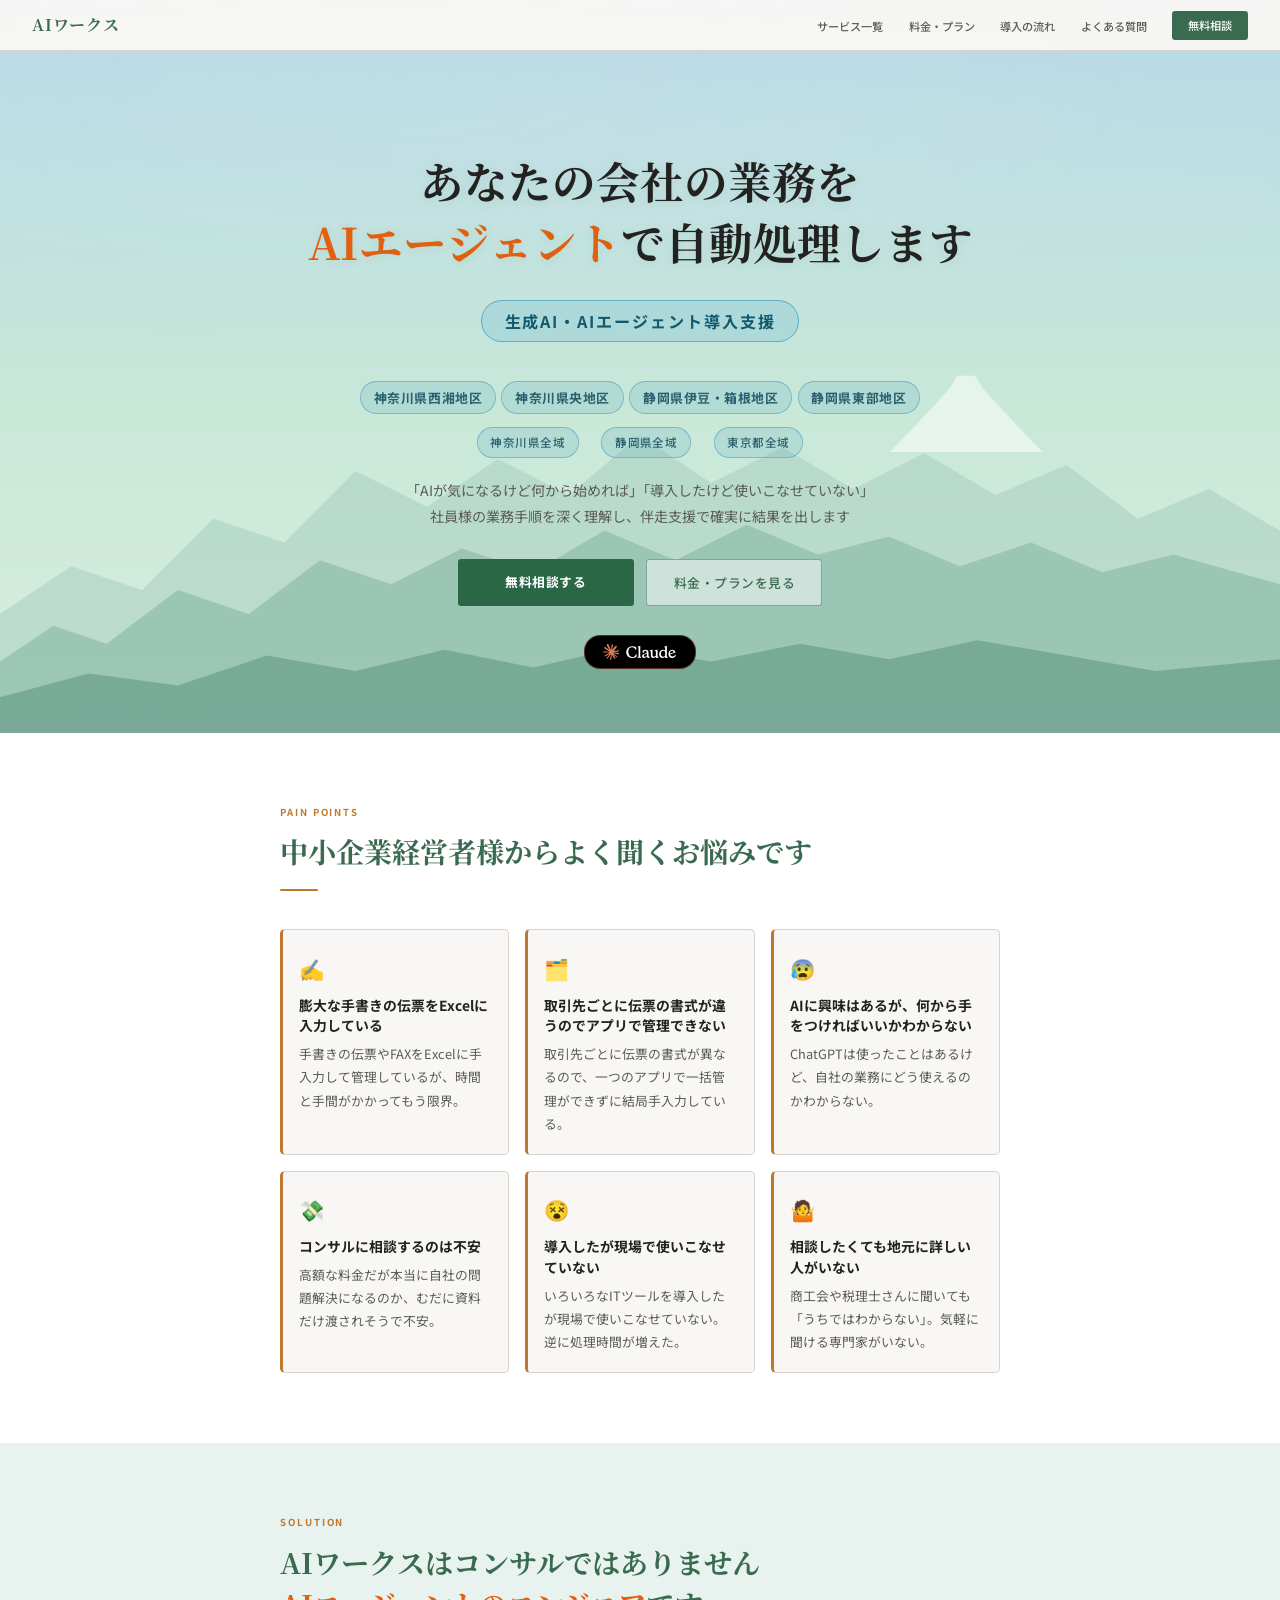
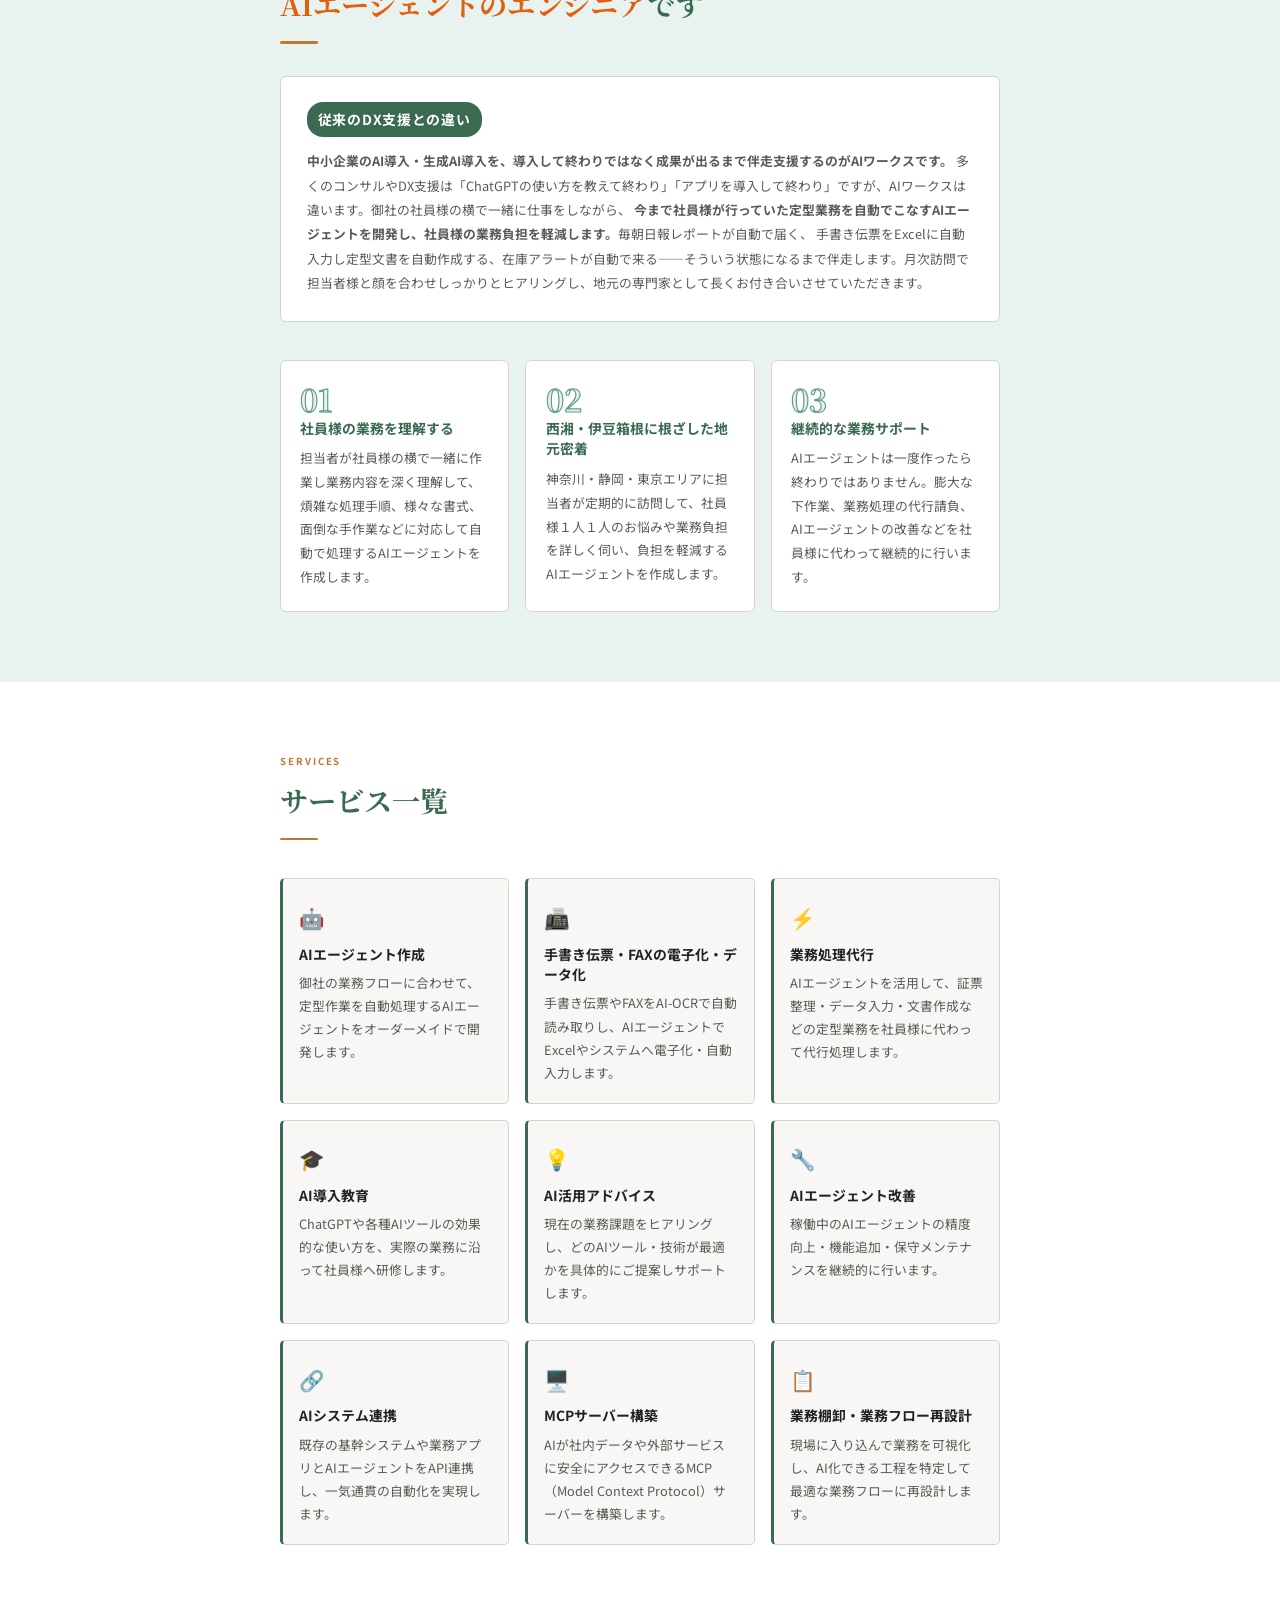
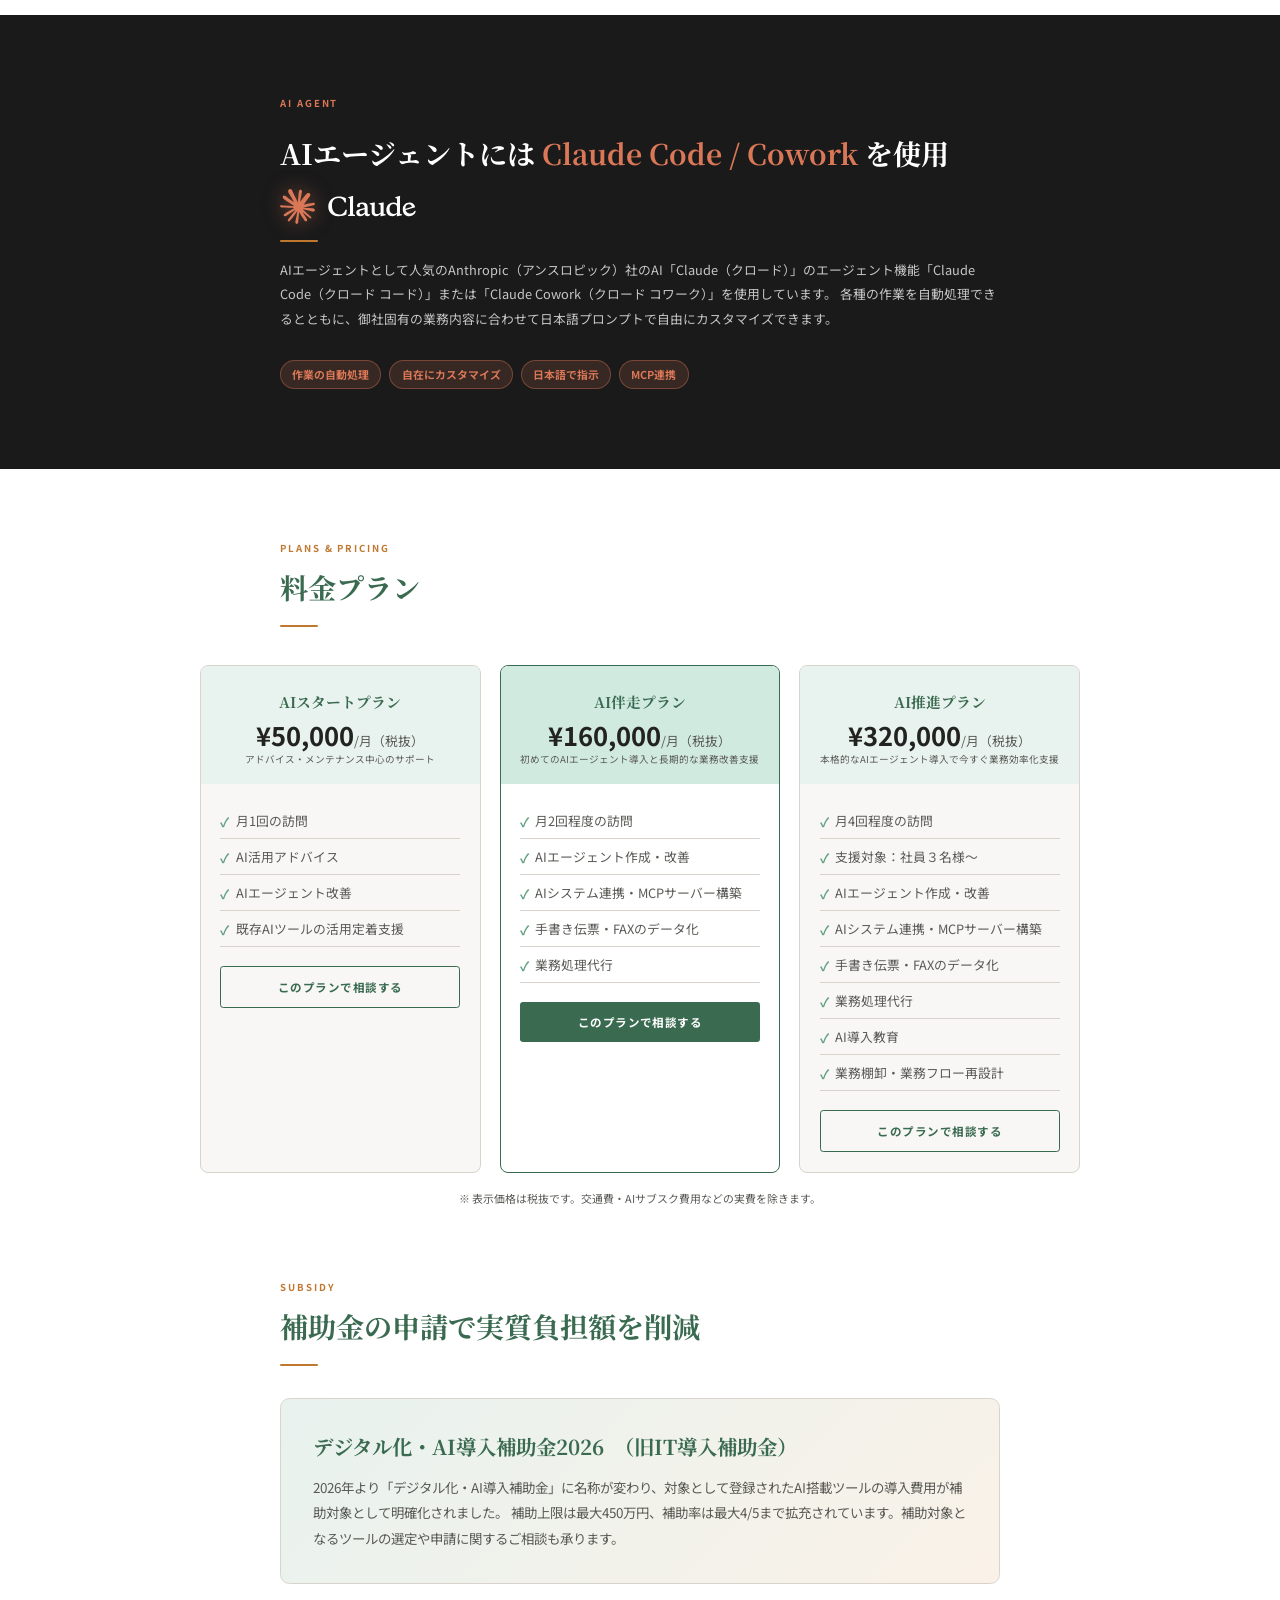
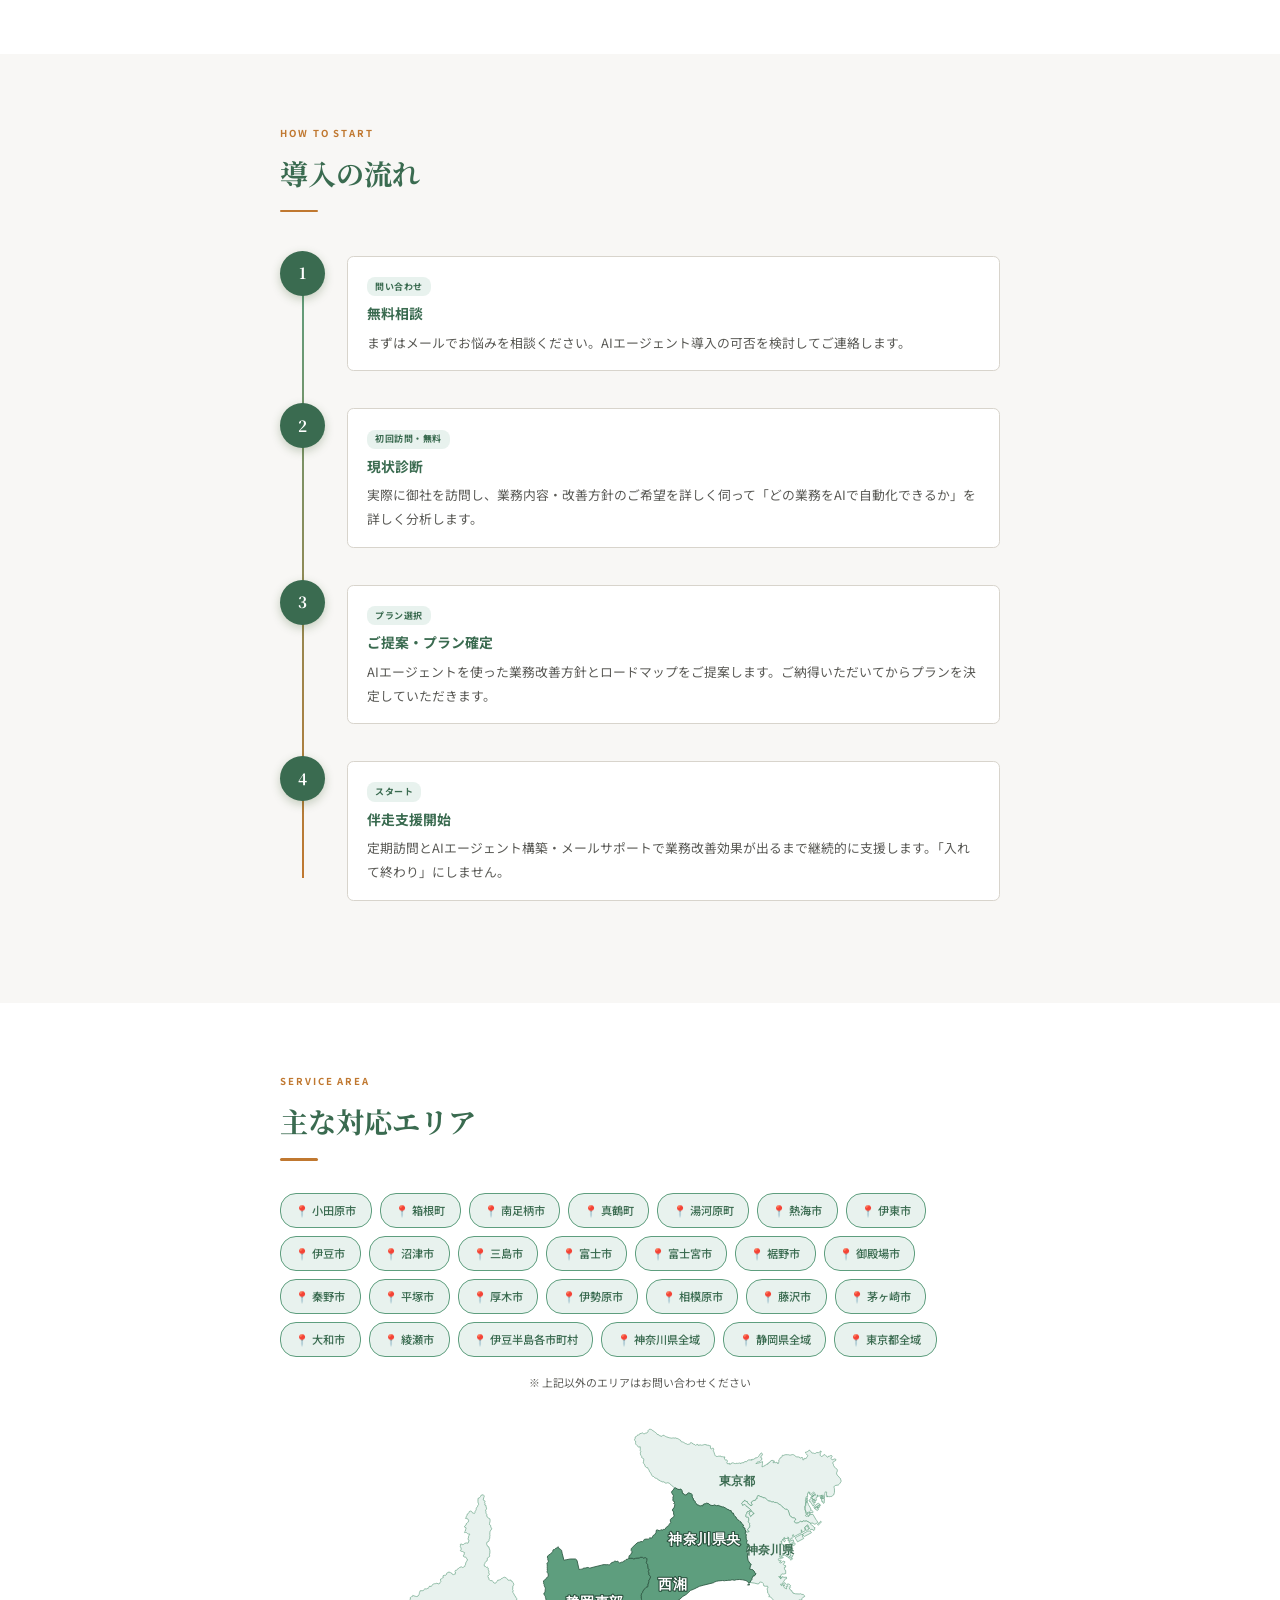
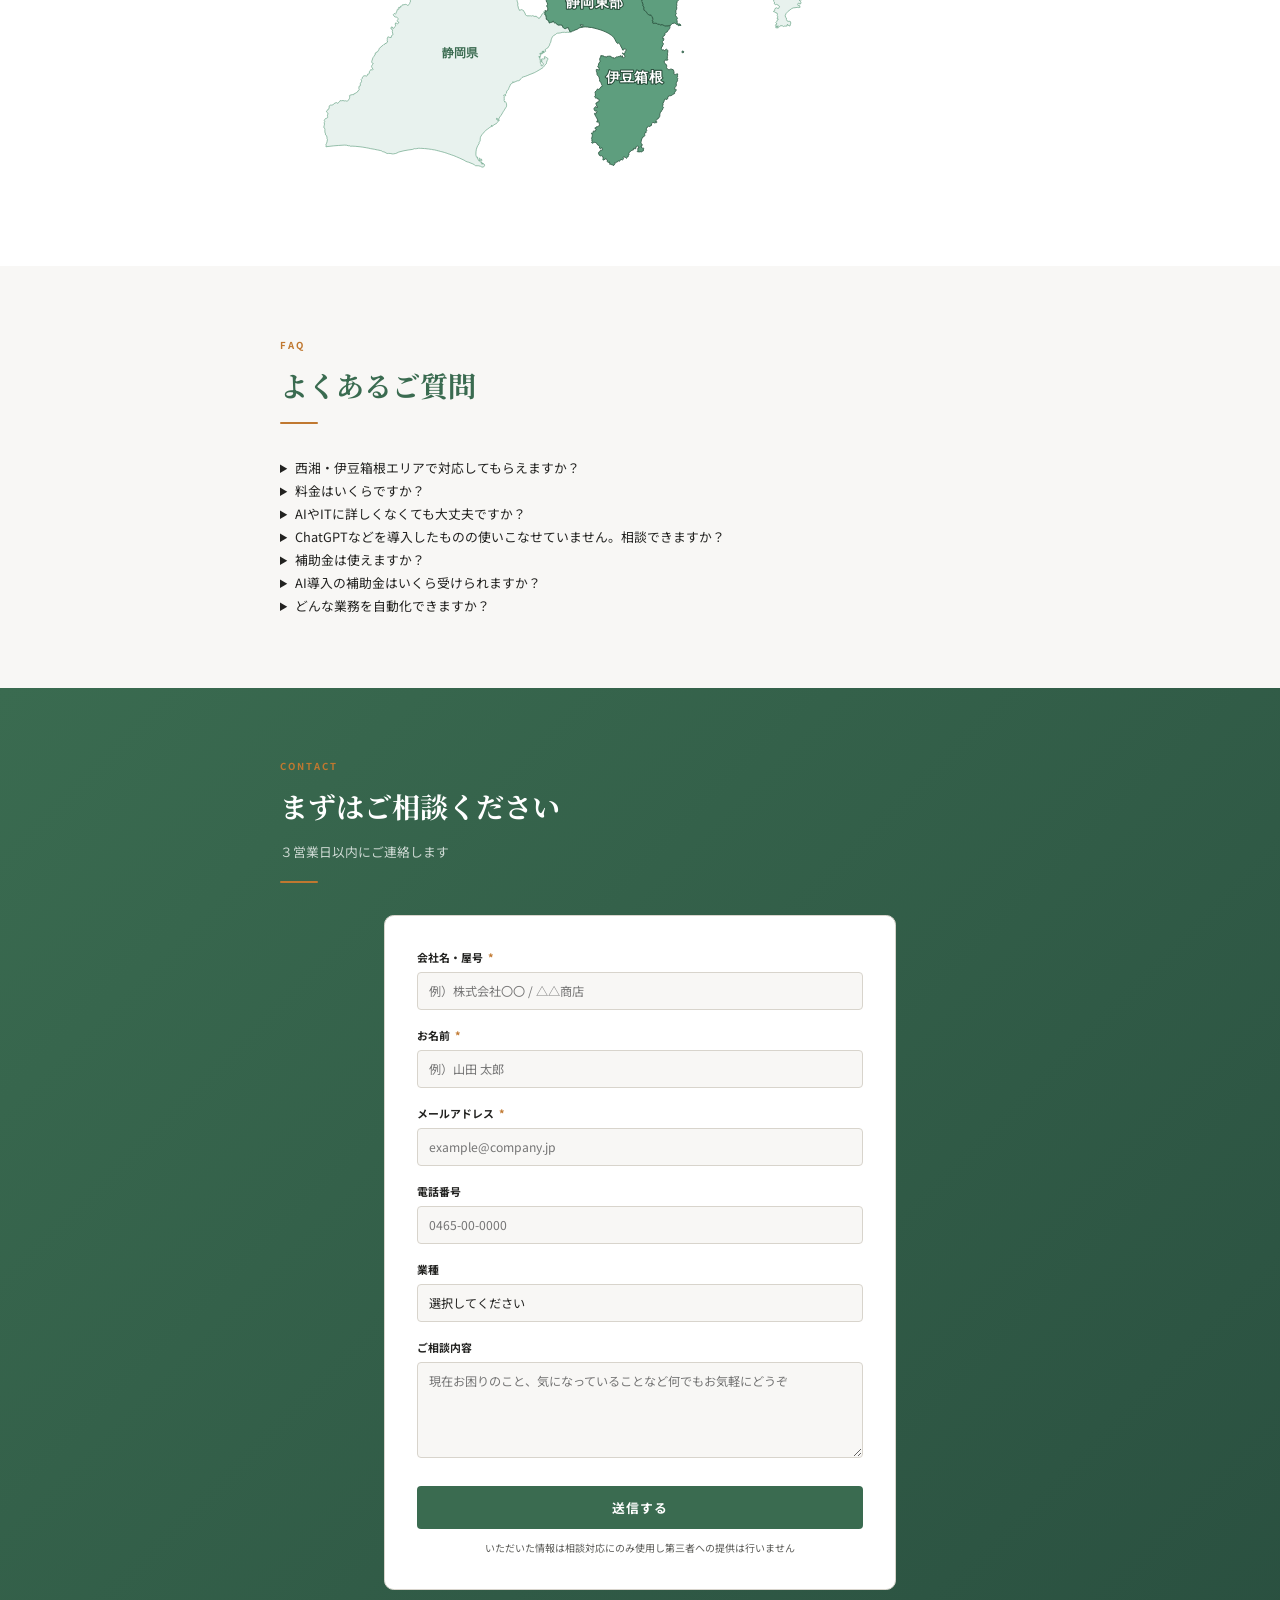
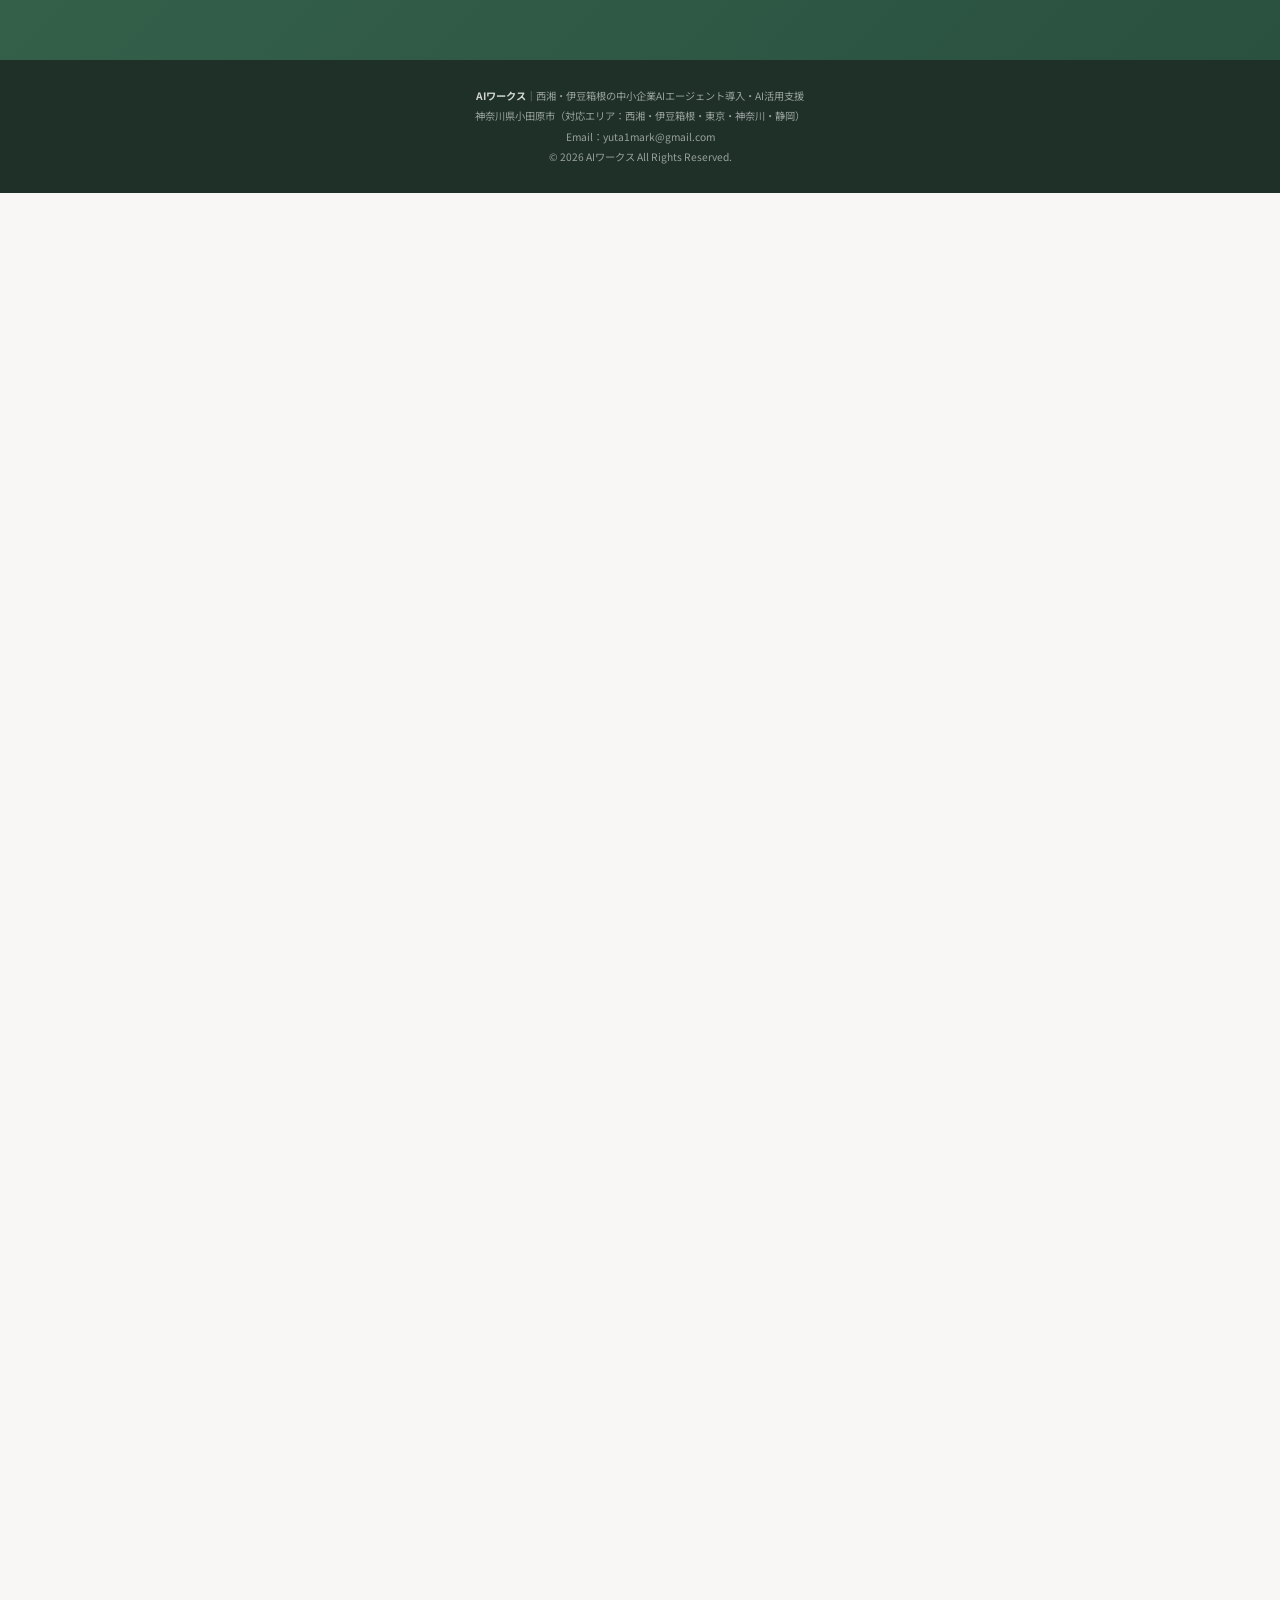
==== index.html @ 1e6c9ca2 "seo: title/OGP/Twitterの表記を「生成AI」に統一 Co-Authored-By: Claude Opus 5 (1M context) <noreply@anthropic.co" ====
<!DOCTYPE html>
<html lang="ja">
<head>
<meta charset="UTF-8">
<meta name="viewport" content="width=device-width, initial-scale=1.0">

<title>生成AI・AIエージェント導入支援｜小田原・神奈川・伊豆箱根の中小企業をサポート｜AIワークス</title>
<meta name="description" content="中小企業向けに生成AI・AIエージェントの導入をサポートします。手書き伝票の電子化、業務自動化、AI導入補助金の申請相談も対応。小田原・伊豆箱根・神奈川県央・静岡東部エリア中心。初回相談・訪問診断は無料。">
<meta name="robots" content="index, follow, max-image-preview:large">
<link rel="canonical" href="https://ai-works1.com/">
<meta name="theme-color" content="#3A6B50">
<meta name="format-detection" content="telephone=no">

<!-- Favicon -->
<link rel="icon" href="favicon.ico" sizes="any">
<link rel="icon" type="image/png" sizes="32x32" href="favicon-32x32.png">
<link rel="apple-touch-icon" href="apple-touch-icon.png">

<!-- OGP / SNSシェア -->
<meta property="og:type" content="website">
<meta property="og:site_name" content="AIワークス">
<meta property="og:title" content="生成AI・AIエージェント導入支援｜小田原・神奈川・伊豆箱根の中小企業をサポート｜AIワークス">
<meta property="og:description" content="中小企業向けに生成AI・AIエージェントの導入をサポートします。手書き伝票の電子化、業務自動化、AI導入補助金の申請相談も対応。小田原・伊豆箱根・神奈川県央・静岡東部エリア中心。初回相談・訪問診断は無料。">
<meta property="og:url" content="https://ai-works1.com/">
<meta property="og:image" content="https://ai-works1.com/ogp.png">
<meta property="og:locale" content="ja_JP">
<meta name="twitter:card" content="summary_large_image">
<meta name="twitter:title" content="生成AI・AIエージェント導入支援｜小田原・神奈川・伊豆箱根の中小企業をサポート｜AIワークス">
<meta name="twitter:description" content="中小企業向けに生成AI・AIエージェントの導入をサポートします。手書き伝票の電子化、業務自動化、AI導入補助金の申請相談も対応。小田原・伊豆箱根・神奈川県央・静岡東部エリア中心。初回相談・訪問診断は無料。">
<meta name="twitter:image" content="https://ai-works1.com/ogp.png">

<script>document.documentElement.classList.add('js');</script>

<!-- 構造化データ） -->
<script type="application/ld+json">
{
  "@context": "https://schema.org",
  "@type": "ProfessionalService",
  "@id": "https://ai-works1.com/#business",
  "name": "AIワークス",
  "description": "小田原・伊豆箱根・神奈川県央・静岡東部エリアの中小企業向けに生成AI・AIエージェントの導入・開発・伴走支援を行うサービス。手書き伝票・FAXの自動データ化、日報レポート自動化、業務処理代行などを地元密着でサポートします。",
  "url": "https://ai-works1.com/",
  "email": "yuta1mark@gmail.com",
  "telephone": "+81-070-8991-7971",
  "priceRange": "¥50,000〜¥320,000",
  "image": "https://ai-works1.com/ogp.png",
  "logo": "https://ai-works1.com/logo.png",
  "address": {
    "@type": "PostalAddress",
    "postalCode": "250-0055",
    "addressRegion": "神奈川県",
    "addressLocality": "小田原市",
    "streetAddress": "久野978-5",
    "addressCountry": "JP"
  },
  "geo": {
    "@type": "GeoCoordinates",
    "latitude": 35.2646,
    "longitude": 139.1522
  },
  "areaServed": [
    { "@type": "City", "name": "小田原市" },
    { "@type": "City", "name": "箱根町" },
    { "@type": "City", "name": "南足柄市" },
    { "@type": "City", "name": "真鶴町" },
    { "@type": "City", "name": "湯河原町" },
    { "@type": "City", "name": "熱海市" },
    { "@type": "City", "name": "伊東市" },
    { "@type": "City", "name": "伊豆市" },
    { "@type": "City", "name": "沼津市" },
    { "@type": "City", "name": "三島市" },
    { "@type": "City", "name": "秦野市" },
    { "@type": "City", "name": "平塚市" },
    { "@type": "City", "name": "厚木市" },
    { "@type": "City", "name": "伊勢原市" },
    { "@type": "City", "name": "相模原市" },
    { "@type": "City", "name": "藤沢市" },
    { "@type": "City", "name": "茅ヶ崎市" },
    { "@type": "City", "name": "大和市" },
    { "@type": "City", "name": "御殿場市" },
    { "@type": "City", "name": "裾野市" },
    { "@type": "City", "name": "富士市" },
    { "@type": "City", "name": "富士宮市" },
    { "@type": "AdministrativeArea", "name": "神奈川県" },
    { "@type": "AdministrativeArea", "name": "静岡県" },
    { "@type": "AdministrativeArea", "name": "東京都" },
    { "@type": "AdministrativeArea", "name": "伊豆半島各市町村" }

  ],
  "knowsAbout": ["AIエージェント導入", "生成AI導入", "生成AI活用", "AI導入支援", "業務自動処理", "手書き伝票処理", "DX支援", "MCPサーバー構築", "FAX処理", "業務処理代行", "AI導入教育", "業務フロー再設計"],
  "hasOfferCatalog": {
    "@type": "OfferCatalog",
    "name": "料金プラン",
    "itemListElement": [
      {
        "@type": "Offer",
        "name": "AIスタートプラン",
        "priceCurrency": "JPY",
        "price": "50000",
        "description": "月1回の訪問。AI活用アドバイス・AIエージェント改善・既存AIツールの活用定着支援。",
        "priceSpecification": { "@type": "UnitPriceSpecification", "price": "50000", "priceCurrency": "JPY", "unitText": "月額" }
      },
      {
        "@type": "Offer",
        "name": "AI伴走プラン",
        "priceCurrency": "JPY",
        "price": "160000",
        "description": "月2回程度の訪問。AIエージェント作成・改善、システム連携・MCPサーバー構築、手書き伝票・FAXのデータ化、業務処理代行。",
        "priceSpecification": { "@type": "UnitPriceSpecification", "price": "160000", "priceCurrency": "JPY", "unitText": "月額" }
      },
      {
        "@type": "Offer",
        "name": "AI推進プラン",
        "priceCurrency": "JPY",
        "price": "320000",
        "description": "月4回程度の訪問。AIエージェント作成・改善、システム連携・MCPサーバー構築、データ化、業務処理代行、AI導入教育、業務棚卸・業務フロー再設計。",
        "priceSpecification": { "@type": "UnitPriceSpecification", "price": "320000", "priceCurrency": "JPY", "unitText": "月額" }
      }
    ]
  }
}
</script>

<!-- 構造化データ：FAQ -->
<script type="application/ld+json">
{
  "@context": "https://schema.org",
  "@type": "FAQPage",
  "mainEntity": [
    {
      "@type": "Question",
      "name": "西湘・伊豆箱根エリアで対応してもらえますか？",
      "acceptedAnswer": { "@type": "Answer", "text": "はい。小田原市・箱根町・南足柄市・真鶴町・湯河原町・熱海市・伊東市・伊豆市・沼津市・三島市などの西湘〜伊豆箱根地区を中心に、厚木市・伊勢原市・相模原市・藤沢市・茅ヶ崎市・大和市・綾瀬市などの神奈川県央・湘南エリアも含め、神奈川県・静岡県・東京都全域まで訪問で対応しています。" }
    },
    {
      "@type": "Question",
      "name": "料金はいくらですか？",
      "acceptedAnswer": { "@type": "Answer", "text": "月額5万円のAIスタートプラン、月額16万円のAI伴走プラン、月額32万円のAI推進プランの3プランです。初回のメール相談と初回訪問による現状診断は無料です。交通費・AIサブスク費用などの実費は別途となります。" }
    },
    {
      "@type": "Question",
      "name": "AIやITに詳しくなくても大丈夫ですか？",
      "acceptedAnswer": { "@type": "Answer", "text": "問題ありません。担当者が社員様の横で一緒に作業しながら業務を理解し、負担を軽減するAIエージェントを作成します。専門用語ではなく、実際の業務に沿って進めます。" }
    },
    {
      "@type": "Question",
      "name": "ChatGPTなどを導入したものの使いこなせていません。相談できますか？",
      "acceptedAnswer": { "@type": "Answer", "text": "はい。既存のAIツールが定着せず処理時間が増えてしまったケースこそ得意分野です。実際の業務に合わせた使い方の定着支援や、必要に応じた自動化の作り込みを行います。" }
    },
    {
      "@type": "Question",
      "name": "補助金は使えますか？",
      "acceptedAnswer": { "@type": "Answer", "text": "国の「デジタル化・AI導入補助金2026」では、対象として登録されたAI搭載ツールの導入費用が補助対象になります。補助対象となるツールの選定や申請のご相談も承ります。補助対象・補助率は申請枠や導入ツールにより異なります。" }
    },
    {
      "@type": "Question",
      "name": "AI導入の補助金はいくら受けられますか？",
      "acceptedAnswer": { "@type": "Answer", "text": "「デジタル化・AI導入補助金2026」では、補助上限は最大450万円、補助率は最大4/5まで拡充されています。実際に受けられる金額は事業規模・申請枠・導入するツールにより異なるため、御社の状況に合わせた補助対象ツールの選定から申請サポートまで承ります。" }
    },
    {
      "@type": "Question",
      "name": "どんな業務を自動化できますか？",
      "acceptedAnswer": { "@type": "Answer", "text": "手書き伝票やFAXのデータ化、Excelへの自動入力、定型文書の自動作成、毎朝の日報レポート自動配信、在庫アラート、問い合わせ・電話対応の自動化など、定型業務を中心に幅広く対応します。" }
    }
  ]
}
</script>

<link rel="preconnect" href="https://fonts.googleapis.com">
<link rel="preconnect" href="https://fonts.gstatic.com" crossorigin>
<link href="https://fonts.googleapis.com/css2?family=Noto+Sans+JP:wght@400;500;700&family=Noto+Serif+JP:wght@700&display=swap" rel="stylesheet">
<link rel="stylesheet" href="aiworks_lp.css?v=20260725f">
</head>
<body>

<!-- HEADER -->
<header>
  <a href="#" class="logo">AI<span>ワークス</span></a>
  <nav>
    <a href="#services">サービス一覧</a>
    <a href="#plans">料金・プラン</a>
    <a href="#steps">導入の流れ</a>
    <a href="#faq">よくある質問</a>
    <a href="#contact" class="nav-cta">無料相談</a>
  </nav>
</header>

<main>

<!-- HERO -->
<section class="hero">
  <div class="hero-stars"></div>

  <img class="hero-mountain" src="hero-mountain.svg" alt="">

  <div class="hero-content">
    <h1>
      あなたの会社の業務を<br>
      <em>AIエージェント</em>で自動処理します
    </h1>
    <div class="hero-eyebrow">
      <div class="hero-eyebrow-title">生成AI・AIエージェント導入支援</div>
      <div class="hero-eyebrow-areas">
        <div class="hero-eyebrow-areas-row">
          <span class="strong">神奈川県西湘地区</span>
          <span class="strong">神奈川県央地区</span>
          <span class="strong">静岡県伊豆・箱根地区</span>
          <span class="strong">静岡県東部地区</span>
        </div>
        <div class="hero-eyebrow-areas-row hero-eyebrow-areas-row--sub">
          <span>神奈川県全域</span>
          <span>静岡県全域</span>
          <span>東京都全域</span>
        </div>
      </div>
    </div>
    <p class="hero-sub">
      「AIが気になるけど何から始めれば」「導入したけど使いこなせていない」<br>
      社員様の業務手順を深く理解し、伴走支援で確実に結果を出します
    </p>
    <div class="hero-btns">
      <a href="#contact" class="btn-primary">無料相談する</a>
      <a href="#plans" class="btn-ghost">料金・プランを見る</a>
    </div>
    <div class="hero-claude-badge">
      <img class="hero-claude-icon" src="claude-icon.svg" alt="" aria-hidden="true">
      <img class="hero-claude-text" src="claude-text.svg" alt="Claude" aria-hidden="true">
    </div>
  </div>
</section>

<!-- PAIN -->
<section class="pain">
  <div class="container">
    <div class="fade-in">
      <div class="section-label">PAIN POINTS</div>
      <h2 class="section-title">中小企業経営者様からよく聞くお悩みです</h2>
      <div class="divider"></div>
    </div>
    <div class="pain-grid">
      <div class="pain-card fade-in">
        <span class="icon">✍️</span>
        <h3>膨大な手書きの伝票をExcelに入力している</h3>
        <p>手書きの伝票やFAXをExcelに手入力して管理しているが、時間と手間がかかってもう限界。</p>
      </div>
      <div class="pain-card fade-in">
        <span class="icon">🗂️</span>
        <h3>取引先ごとに伝票の書式が違うのでアプリで管理できない</h3>
        <p>取引先ごとに伝票の書式が異なるので、一つのアプリで一括管理ができずに結局手入力している。</p>
      </div>
      <div class="pain-card fade-in">
        <span class="icon">😰</span>
        <h3>AIに興味はあるが、何から手をつければいいかわからない</h3>
        <p>ChatGPTは使ったことはあるけど、自社の業務にどう使えるのかわからない。</p>
      </div>
      <div class="pain-card fade-in">
        <span class="icon">💸</span>
        <h3>コンサルに相談するのは不安</h3>
        <p>高額な料金だが本当に自社の問題解決になるのか、むだに資料だけ渡されそうで不安。</p>
      </div>
      <div class="pain-card fade-in">
        <span class="icon">😵</span>
        <h3>導入したが現場で使いこなせていない</h3>
        <p>いろいろなITツールを導入したが現場で使いこなせていない。逆に処理時間が増えた。</p>
      </div>
      <div class="pain-card fade-in">
        <span class="icon">🤷</span>
        <h3>相談したくても地元に詳しい人がいない</h3>
        <p>商工会や税理士さんに聞いても「うちではわからない」。気軽に聞ける専門家がいない。</p>
      </div>
    </div>
  </div>
</section>

<!-- SOLUTION -->
<section class="solution">
  <div class="container">
    <div class="fade-in">
      <div class="section-label">SOLUTION</div>
      <h2 class="section-title">AIワークスはコンサルではありません<br><em>AIエージェントのエンジニア</em>です</h2>
      <div class="divider"></div>
    </div>
    <div class="solution-intro fade-in">
      <div class="badge"> 従来のDX支援との違い </div>
      <p>
        <strong>中小企業のAI導入・生成AI導入を、導入して終わりではなく成果が出るまで伴走支援するのがAIワークスです。</strong>
        多くのコンサルやDX支援は「ChatGPTの使い方を教えて終わり」「アプリを導入して終わり」ですが、AIワークスは違います。御社の社員様の横で一緒に仕事をしながら、
        <strong>今まで社員様が行っていた定型業務を自動でこなすAIエージェントを開発し、社員様の業務負担を軽減します。</strong>毎朝日報レポートが自動で届く、
        手書き伝票をExcelに自動入力し定型文書を自動作成する、在庫アラートが自動で来る——そういう状態になるまで伴走します。月次訪問で担当者様と顔を合わせしっかりとヒアリングし、地元の専門家として長くお付き合いさせていただきます。
      </p>
    </div>

    <div class="why-grid" id="why">
      <div class="why-card fade-in">
        <div class="why-num">01</div>
        <h3>社員様の業務を理解する</h3>
        <p>担当者が社員様の横で一緒に作業し業務内容を深く理解して、煩雑な処理手順、様々な書式、面倒な手作業などに対応して自動で処理するAIエージェントを作成します。</p>
      </div>
      <div class="why-card fade-in">
        <div class="why-num">02</div>
        <h3>西湘・伊豆箱根に根ざした地元密着</h3>
        <p>神奈川・静岡・東京エリアに担当者が定期的に訪問して、社員様１人１人のお悩みや業務負担を詳しく伺い、負担を軽減するAIエージェントを作成します。</p>
      </div>
      <div class="why-card fade-in">
        <div class="why-num">03</div>
        <h3>継続的な業務サポート</h3>
        <p>AIエージェントは一度作ったら終わりではありません。膨大な下作業、業務処理の代行請負、AIエージェントの改善などを社員様に代わって継続的に行います。</p>
      </div>
    </div>
  </div>
</section>

<!-- SERVICES -->
<section class="services" id="services">
  <div class="container">
    <div class="fade-in">
      <div class="section-label">SERVICES</div>
      <h2 class="section-title">サービス一覧</h2>
      <div class="divider"></div>
    </div>
    <div class="services-grid">
      <div class="service-card fade-in">
        <span class="service-icon">🤖</span>
        <h3>AIエージェント作成</h3>
        <p>御社の業務フローに合わせて、定型作業を自動処理するAIエージェントをオーダーメイドで開発します。</p>
      </div>
      <div class="service-card fade-in">
        <span class="service-icon">📠</span>
        <h3>手書き伝票・FAXの電子化・データ化</h3>
        <p>手書き伝票やFAXをAI-OCRで自動読み取りし、AIエージェントでExcelやシステムへ電子化・自動入力します。</p>
      </div>
      <div class="service-card fade-in">
        <span class="service-icon">⚡</span>
        <h3>業務処理代行</h3>
        <p>AIエージェントを活用して、証票整理・データ入力・文書作成などの定型業務を社員様に代わって代行処理します。</p>
      </div>
      <div class="service-card fade-in">
        <span class="service-icon">🎓</span>
        <h3>AI導入教育</h3>
        <p>ChatGPTや各種AIツールの効果的な使い方を、実際の業務に沿って社員様へ研修します。</p>
      </div>
      <div class="service-card fade-in">
        <span class="service-icon">💡</span>
        <h3>AI活用アドバイス</h3>
        <p>現在の業務課題をヒアリングし、どのAIツール・技術が最適かを具体的にご提案しサポートします。</p>
      </div>
      <div class="service-card fade-in">
        <span class="service-icon">🔧</span>
        <h3>AIエージェント改善</h3>
        <p>稼働中のAIエージェントの精度向上・機能追加・保守メンテナンスを継続的に行います。</p>
      </div>
      <div class="service-card fade-in">
        <span class="service-icon">🔗</span>
        <h3>AIシステム連携</h3>
        <p>既存の基幹システムや業務アプリとAIエージェントをAPI連携し、一気通貫の自動化を実現します。</p>
      </div>
      <div class="service-card fade-in">
        <span class="service-icon">🖥️</span>
        <h3>MCPサーバー構築</h3>
        <p>AIが社内データや外部サービスに安全にアクセスできるMCP（Model Context Protocol）サーバーを構築します。</p>
      </div>
      <div class="service-card fade-in">
        <span class="service-icon">📋</span>
        <h3>業務棚卸・業務フロー再設計</h3>
        <p>現場に入り込んで業務を可視化し、AI化できる工程を特定して最適な業務フローに再設計します。</p>
      </div>

    </div>
  </div>
</section>

<!-- CLAUDE -->
<section class="claude-section">
  <div class="container">
    <div class="claude-inner fade-in">
      <div class="section-label">AI Agent</div>
      <div class="claude-logo-col">
        <h2 class="section-title">AIエージェントには<em> Claude Code / Cowork</em> を使用</h2>
        <div class="claude-combine">
          <img class="claude-icon-svg" src="claude-icon.svg" alt="Claude">
          <img class="claude-text-svg" src="claude-text.svg" alt="Claude Code" aria-hidden="true">
        </div>
      </div>
      <div class="divider"></div>
      <p class="claude-desc">AIエージェントとして人気のAnthropic（アンスロピック）社のAI「Claude（クロード）」のエージェント機能「Claude Code（クロード コード）」または「Claude Cowork（クロード コワーク）」を使用しています。
        各種の作業を自動処理できるとともに、御社固有の業務内容に合わせて日本語プロンプトで自由にカスタマイズできます。</p>
      <div class="claude-badges">
        <span class="claude-badge">作業の自動処理</span>
        <span class="claude-badge">自在にカスタマイズ</span>
        <span class="claude-badge">日本語で指示</span>
        <span class="claude-badge">MCP連携</span>
      </div>
    </div>
  </div>
</section>

<!-- PLANS -->
<section class="plans" id="plans">
  <div class="container-wide">
    <div class="fade-in" style="max-width:900px;margin:0 auto 0;">
      <div class="section-label">PLANS &amp; PRICING</div>
      <h2 class="section-title">料金プラン</h2>
      <div class="divider"></div>
    </div>

    <div class="plans-grid">
      <!-- スタートプラン -->
      <div class="plan-card fade-in">
        <div class="plan-header">
          <div class="plan-name">AIスタートプラン</div>
          <div class="plan-price">¥50,000<span>/月（税抜）</span></div>
          <div class="plan-note">アドバイス・メンテナンス中心のサポート</div>
        </div>
        <div class="plan-body">
          <ul>
            <li>月1回の訪問</li>
            <li>AI活用アドバイス</li>
            <li>AIエージェント改善</li>
            <li>既存AIツールの活用定着支援</li>
          </ul>
          <a href="#contact" class="btn-plan btn-plan-ghost">このプランで相談する</a>
        </div>
      </div>

      <!-- 伴走プラン（主力・featured） -->
      <div class="plan-card featured fade-in">
        <div class="plan-header">
          <div class="plan-name">AI伴走プラン</div>
          <div class="plan-price">¥160,000<span>/月（税抜）</span></div>
          <div class="plan-note">初めてのAIエージェント導入と長期的な業務改善支援</div>
        </div>
        <div class="plan-body">
          <ul>
            <li>月2回程度の訪問</li>
            <li>AIエージェント作成・改善</li>
            <li>AIシステム連携・MCPサーバー構築</li>
            <li>手書き伝票・FAXのデータ化</li>
            <li>業務処理代行</li>
          </ul>
          <a href="#contact" class="btn-plan btn-plan-solid">このプランで相談する</a>
        </div>
      </div>

      <!-- 推進プラン -->
      <div class="plan-card fade-in">
        <div class="plan-header">
          <div class="plan-name">AI推進プラン</div>
          <div class="plan-price">¥320,000<span>/月（税抜）</span></div>
          <div class="plan-note">本格的なAIエージェント導入で今すぐ業務効率化支援</div>
        </div>
        <div class="plan-body">
          <ul>
            <li>月4回程度の訪問</li>
            <li>支援対象：社員３名様～</li>
            <li>AIエージェント作成・改善</li>
            <li>AIシステム連携・MCPサーバー構築</li>
            <li>手書き伝票・FAXのデータ化</li>
            <li>業務処理代行</li>
            <li>AI導入教育</li>
            <li>業務棚卸・業務フロー再設計</li>
          </ul>
          <a href="#contact" class="btn-plan btn-plan-ghost">このプランで相談する</a>
        </div>
      </div>

    </div>

    <p class="area-note fade-in">
      ※ 表示価格は税抜です。交通費・AIサブスク費用などの実費を除きます。
    </p>

  </div>
</section>

<!-- SUBSIDY -->
<section class="subsidy">
  <div class="container">
    <div class="fade-in">
      <div class="section-label">SUBSIDY</div>
      <h2 class="section-title">補助金の申請で実質負担額を削減</h2>
      <div class="divider"></div>
    </div>
    <div class="subsidy-box fade-in">
      <div>
        <h3>デジタル化・AI導入補助金2026　（旧IT導入補助金）</h3>
        <p>
          2026年より「デジタル化・AI導入補助金」に名称が変わり、対象として登録されたAI搭載ツールの導入費用が補助対象として明確化されました。
          補助上限は最大450万円、補助率は最大4/5まで拡充されています。補助対象となるツールの選定や申請に関するご相談も承ります。
        </p>
      </div>
    </div>
  </div>
</section>

<!-- STEPS -->
<section class="steps" id="steps">
  <div class="container">
    <div class="fade-in">
      <div class="section-label">HOW TO START</div>
      <h2 class="section-title">導入の流れ</h2>
      <div class="divider"></div>
    </div>
    <div class="steps-list">
      <div class="step-item fade-in">
        <div class="step-circle">1</div>
        <div class="step-body">
          <div class="step-tag">問い合わせ</div>
          <h3>無料相談</h3>
          <p>まずはメールでお悩みを相談ください。AIエージェント導入の可否を検討してご連絡します。</p>
        </div>
      </div>
      <div class="step-item fade-in">
        <div class="step-circle">2</div>
        <div class="step-body">
          <div class="step-tag">初回訪問・無料</div>
          <h3>現状診断</h3>
          <p>実際に御社を訪問し、業務内容・改善方針のご希望を詳しく伺って「どの業務をAIで自動化できるか」を詳しく分析します。</p>
        </div>
      </div>
      <div class="step-item fade-in">
        <div class="step-circle">3</div>
        <div class="step-body">
          <div class="step-tag">プラン選択</div>
          <h3>ご提案・プラン確定</h3>
          <p>AIエージェントを使った業務改善方針とロードマップをご提案します。ご納得いただいてからプランを決定していただきます。</p>
        </div>
      </div>
      <div class="step-item fade-in">
        <div class="step-circle">4</div>
        <div class="step-body">
          <div class="step-tag">スタート</div>
          <h3>伴走支援開始</h3>
          <p>定期訪問とAIエージェント構築・メールサポートで業務改善効果が出るまで継続的に支援します。「入れて終わり」にしません。</p>
        </div>
      </div>
    </div>
  </div>
</section>

<!-- AREA -->
<section class="area">
  <div class="container">
    <div class="fade-in">
      <div class="section-label">SERVICE AREA</div>
      <h2 class="section-title">主な対応エリア</h2>
      <div class="divider"></div>
    </div>
    <div class="area-tags fade-in">
      <span class="area-tag">📍 小田原市</span>
      <span class="area-tag">📍 箱根町</span>
      <span class="area-tag">📍 南足柄市</span>
      <span class="area-tag">📍 真鶴町</span>
      <span class="area-tag">📍 湯河原町</span>
      <span class="area-tag">📍 熱海市</span>
      <span class="area-tag">📍 伊東市</span>
      <span class="area-tag">📍 伊豆市</span>
      <span class="area-tag">📍 沼津市</span>
      <span class="area-tag">📍 三島市</span>
      <span class="area-tag">📍 富士市</span>
      <span class="area-tag">📍 富士宮市</span>
      <span class="area-tag">📍 裾野市</span>
      <span class="area-tag">📍 御殿場市</span>
      <span class="area-tag">📍 秦野市</span>
      <span class="area-tag">📍 平塚市</span>
      <span class="area-tag">📍 厚木市</span>
      <span class="area-tag">📍 伊勢原市</span>
      <span class="area-tag">📍 相模原市</span>
      <span class="area-tag">📍 藤沢市</span>
      <span class="area-tag">📍 茅ヶ崎市</span>
      <span class="area-tag">📍 大和市</span>
      <span class="area-tag">📍 綾瀬市</span>
      <span class="area-tag">📍 伊豆半島各市町村</span>
      <span class="area-tag">📍 神奈川県全域</span>
      <span class="area-tag">📍 静岡県全域</span>
      <span class="area-tag">📍 東京都全域</span>
    </div>
    <p class="area-note fade-in">
      ※ 上記以外のエリアはお問い合わせください
    </p>
    <figure class="area-map fade-in">
      <img src="map.svg?v=20260725d" width="1180" height="811" loading="lazy" decoding="async"
           alt="対応エリアマップ：伊豆箱根・静岡東部・西湘・神奈川県央を中心に、静岡県・神奈川県・東京都全域に対応">
    </figure>
  </div>
</section>

<!-- FAQ -->
<section class="faq" id="faq">
  <div class="container">
    <div class="fade-in">
      <div class="section-label">FAQ</div>
      <h2 class="section-title">よくあるご質問</h2>
      <div class="divider"></div>
    </div>
    <div class="faq-list fade-in">
      <details class="faq-item">
        <summary>西湘・伊豆箱根エリアで対応してもらえますか？</summary>
        <div class="faq-a">はい。小田原市・箱根町・南足柄市・真鶴町・湯河原町・熱海市・伊東市・伊豆市・沼津市・三島市などの西湘〜伊豆箱根地区を中心に、厚木市・伊勢原市・相模原市・藤沢市・茅ヶ崎市・大和市・綾瀬市などの神奈川県央・湘南エリア、静岡東部も含め神奈川県・静岡県・東京都全域まで訪問で対応しています。</div>
      </details>
      <details class="faq-item">
        <summary>料金はいくらですか？</summary>
        <div class="faq-a">月額5万円のAIスタートプラン、月額16万円のAI伴走プラン、月額32万円のAI推進プランの3プランです（いずれも税抜）。初回のメール相談と初回訪問による現状診断は無料です。交通費・AIサブスク費用などの実費は別途となります。</div>
      </details>
      <details class="faq-item">
        <summary>AIやITに詳しくなくても大丈夫ですか？</summary>
        <div class="faq-a">問題ありません。担当者が社員様の横で一緒に作業しながら業務を理解し、負担を軽減するAIエージェントを作成します。専門用語ではなく、実際の業務に沿って進めます。</div>
      </details>
      <details class="faq-item">
        <summary>ChatGPTなどを導入したものの使いこなせていません。相談できますか？</summary>
        <div class="faq-a">はい。既存のAIツールが定着せず、かえって処理時間が増えてしまったケースこそ得意分野です。実際の業務に合わせた使い方の定着支援や、必要に応じた自動化の作り込みを行います。</div>
      </details>
      <details class="faq-item">
        <summary>補助金は使えますか？</summary>
        <div class="faq-a">国の「デジタル化・AI導入補助金2026」では、対象として登録されたAI搭載ツールの導入費用が補助対象になります。補助対象となるツールの選定や申請のご相談も承ります。補助対象・補助率は申請枠や導入ツールにより異なります。</div>
      </details>
      <details class="faq-item">
        <summary>AI導入の補助金はいくら受けられますか？</summary>
        <div class="faq-a">「デジタル化・AI導入補助金2026」では、補助上限は最大450万円、補助率は最大4/5まで拡充されています。実際に受けられる金額は事業規模・申請枠・導入するツールにより異なるため、御社の状況に合わせた補助対象ツールの選定から申請サポートまで承ります。</div>
      </details>
      <details class="faq-item">
        <summary>どんな業務を自動化できますか？</summary>
        <div class="faq-a">手書き伝票やFAXのデータ化、Excelへの自動入力、定型文書の自動作成、毎朝の日報レポート送信、在庫アラート、問い合わせ対応の自動化など、定型業務を中心に幅広く対応します。</div>
      </details>
    </div>
  </div>
</section>

<!-- CONTACT -->
<section class="contact" id="contact">
  <div class="container">
    <div class="fade-in">
      <div class="section-label">CONTACT</div>
      <h2 class="section-title">まずはご相談ください</h2>
      <p class="section-lead">３営業日以内にご連絡します</p>
      <div class="divider"></div>
    </div>

    <form class="contact-form fade-in" action="https://formsubmit.co/yuta1mark@gmail.com" method="POST" onsubmit="handleSubmit(event)">
      <div class="form-row">
        <label for="f-company">会社名・屋号 <span class="req">*</span></label>
        <input id="f-company" name="会社名・屋号" type="text" placeholder="例）株式会社〇〇 / △△商店" required>
      </div>
      <div class="form-row">
        <label for="f-name">お名前 <span class="req">*</span></label>
        <input id="f-name" name="お名前" type="text" placeholder="例）山田 太郎" required>
      </div>
      <div class="form-row">
        <label for="f-email">メールアドレス <span class="req">*</span></label>
        <input id="f-email" name="メールアドレス" type="email" placeholder="example@company.jp" required>
      </div>
      <div class="form-row">
        <label for="f-tel">電話番号</label>
        <input id="f-tel" name="電話番号" type="tel" placeholder="0465-00-0000">
      </div>
      <div class="form-row">
        <label for="f-industry">業種</label>
        <select id="f-industry" name="業種">
          <option value="">選択してください</option>
          <option>飲食・食品</option>
          <option>建設・工事</option>
          <option>小売・販売</option>
          <option>宿泊・観光</option>
          <option>製造業</option>
          <option>農業・水産</option>
          <option>運輸・物流</option>
          <option>医療・介護</option>
          <option>士業・専門職</option>
          <option>その他</option>
        </select>
      </div>
      <div class="form-row">
        <label for="f-message">ご相談内容</label>
        <textarea id="f-message" name="ご相談内容" placeholder="現在お困りのこと、気になっていることなど何でもお気軽にどうぞ"></textarea>
      </div>
      <input type="hidden" name="_subject" value="AIワークス お問い合わせ">
      <input type="hidden" name="_template" value="table">
      <input type="hidden" name="_captcha" value="false">
      <button type="submit" class="form-submit">送信する</button>
      <p class="form-note">いただいた情報は相談対応にのみ使用し第三者への提供は行いません</p>
    </form>
  </div>
</section>

</main>

<!-- FOOTER -->
<footer>
  <strong>AIワークス</strong>｜西湘・伊豆箱根の中小企業AIエージェント導入・AI活用支援<br>
  神奈川県小田原市（対応エリア：西湘・伊豆箱根・東京・神奈川・静岡）<br>
  Email：yuta1mark@gmail.com<br>
  © 2026 AIワークス All Rights Reserved.
</footer>

<script>
  // Fade-in on scroll
  const observer = new IntersectionObserver((entries) => {
    entries.forEach(el => {
      if (el.isIntersecting) {
        el.target.classList.add('visible');
        observer.unobserve(el.target);
      }
    });
  }, { threshold: 0.12 });

  document.querySelectorAll('.fade-in').forEach(el => observer.observe(el));

  // Form submit（Formspree等へAJAX送信。actionを正しいエンドポイントに設定すること）
  function handleSubmit(e) {
    e.preventDefault();
    const form = e.target;
    const btn = form.querySelector('.form-submit');
    btn.disabled = true;
    btn.textContent = '送信中...';
    fetch(form.action, {
      method: 'POST',
      body: new FormData(form),
      headers: { 'Accept': 'application/json' }
    })
    .then(res => {
      if (res.ok) {
        btn.textContent = '送信しました。３営業日以内にご連絡します。';
        btn.style.background = '#4A7C2F';
        form.reset();
      } else {
        throw new Error('send failed');
      }
    })
    .catch(() => {
      btn.disabled = false;
      btn.textContent = '送信に失敗しました。時間をおいて再度お試しください。';
      btn.style.background = '#B03030';
    });
  }
</script>
</body>
</html>
---- aiworks_lp.css ----
*, *::before, *::after { box-sizing: border-box; margin: 0; padding: 0; }

:root {
  --green-deep:   #3A6B50;
  --green-mid:    #5E9E7E;
  --green-light:  #E8F2EE;
  --earth:        #C07830;
  --earth-light:  #FAF2E8;
  --cream:        #F8F7F5;
  --white:        #FFFFFF;
  --text:         #222220;
  --text-sub:     #5A5A56;
  --border:       #D8D4CC;
  --green-gradient: linear-gradient(135deg, #3A6B50 0%, #2A5040 100%);
}

html { scroll-behavior: smooth; zoom: 0.8; }

body {
  font-family: 'Noto Sans JP', sans-serif;
  color: var(--text);
  background: var(--cream);
  font-size: 16px;
  line-height: 1.8;
}

/* ── HEADER ── */
header {
  position: fixed;
  top: 0; left: 0; right: 0;
  z-index: 100;
  background: rgba(248,247,245,0.96);
  backdrop-filter: blur(6px);
  border-bottom: 1px solid var(--border);
  display: flex;
  align-items: center;
  justify-content: space-between;
  padding: 0 40px;
  height: 64px;
}

.logo {
  font-family: 'Noto Serif JP', serif;
  font-size: 1.25rem;
  font-weight: 700;
  color: var(--green-deep);
  letter-spacing: 0.05em;
  text-decoration: none;
}

.logo span {
  color: var(--green-deep);
}

nav a {
  color: var(--text-sub);
  text-decoration: none;
  font-size: 0.875rem;
  margin-left: 28px;
  font-weight: 500;
  transition: color 0.2s;
}
nav a:hover { color: var(--green-deep); }

.nav-cta {
  background: var(--green-deep);
  color: var(--white) !important;
  padding: 8px 20px;
  border-radius: 4px;
  transition: background 0.2s !important;
}
.nav-cta:hover { background: var(--green-mid) !important; }

/* ── HERO ── */
.hero {
  min-height: 100vh;
  display: flex;
  flex-direction: column;
  justify-content: flex-end;
  background: linear-gradient(180deg, #B8D8E8 0%, #C8E8D8 55%, #D8EEE0 100%);
  position: relative;
  overflow: hidden;
  padding-bottom: 0;
}

.hero-stars {
  position: absolute;
  top: 0; left: 0; right: 0;
  height: 55%;
  background: radial-gradient(ellipse at 30% 20%, rgba(255,255,255,0.06) 0%, transparent 60%),
              radial-gradient(ellipse at 70% 40%, rgba(255,255,255,0.04) 0%, transparent 50%);
}

/* Mountain SVG silhouette */
.hero-mountain {
  position: absolute;
  bottom: 0; left: 0; right: 0;
  width: 100%;
  height: 52%;
}

.hero-content {
  position: relative;
  z-index: 2;
  text-align: center;
  color: var(--text);
  padding: 0 24px 80px;
}

.hero-eyebrow {
  display: inline-flex;
  flex-direction: column;
  align-items: center;
  gap: 12px;
  margin-top: 16px;
}

.hero-eyebrow-title {
  font-size: 1.26rem;
  font-weight: 700;
  letter-spacing: 0.12em;
  color: #115A6E;
  background: rgba(130,195,215,0.35);
  border: 2px solid rgba(70,160,190,0.75);
  padding: 7px 28px;
  border-radius: 999px;
  margin-bottom: 12px;
}

.hero-eyebrow-areas {
  display: flex;
  flex-direction: column;
  align-items: center;
  gap: 16px;
  margin: 24px 0;
}

.hero-eyebrow-areas-row {
  display: flex;
  flex-wrap: wrap;
  justify-content: center;
  gap: 7px;
}

.hero-eyebrow-areas span {
  font-size: 1.008rem;
  font-weight: 500;
  letter-spacing: 0.04em;
  color: #3A7A8A;
  background: rgba(180,220,235,0.3);
  border: 1px solid rgba(120,190,210,0.45);
  padding: 5px 16px;
  border-radius: 999px;
}

.hero-eyebrow-areas span.strong {
  background: rgba(100,175,200,0.22);
  color: #2A6070;
  border-color: rgba(80,160,185,0.6);
  font-weight: 700;
}

.hero-eyebrow-areas-row--sub {
  gap: 28px;
}

.hero-eyebrow-areas-row--sub span {
  background: rgba(100,175,200,0.22);
  color: #2A6070;
  border-color: rgba(80,160,185,0.6);
  font-size: 0.9rem;
}

.hero h1 {
  font-family: 'Noto Serif JP', serif;
  font-size: clamp(2rem, 5vw, 3.4rem);
  font-weight: 700;
  line-height: 1.4;
  margin-bottom: 20px;
  text-shadow: 0 2px 12px rgba(100,150,130,0.15);
}

.hero h1 em,
.section-title em {
  font-style: normal;
  color: #E06010;
}

.hero-sub {
  font-size: clamp(0.95rem, 2vw, 1.1rem);
  color: var(--text-sub);
  max-width: 672px;
  margin: 0 auto 36px;
  line-height: 1.9;
}

.hero-btns {
  display: flex;
  gap: 16px;
  justify-content: center;
  flex-wrap: wrap;
}

.hero-btns a {
  width: 220px;
  text-align: center;
  box-sizing: border-box;
}

.btn-primary {
  background: #2A6845;
  color: var(--white);
  padding: 14px 36px;
  border-radius: 4px;
  font-size: 1rem;
  font-weight: 700;
  text-decoration: none;
  letter-spacing: 0.04em;
  transition: background 0.2s, transform 0.15s;
  display: inline-block;
}
.btn-primary:hover { background: var(--green-mid); transform: translateY(-2px); }

.btn-ghost {
  background: rgba(255,255,255,0.5);
  color: var(--green-deep);
  padding: 14px 16px;
  border-radius: 4px;
  font-size: 1rem;
  font-weight: 500;
  text-decoration: none;
  border: 1.5px solid rgba(58,107,80,0.5);
  letter-spacing: 0.04em;
  transition: border-color 0.2s, background 0.2s;
  display: inline-block;
}
.btn-ghost:hover { border-color: var(--green-deep); background: rgba(58,107,80,0.06); }

/* hero claude badge */
.hero-claude-badge {
  display: inline-flex;
  align-items: center;
  gap: 8px;
  margin-top: 36px;
  background: #000;
  border: 1px solid rgba(217,119,87,0.4);
  border-radius: 20px;
  padding: 10px 22px;
  color: rgba(255,255,255,0.85);
  font-size: 0.85rem;
  letter-spacing: 0.04em;
}

.hero-claude-icon {
  width: 20px;
  height: 20px;
  flex-shrink: 0;
}

.hero-claude-text {
  width: 65px;
  height: 16px;
}

/* scroll hint */
.scroll-hint {
  position: absolute;
  bottom: 24px;
  left: 50%;
  transform: translateX(-50%);
  display: flex;
  flex-direction: column;
  align-items: center;
  gap: 6px;
  color: rgba(58,107,80,0.5);
  font-size: 0.7rem;
  letter-spacing: 0.1em;
  animation: bounce 2s infinite;
}
.scroll-hint::after {
  content: '';
  width: 1px;
  height: 32px;
  background: rgba(58,107,80,0.3);
}
@keyframes bounce {
  0%,100% { transform: translateX(-50%) translateY(0); }
  50% { transform: translateX(-50%) translateY(6px); }
}

/* ── SECTIONS ── */
section { padding: 88px 24px; }

.container { max-width: 900px; margin: 0 auto; }
.container-wide { max-width: 1100px; margin: 0 auto; }

.section-label {
  font-size: 0.75rem;
  letter-spacing: 0.2em;
  color: var(--earth);
  font-weight: 700;
  text-transform: uppercase;
  margin-bottom: 12px;
}

.section-title {
  font-family: 'Noto Serif JP', serif;
  font-size: clamp(1.6rem, 3.5vw, 2.2rem);
  font-weight: 700;
  color: var(--green-deep);
  line-height: 1.5;
  margin-bottom: 16px;
}

.section-lead {
  color: var(--text-sub);
  font-size: 1rem;
  max-width: 640px;
  line-height: 1.9;
}

.divider {
  width: 48px;
  height: 3px;
  background: var(--earth);
  margin: 20px 0 40px;
  border-radius: 2px;
}

/* ── PAIN SECTION ── */
.pain { background: var(--white); }

.pain-grid {
  display: grid;
  grid-template-columns: repeat(auto-fit, minmax(240px, 1fr));
  gap: 20px;
  margin-top: 48px;
}

.pain-card {
  background: var(--cream);
  border: 1px solid var(--border);
  border-left: 4px solid var(--earth);
  border-radius: 6px;
  padding: 24px 20px;
}

.pain-card .icon {
  font-size: 1.6rem;
  margin-bottom: 10px;
  display: block;
}

.pain-card h3 {
  font-size: 1.083rem;
  font-weight: 700;
  color: var(--text);
  margin-bottom: 8px;
  line-height: 1.5;
}

.pain-card p {
  font-size: 1rem;
  color: var(--text-sub);
  line-height: 1.8;
}

/* ── SOLUTION ── */
.solution { background: var(--green-light); }

.solution-intro {
  background: var(--white);
  border: 1px solid var(--border);
  border-radius: 8px;
  padding: 32px;
  margin-bottom: 48px;
  display: flex;
  flex-direction: column;
  gap: 16px;
}

.solution-intro .badge {
  background: var(--green-deep);
  color: white;
  font-size: 1.083rem;
  padding: 6px 14px;
  border-radius: 20px;
  white-space: nowrap;
  font-weight: 700;
  letter-spacing: 0.05em;
  align-self: flex-start;
}

.solution-intro p {
  color: var(--text-sub);
  line-height: 1.9;
  font-size: 1rem;
}

/* ── SERVICES ── */
.services { background: var(--white); }

.services-grid {
  display: grid;
  grid-template-columns: repeat(auto-fit, minmax(240px, 1fr));
  gap: 20px;
  margin-top: 48px;
}

.service-card {
  background: var(--cream);
  border: 1px solid var(--border);
  border-left: 4px solid var(--green-deep);
  border-radius: 6px;
  padding: 24px 20px;
}

.service-icon {
  font-size: 1.6rem;
  margin-bottom: 10px;
  display: block;
}

.service-card h3 {
  font-size: 1.083rem;
  font-weight: 700;
  color: var(--text);
  margin-bottom: 8px;
  line-height: 1.5;
}

.service-card p {
  font-size: 1rem;
  color: var(--text-sub);
  line-height: 1.8;
}

/* ── CLAUDE SECTION ── */
.claude-section {
  background: #1a1a1a;
  color: white;
  padding: 100px 24px;
}

.claude-inner {
  display: flex;
  flex-direction: column;
  align-items: flex-start;
  gap: 12px;
}

.claude-logo-col {
  margin: 0;
}

.claude-combine {
  display: flex;
  align-items: center;
  gap: 14px;
  line-height: 0;
  height: 50px;
}

.claude-icon-svg {
  width: 44px;
  height: 44px;
  flex-shrink: 0;
  filter: drop-shadow(0 0 12px rgba(217,119,87,0.5));
}

.claude-text-svg {
  width: 114px;
  height: 28px;
}

.claude-inner .divider { margin: 4px 0 8px; }

.claude-section .section-label {
  color: #D97757;
}

.claude-section .section-title {
  color: white;
}

.claude-section .section-title em {
  color: #D97757;
}

.claude-desc {
  font-size: 1rem;
  color: rgba(255,255,255,0.75);
  line-height: 1.9;
  margin-bottom: 24px;
}

.claude-badges {
  display: flex;
  flex-wrap: wrap;
  gap: 10px;
}

.claude-badge {
  background: rgba(217,119,87,0.15);
  border: 1px solid rgba(217,119,87,0.4);
  color: #D97757;
  padding: 5px 14px;
  border-radius: 20px;
  font-size: 0.85rem;
  font-weight: 700;
}

/* ── PLANS ── */
.plans { background: var(--white); }

.plans-grid {
  display: grid;
  grid-template-columns: repeat(auto-fit, minmax(260px, 1fr));
  gap: 24px;
  margin-top: 48px;
}

.plan-card {
  border: 1.5px solid var(--border);
  border-radius: 10px;
  overflow: hidden;
  background: var(--cream);
  transition: transform 0.2s, box-shadow 0.2s;
}
.plan-card:hover { transform: translateY(-4px); box-shadow: 0 12px 32px rgba(45,80,22,0.1); }

.plan-card.featured {
  border-color: var(--green-deep);
  background: var(--white);
  position: relative;
}

.plan-header {
  background: var(--green-light);
  padding: 28px 24px 20px;
  text-align: center;
}
.plan-card.featured .plan-header { background: #D0EAE0; }

.plan-name {
  font-family: 'Noto Serif JP', serif;
  font-size: 1.15rem;
  font-weight: 700;
  color: var(--green-deep);
  margin-bottom: 8px;
}

.plan-price {
  font-size: 2rem;
  font-weight: 700;
  color: var(--text);
  line-height: 1;
}
.plan-price span { font-size: 1rem; font-weight: 400; color: var(--text-sub); }

.plan-note {
  font-size: 0.75rem;
  color: var(--text-sub);
  margin-top: 4px;
}

.plan-body { padding: 24px; }

.plan-body ul {
  list-style: none;
  margin-bottom: 24px;
}

.plan-body li {
  font-size: 1rem;
  color: var(--text-sub);
  padding: 7px 0;
  border-bottom: 1px solid var(--border);
  display: flex;
  gap: 8px;
  align-items: flex-start;
}

.plan-body li::before {
  content: '✓';
  color: var(--green-mid);
  font-weight: 700;
  flex-shrink: 0;
  margin-top: 1px;
}

.plan-body .btn-plan {
  display: block;
  text-align: center;
  padding: 12px;
  border-radius: 4px;
  font-weight: 700;
  font-size: 0.9rem;
  text-decoration: none;
  letter-spacing: 0.04em;
  transition: background 0.2s;
}

.btn-plan-ghost {
  border: 1.5px solid var(--green-deep);
  color: var(--green-deep);
}
.btn-plan-ghost:hover { background: var(--green-light); }

.btn-plan-solid {
  background: var(--green-deep);
  color: white;
}
.btn-plan-solid:hover { background: var(--green-mid); }

/* ── WHY ── */
.why-grid {
  display: grid;
  grid-template-columns: repeat(auto-fit, minmax(260px, 1fr));
  gap: 20px;
  margin-top: 48px;
}

.why-card {
  background: var(--white);
  border-radius: 8px;
  padding: 28px 24px;
  border: 1px solid var(--border);
}

.why-num {
  font-family: 'Noto Serif JP', serif;
  font-size: 2.4rem;
  font-weight: 700;
  color: var(--green-light);
  line-height: 1;
  margin-bottom: 4px;
  -webkit-text-stroke: 1.5px var(--green-mid);
}

.why-card h3 {
  font-size: 1.083rem;
  font-weight: 700;
  color: var(--green-deep);
  margin-bottom: 10px;
  line-height: 1.5;
}

.why-card p {
  font-size: 1rem;
  color: var(--text-sub);
  line-height: 1.85;
}

/* ── SUBSIDY ── */
.subsidy { background: var(--white); }

.subsidy-box {
  background: linear-gradient(135deg, var(--green-light) 0%, var(--earth-light) 100%);
  border: 1.5px solid var(--border);
  border-radius: 12px;
  padding: 40px;
  margin-top: 40px;
}

.subsidy-box h3 {
  font-family: 'Noto Serif JP', serif;
  font-size: 1.6rem;
  color: var(--green-deep);
  font-weight: 700;
  margin-bottom: 16px;
  line-height: 1.5;
}

.subsidy-box p { font-size: 1.05rem; color: var(--text-sub); line-height: 1.9; }

.subsidy-highlight {
  background: var(--white);
  border-radius: 8px;
  padding: 28px;
  text-align: center;
  border: 1px solid var(--border);
}

.subsidy-highlight .big-num {
  font-family: 'Noto Serif JP', serif;
  font-size: 3rem;
  font-weight: 700;
  color: var(--green-deep);
  line-height: 1;
}

.subsidy-highlight .big-label {
  font-size: 0.85rem;
  color: var(--text-sub);
  margin-top: 6px;
}

.subsidy-highlight .arrow {
  font-size: 1.4rem;
  color: var(--earth);
  margin: 12px 0;
}

.subsidy-highlight .after {
  font-size: 1.2rem;
  font-weight: 700;
  color: var(--earth);
}

/* ── STEPS ── */
.steps { background: var(--cream); }

.steps-list {
  margin-top: 48px;
  position: relative;
}

.steps-list::before {
  content: '';
  position: absolute;
  left: 28px;
  top: 28px;
  bottom: 28px;
  width: 2px;
  background: linear-gradient(to bottom, var(--green-mid), var(--earth));
}

.step-item {
  display: flex;
  gap: 28px;
  margin-bottom: 40px;
  align-items: flex-start;
  position: relative;
}

.step-circle {
  width: 56px;
  height: 56px;
  border-radius: 50%;
  background: var(--green-deep);
  color: white;
  display: flex;
  align-items: center;
  justify-content: center;
  font-family: 'Noto Serif JP', serif;
  font-size: 1.2rem;
  font-weight: 700;
  flex-shrink: 0;
  position: relative;
  z-index: 1;
  box-shadow: 0 4px 12px rgba(45,80,22,0.25);
}

.step-body {
  background: var(--white);
  border: 1px solid var(--border);
  border-radius: 8px;
  padding: 20px 24px;
  flex: 1;
  margin-top: 6px;
}

.step-body h3 {
  font-size: 1.083rem;
  font-weight: 700;
  color: var(--green-deep);
  margin-bottom: 6px;
}

.step-body p {
  font-size: 1rem;
  color: var(--text-sub);
  line-height: 1.85;
}

.step-tag {
  display: inline-block;
  background: var(--green-light);
  color: var(--green-deep);
  font-size: 0.7rem;
  padding: 2px 10px;
  border-radius: 10px;
  font-weight: 700;
  margin-bottom: 6px;
  letter-spacing: 0.05em;
}

/* ── AREA ── */
.area { background: var(--white); }

.area-tags {
  display: flex;
  flex-wrap: wrap;
  gap: 10px;
  margin-top: 32px;
}

.area-tag {
  background: var(--green-light);
  border: 1px solid var(--green-mid);
  color: var(--green-deep);
  padding: 8px 18px;
  border-radius: 20px;
  font-size: 0.875rem;
  font-weight: 500;
}

.area-note {
  margin-top: 20px;
  font-size: 0.85rem;
  color: var(--text-sub);
  line-height: 1.8;
  text-align: center;
}

.area-map {
  margin: 10px auto 0;
  max-width: 720px;
  text-align: center;
  /* Uses the standalone `translate` property (not `transform`) because this
     element also carries `.fade-in`, which sets `transform: translateY(...)`
     on scroll-reveal. `transform` isn't additive across rules — the fade-in
     rule would silently overwrite a translateX set via `transform` here.
     `translate` composes independently alongside `transform`. */
  translate: -10% 0;
}

.area-map img {
  width: 100%;
  height: auto;
  display: block;
}

@media (max-width: 768px) {
  .area-map { translate: none; }
}

/* ── CTA ── */
.cta-section {
  background: var(--green-gradient);
  padding: 88px 24px;
  text-align: center;
}

.cta-section h2 {
  font-family: 'Noto Serif JP', serif;
  font-size: clamp(1.6rem, 3.5vw, 2.2rem);
  color: white;
  font-weight: 700;
  line-height: 1.5;
  margin-bottom: 16px;
}

.cta-section p {
  color: rgba(255,255,255,0.78);
  font-size: 1rem;
  margin-bottom: 40px;
  line-height: 1.9;
  max-width: 520px;
  margin-left: auto;
  margin-right: auto;
}

/* ── CONTACT FORM ── */
.contact { background: var(--green-gradient); }

.contact .section-title { color: white; }

.contact .section-lead { color: rgba(255,255,255,0.75); }

.contact-form {
  background: var(--white);
  border: 1px solid var(--border);
  border-radius: 12px;
  padding: 40px;
  max-width: 640px;
  margin: 40px auto 0;
}

.form-row {
  margin-bottom: 20px;
}

.form-row label {
  display: block;
  font-size: 0.85rem;
  font-weight: 700;
  color: var(--text);
  margin-bottom: 6px;
}

.form-row label .req {
  color: var(--earth);
  margin-left: 4px;
}

.form-row input,
.form-row select,
.form-row textarea {
  width: 100%;
  padding: 11px 14px;
  border: 1.5px solid var(--border);
  border-radius: 5px;
  font-family: 'Noto Sans JP', sans-serif;
  font-size: 0.95rem;
  background: var(--cream);
  color: var(--text);
  transition: border-color 0.2s;
  appearance: none;
}

.form-row input:focus,
.form-row select:focus,
.form-row textarea:focus {
  outline: none;
  border-color: var(--green-mid);
  background: var(--white);
}

.form-row textarea { resize: vertical; min-height: 120px; }

.form-submit {
  width: 100%;
  padding: 15px;
  background: var(--green-deep);
  color: white;
  border: none;
  border-radius: 5px;
  font-family: 'Noto Sans JP', sans-serif;
  font-size: 1rem;
  font-weight: 700;
  cursor: pointer;
  letter-spacing: 0.06em;
  transition: background 0.2s;
  margin-top: 8px;
}
.form-submit:hover { background: var(--green-mid); }

.form-note {
  text-align: center;
  font-size: 0.78rem;
  color: var(--text-sub);
  margin-top: 12px;
}

/* ── FOOTER ── */
footer {
  background: #1E3028;
  color: rgba(255,255,255,0.55);
  text-align: center;
  padding: 32px 24px;
  font-size: 0.8rem;
  line-height: 2;
}

footer a { color: rgba(255,255,255,0.4); text-decoration: none; }
footer strong { color: rgba(255,255,255,0.8); }

/* ── PC: hero-content margin (縦長・横長の中間値) ── */
@media (min-width: 681px) {
  .hero { justify-content: flex-start; }
  .hero-content { margin-top: clamp(50px, 11vh, 130px); }
  .subsidy { padding-top: 0; }
}

/* ── RESPONSIVE ── */
.mobile-break { display: none; }

@media (max-width: 680px) {
  header { padding: 0 20px; }
  nav a:not(.nav-cta) { display: none; }
  .mobile-break { display: block; }
  section:not(.hero) { padding-top: 44px; padding-bottom: 44px; }
  .hero-mountain { left: 50%; right: auto; width: 150%; height: auto; transform: translateX(-50%); }
  .claude-section { padding-top: 50px; padding-bottom: 50px; }
  .cta-section { padding-top: 44px; padding-bottom: 44px; }
  .hero-eyebrow-areas-row--sub { gap: 12px; }
  .solution-intro { flex-direction: column; gap: 12px; }
  .contact-form { padding: 28px 20px; }
  .spot-card { gap: 16px; }
  .steps-list::before { left: 22px; }
  .step-circle { width: 44px; height: 44px; font-size: 1rem; }
}

@media (max-width: 420px) {
  .hero h1 { font-size: 1.5rem; }
  .hero-eyebrow-title { font-size: 0.95rem; padding: 5px 18px; }
}

/* ── FADE IN ── */
.fade-in {
  opacity: 0;
  transform: translateY(20px);
  transition: opacity 0.6s ease, transform 0.6s ease;
}
.fade-in.visible {
  opacity: 1;
  transform: translateY(0);
}
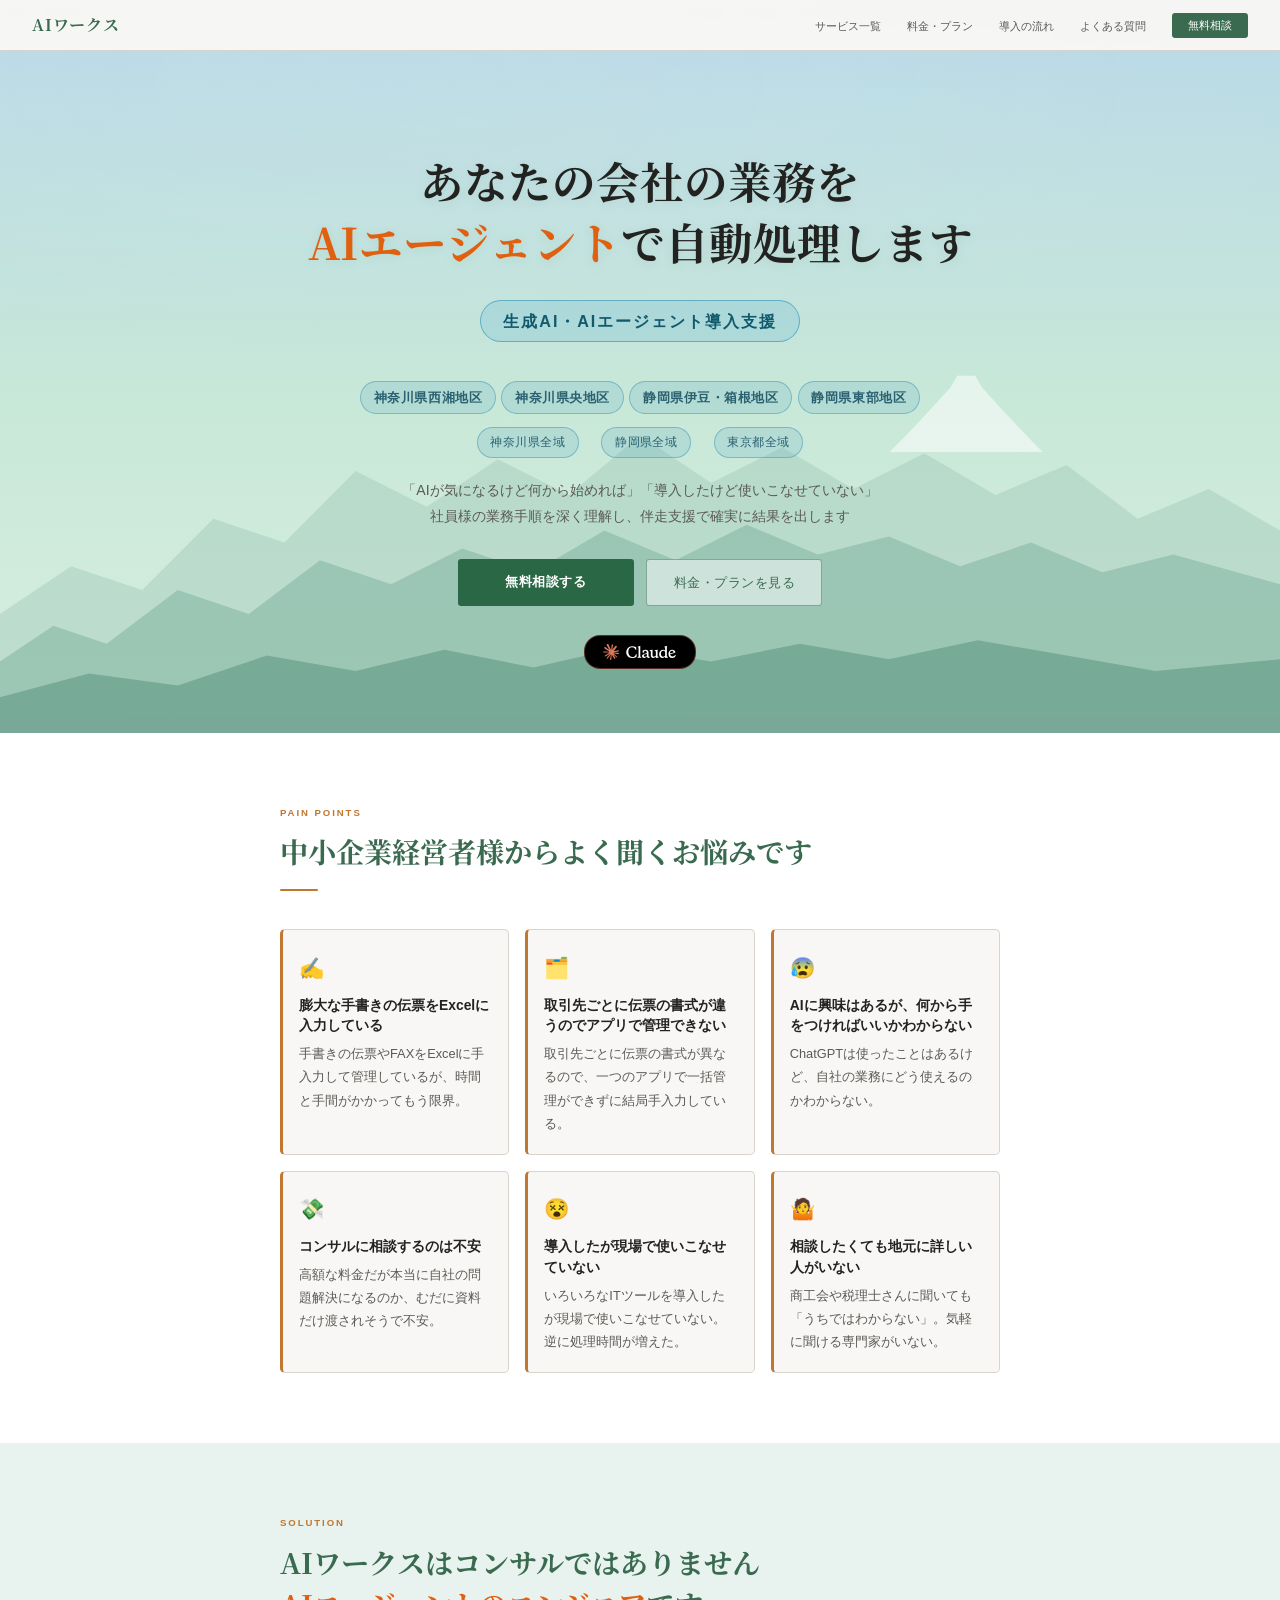
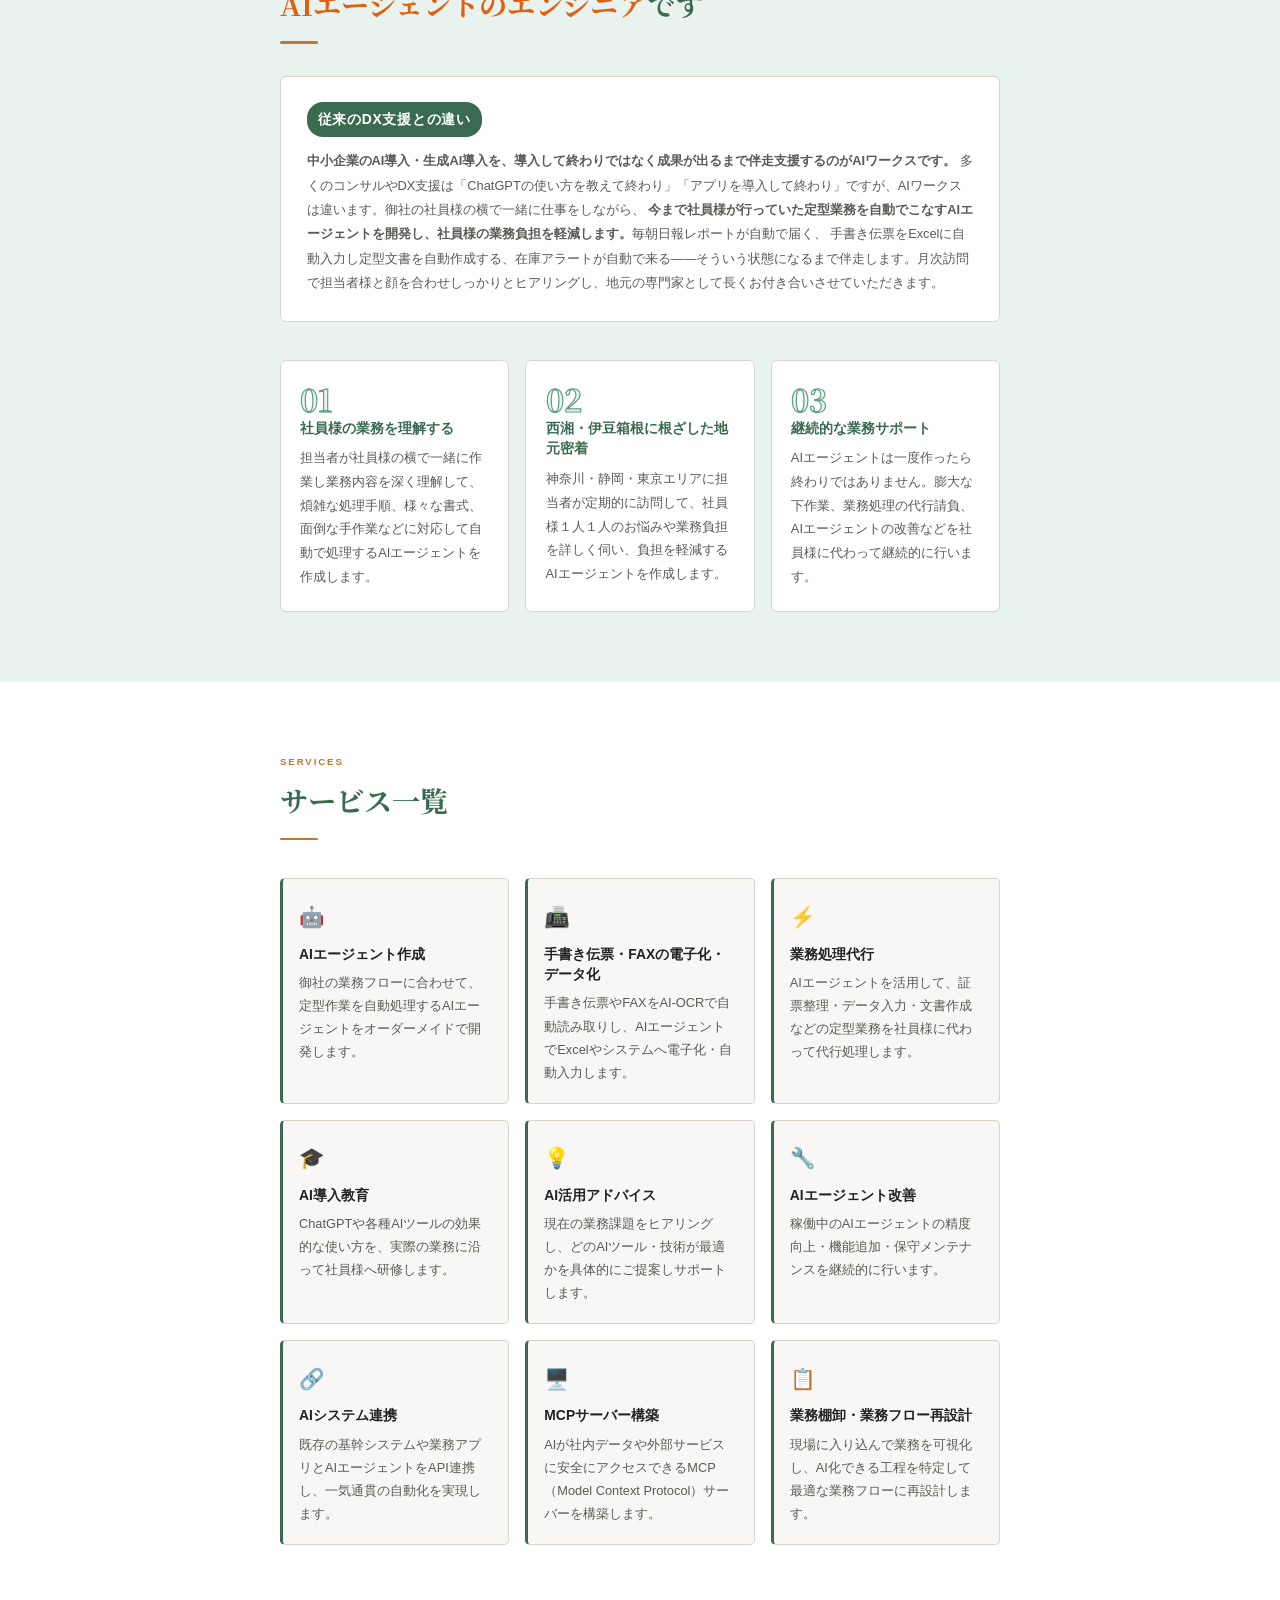
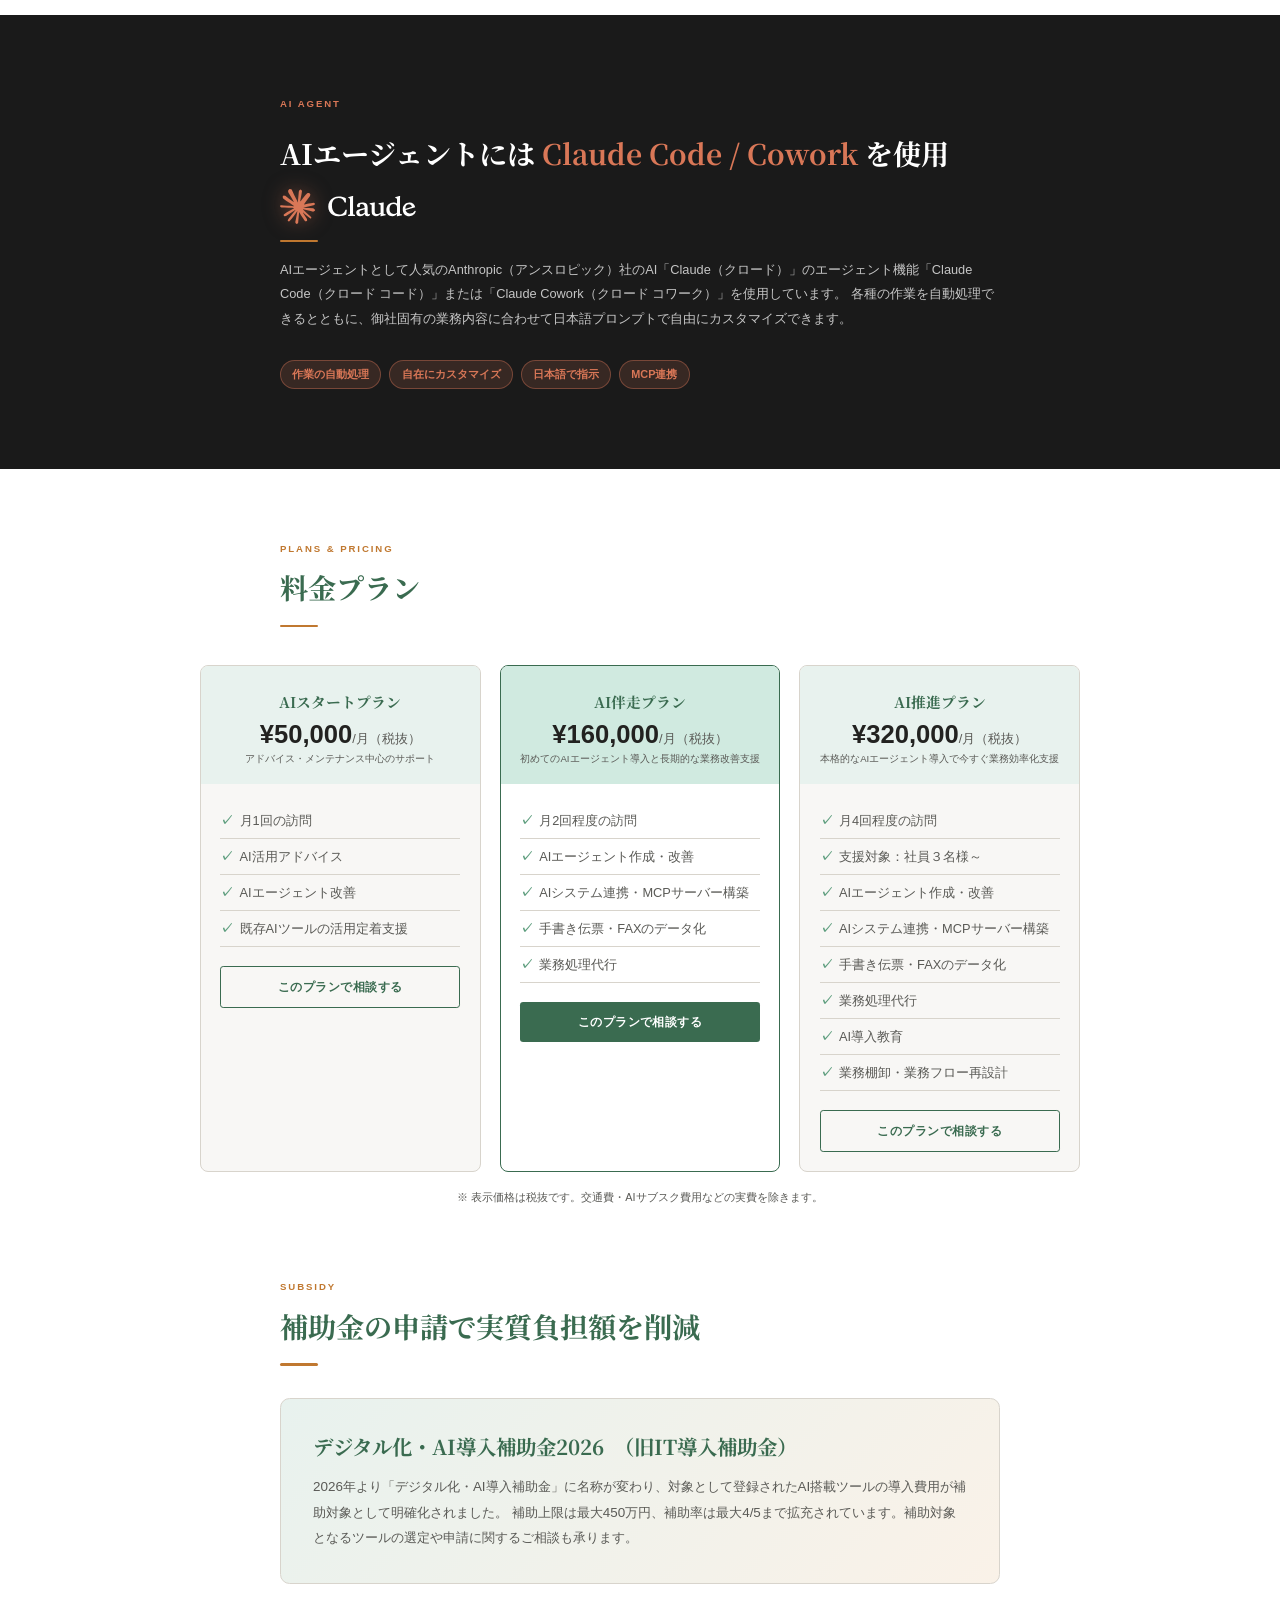
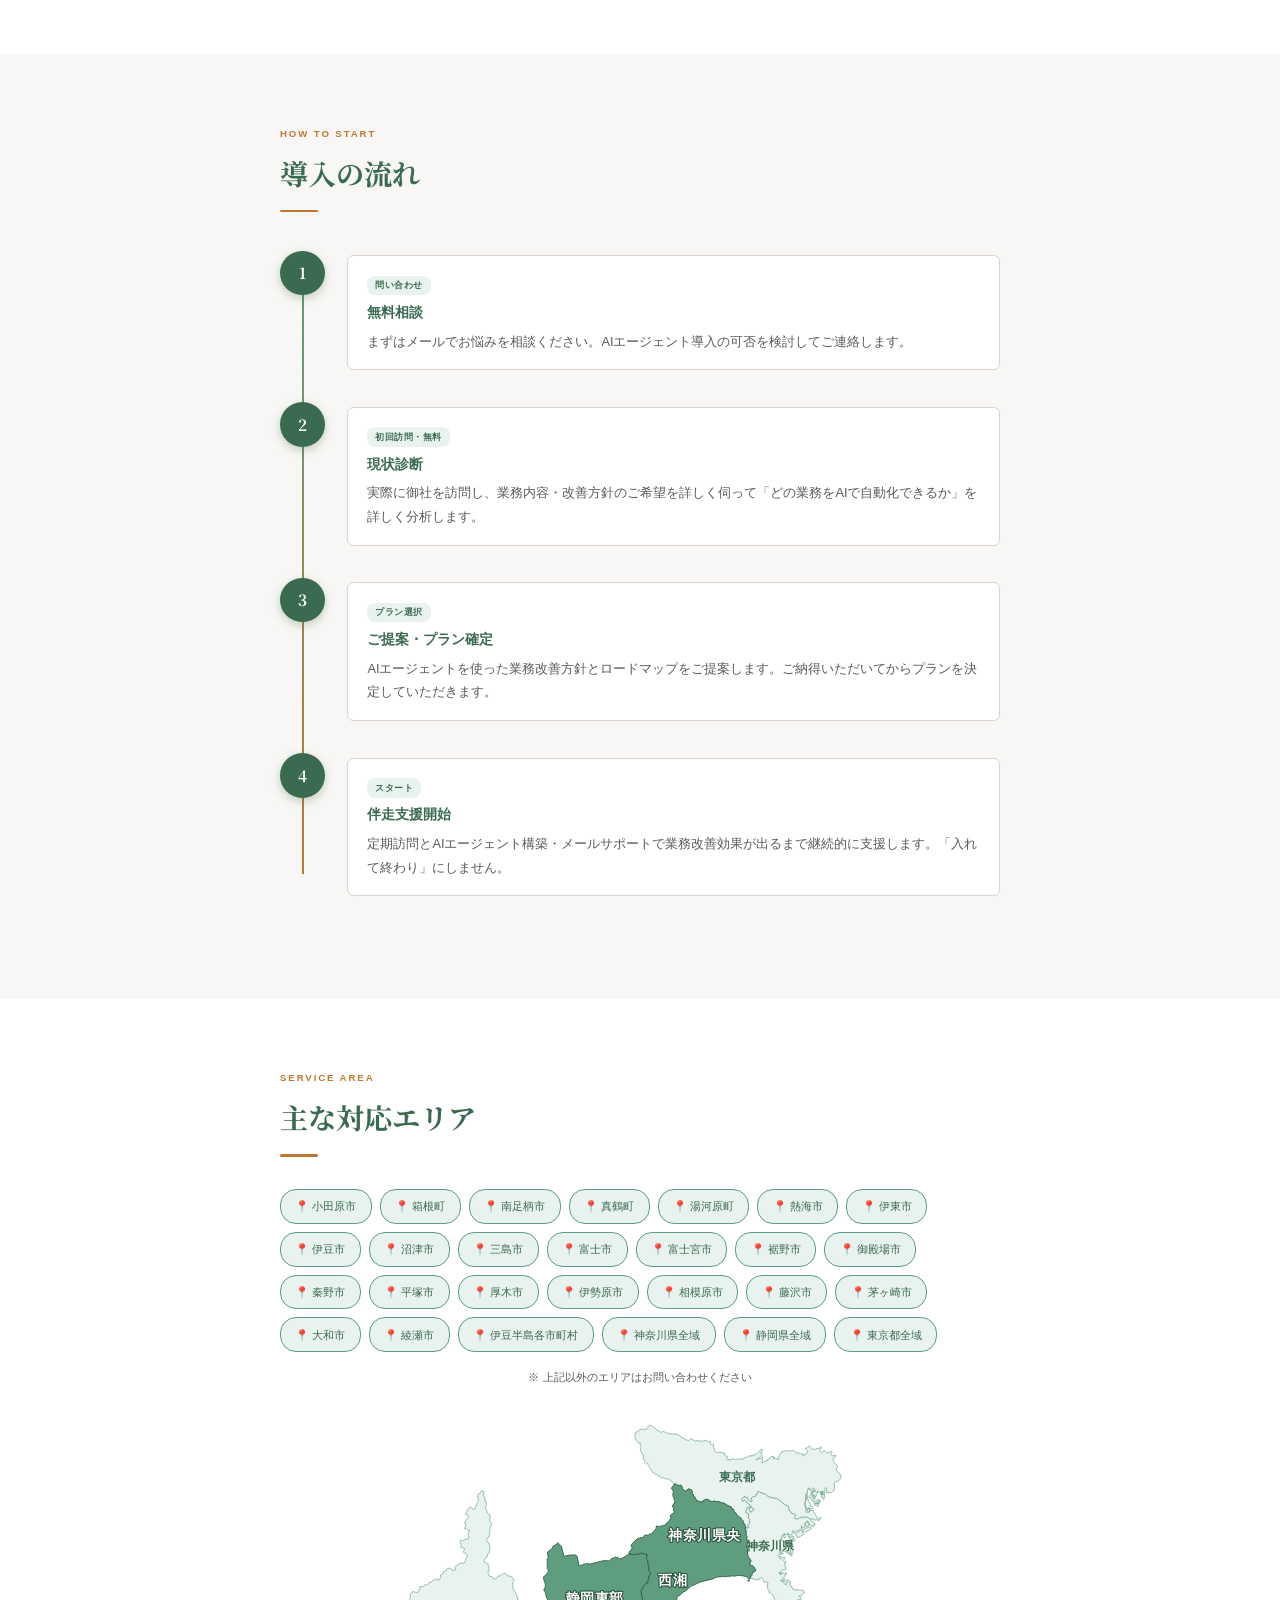
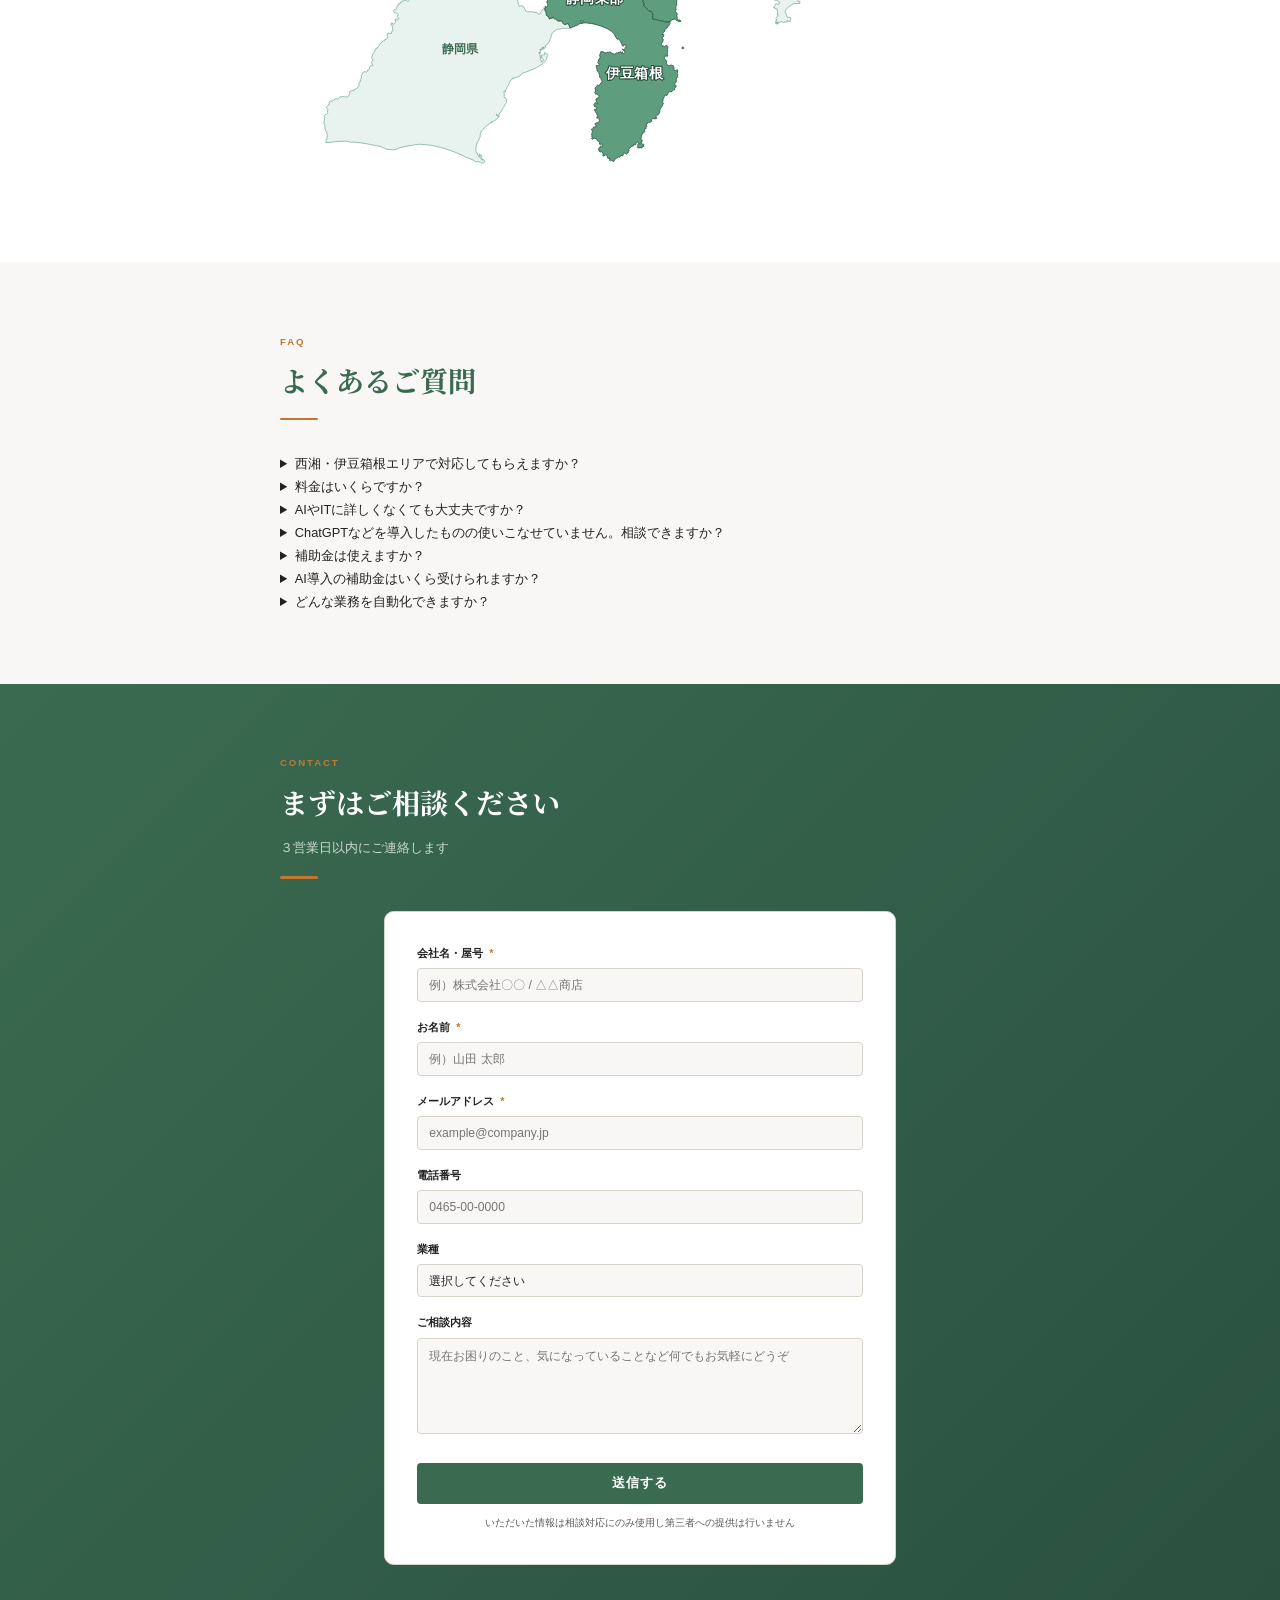
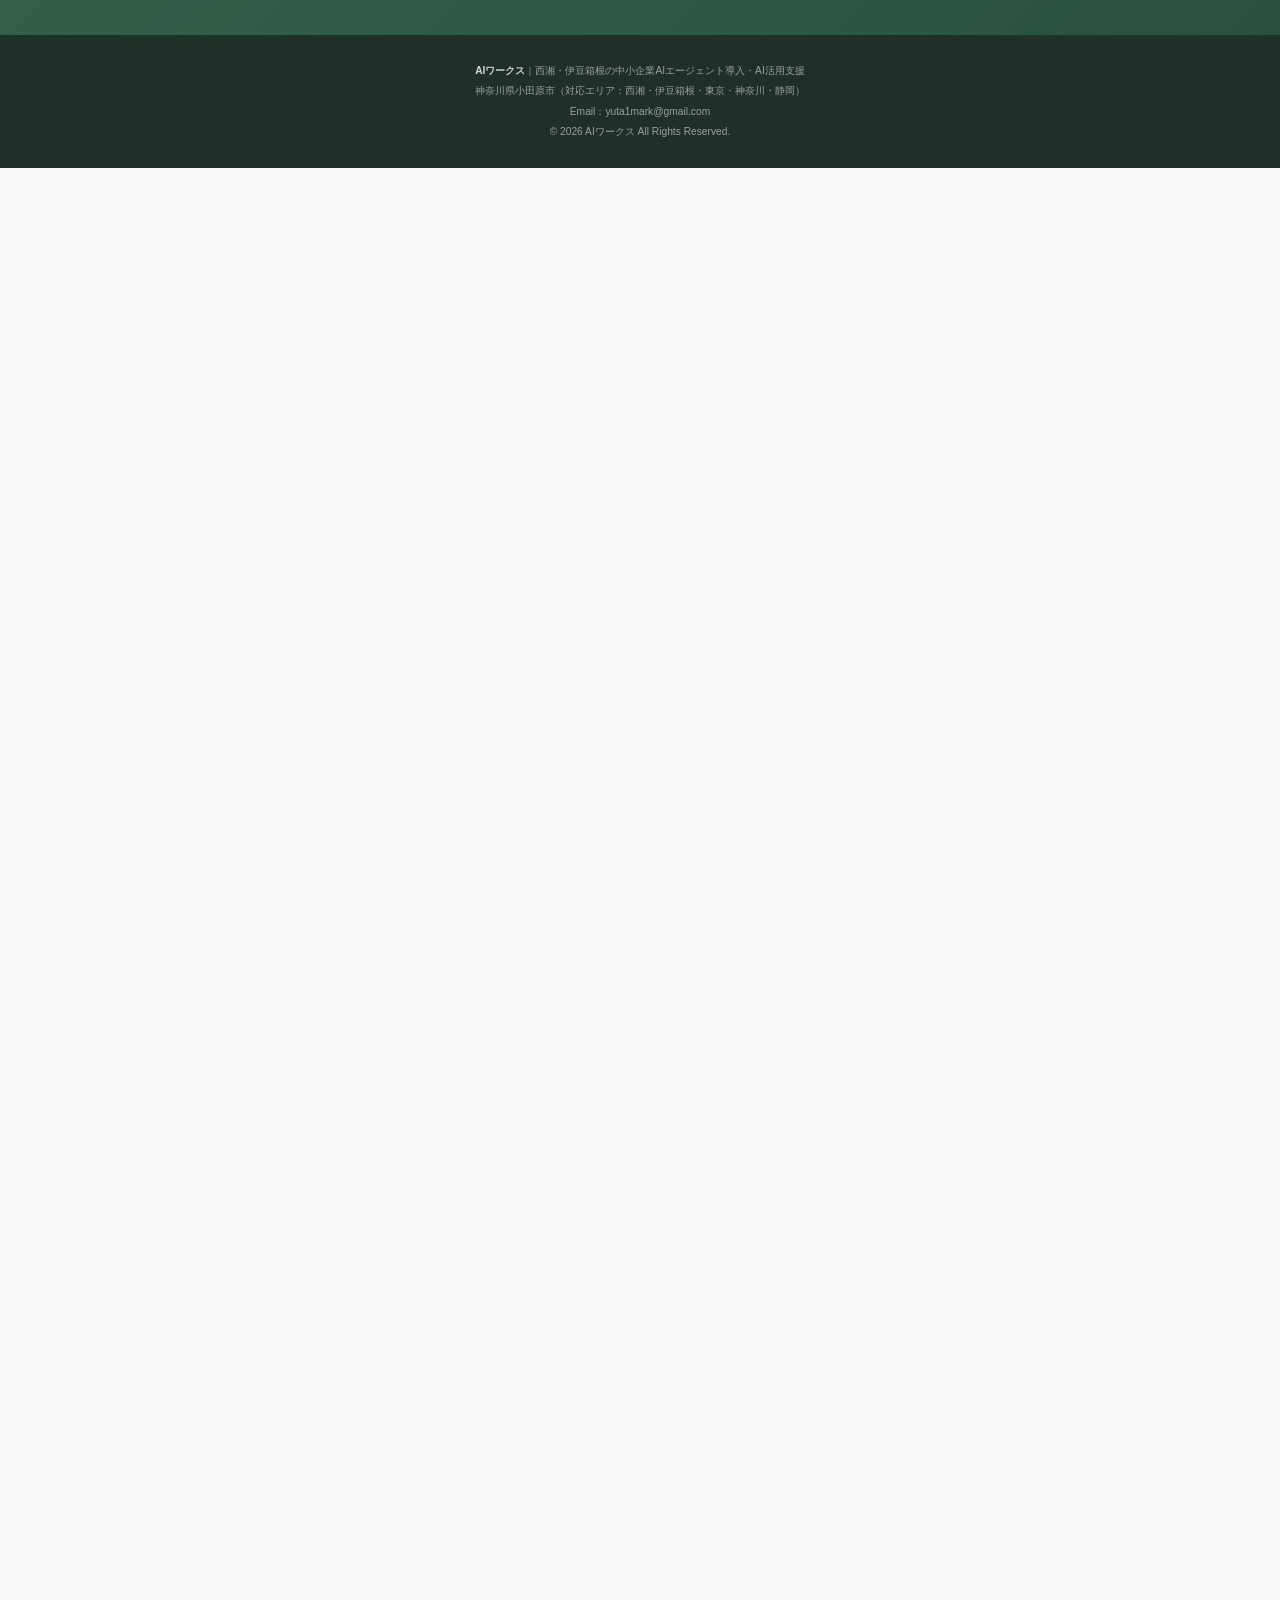
==== commit 5d49186c: "perf: Google Fontsをセルフホスト化しCSSをminify 外部ドメイン(fonts.googleapis.com/fonts.gstatic.com)への往復をなくし LCP/FCP" ====
--- a/index.html
+++ b/index.html
@@ -166,10 +166,8 @@
 }
 </script>
 
-<link rel="preconnect" href="https://fonts.googleapis.com">
-<link rel="preconnect" href="https://fonts.gstatic.com" crossorigin>
-<link href="https://fonts.googleapis.com/css2?family=Noto+Sans+JP:wght@400;500;700&family=Noto+Serif+JP:wght@700&display=swap" rel="stylesheet">
-<link rel="stylesheet" href="aiworks_lp.css?v=20260725f">
+<link rel="stylesheet" href="fonts.css?v=20260729a">
+<link rel="stylesheet" href="aiworks_lp.css?v=20260729a">
 </head>
 <body>
 
--- a/fonts.css
+++ b/fonts.css
@@ -0,0 +1 @@
+@font-face{font-family:'Noto Sans JP';font-style:normal;font-weight:400;font-display:swap;src:url(fonts/-F62fjtqLzI2JPCgQBnw7HFow2oe2EcP5pp0erwTqsSWs9Jezazjcb4.0.woff2) format('woff2');unicode-range:U+25ee8,U+25f23,U+25f5c,U+25fd4,U+25fe0,U+25ffb,U+2600c,U+26017,U+26060,U+260ed,U+26222,U+2626a,U+26270,U+26286,U+2634c,U+26402,U+2667e,U+266b0,U+2671d,U+268dd,U+268ea,U+26951,U+2696f,U+26999,U+269dd,U+26a1e,U+26a58,U+26a8c,U+26ab7,U+26aff,U+26c29,U+26c73,U+26c9e,U+26cdd,U+26e40,U+26e65,U+26f94,U+26ff6-26ff8,U+270f4,U+2710d,U+27139,U+273da-273db,U+273fe,U+27410,U+27449,U+27614-27615,U+27631,U+27684,U+27693,U+2770e,U+27723,U+27752,U+278b2,U+27985,U+279b4,U+27a84,U+27bb3,U+27bbe,U+27bc7,U+27c3c,U+27cb8,U+27d73,U+27da0,U+27e10,U+27eaf,U+27fb7,U+2808a,U+280bb,U+28277,U+28282,U+282f3,U+283cd,U+2840c,U+28455,U+284dc,U+2856b,U+285c8-285c9,U+286d7,U+286fa,U+28946,U+28949,U+2896b,U+28987-28988,U+289ba-289bb,U+28a1e,U+28a29,U+28a43,U+28a71,U+28a99,U+28acd,U+28add,U+28ae4,U+28bc1,U+28bef,U+28cdd,U+28d10,U+28d71,U+28dfb,U+28e0f,U+28e17,U+28e1f,U+28e36,U+28e89,U+28eeb,U+28ef6,U+28f32,U+28ff8,U+292a0,U+292b1,U+29490,U+295cf,U+2967f,U+296f0,U+29719,U+29750,U+29810,U+298c6,U+29a72,U+29d4b,U+29ddb,U+29e15,U+29e3d,U+29e49,U+29e8a,U+29ec4,U+29edb,U+29ee9,U+29fce,U+29fd7,U+2a01a,U+2a02f,U+2a082,U+2a0f9,U+2a190,U+2a2b2,U+2a38c,U+2a437,U+2a5f1,U+2a602,U+2a61a,U+2a6b2,U+2a9e6,U+2b746,U+2b751,U+2b753,U+2b75a,U+2b75c,U+2b765,U+2b776-2b777,U+2b77c,U+2b782,U+2b789,U+2b78b,U+2b78e,U+2b794,U+2b7ac,U+2b7af,U+2b7bd,U+2b7c9,U+2b7cf,U+2b7d2,U+2b7d8,U+2b7f0,U+2b80d,U+2b817,U+2b81a,U+2d544,U+2e278,U+2e569,U+2e6ea,U+2f804,U+2f80f,U+2f815,U+2f818,U+2f81a,U+2f822,U+2f828,U+2f82c,U+2f833,U+2f83f,U+2f846,U+2f852,U+2f862,U+2f86d,U+2f873,U+2f877,U+2f884,U+2f899-2f89a,U+2f8a6,U+2f8ac,U+2f8b2,U+2f8b6,U+2f8d3,U+2f8db-2f8dc,U+2f8e1,U+2f8e5,U+2f8ea,U+2f8ed,U+2f8fc,U+2f903,U+2f90b,U+2f90f,U+2f91a,U+2f920-2f921,U+2f945,U+2f947,U+2f96c,U+2f995,U+2f9d0,U+2f9de-2f9df,U+2f9f4}@font-face{font-family:'Noto Sans JP';font-style:normal;font-weight:400;font-display:swap;src:url(fonts/-F62fjtqLzI2JPCgQBnw7HFow2oe2EcP5pp0erwTqsSWs9Jezazjcb4.1.woff2) format('woff2');unicode-range:U+1f235-1f23b,U+1f240-1f248,U+1f250-1f251,U+2000b,U+20089-2008a,U+200a2,U+200a4,U+200b0,U+200f5,U+20158,U+201a2,U+20213,U+2032b,U+20371,U+20381,U+203f9,U+2044a,U+20509,U+2053f,U+205b1,U+205d6,U+20611,U+20628,U+206ec,U+2074f,U+207c8,U+20807,U+2083a,U+208b9,U+2090e,U+2097c,U+20984,U+2099d,U+20a64,U+20ad3,U+20b1d,U+20b9f,U+20bb7,U+20d45,U+20d58,U+20de1,U+20e64,U+20e6d,U+20e95,U+20f5f,U+21201,U+2123d,U+21255,U+21274,U+2127b,U+212d7,U+212e4,U+212fd,U+2131b,U+21336,U+21344,U+213c4,U+2146d-2146e,U+215d7,U+21647,U+216b4,U+21706,U+21742,U+218bd,U+219c3,U+21a1a,U+21c56,U+21d2d,U+21d45,U+21d62,U+21d78,U+21d92,U+21d9c,U+21da1,U+21db7,U+21de0,U+21e33-21e34,U+21f1e,U+21f76,U+21ffa,U+2217b,U+22218,U+2231e,U+223ad,U+22609,U+226f3,U+2285b,U+228ab,U+2298f,U+22ab8,U+22b46,U+22b4f-22b50,U+22ba6,U+22c1d,U+22c24,U+22de1,U+22e42,U+22feb,U+231b6,U+231c3-231c4,U+231f5,U+23372,U+233cc,U+233d0,U+233d2-233d3,U+233d5,U+233da,U+233df,U+233e4,U+233fe,U+2344a-2344b,U+23451,U+23465,U+234e4,U+2355a,U+23594,U+235c4,U+23638-2363a,U+23647,U+2370c,U+2371c,U+2373f,U+23763-23764,U+237e7,U+237f1,U+237ff,U+23824,U+2383d,U+23a98,U+23c7f,U+23cbe,U+23cfe,U+23d00,U+23d0e,U+23d40,U+23dd3,U+23df9-23dfa,U+23f7e,U+2404b,U+24096,U+24103,U+241c6,U+241fe,U+242ee,U+243bc,U+243d0,U+24629,U+246a5,U+247f1,U+24896,U+248e9,U+24a4d,U+24b56,U+24b6f,U+24c16,U+24d14,U+24e04,U+24e0e,U+24e37,U+24e6a,U+24e8b,U+24ff2,U+2504a,U+25055,U+25122,U+251a9,U+251cd,U+251e5,U+2521e,U+2524c,U+2542e,U+2548e,U+254d9,U+2550e,U+255a7,U+2567f,U+25771,U+257a9,U+257b4,U+25874,U+259c4,U+259cc,U+259d4,U+25ad7,U+25ae3-25ae4,U+25af1,U+25bb2,U+25c4b,U+25c64,U+25da1,U+25e2e,U+25e56,U+25e62,U+25e65,U+25ec2,U+25ed8}@font-face{font-family:'Noto Sans JP';font-style:normal;font-weight:400;font-display:swap;src:url(fonts/-F62fjtqLzI2JPCgQBnw7HFow2oe2EcP5pp0erwTqsSWs9Jezazjcb4.2.woff2) format('woff2');unicode-range:U+ffd7,U+ffda-ffdc,U+ffe0-ffe2,U+ffe4,U+ffe6,U+ffe8-ffee,U+1f100-1f10c,U+1f110-1f16c,U+1f170-1f1ac,U+1f200-1f202,U+1f210-1f234}@font-face{font-family:'Noto Sans JP';font-style:normal;font-weight:400;font-display:swap;src:url(fonts/-F62fjtqLzI2JPCgQBnw7HFow2oe2EcP5pp0erwTqsSWs9Jezazjcb4.3.woff2) format('woff2');unicode-range:U+fa10,U+fa12-fa6d,U+fb00-fb04,U+fe10-fe19,U+fe30-fe42,U+fe44-fe52,U+fe54-fe66,U+fe68-fe6b,U+ff02,U+ff04,U+ff07,U+ff51,U+ff5b,U+ff5d,U+ff5f-ff60,U+ff66,U+ff69,U+ff87,U+ffa1-ffbe,U+ffc2-ffc7,U+ffca-ffcf,U+ffd2-ffd6}@font-face{font-family:'Noto Sans JP';font-style:normal;font-weight:400;font-display:swap;src:url(fonts/-F62fjtqLzI2JPCgQBnw7HFow2oe2EcP5pp0erwTqsSWs9Jezazjcb4.4.woff2) format('woff2');unicode-range:U+f92d-f959,U+f95b-f9f2,U+f9f4-fa0b,U+fa0e-fa0f}@font-face{font-family:'Noto Sans JP';font-style:normal;font-weight:400;font-display:swap;src:url(fonts/-F62fjtqLzI2JPCgQBnw7HFow2oe2EcP5pp0erwTqsSWs9Jezazjcb4.5.woff2) format('woff2');unicode-range:U+9e8b-9e8c,U+9e8e-9e8f,U+9e91-9e92,U+9e95-9e96,U+9e98,U+9e9b,U+9e9d-9e9e,U+9ea4-9ea5,U+9ea8-9eaa,U+9eac-9eb0,U+9eb3-9eb5,U+9eb8,U+9ebc-9ebf,U+9ec3,U+9ec6,U+9ec8,U+9ecb-9ecd,U+9ecf-9ed1,U+9ed4-9ed5,U+9ed8,U+9edb-9ee0,U+9ee4-9ee5,U+9ee7-9ee8,U+9eec-9ef2,U+9ef4-9ef9,U+9efb-9eff,U+9f02-9f03,U+9f07-9f09,U+9f0e-9f12,U+9f14-9f17,U+9f19-9f1b,U+9f1f-9f22,U+9f26,U+9f2a-9f2c,U+9f2f,U+9f31-9f32,U+9f34,U+9f37,U+9f39-9f3a,U+9f3c-9f3f,U+9f41,U+9f43-9f47,U+9f4a,U+9f4e-9f50,U+9f52-9f58,U+9f5a,U+9f5d-9f61,U+9f63,U+9f66-9f6a,U+9f6c-9f73,U+9f75-9f77,U+9f7a,U+9f7d,U+9f7f,U+9f8f-9f92,U+9f94-9f97,U+9f99,U+9f9c-9fa3,U+9fa5,U+9fb4,U+9fbc-9fc2,U+9fc4,U+9fc6,U+9fcc,U+f900-f92c}@font-face{font-family:'Noto Sans JP';font-style:normal;font-weight:400;font-display:swap;src:url(fonts/-F62fjtqLzI2JPCgQBnw7HFow2oe2EcP5pp0erwTqsSWs9Jezazjcb4.6.woff2) format('woff2');unicode-range:U+9c3e,U+9c41,U+9c43-9c4a,U+9c4e-9c50,U+9c52-9c54,U+9c56,U+9c58,U+9c5a-9c61,U+9c63,U+9c65,U+9c67-9c6b,U+9c6d-9c6e,U+9c70,U+9c72,U+9c75-9c78,U+9c7a-9c7c,U+9ce6-9ce7,U+9ceb-9cec,U+9cf0,U+9cf2,U+9cf6-9cf7,U+9cf9,U+9d02-9d03,U+9d06-9d09,U+9d0b,U+9d0e,U+9d11-9d12,U+9d15,U+9d17-9d18,U+9d1b-9d1f,U+9d23,U+9d26,U+9d2a-9d2c,U+9d2f-9d30,U+9d32-9d34,U+9d3a,U+9d3c-9d3f,U+9d41-9d48,U+9d4a,U+9d50-9d54,U+9d59,U+9d5d-9d65,U+9d69-9d6c,U+9d6f-9d70,U+9d72-9d73,U+9d76-9d77,U+9d7a-9d7c,U+9d7e,U+9d83-9d84,U+9d86-9d87,U+9d89-9d8a,U+9d8d-9d8e,U+9d92-9d93,U+9d95-9d9a,U+9da1,U+9da4,U+9da9-9dac,U+9dae,U+9db1-9db2,U+9db5,U+9db8-9dbd,U+9dbf-9dc4,U+9dc6-9dc7,U+9dc9-9dca,U+9dcf,U+9dd3-9dd7,U+9dd9-9dda,U+9dde-9de0,U+9de3,U+9de5-9de7,U+9de9,U+9deb,U+9ded-9df0,U+9df3-9df4,U+9df8,U+9dfd-9dfe,U+9e02,U+9e07,U+9e0a,U+9e0d-9e0e,U+9e10-9e12,U+9e15-9e16,U+9e19-9e1f,U+9e75,U+9e79-9e7d,U+9e80-9e85,U+9e87-9e88}@font-face{font-family:'Noto Sans JP';font-style:normal;font-weight:400;font-display:swap;src:url(fonts/-F62fjtqLzI2JPCgQBnw7HFow2oe2EcP5pp0erwTqsSWs9Jezazjcb4.7.woff2) format('woff2');unicode-range:U+9ae5-9ae7,U+9ae9,U+9aeb-9aec,U+9aee-9aef,U+9af1-9af5,U+9af7,U+9af9-9afb,U+9afd,U+9aff-9b06,U+9b08-9b09,U+9b0b-9b0e,U+9b10,U+9b12,U+9b16,U+9b18-9b1d,U+9b1f-9b20,U+9b22-9b23,U+9b25-9b2f,U+9b32-9b35,U+9b37,U+9b39-9b3b,U+9b3d,U+9b43-9b44,U+9b48,U+9b4b-9b4f,U+9b51,U+9b55-9b58,U+9b5b,U+9b5e,U+9b61,U+9b63,U+9b65-9b66,U+9b68,U+9b6a-9b6f,U+9b72-9b79,U+9b7f-9b80,U+9b83-9b87,U+9b89-9b8b,U+9b8d,U+9b8f-9b94,U+9b96-9b97,U+9b9a,U+9b9d-9ba0,U+9ba6-9ba7,U+9ba9-9baa,U+9bac,U+9bb0-9bb2,U+9bb4,U+9bb7-9bb9,U+9bbb-9bbc,U+9bbe-9bc1,U+9bc6-9bc8,U+9bca,U+9bce-9bd2,U+9bd4,U+9bd7-9bd8,U+9bdd,U+9bdf,U+9be1-9be5,U+9be7,U+9bea-9beb,U+9bee-9bf3,U+9bf5,U+9bf7-9bfa,U+9bfd,U+9bff-9c00,U+9c02,U+9c04,U+9c06,U+9c08-9c0d,U+9c0f-9c16,U+9c18-9c1e,U+9c21-9c2a,U+9c2d-9c32,U+9c35-9c37,U+9c39-9c3a,U+9c3d}@font-face{font-family:'Noto Sans JP';font-style:normal;font-weight:400;font-display:swap;src:url(fonts/-F62fjtqLzI2JPCgQBnw7HFow2oe2EcP5pp0erwTqsSWs9Jezazjcb4.8.woff2) format('woff2');unicode-range:U+98eb,U+98ed-98ee,U+98f0-98f1,U+98f3,U+98f6,U+9902,U+9907-9909,U+9911-9912,U+9914-9918,U+991a-9922,U+9924,U+9926-9927,U+992b-992c,U+992e,U+9931-9935,U+9939-993e,U+9940-9942,U+9945-9949,U+994b-994e,U+9950-9952,U+9954-9955,U+9958-9959,U+995b-995c,U+995e-9960,U+9963,U+9997-9998,U+999b,U+999d-999f,U+99a3,U+99a5-99a6,U+99a8,U+99ad-99ae,U+99b0-99b2,U+99b5,U+99b9-99ba,U+99bc-99bd,U+99bf,U+99c1,U+99c3,U+99c8-99c9,U+99d1,U+99d3-99d5,U+99d8-99df,U+99e1-99e2,U+99e7,U+99ea-99ee,U+99f0-99f2,U+99f4-99f5,U+99f8-99f9,U+99fb-99fe,U+9a01-9a05,U+9a08,U+9a0a-9a0c,U+9a0f-9a11,U+9a16,U+9a1a,U+9a1e,U+9a20,U+9a22-9a24,U+9a27,U+9a2b,U+9a2d-9a2e,U+9a31,U+9a33,U+9a35-9a38,U+9a3e,U+9a40-9a45,U+9a47,U+9a4a-9a4e,U+9a51-9a52,U+9a54-9a58,U+9a5b,U+9a5d,U+9a5f,U+9a62,U+9a64-9a65,U+9a69-9a6c,U+9aaa,U+9aac-9ab0,U+9ab2,U+9ab4-9ab7,U+9ab9,U+9abb-9ac1,U+9ac3,U+9ac6,U+9ac8,U+9ace-9ad3,U+9ad5-9ad7,U+9adb-9adc,U+9ade-9ae0,U+9ae2-9ae4}@font-face{font-family:'Noto Sans JP';font-style:normal;font-weight:400;font-display:swap;src:url(fonts/-F62fjtqLzI2JPCgQBnw7HFow2oe2EcP5pp0erwTqsSWs9Jezazjcb4.9.woff2) format('woff2');unicode-range:U+971d,U+9721-9724,U+9728,U+972a,U+9730-9731,U+9733,U+9736,U+9738-9739,U+973b,U+973d-973e,U+9741-9744,U+9746-974a,U+974d-974f,U+9751,U+9755,U+9757-9758,U+975a-975c,U+9760-9761,U+9763-9764,U+9766-9768,U+976a-976b,U+976e,U+9771,U+9773,U+9776-977d,U+977f-9781,U+9785-9786,U+9789,U+978b,U+978f-9790,U+9795-9797,U+9799-979a,U+979c,U+979e-97a0,U+97a2-97a3,U+97a6,U+97a8,U+97ab-97ac,U+97ae,U+97b1-97b6,U+97b8-97ba,U+97bc,U+97be-97bf,U+97c1,U+97c3-97ce,U+97d0-97d1,U+97d4,U+97d7-97d9,U+97db-97de,U+97e0-97e1,U+97e4,U+97e6,U+97ed-97ef,U+97f1-97f2,U+97f4-97f8,U+97fa,U+9804,U+9807,U+980a,U+980c-980f,U+9814,U+9816-9817,U+9819-981a,U+981c,U+981e,U+9820-9821,U+9823-9826,U+982b,U+982e-9830,U+9832-9835,U+9837,U+9839,U+983d-983e,U+9844,U+9846-9847,U+984a-984b,U+984f,U+9851-9853,U+9856-9857,U+9859-985b,U+9862-9863,U+9865-9866,U+986a-986c,U+986f-9871,U+9873-9875,U+98aa-98ab,U+98ad-98ae,U+98b0-98b1,U+98b4,U+98b6-98b8,U+98ba-98bc,U+98bf,U+98c2-98c8,U+98cb-98cc,U+98ce,U+98dc,U+98de,U+98e0-98e1,U+98e3,U+98e5-98e7,U+98e9-98ea}@font-face{font-family:'Noto Sans JP';font-style:normal;font-weight:400;font-display:swap;src:url(fonts/-F62fjtqLzI2JPCgQBnw7HFow2oe2EcP5pp0erwTqsSWs9Jezazjcb4.10.woff2) format('woff2');unicode-range:U+944a,U+944c,U+9452-9453,U+9455,U+9459-945c,U+945e-9463,U+9468,U+946a-946b,U+946d-9472,U+9475,U+9477,U+947c-947f,U+9481,U+9483-9485,U+9578-9579,U+957e-957f,U+9582,U+9584,U+9586-9588,U+958a,U+958c-958f,U+9592,U+9594,U+9596,U+9598-9599,U+959d-95a1,U+95a4,U+95a6-95a9,U+95ab-95ad,U+95b1,U+95b4,U+95b6,U+95b9-95bf,U+95c3,U+95c6,U+95c8-95cd,U+95d0-95d6,U+95d9-95da,U+95dc-95e2,U+95e4-95e6,U+95e8,U+961d-961e,U+9621-9622,U+9624-9626,U+9628,U+962c,U+962e-962f,U+9631,U+9633-9634,U+9637-963a,U+963c-963d,U+9641-9642,U+964b-964c,U+964f,U+9652,U+9654,U+9656-9658,U+965c-965f,U+9661,U+9666,U+966a,U+966c,U+966e,U+9672,U+9674,U+9677,U+967b-967c,U+967e-967f,U+9681-9684,U+9689,U+968b,U+968d,U+9691,U+9695-9698,U+969a,U+969d,U+969f,U+96a4-96aa,U+96ae-96b4,U+96b6,U+96b8-96bb,U+96bd,U+96c1,U+96c9-96cb,U+96cd-96ce,U+96d2,U+96d5-96d6,U+96d8-96da,U+96dc-96df,U+96e9,U+96ef,U+96f1,U+96f9-96fa,U+9702-9706,U+9708-9709,U+970d-970f,U+9711,U+9713-9714,U+9716,U+9719-971b}@font-face{font-family:'Noto Sans JP';font-style:normal;font-weight:400;font-display:swap;src:url(fonts/-F62fjtqLzI2JPCgQBnw7HFow2oe2EcP5pp0erwTqsSWs9Jezazjcb4.11.woff2) format('woff2');unicode-range:U+92bc-92bd,U+92bf-92c3,U+92c5-92c8,U+92cb-92d0,U+92d2-92d3,U+92d5,U+92d7-92d9,U+92dc-92dd,U+92df-92e1,U+92e3-92e5,U+92e7-92ea,U+92ec,U+92ee,U+92f0,U+92f2,U+92f7-92fb,U+92ff-9300,U+9302,U+9304,U+9308,U+930d,U+930f-9311,U+9314-9315,U+9318-931a,U+931c-931f,U+9321-9325,U+9327-932b,U+932e,U+9333-9337,U+933a-933b,U+9344,U+9347-934a,U+934d,U+9350-9352,U+9354-9358,U+935a,U+935c,U+935e,U+9360,U+9364-9365,U+9367,U+9369-936d,U+936f-9371,U+9373-9374,U+9376,U+937a,U+937d-9382,U+9388,U+938a-938b,U+938d,U+938f,U+9392,U+9394-9395,U+9397-9398,U+939a-939b,U+939e,U+93a1,U+93a3-93a4,U+93a6,U+93a8-93a9,U+93ab-93ad,U+93b0,U+93b4-93b6,U+93b9-93bb,U+93c1,U+93c3-93cd,U+93d0-93d1,U+93d3,U+93d6-93d9,U+93dc-93df,U+93e2,U+93e4-93e8,U+93f1,U+93f5,U+93f7-93fb,U+93fd,U+9401-9404,U+9407-9409,U+940d-9410,U+9413-9417,U+9419-941a,U+941f,U+9421,U+942b,U+942e-942f,U+9431-9434,U+9436,U+9438,U+943a-943b,U+943d,U+943f,U+9441,U+9443-9445,U+9448}@font-face{font-family:'Noto Sans JP';font-style:normal;font-weight:400;font-display:swap;src:url(fonts/-F62fjtqLzI2JPCgQBnw7HFow2oe2EcP5pp0erwTqsSWs9Jezazjcb4.12.woff2) format('woff2');unicode-range:U+9143,U+9146-914c,U+914f,U+9153,U+9156-915b,U+9161,U+9163-9165,U+9167,U+9169,U+916d,U+9172-9174,U+9179-917b,U+9181-9183,U+9185-9187,U+9189-918b,U+918e,U+9191,U+9193-9195,U+9197-9198,U+919e,U+91a1-91a2,U+91a6,U+91a8,U+91aa-91b6,U+91ba-91bd,U+91bf-91c6,U+91c9,U+91cb,U+91d0,U+91d3-91d4,U+91d6-91d7,U+91d9-91db,U+91de-91df,U+91e1,U+91e4-91e6,U+91e9-91ea,U+91ec-91f1,U+91f5-91f7,U+91f9,U+91fb-91fd,U+91ff-9201,U+9204-9207,U+9209-920a,U+920c,U+920e,U+9210-9218,U+921c-921e,U+9223-9226,U+9228-9229,U+922c,U+922e-9230,U+9233,U+9235-923a,U+923c,U+923e-9240,U+9242-9243,U+9245-924b,U+924d-9251,U+9256-925a,U+925c-925e,U+9260-9261,U+9264-9269,U+926e-9270,U+9275-9279,U+927b-927f,U+9288-928a,U+928d-928e,U+9291-9293,U+9295-9297,U+9299,U+929b-929c,U+929f-92a0,U+92a4-92a5,U+92a7-92a8,U+92ab,U+92af,U+92b2-92b3,U+92b6-92bb}@font-face{font-family:'Noto Sans JP';font-style:normal;font-weight:400;font-display:swap;src:url(fonts/-F62fjtqLzI2JPCgQBnw7HFow2oe2EcP5pp0erwTqsSWs9Jezazjcb4.13.woff2) format('woff2');unicode-range:U+8f52-8f55,U+8f57-8f58,U+8f5c-8f5e,U+8f61-8f66,U+8f9c-8f9d,U+8f9f-8fa2,U+8fa4-8fa8,U+8fad-8faf,U+8fb4-8fb8,U+8fbe,U+8fc0-8fc2,U+8fc6,U+8fc8,U+8fca-8fcb,U+8fcd,U+8fd0,U+8fd2-8fd3,U+8fd5,U+8fda,U+8fe0,U+8fe2-8fe5,U+8fe8-8fea,U+8fed-8fef,U+8ff1,U+8ff4-8ff6,U+8ff8-8ffb,U+8ffe,U+9002,U+9004-9005,U+9008,U+900b-900e,U+9011,U+9013,U+9015-9016,U+9018,U+901b,U+901e,U+9021,U+9027-902a,U+902c-902d,U+902f,U+9033-9037,U+9039,U+903c,U+903e-903f,U+9041,U+9043-9044,U+9049,U+904c,U+904f-9052,U+9056,U+9058,U+905b-905e,U+9062,U+9066-9068,U+906c,U+906f-9070,U+9072,U+9074,U+9076,U+9079,U+9080-9083,U+9085,U+9087-9088,U+908b-908c,U+908e-9090,U+9095,U+9097-9099,U+909b,U+90a0-90a2,U+90a5,U+90a8,U+90af-90b6,U+90bd-90be,U+90c3-90c5,U+90c7-90c9,U+90cc,U+90d2,U+90d5,U+90d7-90d9,U+90db-90df,U+90e2,U+90e4-90e5,U+90eb,U+90ef-90f0,U+90f2,U+90f4,U+90f6,U+90fe-9100,U+9102,U+9104-9106,U+9108,U+910d,U+9110,U+9112,U+9114-911a,U+911c,U+911e,U+9120,U+9122-9123,U+9125,U+9127,U+9129,U+912d-9132,U+9134,U+9136-9137,U+9139-913a,U+913c-913d}@font-face{font-family:'Noto Sans JP';font-style:normal;font-weight:400;font-display:swap;src:url(fonts/-F62fjtqLzI2JPCgQBnw7HFow2oe2EcP5pp0erwTqsSWs9Jezazjcb4.14.woff2) format('woff2');unicode-range:U+8dc0,U+8dc2,U+8dc5-8dc8,U+8dca-8dcc,U+8dce-8dcf,U+8dd1,U+8dd4-8dd7,U+8dd9-8ddb,U+8ddf,U+8de3-8de5,U+8de7,U+8dea-8dec,U+8df0-8df2,U+8df4,U+8dfc-8dfd,U+8dff,U+8e01,U+8e04-8e06,U+8e08-8e09,U+8e0b-8e0c,U+8e10-8e11,U+8e14,U+8e16,U+8e1d-8e23,U+8e26-8e27,U+8e30-8e31,U+8e33-8e39,U+8e3d,U+8e40-8e42,U+8e44,U+8e47-8e50,U+8e54-8e55,U+8e59,U+8e5b-8e64,U+8e69,U+8e6c-8e6d,U+8e6f-8e72,U+8e75-8e77,U+8e79-8e7c,U+8e81-8e85,U+8e89,U+8e8b,U+8e90-8e95,U+8e98-8e9b,U+8e9d-8e9e,U+8ea1-8ea2,U+8ea7,U+8ea9-8eaa,U+8eac-8eb1,U+8eb3,U+8eb5-8eb6,U+8eba-8ebb,U+8ebe,U+8ec0-8ec1,U+8ec3-8ec8,U+8ecb,U+8ecf,U+8ed1,U+8ed4,U+8edb-8edc,U+8ee3,U+8ee8,U+8eeb,U+8eed-8eee,U+8ef0-8ef1,U+8ef7,U+8ef9-8efc,U+8efe,U+8f00,U+8f02,U+8f05,U+8f07-8f08,U+8f0a,U+8f0f-8f10,U+8f12-8f13,U+8f15-8f19,U+8f1b-8f1c,U+8f1e-8f21,U+8f23,U+8f25-8f28,U+8f2b-8f2f,U+8f33-8f37,U+8f39-8f3b,U+8f3e,U+8f40-8f43,U+8f45-8f47,U+8f49-8f4a,U+8f4c-8f4f,U+8f51}@font-face{font-family:'Noto Sans JP';font-style:normal;font-weight:400;font-display:swap;src:url(fonts/-F62fjtqLzI2JPCgQBnw7HFow2oe2EcP5pp0erwTqsSWs9Jezazjcb4.15.woff2) format('woff2');unicode-range:U+8b2d,U+8b30,U+8b37,U+8b3c,U+8b3e,U+8b41-8b46,U+8b48-8b49,U+8b4c-8b4f,U+8b51-8b54,U+8b56,U+8b59,U+8b5b,U+8b5e-8b5f,U+8b63,U+8b69,U+8b6b-8b6d,U+8b6f,U+8b71,U+8b74,U+8b76,U+8b78-8b79,U+8b7c-8b81,U+8b84-8b85,U+8b8a-8b8f,U+8b92-8b96,U+8b99-8b9a,U+8b9c-8ba0,U+8c38-8c3a,U+8c3d-8c3f,U+8c41,U+8c45,U+8c47-8c49,U+8c4b-8c4c,U+8c4e-8c51,U+8c53-8c55,U+8c57-8c59,U+8c5b,U+8c5d,U+8c62-8c64,U+8c66,U+8c68-8c69,U+8c6b-8c6d,U+8c73,U+8c75-8c76,U+8c78,U+8c7a-8c7c,U+8c7e,U+8c82,U+8c85-8c87,U+8c89-8c8b,U+8c8d-8c8e,U+8c90,U+8c92-8c94,U+8c98-8c99,U+8c9b-8c9c,U+8c9f,U+8ca4,U+8cad-8cae,U+8cb2-8cb3,U+8cb6,U+8cb9-8cba,U+8cbd,U+8cc1-8cc2,U+8cc4-8cc6,U+8cc8-8cc9,U+8ccb,U+8ccd-8ccf,U+8cd2,U+8cd5-8cd6,U+8cd9-8cda,U+8cdd,U+8ce1,U+8ce3-8ce4,U+8ce6,U+8ce8,U+8cec,U+8cef-8cf2,U+8cf4-8cf5,U+8cf7-8cf8,U+8cfa-8cfb,U+8cfd-8cff,U+8d01,U+8d03-8d04,U+8d07,U+8d09-8d0b,U+8d0d-8d10,U+8d12-8d14,U+8d16-8d17,U+8d1b-8d1d,U+8d65,U+8d67,U+8d69,U+8d6b-8d6e,U+8d71,U+8d73,U+8d76,U+8d7f,U+8d81-8d82,U+8d84,U+8d88,U+8d8d,U+8d90-8d91,U+8d95,U+8d99,U+8d9e-8da0,U+8da6,U+8da8,U+8dab-8dac,U+8daf,U+8db2,U+8db5,U+8db7,U+8db9-8dbc,U+8dbe}@font-face{font-family:'Noto Sans JP';font-style:normal;font-weight:400;font-display:swap;src:url(fonts/-F62fjtqLzI2JPCgQBnw7HFow2oe2EcP5pp0erwTqsSWs9Jezazjcb4.16.woff2) format('woff2');unicode-range:U+8973-8975,U+8977,U+897a-897e,U+8980,U+8983,U+8988-898a,U+898d,U+8990,U+8993-8995,U+8998,U+899b-899c,U+899f-89a1,U+89a5-89a6,U+89a9,U+89ac,U+89af-89b0,U+89b2,U+89b4-89b7,U+89ba,U+89bc-89bd,U+89bf-89c1,U+89d4-89d8,U+89da,U+89dc-89dd,U+89e5,U+89e7,U+89e9,U+89eb,U+89ed,U+89f1,U+89f3-89f4,U+89f6,U+89f8-89f9,U+89fd,U+89ff,U+8a01,U+8a04-8a05,U+8a07,U+8a0c,U+8a0f-8a12,U+8a14-8a16,U+8a1b,U+8a1d-8a1e,U+8a20-8a22,U+8a24-8a26,U+8a2b-8a2c,U+8a2f,U+8a35-8a37,U+8a3b,U+8a3d-8a3e,U+8a40-8a41,U+8a43,U+8a45-8a49,U+8a4d-8a4e,U+8a51-8a54,U+8a56-8a58,U+8a5b-8a5d,U+8a61-8a62,U+8a65,U+8a67,U+8a6c-8a6d,U+8a75-8a77,U+8a79-8a7c,U+8a7e-8a80,U+8a82-8a86,U+8a8b,U+8a8f-8a92,U+8a96-8a97,U+8a99-8a9a,U+8a9f,U+8aa1,U+8aa3,U+8aa5-8aaa,U+8aae-8aaf,U+8ab3,U+8ab6-8ab7,U+8abb-8abc,U+8abe,U+8ac2-8ac4,U+8ac6,U+8ac8-8aca,U+8acc-8acd,U+8ad0-8ad1,U+8ad3-8ad5,U+8ad7,U+8ada-8ae2,U+8ae4,U+8ae7,U+8aeb-8aec,U+8aee,U+8af0-8af1,U+8af3-8af7,U+8afa,U+8afc,U+8aff,U+8b01-8b02,U+8b04-8b07,U+8b0a-8b0d,U+8b0f-8b11,U+8b14,U+8b16,U+8b1a,U+8b1c,U+8b1e-8b20,U+8b26,U+8b28,U+8b2b-8b2c}@font-face{font-family:'Noto Sans JP';font-style:normal;font-weight:400;font-display:swap;src:url(fonts/-F62fjtqLzI2JPCgQBnw7HFow2oe2EcP5pp0erwTqsSWs9Jezazjcb4.17.woff2) format('woff2');unicode-range:U+87e2-87e6,U+87ea-87ed,U+87ef,U+87f1,U+87f3,U+87f5-87f8,U+87fa-87fb,U+87fe-87ff,U+8801,U+8803,U+8805-8807,U+8809-880b,U+880d-8816,U+8818-881c,U+881e-881f,U+8821-8822,U+8827-8828,U+882d-882e,U+8830-8832,U+8835-8836,U+8839-883c,U+8841-8845,U+8848-884b,U+884d-884e,U+8851-8852,U+8855-8856,U+8858-885a,U+885c,U+885e-8860,U+8862,U+8864,U+8869,U+886b,U+886e-886f,U+8871-8872,U+8875,U+8877,U+8879,U+887b,U+887d-887e,U+8880-8882,U+8888,U+888d,U+8892,U+8897-889c,U+889e-88a0,U+88a2,U+88a4,U+88a8,U+88aa,U+88ae,U+88b0-88b1,U+88b5,U+88b7,U+88ba,U+88bc-88c0,U+88c3-88c4,U+88c6,U+88ca-88ce,U+88d1-88d4,U+88d8-88d9,U+88db,U+88dd-88e1,U+88e7-88e8,U+88ef-88f2,U+88f4-88f5,U+88f7,U+88f9,U+88fc,U+8901-8902,U+8904,U+8906,U+890a,U+890c-890f,U+8913,U+8915-8916,U+8918-891a,U+891c-891e,U+8920,U+8925-8928,U+892a-892b,U+8930-8932,U+8935-893b,U+893e,U+8940-8946,U+8949,U+894c-894d,U+894f,U+8952,U+8956-8957,U+895a-895c,U+895e,U+8960-8964,U+8966,U+896a-896b,U+896d-8970}@font-face{font-family:'Noto Sans JP';font-style:normal;font-weight:400;font-display:swap;src:url(fonts/-F62fjtqLzI2JPCgQBnw7HFow2oe2EcP5pp0erwTqsSWs9Jezazjcb4.18.woff2) format('woff2');unicode-range:U+8655-8659,U+865b,U+865d-8664,U+8667,U+8669,U+866c,U+866f,U+8671,U+8675-8677,U+867a-867b,U+867d,U+8687-8689,U+868b-868d,U+8691,U+8693,U+8695-8696,U+8698,U+869a,U+869c-869d,U+86a1,U+86a3-86a4,U+86a6-86ab,U+86ad,U+86af-86b1,U+86b3-86b9,U+86bf-86c1,U+86c3-86c6,U+86c9,U+86cb,U+86ce,U+86d1-86d2,U+86d4-86d5,U+86d7,U+86da,U+86dc,U+86de-86e0,U+86e3-86e7,U+86e9,U+86ec-86ed,U+86ef,U+86f8-86fe,U+8700,U+8703-870b,U+870d-8714,U+8719-871a,U+871e-871f,U+8721-8723,U+8725,U+8728-8729,U+872e-872f,U+8731-8732,U+8734,U+8737,U+8739-8740,U+8743,U+8745,U+8749,U+874b-874e,U+8751,U+8753,U+8755,U+8757-8759,U+875d,U+875f-8761,U+8763-8766,U+8768,U+876a,U+876e-876f,U+8771-8772,U+8774,U+8778,U+877b-877c,U+877f,U+8782-8789,U+878b-878c,U+878e,U+8790,U+8793,U+8795,U+8797-8799,U+879e-87a0,U+87a2-87a3,U+87a7,U+87ab-87af,U+87b1,U+87b3,U+87b5,U+87bb,U+87bd-87c1,U+87c4,U+87c6-87cb,U+87ce,U+87d0,U+87d2,U+87d5-87d6,U+87d9-87da,U+87dc,U+87df-87e0}@font-face{font-family:'Noto Sans JP';font-style:normal;font-weight:400;font-display:swap;src:url(fonts/-F62fjtqLzI2JPCgQBnw7HFow2oe2EcP5pp0erwTqsSWs9Jezazjcb4.19.woff2) format('woff2');unicode-range:U+84b4,U+84b9-84bb,U+84bd-84c2,U+84c6-84ca,U+84cc-84d1,U+84d3,U+84d6,U+84d9-84da,U+84dc,U+84e7,U+84ea,U+84ec,U+84ef-84f2,U+84f4,U+84f7,U+84fa-84fd,U+84ff-8500,U+8502-8503,U+8506-8507,U+850c,U+850e,U+8510,U+8514-8515,U+8517-8518,U+851a-851c,U+851e-851f,U+8521-8525,U+8527,U+852a-852c,U+852f,U+8532-8534,U+8536,U+853e-8541,U+8543,U+8546,U+8548,U+854a-854b,U+854f-8553,U+8555-855a,U+855c-8564,U+8569-856b,U+856d,U+856f,U+8577,U+8579-857b,U+857d-8581,U+8585-8586,U+8588-858c,U+858f-8591,U+8593,U+8597-8598,U+859b-859d,U+859f-85a0,U+85a2,U+85a4-85a5,U+85a7-85a8,U+85ad-85b0,U+85b4,U+85b6-85ba,U+85bc-85bf,U+85c1-85c2,U+85c7,U+85c9-85cb,U+85ce-85d0,U+85d5,U+85d8-85da,U+85dc,U+85df-85e1,U+85e5-85e6,U+85e8,U+85ed,U+85f3-85f4,U+85f6-85f7,U+85f9-85fa,U+85fc,U+85fe-8600,U+8602,U+8604-8606,U+860a-860b,U+860d-860e,U+8610-8613,U+8616-861b,U+861e,U+8621-8622,U+8624,U+8627,U+8629,U+862f-8630,U+8636,U+8638-863a,U+863c-863d,U+863f-8642,U+8646,U+864d,U+8652-8654}@font-face{font-family:'Noto Sans JP';font-style:normal;font-weight:400;font-display:swap;src:url(fonts/-F62fjtqLzI2JPCgQBnw7HFow2oe2EcP5pp0erwTqsSWs9Jezazjcb4.20.woff2) format('woff2');unicode-range:U+82e8,U+82ea,U+82ed,U+82ef,U+82f3-82f4,U+82f6-82f7,U+82f9,U+82fb,U+82fd-82fe,U+8300-8301,U+8303,U+8306-8308,U+830a-830c,U+8316-8318,U+831b,U+831d-831f,U+8321-8323,U+832b-8335,U+8337,U+833a,U+833c-833d,U+8340,U+8342-8347,U+834a,U+834d-8351,U+8353-8357,U+835a,U+8362-8363,U+8370,U+8373,U+8375,U+8378,U+837c-837d,U+837f-8380,U+8382,U+8384-8387,U+838a,U+838d-838e,U+8392-8396,U+8398-83a0,U+83a2,U+83a6-83ad,U+83b1,U+83b5,U+83bd-83c1,U+83c7,U+83c9,U+83ce-83d1,U+83d4,U+83d6,U+83d8,U+83dd,U+83df-83e1,U+83e5,U+83e8,U+83ea-83eb,U+83f0,U+83f2,U+83f4,U+83f6-83f9,U+83fb-83fd,U+8401,U+8403-8404,U+8406-8407,U+840a-840b,U+840d,U+840f,U+8411,U+8413,U+8415,U+8417,U+8419,U+8420,U+8422,U+842a,U+842f,U+8431,U+8435,U+8438-8439,U+843c,U+8445-8448,U+844a,U+844d-844f,U+8451-8452,U+8456,U+8458-845a,U+845c,U+845f-8462,U+8464-8467,U+8469-846b,U+846d-8470,U+8473-8474,U+8476-847a,U+847c-847d,U+8481-8482,U+8484-8485,U+848b,U+8490,U+8492-8493,U+8495,U+8497,U+849c,U+849e-849f,U+84a1,U+84a6,U+84a8-84aa,U+84ad,U+84af,U+84b1}@font-face{font-family:'Noto Sans JP';font-style:normal;font-weight:400;font-display:swap;src:url(fonts/-F62fjtqLzI2JPCgQBnw7HFow2oe2EcP5pp0erwTqsSWs9Jezazjcb4.21.woff2) format('woff2');unicode-range:U+814a,U+814c,U+8151-8153,U+8157,U+815f-8161,U+8165-8169,U+816d-816f,U+8171,U+8173-8174,U+8177,U+8180-8186,U+8188,U+818a-818b,U+818e,U+8190,U+8193,U+8195-8196,U+8198,U+819b,U+819e,U+81a0,U+81a2,U+81a4,U+81a9,U+81ae,U+81b0,U+81b2,U+81b4-81b5,U+81b8,U+81ba-81bb,U+81bd-81be,U+81c0-81c3,U+81c5-81c6,U+81c8-81cb,U+81cd-81cf,U+81d1,U+81d5-81db,U+81dd-81e1,U+81e4-81e5,U+81e7,U+81eb-81ec,U+81ef-81f2,U+81f5-81f6,U+81f8-81fb,U+81fd-8205,U+8209-820b,U+820d,U+820f,U+8212-8214,U+8216,U+8219-821d,U+8221-8222,U+8228-8229,U+822b,U+822e,U+8232-8235,U+8237-8238,U+823a,U+823c,U+8240,U+8243-8246,U+8249,U+824b,U+824e-824f,U+8251,U+8256-825a,U+825c-825d,U+825f-8260,U+8262-8264,U+8267-8268,U+826a-826b,U+826d-826e,U+8271,U+8274,U+8277,U+8279,U+827b,U+827d-8281,U+8283-8284,U+8287,U+8289-828a,U+828d-828e,U+8291-8294,U+8296,U+8298-829b,U+829f-82a1,U+82a3-82a4,U+82a7-82ac,U+82ae,U+82b0,U+82b2,U+82b4,U+82b7,U+82ba-82bc,U+82be-82bf,U+82c5-82c6,U+82d0,U+82d2-82d3,U+82d5,U+82d9-82da,U+82dc,U+82de-82e4,U+82e7}@font-face{font-family:'Noto Sans JP';font-style:normal;font-weight:400;font-display:swap;src:url(fonts/-F62fjtqLzI2JPCgQBnw7HFow2oe2EcP5pp0erwTqsSWs9Jezazjcb4.22.woff2) format('woff2');unicode-range:U+7f77-7f79,U+7f7d-7f80,U+7f82-7f83,U+7f86-7f88,U+7f8b-7f8d,U+7f8f-7f91,U+7f94,U+7f96-7f97,U+7f9a,U+7f9c-7f9d,U+7fa1-7fa3,U+7fa6,U+7faa,U+7fad-7faf,U+7fb2,U+7fb4,U+7fb6,U+7fb8-7fb9,U+7fbc,U+7fbf-7fc0,U+7fc3,U+7fc5-7fc6,U+7fc8,U+7fca,U+7fce-7fcf,U+7fd5,U+7fdb,U+7fdf,U+7fe1,U+7fe3,U+7fe5-7fe6,U+7fe8-7fe9,U+7feb-7fec,U+7fee-7ff0,U+7ff2-7ff3,U+7ff9-7ffa,U+7ffd-7fff,U+8002,U+8004,U+8006-8008,U+800a-800f,U+8011-8014,U+8016,U+8018-8019,U+801c-8021,U+8024,U+8026,U+8028,U+802c,U+802e,U+8030,U+8034-8035,U+8037,U+8039-8040,U+8043-8044,U+8046,U+804a,U+8052,U+8058,U+805a,U+805f-8060,U+8062,U+8064,U+8066,U+8068,U+806d,U+806f-8073,U+8075-8076,U+8079,U+807b,U+807d-8081,U+8084-8088,U+808b,U+808e,U+8093,U+8099-809a,U+809c,U+809e,U+80a4,U+80a6-80a7,U+80ab-80ad,U+80b1,U+80b8-80b9,U+80c4-80c5,U+80c8,U+80ca,U+80cd,U+80cf,U+80d2,U+80d4-80db,U+80dd,U+80e0,U+80e4-80e6,U+80ed-80f3,U+80f5-80f7,U+80f9-80fc,U+80fe,U+8101,U+8103,U+8109,U+810b,U+810d,U+8116-8118,U+811b-811c,U+811e,U+8120,U+8123-8124,U+8127,U+8129,U+812b-812c,U+812f-8130,U+8135,U+8139-813a,U+813c-813e,U+8141,U+8145-8147}@font-face{font-family:'Noto Sans JP';font-style:normal;font-weight:400;font-display:swap;src:url(fonts/-F62fjtqLzI2JPCgQBnw7HFow2oe2EcP5pp0erwTqsSWs9Jezazjcb4.23.woff2) format('woff2');unicode-range:U+7d57,U+7d59-7d5d,U+7d63,U+7d65,U+7d67,U+7d6a,U+7d6e,U+7d70,U+7d72-7d73,U+7d78,U+7d7a-7d7b,U+7d7d,U+7d7f,U+7d81-7d83,U+7d85-7d86,U+7d88-7d89,U+7d8b-7d8d,U+7d8f,U+7d91,U+7d93,U+7d96-7d97,U+7d9b-7da0,U+7da2-7da3,U+7da6-7da7,U+7daa-7dac,U+7dae-7db0,U+7db3,U+7db5-7db9,U+7dbd,U+7dc0,U+7dc2-7dc7,U+7dcc-7dce,U+7dd0,U+7dd5-7dd9,U+7ddc-7dde,U+7de1-7de6,U+7dea-7ded,U+7df1-7df2,U+7df5-7df6,U+7df9-7dfa,U+7e00,U+7e05,U+7e08-7e0b,U+7e10-7e12,U+7e15,U+7e17,U+7e1c-7e1d,U+7e1f-7e23,U+7e27-7e28,U+7e2c-7e2d,U+7e2f,U+7e31-7e33,U+7e35-7e37,U+7e39-7e3b,U+7e3d,U+7e3f,U+7e43-7e48,U+7e4e,U+7e50,U+7e52,U+7e56,U+7e58-7e5a,U+7e5d-7e5f,U+7e61-7e62,U+7e65-7e67,U+7e69-7e6b,U+7e6d-7e6f,U+7e73,U+7e75,U+7e78-7e79,U+7e7b-7e7f,U+7e81-7e83,U+7e86-7e8a,U+7e8c-7e8e,U+7e90-7e96,U+7e98,U+7e9a-7e9f,U+7f38,U+7f3a-7f3f,U+7f43-7f45,U+7f47,U+7f4c-7f50,U+7f52-7f55,U+7f58,U+7f5b-7f5d,U+7f5f,U+7f61,U+7f63-7f69,U+7f6b,U+7f6d,U+7f71}@font-face{font-family:'Noto Sans JP';font-style:normal;font-weight:400;font-display:swap;src:url(fonts/-F62fjtqLzI2JPCgQBnw7HFow2oe2EcP5pp0erwTqsSWs9Jezazjcb4.24.woff2) format('woff2');unicode-range:U+7bc8,U+7bca-7bcc,U+7bcf,U+7bd4,U+7bd6-7bd7,U+7bd9-7bdb,U+7bdd,U+7be5-7be6,U+7be8-7bea,U+7bf0,U+7bf2-7bfa,U+7bfc,U+7bfe,U+7c00-7c04,U+7c06-7c07,U+7c09,U+7c0b-7c0f,U+7c11-7c14,U+7c17,U+7c19,U+7c1b,U+7c1e-7c20,U+7c23,U+7c25-7c28,U+7c2a-7c2c,U+7c2f,U+7c31,U+7c33-7c34,U+7c36-7c3a,U+7c3d-7c3e,U+7c40,U+7c42-7c43,U+7c45-7c46,U+7c4a,U+7c4c,U+7c4f-7c5f,U+7c61,U+7c63-7c65,U+7c67,U+7c69,U+7c6c-7c70,U+7c72,U+7c75,U+7c79,U+7c7b-7c7e,U+7c81-7c83,U+7c86-7c87,U+7c8d,U+7c8f-7c90,U+7c94,U+7c9e,U+7ca0-7ca2,U+7ca4-7ca6,U+7ca8,U+7cab,U+7cad-7cae,U+7cb0-7cb3,U+7cb6-7cb7,U+7cb9-7cbd,U+7cbf-7cc0,U+7cc2,U+7cc4-7cc5,U+7cc7-7cca,U+7ccd-7ccf,U+7cd2-7cd5,U+7cd7-7cda,U+7cdc-7cdd,U+7cdf-7ce0,U+7ce2,U+7ce6,U+7ce9,U+7ceb,U+7cef,U+7cf2,U+7cf4-7cf6,U+7cf9-7cfa,U+7cfe,U+7d02-7d03,U+7d06-7d0a,U+7d0f,U+7d11-7d13,U+7d15-7d16,U+7d1c-7d1e,U+7d23,U+7d26,U+7d2a,U+7d2c-7d2e,U+7d31-7d32,U+7d35,U+7d3c-7d41,U+7d43,U+7d45,U+7d47-7d48,U+7d4b,U+7d4d-7d4f,U+7d51,U+7d53,U+7d55-7d56}@font-face{font-family:'Noto Sans JP';font-style:normal;font-weight:400;font-display:swap;src:url(fonts/-F62fjtqLzI2JPCgQBnw7HFow2oe2EcP5pp0erwTqsSWs9Jezazjcb4.25.woff2) format('woff2');unicode-range:U+7a17-7a19,U+7a1b,U+7a1e-7a21,U+7a27,U+7a2b,U+7a2d,U+7a2f-7a31,U+7a34-7a35,U+7a37-7a3b,U+7a3e,U+7a43-7a49,U+7a4c,U+7a4e,U+7a50,U+7a55-7a57,U+7a59,U+7a5c-7a5d,U+7a5f-7a63,U+7a65,U+7a67,U+7a69-7a6a,U+7a6d,U+7a70,U+7a75,U+7a78-7a79,U+7a7d-7a7e,U+7a80,U+7a82,U+7a84-7a86,U+7a88,U+7a8a-7a8b,U+7a90-7a91,U+7a94-7a98,U+7a9e,U+7aa0,U+7aa3,U+7aa9,U+7aac,U+7ab0,U+7ab3,U+7ab5-7ab6,U+7ab9-7abf,U+7ac3,U+7ac5-7aca,U+7acc-7acf,U+7ad1-7ad3,U+7ad5,U+7ada-7adb,U+7add,U+7adf,U+7ae1-7ae2,U+7ae6-7aed,U+7af0-7af1,U+7af4,U+7af8,U+7afa-7afb,U+7afd-7afe,U+7b02,U+7b04,U+7b06-7b08,U+7b0a-7b0b,U+7b0f,U+7b12,U+7b14,U+7b18-7b19,U+7b1e-7b1f,U+7b23,U+7b25,U+7b27-7b2b,U+7b2d-7b31,U+7b33-7b36,U+7b3b,U+7b3d,U+7b3f-7b41,U+7b45,U+7b47,U+7b4c-7b50,U+7b53,U+7b55,U+7b5d,U+7b60,U+7b64-7b66,U+7b69-7b6a,U+7b6c-7b75,U+7b77,U+7b79-7b7a,U+7b7f,U+7b84,U+7b86,U+7b89,U+7b8d-7b92,U+7b96,U+7b98-7ba0,U+7ba5,U+7bac-7bad,U+7baf-7bb0,U+7bb2,U+7bb4-7bb6,U+7bba-7bbd,U+7bc1-7bc2,U+7bc5-7bc6}@font-face{font-family:'Noto Sans JP';font-style:normal;font-weight:400;font-display:swap;src:url(fonts/-F62fjtqLzI2JPCgQBnw7HFow2oe2EcP5pp0erwTqsSWs9Jezazjcb4.26.woff2) format('woff2');unicode-range:U+7851-7852,U+785c,U+785e,U+7860-7861,U+7863-7864,U+7868,U+786a,U+786e-786f,U+7872,U+7874,U+787a,U+787c,U+787e,U+7886-7887,U+788a,U+788c-788f,U+7893-7895,U+7898,U+789a,U+789d-789f,U+78a1,U+78a3-78a4,U+78a8-78aa,U+78ac-78ad,U+78af-78b3,U+78b5,U+78bb-78bf,U+78c5-78cc,U+78ce,U+78d1-78d6,U+78da-78db,U+78df-78e1,U+78e4,U+78e6-78e7,U+78ea,U+78ec,U+78f2-78f4,U+78f6-78f7,U+78f9-78fb,U+78fd-7901,U+7906-7907,U+790c,U+7910-7912,U+7919-791c,U+791e-7920,U+7925-792e,U+7930-7931,U+7934-7935,U+793b,U+793d,U+793f,U+7941-7942,U+7944-7946,U+794a-794b,U+794f,U+7951,U+7954-7955,U+7957-7958,U+795a-795c,U+795f-7960,U+7962,U+7967,U+7969,U+796b,U+7972,U+7977,U+7979-797c,U+797e-7980,U+798a-798e,U+7991,U+7993-7996,U+7998,U+799b-799d,U+79a1,U+79a6-79ab,U+79ae-79b1,U+79b3-79b4,U+79b8-79bb,U+79bd-79be,U+79c2,U+79c4,U+79c7-79ca,U+79cc-79cd,U+79cf,U+79d4-79d6,U+79da,U+79dd-79e3,U+79e5,U+79e7,U+79ea-79ed,U+79f1,U+79f8,U+79fc,U+7a02-7a03,U+7a05,U+7a07-7a0a,U+7a0c-7a0d,U+7a11,U+7a15}@font-face{font-family:'Noto Sans JP';font-style:normal;font-weight:400;font-display:swap;src:url(fonts/-F62fjtqLzI2JPCgQBnw7HFow2oe2EcP5pp0erwTqsSWs9Jezazjcb4.27.woff2) format('woff2');unicode-range:U+768c-768e,U+7690,U+7693,U+7695-7696,U+7699-76a8,U+76aa,U+76ad,U+76af-76b0,U+76b4,U+76b6-76ba,U+76bd,U+76c1-76c3,U+76c5,U+76c8-76c9,U+76cb-76ce,U+76d2,U+76d4,U+76d6,U+76d9,U+76dc,U+76de,U+76e0-76e1,U+76e5-76e8,U+76ea-76ec,U+76f0-76f1,U+76f6,U+76f9,U+76fb-76fc,U+7700,U+7704,U+7706-7708,U+770a,U+770e,U+7712,U+7714-7715,U+7717,U+7719-771c,U+7722,U+7724-7726,U+7728,U+772d-772f,U+7734-7739,U+773d-773e,U+7742,U+7745-7747,U+774a,U+774d-774f,U+7752,U+7756-7758,U+775a-775c,U+775e-7760,U+7762,U+7764-7765,U+7767,U+776a-776c,U+7770,U+7772-7774,U+7779-777a,U+777c-7780,U+7784,U+778b-778e,U+7794-7796,U+779a,U+779e-77a0,U+77a2,U+77a4-77a5,U+77a7,U+77a9-77aa,U+77ae-77b1,U+77b5-77b7,U+77b9,U+77bb-77bf,U+77c3,U+77c7,U+77c9,U+77cd,U+77d1-77d2,U+77d5,U+77d7,U+77d9-77da,U+77dc,U+77de-77e0,U+77e3-77e4,U+77e6-77e7,U+77e9-77ea,U+77ec,U+77ee,U+77f0-77f1,U+77f4,U+77f8,U+77fb-77fc,U+7805-7806,U+7809,U+780c-780e,U+7811-7812,U+7819,U+781d,U+7820-7823,U+7826-7827,U+782c-782e,U+7830,U+7835,U+7837,U+783a,U+783f,U+7843-7845,U+7847-7848,U+784c,U+784e-784f}@font-face{font-family:'Noto Sans JP';font-style:normal;font-weight:400;font-display:swap;src:url(fonts/-F62fjtqLzI2JPCgQBnw7HFow2oe2EcP5pp0erwTqsSWs9Jezazjcb4.28.woff2) format('woff2');unicode-range:U+7511-7513,U+7515-7517,U+751c,U+751e,U+7520-7522,U+7524,U+7526-7527,U+7529-752c,U+752f,U+7536,U+7538-7539,U+753c-7540,U+7543-7544,U+7546-754b,U+754d-7550,U+7552,U+7557,U+755a-755b,U+755d-755f,U+7561-7562,U+7564,U+7566-7567,U+7569,U+756b-756d,U+756f,U+7571-7572,U+7574-757e,U+7581-7582,U+7585-7587,U+7589-758c,U+758f-7590,U+7592-7595,U+7599-759a,U+759c-759d,U+75a2-75a5,U+75b0-75b1,U+75b3-75b5,U+75b7-75b8,U+75ba,U+75bd,U+75bf-75c4,U+75c6,U+75ca,U+75cc-75cf,U+75d3-75d4,U+75d7-75d8,U+75dc-75e1,U+75e3-75e4,U+75e7,U+75ec,U+75ee-75f3,U+75f9,U+75fc,U+75fe-7604,U+7607-760c,U+760f,U+7612-7613,U+7615-7616,U+7618-7619,U+761b-7629,U+762d,U+7630,U+7632-7635,U+7638-763c,U+7640-7641,U+7643-764b,U+764e,U+7655,U+7658-7659,U+765c,U+765f,U+7661-7662,U+7664-7665,U+7667-766a,U+766c-7672,U+7674,U+7676,U+7678,U+7680-7683,U+7685,U+7688,U+768b}@font-face{font-family:'Noto Sans JP';font-style:normal;font-weight:400;font-display:swap;src:url(fonts/-F62fjtqLzI2JPCgQBnw7HFow2oe2EcP5pp0erwTqsSWs9Jezazjcb4.29.woff2) format('woff2');unicode-range:U+736c,U+736e-7371,U+7375,U+7377-737c,U+7380-7381,U+7383,U+7385-7386,U+738a,U+738e,U+7390,U+7393-7398,U+739c,U+739e-73a0,U+73a2,U+73a5-73a6,U+73a8,U+73aa-73ab,U+73ad,U+73b3,U+73b5,U+73b7,U+73b9-73bd,U+73bf,U+73c5-73c6,U+73c9-73cc,U+73ce-73cf,U+73d2-73d3,U+73d6,U+73d9,U+73dd-73de,U+73e1,U+73e3-73e7,U+73e9-73ea,U+73ee,U+73f1,U+73f4-73f5,U+73f7-73fb,U+73fd,U+73ff-7401,U+7404-7405,U+7407,U+740a,U+7411,U+7413,U+741a-741b,U+7421,U+7424,U+7426,U+7428-7431,U+7433,U+7439-743a,U+743f-7441,U+7443-7444,U+7446-7447,U+744b,U+744d,U+7451-7453,U+7455,U+7457,U+7459-745a,U+745c-745d,U+745f,U+7462-7464,U+7466-746b,U+746d-7473,U+7476,U+747e,U+7480-7481,U+7485-7489,U+748b,U+748f-7492,U+7497-749a,U+749c,U+749e-74a3,U+74a5-74a6,U+74a8-74ab,U+74ae-74af,U+74b1-74b2,U+74b5,U+74b9-74bb,U+74bd,U+74bf,U+74c8-74ca,U+74cc,U+74cf-74d0,U+74d3-74d4,U+74d6,U+74d8,U+74da-74db,U+74de-74e0,U+74e3-74e4,U+74e7-74eb,U+74ee-74f2,U+74f4,U+74f7-74f8,U+74fa-74fc,U+74ff,U+7501,U+7503-7506,U+750c-750e}@font-face{font-family:'Noto Sans JP';font-style:normal;font-weight:400;font-display:swap;src:url(fonts/-F62fjtqLzI2JPCgQBnw7HFow2oe2EcP5pp0erwTqsSWs9Jezazjcb4.30.woff2) format('woff2');unicode-range:U+7166,U+7168,U+716c,U+7179,U+7180,U+7184-7185,U+7187-7188,U+718c,U+718f,U+7192,U+7194-7196,U+7199-719b,U+71a0,U+71a2,U+71a8,U+71ac,U+71ae-71b0,U+71b2-71b3,U+71b9-71ba,U+71be-71c1,U+71c4,U+71c9,U+71cb-71cc,U+71ce,U+71d0,U+71d2-71d4,U+71d6-71d7,U+71d9-71da,U+71dc,U+71df-71e0,U+71e6-71e7,U+71ec-71ee,U+71f4-71f5,U+71f8-71f9,U+71fc,U+71fe-7200,U+7207-7209,U+720d,U+7210,U+7213,U+7215,U+7217,U+721a,U+721d,U+721f,U+7224,U+7228,U+722b,U+722d,U+722f-7230,U+7232,U+7234,U+7238-7239,U+723b-723c,U+723e-7243,U+7245-7246,U+724b,U+724e-7250,U+7252-7253,U+7255-7258,U+725a,U+725c,U+725e,U+7260,U+7263,U+7268,U+726b,U+726e-726f,U+7271,U+7274,U+7277-7278,U+727b-727c,U+727e-7282,U+7284,U+7287,U+7289,U+728d-728e,U+7292-7293,U+7296,U+729b,U+72a2,U+72a7-72a8,U+72ad-72ae,U+72b0-72b2,U+72b4,U+72b9,U+72be,U+72c0-72c1,U+72c3-72c4,U+72c6-72c7,U+72c9,U+72cc,U+72ce,U+72d2,U+72d5-72d6,U+72d8,U+72df-72e2,U+72e5,U+72f3-72f4,U+72f7,U+72f9-72fb,U+72fd-72fe,U+7302,U+7304-7305,U+7307,U+730a-730b,U+730d,U+7312-7313,U+7316-7319,U+731c-731e,U+7322,U+7324,U+7327-7329,U+732c,U+732f,U+7331-7337,U+7339-733b,U+733d-733e,U+7343,U+734d-7350,U+7352,U+7356-7358,U+735d-7360,U+7366-736b}@font-face{font-family:'Noto Sans JP';font-style:normal;font-weight:400;font-display:swap;src:url(fonts/-F62fjtqLzI2JPCgQBnw7HFow2oe2EcP5pp0erwTqsSWs9Jezazjcb4.31.woff2) format('woff2');unicode-range:U+6f58-6f5b,U+6f5d-6f5e,U+6f60-6f62,U+6f66,U+6f68,U+6f6c-6f6d,U+6f6f,U+6f74,U+6f78,U+6f7a,U+6f7c-6f7e,U+6f80,U+6f82-6f83,U+6f86-6f88,U+6f8b-6f8e,U+6f90-6f94,U+6f96-6f98,U+6f9a,U+6f9d,U+6f9f-6fa1,U+6fa3,U+6fa5-6fa8,U+6fae-6fb1,U+6fb3,U+6fb5-6fb7,U+6fb9,U+6fbc,U+6fbe,U+6fc2,U+6fc5-6fca,U+6fd4-6fd5,U+6fd8,U+6fda-6fdb,U+6fde-6fe0,U+6fe4,U+6fe8-6fe9,U+6feb-6fec,U+6fee,U+6ff0,U+6ff3,U+6ff5-6ff6,U+6ff9-6ffa,U+6ffc-6ffe,U+7000-7001,U+7005-7007,U+7009-700b,U+700d,U+700f,U+7011,U+7015,U+7017-7018,U+701a-701b,U+701d-7020,U+7023,U+7026,U+7028,U+702f-7030,U+7032,U+7034,U+7037,U+7039-703a,U+703c,U+703e,U+7043-7044,U+7047-704c,U+704e,U+7051,U+7054-7055,U+705d-705e,U+7064-7065,U+7069,U+706c,U+706e,U+7075-7076,U+707e,U+7081,U+7085-7086,U+7094-7098,U+709b,U+709f,U+70a4,U+70ab-70ac,U+70ae-70b1,U+70b3-70b4,U+70b7,U+70bb,U+70ca-70cb,U+70d1,U+70d3-70d6,U+70d8-70d9,U+70dc-70dd,U+70df,U+70e4,U+70ec,U+70f1,U+70fa,U+70fd,U+7103-7108,U+710b-710c,U+710f,U+7114,U+7119,U+711c,U+711e,U+7120,U+712b,U+712d-7131,U+7138,U+7141,U+7145-7147,U+7149-714b,U+7150-7153,U+7155-7157,U+715a,U+715c,U+715e,U+7160,U+7162,U+7164-7165}@font-face{font-family:'Noto Sans JP';font-style:normal;font-weight:400;font-display:swap;src:url(fonts/-F62fjtqLzI2JPCgQBnw7HFow2oe2EcP5pp0erwTqsSWs9Jezazjcb4.32.woff2) format('woff2');unicode-range:U+6d7c,U+6d80-6d82,U+6d85,U+6d87,U+6d89-6d8a,U+6d8c-6d8e,U+6d91-6d98,U+6d9c,U+6daa-6dac,U+6dae,U+6db4-6db5,U+6db7-6db9,U+6dbd,U+6dbf,U+6dc2,U+6dc4-6dc8,U+6dca,U+6dcc,U+6dce-6dd0,U+6dd2,U+6dd5-6dd6,U+6dd8-6ddb,U+6ddd-6de0,U+6de2,U+6de4-6de6,U+6de8-6dea,U+6dec,U+6dee-6df0,U+6df2,U+6df4,U+6df6,U+6df8-6dfa,U+6dfc,U+6e00,U+6e04,U+6e0a,U+6e17,U+6e19,U+6e1d-6e20,U+6e22-6e25,U+6e27,U+6e2b,U+6e2d-6e2e,U+6e32,U+6e34,U+6e36,U+6e38-6e3c,U+6e42-6e45,U+6e48-6e49,U+6e4b-6e4f,U+6e51-6e54,U+6e57,U+6e5b-6e5f,U+6e62-6e63,U+6e68,U+6e6b,U+6e6e,U+6e72-6e73,U+6e76,U+6e7b,U+6e7d,U+6e82,U+6e89,U+6e8c-6e8d,U+6e8f,U+6e93,U+6e98-6e99,U+6e9f-6ea0,U+6ea5,U+6ea7,U+6eaa-6eab,U+6ead-6eaf,U+6eb1-6eb4,U+6eb7,U+6ebb-6ebd,U+6ebf-6ec4,U+6ec7-6eca,U+6ecc-6ecf,U+6ed3-6ed5,U+6ed9-6edb,U+6ee6,U+6eeb-6eef,U+6ef7-6ef9,U+6efb,U+6efd-6eff,U+6f04,U+6f08-6f0a,U+6f0c-6f0d,U+6f10-6f11,U+6f13,U+6f15-6f16,U+6f18,U+6f1a-6f1b,U+6f25-6f26,U+6f29-6f2a,U+6f2d,U+6f2f-6f33,U+6f35-6f36,U+6f38,U+6f3b-6f3c,U+6f3e-6f3f,U+6f41,U+6f45,U+6f4f,U+6f51-6f53,U+6f57}@font-face{font-family:'Noto Sans JP';font-style:normal;font-weight:400;font-display:swap;src:url(fonts/-F62fjtqLzI2JPCgQBnw7HFow2oe2EcP5pp0erwTqsSWs9Jezazjcb4.33.woff2) format('woff2');unicode-range:U+6b85,U+6b89,U+6b8d,U+6b95,U+6b97-6b98,U+6b9b,U+6b9e-6ba0,U+6ba2-6ba4,U+6ba8-6bb3,U+6bb7-6bb9,U+6bbc-6bbe,U+6bc0,U+6bc3-6bc4,U+6bc6-6bc9,U+6bcb-6bcc,U+6bcf,U+6bd3,U+6bd6-6bd8,U+6bda,U+6bdf,U+6be1,U+6be3,U+6be6-6be7,U+6beb-6bec,U+6bee,U+6bf1,U+6bf3,U+6bf7,U+6bf9,U+6bff,U+6c02,U+6c04-6c05,U+6c08-6c0a,U+6c0d-6c0e,U+6c10,U+6c12-6c14,U+6c19,U+6c1b,U+6c1f,U+6c24,U+6c26-6c28,U+6c2c,U+6c2e,U+6c33,U+6c35-6c36,U+6c3a-6c3b,U+6c3e-6c40,U+6c4a-6c4b,U+6c4d,U+6c4f,U+6c52,U+6c54-6c55,U+6c59,U+6c5b-6c5e,U+6c62,U+6c67-6c68,U+6c6a-6c6b,U+6c6d,U+6c6f,U+6c73-6c74,U+6c76,U+6c78-6c79,U+6c7b,U+6c7e,U+6c81-6c87,U+6c89,U+6c8c-6c8d,U+6c90,U+6c92-6c95,U+6c97-6c98,U+6c9a-6c9c,U+6c9f,U+6caa-6cae,U+6cb0-6cb2,U+6cb4,U+6cba,U+6cbd-6cbe,U+6cc2,U+6cc5-6cc6,U+6ccd,U+6ccf-6cd4,U+6cd6-6cd7,U+6cd9-6cdd,U+6ce0,U+6ce7,U+6ce9-6cef,U+6cf1-6cf2,U+6cf4,U+6cfb,U+6d00-6d01,U+6d04,U+6d07,U+6d0a,U+6d0c,U+6d0e-6d0f,U+6d11,U+6d13,U+6d19-6d1a,U+6d1f,U+6d24,U+6d26-6d28,U+6d2b,U+6d2e-6d2f,U+6d31,U+6d33-6d36,U+6d38-6d39,U+6d3c-6d3d,U+6d3f,U+6d57-6d5b,U+6d5e-6d61,U+6d64-6d65,U+6d67,U+6d6c,U+6d6f-6d70,U+6d79}@font-face{font-family:'Noto Sans JP';font-style:normal;font-weight:400;font-display:swap;src:url(fonts/-F62fjtqLzI2JPCgQBnw7HFow2oe2EcP5pp0erwTqsSWs9Jezazjcb4.34.woff2) format('woff2');unicode-range:U+69dd-69de,U+69e2-69e3,U+69e5,U+69e7-69eb,U+69ed-69ef,U+69f1-69f6,U+69f9,U+69fe-6a01,U+6a03,U+6a05,U+6a0a,U+6a0c,U+6a0f,U+6a11-6a15,U+6a17,U+6a1a-6a1b,U+6a1d-6a20,U+6a22-6a24,U+6a28,U+6a2e,U+6a30,U+6a32-6a38,U+6a3b,U+6a3e-6a3f,U+6a44-6a4a,U+6a4e,U+6a50-6a52,U+6a54-6a56,U+6a5b,U+6a61-6a62,U+6a64,U+6a66-6a67,U+6a6a-6a6b,U+6a71-6a73,U+6a78,U+6a7a,U+6a7e-6a7f,U+6a81,U+6a83-6a84,U+6a86-6a87,U+6a89,U+6a8b,U+6a8d,U+6a90-6a91,U+6a94,U+6a97,U+6a9b,U+6a9d-6aa3,U+6aa5,U+6aaa-6aac,U+6aae-6ab1,U+6ab3-6ab4,U+6ab8,U+6abb,U+6abd-6abf,U+6ac1-6ac3,U+6ac6,U+6ac8-6ac9,U+6acc,U+6ad0-6ad1,U+6ad3-6ad6,U+6ada-6adf,U+6ae2,U+6ae4,U+6ae7-6ae8,U+6aea,U+6aec,U+6af0-6af3,U+6af8,U+6afa,U+6afc-6afd,U+6b02-6b03,U+6b06-6b07,U+6b09-6b0b,U+6b0f-6b12,U+6b16-6b17,U+6b1b,U+6b1d-6b1f,U+6b23-6b24,U+6b28,U+6b2b-6b2c,U+6b2f,U+6b35-6b39,U+6b3b,U+6b3d,U+6b3f,U+6b43,U+6b46-6b47,U+6b49-6b4a,U+6b4d-6b4e,U+6b50,U+6b52,U+6b54,U+6b56,U+6b58-6b59,U+6b5b,U+6b5d,U+6b5f-6b61,U+6b65,U+6b67,U+6b6b-6b6c,U+6b6e,U+6b70,U+6b72,U+6b75,U+6b77-6b7a,U+6b7d-6b84}@font-face{font-family:'Noto Sans JP';font-style:normal;font-weight:400;font-display:swap;src:url(fonts/-F62fjtqLzI2JPCgQBnw7HFow2oe2EcP5pp0erwTqsSWs9Jezazjcb4.35.woff2) format('woff2');unicode-range:U+6855,U+6857-6859,U+685b,U+685d,U+685f,U+6863,U+6867,U+686b,U+686e-6872,U+6874-6875,U+6877,U+6879-687c,U+687e-687f,U+6882-6884,U+6886,U+6888,U+688d-6890,U+6894,U+6896,U+6898-689c,U+689f-68a3,U+68a5-68a7,U+68a9-68ab,U+68ad-68af,U+68b2-68b5,U+68b9-68bc,U+68c3,U+68c5-68c6,U+68c8-68ca,U+68cc-68cd,U+68cf-68d1,U+68d3-68d9,U+68dc-68dd,U+68e0-68e1,U+68e3-68e5,U+68e7-68e8,U+68ea-68ed,U+68ef-68f1,U+68f5-68f7,U+68f9,U+68fb-68fd,U+6900-6901,U+6903-6904,U+6906-690c,U+690f-6911,U+6913,U+6916-6917,U+6919-691b,U+6921-6923,U+6925-6926,U+6928,U+692a,U+6930-6931,U+6933-6936,U+6938-6939,U+693b,U+693d,U+6942,U+6945-6946,U+6949,U+694e,U+6954,U+6957,U+6959,U+695b-695e,U+6961-6966,U+6968-696c,U+696e-6974,U+6977-697b,U+697e-6981,U+6986,U+698d,U+6991-6992,U+6994-6996,U+6998,U+699c,U+69a0-69a1,U+69a5-69a8,U+69ab,U+69ad,U+69af-69b2,U+69b4,U+69b7-69b8,U+69ba-69bc,U+69be-69c1,U+69c3,U+69c5,U+69c7-69c8,U+69ca,U+69ce-69d1,U+69d3,U+69d6-69d7,U+69d9}@font-face{font-family:'Noto Sans JP';font-style:normal;font-weight:400;font-display:swap;src:url(fonts/-F62fjtqLzI2JPCgQBnw7HFow2oe2EcP5pp0erwTqsSWs9Jezazjcb4.36.woff2) format('woff2');unicode-range:U+667e-6680,U+6683-6684,U+6688,U+668b-668e,U+6690,U+6692,U+6698-669d,U+669f-66a0,U+66a2,U+66a4,U+66ad,U+66b1-66b3,U+66b5,U+66b8-66b9,U+66bb-66bc,U+66be-66c4,U+66c6,U+66c8-66c9,U+66cc,U+66ce-66cf,U+66d4,U+66da-66db,U+66dd,U+66df-66e0,U+66e6,U+66e8-66e9,U+66eb-66ec,U+66ee,U+66f5,U+66f7,U+66fa-66fc,U+6701,U+6705,U+6707,U+670c,U+670e-6710,U+6712-6716,U+6719,U+671c,U+671e,U+6720,U+6722,U+6725-6726,U+672e,U+6733,U+6735-6738,U+673e-673f,U+6741,U+6743,U+6745-6748,U+674c-674d,U+6753-6755,U+6759,U+675d-675e,U+6760,U+6762-6764,U+6766,U+676a,U+676c,U+676e,U+6770,U+6772-6774,U+6776-6777,U+677b-677c,U+6780-6781,U+6784-6785,U+6787,U+6789,U+678b-678c,U+678e-678f,U+6791-6793,U+6796,U+6798-6799,U+679b,U+67a1,U+67a4,U+67a6,U+67a9,U+67b0-67b5,U+67b7-67b9,U+67bb-67be,U+67c0-67c3,U+67c5-67c6,U+67c8-67c9,U+67ce,U+67d2,U+67d7-67d9,U+67db-67de,U+67e1-67e2,U+67e4,U+67e6-67e7,U+67e9,U+67ec,U+67ee-67f0,U+67f2,U+67f6-67f7,U+67f9-67fa,U+67fc,U+67fe,U+6801-6802,U+6805,U+6810,U+6814,U+6818-6819,U+681d,U+681f,U+6822,U+6827-6829,U+682b-682d,U+682f-6834,U+683b,U+683e-6840,U+6844-6846,U+6849-684a,U+684c-684e,U+6852-6854}@font-face{font-family:'Noto Sans JP';font-style:normal;font-weight:400;font-display:swap;src:url(fonts/-F62fjtqLzI2JPCgQBnw7HFow2oe2EcP5pp0erwTqsSWs9Jezazjcb4.37.woff2) format('woff2');unicode-range:U+64d2,U+64d4-64d5,U+64d7-64d8,U+64da,U+64e0-64e1,U+64e3-64e5,U+64e7,U+64e9-64ea,U+64ed,U+64ef-64f2,U+64f4-64f7,U+64fa-64fb,U+64fd-6501,U+6504-6505,U+6508-650a,U+650f,U+6513-6514,U+6516,U+6518-6519,U+651b-651f,U+6522,U+6524,U+6526,U+6529-652c,U+652e,U+6531-6532,U+6534-6538,U+653a,U+653c-653d,U+6543-6544,U+6547-6549,U+654d-654e,U+6550,U+6552,U+6554-6556,U+6558,U+655d-6560,U+6567,U+656b,U+6572,U+6578,U+657a,U+657d,U+6581-6585,U+6588,U+658a,U+658c,U+6592,U+6595,U+6598,U+659b,U+659d,U+659f-65a1,U+65a3-65a6,U+65ab,U+65ae,U+65b2-65b5,U+65b7-65b8,U+65be-65bf,U+65c1-65c4,U+65c6,U+65c8-65c9,U+65cc,U+65ce,U+65d0,U+65d2,U+65d4,U+65d6,U+65d8-65d9,U+65db,U+65df-65e1,U+65e3,U+65f0-65f2,U+65f4-65f5,U+65f9,U+65fb-65fc,U+65fe-6600,U+6603-6604,U+6608-660a,U+660d,U+6611-6612,U+6615-6616,U+661c-661e,U+6621-6624,U+6626,U+6629-662c,U+662e,U+6630-6631,U+6633-6637,U+6639-663b,U+663f-6641,U+6644-6646,U+6648-664a,U+664c,U+664e-664f,U+6651,U+6657-6665,U+6667-6668,U+666a-666d,U+6670,U+6673,U+6675,U+6677-6679,U+667b-667c}@font-face{font-family:'Noto Sans JP';font-style:normal;font-weight:400;font-display:swap;src:url(fonts/-F62fjtqLzI2JPCgQBnw7HFow2oe2EcP5pp0erwTqsSWs9Jezazjcb4.38.woff2) format('woff2');unicode-range:U+62cf,U+62d1,U+62d4-62d6,U+62da,U+62dc,U+62ea,U+62ee-62ef,U+62f1-62f2,U+62f4-62f5,U+62fc-62fd,U+62ff,U+6302-6304,U+6308-630d,U+6310,U+6313,U+6316,U+6318,U+631b,U+6327,U+6329-632a,U+632d,U+6332,U+6335-6336,U+6339-633c,U+633e,U+6341-6344,U+6346,U+634a-634e,U+6350,U+6352-6354,U+6358-6359,U+635b,U+6365-6366,U+6369,U+636b-636d,U+6371-6372,U+6374-6378,U+637a,U+637c-637d,U+637f-6380,U+6382,U+6384,U+6387,U+6389-638a,U+638e-6390,U+6394-6396,U+6399-639a,U+639e,U+63a0,U+63a3-63a4,U+63a6,U+63a9,U+63ab-63af,U+63b5,U+63bd-63be,U+63c0-63c1,U+63c4-63c6,U+63c8,U+63ce,U+63d1-63d6,U+63dc,U+63e0,U+63e3,U+63e5,U+63e9-63ed,U+63f2-63f3,U+63f5-63f9,U+6406,U+6409-640a,U+640f-6410,U+6412-6414,U+6416-6418,U+641e,U+6420,U+6422,U+6424-6426,U+6428-642a,U+642f-6430,U+6434-6436,U+643d,U+643f,U+644b,U+644e-644f,U+6451-6454,U+645a-645d,U+645f-6461,U+6463,U+6467,U+646d,U+6473-6474,U+6476,U+6478-6479,U+647b,U+647d,U+6485,U+6487-6488,U+648f-6491,U+6493,U+6495,U+6498-649b,U+649d-649f,U+64a1,U+64a3,U+64a6,U+64a8-64a9,U+64ac,U+64b3,U+64bb-64bf,U+64c2,U+64c4-64c5,U+64c7,U+64c9-64cc,U+64ce,U+64d0-64d1}@font-face{font-family:'Noto Sans JP';font-style:normal;font-weight:400;font-display:swap;src:url(fonts/-F62fjtqLzI2JPCgQBnw7HFow2oe2EcP5pp0erwTqsSWs9Jezazjcb4.39.woff2) format('woff2');unicode-range:U+6117,U+6119,U+611c,U+611e,U+6120-6122,U+6127-6128,U+612a-612c,U+6130-6131,U+6134-6137,U+6139-613a,U+613c-613f,U+6141-6142,U+6144-6147,U+6149-614a,U+614d,U+6153,U+6158-615a,U+615d-6160,U+6164-6165,U+616b-616c,U+616f,U+6171-6175,U+6177-6178,U+617b-6181,U+6183-6184,U+6187,U+618a-618b,U+618d,U+6192-6194,U+6196-619a,U+619c-619d,U+619f-61a0,U+61a5,U+61a8,U+61aa-61ae,U+61b8-61ba,U+61bc,U+61be,U+61c0-61c3,U+61c6,U+61c8,U+61ca-61cf,U+61d5,U+61dc-61df,U+61e1-61e3,U+61e5-61e9,U+61ec-61ed,U+61ef,U+61f4-61f7,U+61fa,U+61fc-6201,U+6203-6204,U+6207-620a,U+620d-620e,U+6213-6215,U+621b-621e,U+6220-6223,U+6227,U+6229-622b,U+622e,U+6230-6233,U+6236,U+6239,U+623d-623e,U+6241-6244,U+6246,U+6248,U+624c,U+624e,U+6250-6252,U+6254,U+6256,U+6258,U+625a-625c,U+625e,U+6260-6261,U+6263-6264,U+6268,U+626d,U+626f,U+6273,U+627a-627e,U+6282-6283,U+6285,U+6289,U+628d-6290,U+6292-6294,U+6296,U+6299,U+629b,U+62a6,U+62a8,U+62ac,U+62b3,U+62b6-62b7,U+62ba-62bb,U+62be-62bf,U+62c2,U+62c4,U+62c6-62c8,U+62ca,U+62ce}@font-face{font-family:'Noto Sans JP';font-style:normal;font-weight:400;font-display:swap;src:url(fonts/-F62fjtqLzI2JPCgQBnw7HFow2oe2EcP5pp0erwTqsSWs9Jezazjcb4.40.woff2) format('woff2');unicode-range:U+5f6c-5f6d,U+5f6f,U+5f72-5f75,U+5f78,U+5f7a,U+5f7d-5f7f,U+5f82-5f83,U+5f87-5f89,U+5f8d,U+5f8f,U+5f91,U+5f96,U+5f99,U+5f9c-5f9d,U+5fa0,U+5fa2,U+5fa4,U+5fa7-5fa8,U+5fab-5fad,U+5faf-5fb1,U+5fb5,U+5fb7-5fb8,U+5fbc-5fbd,U+5fc4,U+5fc7-5fc9,U+5fcb,U+5fd0-5fd4,U+5fdd-5fde,U+5fe1-5fe2,U+5fe4,U+5fe8-5fea,U+5fec-5ff3,U+5ff6,U+5ff8,U+5ffa-5ffd,U+5fff,U+6007,U+600a,U+600d-6010,U+6013-6015,U+6017-601b,U+601f,U+6021-6022,U+6024,U+6026,U+6029,U+602b,U+602d,U+6031,U+6033,U+6035,U+603a,U+6040-6043,U+6046-604a,U+604c-604d,U+6051,U+6054-6057,U+6059-605a,U+605d,U+605f-6064,U+6067,U+606a-606c,U+6070-6071,U+6077,U+607e-607f,U+6081-6086,U+6088-608e,U+6091-6093,U+6095-6098,U+609a-609b,U+609d-609e,U+60a2,U+60a4-60a5,U+60a7-60a8,U+60b0-60b1,U+60b3-60b5,U+60b7-60b8,U+60bb,U+60bd-60be,U+60c2,U+60c4,U+60c6-60cb,U+60ce-60cf,U+60d3-60d5,U+60d8-60d9,U+60db,U+60dd-60df,U+60e1-60e2,U+60e5,U+60ee,U+60f0-60f2,U+60f4-60f8,U+60fa-60fd,U+6100,U+6102-6103,U+6106-6108,U+610a,U+610c-610e,U+6110-6114,U+6116}@font-face{font-family:'Noto Sans JP';font-style:normal;font-weight:400;font-display:swap;src:url(fonts/-F62fjtqLzI2JPCgQBnw7HFow2oe2EcP5pp0erwTqsSWs9Jezazjcb4.41.woff2) format('woff2');unicode-range:U+5d9b,U+5d9d,U+5d9f-5da0,U+5da2,U+5da4,U+5da7,U+5dab-5dac,U+5dae,U+5db0,U+5db2,U+5db4,U+5db7-5db9,U+5dbc-5dbd,U+5dc3,U+5dc7,U+5dc9,U+5dcb-5dce,U+5dd0-5dd3,U+5dd6-5dd9,U+5ddb,U+5de0,U+5de2,U+5de4,U+5de9,U+5df2,U+5df5,U+5df8-5df9,U+5dfd,U+5dff-5e00,U+5e07,U+5e0b,U+5e0d,U+5e11-5e12,U+5e14-5e15,U+5e18-5e1b,U+5e1f-5e20,U+5e25,U+5e28,U+5e2e,U+5e32,U+5e35-5e37,U+5e3e,U+5e40,U+5e43-5e44,U+5e47,U+5e49,U+5e4b,U+5e4e,U+5e50-5e51,U+5e54,U+5e56-5e58,U+5e5b-5e5c,U+5e5e-5e5f,U+5e62,U+5e64,U+5e68,U+5e6a-5e6e,U+5e70,U+5e75-5e77,U+5e7a,U+5e7f-5e80,U+5e87,U+5e8b,U+5e8e,U+5e96,U+5e99-5e9a,U+5ea0,U+5ea2,U+5ea4-5ea5,U+5ea8,U+5eaa,U+5eac,U+5eb1,U+5eb3,U+5eb8-5eb9,U+5ebd-5ebf,U+5ec1-5ec2,U+5ec6,U+5ec8,U+5ecb-5ecc,U+5ece-5ed6,U+5ed9-5ee2,U+5ee5,U+5ee8-5ee9,U+5eeb-5eec,U+5ef0-5ef1,U+5ef3-5ef4,U+5ef8-5ef9,U+5efc-5f00,U+5f02-5f03,U+5f06-5f09,U+5f0b-5f0e,U+5f11,U+5f16-5f17,U+5f19,U+5f1b-5f1e,U+5f21-5f24,U+5f27-5f29,U+5f2b-5f30,U+5f34,U+5f36,U+5f38,U+5f3a-5f3d,U+5f3f-5f41,U+5f44-5f45,U+5f47-5f48,U+5f4a,U+5f4c-5f4e,U+5f50-5f51,U+5f54,U+5f56-5f58,U+5f5b-5f5d,U+5f60,U+5f63-5f65,U+5f67,U+5f6a}@font-face{font-family:'Noto Sans JP';font-style:normal;font-weight:400;font-display:swap;src:url(fonts/-F62fjtqLzI2JPCgQBnw7HFow2oe2EcP5pp0erwTqsSWs9Jezazjcb4.42.woff2) format('woff2');unicode-range:U+5bbc,U+5bc0-5bc1,U+5bc3,U+5bc7,U+5bc9,U+5bcd-5bd0,U+5bd3-5bd4,U+5bd6-5bda,U+5bde,U+5be0-5be2,U+5be4-5be6,U+5be8,U+5beb-5bec,U+5bef-5bf1,U+5bf3-5bf6,U+5bfd,U+5c03,U+5c05,U+5c07-5c09,U+5c0c-5c0d,U+5c12-5c14,U+5c17,U+5c19,U+5c1e-5c20,U+5c22-5c24,U+5c26,U+5c28-5c2e,U+5c30,U+5c32,U+5c35-5c36,U+5c38-5c39,U+5c46,U+5c4d-5c50,U+5c53,U+5c59-5c5c,U+5c5f-5c63,U+5c67-5c69,U+5c6c-5c70,U+5c74-5c76,U+5c79-5c7d,U+5c87-5c88,U+5c8a,U+5c8c,U+5c8f,U+5c91-5c92,U+5c94,U+5c9d,U+5c9f-5ca0,U+5ca2-5ca3,U+5ca6-5ca8,U+5caa-5cab,U+5cad,U+5cb1-5cb2,U+5cb4-5cb7,U+5cba-5cbc,U+5cbe,U+5cc5,U+5cc7,U+5cc9,U+5ccb,U+5cd0,U+5cd2,U+5cd7,U+5cd9,U+5cdd,U+5ce6,U+5ce8-5cea,U+5ced-5cee,U+5cf1-5cf2,U+5cf4-5cf5,U+5cfa-5cfb,U+5cfd,U+5d01,U+5d06,U+5d0b,U+5d0d,U+5d10-5d12,U+5d14-5d15,U+5d17-5d1b,U+5d1d,U+5d1f-5d20,U+5d22-5d24,U+5d26-5d27,U+5d2b,U+5d31,U+5d34,U+5d39,U+5d3d,U+5d3f,U+5d42-5d43,U+5d46-5d48,U+5d4a-5d4b,U+5d4e,U+5d51-5d53,U+5d55,U+5d59,U+5d5c,U+5d5f-5d62,U+5d64,U+5d69-5d6a,U+5d6c-5d6d,U+5d6f-5d70,U+5d73,U+5d76,U+5d79-5d7a,U+5d7e-5d7f,U+5d81-5d84,U+5d87-5d88,U+5d8a,U+5d8c,U+5d90,U+5d92-5d95,U+5d97,U+5d99}@font-face{font-family:'Noto Sans JP';font-style:normal;font-weight:400;font-display:swap;src:url(fonts/-F62fjtqLzI2JPCgQBnw7HFow2oe2EcP5pp0erwTqsSWs9Jezazjcb4.43.woff2) format('woff2');unicode-range:U+598b-598e,U+5992,U+5995,U+5997,U+599b,U+599d,U+599f,U+59a3-59a4,U+59a7,U+59ad-59b0,U+59b2-59b3,U+59b7,U+59ba,U+59bc,U+59be,U+59c1,U+59c3-59c4,U+59c6,U+59c8,U+59ca,U+59cd,U+59d2,U+59d9-59da,U+59dd-59df,U+59e3-59e5,U+59e7-59e8,U+59ec,U+59ee-59ef,U+59f1-59f2,U+59f4,U+59f6-59f8,U+5a00,U+5a03-5a04,U+5a09,U+5a0c-5a0e,U+5a11-5a13,U+5a17,U+5a1a-5a1c,U+5a1e-5a1f,U+5a23-5a25,U+5a27-5a28,U+5a2a,U+5a2d,U+5a30,U+5a35-5a36,U+5a40-5a41,U+5a44-5a45,U+5a47-5a49,U+5a4c,U+5a50,U+5a55,U+5a5e,U+5a62-5a63,U+5a65,U+5a67,U+5a6a,U+5a6c-5a6d,U+5a77,U+5a7a-5a7b,U+5a7e,U+5a84,U+5a8b,U+5a90,U+5a93,U+5a96,U+5a99,U+5a9c,U+5a9e-5aa0,U+5aa2,U+5aa7,U+5aac,U+5ab1-5ab3,U+5ab5,U+5ab8,U+5aba-5abf,U+5ac2,U+5ac4,U+5ac6,U+5ac8,U+5acb,U+5acf-5ad0,U+5ad6-5ad7,U+5ada,U+5adc,U+5ae0-5ae1,U+5ae3,U+5ae5-5ae6,U+5ae9-5aea,U+5aee,U+5af0,U+5af5-5af6,U+5afa-5afb,U+5afd,U+5b00-5b01,U+5b08,U+5b0b,U+5b16-5b17,U+5b19,U+5b1b,U+5b1d,U+5b21,U+5b25,U+5b2a,U+5b2c-5b2d,U+5b30,U+5b32,U+5b34,U+5b36,U+5b38,U+5b3e,U+5b40-5b41,U+5b43,U+5b45,U+5b4b-5b4c,U+5b51-5b52,U+5b56,U+5b5a-5b5c,U+5b5e-5b5f,U+5b65,U+5b68-5b69,U+5b6e-5b71,U+5b73,U+5b75-5b76,U+5b7a,U+5b7c-5b84,U+5b86,U+5b8a-5b8b,U+5b8d-5b8e,U+5b90-5b91,U+5b93-5b94,U+5b96,U+5ba5-5ba6,U+5ba8-5ba9,U+5bac-5bad,U+5baf,U+5bb1-5bb2,U+5bb7-5bb8,U+5bba}@font-face{font-family:'Noto Sans JP';font-style:normal;font-weight:400;font-display:swap;src:url(fonts/-F62fjtqLzI2JPCgQBnw7HFow2oe2EcP5pp0erwTqsSWs9Jezazjcb4.44.woff2) format('woff2');unicode-range:U+57b3,U+57b8,U+57bd,U+57c0,U+57c3,U+57c6-57c8,U+57cc,U+57cf,U+57d2-57d7,U+57dc-57de,U+57e0-57e1,U+57e3-57e4,U+57e6-57e7,U+57e9,U+57ed,U+57f0,U+57f4-57f6,U+57f8,U+57fb,U+57fd-57ff,U+5803-5804,U+5808-580d,U+5819,U+581b,U+581d-5821,U+5826-5827,U+582d,U+582f-5830,U+5832,U+5835,U+5839,U+583d,U+583f-5840,U+5849,U+584b-584d,U+584f-5852,U+5855,U+5858-5859,U+585f,U+5861-5862,U+5864,U+5867-5868,U+586d,U+5870,U+5872,U+5878-5879,U+587c,U+587f-5881,U+5885,U+5887-588d,U+588f-5890,U+5894,U+5896,U+5898,U+589d-589e,U+58a0-58a2,U+58a6,U+58a9-58ab,U+58ae,U+58b1-58b3,U+58b8-58bc,U+58be,U+58c2-58c5,U+58c8,U+58cd-58ce,U+58d0-58da,U+58dc-58e2,U+58e4-58e5,U+58e9,U+58ec,U+58ef,U+58f3-58f4,U+58f7,U+58f9,U+58fb-58fd,U+5902,U+5905-5906,U+590a-590d,U+5910,U+5912-5914,U+5918-5919,U+591b,U+591d,U+591f,U+5921,U+5923-5925,U+5928,U+592c-592d,U+592f-5930,U+5932-5933,U+5935-5936,U+5938-5939,U+593d-593f,U+5943,U+5946,U+594e,U+5950,U+5952-5953,U+5955,U+5957-595b,U+595d-5961,U+5963,U+5967,U+5969,U+596b-596d,U+596f,U+5972,U+5975-5976,U+5978-5979,U+597b-597c,U+5981}@font-face{font-family:'Noto Sans JP';font-style:normal;font-weight:400;font-display:swap;src:url(fonts/-F62fjtqLzI2JPCgQBnw7HFow2oe2EcP5pp0erwTqsSWs9Jezazjcb4.45.woff2) format('woff2');unicode-range:U+5616-5617,U+5619,U+561b,U+5620,U+5628,U+562c,U+562f-5639,U+563b-563d,U+563f-5641,U+5643-5644,U+5646-5647,U+5649,U+564b,U+564d-5650,U+5653-5654,U+565e,U+5660-5664,U+5666,U+5669-566d,U+566f,U+5671-5672,U+5675-5676,U+5678,U+567a,U+5680,U+5684-5688,U+568a-568c,U+568f,U+5694-5695,U+5699-569a,U+569d-56a0,U+56a5-56a9,U+56ab-56ae,U+56b1-56b4,U+56b6-56b7,U+56bc,U+56be,U+56c0,U+56c2-56c3,U+56c5,U+56c8-56d1,U+56d3,U+56d7-56d9,U+56dc-56dd,U+56df,U+56e1,U+56e4-56e8,U+56eb,U+56ed-56ee,U+56f1,U+56f6-56f7,U+56f9,U+56ff-5704,U+5707-570a,U+570c-570d,U+5711,U+5713,U+5715-5716,U+5718,U+571a-571d,U+5720-5726,U+5729-572a,U+572c,U+572e-572f,U+5733-5734,U+5737-5738,U+573b,U+573d-573f,U+5745-5746,U+574c-574f,U+5751-5752,U+5759,U+575f,U+5761-5762,U+5764-5765,U+5767-5769,U+576b,U+576d-5771,U+5773-5775,U+5777,U+5779-577c,U+577e-577f,U+5781,U+5783,U+5788-5789,U+578c,U+5793-5795,U+5797,U+5799-579a,U+579c-57a1,U+57a4,U+57a7-57aa,U+57ac,U+57ae,U+57b0}@font-face{font-family:'Noto Sans JP';font-style:normal;font-weight:400;font-display:swap;src:url(fonts/-F62fjtqLzI2JPCgQBnw7HFow2oe2EcP5pp0erwTqsSWs9Jezazjcb4.46.woff2) format('woff2');unicode-range:U+543f-5440,U+5443-5444,U+5447,U+544c-544f,U+5455,U+545e,U+5462,U+5464,U+5466-5467,U+5469,U+546b-546e,U+5470-5471,U+5474-5477,U+547b,U+547f-5481,U+5483-5486,U+5488-548b,U+548d-5492,U+5495-5496,U+549c,U+549f-54a2,U+54a4,U+54a6-54af,U+54b1,U+54b7-54bc,U+54be-54bf,U+54c2-54c4,U+54c6-54c8,U+54ca,U+54cd-54ce,U+54d8,U+54e0,U+54e2,U+54e5-54e6,U+54e8-54ea,U+54ec-54ef,U+54f1,U+54f3,U+54f6,U+54fc-5501,U+5505,U+5508-5509,U+550c-550f,U+5514-5516,U+5527,U+552a-552b,U+552e,U+5532-5533,U+5535-5536,U+5538-5539,U+553b-553d,U+5540-5541,U+5544-5545,U+5547,U+5549-554a,U+554c-554d,U+5550-5551,U+5556-5558,U+555a-555e,U+5560-5561,U+5563-5564,U+5566,U+557b-5583,U+5586-5588,U+558a,U+558e-558f,U+5591-5594,U+5597,U+5599,U+559e-559f,U+55a3-55a4,U+55a8-55a9,U+55ac-55ae,U+55b2,U+55bf,U+55c1,U+55c3-55c4,U+55c6-55c7,U+55c9,U+55cb-55cc,U+55ce,U+55d1-55d4,U+55d7-55d8,U+55da-55db,U+55dd-55df,U+55e2,U+55e4,U+55e9,U+55ec,U+55ee,U+55f1,U+55f6-55f9,U+55fd-55ff,U+5605,U+5607-5608,U+560a,U+560d-5612}@font-face{font-family:'Noto Sans JP';font-style:normal;font-weight:400;font-display:swap;src:url(fonts/-F62fjtqLzI2JPCgQBnw7HFow2oe2EcP5pp0erwTqsSWs9Jezazjcb4.47.woff2) format('woff2');unicode-range:U+528d,U+5291-5298,U+529a,U+529c,U+52a4-52a7,U+52ab-52ad,U+52af-52b0,U+52b5-52b8,U+52ba-52be,U+52c0-52c1,U+52c4-52c6,U+52c8,U+52ca,U+52cc-52cd,U+52cf-52d2,U+52d4,U+52d6-52d7,U+52db-52dc,U+52de,U+52e0-52e1,U+52e3,U+52e5-52e6,U+52e8-52ea,U+52ec,U+52f0-52f1,U+52f3-52fb,U+5300-5301,U+5303,U+5306-5308,U+530a-530d,U+530f-5311,U+5313,U+5315,U+5318-531f,U+5321,U+5323-5325,U+5327-532d,U+532f-5333,U+5335,U+5338,U+533c-533e,U+5340,U+5342,U+5345-5346,U+5349,U+534b-534c,U+5359,U+535b,U+535e,U+5361,U+5363-5367,U+5369,U+536c-536e,U+5372,U+5377,U+5379-537b,U+537d-537f,U+5382-5383,U+5387-5389,U+538e,U+5393-5394,U+5396,U+5398-5399,U+539d,U+53a0-53a1,U+53a4-53a6,U+53a9-53ab,U+53ad-53b0,U+53b2,U+53b4-53b8,U+53ba,U+53bd,U+53c0-53c1,U+53c3-53c5,U+53cf,U+53d2-53d3,U+53d5,U+53da-53db,U+53dd-53e0,U+53e2,U+53e6-53e8,U+53ed-53ee,U+53f4-53f5,U+53fa,U+5401-5403,U+540b,U+540f,U+5412-5413,U+541a,U+541d-541e,U+5421,U+5424,U+5427-542a,U+542c-542f,U+5431,U+5433-5436,U+543c-543d}@font-face{font-family:'Noto Sans JP';font-style:normal;font-weight:400;font-display:swap;src:url(fonts/-F62fjtqLzI2JPCgQBnw7HFow2oe2EcP5pp0erwTqsSWs9Jezazjcb4.48.woff2) format('woff2');unicode-range:U+50dd-50df,U+50e1-50e6,U+50e8-50e9,U+50ed-50f6,U+50f9-50fb,U+50fe,U+5101-5103,U+5106-5109,U+510b-510e,U+5110,U+5112,U+5114-511e,U+5121,U+5123,U+5127-5128,U+512c-512d,U+512f,U+5131,U+5133-5135,U+5137-513c,U+513f-5142,U+5147,U+514a,U+514c,U+514f,U+5152-5155,U+5157-5158,U+515f-5160,U+5162,U+5164,U+5166-5167,U+5169-516a,U+516e,U+5173-5174,U+5179,U+517b,U+517e,U+5180,U+5182-5184,U+5189,U+518b-518c,U+518e-5191,U+5193,U+5195-5196,U+5198,U+519d,U+51a1-51a4,U+51a6,U+51a9-51ab,U+51ad,U+51b0-51b3,U+51b5,U+51b8,U+51ba,U+51bc-51bf,U+51c2-51c3,U+51c5,U+51c8-51cb,U+51cf,U+51d1-51d6,U+51d8,U+51de-51e0,U+51e2,U+51e5,U+51e7,U+51e9,U+51ec-51ee,U+51f2-51f5,U+51f7,U+51fe,U+5201-5202,U+5204-5205,U+520b,U+520e,U+5212-5216,U+5218,U+5222,U+5226-5228,U+522a-522b,U+522e,U+5231-5233,U+5235,U+523c,U+5244-5245,U+5249,U+524b-524c,U+524f,U+5254-5255,U+5257-5258,U+525a,U+525c-5261,U+5266,U+5269,U+526c,U+526e,U+5271,U+5273-5274,U+5277-5279,U+527d,U+527f-5280,U+5282-5285,U+5288-528a,U+528c}@font-face{font-family:'Noto Sans JP';font-style:normal;font-weight:400;font-display:swap;src:url(fonts/-F62fjtqLzI2JPCgQBnw7HFow2oe2EcP5pp0erwTqsSWs9Jezazjcb4.49.woff2) format('woff2');unicode-range:U+4f57-4f58,U+4f5a-4f5b,U+4f5d-4f5f,U+4f63-4f64,U+4f69-4f6a,U+4f6c,U+4f6e-4f71,U+4f76-4f7e,U+4f81-4f85,U+4f88-4f8a,U+4f8c,U+4f8e-4f90,U+4f92-4f94,U+4f96-4f9a,U+4f9e-4fa0,U+4fab,U+4fad,U+4faf,U+4fb2,U+4fb7,U+4fb9,U+4fbb-4fbe,U+4fc0-4fc1,U+4fc4-4fc6,U+4fc8-4fc9,U+4fcb-4fd4,U+4fd8,U+4fda-4fdc,U+4fdf-4fe0,U+4fe2,U+4fe4-4fe6,U+4fef-4ff2,U+4ff6,U+4ffc-5002,U+5004-5007,U+500a,U+500c,U+500e-5011,U+5013-5014,U+5016-5018,U+501a-501e,U+5021-5023,U+5025-502a,U+502c-502e,U+5030,U+5032-5033,U+5035,U+5039,U+503b,U+5040-5043,U+5045-5048,U+504a,U+504c,U+504e,U+5050-5053,U+5055-5057,U+5059-505a,U+505f-5060,U+5062-5063,U+5066-5067,U+506a,U+506c-506d,U+5070-5072,U+5077-5078,U+5080-5081,U+5083-5086,U+5088,U+508a,U+508e-5090,U+5092-5096,U+509a-509c,U+509e-50a3,U+50aa,U+50ad,U+50af-50b4,U+50b9-50bb,U+50bd,U+50c0,U+50c2-50c4,U+50c7,U+50c9-50ca,U+50cc,U+50ce,U+50d0-50d1,U+50d3-50d4,U+50d6,U+50d8-50d9,U+50dc}@font-face{font-family:'Noto Sans JP';font-style:normal;font-weight:400;font-display:swap;src:url(fonts/-F62fjtqLzI2JPCgQBnw7HFow2oe2EcP5pp0erwTqsSWs9Jezazjcb4.50.woff2) format('woff2');unicode-range:U+4093,U+4103,U+4105,U+4148,U+414f,U+4163,U+41b4,U+41bf,U+41e6,U+41ee,U+41f3,U+4207,U+420e,U+4264,U+4293,U+42c6,U+42d6,U+42dd,U+4302,U+432b,U+4343,U+43ee,U+43f0,U+4408,U+440c,U+4417,U+441c,U+4422,U+4453,U+445b,U+4476,U+447a,U+4491,U+44b3,U+44be,U+44d4,U+4508,U+450d,U+4525,U+4543,U+457a,U+459d,U+45b8,U+45be,U+45e5,U+45ea,U+460f-4610,U+4641,U+4665,U+46a1,U+46ae-46af,U+470c,U+471f,U+4764,U+47e6,U+47fd,U+4816,U+481e,U+4844,U+484e,U+48b5,U+49b0,U+49e7,U+49fa,U+4a04,U+4a29,U+4abc,U+4b38,U+4b3b,U+4b7e,U+4bc2,U+4bca,U+4bd2,U+4be8,U+4c17,U+4c20,U+4c38,U+4cc4,U+4cd1,U+4ce1,U+4d07,U+4d77,U+4e02,U+4e04-4e05,U+4e0c,U+4e0f-4e12,U+4e15,U+4e17,U+4e19,U+4e1e-4e1f,U+4e23-4e24,U+4e28-4e2c,U+4e2e-4e31,U+4e35-4e37,U+4e3f-4e42,U+4e44,U+4e47-4e48,U+4e4d-4e4e,U+4e51,U+4e55-4e56,U+4e58,U+4e5a-4e5c,U+4e62-4e63,U+4e68-4e69,U+4e74-4e75,U+4e79,U+4e7f,U+4e82,U+4e85,U+4e8a,U+4e8d-4e8e,U+4e96-4e99,U+4e9d-4ea0,U+4ea2,U+4ea5-4ea6,U+4ea8,U+4eaf-4eb0,U+4eb3,U+4eb6,U+4eb9,U+4ebb-4ebc,U+4ec2-4ec4,U+4ec6-4ec8,U+4ecd,U+4ed0,U+4ed7,U+4eda-4edb,U+4edd-4ee2,U+4ee8,U+4eeb,U+4eed,U+4eef,U+4ef1,U+4ef3,U+4ef5,U+4ef7,U+4efc-4f00,U+4f02-4f03,U+4f08-4f09,U+4f0b-4f0d,U+4f12,U+4f15-4f17,U+4f19,U+4f1c,U+4f2b,U+4f2e,U+4f30-4f31,U+4f33,U+4f35-4f37,U+4f39,U+4f3b,U+4f3e,U+4f40,U+4f42-4f43,U+4f48-4f49,U+4f4b-4f4c,U+4f52,U+4f54,U+4f56}@font-face{font-family:'Noto Sans JP';font-style:normal;font-weight:400;font-display:swap;src:url(fonts/-F62fjtqLzI2JPCgQBnw7HFow2oe2EcP5pp0erwTqsSWs9Jezazjcb4.51.woff2) format('woff2');unicode-range:U+3395-339b,U+339e-33a0,U+33a2-33ff,U+3402,U+3405-3406,U+3427,U+342c,U+342e,U+3468,U+346a,U+3488,U+3492,U+34b5,U+34bc,U+34c1,U+34c7,U+34db,U+351f,U+353e,U+355d-355e,U+3563,U+356e,U+35a6,U+35a8,U+35c5,U+35da,U+35de,U+35f4,U+3605,U+3614,U+364a,U+3691,U+3696,U+3699,U+36cf,U+3761-3762,U+376b-376c,U+3775,U+378d,U+37c1,U+37e2,U+37e8,U+37f4,U+37fd,U+3800,U+382f,U+3836,U+3840,U+385c,U+3861,U+38a1,U+38ad,U+38fa,U+3917,U+391a,U+396f,U+39a4,U+39b8,U+3a5c,U+3a6e,U+3a73,U+3a85,U+3ac4,U+3acb,U+3ad6-3ad7,U+3aea,U+3af3,U+3b0e,U+3b1a,U+3b1c,U+3b22,U+3b35,U+3b6d,U+3b77,U+3b87-3b88,U+3b8d,U+3ba4,U+3bb6,U+3bc3,U+3bcd,U+3bf0,U+3bf3,U+3c0f,U+3c26,U+3cc3,U+3cd2,U+3d11,U+3d1e,U+3d31,U+3d4e,U+3d64,U+3d9a,U+3dc0,U+3dcc,U+3dd4,U+3e05,U+3e3f-3e40,U+3e60,U+3e66,U+3e68,U+3e83,U+3e8a,U+3e94,U+3eda,U+3f57,U+3f72,U+3f75,U+3f77,U+3fae,U+3fb1,U+3fc9,U+3fd7,U+3fdc,U+4039,U+4058}@font-face{font-family:'Noto Sans JP';font-style:normal;font-weight:400;font-display:swap;src:url(fonts/-F62fjtqLzI2JPCgQBnw7HFow2oe2EcP5pp0erwTqsSWs9Jezazjcb4.52.woff2) format('woff2');unicode-range:U+32b5-332b,U+332d-3394}@font-face{font-family:'Noto Sans JP';font-style:normal;font-weight:400;font-display:swap;src:url(fonts/-F62fjtqLzI2JPCgQBnw7HFow2oe2EcP5pp0erwTqsSWs9Jezazjcb4.53.woff2) format('woff2');unicode-range:U+31c8-31e3,U+31f0-321e,U+3220-3230,U+3232-32b4}@font-face{font-family:'Noto Sans JP';font-style:normal;font-weight:400;font-display:swap;src:url(fonts/-F62fjtqLzI2JPCgQBnw7HFow2oe2EcP5pp0erwTqsSWs9Jezazjcb4.54.woff2) format('woff2');unicode-range:U+3028-303f,U+3094-3096,U+309f-30a0,U+30ee,U+30f7-30fa,U+30ff,U+3105-312f,U+3131-3163,U+3165-318e,U+3190-31bb,U+31c0-31c7}@font-face{font-family:'Noto Sans JP';font-style:normal;font-weight:400;font-display:swap;src:url(fonts/-F62fjtqLzI2JPCgQBnw7HFow2oe2EcP5pp0erwTqsSWs9Jezazjcb4.55.woff2) format('woff2');unicode-range:U+2f14-2fd5,U+2ff0-2ffb,U+3004,U+3013,U+3016-301b,U+301e,U+3020-3027}@font-face{font-family:'Noto Sans JP';font-style:normal;font-weight:400;font-display:swap;src:url(fonts/-F62fjtqLzI2JPCgQBnw7HFow2oe2EcP5pp0erwTqsSWs9Jezazjcb4.56.woff2) format('woff2');unicode-range:U+25e4-25e6,U+2601-2603,U+2609,U+260e-260f,U+2616-2617,U+261c-261f,U+262f,U+2641,U+2660,U+2662-2664,U+2666-2668,U+266d-266e,U+2672-267d,U+26bd-26be,U+2702,U+271a,U+273d,U+2740,U+2756,U+2776-2793,U+27a1,U+2934-2935,U+29bf,U+29fa-29fb,U+2b05-2b07,U+2b1a,U+2b95,U+2e3a-2e3b,U+2e80-2e99,U+2e9b-2ef3,U+2f00-2f13}@font-face{font-family:'Noto Sans JP';font-style:normal;font-weight:400;font-display:swap;src:url(fonts/-F62fjtqLzI2JPCgQBnw7HFow2oe2EcP5pp0erwTqsSWs9Jezazjcb4.57.woff2) format('woff2');unicode-range:U+24d1-24ff,U+2503-2513,U+2515-2516,U+2518-251b,U+251d-2522,U+2524-259f,U+25a2-25ab,U+25b1,U+25b7,U+25c0-25c1,U+25c9-25ca,U+25cc,U+25d0-25d3,U+25e2-25e3}@font-face{font-family:'Noto Sans JP';font-style:normal;font-weight:400;font-display:swap;src:url(fonts/-F62fjtqLzI2JPCgQBnw7HFow2oe2EcP5pp0erwTqsSWs9Jezazjcb4.58.woff2) format('woff2');unicode-range:U+2105,U+2109-210a,U+210f,U+2116,U+2121,U+2126-2127,U+212b,U+212e,U+2135,U+213b,U+2194-2199,U+21b8-21b9,U+21c4-21c6,U+21cb-21cc,U+21d0,U+21e6-21e9,U+21f5,U+2202-2203,U+2205-2206,U+2208-220b,U+220f,U+2211,U+2213,U+2215,U+221a,U+221d,U+2220,U+2223,U+2225-2226,U+2228,U+222a-222e,U+2234-2237,U+223d,U+2243,U+2245,U+2248,U+224c,U+2260,U+2262,U+2264-2265,U+226e-226f,U+2272-2273,U+2276-2277,U+2283-2287,U+228a-228b,U+2295-2299,U+22a0,U+22a5,U+22bf,U+22da-22db,U+22ef,U+2305-2307,U+2318,U+2329-232a,U+23b0-23b1,U+23be-23cc,U+23ce,U+23da-23db,U+2423,U+2469-24d0}@font-face{font-family:'Noto Sans JP';font-style:normal;font-weight:400;font-display:swap;src:url(fonts/-F62fjtqLzI2JPCgQBnw7HFow2oe2EcP5pp0erwTqsSWs9Jezazjcb4.59.woff2) format('woff2');unicode-range:U+a1-a4,U+a6-a7,U+aa,U+ac-ad,U+b5-b6,U+b8-ba,U+bc-c8,U+ca-cc,U+ce-d5,U+d9-db,U+dd-df,U+e6,U+ee,U+f0,U+f5,U+f7,U+f9,U+fb,U+fe-102,U+110-113,U+11a-11b,U+128-12b,U+143-144,U+147-148,U+14c,U+14e-14f,U+152-153,U+168-16d,U+192,U+1a0-1a1,U+1af,U+1cd-1dc,U+1f8-1f9,U+251,U+261,U+2bb,U+2c7,U+2c9,U+2ea-2eb,U+304,U+307,U+30c,U+1e3e-1e3f,U+1ea0-1ebe,U+1ec0-1ec6,U+1ec8-1ef9,U+2011-2012,U+2016,U+2018-201a,U+201e,U+2021,U+2030,U+2033,U+2035,U+2042,U+2047,U+2051,U+2074,U+20a9,U+20ab-20ac,U+20dd-20de,U+2100}@font-face{font-family:'Noto Sans JP';font-style:normal;font-weight:400;font-display:swap;src:url(fonts/-F62fjtqLzI2JPCgQBnw7HFow2oe2EcP5pp0erwTqsSWs9Jezazjcb4.60.woff2) format('woff2');unicode-range:U+2227,U+26a0,U+2713,U+301f,U+4ff8,U+5239,U+526a,U+54fa,U+5740,U+5937,U+5993,U+59fb,U+5a3c,U+5c41,U+6028,U+626e,U+646f,U+647a,U+64b0,U+64e2,U+65a7,U+66fe,U+6727,U+6955,U+6bef,U+6f23,U+724c,U+767c,U+7a83,U+7ac4,U+7b67,U+8000,U+8471,U+8513,U+8599,U+86db,U+8718,U+87f2,U+88f3,U+8ad2,U+8e2a,U+8fa3,U+95a5,U+9798,U+9910,U+9957,U+9bab,U+9c3b,U+9daf,U+ff95}@font-face{font-family:'Noto Sans JP';font-style:normal;font-weight:400;font-display:swap;src:url(fonts/-F62fjtqLzI2JPCgQBnw7HFow2oe2EcP5pp0erwTqsSWs9Jezazjcb4.61.woff2) format('woff2');unicode-range:U+a8,U+2032,U+2261,U+2282,U+3090,U+30f1,U+339c,U+535c,U+53d9,U+56a2,U+56c1,U+5806,U+589f,U+59d0,U+5a7f,U+60e0,U+639f,U+65af,U+68fa,U+69ae,U+6d1b,U+6ef2,U+71fb,U+725d,U+7262,U+75bc,U+7768,U+7940,U+79bf,U+7bed,U+7d68,U+7dfb,U+814b,U+8207,U+83e9,U+8494,U+8526,U+8568,U+85ea,U+86d9,U+87ba,U+8861,U+887f,U+8fe6,U+9059,U+9061,U+916a,U+976d,U+97ad,U+9ece}@font-face{font-family:'Noto Sans JP';font-style:normal;font-weight:400;font-display:swap;src:url(fonts/-F62fjtqLzI2JPCgQBnw7HFow2oe2EcP5pp0erwTqsSWs9Jezazjcb4.62.woff2) format('woff2');unicode-range:U+2d9,U+21d4,U+301d,U+515c,U+52fe,U+5420,U+5750,U+5766,U+5954,U+5b95,U+5f8a,U+5f98,U+620c,U+621f,U+641c,U+66d9,U+676d,U+6775,U+67f5,U+694a,U+6a02,U+6a3a,U+6a80,U+6c23,U+6c72,U+6dcb,U+6faa,U+707c,U+71c8,U+7422,U+74e2,U+7791,U+7825,U+7a14,U+7a1c,U+7c95,U+7fc1,U+82a5,U+82db,U+8304,U+853d,U+8cd3,U+8de8,U+8f0c,U+8f3f,U+9091,U+91c7,U+929a,U+98af,U+9913}@font-face{font-family:'Noto Sans JP';font-style:normal;font-weight:400;font-display:swap;src:url(fonts/-F62fjtqLzI2JPCgQBnw7HFow2oe2EcP5pp0erwTqsSWs9Jezazjcb4.63.woff2) format('woff2');unicode-range:U+2ca-2cb,U+2229,U+2468,U+2669,U+266f,U+273f,U+4ec0,U+4f60,U+4fb6,U+5347,U+540e,U+543b,U+5b0c,U+5d4c,U+5f14,U+5f9e,U+6155,U+62d0,U+6602,U+6666,U+66f3,U+67a2,U+67ca,U+69cc,U+6d29,U+6d9b,U+6e3e,U+6f81,U+7109,U+73c0,U+73c2,U+7425,U+7435-7436,U+7525,U+7554,U+785d,U+786b,U+7ae3,U+7b94,U+7d18,U+81bf,U+8511,U+8549,U+9075,U+9640,U+98e2,U+9e9f,U+ff96}@font-face{font-family:'Noto Sans JP';font-style:normal;font-weight:400;font-display:swap;src:url(fonts/-F62fjtqLzI2JPCgQBnw7HFow2oe2EcP5pp0erwTqsSWs9Jezazjcb4.64.woff2) format('woff2');unicode-range:U+2467,U+4ece,U+4ed4,U+4f91,U+4fae,U+534d,U+53c9,U+54b3,U+586b,U+5944,U+5b78,U+5df7,U+5f77,U+6101,U+6167-6168,U+61a4,U+62d9,U+698a,U+699b,U+6a59,U+6cc4,U+6e07,U+7099,U+75d2,U+77ad,U+7953,U+7984,U+7a92,U+7baa,U+7dbb,U+817f,U+82ad,U+85e9,U+868a,U+8caa,U+8f44,U+9017,U+907c,U+908a,U+92f3,U+936e,U+9435,U+978d,U+9838,U+9a28,U+9b41,U+9ba8,U+9c57,U+9eb9}@font-face{font-family:'Noto Sans JP';font-style:normal;font-weight:400;font-display:swap;src:url(fonts/-F62fjtqLzI2JPCgQBnw7HFow2oe2EcP5pp0erwTqsSWs9Jezazjcb4.65.woff2) format('woff2');unicode-range:U+b1,U+309b,U+4e5e,U+51f1,U+5506,U+55c5,U+58cc,U+59d1,U+5c51,U+5ef7,U+6284,U+62d7,U+6689,U+673d,U+6a2b,U+6a8e,U+6a9c,U+6d63,U+6dd1,U+70b8,U+7235,U+72db,U+72f8,U+7560,U+7c9b,U+7ce7,U+7e1e,U+80af,U+82eb,U+8463,U+8499,U+85dd,U+86ee,U+8a60,U+8a6e,U+8c79,U+8e87,U+8e8a,U+8f5f,U+9010,U+918d,U+9190,U+965b,U+97fb,U+9ab8,U+9bad,U+9d3b,U+9d5c,U+9dfa,U+9e93}@font-face{font-family:'Noto Sans JP';font-style:normal;font-weight:400;font-display:swap;src:url(fonts/-F62fjtqLzI2JPCgQBnw7HFow2oe2EcP5pp0erwTqsSWs9Jezazjcb4.66.woff2) format('woff2');unicode-range:U+2020,U+3003,U+3231,U+4e9b,U+4f3d,U+4f47,U+51b6,U+51dc,U+53e1,U+5bc5,U+602f,U+60bc,U+61c9,U+633d,U+637b,U+6492,U+65fa,U+660f,U+66f0,U+6703,U+681e,U+6876,U+6893,U+6912,U+698e,U+6c7d,U+714c,U+7169,U+71d5,U+725f,U+72d7,U+745b,U+74dc,U+75e2,U+7891,U+7897,U+7dcb,U+810a,U+8218,U+8339,U+840e,U+852d,U+8823,U+8a0a,U+9089,U+919c,U+971c,U+9ad9,U+ff4a,U+ff5a}@font-face{font-family:'Noto Sans JP';font-style:normal;font-weight:400;font-display:swap;src:url(fonts/-F62fjtqLzI2JPCgQBnw7HFow2oe2EcP5pp0erwTqsSWs9Jezazjcb4.67.woff2) format('woff2');unicode-range:U+2466,U+2600,U+4eab,U+4fe3,U+4ff5,U+51a5,U+51f0,U+536f,U+53d4,U+53f1,U+54a5,U+559d,U+55e3,U+58fa,U+5962,U+59ea,U+5c16,U+5cef,U+5d16,U+5f10,U+5fd6,U+6190,U+6216,U+634f,U+63bb,U+66d6,U+6756,U+6bc5,U+6e26,U+727d,U+731f,U+76f2,U+7729,U+7a7f,U+7aff,U+7c9f,U+818f,U+8236,U+82b9,U+8338,U+85aa,U+88b4,U+8b33,U+904d,U+93a7,U+96cc,U+96eb,U+9aed,U+9b8e,U+fa11}@font-face{font-family:'Noto Sans JP';font-style:normal;font-weight:400;font-display:swap;src:url(fonts/-F62fjtqLzI2JPCgQBnw7HFow2oe2EcP5pp0erwTqsSWs9Jezazjcb4.68.woff2) format('woff2');unicode-range:U+251c,U+2523,U+4e14,U+545f,U+54bd,U+553e,U+55dc,U+56da,U+589c,U+5b55,U+5bb5,U+5ce1,U+5df4,U+5eb6,U+5ec9,U+6191,U+62f7,U+6357,U+64a5,U+6591,U+65bc,U+6897,U+6e1a,U+7063,U+711a,U+721b,U+722c,U+75b9,U+75d5,U+75fa,U+7766,U+7aae,U+7b48,U+7b8b,U+7d21,U+7e55,U+7f75,U+842c,U+8910,U+8a63,U+8b39,U+8b5a,U+8cdc,U+8d74,U+907d,U+91e7,U+9306,U+96bc,U+98f4,U+9ac4}@font-face{font-family:'Noto Sans JP';font-style:normal;font-weight:400;font-display:swap;src:url(fonts/-F62fjtqLzI2JPCgQBnw7HFow2oe2EcP5pp0erwTqsSWs9Jezazjcb4.69.woff2) format('woff2');unicode-range:U+2003,U+2312,U+266c,U+4f86,U+51ea,U+5243,U+5256,U+541f,U+5841,U+59dc,U+5df3,U+601c,U+60e7,U+632b,U+638c,U+64ad,U+6881,U+697c,U+69cd,U+6c50,U+6d2a,U+6fc1,U+7027,U+7058,U+70f9,U+714e,U+7345,U+751a,U+760d,U+764c,U+77db,U+7d79,U+7e8f,U+80ce,U+814e,U+81fc,U+8247,U+8278,U+85a9,U+8a03,U+90ed,U+9784,U+9801,U+984e,U+99b3,U+9bc9,U+9bdb,U+9be8,U+9e78,U+ff6b}@font-face{font-family:'Noto Sans JP';font-style:normal;font-weight:400;font-display:swap;src:url(fonts/-F62fjtqLzI2JPCgQBnw7HFow2oe2EcP5pp0erwTqsSWs9Jezazjcb4.70.woff2) format('woff2');unicode-range:U+266b,U+3006,U+5176,U+5197,U+51a8,U+51c6,U+52f2,U+5614,U+5875,U+5a2f,U+5b54,U+5ce0,U+5dba,U+5deb,U+5e63,U+5f59,U+5fcc,U+6068,U+6367,U+68b6,U+6a0b,U+6b64,U+6e15,U+6eba,U+7272,U+72a0,U+7947,U+7985,U+79e6,U+79e9,U+7a3d,U+7a9f,U+7aaf,U+7b95,U+7f60,U+7f9e,U+7fe0,U+8098,U+80ba,U+8106,U+82d4,U+831c,U+87f9,U+8a1f,U+8acf,U+90c1,U+920d,U+9756,U+fe43,U+ff94}@font-face{font-family:'Noto Sans JP';font-style:normal;font-weight:400;font-display:swap;src:url(fonts/-F62fjtqLzI2JPCgQBnw7HFow2oe2EcP5pp0erwTqsSWs9Jezazjcb4.71.woff2) format('woff2');unicode-range:U+af,U+2465,U+2517,U+33a1,U+4f10,U+50c5,U+51b4,U+5384,U+5606,U+5bb0,U+5cac,U+5ee3,U+618e,U+61f2,U+62c9,U+66ab,U+66f9,U+6816,U+6960,U+6b3e,U+6f20,U+7078,U+72d0,U+73ed,U+7ad9,U+7b1b,U+7be4,U+7d62,U+7f51,U+80b4,U+80f4,U+8154,U+85fb,U+865c,U+8702,U+895f,U+8aed,U+8b90,U+8ced,U+8fbf,U+91d8,U+9418,U+9583,U+9591,U+9813,U+982c,U+9bd6,U+ff46,U+ff7f,U+ff88}@font-face{font-family:'Noto Sans JP';font-style:normal;font-weight:400;font-display:swap;src:url(fonts/-F62fjtqLzI2JPCgQBnw7HFow2oe2EcP5pp0erwTqsSWs9Jezazjcb4.72.woff2) format('woff2');unicode-range:U+4e91,U+508d,U+50e7,U+514e,U+51f6,U+5446,U+5504,U+584a,U+59a8,U+59d3,U+5a46,U+5ac9,U+6020,U+60a6,U+6148,U+621a,U+6234,U+64c1,U+6523,U+675c,U+67d1,U+6953,U+6ccc,U+6df5,U+6e13,U+6f06,U+723a,U+7325,U+74e6,U+758e,U+75ab,U+75d9,U+7a40,U+8096,U+82fa,U+8587,U+8594,U+8a6b,U+8ab9,U+8b17,U+8b83,U+937c,U+963b,U+9673,U+96db,U+9ce9,U+9f4b,U+ff67,U+ff82,U+ff93}@font-face{font-family:'Noto Sans JP';font-style:normal;font-weight:400;font-display:swap;src:url(fonts/-F62fjtqLzI2JPCgQBnw7HFow2oe2EcP5pp0erwTqsSWs9Jezazjcb4.73.woff2) format('woff2');unicode-range:U+221e,U+2514,U+51f9,U+5270,U+5449,U+5824,U+59a5,U+5a29,U+5d07,U+5e16,U+60e3,U+614c,U+6276,U+643e,U+64ab,U+6562,U+6681,U+670b,U+6734,U+67af,U+6a3d,U+6b05,U+6dc0,U+6e4a,U+7259,U+732a,U+7409,U+78a7,U+7a6b,U+8015,U+809b,U+817a,U+830e,U+837b,U+85ab,U+8a23,U+8a93,U+8b00,U+8b19,U+8b21,U+8cbf,U+8fb0,U+901d,U+91b8,U+9320,U+932c,U+9688,U+96f6,U+9df2,U+ff6a}@font-face{font-family:'Noto Sans JP';font-style:normal;font-weight:400;font-display:swap;src:url(fonts/-F62fjtqLzI2JPCgQBnw7HFow2oe2EcP5pp0erwTqsSWs9Jezazjcb4.74.woff2) format('woff2');unicode-range:U+2002,U+2025,U+4f8d,U+51e1,U+51f8,U+5507,U+5598,U+58f1,U+5983,U+59ac,U+5c3c,U+5de7,U+5e7d,U+5eca,U+5f61,U+606d,U+60f9,U+636e,U+64ec,U+67da,U+67ff,U+6813,U+68f2,U+693f,U+6b6a,U+6bbb,U+6ef4,U+7092,U+717d,U+7261,U+73c8,U+7432,U+7483,U+76fe,U+7709,U+78d0,U+81a3,U+81b3,U+82af,U+8305,U+8309,U+8870,U+88fe,U+8cd1,U+8d66,U+906e,U+971e,U+9812,U+ff79,U+ff90}@font-face{font-family:'Noto Sans JP';font-style:normal;font-weight:400;font-display:swap;src:url(fonts/-F62fjtqLzI2JPCgQBnw7HFow2oe2EcP5pp0erwTqsSWs9Jezazjcb4.75.woff2) format('woff2');unicode-range:U+2464,U+2501,U+2640,U+2642,U+339d,U+4f0e,U+5091,U+50b5,U+5132,U+51cc,U+558b,U+55aa,U+585e,U+5bee,U+5dfe,U+60b6,U+62b9,U+6349,U+6566,U+6590,U+6842,U+689d,U+6a58,U+6c70,U+6ff1,U+7815,U+7881,U+7aaa,U+7bc7,U+7def,U+7fa8,U+8017,U+8036,U+8061,U+821f,U+8429,U+8ce0,U+8e74,U+9019,U+90ca,U+9162,U+932f,U+93ae,U+9644,U+990c,U+9cf3,U+ff56,U+ff6e,U+ff7e,U+ff85}@font-face{font-family:'Noto Sans JP';font-style:normal;font-weight:400;font-display:swap;src:url(fonts/-F62fjtqLzI2JPCgQBnw7HFow2oe2EcP5pp0erwTqsSWs9Jezazjcb4.76.woff2) format('woff2');unicode-range:U+2266-2267,U+4f2f,U+5208,U+5451,U+546a,U+5589,U+576a,U+5815,U+5a9a,U+5b9b,U+5c3a,U+5efb,U+5faa,U+6109,U+6643,U+6652,U+695a,U+69fd,U+6b86,U+6bb4,U+6daf,U+7089,U+70cf,U+7a00,U+7a4f,U+7b39,U+7d33,U+80e1,U+828b,U+82a6,U+86cd,U+8c8c,U+8cca,U+8df3,U+9077,U+9175,U+91dc,U+925b,U+9262,U+9271,U+92ed,U+9855,U+9905,U+9d28,U+ff3f,U+ff58,U+ff68,U+ff6d,U+ff9c}@font-face{font-family:'Noto Sans JP';font-style:normal;font-weight:400;font-display:swap;src:url(fonts/-F62fjtqLzI2JPCgQBnw7HFow2oe2EcP5pp0erwTqsSWs9Jezazjcb4.77.woff2) format('woff2');unicode-range:U+2207,U+25ef,U+309c,U+4e4f,U+5146,U+51dd,U+5351,U+540a,U+5629,U+5eb5,U+5f04,U+5f13,U+60dc,U+6212,U+63b4,U+642c,U+6627,U+66a6,U+66c7,U+66fd,U+674e,U+6b96,U+6c4e,U+6df3,U+6e67,U+6f84,U+72fc,U+733f,U+7c97,U+7db1,U+7e4d,U+816b,U+82d1,U+84cb,U+854e,U+8607,U+86c7,U+871c,U+8776,U+8a89,U+8fc4,U+91a4,U+9285,U+9685,U+9903,U+9b31,U+9f13,U+ff42,U+ff74,U+ff91}@font-face{font-family:'Noto Sans JP';font-style:normal;font-weight:400;font-display:swap;src:url(fonts/-F62fjtqLzI2JPCgQBnw7HFow2oe2EcP5pp0erwTqsSWs9Jezazjcb4.78.woff2) format('woff2');unicode-range:U+4e32,U+51db,U+53a8,U+53ea,U+5609,U+5674,U+5a92,U+5e7e,U+6115,U+611a,U+62cc,U+62ed,U+63c9,U+64b9,U+64e6,U+65cb,U+6606,U+6731,U+683d,U+6afb,U+7460,U+771e,U+78ef,U+7b26,U+7b51,U+7cde,U+7d10,U+7d2f,U+7d46,U+80de,U+819c,U+84b2,U+85cd,U+865a,U+8ecc,U+9022,U+90b8,U+9192,U+9675,U+96b7,U+99ff,U+ff44,U+ff55,U+ff6c,U+ff73,U+ff75,U+ff86,U+ff8d,U+ff92,U+ffe3}@font-face{font-family:'Noto Sans JP';font-style:normal;font-weight:400;font-display:swap;src:url(fonts/-F62fjtqLzI2JPCgQBnw7HFow2oe2EcP5pp0erwTqsSWs9Jezazjcb4.79.woff2) format('woff2');unicode-range:U+25b3,U+30f5,U+4eae,U+4f46,U+4f51,U+5203,U+52ff,U+55a7,U+564c,U+565b,U+57f9,U+5805,U+5b64,U+5e06,U+5f70,U+5f90,U+60e8,U+6182,U+62f3,U+62fe,U+63aa,U+64a4,U+65d7,U+673a,U+6851,U+68cb,U+68df,U+6d1e,U+6e58,U+6e9d,U+77b3,U+7832,U+7c3f,U+7db4,U+7f70,U+80aa,U+80c6,U+8105,U+819d,U+8276,U+8679,U+8986,U+8c9d,U+8fc5,U+916c,U+9665,U+9699,U+96c0,U+9a19,U+ff8b}@font-face{font-family:'Noto Sans JP';font-style:normal;font-weight:400;font-display:swap;src:url(fonts/-F62fjtqLzI2JPCgQBnw7HFow2oe2EcP5pp0erwTqsSWs9Jezazjcb4.80.woff2) format('woff2');unicode-range:U+2463,U+25a1,U+4ef0,U+5076,U+5098,U+51fd,U+5302,U+5448,U+54c9,U+570b,U+583a,U+5893,U+58a8,U+58ee,U+5949,U+5bdb,U+5f26,U+5f81,U+6052,U+6170,U+61c7,U+631f,U+635c,U+664b,U+69fb,U+6f01,U+7070,U+722a,U+745e,U+755c,U+76c6,U+78c1,U+79e4,U+7bb8,U+7d0b,U+81a8,U+82d7,U+8b5c,U+8f14,U+8fb1,U+8fbb,U+9283,U+9298,U+9a30,U+ff03,U+ff50,U+ff59,U+ff7b,U+ff8e-ff8f}@font-face{font-family:'Noto Sans JP';font-style:normal;font-weight:400;font-display:swap;src:url(fonts/-F62fjtqLzI2JPCgQBnw7HFow2oe2EcP5pp0erwTqsSWs9Jezazjcb4.81.woff2) format('woff2');unicode-range:U+2010,U+2502,U+25b6,U+4f3a,U+514b,U+5265,U+52c3,U+5339,U+53ec,U+54c0,U+55b0,U+5854,U+5b8f,U+5cb3,U+5e84,U+60da,U+6247,U+6249,U+628a,U+62cd,U+65ac,U+6838,U+690e,U+6cf0,U+6f02,U+6f2c,U+6f70,U+708a,U+7434,U+75be,U+77ef,U+7c60,U+7c98,U+7d1b,U+7e2b,U+80a5,U+81e3,U+820c,U+8210,U+8475,U+862d,U+8650,U+8997,U+906d,U+91c8,U+9700,U+9727,U+9df9,U+ff3a,U+ff9a}@font-face{font-family:'Noto Sans JP';font-style:normal;font-weight:400;font-display:swap;src:url(fonts/-F62fjtqLzI2JPCgQBnw7HFow2oe2EcP5pp0erwTqsSWs9Jezazjcb4.82.woff2) format('woff2');unicode-range:U+2103,U+5049,U+52b1,U+5320,U+5553,U+572d,U+58c7,U+5b5d,U+5bc2,U+5de3,U+5e61,U+5f80,U+61a9,U+67d0,U+67f4,U+6c88,U+6ca1,U+6ce5,U+6d78,U+6e9c,U+6f54,U+731b,U+73b2,U+74a7,U+74f6,U+75e9,U+7b20,U+7c8b,U+7f72,U+809d,U+8108,U+82b3,U+82bd,U+84b8,U+84c4,U+88c2,U+8ae6,U+8ef8,U+902e,U+9065,U+9326,U+935b,U+938c,U+9676,U+9694,U+96f7,U+9ed9,U+ff48,U+ff4c,U+ff81}@font-face{font-family:'Noto Sans JP';font-style:normal;font-weight:400;font-display:swap;src:url(fonts/-F62fjtqLzI2JPCgQBnw7HFow2oe2EcP5pp0erwTqsSWs9Jezazjcb4.83.woff2) format('woff2');unicode-range:U+2500,U+3008-3009,U+4ead,U+4f0f,U+4fca,U+53eb,U+543e,U+57a2,U+5cf0,U+5e8f,U+5fe0,U+61b2,U+62d8,U+6442,U+64b2,U+6589,U+659c,U+67f1,U+68c4,U+6cb8,U+6d12,U+6de1,U+6fe1,U+70c8,U+723d,U+73e0,U+7656,U+773a,U+7948,U+7b87,U+7c92,U+7d3a,U+7e1b,U+7e4a,U+819a,U+8358,U+83c5,U+84bc,U+864e,U+8912,U+8c9e,U+8d05,U+92fc,U+9396,U+98fd,U+99d2,U+ff64,U+ff7a,U+ff83}@font-face{font-family:'Noto Sans JP';font-style:normal;font-weight:400;font-display:swap;src:url(fonts/-F62fjtqLzI2JPCgQBnw7HFow2oe2EcP5pp0erwTqsSWs9Jezazjcb4.84.woff2) format('woff2');unicode-range:U+3014-3015,U+4e3c,U+5036,U+5075,U+533f,U+53e9,U+5531,U+5642,U+5984,U+59e6,U+5a01,U+5b6b,U+5c0b,U+5f25,U+6069,U+60a0,U+614e,U+62b5,U+62d2-62d3,U+6597,U+660c,U+674f,U+67cf,U+6841,U+6905,U+6cf3,U+6d32,U+6d69,U+6f64,U+716e,U+7761,U+7b52,U+7be0,U+7dbf,U+7de9,U+7f36,U+81d3,U+8302,U+8389,U+846c,U+84ee,U+8a69,U+9038,U+9d8f,U+ff47,U+ff4b,U+ff76,U+ff9b}@font-face{font-family:'Noto Sans JP';font-style:normal;font-weight:400;font-display:swap;src:url(fonts/-F62fjtqLzI2JPCgQBnw7HFow2oe2EcP5pp0erwTqsSWs9Jezazjcb4.85.woff2) format('woff2');unicode-range:U+25c7,U+3007,U+504f,U+507d,U+51a0,U+52a3,U+5410,U+5510,U+559a,U+5782,U+582a,U+5c0a,U+5c3f,U+5c48,U+5f6b,U+6176,U+622f,U+6279,U+62bd,U+62dd,U+65ed,U+67b6,U+6817,U+6850,U+6d6a,U+6deb,U+6ea2,U+6edd,U+6f5c,U+72e9,U+73a9,U+7573,U+76bf,U+7950,U+7956,U+7f8a,U+7ffc,U+80a2,U+80c3,U+83ca,U+8a02,U+8a13,U+8df5,U+9375,U+983b,U+99b4,U+ff4e,U+ff71,U+ff89,U+ff97}@font-face{font-family:'Noto Sans JP';font-style:normal;font-weight:400;font-display:swap;src:url(fonts/-F62fjtqLzI2JPCgQBnw7HFow2oe2EcP5pp0erwTqsSWs9Jezazjcb4.86.woff2) format('woff2');unicode-range:U+24,U+2022,U+2212,U+221f,U+2665,U+4ecf,U+5100,U+51cd,U+52d8,U+5378,U+53f6,U+574a,U+5982,U+5996,U+5c1a,U+5e1d,U+5f84,U+609f,U+61a7,U+61f8,U+6398,U+63ee,U+6676,U+6691,U+6eb6,U+7126,U+71e5,U+7687,U+7965,U+7d17,U+80a1,U+8107,U+8266,U+85a6,U+8987,U+8ca2,U+8cab,U+8e0a,U+9042,U+95c7,U+9810,U+9867,U+98fc,U+ff52-ff54,U+ff61,U+ff77,U+ff98-ff99}@font-face{font-family:'Noto Sans JP';font-style:normal;font-weight:400;font-display:swap;src:url(fonts/-F62fjtqLzI2JPCgQBnw7HFow2oe2EcP5pp0erwTqsSWs9Jezazjcb4.87.woff2) format('woff2');unicode-range:U+b0,U+226a,U+2462,U+4e39,U+4fc3,U+4fd7,U+50be,U+50da,U+5200,U+5211,U+54f2,U+5618,U+596a,U+5b22,U+5bb4,U+5d50,U+60a3,U+63fa,U+658e,U+65e8,U+6669,U+6795,U+679d,U+67a0,U+6b3a,U+6e09,U+757f,U+7cd6,U+7dbe,U+7ffb,U+83cc,U+83f1,U+840c,U+845b,U+8846,U+8972,U+8a34,U+8a50,U+8a87,U+8edf,U+8ff0,U+90a6,U+9154,U+95a3,U+9663,U+9686,U+96c7,U+ff3c,U+ff7c,U+ff8a}@font-face{font-family:'Noto Sans JP';font-style:normal;font-weight:400;font-display:swap;src:url(fonts/-F62fjtqLzI2JPCgQBnw7HFow2oe2EcP5pp0erwTqsSWs9Jezazjcb4.88.woff2) format('woff2');unicode-range:U+25bd,U+4e59,U+4ec1,U+4ff3,U+515a,U+518a,U+525b,U+5375,U+552f,U+57a3,U+5b9c,U+5c3d,U+5e3d,U+5e7b,U+5f0a,U+6094,U+6458,U+654f,U+67f3,U+6b8a,U+6bd2,U+6c37,U+6ce1,U+6e56,U+6e7f,U+6ed1,U+6ede,U+6f0f,U+70ad,U+7267,U+7363,U+786c,U+7a42,U+7db2,U+7f85,U+8178,U+829d,U+8896,U+8c5a,U+8cb0,U+8ce2,U+8ed2,U+9047,U+9177,U+970a,U+9ea6,U+ff1b,U+ff31,U+ff39,U+ff80}@font-face{font-family:'Noto Sans JP';font-style:normal;font-weight:400;font-display:swap;src:url(fonts/-F62fjtqLzI2JPCgQBnw7HFow2oe2EcP5pp0erwTqsSWs9Jezazjcb4.89.woff2) format('woff2');unicode-range:U+a5,U+4e80,U+4f34,U+4f73,U+4f75,U+511f,U+5192,U+52aa,U+53c8,U+570f,U+57cb,U+596e,U+5d8b,U+5f66,U+5fd9,U+62db,U+62f6,U+6328,U+633f,U+63a7,U+6469,U+6bbf,U+6c41,U+6c57,U+6d44,U+6dbc,U+706f,U+72c2,U+72ed,U+7551,U+75f4,U+7949,U+7e26,U+7fd4,U+8150,U+8af8,U+8b0e,U+8b72,U+8ca7,U+934b,U+9a0e,U+9a12,U+9b42,U+ff41,U+ff43,U+ff45,U+ff49,U+ff4f,U+ff62-ff63}@font-face{font-family:'Noto Sans JP';font-style:normal;font-weight:400;font-display:swap;src:url(fonts/-F62fjtqLzI2JPCgQBnw7HFow2oe2EcP5pp0erwTqsSWs9Jezazjcb4.90.woff2) format('woff2');unicode-range:U+4e18,U+4fb5,U+5104,U+52c7,U+5353,U+5374,U+53e5,U+587e,U+594f,U+5a20,U+5de1,U+5f18,U+5fcd,U+6291,U+62ab,U+6355,U+6392,U+63da,U+63e1,U+656c,U+6687,U+68b0-68b1,U+68d2,U+68da,U+6b27,U+6cbc,U+7159,U+7344,U+73cd,U+76df,U+790e,U+7cf8,U+8102,U+88c1,U+8aa0,U+8e0f,U+9178,U+92ad,U+9670,U+96c5,U+9cf4,U+9db4,U+ff3e,U+ff6f,U+ff72,U+ff78,U+ff7d,U+ff84,U+ff8c}@font-face{font-family:'Noto Sans JP';font-style:normal;font-weight:400;font-display:swap;src:url(fonts/-F62fjtqLzI2JPCgQBnw7HFow2oe2EcP5pp0erwTqsSWs9Jezazjcb4.91.woff2) format('woff2');unicode-range:U+60,U+2200,U+226b,U+2461,U+517c,U+526f,U+5800,U+5b97,U+5bf8,U+5c01,U+5d29,U+5e4c,U+5e81,U+6065,U+61d0,U+667a,U+6696,U+6843,U+6c99,U+6d99,U+6ec5,U+6f22,U+6f6e,U+6fa4,U+6fef,U+71c3,U+72d9,U+7384,U+78e8,U+7a1a,U+7a32,U+7a3c,U+7adc,U+7ca7,U+7d2b,U+7dad,U+7e4b,U+80a9,U+8170,U+81ed,U+820e,U+8a17,U+8afe,U+90aa,U+914e,U+963f,U+99c4,U+9eba,U+9f3b,U+ff38}@font-face{font-family:'Noto Sans JP';font-style:normal;font-weight:400;font-display:swap;src:url(fonts/-F62fjtqLzI2JPCgQBnw7HFow2oe2EcP5pp0erwTqsSWs9Jezazjcb4.92.woff2) format('woff2');unicode-range:U+2460,U+4e5f,U+4e7e,U+4ed9,U+501f,U+502b,U+5968,U+5974,U+5ac1,U+5b99,U+5ba3,U+5be7,U+5be9,U+5c64,U+5cb8,U+5ec3,U+5f1f,U+616e,U+6297,U+62e0,U+62ec,U+6368,U+642d,U+65e6,U+6717,U+676f,U+6b04,U+732e,U+7652,U+76ca,U+76d7,U+7802,U+7e70,U+7f6a,U+8133,U+81e8,U+866b,U+878d,U+88f8,U+8a5e,U+8cdb,U+8d08,U+907a,U+90e1,U+96f2,U+9f8d,U+ff35,U+ff37,U+ff40,U+ff9d}@font-face{font-family:'Noto Sans JP';font-style:normal;font-weight:400;font-display:swap;src:url(fonts/-F62fjtqLzI2JPCgQBnw7HFow2oe2EcP5pp0erwTqsSWs9Jezazjcb4.93.woff2) format('woff2');unicode-range:U+21d2,U+25ce,U+300a-300b,U+4e89,U+4e9c,U+4ea1,U+5263,U+53cc,U+5426,U+5869,U+5947,U+598a,U+5999,U+5e55,U+5e72,U+5e79,U+5fae,U+5fb9,U+602a,U+6163,U+624d,U+6749,U+6c5a,U+6cbf,U+6d45,U+6dfb,U+6e7e,U+708e,U+725b,U+7763,U+79c0,U+7bc4,U+7c89,U+7e01,U+7e2e,U+8010,U+8033,U+8c6a,U+8cc3,U+8f1d,U+8f9b,U+8fb2,U+907f,U+90f7,U+9707,U+9818,U+9b3c,U+ff0a,U+ff4d}@font-face{font-family:'Noto Sans JP';font-style:normal;font-weight:400;font-display:swap;src:url(fonts/-F62fjtqLzI2JPCgQBnw7HFow2oe2EcP5pp0erwTqsSWs9Jezazjcb4.94.woff2) format('woff2');unicode-range:U+2015,U+2190,U+4e43,U+5019,U+5247,U+52e7,U+5438,U+54b2,U+55ab,U+57f7,U+5bd2,U+5e8a,U+5ef6,U+6016,U+60b2,U+6162,U+6319,U+6551,U+6607,U+66b4,U+675f,U+67d4,U+6b20,U+6b53,U+6ce3,U+719f,U+75b2,U+770b,U+7720,U+77ac,U+79d2,U+7af9,U+7d05,U+7dca,U+8056,U+80f8,U+81f3,U+8352,U+885d,U+8a70,U+8aa4,U+8cbc,U+900f,U+9084,U+91e3,U+9451,U+96c4,U+99c6,U+9ad4,U+ff70}@font-face{font-family:'Noto Sans JP';font-style:normal;font-weight:400;font-display:swap;src:url(fonts/-F62fjtqLzI2JPCgQBnw7HFow2oe2EcP5pp0erwTqsSWs9Jezazjcb4.95.woff2) format('woff2');unicode-range:U+2193,U+25b2,U+4e4b,U+516d,U+51c4,U+529f,U+52c9,U+5360,U+5442,U+5857,U+5915,U+59eb,U+5a9b,U+5c3b,U+6012,U+61b6,U+62b1,U+6311,U+6577,U+65e2,U+65ec,U+6613,U+6790,U+6cb9,U+7372,U+76ae,U+7d5e,U+7fcc,U+88ab,U+88d5,U+8caf,U+8ddd,U+8ecd,U+8f38,U+8f9e,U+8feb,U+9063,U+90f5,U+93e1,U+968a,U+968f,U+98fe,U+9ec4,U+ff1d,U+ff27,U+ff2a,U+ff36,U+ff3b,U+ff3d,U+ffe5}@font-face{font-family:'Noto Sans JP';font-style:normal;font-weight:400;font-display:swap;src:url(fonts/-F62fjtqLzI2JPCgQBnw7HFow2oe2EcP5pp0erwTqsSWs9Jezazjcb4.96.woff2) format('woff2');unicode-range:U+4e03,U+4f38,U+50b7,U+5264,U+5348,U+5371,U+585a,U+58ca,U+5951,U+59b9,U+59d4,U+5b98,U+5f8b,U+6388,U+64cd,U+65e7,U+6803,U+6b6f,U+6d66,U+6e0b,U+6ecb,U+6fc3,U+72ac,U+773c,U+77e2,U+7968,U+7a74,U+7dba,U+7dd1,U+7e3e,U+808c,U+811a,U+8179,U+8239,U+8584,U+8a0e,U+8a72,U+8b66,U+8c46,U+8f29,U+90a3,U+9234,U+96f0,U+9769,U+9774,U+9aa8,U+ff26,U+ff28,U+ff9e-ff9f}@font-face{font-family:'Noto Sans JP';font-style:normal;font-weight:400;font-display:swap;src:url(fonts/-F62fjtqLzI2JPCgQBnw7HFow2oe2EcP5pp0erwTqsSWs9Jezazjcb4.97.woff2) format('woff2');unicode-range:U+7e,U+b4,U+25c6,U+2661,U+4e92,U+4eee,U+4ffa,U+5144,U+5237,U+5287,U+52b4,U+58c1,U+5bff,U+5c04,U+5c06,U+5e95,U+5f31,U+5f93,U+63c3,U+640d,U+6557,U+6614,U+662f,U+67d3,U+690d,U+6bba,U+6e6f,U+72af,U+732b,U+7518,U+7ae0,U+7ae5,U+7af6,U+822a,U+89e6,U+8a3a,U+8a98,U+8cb8,U+8de1,U+8e8d,U+95d8,U+961c,U+96a3,U+96ea,U+9bae,U+ff20,U+ff22,U+ff29,U+ff2b-ff2c}@font-face{font-family:'Noto Sans JP';font-style:normal;font-weight:400;font-display:swap;src:url(fonts/-F62fjtqLzI2JPCgQBnw7HFow2oe2EcP5pp0erwTqsSWs9Jezazjcb4.98.woff2) format('woff2');unicode-range:U+25cb,U+4e71,U+4f59,U+50d5,U+520a,U+5217,U+5230,U+523a-523b,U+541b,U+5439,U+5747,U+59c9,U+5bdf,U+5c31,U+5de8,U+5e7c,U+5f69,U+6050,U+60d1,U+63cf,U+663c,U+67c4,U+6885,U+6c38,U+6d6e,U+6db2,U+6df7,U+6e2c,U+6f5f,U+7532,U+76e3-76e4,U+7701,U+793c,U+79f0,U+7a93,U+7d00,U+7de0,U+7e54,U+8328,U+8840,U+969c,U+96e8,U+9811,U+9aea,U+9b5a,U+ff24,U+ff2e,U+ff57}@font-face{font-family:'Noto Sans JP';font-style:normal;font-weight:400;font-display:swap;src:url(fonts/-F62fjtqLzI2JPCgQBnw7HFow2oe2EcP5pp0erwTqsSWs9Jezazjcb4.99.woff2) format('woff2');unicode-range:U+2191,U+505c,U+52e4,U+5305,U+535a,U+56e0,U+59bb,U+5acc,U+5b09,U+5b87,U+5c90,U+5df1,U+5e2d,U+5e33,U+5f3e,U+6298,U+6383,U+653b,U+6697,U+6804,U+6a39,U+6cca,U+6e90,U+6f2b,U+702c,U+7206,U+7236,U+7559,U+7565,U+7591,U+75c7,U+75db,U+7b4b,U+7bb1,U+7d99,U+7fbd,U+8131,U+885b,U+8b1d,U+8ff7,U+9003,U+9045,U+96a0,U+9732,U+990a,U+99d0,U+9e97,U+9f62,U+ff25,U+ff2d}@font-face{font-family:'Noto Sans JP';font-style:normal;font-weight:400;font-display:swap;src:url(fonts/-F62fjtqLzI2JPCgQBnw7HFow2oe2EcP5pp0erwTqsSWs9Jezazjcb4.100.woff2) format('woff2');unicode-range:U+4e08,U+4f9d,U+5012,U+514d,U+51b7,U+5275,U+53ca,U+53f8,U+5584,U+57fc,U+5b9d,U+5bfa,U+5c3e,U+5f01,U+5fb4,U+5fd7,U+606f,U+62e1,U+6563,U+6674,U+6cb3,U+6d3e,U+6d74,U+6e1b,U+6e2f,U+718a,U+7247,U+79d8,U+7d14,U+7d66,U+7d71,U+7df4,U+7e41,U+80cc,U+8155,U+83d3,U+8a95,U+8ab2,U+8ad6,U+8ca1,U+9000,U+9006,U+9678,U+97d3,U+9808,U+98ef,U+9a5a,U+9b45,U+ff23,U+ff30}@font-face{font-family:'Noto Sans JP';font-style:normal;font-weight:400;font-display:swap;src:url(fonts/-F62fjtqLzI2JPCgQBnw7HFow2oe2EcP5pp0erwTqsSWs9Jezazjcb4.101.woff2) format('woff2');unicode-range:U+25bc,U+3012,U+4ef2,U+4f0a,U+516b,U+5373,U+539a,U+53b3,U+559c,U+56f0,U+5727,U+5742,U+5965,U+59ff,U+5bc6,U+5dfb,U+5e45,U+5ead,U+5fb3,U+6211,U+6253,U+639b,U+63a8,U+6545,U+6575,U+6628,U+672d,U+68a8,U+6bdb,U+6d25,U+707d,U+767e,U+7834,U+7b46,U+7bc9,U+8074,U+82e6,U+8349,U+8a2a,U+8d70,U+8da3,U+8fce,U+91cc,U+967d,U+97ff,U+9996,U+ff1c,U+ff2f,U+ff32,U+ff34}@font-face{font-family:'Noto Sans JP';font-style:normal;font-weight:400;font-display:swap;src:url(fonts/-F62fjtqLzI2JPCgQBnw7HFow2oe2EcP5pp0erwTqsSWs9Jezazjcb4.102.woff2) format('woff2');unicode-range:U+3d,U+5e,U+25cf,U+4e0e,U+4e5d,U+4e73,U+4e94,U+4f3c,U+5009,U+5145,U+51ac,U+5238,U+524a,U+53f3,U+547c,U+5802,U+5922,U+5a66,U+5c0e,U+5de6,U+5fd8,U+5feb,U+6797,U+685c,U+6b7b,U+6c5f-6c60,U+6cc9,U+6ce2,U+6d17,U+6e21,U+7167,U+7642,U+76db,U+8001,U+821e,U+8857,U+89d2,U+8b1b,U+8b70,U+8cb4,U+8cde,U+8f03,U+8f2a,U+968e,U+9b54,U+9e7f,U+9ebb,U+ff05,U+ff33}@font-face{font-family:'Noto Sans JP';font-style:normal;font-weight:400;font-display:swap;src:url(fonts/-F62fjtqLzI2JPCgQBnw7HFow2oe2EcP5pp0erwTqsSWs9Jezazjcb4.103.woff2) format('woff2');unicode-range:U+500d,U+5074,U+50cd,U+5175,U+52e2,U+5352,U+5354,U+53f2,U+5409,U+56fa,U+5a18,U+5b88,U+5bdd,U+5ca9,U+5f92,U+5fa9,U+60a9,U+623f,U+6483,U+653f,U+666f,U+66ae,U+66f2,U+6a21,U+6b66,U+6bcd,U+6d5c,U+796d,U+7a4d,U+7aef,U+7b56,U+7b97,U+7c4d,U+7e04,U+7fa9,U+8377,U+83dc,U+83ef,U+8535,U+8863,U+88cf,U+88dc,U+8907,U+8acb,U+90ce,U+91dd,U+ff0b,U+ff0d,U+ff19,U+ff65}@font-face{font-family:'Noto Sans JP';font-style:normal;font-weight:400;font-display:swap;src:url(fonts/-F62fjtqLzI2JPCgQBnw7HFow2oe2EcP5pp0erwTqsSWs9Jezazjcb4.104.woff2) format('woff2');unicode-range:U+4e01,U+4e21,U+4e38,U+52a9,U+547d,U+592e,U+5931,U+5b63,U+5c40,U+5dde,U+5e78,U+5efa,U+5fa1,U+604b,U+6075,U+62c5,U+632f,U+6a19,U+6c0f,U+6c11,U+6c96,U+6e05,U+70ba,U+71b1,U+7387,U+7403,U+75c5,U+77ed,U+795d,U+7b54,U+7cbe,U+7d19,U+7fa4,U+8089,U+81f4,U+8208,U+8336,U+8457,U+8a33,U+8c4a,U+8ca0,U+8ca8,U+8cc0,U+9014,U+964d,U+9803,U+983c,U+98db,U+ff17,U+ff21}@font-face{font-family:'Noto Sans JP';font-style:normal;font-weight:400;font-display:swap;src:url(fonts/-F62fjtqLzI2JPCgQBnw7HFow2oe2EcP5pp0erwTqsSWs9Jezazjcb4.105.woff2) format('woff2');unicode-range:U+25,U+25a0,U+4e26,U+4f4e,U+5341,U+56f2,U+5bbf,U+5c45,U+5c55,U+5c5e,U+5dee,U+5e9c,U+5f7c,U+6255,U+627f,U+62bc,U+65cf,U+661f,U+666e,U+66dc,U+67fb,U+6975,U+6a4b,U+6b32,U+6df1,U+6e29,U+6fc0,U+738b,U+7686,U+7a76,U+7a81,U+7c73,U+7d75,U+7dd2,U+82e5,U+82f1,U+85ac,U+888b,U+899a,U+8a31,U+8a8c,U+8ab0,U+8b58,U+904a,U+9060,U+9280,U+95b2,U+984d,U+9ce5,U+ff18}@font-face{font-family:'Noto Sans JP';font-style:normal;font-weight:400;font-display:swap;src:url(fonts/-F62fjtqLzI2JPCgQBnw7HFow2oe2EcP5pp0erwTqsSWs9Jezazjcb4.106.woff2) format('woff2');unicode-range:U+30f6,U+50ac,U+5178,U+51e6,U+5224,U+52dd,U+5883,U+5897,U+590f,U+5a5a,U+5bb3,U+5c65,U+5e03,U+5e2b,U+5e30,U+5eb7,U+6271,U+63f4,U+64ae,U+6574,U+672b,U+679a,U+6a29-6a2a,U+6ca2,U+6cc1,U+6d0b,U+713c,U+74b0,U+7981,U+7a0b,U+7bc0,U+7d1a,U+7d61,U+7fd2,U+822c,U+8996,U+89aa,U+8cac,U+8cbb,U+8d77,U+8def,U+9020,U+9152,U+9244,U+9662,U+967a,U+96e3,U+9759,U+ff16}@font-face{font-family:'Noto Sans JP';font-style:normal;font-weight:400;font-display:swap;src:url(fonts/-F62fjtqLzI2JPCgQBnw7HFow2oe2EcP5pp0erwTqsSWs9Jezazjcb4.107.woff2) format('woff2');unicode-range:U+23,U+3c,U+2192,U+4e45,U+4efb,U+4f50,U+4f8b,U+4fc2,U+5024,U+5150,U+5272,U+5370,U+53bb,U+542b,U+56db,U+56e3,U+57ce,U+5bc4,U+5bcc,U+5f71,U+60aa,U+6238,U+6280,U+629c,U+6539,U+66ff,U+670d,U+677e-677f,U+6839,U+69cb,U+6b4c,U+6bb5,U+6e96,U+6f14,U+72ec,U+7389,U+7814,U+79cb,U+79d1,U+79fb,U+7a0e,U+7d0d,U+85e4,U+8d64,U+9632,U+96e2,U+9805,U+99ac,U+ff1e}@font-face{font-family:'Noto Sans JP';font-style:normal;font-weight:400;font-display:swap;src:url(fonts/-F62fjtqLzI2JPCgQBnw7HFow2oe2EcP5pp0erwTqsSWs9Jezazjcb4.108.woff2) format('woff2');unicode-range:U+2605-2606,U+301c,U+4e57,U+4fee,U+5065,U+52df,U+533b,U+5357,U+57df,U+58eb,U+58f0,U+591c,U+592a-592b,U+5948,U+5b85,U+5d0e,U+5ea7,U+5ff5,U+6025,U+63a1,U+63a5,U+63db,U+643a,U+65bd,U+671d,U+68ee,U+6982,U+6b73,U+6bd4,U+6d88,U+7570,U+7b11,U+7d76,U+8077,U+8217,U+8c37,U+8c61,U+8cc7,U+8d85,U+901f,U+962a,U+9802,U+9806,U+9854,U+98f2,U+9928,U+99c5,U+9ed2}@font-face{font-family:'Noto Sans JP';font-style:normal;font-weight:400;font-display:swap;src:url(fonts/-F62fjtqLzI2JPCgQBnw7HFow2oe2EcP5pp0erwTqsSWs9Jezazjcb4.109.woff2) format('woff2');unicode-range:U+266a,U+4f11,U+533a,U+5343,U+534a,U+53cd,U+5404,U+56f3,U+5b57-5b58,U+5bae,U+5c4a,U+5e0c,U+5e2f,U+5eab,U+5f35,U+5f79,U+614b,U+6226,U+629e,U+65c5,U+6625,U+6751,U+6821,U+6b69,U+6b8b,U+6bce,U+6c42,U+706b,U+7c21,U+7cfb,U+805e,U+80b2,U+82b8,U+843d,U+8853,U+88c5,U+8a3c,U+8a66,U+8d8a,U+8fba,U+9069,U+91cf,U+9752,U+975e,U+9999,U+ff0f-ff10,U+ff14-ff15}@font-face{font-family:'Noto Sans JP';font-style:normal;font-weight:400;font-display:swap;src:url(fonts/-F62fjtqLzI2JPCgQBnw7HFow2oe2EcP5pp0erwTqsSWs9Jezazjcb4.110.woff2) format('woff2');unicode-range:U+40,U+4e86,U+4e95,U+4f01,U+4f1d,U+4fbf,U+5099,U+5171,U+5177,U+53cb,U+53ce,U+53f0,U+5668,U+5712,U+5ba4,U+5ca1,U+5f85,U+60f3,U+653e,U+65ad,U+65e9,U+6620,U+6750,U+6761,U+6b62,U+6b74,U+6e08,U+6e80,U+7248,U+7531,U+7533,U+753a,U+77f3,U+798f,U+7f6e,U+8449,U+88fd,U+89b3,U+8a55,U+8ac7,U+8b77,U+8db3,U+8efd,U+8fd4,U+9031-9032,U+9580,U+9589,U+96d1,U+985e}@font-face{font-family:'Noto Sans JP';font-style:normal;font-weight:400;font-display:swap;src:url(fonts/-F62fjtqLzI2JPCgQBnw7HFow2oe2EcP5pp0erwTqsSWs9Jezazjcb4.111.woff2) format('woff2');unicode-range:U+2b,U+d7,U+300e-300f,U+4e07,U+4e8c,U+512a,U+5149,U+518d,U+5236,U+52b9,U+52d9,U+5468,U+578b,U+57fa,U+5b8c,U+5ba2,U+5c02,U+5de5,U+5f37,U+5f62,U+623b,U+63d0,U+652f,U+672a,U+6848,U+6d41,U+7136,U+7537,U+754c,U+76f4,U+79c1,U+7ba1,U+7d44,U+7d4c,U+7dcf,U+7dda,U+7de8,U+82b1,U+897f,U+8ca9,U+8cfc,U+904e,U+9664,U+982d,U+9858,U+98a8,U+9a13,U+ff13,U+ff5c}@font-face{font-family:'Noto Sans JP';font-style:normal;font-weight:400;font-display:swap;src:url(fonts/-F62fjtqLzI2JPCgQBnw7HFow2oe2EcP5pp0erwTqsSWs9Jezazjcb4.112.woff2) format('woff2');unicode-range:U+4e16,U+4e3b,U+4ea4,U+4ee4,U+4f4d,U+4f4f,U+4f55,U+4f9b,U+5317,U+5358,U+53c2,U+53e4,U+548c,U+571f,U+59cb,U+5cf6,U+5e38,U+63a2,U+63b2,U+6559,U+662d,U+679c,U+6c7a,U+72b6,U+7523,U+767d,U+770c,U+7a2e,U+7a3f,U+7a7a,U+7b2c,U+7b49,U+7d20,U+7d42,U+8003,U+8272,U+8a08,U+8aac,U+8cb7,U+8eab,U+8ee2,U+9054-9055,U+90fd,U+914d,U+91cd,U+969b,U+97f3,U+984c,U+ff06}@font-face{font-family:'Noto Sans JP';font-style:normal;font-weight:400;font-display:swap;src:url(fonts/-F62fjtqLzI2JPCgQBnw7HFow2oe2EcP5pp0erwTqsSWs9Jezazjcb4.113.woff2) format('woff2');unicode-range:U+26,U+5f,U+2026,U+203b,U+4e09,U+4eac,U+4ed5,U+4fa1,U+5143,U+5199,U+5207,U+539f,U+53e3,U+53f7,U+5411,U+5473,U+5546,U+55b6,U+5929,U+597d,U+5bb9,U+5c11,U+5c4b,U+5ddd,U+5f97,U+5fc5,U+6295,U+6301,U+6307,U+671b,U+76f8,U+78ba,U+795e,U+7d30,U+7d39,U+7d9a,U+89e3,U+8a00,U+8a73,U+8a8d,U+8a9e,U+8aad,U+8abf,U+8cea,U+8eca,U+8ffd,U+904b,U+9650,U+ff11-ff12}@font-face{font-family:'Noto Sans JP';font-style:normal;font-weight:400;font-display:swap;src:url(fonts/-F62fjtqLzI2JPCgQBnw7HFow2oe2EcP5pp0erwTqsSWs9Jezazjcb4.114.woff2) format('woff2');unicode-range:U+3e,U+3005,U+4e0d,U+4e88,U+4ecb,U+4ee3,U+4ef6,U+4fdd,U+4fe1,U+500b,U+50cf,U+5186,U+5316,U+53d7,U+540c,U+544a,U+54e1,U+5728,U+58f2,U+5973,U+5b89,U+5c71,U+5e02,U+5e97,U+5f15,U+5fc3,U+5fdc,U+601d,U+611b,U+611f,U+671f,U+6728,U+6765,U+683c,U+6b21,U+6ce8,U+6d3b,U+6d77,U+7530,U+7740,U+7acb,U+7d50,U+826f,U+8f09,U+8fbc,U+9001,U+9053,U+91ce,U+9762,U+98df}@font-face{font-family:'Noto Sans JP';font-style:normal;font-weight:400;font-display:swap;src:url(fonts/-F62fjtqLzI2JPCgQBnw7HFow2oe2EcP5pp0erwTqsSWs9Jezazjcb4.115.woff2) format('woff2');unicode-range:U+7c,U+3080,U+4ee5,U+5148,U+516c,U+521d,U+5225,U+529b,U+52a0,U+53ef,U+56de,U+56fd,U+5909,U+591a,U+5b66,U+5b9f,U+5bb6,U+5bfe,U+5e73,U+5e83,U+5ea6,U+5f53,U+6027,U+610f,U+6210,U+6240,U+660e,U+66f4,U+66f8,U+6709,U+6771,U+697d,U+69d8,U+6a5f,U+6c34,U+6cbb,U+73fe,U+756a,U+7684,U+771f,U+793a,U+7f8e,U+898f,U+8a2d,U+8a71,U+8fd1,U+9078,U+9577,U+96fb,U+ff5e}@font-face{font-family:'Noto Sans JP';font-style:normal;font-weight:400;font-display:swap;src:url(fonts/-F62fjtqLzI2JPCgQBnw7HFow2oe2EcP5pp0erwTqsSWs9Jezazjcb4.116.woff2) format('woff2');unicode-range:U+a9,U+3010-3011,U+30e2,U+4e0b,U+4eca,U+4ed6,U+4ed8,U+4f53,U+4f5c,U+4f7f,U+53d6,U+540d,U+54c1,U+5730,U+5916,U+5b50,U+5c0f,U+5f8c,U+624b,U+6570,U+6587,U+6599,U+691c,U+696d,U+6cd5,U+7269,U+7279,U+7406,U+767a-767b,U+77e5,U+7d04,U+7d22,U+8005,U+80fd,U+81ea,U+8868,U+8981,U+89a7,U+901a,U+9023,U+90e8,U+91d1,U+9332,U+958b,U+96c6,U+9ad8,U+ff1a,U+ff1f}@font-face{font-family:'Noto Sans JP';font-style:normal;font-weight:400;font-display:swap;src:url(fonts/-F62fjtqLzI2JPCgQBnw7HFow2oe2EcP5pp0erwTqsSWs9Jezazjcb4.117.woff2) format('woff2');unicode-range:U+4e,U+a0,U+3000,U+300c-300d,U+4e00,U+4e0a,U+4e2d,U+4e8b,U+4eba,U+4f1a,U+5165,U+5168,U+5185,U+51fa,U+5206,U+5229,U+524d,U+52d5,U+5408,U+554f,U+5831,U+5834,U+5927,U+5b9a,U+5e74,U+5f0f,U+60c5,U+65b0,U+65b9,U+6642,U+6700,U+672c,U+682a,U+6b63,U+6c17,U+7121,U+751f,U+7528,U+753b,U+76ee,U+793e,U+884c,U+898b,U+8a18,U+9593,U+95a2,U+ff01,U+ff08-ff09}@font-face{font-family:'Noto Sans JP';font-style:normal;font-weight:400;font-display:swap;src:url(fonts/-F62fjtqLzI2JPCgQBnw7HFow2oe2EcP5pp0erwTqsSWs9Jezazjcb4.118.woff2) format('woff2');unicode-range:U+21-22,U+27-2a,U+2c-3b,U+3f,U+41-4d,U+4f-5d,U+61-7b,U+7d,U+ab,U+ae,U+b2-b3,U+b7,U+bb,U+c9,U+cd,U+d6,U+d8,U+dc,U+e0-e5,U+e7-ed,U+ef,U+f1-f4,U+f6,U+f8,U+fa,U+fc-fd,U+103,U+14d,U+1b0,U+300-301,U+1ebf,U+1ec7,U+2013-2014,U+201c-201d,U+2039-203a,U+203c,U+2048-2049,U+2113,U+2122,U+65e5,U+6708,U+70b9}@font-face{font-family:'Noto Sans JP';font-style:normal;font-weight:400;font-display:swap;src:url(fonts/-F62fjtqLzI2JPCgQBnw7HFow2oe2EcP5pp0erwTqsSWs9Jezazjcb4.119.woff2) format('woff2');unicode-range:U+20,U+2027,U+3001-3002,U+3041-307f,U+3081-308f,U+3091-3093,U+3099-309a,U+309d-309e,U+30a1-30e1,U+30e3-30ed,U+30ef-30f0,U+30f2-30f4,U+30fb-30fe,U+ff0c,U+ff0e}@font-face{font-family:'Noto Sans JP';font-style:normal;font-weight:400;font-display:swap;src:url(fonts/-F62fjtqLzI2JPCgQBnw7HFYxQgP6lY.woff2) format('woff2');unicode-range:U+0301,U+0400-045F,U+0490-0491,U+04B0-04B1,U+2116}@font-face{font-family:'Noto Sans JP';font-style:normal;font-weight:400;font-display:swap;src:url(fonts/-F62fjtqLzI2JPCgQBnw7HFYzggP6lY.woff2) format('woff2');unicode-range:U+0102-0103,U+0110-0111,U+0128-0129,U+0168-0169,U+01A0-01A1,U+01AF-01B0,U+0300-0301,U+0303-0304,U+0308-0309,U+0323,U+0329,U+1EA0-1EF9,U+20AB}@font-face{font-family:'Noto Sans JP';font-style:normal;font-weight:400;font-display:swap;src:url(fonts/-F62fjtqLzI2JPCgQBnw7HFYzwgP6lY.woff2) format('woff2');unicode-range:U+0100-02BA,U+02BD-02C5,U+02C7-02CC,U+02CE-02D7,U+02DD-02FF,U+0304,U+0308,U+0329,U+1D00-1DBF,U+1E00-1E9F,U+1EF2-1EFF,U+2020,U+20A0-20AB,U+20AD-20C0,U+2113,U+2C60-2C7F,U+A720-A7FF}@font-face{font-family:'Noto Sans JP';font-style:normal;font-weight:400;font-display:swap;src:url(fonts/-F62fjtqLzI2JPCgQBnw7HFYwQgP.woff2) format('woff2');unicode-range:U+0000-00FF,U+0131,U+0152-0153,U+02BB-02BC,U+02C6,U+02DA,U+02DC,U+0304,U+0308,U+0329,U+2000-206F,U+20AC,U+2122,U+2191,U+2193,U+2212,U+2215,U+FEFF,U+FFFD}@font-face{font-family:'Noto Sans JP';font-style:normal;font-weight:500;font-display:swap;src:url(fonts/-F62fjtqLzI2JPCgQBnw7HFow2oe2EcP5pp0erwTqsSWs9Jezazjcb4.0.woff2) format('woff2');unicode-range:U+25ee8,U+25f23,U+25f5c,U+25fd4,U+25fe0,U+25ffb,U+2600c,U+26017,U+26060,U+260ed,U+26222,U+2626a,U+26270,U+26286,U+2634c,U+26402,U+2667e,U+266b0,U+2671d,U+268dd,U+268ea,U+26951,U+2696f,U+26999,U+269dd,U+26a1e,U+26a58,U+26a8c,U+26ab7,U+26aff,U+26c29,U+26c73,U+26c9e,U+26cdd,U+26e40,U+26e65,U+26f94,U+26ff6-26ff8,U+270f4,U+2710d,U+27139,U+273da-273db,U+273fe,U+27410,U+27449,U+27614-27615,U+27631,U+27684,U+27693,U+2770e,U+27723,U+27752,U+278b2,U+27985,U+279b4,U+27a84,U+27bb3,U+27bbe,U+27bc7,U+27c3c,U+27cb8,U+27d73,U+27da0,U+27e10,U+27eaf,U+27fb7,U+2808a,U+280bb,U+28277,U+28282,U+282f3,U+283cd,U+2840c,U+28455,U+284dc,U+2856b,U+285c8-285c9,U+286d7,U+286fa,U+28946,U+28949,U+2896b,U+28987-28988,U+289ba-289bb,U+28a1e,U+28a29,U+28a43,U+28a71,U+28a99,U+28acd,U+28add,U+28ae4,U+28bc1,U+28bef,U+28cdd,U+28d10,U+28d71,U+28dfb,U+28e0f,U+28e17,U+28e1f,U+28e36,U+28e89,U+28eeb,U+28ef6,U+28f32,U+28ff8,U+292a0,U+292b1,U+29490,U+295cf,U+2967f,U+296f0,U+29719,U+29750,U+29810,U+298c6,U+29a72,U+29d4b,U+29ddb,U+29e15,U+29e3d,U+29e49,U+29e8a,U+29ec4,U+29edb,U+29ee9,U+29fce,U+29fd7,U+2a01a,U+2a02f,U+2a082,U+2a0f9,U+2a190,U+2a2b2,U+2a38c,U+2a437,U+2a5f1,U+2a602,U+2a61a,U+2a6b2,U+2a9e6,U+2b746,U+2b751,U+2b753,U+2b75a,U+2b75c,U+2b765,U+2b776-2b777,U+2b77c,U+2b782,U+2b789,U+2b78b,U+2b78e,U+2b794,U+2b7ac,U+2b7af,U+2b7bd,U+2b7c9,U+2b7cf,U+2b7d2,U+2b7d8,U+2b7f0,U+2b80d,U+2b817,U+2b81a,U+2d544,U+2e278,U+2e569,U+2e6ea,U+2f804,U+2f80f,U+2f815,U+2f818,U+2f81a,U+2f822,U+2f828,U+2f82c,U+2f833,U+2f83f,U+2f846,U+2f852,U+2f862,U+2f86d,U+2f873,U+2f877,U+2f884,U+2f899-2f89a,U+2f8a6,U+2f8ac,U+2f8b2,U+2f8b6,U+2f8d3,U+2f8db-2f8dc,U+2f8e1,U+2f8e5,U+2f8ea,U+2f8ed,U+2f8fc,U+2f903,U+2f90b,U+2f90f,U+2f91a,U+2f920-2f921,U+2f945,U+2f947,U+2f96c,U+2f995,U+2f9d0,U+2f9de-2f9df,U+2f9f4}@font-face{font-family:'Noto Sans JP';font-style:normal;font-weight:500;font-display:swap;src:url(fonts/-F62fjtqLzI2JPCgQBnw7HFow2oe2EcP5pp0erwTqsSWs9Jezazjcb4.1.woff2) format('woff2');unicode-range:U+1f235-1f23b,U+1f240-1f248,U+1f250-1f251,U+2000b,U+20089-2008a,U+200a2,U+200a4,U+200b0,U+200f5,U+20158,U+201a2,U+20213,U+2032b,U+20371,U+20381,U+203f9,U+2044a,U+20509,U+2053f,U+205b1,U+205d6,U+20611,U+20628,U+206ec,U+2074f,U+207c8,U+20807,U+2083a,U+208b9,U+2090e,U+2097c,U+20984,U+2099d,U+20a64,U+20ad3,U+20b1d,U+20b9f,U+20bb7,U+20d45,U+20d58,U+20de1,U+20e64,U+20e6d,U+20e95,U+20f5f,U+21201,U+2123d,U+21255,U+21274,U+2127b,U+212d7,U+212e4,U+212fd,U+2131b,U+21336,U+21344,U+213c4,U+2146d-2146e,U+215d7,U+21647,U+216b4,U+21706,U+21742,U+218bd,U+219c3,U+21a1a,U+21c56,U+21d2d,U+21d45,U+21d62,U+21d78,U+21d92,U+21d9c,U+21da1,U+21db7,U+21de0,U+21e33-21e34,U+21f1e,U+21f76,U+21ffa,U+2217b,U+22218,U+2231e,U+223ad,U+22609,U+226f3,U+2285b,U+228ab,U+2298f,U+22ab8,U+22b46,U+22b4f-22b50,U+22ba6,U+22c1d,U+22c24,U+22de1,U+22e42,U+22feb,U+231b6,U+231c3-231c4,U+231f5,U+23372,U+233cc,U+233d0,U+233d2-233d3,U+233d5,U+233da,U+233df,U+233e4,U+233fe,U+2344a-2344b,U+23451,U+23465,U+234e4,U+2355a,U+23594,U+235c4,U+23638-2363a,U+23647,U+2370c,U+2371c,U+2373f,U+23763-23764,U+237e7,U+237f1,U+237ff,U+23824,U+2383d,U+23a98,U+23c7f,U+23cbe,U+23cfe,U+23d00,U+23d0e,U+23d40,U+23dd3,U+23df9-23dfa,U+23f7e,U+2404b,U+24096,U+24103,U+241c6,U+241fe,U+242ee,U+243bc,U+243d0,U+24629,U+246a5,U+247f1,U+24896,U+248e9,U+24a4d,U+24b56,U+24b6f,U+24c16,U+24d14,U+24e04,U+24e0e,U+24e37,U+24e6a,U+24e8b,U+24ff2,U+2504a,U+25055,U+25122,U+251a9,U+251cd,U+251e5,U+2521e,U+2524c,U+2542e,U+2548e,U+254d9,U+2550e,U+255a7,U+2567f,U+25771,U+257a9,U+257b4,U+25874,U+259c4,U+259cc,U+259d4,U+25ad7,U+25ae3-25ae4,U+25af1,U+25bb2,U+25c4b,U+25c64,U+25da1,U+25e2e,U+25e56,U+25e62,U+25e65,U+25ec2,U+25ed8}@font-face{font-family:'Noto Sans JP';font-style:normal;font-weight:500;font-display:swap;src:url(fonts/-F62fjtqLzI2JPCgQBnw7HFow2oe2EcP5pp0erwTqsSWs9Jezazjcb4.2.woff2) format('woff2');unicode-range:U+ffd7,U+ffda-ffdc,U+ffe0-ffe2,U+ffe4,U+ffe6,U+ffe8-ffee,U+1f100-1f10c,U+1f110-1f16c,U+1f170-1f1ac,U+1f200-1f202,U+1f210-1f234}@font-face{font-family:'Noto Sans JP';font-style:normal;font-weight:500;font-display:swap;src:url(fonts/-F62fjtqLzI2JPCgQBnw7HFow2oe2EcP5pp0erwTqsSWs9Jezazjcb4.3.woff2) format('woff2');unicode-range:U+fa10,U+fa12-fa6d,U+fb00-fb04,U+fe10-fe19,U+fe30-fe42,U+fe44-fe52,U+fe54-fe66,U+fe68-fe6b,U+ff02,U+ff04,U+ff07,U+ff51,U+ff5b,U+ff5d,U+ff5f-ff60,U+ff66,U+ff69,U+ff87,U+ffa1-ffbe,U+ffc2-ffc7,U+ffca-ffcf,U+ffd2-ffd6}@font-face{font-family:'Noto Sans JP';font-style:normal;font-weight:500;font-display:swap;src:url(fonts/-F62fjtqLzI2JPCgQBnw7HFow2oe2EcP5pp0erwTqsSWs9Jezazjcb4.4.woff2) format('woff2');unicode-range:U+f92d-f959,U+f95b-f9f2,U+f9f4-fa0b,U+fa0e-fa0f}@font-face{font-family:'Noto Sans JP';font-style:normal;font-weight:500;font-display:swap;src:url(fonts/-F62fjtqLzI2JPCgQBnw7HFow2oe2EcP5pp0erwTqsSWs9Jezazjcb4.5.woff2) format('woff2');unicode-range:U+9e8b-9e8c,U+9e8e-9e8f,U+9e91-9e92,U+9e95-9e96,U+9e98,U+9e9b,U+9e9d-9e9e,U+9ea4-9ea5,U+9ea8-9eaa,U+9eac-9eb0,U+9eb3-9eb5,U+9eb8,U+9ebc-9ebf,U+9ec3,U+9ec6,U+9ec8,U+9ecb-9ecd,U+9ecf-9ed1,U+9ed4-9ed5,U+9ed8,U+9edb-9ee0,U+9ee4-9ee5,U+9ee7-9ee8,U+9eec-9ef2,U+9ef4-9ef9,U+9efb-9eff,U+9f02-9f03,U+9f07-9f09,U+9f0e-9f12,U+9f14-9f17,U+9f19-9f1b,U+9f1f-9f22,U+9f26,U+9f2a-9f2c,U+9f2f,U+9f31-9f32,U+9f34,U+9f37,U+9f39-9f3a,U+9f3c-9f3f,U+9f41,U+9f43-9f47,U+9f4a,U+9f4e-9f50,U+9f52-9f58,U+9f5a,U+9f5d-9f61,U+9f63,U+9f66-9f6a,U+9f6c-9f73,U+9f75-9f77,U+9f7a,U+9f7d,U+9f7f,U+9f8f-9f92,U+9f94-9f97,U+9f99,U+9f9c-9fa3,U+9fa5,U+9fb4,U+9fbc-9fc2,U+9fc4,U+9fc6,U+9fcc,U+f900-f92c}@font-face{font-family:'Noto Sans JP';font-style:normal;font-weight:500;font-display:swap;src:url(fonts/-F62fjtqLzI2JPCgQBnw7HFow2oe2EcP5pp0erwTqsSWs9Jezazjcb4.6.woff2) format('woff2');unicode-range:U+9c3e,U+9c41,U+9c43-9c4a,U+9c4e-9c50,U+9c52-9c54,U+9c56,U+9c58,U+9c5a-9c61,U+9c63,U+9c65,U+9c67-9c6b,U+9c6d-9c6e,U+9c70,U+9c72,U+9c75-9c78,U+9c7a-9c7c,U+9ce6-9ce7,U+9ceb-9cec,U+9cf0,U+9cf2,U+9cf6-9cf7,U+9cf9,U+9d02-9d03,U+9d06-9d09,U+9d0b,U+9d0e,U+9d11-9d12,U+9d15,U+9d17-9d18,U+9d1b-9d1f,U+9d23,U+9d26,U+9d2a-9d2c,U+9d2f-9d30,U+9d32-9d34,U+9d3a,U+9d3c-9d3f,U+9d41-9d48,U+9d4a,U+9d50-9d54,U+9d59,U+9d5d-9d65,U+9d69-9d6c,U+9d6f-9d70,U+9d72-9d73,U+9d76-9d77,U+9d7a-9d7c,U+9d7e,U+9d83-9d84,U+9d86-9d87,U+9d89-9d8a,U+9d8d-9d8e,U+9d92-9d93,U+9d95-9d9a,U+9da1,U+9da4,U+9da9-9dac,U+9dae,U+9db1-9db2,U+9db5,U+9db8-9dbd,U+9dbf-9dc4,U+9dc6-9dc7,U+9dc9-9dca,U+9dcf,U+9dd3-9dd7,U+9dd9-9dda,U+9dde-9de0,U+9de3,U+9de5-9de7,U+9de9,U+9deb,U+9ded-9df0,U+9df3-9df4,U+9df8,U+9dfd-9dfe,U+9e02,U+9e07,U+9e0a,U+9e0d-9e0e,U+9e10-9e12,U+9e15-9e16,U+9e19-9e1f,U+9e75,U+9e79-9e7d,U+9e80-9e85,U+9e87-9e88}@font-face{font-family:'Noto Sans JP';font-style:normal;font-weight:500;font-display:swap;src:url(fonts/-F62fjtqLzI2JPCgQBnw7HFow2oe2EcP5pp0erwTqsSWs9Jezazjcb4.7.woff2) format('woff2');unicode-range:U+9ae5-9ae7,U+9ae9,U+9aeb-9aec,U+9aee-9aef,U+9af1-9af5,U+9af7,U+9af9-9afb,U+9afd,U+9aff-9b06,U+9b08-9b09,U+9b0b-9b0e,U+9b10,U+9b12,U+9b16,U+9b18-9b1d,U+9b1f-9b20,U+9b22-9b23,U+9b25-9b2f,U+9b32-9b35,U+9b37,U+9b39-9b3b,U+9b3d,U+9b43-9b44,U+9b48,U+9b4b-9b4f,U+9b51,U+9b55-9b58,U+9b5b,U+9b5e,U+9b61,U+9b63,U+9b65-9b66,U+9b68,U+9b6a-9b6f,U+9b72-9b79,U+9b7f-9b80,U+9b83-9b87,U+9b89-9b8b,U+9b8d,U+9b8f-9b94,U+9b96-9b97,U+9b9a,U+9b9d-9ba0,U+9ba6-9ba7,U+9ba9-9baa,U+9bac,U+9bb0-9bb2,U+9bb4,U+9bb7-9bb9,U+9bbb-9bbc,U+9bbe-9bc1,U+9bc6-9bc8,U+9bca,U+9bce-9bd2,U+9bd4,U+9bd7-9bd8,U+9bdd,U+9bdf,U+9be1-9be5,U+9be7,U+9bea-9beb,U+9bee-9bf3,U+9bf5,U+9bf7-9bfa,U+9bfd,U+9bff-9c00,U+9c02,U+9c04,U+9c06,U+9c08-9c0d,U+9c0f-9c16,U+9c18-9c1e,U+9c21-9c2a,U+9c2d-9c32,U+9c35-9c37,U+9c39-9c3a,U+9c3d}@font-face{font-family:'Noto Sans JP';font-style:normal;font-weight:500;font-display:swap;src:url(fonts/-F62fjtqLzI2JPCgQBnw7HFow2oe2EcP5pp0erwTqsSWs9Jezazjcb4.8.woff2) format('woff2');unicode-range:U+98eb,U+98ed-98ee,U+98f0-98f1,U+98f3,U+98f6,U+9902,U+9907-9909,U+9911-9912,U+9914-9918,U+991a-9922,U+9924,U+9926-9927,U+992b-992c,U+992e,U+9931-9935,U+9939-993e,U+9940-9942,U+9945-9949,U+994b-994e,U+9950-9952,U+9954-9955,U+9958-9959,U+995b-995c,U+995e-9960,U+9963,U+9997-9998,U+999b,U+999d-999f,U+99a3,U+99a5-99a6,U+99a8,U+99ad-99ae,U+99b0-99b2,U+99b5,U+99b9-99ba,U+99bc-99bd,U+99bf,U+99c1,U+99c3,U+99c8-99c9,U+99d1,U+99d3-99d5,U+99d8-99df,U+99e1-99e2,U+99e7,U+99ea-99ee,U+99f0-99f2,U+99f4-99f5,U+99f8-99f9,U+99fb-99fe,U+9a01-9a05,U+9a08,U+9a0a-9a0c,U+9a0f-9a11,U+9a16,U+9a1a,U+9a1e,U+9a20,U+9a22-9a24,U+9a27,U+9a2b,U+9a2d-9a2e,U+9a31,U+9a33,U+9a35-9a38,U+9a3e,U+9a40-9a45,U+9a47,U+9a4a-9a4e,U+9a51-9a52,U+9a54-9a58,U+9a5b,U+9a5d,U+9a5f,U+9a62,U+9a64-9a65,U+9a69-9a6c,U+9aaa,U+9aac-9ab0,U+9ab2,U+9ab4-9ab7,U+9ab9,U+9abb-9ac1,U+9ac3,U+9ac6,U+9ac8,U+9ace-9ad3,U+9ad5-9ad7,U+9adb-9adc,U+9ade-9ae0,U+9ae2-9ae4}@font-face{font-family:'Noto Sans JP';font-style:normal;font-weight:500;font-display:swap;src:url(fonts/-F62fjtqLzI2JPCgQBnw7HFow2oe2EcP5pp0erwTqsSWs9Jezazjcb4.9.woff2) format('woff2');unicode-range:U+971d,U+9721-9724,U+9728,U+972a,U+9730-9731,U+9733,U+9736,U+9738-9739,U+973b,U+973d-973e,U+9741-9744,U+9746-974a,U+974d-974f,U+9751,U+9755,U+9757-9758,U+975a-975c,U+9760-9761,U+9763-9764,U+9766-9768,U+976a-976b,U+976e,U+9771,U+9773,U+9776-977d,U+977f-9781,U+9785-9786,U+9789,U+978b,U+978f-9790,U+9795-9797,U+9799-979a,U+979c,U+979e-97a0,U+97a2-97a3,U+97a6,U+97a8,U+97ab-97ac,U+97ae,U+97b1-97b6,U+97b8-97ba,U+97bc,U+97be-97bf,U+97c1,U+97c3-97ce,U+97d0-97d1,U+97d4,U+97d7-97d9,U+97db-97de,U+97e0-97e1,U+97e4,U+97e6,U+97ed-97ef,U+97f1-97f2,U+97f4-97f8,U+97fa,U+9804,U+9807,U+980a,U+980c-980f,U+9814,U+9816-9817,U+9819-981a,U+981c,U+981e,U+9820-9821,U+9823-9826,U+982b,U+982e-9830,U+9832-9835,U+9837,U+9839,U+983d-983e,U+9844,U+9846-9847,U+984a-984b,U+984f,U+9851-9853,U+9856-9857,U+9859-985b,U+9862-9863,U+9865-9866,U+986a-986c,U+986f-9871,U+9873-9875,U+98aa-98ab,U+98ad-98ae,U+98b0-98b1,U+98b4,U+98b6-98b8,U+98ba-98bc,U+98bf,U+98c2-98c8,U+98cb-98cc,U+98ce,U+98dc,U+98de,U+98e0-98e1,U+98e3,U+98e5-98e7,U+98e9-98ea}@font-face{font-family:'Noto Sans JP';font-style:normal;font-weight:500;font-display:swap;src:url(fonts/-F62fjtqLzI2JPCgQBnw7HFow2oe2EcP5pp0erwTqsSWs9Jezazjcb4.10.woff2) format('woff2');unicode-range:U+944a,U+944c,U+9452-9453,U+9455,U+9459-945c,U+945e-9463,U+9468,U+946a-946b,U+946d-9472,U+9475,U+9477,U+947c-947f,U+9481,U+9483-9485,U+9578-9579,U+957e-957f,U+9582,U+9584,U+9586-9588,U+958a,U+958c-958f,U+9592,U+9594,U+9596,U+9598-9599,U+959d-95a1,U+95a4,U+95a6-95a9,U+95ab-95ad,U+95b1,U+95b4,U+95b6,U+95b9-95bf,U+95c3,U+95c6,U+95c8-95cd,U+95d0-95d6,U+95d9-95da,U+95dc-95e2,U+95e4-95e6,U+95e8,U+961d-961e,U+9621-9622,U+9624-9626,U+9628,U+962c,U+962e-962f,U+9631,U+9633-9634,U+9637-963a,U+963c-963d,U+9641-9642,U+964b-964c,U+964f,U+9652,U+9654,U+9656-9658,U+965c-965f,U+9661,U+9666,U+966a,U+966c,U+966e,U+9672,U+9674,U+9677,U+967b-967c,U+967e-967f,U+9681-9684,U+9689,U+968b,U+968d,U+9691,U+9695-9698,U+969a,U+969d,U+969f,U+96a4-96aa,U+96ae-96b4,U+96b6,U+96b8-96bb,U+96bd,U+96c1,U+96c9-96cb,U+96cd-96ce,U+96d2,U+96d5-96d6,U+96d8-96da,U+96dc-96df,U+96e9,U+96ef,U+96f1,U+96f9-96fa,U+9702-9706,U+9708-9709,U+970d-970f,U+9711,U+9713-9714,U+9716,U+9719-971b}@font-face{font-family:'Noto Sans JP';font-style:normal;font-weight:500;font-display:swap;src:url(fonts/-F62fjtqLzI2JPCgQBnw7HFow2oe2EcP5pp0erwTqsSWs9Jezazjcb4.11.woff2) format('woff2');unicode-range:U+92bc-92bd,U+92bf-92c3,U+92c5-92c8,U+92cb-92d0,U+92d2-92d3,U+92d5,U+92d7-92d9,U+92dc-92dd,U+92df-92e1,U+92e3-92e5,U+92e7-92ea,U+92ec,U+92ee,U+92f0,U+92f2,U+92f7-92fb,U+92ff-9300,U+9302,U+9304,U+9308,U+930d,U+930f-9311,U+9314-9315,U+9318-931a,U+931c-931f,U+9321-9325,U+9327-932b,U+932e,U+9333-9337,U+933a-933b,U+9344,U+9347-934a,U+934d,U+9350-9352,U+9354-9358,U+935a,U+935c,U+935e,U+9360,U+9364-9365,U+9367,U+9369-936d,U+936f-9371,U+9373-9374,U+9376,U+937a,U+937d-9382,U+9388,U+938a-938b,U+938d,U+938f,U+9392,U+9394-9395,U+9397-9398,U+939a-939b,U+939e,U+93a1,U+93a3-93a4,U+93a6,U+93a8-93a9,U+93ab-93ad,U+93b0,U+93b4-93b6,U+93b9-93bb,U+93c1,U+93c3-93cd,U+93d0-93d1,U+93d3,U+93d6-93d9,U+93dc-93df,U+93e2,U+93e4-93e8,U+93f1,U+93f5,U+93f7-93fb,U+93fd,U+9401-9404,U+9407-9409,U+940d-9410,U+9413-9417,U+9419-941a,U+941f,U+9421,U+942b,U+942e-942f,U+9431-9434,U+9436,U+9438,U+943a-943b,U+943d,U+943f,U+9441,U+9443-9445,U+9448}@font-face{font-family:'Noto Sans JP';font-style:normal;font-weight:500;font-display:swap;src:url(fonts/-F62fjtqLzI2JPCgQBnw7HFow2oe2EcP5pp0erwTqsSWs9Jezazjcb4.12.woff2) format('woff2');unicode-range:U+9143,U+9146-914c,U+914f,U+9153,U+9156-915b,U+9161,U+9163-9165,U+9167,U+9169,U+916d,U+9172-9174,U+9179-917b,U+9181-9183,U+9185-9187,U+9189-918b,U+918e,U+9191,U+9193-9195,U+9197-9198,U+919e,U+91a1-91a2,U+91a6,U+91a8,U+91aa-91b6,U+91ba-91bd,U+91bf-91c6,U+91c9,U+91cb,U+91d0,U+91d3-91d4,U+91d6-91d7,U+91d9-91db,U+91de-91df,U+91e1,U+91e4-91e6,U+91e9-91ea,U+91ec-91f1,U+91f5-91f7,U+91f9,U+91fb-91fd,U+91ff-9201,U+9204-9207,U+9209-920a,U+920c,U+920e,U+9210-9218,U+921c-921e,U+9223-9226,U+9228-9229,U+922c,U+922e-9230,U+9233,U+9235-923a,U+923c,U+923e-9240,U+9242-9243,U+9245-924b,U+924d-9251,U+9256-925a,U+925c-925e,U+9260-9261,U+9264-9269,U+926e-9270,U+9275-9279,U+927b-927f,U+9288-928a,U+928d-928e,U+9291-9293,U+9295-9297,U+9299,U+929b-929c,U+929f-92a0,U+92a4-92a5,U+92a7-92a8,U+92ab,U+92af,U+92b2-92b3,U+92b6-92bb}@font-face{font-family:'Noto Sans JP';font-style:normal;font-weight:500;font-display:swap;src:url(fonts/-F62fjtqLzI2JPCgQBnw7HFow2oe2EcP5pp0erwTqsSWs9Jezazjcb4.13.woff2) format('woff2');unicode-range:U+8f52-8f55,U+8f57-8f58,U+8f5c-8f5e,U+8f61-8f66,U+8f9c-8f9d,U+8f9f-8fa2,U+8fa4-8fa8,U+8fad-8faf,U+8fb4-8fb8,U+8fbe,U+8fc0-8fc2,U+8fc6,U+8fc8,U+8fca-8fcb,U+8fcd,U+8fd0,U+8fd2-8fd3,U+8fd5,U+8fda,U+8fe0,U+8fe2-8fe5,U+8fe8-8fea,U+8fed-8fef,U+8ff1,U+8ff4-8ff6,U+8ff8-8ffb,U+8ffe,U+9002,U+9004-9005,U+9008,U+900b-900e,U+9011,U+9013,U+9015-9016,U+9018,U+901b,U+901e,U+9021,U+9027-902a,U+902c-902d,U+902f,U+9033-9037,U+9039,U+903c,U+903e-903f,U+9041,U+9043-9044,U+9049,U+904c,U+904f-9052,U+9056,U+9058,U+905b-905e,U+9062,U+9066-9068,U+906c,U+906f-9070,U+9072,U+9074,U+9076,U+9079,U+9080-9083,U+9085,U+9087-9088,U+908b-908c,U+908e-9090,U+9095,U+9097-9099,U+909b,U+90a0-90a2,U+90a5,U+90a8,U+90af-90b6,U+90bd-90be,U+90c3-90c5,U+90c7-90c9,U+90cc,U+90d2,U+90d5,U+90d7-90d9,U+90db-90df,U+90e2,U+90e4-90e5,U+90eb,U+90ef-90f0,U+90f2,U+90f4,U+90f6,U+90fe-9100,U+9102,U+9104-9106,U+9108,U+910d,U+9110,U+9112,U+9114-911a,U+911c,U+911e,U+9120,U+9122-9123,U+9125,U+9127,U+9129,U+912d-9132,U+9134,U+9136-9137,U+9139-913a,U+913c-913d}@font-face{font-family:'Noto Sans JP';font-style:normal;font-weight:500;font-display:swap;src:url(fonts/-F62fjtqLzI2JPCgQBnw7HFow2oe2EcP5pp0erwTqsSWs9Jezazjcb4.14.woff2) format('woff2');unicode-range:U+8dc0,U+8dc2,U+8dc5-8dc8,U+8dca-8dcc,U+8dce-8dcf,U+8dd1,U+8dd4-8dd7,U+8dd9-8ddb,U+8ddf,U+8de3-8de5,U+8de7,U+8dea-8dec,U+8df0-8df2,U+8df4,U+8dfc-8dfd,U+8dff,U+8e01,U+8e04-8e06,U+8e08-8e09,U+8e0b-8e0c,U+8e10-8e11,U+8e14,U+8e16,U+8e1d-8e23,U+8e26-8e27,U+8e30-8e31,U+8e33-8e39,U+8e3d,U+8e40-8e42,U+8e44,U+8e47-8e50,U+8e54-8e55,U+8e59,U+8e5b-8e64,U+8e69,U+8e6c-8e6d,U+8e6f-8e72,U+8e75-8e77,U+8e79-8e7c,U+8e81-8e85,U+8e89,U+8e8b,U+8e90-8e95,U+8e98-8e9b,U+8e9d-8e9e,U+8ea1-8ea2,U+8ea7,U+8ea9-8eaa,U+8eac-8eb1,U+8eb3,U+8eb5-8eb6,U+8eba-8ebb,U+8ebe,U+8ec0-8ec1,U+8ec3-8ec8,U+8ecb,U+8ecf,U+8ed1,U+8ed4,U+8edb-8edc,U+8ee3,U+8ee8,U+8eeb,U+8eed-8eee,U+8ef0-8ef1,U+8ef7,U+8ef9-8efc,U+8efe,U+8f00,U+8f02,U+8f05,U+8f07-8f08,U+8f0a,U+8f0f-8f10,U+8f12-8f13,U+8f15-8f19,U+8f1b-8f1c,U+8f1e-8f21,U+8f23,U+8f25-8f28,U+8f2b-8f2f,U+8f33-8f37,U+8f39-8f3b,U+8f3e,U+8f40-8f43,U+8f45-8f47,U+8f49-8f4a,U+8f4c-8f4f,U+8f51}@font-face{font-family:'Noto Sans JP';font-style:normal;font-weight:500;font-display:swap;src:url(fonts/-F62fjtqLzI2JPCgQBnw7HFow2oe2EcP5pp0erwTqsSWs9Jezazjcb4.15.woff2) format('woff2');unicode-range:U+8b2d,U+8b30,U+8b37,U+8b3c,U+8b3e,U+8b41-8b46,U+8b48-8b49,U+8b4c-8b4f,U+8b51-8b54,U+8b56,U+8b59,U+8b5b,U+8b5e-8b5f,U+8b63,U+8b69,U+8b6b-8b6d,U+8b6f,U+8b71,U+8b74,U+8b76,U+8b78-8b79,U+8b7c-8b81,U+8b84-8b85,U+8b8a-8b8f,U+8b92-8b96,U+8b99-8b9a,U+8b9c-8ba0,U+8c38-8c3a,U+8c3d-8c3f,U+8c41,U+8c45,U+8c47-8c49,U+8c4b-8c4c,U+8c4e-8c51,U+8c53-8c55,U+8c57-8c59,U+8c5b,U+8c5d,U+8c62-8c64,U+8c66,U+8c68-8c69,U+8c6b-8c6d,U+8c73,U+8c75-8c76,U+8c78,U+8c7a-8c7c,U+8c7e,U+8c82,U+8c85-8c87,U+8c89-8c8b,U+8c8d-8c8e,U+8c90,U+8c92-8c94,U+8c98-8c99,U+8c9b-8c9c,U+8c9f,U+8ca4,U+8cad-8cae,U+8cb2-8cb3,U+8cb6,U+8cb9-8cba,U+8cbd,U+8cc1-8cc2,U+8cc4-8cc6,U+8cc8-8cc9,U+8ccb,U+8ccd-8ccf,U+8cd2,U+8cd5-8cd6,U+8cd9-8cda,U+8cdd,U+8ce1,U+8ce3-8ce4,U+8ce6,U+8ce8,U+8cec,U+8cef-8cf2,U+8cf4-8cf5,U+8cf7-8cf8,U+8cfa-8cfb,U+8cfd-8cff,U+8d01,U+8d03-8d04,U+8d07,U+8d09-8d0b,U+8d0d-8d10,U+8d12-8d14,U+8d16-8d17,U+8d1b-8d1d,U+8d65,U+8d67,U+8d69,U+8d6b-8d6e,U+8d71,U+8d73,U+8d76,U+8d7f,U+8d81-8d82,U+8d84,U+8d88,U+8d8d,U+8d90-8d91,U+8d95,U+8d99,U+8d9e-8da0,U+8da6,U+8da8,U+8dab-8dac,U+8daf,U+8db2,U+8db5,U+8db7,U+8db9-8dbc,U+8dbe}@font-face{font-family:'Noto Sans JP';font-style:normal;font-weight:500;font-display:swap;src:url(fonts/-F62fjtqLzI2JPCgQBnw7HFow2oe2EcP5pp0erwTqsSWs9Jezazjcb4.16.woff2) format('woff2');unicode-range:U+8973-8975,U+8977,U+897a-897e,U+8980,U+8983,U+8988-898a,U+898d,U+8990,U+8993-8995,U+8998,U+899b-899c,U+899f-89a1,U+89a5-89a6,U+89a9,U+89ac,U+89af-89b0,U+89b2,U+89b4-89b7,U+89ba,U+89bc-89bd,U+89bf-89c1,U+89d4-89d8,U+89da,U+89dc-89dd,U+89e5,U+89e7,U+89e9,U+89eb,U+89ed,U+89f1,U+89f3-89f4,U+89f6,U+89f8-89f9,U+89fd,U+89ff,U+8a01,U+8a04-8a05,U+8a07,U+8a0c,U+8a0f-8a12,U+8a14-8a16,U+8a1b,U+8a1d-8a1e,U+8a20-8a22,U+8a24-8a26,U+8a2b-8a2c,U+8a2f,U+8a35-8a37,U+8a3b,U+8a3d-8a3e,U+8a40-8a41,U+8a43,U+8a45-8a49,U+8a4d-8a4e,U+8a51-8a54,U+8a56-8a58,U+8a5b-8a5d,U+8a61-8a62,U+8a65,U+8a67,U+8a6c-8a6d,U+8a75-8a77,U+8a79-8a7c,U+8a7e-8a80,U+8a82-8a86,U+8a8b,U+8a8f-8a92,U+8a96-8a97,U+8a99-8a9a,U+8a9f,U+8aa1,U+8aa3,U+8aa5-8aaa,U+8aae-8aaf,U+8ab3,U+8ab6-8ab7,U+8abb-8abc,U+8abe,U+8ac2-8ac4,U+8ac6,U+8ac8-8aca,U+8acc-8acd,U+8ad0-8ad1,U+8ad3-8ad5,U+8ad7,U+8ada-8ae2,U+8ae4,U+8ae7,U+8aeb-8aec,U+8aee,U+8af0-8af1,U+8af3-8af7,U+8afa,U+8afc,U+8aff,U+8b01-8b02,U+8b04-8b07,U+8b0a-8b0d,U+8b0f-8b11,U+8b14,U+8b16,U+8b1a,U+8b1c,U+8b1e-8b20,U+8b26,U+8b28,U+8b2b-8b2c}@font-face{font-family:'Noto Sans JP';font-style:normal;font-weight:500;font-display:swap;src:url(fonts/-F62fjtqLzI2JPCgQBnw7HFow2oe2EcP5pp0erwTqsSWs9Jezazjcb4.17.woff2) format('woff2');unicode-range:U+87e2-87e6,U+87ea-87ed,U+87ef,U+87f1,U+87f3,U+87f5-87f8,U+87fa-87fb,U+87fe-87ff,U+8801,U+8803,U+8805-8807,U+8809-880b,U+880d-8816,U+8818-881c,U+881e-881f,U+8821-8822,U+8827-8828,U+882d-882e,U+8830-8832,U+8835-8836,U+8839-883c,U+8841-8845,U+8848-884b,U+884d-884e,U+8851-8852,U+8855-8856,U+8858-885a,U+885c,U+885e-8860,U+8862,U+8864,U+8869,U+886b,U+886e-886f,U+8871-8872,U+8875,U+8877,U+8879,U+887b,U+887d-887e,U+8880-8882,U+8888,U+888d,U+8892,U+8897-889c,U+889e-88a0,U+88a2,U+88a4,U+88a8,U+88aa,U+88ae,U+88b0-88b1,U+88b5,U+88b7,U+88ba,U+88bc-88c0,U+88c3-88c4,U+88c6,U+88ca-88ce,U+88d1-88d4,U+88d8-88d9,U+88db,U+88dd-88e1,U+88e7-88e8,U+88ef-88f2,U+88f4-88f5,U+88f7,U+88f9,U+88fc,U+8901-8902,U+8904,U+8906,U+890a,U+890c-890f,U+8913,U+8915-8916,U+8918-891a,U+891c-891e,U+8920,U+8925-8928,U+892a-892b,U+8930-8932,U+8935-893b,U+893e,U+8940-8946,U+8949,U+894c-894d,U+894f,U+8952,U+8956-8957,U+895a-895c,U+895e,U+8960-8964,U+8966,U+896a-896b,U+896d-8970}@font-face{font-family:'Noto Sans JP';font-style:normal;font-weight:500;font-display:swap;src:url(fonts/-F62fjtqLzI2JPCgQBnw7HFow2oe2EcP5pp0erwTqsSWs9Jezazjcb4.18.woff2) format('woff2');unicode-range:U+8655-8659,U+865b,U+865d-8664,U+8667,U+8669,U+866c,U+866f,U+8671,U+8675-8677,U+867a-867b,U+867d,U+8687-8689,U+868b-868d,U+8691,U+8693,U+8695-8696,U+8698,U+869a,U+869c-869d,U+86a1,U+86a3-86a4,U+86a6-86ab,U+86ad,U+86af-86b1,U+86b3-86b9,U+86bf-86c1,U+86c3-86c6,U+86c9,U+86cb,U+86ce,U+86d1-86d2,U+86d4-86d5,U+86d7,U+86da,U+86dc,U+86de-86e0,U+86e3-86e7,U+86e9,U+86ec-86ed,U+86ef,U+86f8-86fe,U+8700,U+8703-870b,U+870d-8714,U+8719-871a,U+871e-871f,U+8721-8723,U+8725,U+8728-8729,U+872e-872f,U+8731-8732,U+8734,U+8737,U+8739-8740,U+8743,U+8745,U+8749,U+874b-874e,U+8751,U+8753,U+8755,U+8757-8759,U+875d,U+875f-8761,U+8763-8766,U+8768,U+876a,U+876e-876f,U+8771-8772,U+8774,U+8778,U+877b-877c,U+877f,U+8782-8789,U+878b-878c,U+878e,U+8790,U+8793,U+8795,U+8797-8799,U+879e-87a0,U+87a2-87a3,U+87a7,U+87ab-87af,U+87b1,U+87b3,U+87b5,U+87bb,U+87bd-87c1,U+87c4,U+87c6-87cb,U+87ce,U+87d0,U+87d2,U+87d5-87d6,U+87d9-87da,U+87dc,U+87df-87e0}@font-face{font-family:'Noto Sans JP';font-style:normal;font-weight:500;font-display:swap;src:url(fonts/-F62fjtqLzI2JPCgQBnw7HFow2oe2EcP5pp0erwTqsSWs9Jezazjcb4.19.woff2) format('woff2');unicode-range:U+84b4,U+84b9-84bb,U+84bd-84c2,U+84c6-84ca,U+84cc-84d1,U+84d3,U+84d6,U+84d9-84da,U+84dc,U+84e7,U+84ea,U+84ec,U+84ef-84f2,U+84f4,U+84f7,U+84fa-84fd,U+84ff-8500,U+8502-8503,U+8506-8507,U+850c,U+850e,U+8510,U+8514-8515,U+8517-8518,U+851a-851c,U+851e-851f,U+8521-8525,U+8527,U+852a-852c,U+852f,U+8532-8534,U+8536,U+853e-8541,U+8543,U+8546,U+8548,U+854a-854b,U+854f-8553,U+8555-855a,U+855c-8564,U+8569-856b,U+856d,U+856f,U+8577,U+8579-857b,U+857d-8581,U+8585-8586,U+8588-858c,U+858f-8591,U+8593,U+8597-8598,U+859b-859d,U+859f-85a0,U+85a2,U+85a4-85a5,U+85a7-85a8,U+85ad-85b0,U+85b4,U+85b6-85ba,U+85bc-85bf,U+85c1-85c2,U+85c7,U+85c9-85cb,U+85ce-85d0,U+85d5,U+85d8-85da,U+85dc,U+85df-85e1,U+85e5-85e6,U+85e8,U+85ed,U+85f3-85f4,U+85f6-85f7,U+85f9-85fa,U+85fc,U+85fe-8600,U+8602,U+8604-8606,U+860a-860b,U+860d-860e,U+8610-8613,U+8616-861b,U+861e,U+8621-8622,U+8624,U+8627,U+8629,U+862f-8630,U+8636,U+8638-863a,U+863c-863d,U+863f-8642,U+8646,U+864d,U+8652-8654}@font-face{font-family:'Noto Sans JP';font-style:normal;font-weight:500;font-display:swap;src:url(fonts/-F62fjtqLzI2JPCgQBnw7HFow2oe2EcP5pp0erwTqsSWs9Jezazjcb4.20.woff2) format('woff2');unicode-range:U+82e8,U+82ea,U+82ed,U+82ef,U+82f3-82f4,U+82f6-82f7,U+82f9,U+82fb,U+82fd-82fe,U+8300-8301,U+8303,U+8306-8308,U+830a-830c,U+8316-8318,U+831b,U+831d-831f,U+8321-8323,U+832b-8335,U+8337,U+833a,U+833c-833d,U+8340,U+8342-8347,U+834a,U+834d-8351,U+8353-8357,U+835a,U+8362-8363,U+8370,U+8373,U+8375,U+8378,U+837c-837d,U+837f-8380,U+8382,U+8384-8387,U+838a,U+838d-838e,U+8392-8396,U+8398-83a0,U+83a2,U+83a6-83ad,U+83b1,U+83b5,U+83bd-83c1,U+83c7,U+83c9,U+83ce-83d1,U+83d4,U+83d6,U+83d8,U+83dd,U+83df-83e1,U+83e5,U+83e8,U+83ea-83eb,U+83f0,U+83f2,U+83f4,U+83f6-83f9,U+83fb-83fd,U+8401,U+8403-8404,U+8406-8407,U+840a-840b,U+840d,U+840f,U+8411,U+8413,U+8415,U+8417,U+8419,U+8420,U+8422,U+842a,U+842f,U+8431,U+8435,U+8438-8439,U+843c,U+8445-8448,U+844a,U+844d-844f,U+8451-8452,U+8456,U+8458-845a,U+845c,U+845f-8462,U+8464-8467,U+8469-846b,U+846d-8470,U+8473-8474,U+8476-847a,U+847c-847d,U+8481-8482,U+8484-8485,U+848b,U+8490,U+8492-8493,U+8495,U+8497,U+849c,U+849e-849f,U+84a1,U+84a6,U+84a8-84aa,U+84ad,U+84af,U+84b1}@font-face{font-family:'Noto Sans JP';font-style:normal;font-weight:500;font-display:swap;src:url(fonts/-F62fjtqLzI2JPCgQBnw7HFow2oe2EcP5pp0erwTqsSWs9Jezazjcb4.21.woff2) format('woff2');unicode-range:U+814a,U+814c,U+8151-8153,U+8157,U+815f-8161,U+8165-8169,U+816d-816f,U+8171,U+8173-8174,U+8177,U+8180-8186,U+8188,U+818a-818b,U+818e,U+8190,U+8193,U+8195-8196,U+8198,U+819b,U+819e,U+81a0,U+81a2,U+81a4,U+81a9,U+81ae,U+81b0,U+81b2,U+81b4-81b5,U+81b8,U+81ba-81bb,U+81bd-81be,U+81c0-81c3,U+81c5-81c6,U+81c8-81cb,U+81cd-81cf,U+81d1,U+81d5-81db,U+81dd-81e1,U+81e4-81e5,U+81e7,U+81eb-81ec,U+81ef-81f2,U+81f5-81f6,U+81f8-81fb,U+81fd-8205,U+8209-820b,U+820d,U+820f,U+8212-8214,U+8216,U+8219-821d,U+8221-8222,U+8228-8229,U+822b,U+822e,U+8232-8235,U+8237-8238,U+823a,U+823c,U+8240,U+8243-8246,U+8249,U+824b,U+824e-824f,U+8251,U+8256-825a,U+825c-825d,U+825f-8260,U+8262-8264,U+8267-8268,U+826a-826b,U+826d-826e,U+8271,U+8274,U+8277,U+8279,U+827b,U+827d-8281,U+8283-8284,U+8287,U+8289-828a,U+828d-828e,U+8291-8294,U+8296,U+8298-829b,U+829f-82a1,U+82a3-82a4,U+82a7-82ac,U+82ae,U+82b0,U+82b2,U+82b4,U+82b7,U+82ba-82bc,U+82be-82bf,U+82c5-82c6,U+82d0,U+82d2-82d3,U+82d5,U+82d9-82da,U+82dc,U+82de-82e4,U+82e7}@font-face{font-family:'Noto Sans JP';font-style:normal;font-weight:500;font-display:swap;src:url(fonts/-F62fjtqLzI2JPCgQBnw7HFow2oe2EcP5pp0erwTqsSWs9Jezazjcb4.22.woff2) format('woff2');unicode-range:U+7f77-7f79,U+7f7d-7f80,U+7f82-7f83,U+7f86-7f88,U+7f8b-7f8d,U+7f8f-7f91,U+7f94,U+7f96-7f97,U+7f9a,U+7f9c-7f9d,U+7fa1-7fa3,U+7fa6,U+7faa,U+7fad-7faf,U+7fb2,U+7fb4,U+7fb6,U+7fb8-7fb9,U+7fbc,U+7fbf-7fc0,U+7fc3,U+7fc5-7fc6,U+7fc8,U+7fca,U+7fce-7fcf,U+7fd5,U+7fdb,U+7fdf,U+7fe1,U+7fe3,U+7fe5-7fe6,U+7fe8-7fe9,U+7feb-7fec,U+7fee-7ff0,U+7ff2-7ff3,U+7ff9-7ffa,U+7ffd-7fff,U+8002,U+8004,U+8006-8008,U+800a-800f,U+8011-8014,U+8016,U+8018-8019,U+801c-8021,U+8024,U+8026,U+8028,U+802c,U+802e,U+8030,U+8034-8035,U+8037,U+8039-8040,U+8043-8044,U+8046,U+804a,U+8052,U+8058,U+805a,U+805f-8060,U+8062,U+8064,U+8066,U+8068,U+806d,U+806f-8073,U+8075-8076,U+8079,U+807b,U+807d-8081,U+8084-8088,U+808b,U+808e,U+8093,U+8099-809a,U+809c,U+809e,U+80a4,U+80a6-80a7,U+80ab-80ad,U+80b1,U+80b8-80b9,U+80c4-80c5,U+80c8,U+80ca,U+80cd,U+80cf,U+80d2,U+80d4-80db,U+80dd,U+80e0,U+80e4-80e6,U+80ed-80f3,U+80f5-80f7,U+80f9-80fc,U+80fe,U+8101,U+8103,U+8109,U+810b,U+810d,U+8116-8118,U+811b-811c,U+811e,U+8120,U+8123-8124,U+8127,U+8129,U+812b-812c,U+812f-8130,U+8135,U+8139-813a,U+813c-813e,U+8141,U+8145-8147}@font-face{font-family:'Noto Sans JP';font-style:normal;font-weight:500;font-display:swap;src:url(fonts/-F62fjtqLzI2JPCgQBnw7HFow2oe2EcP5pp0erwTqsSWs9Jezazjcb4.23.woff2) format('woff2');unicode-range:U+7d57,U+7d59-7d5d,U+7d63,U+7d65,U+7d67,U+7d6a,U+7d6e,U+7d70,U+7d72-7d73,U+7d78,U+7d7a-7d7b,U+7d7d,U+7d7f,U+7d81-7d83,U+7d85-7d86,U+7d88-7d89,U+7d8b-7d8d,U+7d8f,U+7d91,U+7d93,U+7d96-7d97,U+7d9b-7da0,U+7da2-7da3,U+7da6-7da7,U+7daa-7dac,U+7dae-7db0,U+7db3,U+7db5-7db9,U+7dbd,U+7dc0,U+7dc2-7dc7,U+7dcc-7dce,U+7dd0,U+7dd5-7dd9,U+7ddc-7dde,U+7de1-7de6,U+7dea-7ded,U+7df1-7df2,U+7df5-7df6,U+7df9-7dfa,U+7e00,U+7e05,U+7e08-7e0b,U+7e10-7e12,U+7e15,U+7e17,U+7e1c-7e1d,U+7e1f-7e23,U+7e27-7e28,U+7e2c-7e2d,U+7e2f,U+7e31-7e33,U+7e35-7e37,U+7e39-7e3b,U+7e3d,U+7e3f,U+7e43-7e48,U+7e4e,U+7e50,U+7e52,U+7e56,U+7e58-7e5a,U+7e5d-7e5f,U+7e61-7e62,U+7e65-7e67,U+7e69-7e6b,U+7e6d-7e6f,U+7e73,U+7e75,U+7e78-7e79,U+7e7b-7e7f,U+7e81-7e83,U+7e86-7e8a,U+7e8c-7e8e,U+7e90-7e96,U+7e98,U+7e9a-7e9f,U+7f38,U+7f3a-7f3f,U+7f43-7f45,U+7f47,U+7f4c-7f50,U+7f52-7f55,U+7f58,U+7f5b-7f5d,U+7f5f,U+7f61,U+7f63-7f69,U+7f6b,U+7f6d,U+7f71}@font-face{font-family:'Noto Sans JP';font-style:normal;font-weight:500;font-display:swap;src:url(fonts/-F62fjtqLzI2JPCgQBnw7HFow2oe2EcP5pp0erwTqsSWs9Jezazjcb4.24.woff2) format('woff2');unicode-range:U+7bc8,U+7bca-7bcc,U+7bcf,U+7bd4,U+7bd6-7bd7,U+7bd9-7bdb,U+7bdd,U+7be5-7be6,U+7be8-7bea,U+7bf0,U+7bf2-7bfa,U+7bfc,U+7bfe,U+7c00-7c04,U+7c06-7c07,U+7c09,U+7c0b-7c0f,U+7c11-7c14,U+7c17,U+7c19,U+7c1b,U+7c1e-7c20,U+7c23,U+7c25-7c28,U+7c2a-7c2c,U+7c2f,U+7c31,U+7c33-7c34,U+7c36-7c3a,U+7c3d-7c3e,U+7c40,U+7c42-7c43,U+7c45-7c46,U+7c4a,U+7c4c,U+7c4f-7c5f,U+7c61,U+7c63-7c65,U+7c67,U+7c69,U+7c6c-7c70,U+7c72,U+7c75,U+7c79,U+7c7b-7c7e,U+7c81-7c83,U+7c86-7c87,U+7c8d,U+7c8f-7c90,U+7c94,U+7c9e,U+7ca0-7ca2,U+7ca4-7ca6,U+7ca8,U+7cab,U+7cad-7cae,U+7cb0-7cb3,U+7cb6-7cb7,U+7cb9-7cbd,U+7cbf-7cc0,U+7cc2,U+7cc4-7cc5,U+7cc7-7cca,U+7ccd-7ccf,U+7cd2-7cd5,U+7cd7-7cda,U+7cdc-7cdd,U+7cdf-7ce0,U+7ce2,U+7ce6,U+7ce9,U+7ceb,U+7cef,U+7cf2,U+7cf4-7cf6,U+7cf9-7cfa,U+7cfe,U+7d02-7d03,U+7d06-7d0a,U+7d0f,U+7d11-7d13,U+7d15-7d16,U+7d1c-7d1e,U+7d23,U+7d26,U+7d2a,U+7d2c-7d2e,U+7d31-7d32,U+7d35,U+7d3c-7d41,U+7d43,U+7d45,U+7d47-7d48,U+7d4b,U+7d4d-7d4f,U+7d51,U+7d53,U+7d55-7d56}@font-face{font-family:'Noto Sans JP';font-style:normal;font-weight:500;font-display:swap;src:url(fonts/-F62fjtqLzI2JPCgQBnw7HFow2oe2EcP5pp0erwTqsSWs9Jezazjcb4.25.woff2) format('woff2');unicode-range:U+7a17-7a19,U+7a1b,U+7a1e-7a21,U+7a27,U+7a2b,U+7a2d,U+7a2f-7a31,U+7a34-7a35,U+7a37-7a3b,U+7a3e,U+7a43-7a49,U+7a4c,U+7a4e,U+7a50,U+7a55-7a57,U+7a59,U+7a5c-7a5d,U+7a5f-7a63,U+7a65,U+7a67,U+7a69-7a6a,U+7a6d,U+7a70,U+7a75,U+7a78-7a79,U+7a7d-7a7e,U+7a80,U+7a82,U+7a84-7a86,U+7a88,U+7a8a-7a8b,U+7a90-7a91,U+7a94-7a98,U+7a9e,U+7aa0,U+7aa3,U+7aa9,U+7aac,U+7ab0,U+7ab3,U+7ab5-7ab6,U+7ab9-7abf,U+7ac3,U+7ac5-7aca,U+7acc-7acf,U+7ad1-7ad3,U+7ad5,U+7ada-7adb,U+7add,U+7adf,U+7ae1-7ae2,U+7ae6-7aed,U+7af0-7af1,U+7af4,U+7af8,U+7afa-7afb,U+7afd-7afe,U+7b02,U+7b04,U+7b06-7b08,U+7b0a-7b0b,U+7b0f,U+7b12,U+7b14,U+7b18-7b19,U+7b1e-7b1f,U+7b23,U+7b25,U+7b27-7b2b,U+7b2d-7b31,U+7b33-7b36,U+7b3b,U+7b3d,U+7b3f-7b41,U+7b45,U+7b47,U+7b4c-7b50,U+7b53,U+7b55,U+7b5d,U+7b60,U+7b64-7b66,U+7b69-7b6a,U+7b6c-7b75,U+7b77,U+7b79-7b7a,U+7b7f,U+7b84,U+7b86,U+7b89,U+7b8d-7b92,U+7b96,U+7b98-7ba0,U+7ba5,U+7bac-7bad,U+7baf-7bb0,U+7bb2,U+7bb4-7bb6,U+7bba-7bbd,U+7bc1-7bc2,U+7bc5-7bc6}@font-face{font-family:'Noto Sans JP';font-style:normal;font-weight:500;font-display:swap;src:url(fonts/-F62fjtqLzI2JPCgQBnw7HFow2oe2EcP5pp0erwTqsSWs9Jezazjcb4.26.woff2) format('woff2');unicode-range:U+7851-7852,U+785c,U+785e,U+7860-7861,U+7863-7864,U+7868,U+786a,U+786e-786f,U+7872,U+7874,U+787a,U+787c,U+787e,U+7886-7887,U+788a,U+788c-788f,U+7893-7895,U+7898,U+789a,U+789d-789f,U+78a1,U+78a3-78a4,U+78a8-78aa,U+78ac-78ad,U+78af-78b3,U+78b5,U+78bb-78bf,U+78c5-78cc,U+78ce,U+78d1-78d6,U+78da-78db,U+78df-78e1,U+78e4,U+78e6-78e7,U+78ea,U+78ec,U+78f2-78f4,U+78f6-78f7,U+78f9-78fb,U+78fd-7901,U+7906-7907,U+790c,U+7910-7912,U+7919-791c,U+791e-7920,U+7925-792e,U+7930-7931,U+7934-7935,U+793b,U+793d,U+793f,U+7941-7942,U+7944-7946,U+794a-794b,U+794f,U+7951,U+7954-7955,U+7957-7958,U+795a-795c,U+795f-7960,U+7962,U+7967,U+7969,U+796b,U+7972,U+7977,U+7979-797c,U+797e-7980,U+798a-798e,U+7991,U+7993-7996,U+7998,U+799b-799d,U+79a1,U+79a6-79ab,U+79ae-79b1,U+79b3-79b4,U+79b8-79bb,U+79bd-79be,U+79c2,U+79c4,U+79c7-79ca,U+79cc-79cd,U+79cf,U+79d4-79d6,U+79da,U+79dd-79e3,U+79e5,U+79e7,U+79ea-79ed,U+79f1,U+79f8,U+79fc,U+7a02-7a03,U+7a05,U+7a07-7a0a,U+7a0c-7a0d,U+7a11,U+7a15}@font-face{font-family:'Noto Sans JP';font-style:normal;font-weight:500;font-display:swap;src:url(fonts/-F62fjtqLzI2JPCgQBnw7HFow2oe2EcP5pp0erwTqsSWs9Jezazjcb4.27.woff2) format('woff2');unicode-range:U+768c-768e,U+7690,U+7693,U+7695-7696,U+7699-76a8,U+76aa,U+76ad,U+76af-76b0,U+76b4,U+76b6-76ba,U+76bd,U+76c1-76c3,U+76c5,U+76c8-76c9,U+76cb-76ce,U+76d2,U+76d4,U+76d6,U+76d9,U+76dc,U+76de,U+76e0-76e1,U+76e5-76e8,U+76ea-76ec,U+76f0-76f1,U+76f6,U+76f9,U+76fb-76fc,U+7700,U+7704,U+7706-7708,U+770a,U+770e,U+7712,U+7714-7715,U+7717,U+7719-771c,U+7722,U+7724-7726,U+7728,U+772d-772f,U+7734-7739,U+773d-773e,U+7742,U+7745-7747,U+774a,U+774d-774f,U+7752,U+7756-7758,U+775a-775c,U+775e-7760,U+7762,U+7764-7765,U+7767,U+776a-776c,U+7770,U+7772-7774,U+7779-777a,U+777c-7780,U+7784,U+778b-778e,U+7794-7796,U+779a,U+779e-77a0,U+77a2,U+77a4-77a5,U+77a7,U+77a9-77aa,U+77ae-77b1,U+77b5-77b7,U+77b9,U+77bb-77bf,U+77c3,U+77c7,U+77c9,U+77cd,U+77d1-77d2,U+77d5,U+77d7,U+77d9-77da,U+77dc,U+77de-77e0,U+77e3-77e4,U+77e6-77e7,U+77e9-77ea,U+77ec,U+77ee,U+77f0-77f1,U+77f4,U+77f8,U+77fb-77fc,U+7805-7806,U+7809,U+780c-780e,U+7811-7812,U+7819,U+781d,U+7820-7823,U+7826-7827,U+782c-782e,U+7830,U+7835,U+7837,U+783a,U+783f,U+7843-7845,U+7847-7848,U+784c,U+784e-784f}@font-face{font-family:'Noto Sans JP';font-style:normal;font-weight:500;font-display:swap;src:url(fonts/-F62fjtqLzI2JPCgQBnw7HFow2oe2EcP5pp0erwTqsSWs9Jezazjcb4.28.woff2) format('woff2');unicode-range:U+7511-7513,U+7515-7517,U+751c,U+751e,U+7520-7522,U+7524,U+7526-7527,U+7529-752c,U+752f,U+7536,U+7538-7539,U+753c-7540,U+7543-7544,U+7546-754b,U+754d-7550,U+7552,U+7557,U+755a-755b,U+755d-755f,U+7561-7562,U+7564,U+7566-7567,U+7569,U+756b-756d,U+756f,U+7571-7572,U+7574-757e,U+7581-7582,U+7585-7587,U+7589-758c,U+758f-7590,U+7592-7595,U+7599-759a,U+759c-759d,U+75a2-75a5,U+75b0-75b1,U+75b3-75b5,U+75b7-75b8,U+75ba,U+75bd,U+75bf-75c4,U+75c6,U+75ca,U+75cc-75cf,U+75d3-75d4,U+75d7-75d8,U+75dc-75e1,U+75e3-75e4,U+75e7,U+75ec,U+75ee-75f3,U+75f9,U+75fc,U+75fe-7604,U+7607-760c,U+760f,U+7612-7613,U+7615-7616,U+7618-7619,U+761b-7629,U+762d,U+7630,U+7632-7635,U+7638-763c,U+7640-7641,U+7643-764b,U+764e,U+7655,U+7658-7659,U+765c,U+765f,U+7661-7662,U+7664-7665,U+7667-766a,U+766c-7672,U+7674,U+7676,U+7678,U+7680-7683,U+7685,U+7688,U+768b}@font-face{font-family:'Noto Sans JP';font-style:normal;font-weight:500;font-display:swap;src:url(fonts/-F62fjtqLzI2JPCgQBnw7HFow2oe2EcP5pp0erwTqsSWs9Jezazjcb4.29.woff2) format('woff2');unicode-range:U+736c,U+736e-7371,U+7375,U+7377-737c,U+7380-7381,U+7383,U+7385-7386,U+738a,U+738e,U+7390,U+7393-7398,U+739c,U+739e-73a0,U+73a2,U+73a5-73a6,U+73a8,U+73aa-73ab,U+73ad,U+73b3,U+73b5,U+73b7,U+73b9-73bd,U+73bf,U+73c5-73c6,U+73c9-73cc,U+73ce-73cf,U+73d2-73d3,U+73d6,U+73d9,U+73dd-73de,U+73e1,U+73e3-73e7,U+73e9-73ea,U+73ee,U+73f1,U+73f4-73f5,U+73f7-73fb,U+73fd,U+73ff-7401,U+7404-7405,U+7407,U+740a,U+7411,U+7413,U+741a-741b,U+7421,U+7424,U+7426,U+7428-7431,U+7433,U+7439-743a,U+743f-7441,U+7443-7444,U+7446-7447,U+744b,U+744d,U+7451-7453,U+7455,U+7457,U+7459-745a,U+745c-745d,U+745f,U+7462-7464,U+7466-746b,U+746d-7473,U+7476,U+747e,U+7480-7481,U+7485-7489,U+748b,U+748f-7492,U+7497-749a,U+749c,U+749e-74a3,U+74a5-74a6,U+74a8-74ab,U+74ae-74af,U+74b1-74b2,U+74b5,U+74b9-74bb,U+74bd,U+74bf,U+74c8-74ca,U+74cc,U+74cf-74d0,U+74d3-74d4,U+74d6,U+74d8,U+74da-74db,U+74de-74e0,U+74e3-74e4,U+74e7-74eb,U+74ee-74f2,U+74f4,U+74f7-74f8,U+74fa-74fc,U+74ff,U+7501,U+7503-7506,U+750c-750e}@font-face{font-family:'Noto Sans JP';font-style:normal;font-weight:500;font-display:swap;src:url(fonts/-F62fjtqLzI2JPCgQBnw7HFow2oe2EcP5pp0erwTqsSWs9Jezazjcb4.30.woff2) format('woff2');unicode-range:U+7166,U+7168,U+716c,U+7179,U+7180,U+7184-7185,U+7187-7188,U+718c,U+718f,U+7192,U+7194-7196,U+7199-719b,U+71a0,U+71a2,U+71a8,U+71ac,U+71ae-71b0,U+71b2-71b3,U+71b9-71ba,U+71be-71c1,U+71c4,U+71c9,U+71cb-71cc,U+71ce,U+71d0,U+71d2-71d4,U+71d6-71d7,U+71d9-71da,U+71dc,U+71df-71e0,U+71e6-71e7,U+71ec-71ee,U+71f4-71f5,U+71f8-71f9,U+71fc,U+71fe-7200,U+7207-7209,U+720d,U+7210,U+7213,U+7215,U+7217,U+721a,U+721d,U+721f,U+7224,U+7228,U+722b,U+722d,U+722f-7230,U+7232,U+7234,U+7238-7239,U+723b-723c,U+723e-7243,U+7245-7246,U+724b,U+724e-7250,U+7252-7253,U+7255-7258,U+725a,U+725c,U+725e,U+7260,U+7263,U+7268,U+726b,U+726e-726f,U+7271,U+7274,U+7277-7278,U+727b-727c,U+727e-7282,U+7284,U+7287,U+7289,U+728d-728e,U+7292-7293,U+7296,U+729b,U+72a2,U+72a7-72a8,U+72ad-72ae,U+72b0-72b2,U+72b4,U+72b9,U+72be,U+72c0-72c1,U+72c3-72c4,U+72c6-72c7,U+72c9,U+72cc,U+72ce,U+72d2,U+72d5-72d6,U+72d8,U+72df-72e2,U+72e5,U+72f3-72f4,U+72f7,U+72f9-72fb,U+72fd-72fe,U+7302,U+7304-7305,U+7307,U+730a-730b,U+730d,U+7312-7313,U+7316-7319,U+731c-731e,U+7322,U+7324,U+7327-7329,U+732c,U+732f,U+7331-7337,U+7339-733b,U+733d-733e,U+7343,U+734d-7350,U+7352,U+7356-7358,U+735d-7360,U+7366-736b}@font-face{font-family:'Noto Sans JP';font-style:normal;font-weight:500;font-display:swap;src:url(fonts/-F62fjtqLzI2JPCgQBnw7HFow2oe2EcP5pp0erwTqsSWs9Jezazjcb4.31.woff2) format('woff2');unicode-range:U+6f58-6f5b,U+6f5d-6f5e,U+6f60-6f62,U+6f66,U+6f68,U+6f6c-6f6d,U+6f6f,U+6f74,U+6f78,U+6f7a,U+6f7c-6f7e,U+6f80,U+6f82-6f83,U+6f86-6f88,U+6f8b-6f8e,U+6f90-6f94,U+6f96-6f98,U+6f9a,U+6f9d,U+6f9f-6fa1,U+6fa3,U+6fa5-6fa8,U+6fae-6fb1,U+6fb3,U+6fb5-6fb7,U+6fb9,U+6fbc,U+6fbe,U+6fc2,U+6fc5-6fca,U+6fd4-6fd5,U+6fd8,U+6fda-6fdb,U+6fde-6fe0,U+6fe4,U+6fe8-6fe9,U+6feb-6fec,U+6fee,U+6ff0,U+6ff3,U+6ff5-6ff6,U+6ff9-6ffa,U+6ffc-6ffe,U+7000-7001,U+7005-7007,U+7009-700b,U+700d,U+700f,U+7011,U+7015,U+7017-7018,U+701a-701b,U+701d-7020,U+7023,U+7026,U+7028,U+702f-7030,U+7032,U+7034,U+7037,U+7039-703a,U+703c,U+703e,U+7043-7044,U+7047-704c,U+704e,U+7051,U+7054-7055,U+705d-705e,U+7064-7065,U+7069,U+706c,U+706e,U+7075-7076,U+707e,U+7081,U+7085-7086,U+7094-7098,U+709b,U+709f,U+70a4,U+70ab-70ac,U+70ae-70b1,U+70b3-70b4,U+70b7,U+70bb,U+70ca-70cb,U+70d1,U+70d3-70d6,U+70d8-70d9,U+70dc-70dd,U+70df,U+70e4,U+70ec,U+70f1,U+70fa,U+70fd,U+7103-7108,U+710b-710c,U+710f,U+7114,U+7119,U+711c,U+711e,U+7120,U+712b,U+712d-7131,U+7138,U+7141,U+7145-7147,U+7149-714b,U+7150-7153,U+7155-7157,U+715a,U+715c,U+715e,U+7160,U+7162,U+7164-7165}@font-face{font-family:'Noto Sans JP';font-style:normal;font-weight:500;font-display:swap;src:url(fonts/-F62fjtqLzI2JPCgQBnw7HFow2oe2EcP5pp0erwTqsSWs9Jezazjcb4.32.woff2) format('woff2');unicode-range:U+6d7c,U+6d80-6d82,U+6d85,U+6d87,U+6d89-6d8a,U+6d8c-6d8e,U+6d91-6d98,U+6d9c,U+6daa-6dac,U+6dae,U+6db4-6db5,U+6db7-6db9,U+6dbd,U+6dbf,U+6dc2,U+6dc4-6dc8,U+6dca,U+6dcc,U+6dce-6dd0,U+6dd2,U+6dd5-6dd6,U+6dd8-6ddb,U+6ddd-6de0,U+6de2,U+6de4-6de6,U+6de8-6dea,U+6dec,U+6dee-6df0,U+6df2,U+6df4,U+6df6,U+6df8-6dfa,U+6dfc,U+6e00,U+6e04,U+6e0a,U+6e17,U+6e19,U+6e1d-6e20,U+6e22-6e25,U+6e27,U+6e2b,U+6e2d-6e2e,U+6e32,U+6e34,U+6e36,U+6e38-6e3c,U+6e42-6e45,U+6e48-6e49,U+6e4b-6e4f,U+6e51-6e54,U+6e57,U+6e5b-6e5f,U+6e62-6e63,U+6e68,U+6e6b,U+6e6e,U+6e72-6e73,U+6e76,U+6e7b,U+6e7d,U+6e82,U+6e89,U+6e8c-6e8d,U+6e8f,U+6e93,U+6e98-6e99,U+6e9f-6ea0,U+6ea5,U+6ea7,U+6eaa-6eab,U+6ead-6eaf,U+6eb1-6eb4,U+6eb7,U+6ebb-6ebd,U+6ebf-6ec4,U+6ec7-6eca,U+6ecc-6ecf,U+6ed3-6ed5,U+6ed9-6edb,U+6ee6,U+6eeb-6eef,U+6ef7-6ef9,U+6efb,U+6efd-6eff,U+6f04,U+6f08-6f0a,U+6f0c-6f0d,U+6f10-6f11,U+6f13,U+6f15-6f16,U+6f18,U+6f1a-6f1b,U+6f25-6f26,U+6f29-6f2a,U+6f2d,U+6f2f-6f33,U+6f35-6f36,U+6f38,U+6f3b-6f3c,U+6f3e-6f3f,U+6f41,U+6f45,U+6f4f,U+6f51-6f53,U+6f57}@font-face{font-family:'Noto Sans JP';font-style:normal;font-weight:500;font-display:swap;src:url(fonts/-F62fjtqLzI2JPCgQBnw7HFow2oe2EcP5pp0erwTqsSWs9Jezazjcb4.33.woff2) format('woff2');unicode-range:U+6b85,U+6b89,U+6b8d,U+6b95,U+6b97-6b98,U+6b9b,U+6b9e-6ba0,U+6ba2-6ba4,U+6ba8-6bb3,U+6bb7-6bb9,U+6bbc-6bbe,U+6bc0,U+6bc3-6bc4,U+6bc6-6bc9,U+6bcb-6bcc,U+6bcf,U+6bd3,U+6bd6-6bd8,U+6bda,U+6bdf,U+6be1,U+6be3,U+6be6-6be7,U+6beb-6bec,U+6bee,U+6bf1,U+6bf3,U+6bf7,U+6bf9,U+6bff,U+6c02,U+6c04-6c05,U+6c08-6c0a,U+6c0d-6c0e,U+6c10,U+6c12-6c14,U+6c19,U+6c1b,U+6c1f,U+6c24,U+6c26-6c28,U+6c2c,U+6c2e,U+6c33,U+6c35-6c36,U+6c3a-6c3b,U+6c3e-6c40,U+6c4a-6c4b,U+6c4d,U+6c4f,U+6c52,U+6c54-6c55,U+6c59,U+6c5b-6c5e,U+6c62,U+6c67-6c68,U+6c6a-6c6b,U+6c6d,U+6c6f,U+6c73-6c74,U+6c76,U+6c78-6c79,U+6c7b,U+6c7e,U+6c81-6c87,U+6c89,U+6c8c-6c8d,U+6c90,U+6c92-6c95,U+6c97-6c98,U+6c9a-6c9c,U+6c9f,U+6caa-6cae,U+6cb0-6cb2,U+6cb4,U+6cba,U+6cbd-6cbe,U+6cc2,U+6cc5-6cc6,U+6ccd,U+6ccf-6cd4,U+6cd6-6cd7,U+6cd9-6cdd,U+6ce0,U+6ce7,U+6ce9-6cef,U+6cf1-6cf2,U+6cf4,U+6cfb,U+6d00-6d01,U+6d04,U+6d07,U+6d0a,U+6d0c,U+6d0e-6d0f,U+6d11,U+6d13,U+6d19-6d1a,U+6d1f,U+6d24,U+6d26-6d28,U+6d2b,U+6d2e-6d2f,U+6d31,U+6d33-6d36,U+6d38-6d39,U+6d3c-6d3d,U+6d3f,U+6d57-6d5b,U+6d5e-6d61,U+6d64-6d65,U+6d67,U+6d6c,U+6d6f-6d70,U+6d79}@font-face{font-family:'Noto Sans JP';font-style:normal;font-weight:500;font-display:swap;src:url(fonts/-F62fjtqLzI2JPCgQBnw7HFow2oe2EcP5pp0erwTqsSWs9Jezazjcb4.34.woff2) format('woff2');unicode-range:U+69dd-69de,U+69e2-69e3,U+69e5,U+69e7-69eb,U+69ed-69ef,U+69f1-69f6,U+69f9,U+69fe-6a01,U+6a03,U+6a05,U+6a0a,U+6a0c,U+6a0f,U+6a11-6a15,U+6a17,U+6a1a-6a1b,U+6a1d-6a20,U+6a22-6a24,U+6a28,U+6a2e,U+6a30,U+6a32-6a38,U+6a3b,U+6a3e-6a3f,U+6a44-6a4a,U+6a4e,U+6a50-6a52,U+6a54-6a56,U+6a5b,U+6a61-6a62,U+6a64,U+6a66-6a67,U+6a6a-6a6b,U+6a71-6a73,U+6a78,U+6a7a,U+6a7e-6a7f,U+6a81,U+6a83-6a84,U+6a86-6a87,U+6a89,U+6a8b,U+6a8d,U+6a90-6a91,U+6a94,U+6a97,U+6a9b,U+6a9d-6aa3,U+6aa5,U+6aaa-6aac,U+6aae-6ab1,U+6ab3-6ab4,U+6ab8,U+6abb,U+6abd-6abf,U+6ac1-6ac3,U+6ac6,U+6ac8-6ac9,U+6acc,U+6ad0-6ad1,U+6ad3-6ad6,U+6ada-6adf,U+6ae2,U+6ae4,U+6ae7-6ae8,U+6aea,U+6aec,U+6af0-6af3,U+6af8,U+6afa,U+6afc-6afd,U+6b02-6b03,U+6b06-6b07,U+6b09-6b0b,U+6b0f-6b12,U+6b16-6b17,U+6b1b,U+6b1d-6b1f,U+6b23-6b24,U+6b28,U+6b2b-6b2c,U+6b2f,U+6b35-6b39,U+6b3b,U+6b3d,U+6b3f,U+6b43,U+6b46-6b47,U+6b49-6b4a,U+6b4d-6b4e,U+6b50,U+6b52,U+6b54,U+6b56,U+6b58-6b59,U+6b5b,U+6b5d,U+6b5f-6b61,U+6b65,U+6b67,U+6b6b-6b6c,U+6b6e,U+6b70,U+6b72,U+6b75,U+6b77-6b7a,U+6b7d-6b84}@font-face{font-family:'Noto Sans JP';font-style:normal;font-weight:500;font-display:swap;src:url(fonts/-F62fjtqLzI2JPCgQBnw7HFow2oe2EcP5pp0erwTqsSWs9Jezazjcb4.35.woff2) format('woff2');unicode-range:U+6855,U+6857-6859,U+685b,U+685d,U+685f,U+6863,U+6867,U+686b,U+686e-6872,U+6874-6875,U+6877,U+6879-687c,U+687e-687f,U+6882-6884,U+6886,U+6888,U+688d-6890,U+6894,U+6896,U+6898-689c,U+689f-68a3,U+68a5-68a7,U+68a9-68ab,U+68ad-68af,U+68b2-68b5,U+68b9-68bc,U+68c3,U+68c5-68c6,U+68c8-68ca,U+68cc-68cd,U+68cf-68d1,U+68d3-68d9,U+68dc-68dd,U+68e0-68e1,U+68e3-68e5,U+68e7-68e8,U+68ea-68ed,U+68ef-68f1,U+68f5-68f7,U+68f9,U+68fb-68fd,U+6900-6901,U+6903-6904,U+6906-690c,U+690f-6911,U+6913,U+6916-6917,U+6919-691b,U+6921-6923,U+6925-6926,U+6928,U+692a,U+6930-6931,U+6933-6936,U+6938-6939,U+693b,U+693d,U+6942,U+6945-6946,U+6949,U+694e,U+6954,U+6957,U+6959,U+695b-695e,U+6961-6966,U+6968-696c,U+696e-6974,U+6977-697b,U+697e-6981,U+6986,U+698d,U+6991-6992,U+6994-6996,U+6998,U+699c,U+69a0-69a1,U+69a5-69a8,U+69ab,U+69ad,U+69af-69b2,U+69b4,U+69b7-69b8,U+69ba-69bc,U+69be-69c1,U+69c3,U+69c5,U+69c7-69c8,U+69ca,U+69ce-69d1,U+69d3,U+69d6-69d7,U+69d9}@font-face{font-family:'Noto Sans JP';font-style:normal;font-weight:500;font-display:swap;src:url(fonts/-F62fjtqLzI2JPCgQBnw7HFow2oe2EcP5pp0erwTqsSWs9Jezazjcb4.36.woff2) format('woff2');unicode-range:U+667e-6680,U+6683-6684,U+6688,U+668b-668e,U+6690,U+6692,U+6698-669d,U+669f-66a0,U+66a2,U+66a4,U+66ad,U+66b1-66b3,U+66b5,U+66b8-66b9,U+66bb-66bc,U+66be-66c4,U+66c6,U+66c8-66c9,U+66cc,U+66ce-66cf,U+66d4,U+66da-66db,U+66dd,U+66df-66e0,U+66e6,U+66e8-66e9,U+66eb-66ec,U+66ee,U+66f5,U+66f7,U+66fa-66fc,U+6701,U+6705,U+6707,U+670c,U+670e-6710,U+6712-6716,U+6719,U+671c,U+671e,U+6720,U+6722,U+6725-6726,U+672e,U+6733,U+6735-6738,U+673e-673f,U+6741,U+6743,U+6745-6748,U+674c-674d,U+6753-6755,U+6759,U+675d-675e,U+6760,U+6762-6764,U+6766,U+676a,U+676c,U+676e,U+6770,U+6772-6774,U+6776-6777,U+677b-677c,U+6780-6781,U+6784-6785,U+6787,U+6789,U+678b-678c,U+678e-678f,U+6791-6793,U+6796,U+6798-6799,U+679b,U+67a1,U+67a4,U+67a6,U+67a9,U+67b0-67b5,U+67b7-67b9,U+67bb-67be,U+67c0-67c3,U+67c5-67c6,U+67c8-67c9,U+67ce,U+67d2,U+67d7-67d9,U+67db-67de,U+67e1-67e2,U+67e4,U+67e6-67e7,U+67e9,U+67ec,U+67ee-67f0,U+67f2,U+67f6-67f7,U+67f9-67fa,U+67fc,U+67fe,U+6801-6802,U+6805,U+6810,U+6814,U+6818-6819,U+681d,U+681f,U+6822,U+6827-6829,U+682b-682d,U+682f-6834,U+683b,U+683e-6840,U+6844-6846,U+6849-684a,U+684c-684e,U+6852-6854}@font-face{font-family:'Noto Sans JP';font-style:normal;font-weight:500;font-display:swap;src:url(fonts/-F62fjtqLzI2JPCgQBnw7HFow2oe2EcP5pp0erwTqsSWs9Jezazjcb4.37.woff2) format('woff2');unicode-range:U+64d2,U+64d4-64d5,U+64d7-64d8,U+64da,U+64e0-64e1,U+64e3-64e5,U+64e7,U+64e9-64ea,U+64ed,U+64ef-64f2,U+64f4-64f7,U+64fa-64fb,U+64fd-6501,U+6504-6505,U+6508-650a,U+650f,U+6513-6514,U+6516,U+6518-6519,U+651b-651f,U+6522,U+6524,U+6526,U+6529-652c,U+652e,U+6531-6532,U+6534-6538,U+653a,U+653c-653d,U+6543-6544,U+6547-6549,U+654d-654e,U+6550,U+6552,U+6554-6556,U+6558,U+655d-6560,U+6567,U+656b,U+6572,U+6578,U+657a,U+657d,U+6581-6585,U+6588,U+658a,U+658c,U+6592,U+6595,U+6598,U+659b,U+659d,U+659f-65a1,U+65a3-65a6,U+65ab,U+65ae,U+65b2-65b5,U+65b7-65b8,U+65be-65bf,U+65c1-65c4,U+65c6,U+65c8-65c9,U+65cc,U+65ce,U+65d0,U+65d2,U+65d4,U+65d6,U+65d8-65d9,U+65db,U+65df-65e1,U+65e3,U+65f0-65f2,U+65f4-65f5,U+65f9,U+65fb-65fc,U+65fe-6600,U+6603-6604,U+6608-660a,U+660d,U+6611-6612,U+6615-6616,U+661c-661e,U+6621-6624,U+6626,U+6629-662c,U+662e,U+6630-6631,U+6633-6637,U+6639-663b,U+663f-6641,U+6644-6646,U+6648-664a,U+664c,U+664e-664f,U+6651,U+6657-6665,U+6667-6668,U+666a-666d,U+6670,U+6673,U+6675,U+6677-6679,U+667b-667c}@font-face{font-family:'Noto Sans JP';font-style:normal;font-weight:500;font-display:swap;src:url(fonts/-F62fjtqLzI2JPCgQBnw7HFow2oe2EcP5pp0erwTqsSWs9Jezazjcb4.38.woff2) format('woff2');unicode-range:U+62cf,U+62d1,U+62d4-62d6,U+62da,U+62dc,U+62ea,U+62ee-62ef,U+62f1-62f2,U+62f4-62f5,U+62fc-62fd,U+62ff,U+6302-6304,U+6308-630d,U+6310,U+6313,U+6316,U+6318,U+631b,U+6327,U+6329-632a,U+632d,U+6332,U+6335-6336,U+6339-633c,U+633e,U+6341-6344,U+6346,U+634a-634e,U+6350,U+6352-6354,U+6358-6359,U+635b,U+6365-6366,U+6369,U+636b-636d,U+6371-6372,U+6374-6378,U+637a,U+637c-637d,U+637f-6380,U+6382,U+6384,U+6387,U+6389-638a,U+638e-6390,U+6394-6396,U+6399-639a,U+639e,U+63a0,U+63a3-63a4,U+63a6,U+63a9,U+63ab-63af,U+63b5,U+63bd-63be,U+63c0-63c1,U+63c4-63c6,U+63c8,U+63ce,U+63d1-63d6,U+63dc,U+63e0,U+63e3,U+63e5,U+63e9-63ed,U+63f2-63f3,U+63f5-63f9,U+6406,U+6409-640a,U+640f-6410,U+6412-6414,U+6416-6418,U+641e,U+6420,U+6422,U+6424-6426,U+6428-642a,U+642f-6430,U+6434-6436,U+643d,U+643f,U+644b,U+644e-644f,U+6451-6454,U+645a-645d,U+645f-6461,U+6463,U+6467,U+646d,U+6473-6474,U+6476,U+6478-6479,U+647b,U+647d,U+6485,U+6487-6488,U+648f-6491,U+6493,U+6495,U+6498-649b,U+649d-649f,U+64a1,U+64a3,U+64a6,U+64a8-64a9,U+64ac,U+64b3,U+64bb-64bf,U+64c2,U+64c4-64c5,U+64c7,U+64c9-64cc,U+64ce,U+64d0-64d1}@font-face{font-family:'Noto Sans JP';font-style:normal;font-weight:500;font-display:swap;src:url(fonts/-F62fjtqLzI2JPCgQBnw7HFow2oe2EcP5pp0erwTqsSWs9Jezazjcb4.39.woff2) format('woff2');unicode-range:U+6117,U+6119,U+611c,U+611e,U+6120-6122,U+6127-6128,U+612a-612c,U+6130-6131,U+6134-6137,U+6139-613a,U+613c-613f,U+6141-6142,U+6144-6147,U+6149-614a,U+614d,U+6153,U+6158-615a,U+615d-6160,U+6164-6165,U+616b-616c,U+616f,U+6171-6175,U+6177-6178,U+617b-6181,U+6183-6184,U+6187,U+618a-618b,U+618d,U+6192-6194,U+6196-619a,U+619c-619d,U+619f-61a0,U+61a5,U+61a8,U+61aa-61ae,U+61b8-61ba,U+61bc,U+61be,U+61c0-61c3,U+61c6,U+61c8,U+61ca-61cf,U+61d5,U+61dc-61df,U+61e1-61e3,U+61e5-61e9,U+61ec-61ed,U+61ef,U+61f4-61f7,U+61fa,U+61fc-6201,U+6203-6204,U+6207-620a,U+620d-620e,U+6213-6215,U+621b-621e,U+6220-6223,U+6227,U+6229-622b,U+622e,U+6230-6233,U+6236,U+6239,U+623d-623e,U+6241-6244,U+6246,U+6248,U+624c,U+624e,U+6250-6252,U+6254,U+6256,U+6258,U+625a-625c,U+625e,U+6260-6261,U+6263-6264,U+6268,U+626d,U+626f,U+6273,U+627a-627e,U+6282-6283,U+6285,U+6289,U+628d-6290,U+6292-6294,U+6296,U+6299,U+629b,U+62a6,U+62a8,U+62ac,U+62b3,U+62b6-62b7,U+62ba-62bb,U+62be-62bf,U+62c2,U+62c4,U+62c6-62c8,U+62ca,U+62ce}@font-face{font-family:'Noto Sans JP';font-style:normal;font-weight:500;font-display:swap;src:url(fonts/-F62fjtqLzI2JPCgQBnw7HFow2oe2EcP5pp0erwTqsSWs9Jezazjcb4.40.woff2) format('woff2');unicode-range:U+5f6c-5f6d,U+5f6f,U+5f72-5f75,U+5f78,U+5f7a,U+5f7d-5f7f,U+5f82-5f83,U+5f87-5f89,U+5f8d,U+5f8f,U+5f91,U+5f96,U+5f99,U+5f9c-5f9d,U+5fa0,U+5fa2,U+5fa4,U+5fa7-5fa8,U+5fab-5fad,U+5faf-5fb1,U+5fb5,U+5fb7-5fb8,U+5fbc-5fbd,U+5fc4,U+5fc7-5fc9,U+5fcb,U+5fd0-5fd4,U+5fdd-5fde,U+5fe1-5fe2,U+5fe4,U+5fe8-5fea,U+5fec-5ff3,U+5ff6,U+5ff8,U+5ffa-5ffd,U+5fff,U+6007,U+600a,U+600d-6010,U+6013-6015,U+6017-601b,U+601f,U+6021-6022,U+6024,U+6026,U+6029,U+602b,U+602d,U+6031,U+6033,U+6035,U+603a,U+6040-6043,U+6046-604a,U+604c-604d,U+6051,U+6054-6057,U+6059-605a,U+605d,U+605f-6064,U+6067,U+606a-606c,U+6070-6071,U+6077,U+607e-607f,U+6081-6086,U+6088-608e,U+6091-6093,U+6095-6098,U+609a-609b,U+609d-609e,U+60a2,U+60a4-60a5,U+60a7-60a8,U+60b0-60b1,U+60b3-60b5,U+60b7-60b8,U+60bb,U+60bd-60be,U+60c2,U+60c4,U+60c6-60cb,U+60ce-60cf,U+60d3-60d5,U+60d8-60d9,U+60db,U+60dd-60df,U+60e1-60e2,U+60e5,U+60ee,U+60f0-60f2,U+60f4-60f8,U+60fa-60fd,U+6100,U+6102-6103,U+6106-6108,U+610a,U+610c-610e,U+6110-6114,U+6116}@font-face{font-family:'Noto Sans JP';font-style:normal;font-weight:500;font-display:swap;src:url(fonts/-F62fjtqLzI2JPCgQBnw7HFow2oe2EcP5pp0erwTqsSWs9Jezazjcb4.41.woff2) format('woff2');unicode-range:U+5d9b,U+5d9d,U+5d9f-5da0,U+5da2,U+5da4,U+5da7,U+5dab-5dac,U+5dae,U+5db0,U+5db2,U+5db4,U+5db7-5db9,U+5dbc-5dbd,U+5dc3,U+5dc7,U+5dc9,U+5dcb-5dce,U+5dd0-5dd3,U+5dd6-5dd9,U+5ddb,U+5de0,U+5de2,U+5de4,U+5de9,U+5df2,U+5df5,U+5df8-5df9,U+5dfd,U+5dff-5e00,U+5e07,U+5e0b,U+5e0d,U+5e11-5e12,U+5e14-5e15,U+5e18-5e1b,U+5e1f-5e20,U+5e25,U+5e28,U+5e2e,U+5e32,U+5e35-5e37,U+5e3e,U+5e40,U+5e43-5e44,U+5e47,U+5e49,U+5e4b,U+5e4e,U+5e50-5e51,U+5e54,U+5e56-5e58,U+5e5b-5e5c,U+5e5e-5e5f,U+5e62,U+5e64,U+5e68,U+5e6a-5e6e,U+5e70,U+5e75-5e77,U+5e7a,U+5e7f-5e80,U+5e87,U+5e8b,U+5e8e,U+5e96,U+5e99-5e9a,U+5ea0,U+5ea2,U+5ea4-5ea5,U+5ea8,U+5eaa,U+5eac,U+5eb1,U+5eb3,U+5eb8-5eb9,U+5ebd-5ebf,U+5ec1-5ec2,U+5ec6,U+5ec8,U+5ecb-5ecc,U+5ece-5ed6,U+5ed9-5ee2,U+5ee5,U+5ee8-5ee9,U+5eeb-5eec,U+5ef0-5ef1,U+5ef3-5ef4,U+5ef8-5ef9,U+5efc-5f00,U+5f02-5f03,U+5f06-5f09,U+5f0b-5f0e,U+5f11,U+5f16-5f17,U+5f19,U+5f1b-5f1e,U+5f21-5f24,U+5f27-5f29,U+5f2b-5f30,U+5f34,U+5f36,U+5f38,U+5f3a-5f3d,U+5f3f-5f41,U+5f44-5f45,U+5f47-5f48,U+5f4a,U+5f4c-5f4e,U+5f50-5f51,U+5f54,U+5f56-5f58,U+5f5b-5f5d,U+5f60,U+5f63-5f65,U+5f67,U+5f6a}@font-face{font-family:'Noto Sans JP';font-style:normal;font-weight:500;font-display:swap;src:url(fonts/-F62fjtqLzI2JPCgQBnw7HFow2oe2EcP5pp0erwTqsSWs9Jezazjcb4.42.woff2) format('woff2');unicode-range:U+5bbc,U+5bc0-5bc1,U+5bc3,U+5bc7,U+5bc9,U+5bcd-5bd0,U+5bd3-5bd4,U+5bd6-5bda,U+5bde,U+5be0-5be2,U+5be4-5be6,U+5be8,U+5beb-5bec,U+5bef-5bf1,U+5bf3-5bf6,U+5bfd,U+5c03,U+5c05,U+5c07-5c09,U+5c0c-5c0d,U+5c12-5c14,U+5c17,U+5c19,U+5c1e-5c20,U+5c22-5c24,U+5c26,U+5c28-5c2e,U+5c30,U+5c32,U+5c35-5c36,U+5c38-5c39,U+5c46,U+5c4d-5c50,U+5c53,U+5c59-5c5c,U+5c5f-5c63,U+5c67-5c69,U+5c6c-5c70,U+5c74-5c76,U+5c79-5c7d,U+5c87-5c88,U+5c8a,U+5c8c,U+5c8f,U+5c91-5c92,U+5c94,U+5c9d,U+5c9f-5ca0,U+5ca2-5ca3,U+5ca6-5ca8,U+5caa-5cab,U+5cad,U+5cb1-5cb2,U+5cb4-5cb7,U+5cba-5cbc,U+5cbe,U+5cc5,U+5cc7,U+5cc9,U+5ccb,U+5cd0,U+5cd2,U+5cd7,U+5cd9,U+5cdd,U+5ce6,U+5ce8-5cea,U+5ced-5cee,U+5cf1-5cf2,U+5cf4-5cf5,U+5cfa-5cfb,U+5cfd,U+5d01,U+5d06,U+5d0b,U+5d0d,U+5d10-5d12,U+5d14-5d15,U+5d17-5d1b,U+5d1d,U+5d1f-5d20,U+5d22-5d24,U+5d26-5d27,U+5d2b,U+5d31,U+5d34,U+5d39,U+5d3d,U+5d3f,U+5d42-5d43,U+5d46-5d48,U+5d4a-5d4b,U+5d4e,U+5d51-5d53,U+5d55,U+5d59,U+5d5c,U+5d5f-5d62,U+5d64,U+5d69-5d6a,U+5d6c-5d6d,U+5d6f-5d70,U+5d73,U+5d76,U+5d79-5d7a,U+5d7e-5d7f,U+5d81-5d84,U+5d87-5d88,U+5d8a,U+5d8c,U+5d90,U+5d92-5d95,U+5d97,U+5d99}@font-face{font-family:'Noto Sans JP';font-style:normal;font-weight:500;font-display:swap;src:url(fonts/-F62fjtqLzI2JPCgQBnw7HFow2oe2EcP5pp0erwTqsSWs9Jezazjcb4.43.woff2) format('woff2');unicode-range:U+598b-598e,U+5992,U+5995,U+5997,U+599b,U+599d,U+599f,U+59a3-59a4,U+59a7,U+59ad-59b0,U+59b2-59b3,U+59b7,U+59ba,U+59bc,U+59be,U+59c1,U+59c3-59c4,U+59c6,U+59c8,U+59ca,U+59cd,U+59d2,U+59d9-59da,U+59dd-59df,U+59e3-59e5,U+59e7-59e8,U+59ec,U+59ee-59ef,U+59f1-59f2,U+59f4,U+59f6-59f8,U+5a00,U+5a03-5a04,U+5a09,U+5a0c-5a0e,U+5a11-5a13,U+5a17,U+5a1a-5a1c,U+5a1e-5a1f,U+5a23-5a25,U+5a27-5a28,U+5a2a,U+5a2d,U+5a30,U+5a35-5a36,U+5a40-5a41,U+5a44-5a45,U+5a47-5a49,U+5a4c,U+5a50,U+5a55,U+5a5e,U+5a62-5a63,U+5a65,U+5a67,U+5a6a,U+5a6c-5a6d,U+5a77,U+5a7a-5a7b,U+5a7e,U+5a84,U+5a8b,U+5a90,U+5a93,U+5a96,U+5a99,U+5a9c,U+5a9e-5aa0,U+5aa2,U+5aa7,U+5aac,U+5ab1-5ab3,U+5ab5,U+5ab8,U+5aba-5abf,U+5ac2,U+5ac4,U+5ac6,U+5ac8,U+5acb,U+5acf-5ad0,U+5ad6-5ad7,U+5ada,U+5adc,U+5ae0-5ae1,U+5ae3,U+5ae5-5ae6,U+5ae9-5aea,U+5aee,U+5af0,U+5af5-5af6,U+5afa-5afb,U+5afd,U+5b00-5b01,U+5b08,U+5b0b,U+5b16-5b17,U+5b19,U+5b1b,U+5b1d,U+5b21,U+5b25,U+5b2a,U+5b2c-5b2d,U+5b30,U+5b32,U+5b34,U+5b36,U+5b38,U+5b3e,U+5b40-5b41,U+5b43,U+5b45,U+5b4b-5b4c,U+5b51-5b52,U+5b56,U+5b5a-5b5c,U+5b5e-5b5f,U+5b65,U+5b68-5b69,U+5b6e-5b71,U+5b73,U+5b75-5b76,U+5b7a,U+5b7c-5b84,U+5b86,U+5b8a-5b8b,U+5b8d-5b8e,U+5b90-5b91,U+5b93-5b94,U+5b96,U+5ba5-5ba6,U+5ba8-5ba9,U+5bac-5bad,U+5baf,U+5bb1-5bb2,U+5bb7-5bb8,U+5bba}@font-face{font-family:'Noto Sans JP';font-style:normal;font-weight:500;font-display:swap;src:url(fonts/-F62fjtqLzI2JPCgQBnw7HFow2oe2EcP5pp0erwTqsSWs9Jezazjcb4.44.woff2) format('woff2');unicode-range:U+57b3,U+57b8,U+57bd,U+57c0,U+57c3,U+57c6-57c8,U+57cc,U+57cf,U+57d2-57d7,U+57dc-57de,U+57e0-57e1,U+57e3-57e4,U+57e6-57e7,U+57e9,U+57ed,U+57f0,U+57f4-57f6,U+57f8,U+57fb,U+57fd-57ff,U+5803-5804,U+5808-580d,U+5819,U+581b,U+581d-5821,U+5826-5827,U+582d,U+582f-5830,U+5832,U+5835,U+5839,U+583d,U+583f-5840,U+5849,U+584b-584d,U+584f-5852,U+5855,U+5858-5859,U+585f,U+5861-5862,U+5864,U+5867-5868,U+586d,U+5870,U+5872,U+5878-5879,U+587c,U+587f-5881,U+5885,U+5887-588d,U+588f-5890,U+5894,U+5896,U+5898,U+589d-589e,U+58a0-58a2,U+58a6,U+58a9-58ab,U+58ae,U+58b1-58b3,U+58b8-58bc,U+58be,U+58c2-58c5,U+58c8,U+58cd-58ce,U+58d0-58da,U+58dc-58e2,U+58e4-58e5,U+58e9,U+58ec,U+58ef,U+58f3-58f4,U+58f7,U+58f9,U+58fb-58fd,U+5902,U+5905-5906,U+590a-590d,U+5910,U+5912-5914,U+5918-5919,U+591b,U+591d,U+591f,U+5921,U+5923-5925,U+5928,U+592c-592d,U+592f-5930,U+5932-5933,U+5935-5936,U+5938-5939,U+593d-593f,U+5943,U+5946,U+594e,U+5950,U+5952-5953,U+5955,U+5957-595b,U+595d-5961,U+5963,U+5967,U+5969,U+596b-596d,U+596f,U+5972,U+5975-5976,U+5978-5979,U+597b-597c,U+5981}@font-face{font-family:'Noto Sans JP';font-style:normal;font-weight:500;font-display:swap;src:url(fonts/-F62fjtqLzI2JPCgQBnw7HFow2oe2EcP5pp0erwTqsSWs9Jezazjcb4.45.woff2) format('woff2');unicode-range:U+5616-5617,U+5619,U+561b,U+5620,U+5628,U+562c,U+562f-5639,U+563b-563d,U+563f-5641,U+5643-5644,U+5646-5647,U+5649,U+564b,U+564d-5650,U+5653-5654,U+565e,U+5660-5664,U+5666,U+5669-566d,U+566f,U+5671-5672,U+5675-5676,U+5678,U+567a,U+5680,U+5684-5688,U+568a-568c,U+568f,U+5694-5695,U+5699-569a,U+569d-56a0,U+56a5-56a9,U+56ab-56ae,U+56b1-56b4,U+56b6-56b7,U+56bc,U+56be,U+56c0,U+56c2-56c3,U+56c5,U+56c8-56d1,U+56d3,U+56d7-56d9,U+56dc-56dd,U+56df,U+56e1,U+56e4-56e8,U+56eb,U+56ed-56ee,U+56f1,U+56f6-56f7,U+56f9,U+56ff-5704,U+5707-570a,U+570c-570d,U+5711,U+5713,U+5715-5716,U+5718,U+571a-571d,U+5720-5726,U+5729-572a,U+572c,U+572e-572f,U+5733-5734,U+5737-5738,U+573b,U+573d-573f,U+5745-5746,U+574c-574f,U+5751-5752,U+5759,U+575f,U+5761-5762,U+5764-5765,U+5767-5769,U+576b,U+576d-5771,U+5773-5775,U+5777,U+5779-577c,U+577e-577f,U+5781,U+5783,U+5788-5789,U+578c,U+5793-5795,U+5797,U+5799-579a,U+579c-57a1,U+57a4,U+57a7-57aa,U+57ac,U+57ae,U+57b0}@font-face{font-family:'Noto Sans JP';font-style:normal;font-weight:500;font-display:swap;src:url(fonts/-F62fjtqLzI2JPCgQBnw7HFow2oe2EcP5pp0erwTqsSWs9Jezazjcb4.46.woff2) format('woff2');unicode-range:U+543f-5440,U+5443-5444,U+5447,U+544c-544f,U+5455,U+545e,U+5462,U+5464,U+5466-5467,U+5469,U+546b-546e,U+5470-5471,U+5474-5477,U+547b,U+547f-5481,U+5483-5486,U+5488-548b,U+548d-5492,U+5495-5496,U+549c,U+549f-54a2,U+54a4,U+54a6-54af,U+54b1,U+54b7-54bc,U+54be-54bf,U+54c2-54c4,U+54c6-54c8,U+54ca,U+54cd-54ce,U+54d8,U+54e0,U+54e2,U+54e5-54e6,U+54e8-54ea,U+54ec-54ef,U+54f1,U+54f3,U+54f6,U+54fc-5501,U+5505,U+5508-5509,U+550c-550f,U+5514-5516,U+5527,U+552a-552b,U+552e,U+5532-5533,U+5535-5536,U+5538-5539,U+553b-553d,U+5540-5541,U+5544-5545,U+5547,U+5549-554a,U+554c-554d,U+5550-5551,U+5556-5558,U+555a-555e,U+5560-5561,U+5563-5564,U+5566,U+557b-5583,U+5586-5588,U+558a,U+558e-558f,U+5591-5594,U+5597,U+5599,U+559e-559f,U+55a3-55a4,U+55a8-55a9,U+55ac-55ae,U+55b2,U+55bf,U+55c1,U+55c3-55c4,U+55c6-55c7,U+55c9,U+55cb-55cc,U+55ce,U+55d1-55d4,U+55d7-55d8,U+55da-55db,U+55dd-55df,U+55e2,U+55e4,U+55e9,U+55ec,U+55ee,U+55f1,U+55f6-55f9,U+55fd-55ff,U+5605,U+5607-5608,U+560a,U+560d-5612}@font-face{font-family:'Noto Sans JP';font-style:normal;font-weight:500;font-display:swap;src:url(fonts/-F62fjtqLzI2JPCgQBnw7HFow2oe2EcP5pp0erwTqsSWs9Jezazjcb4.47.woff2) format('woff2');unicode-range:U+528d,U+5291-5298,U+529a,U+529c,U+52a4-52a7,U+52ab-52ad,U+52af-52b0,U+52b5-52b8,U+52ba-52be,U+52c0-52c1,U+52c4-52c6,U+52c8,U+52ca,U+52cc-52cd,U+52cf-52d2,U+52d4,U+52d6-52d7,U+52db-52dc,U+52de,U+52e0-52e1,U+52e3,U+52e5-52e6,U+52e8-52ea,U+52ec,U+52f0-52f1,U+52f3-52fb,U+5300-5301,U+5303,U+5306-5308,U+530a-530d,U+530f-5311,U+5313,U+5315,U+5318-531f,U+5321,U+5323-5325,U+5327-532d,U+532f-5333,U+5335,U+5338,U+533c-533e,U+5340,U+5342,U+5345-5346,U+5349,U+534b-534c,U+5359,U+535b,U+535e,U+5361,U+5363-5367,U+5369,U+536c-536e,U+5372,U+5377,U+5379-537b,U+537d-537f,U+5382-5383,U+5387-5389,U+538e,U+5393-5394,U+5396,U+5398-5399,U+539d,U+53a0-53a1,U+53a4-53a6,U+53a9-53ab,U+53ad-53b0,U+53b2,U+53b4-53b8,U+53ba,U+53bd,U+53c0-53c1,U+53c3-53c5,U+53cf,U+53d2-53d3,U+53d5,U+53da-53db,U+53dd-53e0,U+53e2,U+53e6-53e8,U+53ed-53ee,U+53f4-53f5,U+53fa,U+5401-5403,U+540b,U+540f,U+5412-5413,U+541a,U+541d-541e,U+5421,U+5424,U+5427-542a,U+542c-542f,U+5431,U+5433-5436,U+543c-543d}@font-face{font-family:'Noto Sans JP';font-style:normal;font-weight:500;font-display:swap;src:url(fonts/-F62fjtqLzI2JPCgQBnw7HFow2oe2EcP5pp0erwTqsSWs9Jezazjcb4.48.woff2) format('woff2');unicode-range:U+50dd-50df,U+50e1-50e6,U+50e8-50e9,U+50ed-50f6,U+50f9-50fb,U+50fe,U+5101-5103,U+5106-5109,U+510b-510e,U+5110,U+5112,U+5114-511e,U+5121,U+5123,U+5127-5128,U+512c-512d,U+512f,U+5131,U+5133-5135,U+5137-513c,U+513f-5142,U+5147,U+514a,U+514c,U+514f,U+5152-5155,U+5157-5158,U+515f-5160,U+5162,U+5164,U+5166-5167,U+5169-516a,U+516e,U+5173-5174,U+5179,U+517b,U+517e,U+5180,U+5182-5184,U+5189,U+518b-518c,U+518e-5191,U+5193,U+5195-5196,U+5198,U+519d,U+51a1-51a4,U+51a6,U+51a9-51ab,U+51ad,U+51b0-51b3,U+51b5,U+51b8,U+51ba,U+51bc-51bf,U+51c2-51c3,U+51c5,U+51c8-51cb,U+51cf,U+51d1-51d6,U+51d8,U+51de-51e0,U+51e2,U+51e5,U+51e7,U+51e9,U+51ec-51ee,U+51f2-51f5,U+51f7,U+51fe,U+5201-5202,U+5204-5205,U+520b,U+520e,U+5212-5216,U+5218,U+5222,U+5226-5228,U+522a-522b,U+522e,U+5231-5233,U+5235,U+523c,U+5244-5245,U+5249,U+524b-524c,U+524f,U+5254-5255,U+5257-5258,U+525a,U+525c-5261,U+5266,U+5269,U+526c,U+526e,U+5271,U+5273-5274,U+5277-5279,U+527d,U+527f-5280,U+5282-5285,U+5288-528a,U+528c}@font-face{font-family:'Noto Sans JP';font-style:normal;font-weight:500;font-display:swap;src:url(fonts/-F62fjtqLzI2JPCgQBnw7HFow2oe2EcP5pp0erwTqsSWs9Jezazjcb4.49.woff2) format('woff2');unicode-range:U+4f57-4f58,U+4f5a-4f5b,U+4f5d-4f5f,U+4f63-4f64,U+4f69-4f6a,U+4f6c,U+4f6e-4f71,U+4f76-4f7e,U+4f81-4f85,U+4f88-4f8a,U+4f8c,U+4f8e-4f90,U+4f92-4f94,U+4f96-4f9a,U+4f9e-4fa0,U+4fab,U+4fad,U+4faf,U+4fb2,U+4fb7,U+4fb9,U+4fbb-4fbe,U+4fc0-4fc1,U+4fc4-4fc6,U+4fc8-4fc9,U+4fcb-4fd4,U+4fd8,U+4fda-4fdc,U+4fdf-4fe0,U+4fe2,U+4fe4-4fe6,U+4fef-4ff2,U+4ff6,U+4ffc-5002,U+5004-5007,U+500a,U+500c,U+500e-5011,U+5013-5014,U+5016-5018,U+501a-501e,U+5021-5023,U+5025-502a,U+502c-502e,U+5030,U+5032-5033,U+5035,U+5039,U+503b,U+5040-5043,U+5045-5048,U+504a,U+504c,U+504e,U+5050-5053,U+5055-5057,U+5059-505a,U+505f-5060,U+5062-5063,U+5066-5067,U+506a,U+506c-506d,U+5070-5072,U+5077-5078,U+5080-5081,U+5083-5086,U+5088,U+508a,U+508e-5090,U+5092-5096,U+509a-509c,U+509e-50a3,U+50aa,U+50ad,U+50af-50b4,U+50b9-50bb,U+50bd,U+50c0,U+50c2-50c4,U+50c7,U+50c9-50ca,U+50cc,U+50ce,U+50d0-50d1,U+50d3-50d4,U+50d6,U+50d8-50d9,U+50dc}@font-face{font-family:'Noto Sans JP';font-style:normal;font-weight:500;font-display:swap;src:url(fonts/-F62fjtqLzI2JPCgQBnw7HFow2oe2EcP5pp0erwTqsSWs9Jezazjcb4.50.woff2) format('woff2');unicode-range:U+4093,U+4103,U+4105,U+4148,U+414f,U+4163,U+41b4,U+41bf,U+41e6,U+41ee,U+41f3,U+4207,U+420e,U+4264,U+4293,U+42c6,U+42d6,U+42dd,U+4302,U+432b,U+4343,U+43ee,U+43f0,U+4408,U+440c,U+4417,U+441c,U+4422,U+4453,U+445b,U+4476,U+447a,U+4491,U+44b3,U+44be,U+44d4,U+4508,U+450d,U+4525,U+4543,U+457a,U+459d,U+45b8,U+45be,U+45e5,U+45ea,U+460f-4610,U+4641,U+4665,U+46a1,U+46ae-46af,U+470c,U+471f,U+4764,U+47e6,U+47fd,U+4816,U+481e,U+4844,U+484e,U+48b5,U+49b0,U+49e7,U+49fa,U+4a04,U+4a29,U+4abc,U+4b38,U+4b3b,U+4b7e,U+4bc2,U+4bca,U+4bd2,U+4be8,U+4c17,U+4c20,U+4c38,U+4cc4,U+4cd1,U+4ce1,U+4d07,U+4d77,U+4e02,U+4e04-4e05,U+4e0c,U+4e0f-4e12,U+4e15,U+4e17,U+4e19,U+4e1e-4e1f,U+4e23-4e24,U+4e28-4e2c,U+4e2e-4e31,U+4e35-4e37,U+4e3f-4e42,U+4e44,U+4e47-4e48,U+4e4d-4e4e,U+4e51,U+4e55-4e56,U+4e58,U+4e5a-4e5c,U+4e62-4e63,U+4e68-4e69,U+4e74-4e75,U+4e79,U+4e7f,U+4e82,U+4e85,U+4e8a,U+4e8d-4e8e,U+4e96-4e99,U+4e9d-4ea0,U+4ea2,U+4ea5-4ea6,U+4ea8,U+4eaf-4eb0,U+4eb3,U+4eb6,U+4eb9,U+4ebb-4ebc,U+4ec2-4ec4,U+4ec6-4ec8,U+4ecd,U+4ed0,U+4ed7,U+4eda-4edb,U+4edd-4ee2,U+4ee8,U+4eeb,U+4eed,U+4eef,U+4ef1,U+4ef3,U+4ef5,U+4ef7,U+4efc-4f00,U+4f02-4f03,U+4f08-4f09,U+4f0b-4f0d,U+4f12,U+4f15-4f17,U+4f19,U+4f1c,U+4f2b,U+4f2e,U+4f30-4f31,U+4f33,U+4f35-4f37,U+4f39,U+4f3b,U+4f3e,U+4f40,U+4f42-4f43,U+4f48-4f49,U+4f4b-4f4c,U+4f52,U+4f54,U+4f56}@font-face{font-family:'Noto Sans JP';font-style:normal;font-weight:500;font-display:swap;src:url(fonts/-F62fjtqLzI2JPCgQBnw7HFow2oe2EcP5pp0erwTqsSWs9Jezazjcb4.51.woff2) format('woff2');unicode-range:U+3395-339b,U+339e-33a0,U+33a2-33ff,U+3402,U+3405-3406,U+3427,U+342c,U+342e,U+3468,U+346a,U+3488,U+3492,U+34b5,U+34bc,U+34c1,U+34c7,U+34db,U+351f,U+353e,U+355d-355e,U+3563,U+356e,U+35a6,U+35a8,U+35c5,U+35da,U+35de,U+35f4,U+3605,U+3614,U+364a,U+3691,U+3696,U+3699,U+36cf,U+3761-3762,U+376b-376c,U+3775,U+378d,U+37c1,U+37e2,U+37e8,U+37f4,U+37fd,U+3800,U+382f,U+3836,U+3840,U+385c,U+3861,U+38a1,U+38ad,U+38fa,U+3917,U+391a,U+396f,U+39a4,U+39b8,U+3a5c,U+3a6e,U+3a73,U+3a85,U+3ac4,U+3acb,U+3ad6-3ad7,U+3aea,U+3af3,U+3b0e,U+3b1a,U+3b1c,U+3b22,U+3b35,U+3b6d,U+3b77,U+3b87-3b88,U+3b8d,U+3ba4,U+3bb6,U+3bc3,U+3bcd,U+3bf0,U+3bf3,U+3c0f,U+3c26,U+3cc3,U+3cd2,U+3d11,U+3d1e,U+3d31,U+3d4e,U+3d64,U+3d9a,U+3dc0,U+3dcc,U+3dd4,U+3e05,U+3e3f-3e40,U+3e60,U+3e66,U+3e68,U+3e83,U+3e8a,U+3e94,U+3eda,U+3f57,U+3f72,U+3f75,U+3f77,U+3fae,U+3fb1,U+3fc9,U+3fd7,U+3fdc,U+4039,U+4058}@font-face{font-family:'Noto Sans JP';font-style:normal;font-weight:500;font-display:swap;src:url(fonts/-F62fjtqLzI2JPCgQBnw7HFow2oe2EcP5pp0erwTqsSWs9Jezazjcb4.52.woff2) format('woff2');unicode-range:U+32b5-332b,U+332d-3394}@font-face{font-family:'Noto Sans JP';font-style:normal;font-weight:500;font-display:swap;src:url(fonts/-F62fjtqLzI2JPCgQBnw7HFow2oe2EcP5pp0erwTqsSWs9Jezazjcb4.53.woff2) format('woff2');unicode-range:U+31c8-31e3,U+31f0-321e,U+3220-3230,U+3232-32b4}@font-face{font-family:'Noto Sans JP';font-style:normal;font-weight:500;font-display:swap;src:url(fonts/-F62fjtqLzI2JPCgQBnw7HFow2oe2EcP5pp0erwTqsSWs9Jezazjcb4.54.woff2) format('woff2');unicode-range:U+3028-303f,U+3094-3096,U+309f-30a0,U+30ee,U+30f7-30fa,U+30ff,U+3105-312f,U+3131-3163,U+3165-318e,U+3190-31bb,U+31c0-31c7}@font-face{font-family:'Noto Sans JP';font-style:normal;font-weight:500;font-display:swap;src:url(fonts/-F62fjtqLzI2JPCgQBnw7HFow2oe2EcP5pp0erwTqsSWs9Jezazjcb4.55.woff2) format('woff2');unicode-range:U+2f14-2fd5,U+2ff0-2ffb,U+3004,U+3013,U+3016-301b,U+301e,U+3020-3027}@font-face{font-family:'Noto Sans JP';font-style:normal;font-weight:500;font-display:swap;src:url(fonts/-F62fjtqLzI2JPCgQBnw7HFow2oe2EcP5pp0erwTqsSWs9Jezazjcb4.56.woff2) format('woff2');unicode-range:U+25e4-25e6,U+2601-2603,U+2609,U+260e-260f,U+2616-2617,U+261c-261f,U+262f,U+2641,U+2660,U+2662-2664,U+2666-2668,U+266d-266e,U+2672-267d,U+26bd-26be,U+2702,U+271a,U+273d,U+2740,U+2756,U+2776-2793,U+27a1,U+2934-2935,U+29bf,U+29fa-29fb,U+2b05-2b07,U+2b1a,U+2b95,U+2e3a-2e3b,U+2e80-2e99,U+2e9b-2ef3,U+2f00-2f13}@font-face{font-family:'Noto Sans JP';font-style:normal;font-weight:500;font-display:swap;src:url(fonts/-F62fjtqLzI2JPCgQBnw7HFow2oe2EcP5pp0erwTqsSWs9Jezazjcb4.57.woff2) format('woff2');unicode-range:U+24d1-24ff,U+2503-2513,U+2515-2516,U+2518-251b,U+251d-2522,U+2524-259f,U+25a2-25ab,U+25b1,U+25b7,U+25c0-25c1,U+25c9-25ca,U+25cc,U+25d0-25d3,U+25e2-25e3}@font-face{font-family:'Noto Sans JP';font-style:normal;font-weight:500;font-display:swap;src:url(fonts/-F62fjtqLzI2JPCgQBnw7HFow2oe2EcP5pp0erwTqsSWs9Jezazjcb4.58.woff2) format('woff2');unicode-range:U+2105,U+2109-210a,U+210f,U+2116,U+2121,U+2126-2127,U+212b,U+212e,U+2135,U+213b,U+2194-2199,U+21b8-21b9,U+21c4-21c6,U+21cb-21cc,U+21d0,U+21e6-21e9,U+21f5,U+2202-2203,U+2205-2206,U+2208-220b,U+220f,U+2211,U+2213,U+2215,U+221a,U+221d,U+2220,U+2223,U+2225-2226,U+2228,U+222a-222e,U+2234-2237,U+223d,U+2243,U+2245,U+2248,U+224c,U+2260,U+2262,U+2264-2265,U+226e-226f,U+2272-2273,U+2276-2277,U+2283-2287,U+228a-228b,U+2295-2299,U+22a0,U+22a5,U+22bf,U+22da-22db,U+22ef,U+2305-2307,U+2318,U+2329-232a,U+23b0-23b1,U+23be-23cc,U+23ce,U+23da-23db,U+2423,U+2469-24d0}@font-face{font-family:'Noto Sans JP';font-style:normal;font-weight:500;font-display:swap;src:url(fonts/-F62fjtqLzI2JPCgQBnw7HFow2oe2EcP5pp0erwTqsSWs9Jezazjcb4.59.woff2) format('woff2');unicode-range:U+a1-a4,U+a6-a7,U+aa,U+ac-ad,U+b5-b6,U+b8-ba,U+bc-c8,U+ca-cc,U+ce-d5,U+d9-db,U+dd-df,U+e6,U+ee,U+f0,U+f5,U+f7,U+f9,U+fb,U+fe-102,U+110-113,U+11a-11b,U+128-12b,U+143-144,U+147-148,U+14c,U+14e-14f,U+152-153,U+168-16d,U+192,U+1a0-1a1,U+1af,U+1cd-1dc,U+1f8-1f9,U+251,U+261,U+2bb,U+2c7,U+2c9,U+2ea-2eb,U+304,U+307,U+30c,U+1e3e-1e3f,U+1ea0-1ebe,U+1ec0-1ec6,U+1ec8-1ef9,U+2011-2012,U+2016,U+2018-201a,U+201e,U+2021,U+2030,U+2033,U+2035,U+2042,U+2047,U+2051,U+2074,U+20a9,U+20ab-20ac,U+20dd-20de,U+2100}@font-face{font-family:'Noto Sans JP';font-style:normal;font-weight:500;font-display:swap;src:url(fonts/-F62fjtqLzI2JPCgQBnw7HFow2oe2EcP5pp0erwTqsSWs9Jezazjcb4.60.woff2) format('woff2');unicode-range:U+2227,U+26a0,U+2713,U+301f,U+4ff8,U+5239,U+526a,U+54fa,U+5740,U+5937,U+5993,U+59fb,U+5a3c,U+5c41,U+6028,U+626e,U+646f,U+647a,U+64b0,U+64e2,U+65a7,U+66fe,U+6727,U+6955,U+6bef,U+6f23,U+724c,U+767c,U+7a83,U+7ac4,U+7b67,U+8000,U+8471,U+8513,U+8599,U+86db,U+8718,U+87f2,U+88f3,U+8ad2,U+8e2a,U+8fa3,U+95a5,U+9798,U+9910,U+9957,U+9bab,U+9c3b,U+9daf,U+ff95}@font-face{font-family:'Noto Sans JP';font-style:normal;font-weight:500;font-display:swap;src:url(fonts/-F62fjtqLzI2JPCgQBnw7HFow2oe2EcP5pp0erwTqsSWs9Jezazjcb4.61.woff2) format('woff2');unicode-range:U+a8,U+2032,U+2261,U+2282,U+3090,U+30f1,U+339c,U+535c,U+53d9,U+56a2,U+56c1,U+5806,U+589f,U+59d0,U+5a7f,U+60e0,U+639f,U+65af,U+68fa,U+69ae,U+6d1b,U+6ef2,U+71fb,U+725d,U+7262,U+75bc,U+7768,U+7940,U+79bf,U+7bed,U+7d68,U+7dfb,U+814b,U+8207,U+83e9,U+8494,U+8526,U+8568,U+85ea,U+86d9,U+87ba,U+8861,U+887f,U+8fe6,U+9059,U+9061,U+916a,U+976d,U+97ad,U+9ece}@font-face{font-family:'Noto Sans JP';font-style:normal;font-weight:500;font-display:swap;src:url(fonts/-F62fjtqLzI2JPCgQBnw7HFow2oe2EcP5pp0erwTqsSWs9Jezazjcb4.62.woff2) format('woff2');unicode-range:U+2d9,U+21d4,U+301d,U+515c,U+52fe,U+5420,U+5750,U+5766,U+5954,U+5b95,U+5f8a,U+5f98,U+620c,U+621f,U+641c,U+66d9,U+676d,U+6775,U+67f5,U+694a,U+6a02,U+6a3a,U+6a80,U+6c23,U+6c72,U+6dcb,U+6faa,U+707c,U+71c8,U+7422,U+74e2,U+7791,U+7825,U+7a14,U+7a1c,U+7c95,U+7fc1,U+82a5,U+82db,U+8304,U+853d,U+8cd3,U+8de8,U+8f0c,U+8f3f,U+9091,U+91c7,U+929a,U+98af,U+9913}@font-face{font-family:'Noto Sans JP';font-style:normal;font-weight:500;font-display:swap;src:url(fonts/-F62fjtqLzI2JPCgQBnw7HFow2oe2EcP5pp0erwTqsSWs9Jezazjcb4.63.woff2) format('woff2');unicode-range:U+2ca-2cb,U+2229,U+2468,U+2669,U+266f,U+273f,U+4ec0,U+4f60,U+4fb6,U+5347,U+540e,U+543b,U+5b0c,U+5d4c,U+5f14,U+5f9e,U+6155,U+62d0,U+6602,U+6666,U+66f3,U+67a2,U+67ca,U+69cc,U+6d29,U+6d9b,U+6e3e,U+6f81,U+7109,U+73c0,U+73c2,U+7425,U+7435-7436,U+7525,U+7554,U+785d,U+786b,U+7ae3,U+7b94,U+7d18,U+81bf,U+8511,U+8549,U+9075,U+9640,U+98e2,U+9e9f,U+ff96}@font-face{font-family:'Noto Sans JP';font-style:normal;font-weight:500;font-display:swap;src:url(fonts/-F62fjtqLzI2JPCgQBnw7HFow2oe2EcP5pp0erwTqsSWs9Jezazjcb4.64.woff2) format('woff2');unicode-range:U+2467,U+4ece,U+4ed4,U+4f91,U+4fae,U+534d,U+53c9,U+54b3,U+586b,U+5944,U+5b78,U+5df7,U+5f77,U+6101,U+6167-6168,U+61a4,U+62d9,U+698a,U+699b,U+6a59,U+6cc4,U+6e07,U+7099,U+75d2,U+77ad,U+7953,U+7984,U+7a92,U+7baa,U+7dbb,U+817f,U+82ad,U+85e9,U+868a,U+8caa,U+8f44,U+9017,U+907c,U+908a,U+92f3,U+936e,U+9435,U+978d,U+9838,U+9a28,U+9b41,U+9ba8,U+9c57,U+9eb9}@font-face{font-family:'Noto Sans JP';font-style:normal;font-weight:500;font-display:swap;src:url(fonts/-F62fjtqLzI2JPCgQBnw7HFow2oe2EcP5pp0erwTqsSWs9Jezazjcb4.65.woff2) format('woff2');unicode-range:U+b1,U+309b,U+4e5e,U+51f1,U+5506,U+55c5,U+58cc,U+59d1,U+5c51,U+5ef7,U+6284,U+62d7,U+6689,U+673d,U+6a2b,U+6a8e,U+6a9c,U+6d63,U+6dd1,U+70b8,U+7235,U+72db,U+72f8,U+7560,U+7c9b,U+7ce7,U+7e1e,U+80af,U+82eb,U+8463,U+8499,U+85dd,U+86ee,U+8a60,U+8a6e,U+8c79,U+8e87,U+8e8a,U+8f5f,U+9010,U+918d,U+9190,U+965b,U+97fb,U+9ab8,U+9bad,U+9d3b,U+9d5c,U+9dfa,U+9e93}@font-face{font-family:'Noto Sans JP';font-style:normal;font-weight:500;font-display:swap;src:url(fonts/-F62fjtqLzI2JPCgQBnw7HFow2oe2EcP5pp0erwTqsSWs9Jezazjcb4.66.woff2) format('woff2');unicode-range:U+2020,U+3003,U+3231,U+4e9b,U+4f3d,U+4f47,U+51b6,U+51dc,U+53e1,U+5bc5,U+602f,U+60bc,U+61c9,U+633d,U+637b,U+6492,U+65fa,U+660f,U+66f0,U+6703,U+681e,U+6876,U+6893,U+6912,U+698e,U+6c7d,U+714c,U+7169,U+71d5,U+725f,U+72d7,U+745b,U+74dc,U+75e2,U+7891,U+7897,U+7dcb,U+810a,U+8218,U+8339,U+840e,U+852d,U+8823,U+8a0a,U+9089,U+919c,U+971c,U+9ad9,U+ff4a,U+ff5a}@font-face{font-family:'Noto Sans JP';font-style:normal;font-weight:500;font-display:swap;src:url(fonts/-F62fjtqLzI2JPCgQBnw7HFow2oe2EcP5pp0erwTqsSWs9Jezazjcb4.67.woff2) format('woff2');unicode-range:U+2466,U+2600,U+4eab,U+4fe3,U+4ff5,U+51a5,U+51f0,U+536f,U+53d4,U+53f1,U+54a5,U+559d,U+55e3,U+58fa,U+5962,U+59ea,U+5c16,U+5cef,U+5d16,U+5f10,U+5fd6,U+6190,U+6216,U+634f,U+63bb,U+66d6,U+6756,U+6bc5,U+6e26,U+727d,U+731f,U+76f2,U+7729,U+7a7f,U+7aff,U+7c9f,U+818f,U+8236,U+82b9,U+8338,U+85aa,U+88b4,U+8b33,U+904d,U+93a7,U+96cc,U+96eb,U+9aed,U+9b8e,U+fa11}@font-face{font-family:'Noto Sans JP';font-style:normal;font-weight:500;font-display:swap;src:url(fonts/-F62fjtqLzI2JPCgQBnw7HFow2oe2EcP5pp0erwTqsSWs9Jezazjcb4.68.woff2) format('woff2');unicode-range:U+251c,U+2523,U+4e14,U+545f,U+54bd,U+553e,U+55dc,U+56da,U+589c,U+5b55,U+5bb5,U+5ce1,U+5df4,U+5eb6,U+5ec9,U+6191,U+62f7,U+6357,U+64a5,U+6591,U+65bc,U+6897,U+6e1a,U+7063,U+711a,U+721b,U+722c,U+75b9,U+75d5,U+75fa,U+7766,U+7aae,U+7b48,U+7b8b,U+7d21,U+7e55,U+7f75,U+842c,U+8910,U+8a63,U+8b39,U+8b5a,U+8cdc,U+8d74,U+907d,U+91e7,U+9306,U+96bc,U+98f4,U+9ac4}@font-face{font-family:'Noto Sans JP';font-style:normal;font-weight:500;font-display:swap;src:url(fonts/-F62fjtqLzI2JPCgQBnw7HFow2oe2EcP5pp0erwTqsSWs9Jezazjcb4.69.woff2) format('woff2');unicode-range:U+2003,U+2312,U+266c,U+4f86,U+51ea,U+5243,U+5256,U+541f,U+5841,U+59dc,U+5df3,U+601c,U+60e7,U+632b,U+638c,U+64ad,U+6881,U+697c,U+69cd,U+6c50,U+6d2a,U+6fc1,U+7027,U+7058,U+70f9,U+714e,U+7345,U+751a,U+760d,U+764c,U+77db,U+7d79,U+7e8f,U+80ce,U+814e,U+81fc,U+8247,U+8278,U+85a9,U+8a03,U+90ed,U+9784,U+9801,U+984e,U+99b3,U+9bc9,U+9bdb,U+9be8,U+9e78,U+ff6b}@font-face{font-family:'Noto Sans JP';font-style:normal;font-weight:500;font-display:swap;src:url(fonts/-F62fjtqLzI2JPCgQBnw7HFow2oe2EcP5pp0erwTqsSWs9Jezazjcb4.70.woff2) format('woff2');unicode-range:U+266b,U+3006,U+5176,U+5197,U+51a8,U+51c6,U+52f2,U+5614,U+5875,U+5a2f,U+5b54,U+5ce0,U+5dba,U+5deb,U+5e63,U+5f59,U+5fcc,U+6068,U+6367,U+68b6,U+6a0b,U+6b64,U+6e15,U+6eba,U+7272,U+72a0,U+7947,U+7985,U+79e6,U+79e9,U+7a3d,U+7a9f,U+7aaf,U+7b95,U+7f60,U+7f9e,U+7fe0,U+8098,U+80ba,U+8106,U+82d4,U+831c,U+87f9,U+8a1f,U+8acf,U+90c1,U+920d,U+9756,U+fe43,U+ff94}@font-face{font-family:'Noto Sans JP';font-style:normal;font-weight:500;font-display:swap;src:url(fonts/-F62fjtqLzI2JPCgQBnw7HFow2oe2EcP5pp0erwTqsSWs9Jezazjcb4.71.woff2) format('woff2');unicode-range:U+af,U+2465,U+2517,U+33a1,U+4f10,U+50c5,U+51b4,U+5384,U+5606,U+5bb0,U+5cac,U+5ee3,U+618e,U+61f2,U+62c9,U+66ab,U+66f9,U+6816,U+6960,U+6b3e,U+6f20,U+7078,U+72d0,U+73ed,U+7ad9,U+7b1b,U+7be4,U+7d62,U+7f51,U+80b4,U+80f4,U+8154,U+85fb,U+865c,U+8702,U+895f,U+8aed,U+8b90,U+8ced,U+8fbf,U+91d8,U+9418,U+9583,U+9591,U+9813,U+982c,U+9bd6,U+ff46,U+ff7f,U+ff88}@font-face{font-family:'Noto Sans JP';font-style:normal;font-weight:500;font-display:swap;src:url(fonts/-F62fjtqLzI2JPCgQBnw7HFow2oe2EcP5pp0erwTqsSWs9Jezazjcb4.72.woff2) format('woff2');unicode-range:U+4e91,U+508d,U+50e7,U+514e,U+51f6,U+5446,U+5504,U+584a,U+59a8,U+59d3,U+5a46,U+5ac9,U+6020,U+60a6,U+6148,U+621a,U+6234,U+64c1,U+6523,U+675c,U+67d1,U+6953,U+6ccc,U+6df5,U+6e13,U+6f06,U+723a,U+7325,U+74e6,U+758e,U+75ab,U+75d9,U+7a40,U+8096,U+82fa,U+8587,U+8594,U+8a6b,U+8ab9,U+8b17,U+8b83,U+937c,U+963b,U+9673,U+96db,U+9ce9,U+9f4b,U+ff67,U+ff82,U+ff93}@font-face{font-family:'Noto Sans JP';font-style:normal;font-weight:500;font-display:swap;src:url(fonts/-F62fjtqLzI2JPCgQBnw7HFow2oe2EcP5pp0erwTqsSWs9Jezazjcb4.73.woff2) format('woff2');unicode-range:U+221e,U+2514,U+51f9,U+5270,U+5449,U+5824,U+59a5,U+5a29,U+5d07,U+5e16,U+60e3,U+614c,U+6276,U+643e,U+64ab,U+6562,U+6681,U+670b,U+6734,U+67af,U+6a3d,U+6b05,U+6dc0,U+6e4a,U+7259,U+732a,U+7409,U+78a7,U+7a6b,U+8015,U+809b,U+817a,U+830e,U+837b,U+85ab,U+8a23,U+8a93,U+8b00,U+8b19,U+8b21,U+8cbf,U+8fb0,U+901d,U+91b8,U+9320,U+932c,U+9688,U+96f6,U+9df2,U+ff6a}@font-face{font-family:'Noto Sans JP';font-style:normal;font-weight:500;font-display:swap;src:url(fonts/-F62fjtqLzI2JPCgQBnw7HFow2oe2EcP5pp0erwTqsSWs9Jezazjcb4.74.woff2) format('woff2');unicode-range:U+2002,U+2025,U+4f8d,U+51e1,U+51f8,U+5507,U+5598,U+58f1,U+5983,U+59ac,U+5c3c,U+5de7,U+5e7d,U+5eca,U+5f61,U+606d,U+60f9,U+636e,U+64ec,U+67da,U+67ff,U+6813,U+68f2,U+693f,U+6b6a,U+6bbb,U+6ef4,U+7092,U+717d,U+7261,U+73c8,U+7432,U+7483,U+76fe,U+7709,U+78d0,U+81a3,U+81b3,U+82af,U+8305,U+8309,U+8870,U+88fe,U+8cd1,U+8d66,U+906e,U+971e,U+9812,U+ff79,U+ff90}@font-face{font-family:'Noto Sans JP';font-style:normal;font-weight:500;font-display:swap;src:url(fonts/-F62fjtqLzI2JPCgQBnw7HFow2oe2EcP5pp0erwTqsSWs9Jezazjcb4.75.woff2) format('woff2');unicode-range:U+2464,U+2501,U+2640,U+2642,U+339d,U+4f0e,U+5091,U+50b5,U+5132,U+51cc,U+558b,U+55aa,U+585e,U+5bee,U+5dfe,U+60b6,U+62b9,U+6349,U+6566,U+6590,U+6842,U+689d,U+6a58,U+6c70,U+6ff1,U+7815,U+7881,U+7aaa,U+7bc7,U+7def,U+7fa8,U+8017,U+8036,U+8061,U+821f,U+8429,U+8ce0,U+8e74,U+9019,U+90ca,U+9162,U+932f,U+93ae,U+9644,U+990c,U+9cf3,U+ff56,U+ff6e,U+ff7e,U+ff85}@font-face{font-family:'Noto Sans JP';font-style:normal;font-weight:500;font-display:swap;src:url(fonts/-F62fjtqLzI2JPCgQBnw7HFow2oe2EcP5pp0erwTqsSWs9Jezazjcb4.76.woff2) format('woff2');unicode-range:U+2266-2267,U+4f2f,U+5208,U+5451,U+546a,U+5589,U+576a,U+5815,U+5a9a,U+5b9b,U+5c3a,U+5efb,U+5faa,U+6109,U+6643,U+6652,U+695a,U+69fd,U+6b86,U+6bb4,U+6daf,U+7089,U+70cf,U+7a00,U+7a4f,U+7b39,U+7d33,U+80e1,U+828b,U+82a6,U+86cd,U+8c8c,U+8cca,U+8df3,U+9077,U+9175,U+91dc,U+925b,U+9262,U+9271,U+92ed,U+9855,U+9905,U+9d28,U+ff3f,U+ff58,U+ff68,U+ff6d,U+ff9c}@font-face{font-family:'Noto Sans JP';font-style:normal;font-weight:500;font-display:swap;src:url(fonts/-F62fjtqLzI2JPCgQBnw7HFow2oe2EcP5pp0erwTqsSWs9Jezazjcb4.77.woff2) format('woff2');unicode-range:U+2207,U+25ef,U+309c,U+4e4f,U+5146,U+51dd,U+5351,U+540a,U+5629,U+5eb5,U+5f04,U+5f13,U+60dc,U+6212,U+63b4,U+642c,U+6627,U+66a6,U+66c7,U+66fd,U+674e,U+6b96,U+6c4e,U+6df3,U+6e67,U+6f84,U+72fc,U+733f,U+7c97,U+7db1,U+7e4d,U+816b,U+82d1,U+84cb,U+854e,U+8607,U+86c7,U+871c,U+8776,U+8a89,U+8fc4,U+91a4,U+9285,U+9685,U+9903,U+9b31,U+9f13,U+ff42,U+ff74,U+ff91}@font-face{font-family:'Noto Sans JP';font-style:normal;font-weight:500;font-display:swap;src:url(fonts/-F62fjtqLzI2JPCgQBnw7HFow2oe2EcP5pp0erwTqsSWs9Jezazjcb4.78.woff2) format('woff2');unicode-range:U+4e32,U+51db,U+53a8,U+53ea,U+5609,U+5674,U+5a92,U+5e7e,U+6115,U+611a,U+62cc,U+62ed,U+63c9,U+64b9,U+64e6,U+65cb,U+6606,U+6731,U+683d,U+6afb,U+7460,U+771e,U+78ef,U+7b26,U+7b51,U+7cde,U+7d10,U+7d2f,U+7d46,U+80de,U+819c,U+84b2,U+85cd,U+865a,U+8ecc,U+9022,U+90b8,U+9192,U+9675,U+96b7,U+99ff,U+ff44,U+ff55,U+ff6c,U+ff73,U+ff75,U+ff86,U+ff8d,U+ff92,U+ffe3}@font-face{font-family:'Noto Sans JP';font-style:normal;font-weight:500;font-display:swap;src:url(fonts/-F62fjtqLzI2JPCgQBnw7HFow2oe2EcP5pp0erwTqsSWs9Jezazjcb4.79.woff2) format('woff2');unicode-range:U+25b3,U+30f5,U+4eae,U+4f46,U+4f51,U+5203,U+52ff,U+55a7,U+564c,U+565b,U+57f9,U+5805,U+5b64,U+5e06,U+5f70,U+5f90,U+60e8,U+6182,U+62f3,U+62fe,U+63aa,U+64a4,U+65d7,U+673a,U+6851,U+68cb,U+68df,U+6d1e,U+6e58,U+6e9d,U+77b3,U+7832,U+7c3f,U+7db4,U+7f70,U+80aa,U+80c6,U+8105,U+819d,U+8276,U+8679,U+8986,U+8c9d,U+8fc5,U+916c,U+9665,U+9699,U+96c0,U+9a19,U+ff8b}@font-face{font-family:'Noto Sans JP';font-style:normal;font-weight:500;font-display:swap;src:url(fonts/-F62fjtqLzI2JPCgQBnw7HFow2oe2EcP5pp0erwTqsSWs9Jezazjcb4.80.woff2) format('woff2');unicode-range:U+2463,U+25a1,U+4ef0,U+5076,U+5098,U+51fd,U+5302,U+5448,U+54c9,U+570b,U+583a,U+5893,U+58a8,U+58ee,U+5949,U+5bdb,U+5f26,U+5f81,U+6052,U+6170,U+61c7,U+631f,U+635c,U+664b,U+69fb,U+6f01,U+7070,U+722a,U+745e,U+755c,U+76c6,U+78c1,U+79e4,U+7bb8,U+7d0b,U+81a8,U+82d7,U+8b5c,U+8f14,U+8fb1,U+8fbb,U+9283,U+9298,U+9a30,U+ff03,U+ff50,U+ff59,U+ff7b,U+ff8e-ff8f}@font-face{font-family:'Noto Sans JP';font-style:normal;font-weight:500;font-display:swap;src:url(fonts/-F62fjtqLzI2JPCgQBnw7HFow2oe2EcP5pp0erwTqsSWs9Jezazjcb4.81.woff2) format('woff2');unicode-range:U+2010,U+2502,U+25b6,U+4f3a,U+514b,U+5265,U+52c3,U+5339,U+53ec,U+54c0,U+55b0,U+5854,U+5b8f,U+5cb3,U+5e84,U+60da,U+6247,U+6249,U+628a,U+62cd,U+65ac,U+6838,U+690e,U+6cf0,U+6f02,U+6f2c,U+6f70,U+708a,U+7434,U+75be,U+77ef,U+7c60,U+7c98,U+7d1b,U+7e2b,U+80a5,U+81e3,U+820c,U+8210,U+8475,U+862d,U+8650,U+8997,U+906d,U+91c8,U+9700,U+9727,U+9df9,U+ff3a,U+ff9a}@font-face{font-family:'Noto Sans JP';font-style:normal;font-weight:500;font-display:swap;src:url(fonts/-F62fjtqLzI2JPCgQBnw7HFow2oe2EcP5pp0erwTqsSWs9Jezazjcb4.82.woff2) format('woff2');unicode-range:U+2103,U+5049,U+52b1,U+5320,U+5553,U+572d,U+58c7,U+5b5d,U+5bc2,U+5de3,U+5e61,U+5f80,U+61a9,U+67d0,U+67f4,U+6c88,U+6ca1,U+6ce5,U+6d78,U+6e9c,U+6f54,U+731b,U+73b2,U+74a7,U+74f6,U+75e9,U+7b20,U+7c8b,U+7f72,U+809d,U+8108,U+82b3,U+82bd,U+84b8,U+84c4,U+88c2,U+8ae6,U+8ef8,U+902e,U+9065,U+9326,U+935b,U+938c,U+9676,U+9694,U+96f7,U+9ed9,U+ff48,U+ff4c,U+ff81}@font-face{font-family:'Noto Sans JP';font-style:normal;font-weight:500;font-display:swap;src:url(fonts/-F62fjtqLzI2JPCgQBnw7HFow2oe2EcP5pp0erwTqsSWs9Jezazjcb4.83.woff2) format('woff2');unicode-range:U+2500,U+3008-3009,U+4ead,U+4f0f,U+4fca,U+53eb,U+543e,U+57a2,U+5cf0,U+5e8f,U+5fe0,U+61b2,U+62d8,U+6442,U+64b2,U+6589,U+659c,U+67f1,U+68c4,U+6cb8,U+6d12,U+6de1,U+6fe1,U+70c8,U+723d,U+73e0,U+7656,U+773a,U+7948,U+7b87,U+7c92,U+7d3a,U+7e1b,U+7e4a,U+819a,U+8358,U+83c5,U+84bc,U+864e,U+8912,U+8c9e,U+8d05,U+92fc,U+9396,U+98fd,U+99d2,U+ff64,U+ff7a,U+ff83}@font-face{font-family:'Noto Sans JP';font-style:normal;font-weight:500;font-display:swap;src:url(fonts/-F62fjtqLzI2JPCgQBnw7HFow2oe2EcP5pp0erwTqsSWs9Jezazjcb4.84.woff2) format('woff2');unicode-range:U+3014-3015,U+4e3c,U+5036,U+5075,U+533f,U+53e9,U+5531,U+5642,U+5984,U+59e6,U+5a01,U+5b6b,U+5c0b,U+5f25,U+6069,U+60a0,U+614e,U+62b5,U+62d2-62d3,U+6597,U+660c,U+674f,U+67cf,U+6841,U+6905,U+6cf3,U+6d32,U+6d69,U+6f64,U+716e,U+7761,U+7b52,U+7be0,U+7dbf,U+7de9,U+7f36,U+81d3,U+8302,U+8389,U+846c,U+84ee,U+8a69,U+9038,U+9d8f,U+ff47,U+ff4b,U+ff76,U+ff9b}@font-face{font-family:'Noto Sans JP';font-style:normal;font-weight:500;font-display:swap;src:url(fonts/-F62fjtqLzI2JPCgQBnw7HFow2oe2EcP5pp0erwTqsSWs9Jezazjcb4.85.woff2) format('woff2');unicode-range:U+25c7,U+3007,U+504f,U+507d,U+51a0,U+52a3,U+5410,U+5510,U+559a,U+5782,U+582a,U+5c0a,U+5c3f,U+5c48,U+5f6b,U+6176,U+622f,U+6279,U+62bd,U+62dd,U+65ed,U+67b6,U+6817,U+6850,U+6d6a,U+6deb,U+6ea2,U+6edd,U+6f5c,U+72e9,U+73a9,U+7573,U+76bf,U+7950,U+7956,U+7f8a,U+7ffc,U+80a2,U+80c3,U+83ca,U+8a02,U+8a13,U+8df5,U+9375,U+983b,U+99b4,U+ff4e,U+ff71,U+ff89,U+ff97}@font-face{font-family:'Noto Sans JP';font-style:normal;font-weight:500;font-display:swap;src:url(fonts/-F62fjtqLzI2JPCgQBnw7HFow2oe2EcP5pp0erwTqsSWs9Jezazjcb4.86.woff2) format('woff2');unicode-range:U+24,U+2022,U+2212,U+221f,U+2665,U+4ecf,U+5100,U+51cd,U+52d8,U+5378,U+53f6,U+574a,U+5982,U+5996,U+5c1a,U+5e1d,U+5f84,U+609f,U+61a7,U+61f8,U+6398,U+63ee,U+6676,U+6691,U+6eb6,U+7126,U+71e5,U+7687,U+7965,U+7d17,U+80a1,U+8107,U+8266,U+85a6,U+8987,U+8ca2,U+8cab,U+8e0a,U+9042,U+95c7,U+9810,U+9867,U+98fc,U+ff52-ff54,U+ff61,U+ff77,U+ff98-ff99}@font-face{font-family:'Noto Sans JP';font-style:normal;font-weight:500;font-display:swap;src:url(fonts/-F62fjtqLzI2JPCgQBnw7HFow2oe2EcP5pp0erwTqsSWs9Jezazjcb4.87.woff2) format('woff2');unicode-range:U+b0,U+226a,U+2462,U+4e39,U+4fc3,U+4fd7,U+50be,U+50da,U+5200,U+5211,U+54f2,U+5618,U+596a,U+5b22,U+5bb4,U+5d50,U+60a3,U+63fa,U+658e,U+65e8,U+6669,U+6795,U+679d,U+67a0,U+6b3a,U+6e09,U+757f,U+7cd6,U+7dbe,U+7ffb,U+83cc,U+83f1,U+840c,U+845b,U+8846,U+8972,U+8a34,U+8a50,U+8a87,U+8edf,U+8ff0,U+90a6,U+9154,U+95a3,U+9663,U+9686,U+96c7,U+ff3c,U+ff7c,U+ff8a}@font-face{font-family:'Noto Sans JP';font-style:normal;font-weight:500;font-display:swap;src:url(fonts/-F62fjtqLzI2JPCgQBnw7HFow2oe2EcP5pp0erwTqsSWs9Jezazjcb4.88.woff2) format('woff2');unicode-range:U+25bd,U+4e59,U+4ec1,U+4ff3,U+515a,U+518a,U+525b,U+5375,U+552f,U+57a3,U+5b9c,U+5c3d,U+5e3d,U+5e7b,U+5f0a,U+6094,U+6458,U+654f,U+67f3,U+6b8a,U+6bd2,U+6c37,U+6ce1,U+6e56,U+6e7f,U+6ed1,U+6ede,U+6f0f,U+70ad,U+7267,U+7363,U+786c,U+7a42,U+7db2,U+7f85,U+8178,U+829d,U+8896,U+8c5a,U+8cb0,U+8ce2,U+8ed2,U+9047,U+9177,U+970a,U+9ea6,U+ff1b,U+ff31,U+ff39,U+ff80}@font-face{font-family:'Noto Sans JP';font-style:normal;font-weight:500;font-display:swap;src:url(fonts/-F62fjtqLzI2JPCgQBnw7HFow2oe2EcP5pp0erwTqsSWs9Jezazjcb4.89.woff2) format('woff2');unicode-range:U+a5,U+4e80,U+4f34,U+4f73,U+4f75,U+511f,U+5192,U+52aa,U+53c8,U+570f,U+57cb,U+596e,U+5d8b,U+5f66,U+5fd9,U+62db,U+62f6,U+6328,U+633f,U+63a7,U+6469,U+6bbf,U+6c41,U+6c57,U+6d44,U+6dbc,U+706f,U+72c2,U+72ed,U+7551,U+75f4,U+7949,U+7e26,U+7fd4,U+8150,U+8af8,U+8b0e,U+8b72,U+8ca7,U+934b,U+9a0e,U+9a12,U+9b42,U+ff41,U+ff43,U+ff45,U+ff49,U+ff4f,U+ff62-ff63}@font-face{font-family:'Noto Sans JP';font-style:normal;font-weight:500;font-display:swap;src:url(fonts/-F62fjtqLzI2JPCgQBnw7HFow2oe2EcP5pp0erwTqsSWs9Jezazjcb4.90.woff2) format('woff2');unicode-range:U+4e18,U+4fb5,U+5104,U+52c7,U+5353,U+5374,U+53e5,U+587e,U+594f,U+5a20,U+5de1,U+5f18,U+5fcd,U+6291,U+62ab,U+6355,U+6392,U+63da,U+63e1,U+656c,U+6687,U+68b0-68b1,U+68d2,U+68da,U+6b27,U+6cbc,U+7159,U+7344,U+73cd,U+76df,U+790e,U+7cf8,U+8102,U+88c1,U+8aa0,U+8e0f,U+9178,U+92ad,U+9670,U+96c5,U+9cf4,U+9db4,U+ff3e,U+ff6f,U+ff72,U+ff78,U+ff7d,U+ff84,U+ff8c}@font-face{font-family:'Noto Sans JP';font-style:normal;font-weight:500;font-display:swap;src:url(fonts/-F62fjtqLzI2JPCgQBnw7HFow2oe2EcP5pp0erwTqsSWs9Jezazjcb4.91.woff2) format('woff2');unicode-range:U+60,U+2200,U+226b,U+2461,U+517c,U+526f,U+5800,U+5b97,U+5bf8,U+5c01,U+5d29,U+5e4c,U+5e81,U+6065,U+61d0,U+667a,U+6696,U+6843,U+6c99,U+6d99,U+6ec5,U+6f22,U+6f6e,U+6fa4,U+6fef,U+71c3,U+72d9,U+7384,U+78e8,U+7a1a,U+7a32,U+7a3c,U+7adc,U+7ca7,U+7d2b,U+7dad,U+7e4b,U+80a9,U+8170,U+81ed,U+820e,U+8a17,U+8afe,U+90aa,U+914e,U+963f,U+99c4,U+9eba,U+9f3b,U+ff38}@font-face{font-family:'Noto Sans JP';font-style:normal;font-weight:500;font-display:swap;src:url(fonts/-F62fjtqLzI2JPCgQBnw7HFow2oe2EcP5pp0erwTqsSWs9Jezazjcb4.92.woff2) format('woff2');unicode-range:U+2460,U+4e5f,U+4e7e,U+4ed9,U+501f,U+502b,U+5968,U+5974,U+5ac1,U+5b99,U+5ba3,U+5be7,U+5be9,U+5c64,U+5cb8,U+5ec3,U+5f1f,U+616e,U+6297,U+62e0,U+62ec,U+6368,U+642d,U+65e6,U+6717,U+676f,U+6b04,U+732e,U+7652,U+76ca,U+76d7,U+7802,U+7e70,U+7f6a,U+8133,U+81e8,U+866b,U+878d,U+88f8,U+8a5e,U+8cdb,U+8d08,U+907a,U+90e1,U+96f2,U+9f8d,U+ff35,U+ff37,U+ff40,U+ff9d}@font-face{font-family:'Noto Sans JP';font-style:normal;font-weight:500;font-display:swap;src:url(fonts/-F62fjtqLzI2JPCgQBnw7HFow2oe2EcP5pp0erwTqsSWs9Jezazjcb4.93.woff2) format('woff2');unicode-range:U+21d2,U+25ce,U+300a-300b,U+4e89,U+4e9c,U+4ea1,U+5263,U+53cc,U+5426,U+5869,U+5947,U+598a,U+5999,U+5e55,U+5e72,U+5e79,U+5fae,U+5fb9,U+602a,U+6163,U+624d,U+6749,U+6c5a,U+6cbf,U+6d45,U+6dfb,U+6e7e,U+708e,U+725b,U+7763,U+79c0,U+7bc4,U+7c89,U+7e01,U+7e2e,U+8010,U+8033,U+8c6a,U+8cc3,U+8f1d,U+8f9b,U+8fb2,U+907f,U+90f7,U+9707,U+9818,U+9b3c,U+ff0a,U+ff4d}@font-face{font-family:'Noto Sans JP';font-style:normal;font-weight:500;font-display:swap;src:url(fonts/-F62fjtqLzI2JPCgQBnw7HFow2oe2EcP5pp0erwTqsSWs9Jezazjcb4.94.woff2) format('woff2');unicode-range:U+2015,U+2190,U+4e43,U+5019,U+5247,U+52e7,U+5438,U+54b2,U+55ab,U+57f7,U+5bd2,U+5e8a,U+5ef6,U+6016,U+60b2,U+6162,U+6319,U+6551,U+6607,U+66b4,U+675f,U+67d4,U+6b20,U+6b53,U+6ce3,U+719f,U+75b2,U+770b,U+7720,U+77ac,U+79d2,U+7af9,U+7d05,U+7dca,U+8056,U+80f8,U+81f3,U+8352,U+885d,U+8a70,U+8aa4,U+8cbc,U+900f,U+9084,U+91e3,U+9451,U+96c4,U+99c6,U+9ad4,U+ff70}@font-face{font-family:'Noto Sans JP';font-style:normal;font-weight:500;font-display:swap;src:url(fonts/-F62fjtqLzI2JPCgQBnw7HFow2oe2EcP5pp0erwTqsSWs9Jezazjcb4.95.woff2) format('woff2');unicode-range:U+2193,U+25b2,U+4e4b,U+516d,U+51c4,U+529f,U+52c9,U+5360,U+5442,U+5857,U+5915,U+59eb,U+5a9b,U+5c3b,U+6012,U+61b6,U+62b1,U+6311,U+6577,U+65e2,U+65ec,U+6613,U+6790,U+6cb9,U+7372,U+76ae,U+7d5e,U+7fcc,U+88ab,U+88d5,U+8caf,U+8ddd,U+8ecd,U+8f38,U+8f9e,U+8feb,U+9063,U+90f5,U+93e1,U+968a,U+968f,U+98fe,U+9ec4,U+ff1d,U+ff27,U+ff2a,U+ff36,U+ff3b,U+ff3d,U+ffe5}@font-face{font-family:'Noto Sans JP';font-style:normal;font-weight:500;font-display:swap;src:url(fonts/-F62fjtqLzI2JPCgQBnw7HFow2oe2EcP5pp0erwTqsSWs9Jezazjcb4.96.woff2) format('woff2');unicode-range:U+4e03,U+4f38,U+50b7,U+5264,U+5348,U+5371,U+585a,U+58ca,U+5951,U+59b9,U+59d4,U+5b98,U+5f8b,U+6388,U+64cd,U+65e7,U+6803,U+6b6f,U+6d66,U+6e0b,U+6ecb,U+6fc3,U+72ac,U+773c,U+77e2,U+7968,U+7a74,U+7dba,U+7dd1,U+7e3e,U+808c,U+811a,U+8179,U+8239,U+8584,U+8a0e,U+8a72,U+8b66,U+8c46,U+8f29,U+90a3,U+9234,U+96f0,U+9769,U+9774,U+9aa8,U+ff26,U+ff28,U+ff9e-ff9f}@font-face{font-family:'Noto Sans JP';font-style:normal;font-weight:500;font-display:swap;src:url(fonts/-F62fjtqLzI2JPCgQBnw7HFow2oe2EcP5pp0erwTqsSWs9Jezazjcb4.97.woff2) format('woff2');unicode-range:U+7e,U+b4,U+25c6,U+2661,U+4e92,U+4eee,U+4ffa,U+5144,U+5237,U+5287,U+52b4,U+58c1,U+5bff,U+5c04,U+5c06,U+5e95,U+5f31,U+5f93,U+63c3,U+640d,U+6557,U+6614,U+662f,U+67d3,U+690d,U+6bba,U+6e6f,U+72af,U+732b,U+7518,U+7ae0,U+7ae5,U+7af6,U+822a,U+89e6,U+8a3a,U+8a98,U+8cb8,U+8de1,U+8e8d,U+95d8,U+961c,U+96a3,U+96ea,U+9bae,U+ff20,U+ff22,U+ff29,U+ff2b-ff2c}@font-face{font-family:'Noto Sans JP';font-style:normal;font-weight:500;font-display:swap;src:url(fonts/-F62fjtqLzI2JPCgQBnw7HFow2oe2EcP5pp0erwTqsSWs9Jezazjcb4.98.woff2) format('woff2');unicode-range:U+25cb,U+4e71,U+4f59,U+50d5,U+520a,U+5217,U+5230,U+523a-523b,U+541b,U+5439,U+5747,U+59c9,U+5bdf,U+5c31,U+5de8,U+5e7c,U+5f69,U+6050,U+60d1,U+63cf,U+663c,U+67c4,U+6885,U+6c38,U+6d6e,U+6db2,U+6df7,U+6e2c,U+6f5f,U+7532,U+76e3-76e4,U+7701,U+793c,U+79f0,U+7a93,U+7d00,U+7de0,U+7e54,U+8328,U+8840,U+969c,U+96e8,U+9811,U+9aea,U+9b5a,U+ff24,U+ff2e,U+ff57}@font-face{font-family:'Noto Sans JP';font-style:normal;font-weight:500;font-display:swap;src:url(fonts/-F62fjtqLzI2JPCgQBnw7HFow2oe2EcP5pp0erwTqsSWs9Jezazjcb4.99.woff2) format('woff2');unicode-range:U+2191,U+505c,U+52e4,U+5305,U+535a,U+56e0,U+59bb,U+5acc,U+5b09,U+5b87,U+5c90,U+5df1,U+5e2d,U+5e33,U+5f3e,U+6298,U+6383,U+653b,U+6697,U+6804,U+6a39,U+6cca,U+6e90,U+6f2b,U+702c,U+7206,U+7236,U+7559,U+7565,U+7591,U+75c7,U+75db,U+7b4b,U+7bb1,U+7d99,U+7fbd,U+8131,U+885b,U+8b1d,U+8ff7,U+9003,U+9045,U+96a0,U+9732,U+990a,U+99d0,U+9e97,U+9f62,U+ff25,U+ff2d}@font-face{font-family:'Noto Sans JP';font-style:normal;font-weight:500;font-display:swap;src:url(fonts/-F62fjtqLzI2JPCgQBnw7HFow2oe2EcP5pp0erwTqsSWs9Jezazjcb4.100.woff2) format('woff2');unicode-range:U+4e08,U+4f9d,U+5012,U+514d,U+51b7,U+5275,U+53ca,U+53f8,U+5584,U+57fc,U+5b9d,U+5bfa,U+5c3e,U+5f01,U+5fb4,U+5fd7,U+606f,U+62e1,U+6563,U+6674,U+6cb3,U+6d3e,U+6d74,U+6e1b,U+6e2f,U+718a,U+7247,U+79d8,U+7d14,U+7d66,U+7d71,U+7df4,U+7e41,U+80cc,U+8155,U+83d3,U+8a95,U+8ab2,U+8ad6,U+8ca1,U+9000,U+9006,U+9678,U+97d3,U+9808,U+98ef,U+9a5a,U+9b45,U+ff23,U+ff30}@font-face{font-family:'Noto Sans JP';font-style:normal;font-weight:500;font-display:swap;src:url(fonts/-F62fjtqLzI2JPCgQBnw7HFow2oe2EcP5pp0erwTqsSWs9Jezazjcb4.101.woff2) format('woff2');unicode-range:U+25bc,U+3012,U+4ef2,U+4f0a,U+516b,U+5373,U+539a,U+53b3,U+559c,U+56f0,U+5727,U+5742,U+5965,U+59ff,U+5bc6,U+5dfb,U+5e45,U+5ead,U+5fb3,U+6211,U+6253,U+639b,U+63a8,U+6545,U+6575,U+6628,U+672d,U+68a8,U+6bdb,U+6d25,U+707d,U+767e,U+7834,U+7b46,U+7bc9,U+8074,U+82e6,U+8349,U+8a2a,U+8d70,U+8da3,U+8fce,U+91cc,U+967d,U+97ff,U+9996,U+ff1c,U+ff2f,U+ff32,U+ff34}@font-face{font-family:'Noto Sans JP';font-style:normal;font-weight:500;font-display:swap;src:url(fonts/-F62fjtqLzI2JPCgQBnw7HFow2oe2EcP5pp0erwTqsSWs9Jezazjcb4.102.woff2) format('woff2');unicode-range:U+3d,U+5e,U+25cf,U+4e0e,U+4e5d,U+4e73,U+4e94,U+4f3c,U+5009,U+5145,U+51ac,U+5238,U+524a,U+53f3,U+547c,U+5802,U+5922,U+5a66,U+5c0e,U+5de6,U+5fd8,U+5feb,U+6797,U+685c,U+6b7b,U+6c5f-6c60,U+6cc9,U+6ce2,U+6d17,U+6e21,U+7167,U+7642,U+76db,U+8001,U+821e,U+8857,U+89d2,U+8b1b,U+8b70,U+8cb4,U+8cde,U+8f03,U+8f2a,U+968e,U+9b54,U+9e7f,U+9ebb,U+ff05,U+ff33}@font-face{font-family:'Noto Sans JP';font-style:normal;font-weight:500;font-display:swap;src:url(fonts/-F62fjtqLzI2JPCgQBnw7HFow2oe2EcP5pp0erwTqsSWs9Jezazjcb4.103.woff2) format('woff2');unicode-range:U+500d,U+5074,U+50cd,U+5175,U+52e2,U+5352,U+5354,U+53f2,U+5409,U+56fa,U+5a18,U+5b88,U+5bdd,U+5ca9,U+5f92,U+5fa9,U+60a9,U+623f,U+6483,U+653f,U+666f,U+66ae,U+66f2,U+6a21,U+6b66,U+6bcd,U+6d5c,U+796d,U+7a4d,U+7aef,U+7b56,U+7b97,U+7c4d,U+7e04,U+7fa9,U+8377,U+83dc,U+83ef,U+8535,U+8863,U+88cf,U+88dc,U+8907,U+8acb,U+90ce,U+91dd,U+ff0b,U+ff0d,U+ff19,U+ff65}@font-face{font-family:'Noto Sans JP';font-style:normal;font-weight:500;font-display:swap;src:url(fonts/-F62fjtqLzI2JPCgQBnw7HFow2oe2EcP5pp0erwTqsSWs9Jezazjcb4.104.woff2) format('woff2');unicode-range:U+4e01,U+4e21,U+4e38,U+52a9,U+547d,U+592e,U+5931,U+5b63,U+5c40,U+5dde,U+5e78,U+5efa,U+5fa1,U+604b,U+6075,U+62c5,U+632f,U+6a19,U+6c0f,U+6c11,U+6c96,U+6e05,U+70ba,U+71b1,U+7387,U+7403,U+75c5,U+77ed,U+795d,U+7b54,U+7cbe,U+7d19,U+7fa4,U+8089,U+81f4,U+8208,U+8336,U+8457,U+8a33,U+8c4a,U+8ca0,U+8ca8,U+8cc0,U+9014,U+964d,U+9803,U+983c,U+98db,U+ff17,U+ff21}@font-face{font-family:'Noto Sans JP';font-style:normal;font-weight:500;font-display:swap;src:url(fonts/-F62fjtqLzI2JPCgQBnw7HFow2oe2EcP5pp0erwTqsSWs9Jezazjcb4.105.woff2) format('woff2');unicode-range:U+25,U+25a0,U+4e26,U+4f4e,U+5341,U+56f2,U+5bbf,U+5c45,U+5c55,U+5c5e,U+5dee,U+5e9c,U+5f7c,U+6255,U+627f,U+62bc,U+65cf,U+661f,U+666e,U+66dc,U+67fb,U+6975,U+6a4b,U+6b32,U+6df1,U+6e29,U+6fc0,U+738b,U+7686,U+7a76,U+7a81,U+7c73,U+7d75,U+7dd2,U+82e5,U+82f1,U+85ac,U+888b,U+899a,U+8a31,U+8a8c,U+8ab0,U+8b58,U+904a,U+9060,U+9280,U+95b2,U+984d,U+9ce5,U+ff18}@font-face{font-family:'Noto Sans JP';font-style:normal;font-weight:500;font-display:swap;src:url(fonts/-F62fjtqLzI2JPCgQBnw7HFow2oe2EcP5pp0erwTqsSWs9Jezazjcb4.106.woff2) format('woff2');unicode-range:U+30f6,U+50ac,U+5178,U+51e6,U+5224,U+52dd,U+5883,U+5897,U+590f,U+5a5a,U+5bb3,U+5c65,U+5e03,U+5e2b,U+5e30,U+5eb7,U+6271,U+63f4,U+64ae,U+6574,U+672b,U+679a,U+6a29-6a2a,U+6ca2,U+6cc1,U+6d0b,U+713c,U+74b0,U+7981,U+7a0b,U+7bc0,U+7d1a,U+7d61,U+7fd2,U+822c,U+8996,U+89aa,U+8cac,U+8cbb,U+8d77,U+8def,U+9020,U+9152,U+9244,U+9662,U+967a,U+96e3,U+9759,U+ff16}@font-face{font-family:'Noto Sans JP';font-style:normal;font-weight:500;font-display:swap;src:url(fonts/-F62fjtqLzI2JPCgQBnw7HFow2oe2EcP5pp0erwTqsSWs9Jezazjcb4.107.woff2) format('woff2');unicode-range:U+23,U+3c,U+2192,U+4e45,U+4efb,U+4f50,U+4f8b,U+4fc2,U+5024,U+5150,U+5272,U+5370,U+53bb,U+542b,U+56db,U+56e3,U+57ce,U+5bc4,U+5bcc,U+5f71,U+60aa,U+6238,U+6280,U+629c,U+6539,U+66ff,U+670d,U+677e-677f,U+6839,U+69cb,U+6b4c,U+6bb5,U+6e96,U+6f14,U+72ec,U+7389,U+7814,U+79cb,U+79d1,U+79fb,U+7a0e,U+7d0d,U+85e4,U+8d64,U+9632,U+96e2,U+9805,U+99ac,U+ff1e}@font-face{font-family:'Noto Sans JP';font-style:normal;font-weight:500;font-display:swap;src:url(fonts/-F62fjtqLzI2JPCgQBnw7HFow2oe2EcP5pp0erwTqsSWs9Jezazjcb4.108.woff2) format('woff2');unicode-range:U+2605-2606,U+301c,U+4e57,U+4fee,U+5065,U+52df,U+533b,U+5357,U+57df,U+58eb,U+58f0,U+591c,U+592a-592b,U+5948,U+5b85,U+5d0e,U+5ea7,U+5ff5,U+6025,U+63a1,U+63a5,U+63db,U+643a,U+65bd,U+671d,U+68ee,U+6982,U+6b73,U+6bd4,U+6d88,U+7570,U+7b11,U+7d76,U+8077,U+8217,U+8c37,U+8c61,U+8cc7,U+8d85,U+901f,U+962a,U+9802,U+9806,U+9854,U+98f2,U+9928,U+99c5,U+9ed2}@font-face{font-family:'Noto Sans JP';font-style:normal;font-weight:500;font-display:swap;src:url(fonts/-F62fjtqLzI2JPCgQBnw7HFow2oe2EcP5pp0erwTqsSWs9Jezazjcb4.109.woff2) format('woff2');unicode-range:U+266a,U+4f11,U+533a,U+5343,U+534a,U+53cd,U+5404,U+56f3,U+5b57-5b58,U+5bae,U+5c4a,U+5e0c,U+5e2f,U+5eab,U+5f35,U+5f79,U+614b,U+6226,U+629e,U+65c5,U+6625,U+6751,U+6821,U+6b69,U+6b8b,U+6bce,U+6c42,U+706b,U+7c21,U+7cfb,U+805e,U+80b2,U+82b8,U+843d,U+8853,U+88c5,U+8a3c,U+8a66,U+8d8a,U+8fba,U+9069,U+91cf,U+9752,U+975e,U+9999,U+ff0f-ff10,U+ff14-ff15}@font-face{font-family:'Noto Sans JP';font-style:normal;font-weight:500;font-display:swap;src:url(fonts/-F62fjtqLzI2JPCgQBnw7HFow2oe2EcP5pp0erwTqsSWs9Jezazjcb4.110.woff2) format('woff2');unicode-range:U+40,U+4e86,U+4e95,U+4f01,U+4f1d,U+4fbf,U+5099,U+5171,U+5177,U+53cb,U+53ce,U+53f0,U+5668,U+5712,U+5ba4,U+5ca1,U+5f85,U+60f3,U+653e,U+65ad,U+65e9,U+6620,U+6750,U+6761,U+6b62,U+6b74,U+6e08,U+6e80,U+7248,U+7531,U+7533,U+753a,U+77f3,U+798f,U+7f6e,U+8449,U+88fd,U+89b3,U+8a55,U+8ac7,U+8b77,U+8db3,U+8efd,U+8fd4,U+9031-9032,U+9580,U+9589,U+96d1,U+985e}@font-face{font-family:'Noto Sans JP';font-style:normal;font-weight:500;font-display:swap;src:url(fonts/-F62fjtqLzI2JPCgQBnw7HFow2oe2EcP5pp0erwTqsSWs9Jezazjcb4.111.woff2) format('woff2');unicode-range:U+2b,U+d7,U+300e-300f,U+4e07,U+4e8c,U+512a,U+5149,U+518d,U+5236,U+52b9,U+52d9,U+5468,U+578b,U+57fa,U+5b8c,U+5ba2,U+5c02,U+5de5,U+5f37,U+5f62,U+623b,U+63d0,U+652f,U+672a,U+6848,U+6d41,U+7136,U+7537,U+754c,U+76f4,U+79c1,U+7ba1,U+7d44,U+7d4c,U+7dcf,U+7dda,U+7de8,U+82b1,U+897f,U+8ca9,U+8cfc,U+904e,U+9664,U+982d,U+9858,U+98a8,U+9a13,U+ff13,U+ff5c}@font-face{font-family:'Noto Sans JP';font-style:normal;font-weight:500;font-display:swap;src:url(fonts/-F62fjtqLzI2JPCgQBnw7HFow2oe2EcP5pp0erwTqsSWs9Jezazjcb4.112.woff2) format('woff2');unicode-range:U+4e16,U+4e3b,U+4ea4,U+4ee4,U+4f4d,U+4f4f,U+4f55,U+4f9b,U+5317,U+5358,U+53c2,U+53e4,U+548c,U+571f,U+59cb,U+5cf6,U+5e38,U+63a2,U+63b2,U+6559,U+662d,U+679c,U+6c7a,U+72b6,U+7523,U+767d,U+770c,U+7a2e,U+7a3f,U+7a7a,U+7b2c,U+7b49,U+7d20,U+7d42,U+8003,U+8272,U+8a08,U+8aac,U+8cb7,U+8eab,U+8ee2,U+9054-9055,U+90fd,U+914d,U+91cd,U+969b,U+97f3,U+984c,U+ff06}@font-face{font-family:'Noto Sans JP';font-style:normal;font-weight:500;font-display:swap;src:url(fonts/-F62fjtqLzI2JPCgQBnw7HFow2oe2EcP5pp0erwTqsSWs9Jezazjcb4.113.woff2) format('woff2');unicode-range:U+26,U+5f,U+2026,U+203b,U+4e09,U+4eac,U+4ed5,U+4fa1,U+5143,U+5199,U+5207,U+539f,U+53e3,U+53f7,U+5411,U+5473,U+5546,U+55b6,U+5929,U+597d,U+5bb9,U+5c11,U+5c4b,U+5ddd,U+5f97,U+5fc5,U+6295,U+6301,U+6307,U+671b,U+76f8,U+78ba,U+795e,U+7d30,U+7d39,U+7d9a,U+89e3,U+8a00,U+8a73,U+8a8d,U+8a9e,U+8aad,U+8abf,U+8cea,U+8eca,U+8ffd,U+904b,U+9650,U+ff11-ff12}@font-face{font-family:'Noto Sans JP';font-style:normal;font-weight:500;font-display:swap;src:url(fonts/-F62fjtqLzI2JPCgQBnw7HFow2oe2EcP5pp0erwTqsSWs9Jezazjcb4.114.woff2) format('woff2');unicode-range:U+3e,U+3005,U+4e0d,U+4e88,U+4ecb,U+4ee3,U+4ef6,U+4fdd,U+4fe1,U+500b,U+50cf,U+5186,U+5316,U+53d7,U+540c,U+544a,U+54e1,U+5728,U+58f2,U+5973,U+5b89,U+5c71,U+5e02,U+5e97,U+5f15,U+5fc3,U+5fdc,U+601d,U+611b,U+611f,U+671f,U+6728,U+6765,U+683c,U+6b21,U+6ce8,U+6d3b,U+6d77,U+7530,U+7740,U+7acb,U+7d50,U+826f,U+8f09,U+8fbc,U+9001,U+9053,U+91ce,U+9762,U+98df}@font-face{font-family:'Noto Sans JP';font-style:normal;font-weight:500;font-display:swap;src:url(fonts/-F62fjtqLzI2JPCgQBnw7HFow2oe2EcP5pp0erwTqsSWs9Jezazjcb4.115.woff2) format('woff2');unicode-range:U+7c,U+3080,U+4ee5,U+5148,U+516c,U+521d,U+5225,U+529b,U+52a0,U+53ef,U+56de,U+56fd,U+5909,U+591a,U+5b66,U+5b9f,U+5bb6,U+5bfe,U+5e73,U+5e83,U+5ea6,U+5f53,U+6027,U+610f,U+6210,U+6240,U+660e,U+66f4,U+66f8,U+6709,U+6771,U+697d,U+69d8,U+6a5f,U+6c34,U+6cbb,U+73fe,U+756a,U+7684,U+771f,U+793a,U+7f8e,U+898f,U+8a2d,U+8a71,U+8fd1,U+9078,U+9577,U+96fb,U+ff5e}@font-face{font-family:'Noto Sans JP';font-style:normal;font-weight:500;font-display:swap;src:url(fonts/-F62fjtqLzI2JPCgQBnw7HFow2oe2EcP5pp0erwTqsSWs9Jezazjcb4.116.woff2) format('woff2');unicode-range:U+a9,U+3010-3011,U+30e2,U+4e0b,U+4eca,U+4ed6,U+4ed8,U+4f53,U+4f5c,U+4f7f,U+53d6,U+540d,U+54c1,U+5730,U+5916,U+5b50,U+5c0f,U+5f8c,U+624b,U+6570,U+6587,U+6599,U+691c,U+696d,U+6cd5,U+7269,U+7279,U+7406,U+767a-767b,U+77e5,U+7d04,U+7d22,U+8005,U+80fd,U+81ea,U+8868,U+8981,U+89a7,U+901a,U+9023,U+90e8,U+91d1,U+9332,U+958b,U+96c6,U+9ad8,U+ff1a,U+ff1f}@font-face{font-family:'Noto Sans JP';font-style:normal;font-weight:500;font-display:swap;src:url(fonts/-F62fjtqLzI2JPCgQBnw7HFow2oe2EcP5pp0erwTqsSWs9Jezazjcb4.117.woff2) format('woff2');unicode-range:U+4e,U+a0,U+3000,U+300c-300d,U+4e00,U+4e0a,U+4e2d,U+4e8b,U+4eba,U+4f1a,U+5165,U+5168,U+5185,U+51fa,U+5206,U+5229,U+524d,U+52d5,U+5408,U+554f,U+5831,U+5834,U+5927,U+5b9a,U+5e74,U+5f0f,U+60c5,U+65b0,U+65b9,U+6642,U+6700,U+672c,U+682a,U+6b63,U+6c17,U+7121,U+751f,U+7528,U+753b,U+76ee,U+793e,U+884c,U+898b,U+8a18,U+9593,U+95a2,U+ff01,U+ff08-ff09}@font-face{font-family:'Noto Sans JP';font-style:normal;font-weight:500;font-display:swap;src:url(fonts/-F62fjtqLzI2JPCgQBnw7HFow2oe2EcP5pp0erwTqsSWs9Jezazjcb4.118.woff2) format('woff2');unicode-range:U+21-22,U+27-2a,U+2c-3b,U+3f,U+41-4d,U+4f-5d,U+61-7b,U+7d,U+ab,U+ae,U+b2-b3,U+b7,U+bb,U+c9,U+cd,U+d6,U+d8,U+dc,U+e0-e5,U+e7-ed,U+ef,U+f1-f4,U+f6,U+f8,U+fa,U+fc-fd,U+103,U+14d,U+1b0,U+300-301,U+1ebf,U+1ec7,U+2013-2014,U+201c-201d,U+2039-203a,U+203c,U+2048-2049,U+2113,U+2122,U+65e5,U+6708,U+70b9}@font-face{font-family:'Noto Sans JP';font-style:normal;font-weight:500;font-display:swap;src:url(fonts/-F62fjtqLzI2JPCgQBnw7HFow2oe2EcP5pp0erwTqsSWs9Jezazjcb4.119.woff2) format('woff2');unicode-range:U+20,U+2027,U+3001-3002,U+3041-307f,U+3081-308f,U+3091-3093,U+3099-309a,U+309d-309e,U+30a1-30e1,U+30e3-30ed,U+30ef-30f0,U+30f2-30f4,U+30fb-30fe,U+ff0c,U+ff0e}@font-face{font-family:'Noto Sans JP';font-style:normal;font-weight:500;font-display:swap;src:url(fonts/-F62fjtqLzI2JPCgQBnw7HFYxQgP6lY.woff2) format('woff2');unicode-range:U+0301,U+0400-045F,U+0490-0491,U+04B0-04B1,U+2116}@font-face{font-family:'Noto Sans JP';font-style:normal;font-weight:500;font-display:swap;src:url(fonts/-F62fjtqLzI2JPCgQBnw7HFYzggP6lY.woff2) format('woff2');unicode-range:U+0102-0103,U+0110-0111,U+0128-0129,U+0168-0169,U+01A0-01A1,U+01AF-01B0,U+0300-0301,U+0303-0304,U+0308-0309,U+0323,U+0329,U+1EA0-1EF9,U+20AB}@font-face{font-family:'Noto Sans JP';font-style:normal;font-weight:500;font-display:swap;src:url(fonts/-F62fjtqLzI2JPCgQBnw7HFYzwgP6lY.woff2) format('woff2');unicode-range:U+0100-02BA,U+02BD-02C5,U+02C7-02CC,U+02CE-02D7,U+02DD-02FF,U+0304,U+0308,U+0329,U+1D00-1DBF,U+1E00-1E9F,U+1EF2-1EFF,U+2020,U+20A0-20AB,U+20AD-20C0,U+2113,U+2C60-2C7F,U+A720-A7FF}@font-face{font-family:'Noto Sans JP';font-style:normal;font-weight:500;font-display:swap;src:url(fonts/-F62fjtqLzI2JPCgQBnw7HFYwQgP.woff2) format('woff2');unicode-range:U+0000-00FF,U+0131,U+0152-0153,U+02BB-02BC,U+02C6,U+02DA,U+02DC,U+0304,U+0308,U+0329,U+2000-206F,U+20AC,U+2122,U+2191,U+2193,U+2212,U+2215,U+FEFF,U+FFFD}@font-face{font-family:'Noto Sans JP';font-style:normal;font-weight:700;font-display:swap;src:url(fonts/-F62fjtqLzI2JPCgQBnw7HFow2oe2EcP5pp0erwTqsSWs9Jezazjcb4.0.woff2) format('woff2');unicode-range:U+25ee8,U+25f23,U+25f5c,U+25fd4,U+25fe0,U+25ffb,U+2600c,U+26017,U+26060,U+260ed,U+26222,U+2626a,U+26270,U+26286,U+2634c,U+26402,U+2667e,U+266b0,U+2671d,U+268dd,U+268ea,U+26951,U+2696f,U+26999,U+269dd,U+26a1e,U+26a58,U+26a8c,U+26ab7,U+26aff,U+26c29,U+26c73,U+26c9e,U+26cdd,U+26e40,U+26e65,U+26f94,U+26ff6-26ff8,U+270f4,U+2710d,U+27139,U+273da-273db,U+273fe,U+27410,U+27449,U+27614-27615,U+27631,U+27684,U+27693,U+2770e,U+27723,U+27752,U+278b2,U+27985,U+279b4,U+27a84,U+27bb3,U+27bbe,U+27bc7,U+27c3c,U+27cb8,U+27d73,U+27da0,U+27e10,U+27eaf,U+27fb7,U+2808a,U+280bb,U+28277,U+28282,U+282f3,U+283cd,U+2840c,U+28455,U+284dc,U+2856b,U+285c8-285c9,U+286d7,U+286fa,U+28946,U+28949,U+2896b,U+28987-28988,U+289ba-289bb,U+28a1e,U+28a29,U+28a43,U+28a71,U+28a99,U+28acd,U+28add,U+28ae4,U+28bc1,U+28bef,U+28cdd,U+28d10,U+28d71,U+28dfb,U+28e0f,U+28e17,U+28e1f,U+28e36,U+28e89,U+28eeb,U+28ef6,U+28f32,U+28ff8,U+292a0,U+292b1,U+29490,U+295cf,U+2967f,U+296f0,U+29719,U+29750,U+29810,U+298c6,U+29a72,U+29d4b,U+29ddb,U+29e15,U+29e3d,U+29e49,U+29e8a,U+29ec4,U+29edb,U+29ee9,U+29fce,U+29fd7,U+2a01a,U+2a02f,U+2a082,U+2a0f9,U+2a190,U+2a2b2,U+2a38c,U+2a437,U+2a5f1,U+2a602,U+2a61a,U+2a6b2,U+2a9e6,U+2b746,U+2b751,U+2b753,U+2b75a,U+2b75c,U+2b765,U+2b776-2b777,U+2b77c,U+2b782,U+2b789,U+2b78b,U+2b78e,U+2b794,U+2b7ac,U+2b7af,U+2b7bd,U+2b7c9,U+2b7cf,U+2b7d2,U+2b7d8,U+2b7f0,U+2b80d,U+2b817,U+2b81a,U+2d544,U+2e278,U+2e569,U+2e6ea,U+2f804,U+2f80f,U+2f815,U+2f818,U+2f81a,U+2f822,U+2f828,U+2f82c,U+2f833,U+2f83f,U+2f846,U+2f852,U+2f862,U+2f86d,U+2f873,U+2f877,U+2f884,U+2f899-2f89a,U+2f8a6,U+2f8ac,U+2f8b2,U+2f8b6,U+2f8d3,U+2f8db-2f8dc,U+2f8e1,U+2f8e5,U+2f8ea,U+2f8ed,U+2f8fc,U+2f903,U+2f90b,U+2f90f,U+2f91a,U+2f920-2f921,U+2f945,U+2f947,U+2f96c,U+2f995,U+2f9d0,U+2f9de-2f9df,U+2f9f4}@font-face{font-family:'Noto Sans JP';font-style:normal;font-weight:700;font-display:swap;src:url(fonts/-F62fjtqLzI2JPCgQBnw7HFow2oe2EcP5pp0erwTqsSWs9Jezazjcb4.1.woff2) format('woff2');unicode-range:U+1f235-1f23b,U+1f240-1f248,U+1f250-1f251,U+2000b,U+20089-2008a,U+200a2,U+200a4,U+200b0,U+200f5,U+20158,U+201a2,U+20213,U+2032b,U+20371,U+20381,U+203f9,U+2044a,U+20509,U+2053f,U+205b1,U+205d6,U+20611,U+20628,U+206ec,U+2074f,U+207c8,U+20807,U+2083a,U+208b9,U+2090e,U+2097c,U+20984,U+2099d,U+20a64,U+20ad3,U+20b1d,U+20b9f,U+20bb7,U+20d45,U+20d58,U+20de1,U+20e64,U+20e6d,U+20e95,U+20f5f,U+21201,U+2123d,U+21255,U+21274,U+2127b,U+212d7,U+212e4,U+212fd,U+2131b,U+21336,U+21344,U+213c4,U+2146d-2146e,U+215d7,U+21647,U+216b4,U+21706,U+21742,U+218bd,U+219c3,U+21a1a,U+21c56,U+21d2d,U+21d45,U+21d62,U+21d78,U+21d92,U+21d9c,U+21da1,U+21db7,U+21de0,U+21e33-21e34,U+21f1e,U+21f76,U+21ffa,U+2217b,U+22218,U+2231e,U+223ad,U+22609,U+226f3,U+2285b,U+228ab,U+2298f,U+22ab8,U+22b46,U+22b4f-22b50,U+22ba6,U+22c1d,U+22c24,U+22de1,U+22e42,U+22feb,U+231b6,U+231c3-231c4,U+231f5,U+23372,U+233cc,U+233d0,U+233d2-233d3,U+233d5,U+233da,U+233df,U+233e4,U+233fe,U+2344a-2344b,U+23451,U+23465,U+234e4,U+2355a,U+23594,U+235c4,U+23638-2363a,U+23647,U+2370c,U+2371c,U+2373f,U+23763-23764,U+237e7,U+237f1,U+237ff,U+23824,U+2383d,U+23a98,U+23c7f,U+23cbe,U+23cfe,U+23d00,U+23d0e,U+23d40,U+23dd3,U+23df9-23dfa,U+23f7e,U+2404b,U+24096,U+24103,U+241c6,U+241fe,U+242ee,U+243bc,U+243d0,U+24629,U+246a5,U+247f1,U+24896,U+248e9,U+24a4d,U+24b56,U+24b6f,U+24c16,U+24d14,U+24e04,U+24e0e,U+24e37,U+24e6a,U+24e8b,U+24ff2,U+2504a,U+25055,U+25122,U+251a9,U+251cd,U+251e5,U+2521e,U+2524c,U+2542e,U+2548e,U+254d9,U+2550e,U+255a7,U+2567f,U+25771,U+257a9,U+257b4,U+25874,U+259c4,U+259cc,U+259d4,U+25ad7,U+25ae3-25ae4,U+25af1,U+25bb2,U+25c4b,U+25c64,U+25da1,U+25e2e,U+25e56,U+25e62,U+25e65,U+25ec2,U+25ed8}@font-face{font-family:'Noto Sans JP';font-style:normal;font-weight:700;font-display:swap;src:url(fonts/-F62fjtqLzI2JPCgQBnw7HFow2oe2EcP5pp0erwTqsSWs9Jezazjcb4.2.woff2) format('woff2');unicode-range:U+ffd7,U+ffda-ffdc,U+ffe0-ffe2,U+ffe4,U+ffe6,U+ffe8-ffee,U+1f100-1f10c,U+1f110-1f16c,U+1f170-1f1ac,U+1f200-1f202,U+1f210-1f234}@font-face{font-family:'Noto Sans JP';font-style:normal;font-weight:700;font-display:swap;src:url(fonts/-F62fjtqLzI2JPCgQBnw7HFow2oe2EcP5pp0erwTqsSWs9Jezazjcb4.3.woff2) format('woff2');unicode-range:U+fa10,U+fa12-fa6d,U+fb00-fb04,U+fe10-fe19,U+fe30-fe42,U+fe44-fe52,U+fe54-fe66,U+fe68-fe6b,U+ff02,U+ff04,U+ff07,U+ff51,U+ff5b,U+ff5d,U+ff5f-ff60,U+ff66,U+ff69,U+ff87,U+ffa1-ffbe,U+ffc2-ffc7,U+ffca-ffcf,U+ffd2-ffd6}@font-face{font-family:'Noto Sans JP';font-style:normal;font-weight:700;font-display:swap;src:url(fonts/-F62fjtqLzI2JPCgQBnw7HFow2oe2EcP5pp0erwTqsSWs9Jezazjcb4.4.woff2) format('woff2');unicode-range:U+f92d-f959,U+f95b-f9f2,U+f9f4-fa0b,U+fa0e-fa0f}@font-face{font-family:'Noto Sans JP';font-style:normal;font-weight:700;font-display:swap;src:url(fonts/-F62fjtqLzI2JPCgQBnw7HFow2oe2EcP5pp0erwTqsSWs9Jezazjcb4.5.woff2) format('woff2');unicode-range:U+9e8b-9e8c,U+9e8e-9e8f,U+9e91-9e92,U+9e95-9e96,U+9e98,U+9e9b,U+9e9d-9e9e,U+9ea4-9ea5,U+9ea8-9eaa,U+9eac-9eb0,U+9eb3-9eb5,U+9eb8,U+9ebc-9ebf,U+9ec3,U+9ec6,U+9ec8,U+9ecb-9ecd,U+9ecf-9ed1,U+9ed4-9ed5,U+9ed8,U+9edb-9ee0,U+9ee4-9ee5,U+9ee7-9ee8,U+9eec-9ef2,U+9ef4-9ef9,U+9efb-9eff,U+9f02-9f03,U+9f07-9f09,U+9f0e-9f12,U+9f14-9f17,U+9f19-9f1b,U+9f1f-9f22,U+9f26,U+9f2a-9f2c,U+9f2f,U+9f31-9f32,U+9f34,U+9f37,U+9f39-9f3a,U+9f3c-9f3f,U+9f41,U+9f43-9f47,U+9f4a,U+9f4e-9f50,U+9f52-9f58,U+9f5a,U+9f5d-9f61,U+9f63,U+9f66-9f6a,U+9f6c-9f73,U+9f75-9f77,U+9f7a,U+9f7d,U+9f7f,U+9f8f-9f92,U+9f94-9f97,U+9f99,U+9f9c-9fa3,U+9fa5,U+9fb4,U+9fbc-9fc2,U+9fc4,U+9fc6,U+9fcc,U+f900-f92c}@font-face{font-family:'Noto Sans JP';font-style:normal;font-weight:700;font-display:swap;src:url(fonts/-F62fjtqLzI2JPCgQBnw7HFow2oe2EcP5pp0erwTqsSWs9Jezazjcb4.6.woff2) format('woff2');unicode-range:U+9c3e,U+9c41,U+9c43-9c4a,U+9c4e-9c50,U+9c52-9c54,U+9c56,U+9c58,U+9c5a-9c61,U+9c63,U+9c65,U+9c67-9c6b,U+9c6d-9c6e,U+9c70,U+9c72,U+9c75-9c78,U+9c7a-9c7c,U+9ce6-9ce7,U+9ceb-9cec,U+9cf0,U+9cf2,U+9cf6-9cf7,U+9cf9,U+9d02-9d03,U+9d06-9d09,U+9d0b,U+9d0e,U+9d11-9d12,U+9d15,U+9d17-9d18,U+9d1b-9d1f,U+9d23,U+9d26,U+9d2a-9d2c,U+9d2f-9d30,U+9d32-9d34,U+9d3a,U+9d3c-9d3f,U+9d41-9d48,U+9d4a,U+9d50-9d54,U+9d59,U+9d5d-9d65,U+9d69-9d6c,U+9d6f-9d70,U+9d72-9d73,U+9d76-9d77,U+9d7a-9d7c,U+9d7e,U+9d83-9d84,U+9d86-9d87,U+9d89-9d8a,U+9d8d-9d8e,U+9d92-9d93,U+9d95-9d9a,U+9da1,U+9da4,U+9da9-9dac,U+9dae,U+9db1-9db2,U+9db5,U+9db8-9dbd,U+9dbf-9dc4,U+9dc6-9dc7,U+9dc9-9dca,U+9dcf,U+9dd3-9dd7,U+9dd9-9dda,U+9dde-9de0,U+9de3,U+9de5-9de7,U+9de9,U+9deb,U+9ded-9df0,U+9df3-9df4,U+9df8,U+9dfd-9dfe,U+9e02,U+9e07,U+9e0a,U+9e0d-9e0e,U+9e10-9e12,U+9e15-9e16,U+9e19-9e1f,U+9e75,U+9e79-9e7d,U+9e80-9e85,U+9e87-9e88}@font-face{font-family:'Noto Sans JP';font-style:normal;font-weight:700;font-display:swap;src:url(fonts/-F62fjtqLzI2JPCgQBnw7HFow2oe2EcP5pp0erwTqsSWs9Jezazjcb4.7.woff2) format('woff2');unicode-range:U+9ae5-9ae7,U+9ae9,U+9aeb-9aec,U+9aee-9aef,U+9af1-9af5,U+9af7,U+9af9-9afb,U+9afd,U+9aff-9b06,U+9b08-9b09,U+9b0b-9b0e,U+9b10,U+9b12,U+9b16,U+9b18-9b1d,U+9b1f-9b20,U+9b22-9b23,U+9b25-9b2f,U+9b32-9b35,U+9b37,U+9b39-9b3b,U+9b3d,U+9b43-9b44,U+9b48,U+9b4b-9b4f,U+9b51,U+9b55-9b58,U+9b5b,U+9b5e,U+9b61,U+9b63,U+9b65-9b66,U+9b68,U+9b6a-9b6f,U+9b72-9b79,U+9b7f-9b80,U+9b83-9b87,U+9b89-9b8b,U+9b8d,U+9b8f-9b94,U+9b96-9b97,U+9b9a,U+9b9d-9ba0,U+9ba6-9ba7,U+9ba9-9baa,U+9bac,U+9bb0-9bb2,U+9bb4,U+9bb7-9bb9,U+9bbb-9bbc,U+9bbe-9bc1,U+9bc6-9bc8,U+9bca,U+9bce-9bd2,U+9bd4,U+9bd7-9bd8,U+9bdd,U+9bdf,U+9be1-9be5,U+9be7,U+9bea-9beb,U+9bee-9bf3,U+9bf5,U+9bf7-9bfa,U+9bfd,U+9bff-9c00,U+9c02,U+9c04,U+9c06,U+9c08-9c0d,U+9c0f-9c16,U+9c18-9c1e,U+9c21-9c2a,U+9c2d-9c32,U+9c35-9c37,U+9c39-9c3a,U+9c3d}@font-face{font-family:'Noto Sans JP';font-style:normal;font-weight:700;font-display:swap;src:url(fonts/-F62fjtqLzI2JPCgQBnw7HFow2oe2EcP5pp0erwTqsSWs9Jezazjcb4.8.woff2) format('woff2');unicode-range:U+98eb,U+98ed-98ee,U+98f0-98f1,U+98f3,U+98f6,U+9902,U+9907-9909,U+9911-9912,U+9914-9918,U+991a-9922,U+9924,U+9926-9927,U+992b-992c,U+992e,U+9931-9935,U+9939-993e,U+9940-9942,U+9945-9949,U+994b-994e,U+9950-9952,U+9954-9955,U+9958-9959,U+995b-995c,U+995e-9960,U+9963,U+9997-9998,U+999b,U+999d-999f,U+99a3,U+99a5-99a6,U+99a8,U+99ad-99ae,U+99b0-99b2,U+99b5,U+99b9-99ba,U+99bc-99bd,U+99bf,U+99c1,U+99c3,U+99c8-99c9,U+99d1,U+99d3-99d5,U+99d8-99df,U+99e1-99e2,U+99e7,U+99ea-99ee,U+99f0-99f2,U+99f4-99f5,U+99f8-99f9,U+99fb-99fe,U+9a01-9a05,U+9a08,U+9a0a-9a0c,U+9a0f-9a11,U+9a16,U+9a1a,U+9a1e,U+9a20,U+9a22-9a24,U+9a27,U+9a2b,U+9a2d-9a2e,U+9a31,U+9a33,U+9a35-9a38,U+9a3e,U+9a40-9a45,U+9a47,U+9a4a-9a4e,U+9a51-9a52,U+9a54-9a58,U+9a5b,U+9a5d,U+9a5f,U+9a62,U+9a64-9a65,U+9a69-9a6c,U+9aaa,U+9aac-9ab0,U+9ab2,U+9ab4-9ab7,U+9ab9,U+9abb-9ac1,U+9ac3,U+9ac6,U+9ac8,U+9ace-9ad3,U+9ad5-9ad7,U+9adb-9adc,U+9ade-9ae0,U+9ae2-9ae4}@font-face{font-family:'Noto Sans JP';font-style:normal;font-weight:700;font-display:swap;src:url(fonts/-F62fjtqLzI2JPCgQBnw7HFow2oe2EcP5pp0erwTqsSWs9Jezazjcb4.9.woff2) format('woff2');unicode-range:U+971d,U+9721-9724,U+9728,U+972a,U+9730-9731,U+9733,U+9736,U+9738-9739,U+973b,U+973d-973e,U+9741-9744,U+9746-974a,U+974d-974f,U+9751,U+9755,U+9757-9758,U+975a-975c,U+9760-9761,U+9763-9764,U+9766-9768,U+976a-976b,U+976e,U+9771,U+9773,U+9776-977d,U+977f-9781,U+9785-9786,U+9789,U+978b,U+978f-9790,U+9795-9797,U+9799-979a,U+979c,U+979e-97a0,U+97a2-97a3,U+97a6,U+97a8,U+97ab-97ac,U+97ae,U+97b1-97b6,U+97b8-97ba,U+97bc,U+97be-97bf,U+97c1,U+97c3-97ce,U+97d0-97d1,U+97d4,U+97d7-97d9,U+97db-97de,U+97e0-97e1,U+97e4,U+97e6,U+97ed-97ef,U+97f1-97f2,U+97f4-97f8,U+97fa,U+9804,U+9807,U+980a,U+980c-980f,U+9814,U+9816-9817,U+9819-981a,U+981c,U+981e,U+9820-9821,U+9823-9826,U+982b,U+982e-9830,U+9832-9835,U+9837,U+9839,U+983d-983e,U+9844,U+9846-9847,U+984a-984b,U+984f,U+9851-9853,U+9856-9857,U+9859-985b,U+9862-9863,U+9865-9866,U+986a-986c,U+986f-9871,U+9873-9875,U+98aa-98ab,U+98ad-98ae,U+98b0-98b1,U+98b4,U+98b6-98b8,U+98ba-98bc,U+98bf,U+98c2-98c8,U+98cb-98cc,U+98ce,U+98dc,U+98de,U+98e0-98e1,U+98e3,U+98e5-98e7,U+98e9-98ea}@font-face{font-family:'Noto Sans JP';font-style:normal;font-weight:700;font-display:swap;src:url(fonts/-F62fjtqLzI2JPCgQBnw7HFow2oe2EcP5pp0erwTqsSWs9Jezazjcb4.10.woff2) format('woff2');unicode-range:U+944a,U+944c,U+9452-9453,U+9455,U+9459-945c,U+945e-9463,U+9468,U+946a-946b,U+946d-9472,U+9475,U+9477,U+947c-947f,U+9481,U+9483-9485,U+9578-9579,U+957e-957f,U+9582,U+9584,U+9586-9588,U+958a,U+958c-958f,U+9592,U+9594,U+9596,U+9598-9599,U+959d-95a1,U+95a4,U+95a6-95a9,U+95ab-95ad,U+95b1,U+95b4,U+95b6,U+95b9-95bf,U+95c3,U+95c6,U+95c8-95cd,U+95d0-95d6,U+95d9-95da,U+95dc-95e2,U+95e4-95e6,U+95e8,U+961d-961e,U+9621-9622,U+9624-9626,U+9628,U+962c,U+962e-962f,U+9631,U+9633-9634,U+9637-963a,U+963c-963d,U+9641-9642,U+964b-964c,U+964f,U+9652,U+9654,U+9656-9658,U+965c-965f,U+9661,U+9666,U+966a,U+966c,U+966e,U+9672,U+9674,U+9677,U+967b-967c,U+967e-967f,U+9681-9684,U+9689,U+968b,U+968d,U+9691,U+9695-9698,U+969a,U+969d,U+969f,U+96a4-96aa,U+96ae-96b4,U+96b6,U+96b8-96bb,U+96bd,U+96c1,U+96c9-96cb,U+96cd-96ce,U+96d2,U+96d5-96d6,U+96d8-96da,U+96dc-96df,U+96e9,U+96ef,U+96f1,U+96f9-96fa,U+9702-9706,U+9708-9709,U+970d-970f,U+9711,U+9713-9714,U+9716,U+9719-971b}@font-face{font-family:'Noto Sans JP';font-style:normal;font-weight:700;font-display:swap;src:url(fonts/-F62fjtqLzI2JPCgQBnw7HFow2oe2EcP5pp0erwTqsSWs9Jezazjcb4.11.woff2) format('woff2');unicode-range:U+92bc-92bd,U+92bf-92c3,U+92c5-92c8,U+92cb-92d0,U+92d2-92d3,U+92d5,U+92d7-92d9,U+92dc-92dd,U+92df-92e1,U+92e3-92e5,U+92e7-92ea,U+92ec,U+92ee,U+92f0,U+92f2,U+92f7-92fb,U+92ff-9300,U+9302,U+9304,U+9308,U+930d,U+930f-9311,U+9314-9315,U+9318-931a,U+931c-931f,U+9321-9325,U+9327-932b,U+932e,U+9333-9337,U+933a-933b,U+9344,U+9347-934a,U+934d,U+9350-9352,U+9354-9358,U+935a,U+935c,U+935e,U+9360,U+9364-9365,U+9367,U+9369-936d,U+936f-9371,U+9373-9374,U+9376,U+937a,U+937d-9382,U+9388,U+938a-938b,U+938d,U+938f,U+9392,U+9394-9395,U+9397-9398,U+939a-939b,U+939e,U+93a1,U+93a3-93a4,U+93a6,U+93a8-93a9,U+93ab-93ad,U+93b0,U+93b4-93b6,U+93b9-93bb,U+93c1,U+93c3-93cd,U+93d0-93d1,U+93d3,U+93d6-93d9,U+93dc-93df,U+93e2,U+93e4-93e8,U+93f1,U+93f5,U+93f7-93fb,U+93fd,U+9401-9404,U+9407-9409,U+940d-9410,U+9413-9417,U+9419-941a,U+941f,U+9421,U+942b,U+942e-942f,U+9431-9434,U+9436,U+9438,U+943a-943b,U+943d,U+943f,U+9441,U+9443-9445,U+9448}@font-face{font-family:'Noto Sans JP';font-style:normal;font-weight:700;font-display:swap;src:url(fonts/-F62fjtqLzI2JPCgQBnw7HFow2oe2EcP5pp0erwTqsSWs9Jezazjcb4.12.woff2) format('woff2');unicode-range:U+9143,U+9146-914c,U+914f,U+9153,U+9156-915b,U+9161,U+9163-9165,U+9167,U+9169,U+916d,U+9172-9174,U+9179-917b,U+9181-9183,U+9185-9187,U+9189-918b,U+918e,U+9191,U+9193-9195,U+9197-9198,U+919e,U+91a1-91a2,U+91a6,U+91a8,U+91aa-91b6,U+91ba-91bd,U+91bf-91c6,U+91c9,U+91cb,U+91d0,U+91d3-91d4,U+91d6-91d7,U+91d9-91db,U+91de-91df,U+91e1,U+91e4-91e6,U+91e9-91ea,U+91ec-91f1,U+91f5-91f7,U+91f9,U+91fb-91fd,U+91ff-9201,U+9204-9207,U+9209-920a,U+920c,U+920e,U+9210-9218,U+921c-921e,U+9223-9226,U+9228-9229,U+922c,U+922e-9230,U+9233,U+9235-923a,U+923c,U+923e-9240,U+9242-9243,U+9245-924b,U+924d-9251,U+9256-925a,U+925c-925e,U+9260-9261,U+9264-9269,U+926e-9270,U+9275-9279,U+927b-927f,U+9288-928a,U+928d-928e,U+9291-9293,U+9295-9297,U+9299,U+929b-929c,U+929f-92a0,U+92a4-92a5,U+92a7-92a8,U+92ab,U+92af,U+92b2-92b3,U+92b6-92bb}@font-face{font-family:'Noto Sans JP';font-style:normal;font-weight:700;font-display:swap;src:url(fonts/-F62fjtqLzI2JPCgQBnw7HFow2oe2EcP5pp0erwTqsSWs9Jezazjcb4.13.woff2) format('woff2');unicode-range:U+8f52-8f55,U+8f57-8f58,U+8f5c-8f5e,U+8f61-8f66,U+8f9c-8f9d,U+8f9f-8fa2,U+8fa4-8fa8,U+8fad-8faf,U+8fb4-8fb8,U+8fbe,U+8fc0-8fc2,U+8fc6,U+8fc8,U+8fca-8fcb,U+8fcd,U+8fd0,U+8fd2-8fd3,U+8fd5,U+8fda,U+8fe0,U+8fe2-8fe5,U+8fe8-8fea,U+8fed-8fef,U+8ff1,U+8ff4-8ff6,U+8ff8-8ffb,U+8ffe,U+9002,U+9004-9005,U+9008,U+900b-900e,U+9011,U+9013,U+9015-9016,U+9018,U+901b,U+901e,U+9021,U+9027-902a,U+902c-902d,U+902f,U+9033-9037,U+9039,U+903c,U+903e-903f,U+9041,U+9043-9044,U+9049,U+904c,U+904f-9052,U+9056,U+9058,U+905b-905e,U+9062,U+9066-9068,U+906c,U+906f-9070,U+9072,U+9074,U+9076,U+9079,U+9080-9083,U+9085,U+9087-9088,U+908b-908c,U+908e-9090,U+9095,U+9097-9099,U+909b,U+90a0-90a2,U+90a5,U+90a8,U+90af-90b6,U+90bd-90be,U+90c3-90c5,U+90c7-90c9,U+90cc,U+90d2,U+90d5,U+90d7-90d9,U+90db-90df,U+90e2,U+90e4-90e5,U+90eb,U+90ef-90f0,U+90f2,U+90f4,U+90f6,U+90fe-9100,U+9102,U+9104-9106,U+9108,U+910d,U+9110,U+9112,U+9114-911a,U+911c,U+911e,U+9120,U+9122-9123,U+9125,U+9127,U+9129,U+912d-9132,U+9134,U+9136-9137,U+9139-913a,U+913c-913d}@font-face{font-family:'Noto Sans JP';font-style:normal;font-weight:700;font-display:swap;src:url(fonts/-F62fjtqLzI2JPCgQBnw7HFow2oe2EcP5pp0erwTqsSWs9Jezazjcb4.14.woff2) format('woff2');unicode-range:U+8dc0,U+8dc2,U+8dc5-8dc8,U+8dca-8dcc,U+8dce-8dcf,U+8dd1,U+8dd4-8dd7,U+8dd9-8ddb,U+8ddf,U+8de3-8de5,U+8de7,U+8dea-8dec,U+8df0-8df2,U+8df4,U+8dfc-8dfd,U+8dff,U+8e01,U+8e04-8e06,U+8e08-8e09,U+8e0b-8e0c,U+8e10-8e11,U+8e14,U+8e16,U+8e1d-8e23,U+8e26-8e27,U+8e30-8e31,U+8e33-8e39,U+8e3d,U+8e40-8e42,U+8e44,U+8e47-8e50,U+8e54-8e55,U+8e59,U+8e5b-8e64,U+8e69,U+8e6c-8e6d,U+8e6f-8e72,U+8e75-8e77,U+8e79-8e7c,U+8e81-8e85,U+8e89,U+8e8b,U+8e90-8e95,U+8e98-8e9b,U+8e9d-8e9e,U+8ea1-8ea2,U+8ea7,U+8ea9-8eaa,U+8eac-8eb1,U+8eb3,U+8eb5-8eb6,U+8eba-8ebb,U+8ebe,U+8ec0-8ec1,U+8ec3-8ec8,U+8ecb,U+8ecf,U+8ed1,U+8ed4,U+8edb-8edc,U+8ee3,U+8ee8,U+8eeb,U+8eed-8eee,U+8ef0-8ef1,U+8ef7,U+8ef9-8efc,U+8efe,U+8f00,U+8f02,U+8f05,U+8f07-8f08,U+8f0a,U+8f0f-8f10,U+8f12-8f13,U+8f15-8f19,U+8f1b-8f1c,U+8f1e-8f21,U+8f23,U+8f25-8f28,U+8f2b-8f2f,U+8f33-8f37,U+8f39-8f3b,U+8f3e,U+8f40-8f43,U+8f45-8f47,U+8f49-8f4a,U+8f4c-8f4f,U+8f51}@font-face{font-family:'Noto Sans JP';font-style:normal;font-weight:700;font-display:swap;src:url(fonts/-F62fjtqLzI2JPCgQBnw7HFow2oe2EcP5pp0erwTqsSWs9Jezazjcb4.15.woff2) format('woff2');unicode-range:U+8b2d,U+8b30,U+8b37,U+8b3c,U+8b3e,U+8b41-8b46,U+8b48-8b49,U+8b4c-8b4f,U+8b51-8b54,U+8b56,U+8b59,U+8b5b,U+8b5e-8b5f,U+8b63,U+8b69,U+8b6b-8b6d,U+8b6f,U+8b71,U+8b74,U+8b76,U+8b78-8b79,U+8b7c-8b81,U+8b84-8b85,U+8b8a-8b8f,U+8b92-8b96,U+8b99-8b9a,U+8b9c-8ba0,U+8c38-8c3a,U+8c3d-8c3f,U+8c41,U+8c45,U+8c47-8c49,U+8c4b-8c4c,U+8c4e-8c51,U+8c53-8c55,U+8c57-8c59,U+8c5b,U+8c5d,U+8c62-8c64,U+8c66,U+8c68-8c69,U+8c6b-8c6d,U+8c73,U+8c75-8c76,U+8c78,U+8c7a-8c7c,U+8c7e,U+8c82,U+8c85-8c87,U+8c89-8c8b,U+8c8d-8c8e,U+8c90,U+8c92-8c94,U+8c98-8c99,U+8c9b-8c9c,U+8c9f,U+8ca4,U+8cad-8cae,U+8cb2-8cb3,U+8cb6,U+8cb9-8cba,U+8cbd,U+8cc1-8cc2,U+8cc4-8cc6,U+8cc8-8cc9,U+8ccb,U+8ccd-8ccf,U+8cd2,U+8cd5-8cd6,U+8cd9-8cda,U+8cdd,U+8ce1,U+8ce3-8ce4,U+8ce6,U+8ce8,U+8cec,U+8cef-8cf2,U+8cf4-8cf5,U+8cf7-8cf8,U+8cfa-8cfb,U+8cfd-8cff,U+8d01,U+8d03-8d04,U+8d07,U+8d09-8d0b,U+8d0d-8d10,U+8d12-8d14,U+8d16-8d17,U+8d1b-8d1d,U+8d65,U+8d67,U+8d69,U+8d6b-8d6e,U+8d71,U+8d73,U+8d76,U+8d7f,U+8d81-8d82,U+8d84,U+8d88,U+8d8d,U+8d90-8d91,U+8d95,U+8d99,U+8d9e-8da0,U+8da6,U+8da8,U+8dab-8dac,U+8daf,U+8db2,U+8db5,U+8db7,U+8db9-8dbc,U+8dbe}@font-face{font-family:'Noto Sans JP';font-style:normal;font-weight:700;font-display:swap;src:url(fonts/-F62fjtqLzI2JPCgQBnw7HFow2oe2EcP5pp0erwTqsSWs9Jezazjcb4.16.woff2) format('woff2');unicode-range:U+8973-8975,U+8977,U+897a-897e,U+8980,U+8983,U+8988-898a,U+898d,U+8990,U+8993-8995,U+8998,U+899b-899c,U+899f-89a1,U+89a5-89a6,U+89a9,U+89ac,U+89af-89b0,U+89b2,U+89b4-89b7,U+89ba,U+89bc-89bd,U+89bf-89c1,U+89d4-89d8,U+89da,U+89dc-89dd,U+89e5,U+89e7,U+89e9,U+89eb,U+89ed,U+89f1,U+89f3-89f4,U+89f6,U+89f8-89f9,U+89fd,U+89ff,U+8a01,U+8a04-8a05,U+8a07,U+8a0c,U+8a0f-8a12,U+8a14-8a16,U+8a1b,U+8a1d-8a1e,U+8a20-8a22,U+8a24-8a26,U+8a2b-8a2c,U+8a2f,U+8a35-8a37,U+8a3b,U+8a3d-8a3e,U+8a40-8a41,U+8a43,U+8a45-8a49,U+8a4d-8a4e,U+8a51-8a54,U+8a56-8a58,U+8a5b-8a5d,U+8a61-8a62,U+8a65,U+8a67,U+8a6c-8a6d,U+8a75-8a77,U+8a79-8a7c,U+8a7e-8a80,U+8a82-8a86,U+8a8b,U+8a8f-8a92,U+8a96-8a97,U+8a99-8a9a,U+8a9f,U+8aa1,U+8aa3,U+8aa5-8aaa,U+8aae-8aaf,U+8ab3,U+8ab6-8ab7,U+8abb-8abc,U+8abe,U+8ac2-8ac4,U+8ac6,U+8ac8-8aca,U+8acc-8acd,U+8ad0-8ad1,U+8ad3-8ad5,U+8ad7,U+8ada-8ae2,U+8ae4,U+8ae7,U+8aeb-8aec,U+8aee,U+8af0-8af1,U+8af3-8af7,U+8afa,U+8afc,U+8aff,U+8b01-8b02,U+8b04-8b07,U+8b0a-8b0d,U+8b0f-8b11,U+8b14,U+8b16,U+8b1a,U+8b1c,U+8b1e-8b20,U+8b26,U+8b28,U+8b2b-8b2c}@font-face{font-family:'Noto Sans JP';font-style:normal;font-weight:700;font-display:swap;src:url(fonts/-F62fjtqLzI2JPCgQBnw7HFow2oe2EcP5pp0erwTqsSWs9Jezazjcb4.17.woff2) format('woff2');unicode-range:U+87e2-87e6,U+87ea-87ed,U+87ef,U+87f1,U+87f3,U+87f5-87f8,U+87fa-87fb,U+87fe-87ff,U+8801,U+8803,U+8805-8807,U+8809-880b,U+880d-8816,U+8818-881c,U+881e-881f,U+8821-8822,U+8827-8828,U+882d-882e,U+8830-8832,U+8835-8836,U+8839-883c,U+8841-8845,U+8848-884b,U+884d-884e,U+8851-8852,U+8855-8856,U+8858-885a,U+885c,U+885e-8860,U+8862,U+8864,U+8869,U+886b,U+886e-886f,U+8871-8872,U+8875,U+8877,U+8879,U+887b,U+887d-887e,U+8880-8882,U+8888,U+888d,U+8892,U+8897-889c,U+889e-88a0,U+88a2,U+88a4,U+88a8,U+88aa,U+88ae,U+88b0-88b1,U+88b5,U+88b7,U+88ba,U+88bc-88c0,U+88c3-88c4,U+88c6,U+88ca-88ce,U+88d1-88d4,U+88d8-88d9,U+88db,U+88dd-88e1,U+88e7-88e8,U+88ef-88f2,U+88f4-88f5,U+88f7,U+88f9,U+88fc,U+8901-8902,U+8904,U+8906,U+890a,U+890c-890f,U+8913,U+8915-8916,U+8918-891a,U+891c-891e,U+8920,U+8925-8928,U+892a-892b,U+8930-8932,U+8935-893b,U+893e,U+8940-8946,U+8949,U+894c-894d,U+894f,U+8952,U+8956-8957,U+895a-895c,U+895e,U+8960-8964,U+8966,U+896a-896b,U+896d-8970}@font-face{font-family:'Noto Sans JP';font-style:normal;font-weight:700;font-display:swap;src:url(fonts/-F62fjtqLzI2JPCgQBnw7HFow2oe2EcP5pp0erwTqsSWs9Jezazjcb4.18.woff2) format('woff2');unicode-range:U+8655-8659,U+865b,U+865d-8664,U+8667,U+8669,U+866c,U+866f,U+8671,U+8675-8677,U+867a-867b,U+867d,U+8687-8689,U+868b-868d,U+8691,U+8693,U+8695-8696,U+8698,U+869a,U+869c-869d,U+86a1,U+86a3-86a4,U+86a6-86ab,U+86ad,U+86af-86b1,U+86b3-86b9,U+86bf-86c1,U+86c3-86c6,U+86c9,U+86cb,U+86ce,U+86d1-86d2,U+86d4-86d5,U+86d7,U+86da,U+86dc,U+86de-86e0,U+86e3-86e7,U+86e9,U+86ec-86ed,U+86ef,U+86f8-86fe,U+8700,U+8703-870b,U+870d-8714,U+8719-871a,U+871e-871f,U+8721-8723,U+8725,U+8728-8729,U+872e-872f,U+8731-8732,U+8734,U+8737,U+8739-8740,U+8743,U+8745,U+8749,U+874b-874e,U+8751,U+8753,U+8755,U+8757-8759,U+875d,U+875f-8761,U+8763-8766,U+8768,U+876a,U+876e-876f,U+8771-8772,U+8774,U+8778,U+877b-877c,U+877f,U+8782-8789,U+878b-878c,U+878e,U+8790,U+8793,U+8795,U+8797-8799,U+879e-87a0,U+87a2-87a3,U+87a7,U+87ab-87af,U+87b1,U+87b3,U+87b5,U+87bb,U+87bd-87c1,U+87c4,U+87c6-87cb,U+87ce,U+87d0,U+87d2,U+87d5-87d6,U+87d9-87da,U+87dc,U+87df-87e0}@font-face{font-family:'Noto Sans JP';font-style:normal;font-weight:700;font-display:swap;src:url(fonts/-F62fjtqLzI2JPCgQBnw7HFow2oe2EcP5pp0erwTqsSWs9Jezazjcb4.19.woff2) format('woff2');unicode-range:U+84b4,U+84b9-84bb,U+84bd-84c2,U+84c6-84ca,U+84cc-84d1,U+84d3,U+84d6,U+84d9-84da,U+84dc,U+84e7,U+84ea,U+84ec,U+84ef-84f2,U+84f4,U+84f7,U+84fa-84fd,U+84ff-8500,U+8502-8503,U+8506-8507,U+850c,U+850e,U+8510,U+8514-8515,U+8517-8518,U+851a-851c,U+851e-851f,U+8521-8525,U+8527,U+852a-852c,U+852f,U+8532-8534,U+8536,U+853e-8541,U+8543,U+8546,U+8548,U+854a-854b,U+854f-8553,U+8555-855a,U+855c-8564,U+8569-856b,U+856d,U+856f,U+8577,U+8579-857b,U+857d-8581,U+8585-8586,U+8588-858c,U+858f-8591,U+8593,U+8597-8598,U+859b-859d,U+859f-85a0,U+85a2,U+85a4-85a5,U+85a7-85a8,U+85ad-85b0,U+85b4,U+85b6-85ba,U+85bc-85bf,U+85c1-85c2,U+85c7,U+85c9-85cb,U+85ce-85d0,U+85d5,U+85d8-85da,U+85dc,U+85df-85e1,U+85e5-85e6,U+85e8,U+85ed,U+85f3-85f4,U+85f6-85f7,U+85f9-85fa,U+85fc,U+85fe-8600,U+8602,U+8604-8606,U+860a-860b,U+860d-860e,U+8610-8613,U+8616-861b,U+861e,U+8621-8622,U+8624,U+8627,U+8629,U+862f-8630,U+8636,U+8638-863a,U+863c-863d,U+863f-8642,U+8646,U+864d,U+8652-8654}@font-face{font-family:'Noto Sans JP';font-style:normal;font-weight:700;font-display:swap;src:url(fonts/-F62fjtqLzI2JPCgQBnw7HFow2oe2EcP5pp0erwTqsSWs9Jezazjcb4.20.woff2) format('woff2');unicode-range:U+82e8,U+82ea,U+82ed,U+82ef,U+82f3-82f4,U+82f6-82f7,U+82f9,U+82fb,U+82fd-82fe,U+8300-8301,U+8303,U+8306-8308,U+830a-830c,U+8316-8318,U+831b,U+831d-831f,U+8321-8323,U+832b-8335,U+8337,U+833a,U+833c-833d,U+8340,U+8342-8347,U+834a,U+834d-8351,U+8353-8357,U+835a,U+8362-8363,U+8370,U+8373,U+8375,U+8378,U+837c-837d,U+837f-8380,U+8382,U+8384-8387,U+838a,U+838d-838e,U+8392-8396,U+8398-83a0,U+83a2,U+83a6-83ad,U+83b1,U+83b5,U+83bd-83c1,U+83c7,U+83c9,U+83ce-83d1,U+83d4,U+83d6,U+83d8,U+83dd,U+83df-83e1,U+83e5,U+83e8,U+83ea-83eb,U+83f0,U+83f2,U+83f4,U+83f6-83f9,U+83fb-83fd,U+8401,U+8403-8404,U+8406-8407,U+840a-840b,U+840d,U+840f,U+8411,U+8413,U+8415,U+8417,U+8419,U+8420,U+8422,U+842a,U+842f,U+8431,U+8435,U+8438-8439,U+843c,U+8445-8448,U+844a,U+844d-844f,U+8451-8452,U+8456,U+8458-845a,U+845c,U+845f-8462,U+8464-8467,U+8469-846b,U+846d-8470,U+8473-8474,U+8476-847a,U+847c-847d,U+8481-8482,U+8484-8485,U+848b,U+8490,U+8492-8493,U+8495,U+8497,U+849c,U+849e-849f,U+84a1,U+84a6,U+84a8-84aa,U+84ad,U+84af,U+84b1}@font-face{font-family:'Noto Sans JP';font-style:normal;font-weight:700;font-display:swap;src:url(fonts/-F62fjtqLzI2JPCgQBnw7HFow2oe2EcP5pp0erwTqsSWs9Jezazjcb4.21.woff2) format('woff2');unicode-range:U+814a,U+814c,U+8151-8153,U+8157,U+815f-8161,U+8165-8169,U+816d-816f,U+8171,U+8173-8174,U+8177,U+8180-8186,U+8188,U+818a-818b,U+818e,U+8190,U+8193,U+8195-8196,U+8198,U+819b,U+819e,U+81a0,U+81a2,U+81a4,U+81a9,U+81ae,U+81b0,U+81b2,U+81b4-81b5,U+81b8,U+81ba-81bb,U+81bd-81be,U+81c0-81c3,U+81c5-81c6,U+81c8-81cb,U+81cd-81cf,U+81d1,U+81d5-81db,U+81dd-81e1,U+81e4-81e5,U+81e7,U+81eb-81ec,U+81ef-81f2,U+81f5-81f6,U+81f8-81fb,U+81fd-8205,U+8209-820b,U+820d,U+820f,U+8212-8214,U+8216,U+8219-821d,U+8221-8222,U+8228-8229,U+822b,U+822e,U+8232-8235,U+8237-8238,U+823a,U+823c,U+8240,U+8243-8246,U+8249,U+824b,U+824e-824f,U+8251,U+8256-825a,U+825c-825d,U+825f-8260,U+8262-8264,U+8267-8268,U+826a-826b,U+826d-826e,U+8271,U+8274,U+8277,U+8279,U+827b,U+827d-8281,U+8283-8284,U+8287,U+8289-828a,U+828d-828e,U+8291-8294,U+8296,U+8298-829b,U+829f-82a1,U+82a3-82a4,U+82a7-82ac,U+82ae,U+82b0,U+82b2,U+82b4,U+82b7,U+82ba-82bc,U+82be-82bf,U+82c5-82c6,U+82d0,U+82d2-82d3,U+82d5,U+82d9-82da,U+82dc,U+82de-82e4,U+82e7}@font-face{font-family:'Noto Sans JP';font-style:normal;font-weight:700;font-display:swap;src:url(fonts/-F62fjtqLzI2JPCgQBnw7HFow2oe2EcP5pp0erwTqsSWs9Jezazjcb4.22.woff2) format('woff2');unicode-range:U+7f77-7f79,U+7f7d-7f80,U+7f82-7f83,U+7f86-7f88,U+7f8b-7f8d,U+7f8f-7f91,U+7f94,U+7f96-7f97,U+7f9a,U+7f9c-7f9d,U+7fa1-7fa3,U+7fa6,U+7faa,U+7fad-7faf,U+7fb2,U+7fb4,U+7fb6,U+7fb8-7fb9,U+7fbc,U+7fbf-7fc0,U+7fc3,U+7fc5-7fc6,U+7fc8,U+7fca,U+7fce-7fcf,U+7fd5,U+7fdb,U+7fdf,U+7fe1,U+7fe3,U+7fe5-7fe6,U+7fe8-7fe9,U+7feb-7fec,U+7fee-7ff0,U+7ff2-7ff3,U+7ff9-7ffa,U+7ffd-7fff,U+8002,U+8004,U+8006-8008,U+800a-800f,U+8011-8014,U+8016,U+8018-8019,U+801c-8021,U+8024,U+8026,U+8028,U+802c,U+802e,U+8030,U+8034-8035,U+8037,U+8039-8040,U+8043-8044,U+8046,U+804a,U+8052,U+8058,U+805a,U+805f-8060,U+8062,U+8064,U+8066,U+8068,U+806d,U+806f-8073,U+8075-8076,U+8079,U+807b,U+807d-8081,U+8084-8088,U+808b,U+808e,U+8093,U+8099-809a,U+809c,U+809e,U+80a4,U+80a6-80a7,U+80ab-80ad,U+80b1,U+80b8-80b9,U+80c4-80c5,U+80c8,U+80ca,U+80cd,U+80cf,U+80d2,U+80d4-80db,U+80dd,U+80e0,U+80e4-80e6,U+80ed-80f3,U+80f5-80f7,U+80f9-80fc,U+80fe,U+8101,U+8103,U+8109,U+810b,U+810d,U+8116-8118,U+811b-811c,U+811e,U+8120,U+8123-8124,U+8127,U+8129,U+812b-812c,U+812f-8130,U+8135,U+8139-813a,U+813c-813e,U+8141,U+8145-8147}@font-face{font-family:'Noto Sans JP';font-style:normal;font-weight:700;font-display:swap;src:url(fonts/-F62fjtqLzI2JPCgQBnw7HFow2oe2EcP5pp0erwTqsSWs9Jezazjcb4.23.woff2) format('woff2');unicode-range:U+7d57,U+7d59-7d5d,U+7d63,U+7d65,U+7d67,U+7d6a,U+7d6e,U+7d70,U+7d72-7d73,U+7d78,U+7d7a-7d7b,U+7d7d,U+7d7f,U+7d81-7d83,U+7d85-7d86,U+7d88-7d89,U+7d8b-7d8d,U+7d8f,U+7d91,U+7d93,U+7d96-7d97,U+7d9b-7da0,U+7da2-7da3,U+7da6-7da7,U+7daa-7dac,U+7dae-7db0,U+7db3,U+7db5-7db9,U+7dbd,U+7dc0,U+7dc2-7dc7,U+7dcc-7dce,U+7dd0,U+7dd5-7dd9,U+7ddc-7dde,U+7de1-7de6,U+7dea-7ded,U+7df1-7df2,U+7df5-7df6,U+7df9-7dfa,U+7e00,U+7e05,U+7e08-7e0b,U+7e10-7e12,U+7e15,U+7e17,U+7e1c-7e1d,U+7e1f-7e23,U+7e27-7e28,U+7e2c-7e2d,U+7e2f,U+7e31-7e33,U+7e35-7e37,U+7e39-7e3b,U+7e3d,U+7e3f,U+7e43-7e48,U+7e4e,U+7e50,U+7e52,U+7e56,U+7e58-7e5a,U+7e5d-7e5f,U+7e61-7e62,U+7e65-7e67,U+7e69-7e6b,U+7e6d-7e6f,U+7e73,U+7e75,U+7e78-7e79,U+7e7b-7e7f,U+7e81-7e83,U+7e86-7e8a,U+7e8c-7e8e,U+7e90-7e96,U+7e98,U+7e9a-7e9f,U+7f38,U+7f3a-7f3f,U+7f43-7f45,U+7f47,U+7f4c-7f50,U+7f52-7f55,U+7f58,U+7f5b-7f5d,U+7f5f,U+7f61,U+7f63-7f69,U+7f6b,U+7f6d,U+7f71}@font-face{font-family:'Noto Sans JP';font-style:normal;font-weight:700;font-display:swap;src:url(fonts/-F62fjtqLzI2JPCgQBnw7HFow2oe2EcP5pp0erwTqsSWs9Jezazjcb4.24.woff2) format('woff2');unicode-range:U+7bc8,U+7bca-7bcc,U+7bcf,U+7bd4,U+7bd6-7bd7,U+7bd9-7bdb,U+7bdd,U+7be5-7be6,U+7be8-7bea,U+7bf0,U+7bf2-7bfa,U+7bfc,U+7bfe,U+7c00-7c04,U+7c06-7c07,U+7c09,U+7c0b-7c0f,U+7c11-7c14,U+7c17,U+7c19,U+7c1b,U+7c1e-7c20,U+7c23,U+7c25-7c28,U+7c2a-7c2c,U+7c2f,U+7c31,U+7c33-7c34,U+7c36-7c3a,U+7c3d-7c3e,U+7c40,U+7c42-7c43,U+7c45-7c46,U+7c4a,U+7c4c,U+7c4f-7c5f,U+7c61,U+7c63-7c65,U+7c67,U+7c69,U+7c6c-7c70,U+7c72,U+7c75,U+7c79,U+7c7b-7c7e,U+7c81-7c83,U+7c86-7c87,U+7c8d,U+7c8f-7c90,U+7c94,U+7c9e,U+7ca0-7ca2,U+7ca4-7ca6,U+7ca8,U+7cab,U+7cad-7cae,U+7cb0-7cb3,U+7cb6-7cb7,U+7cb9-7cbd,U+7cbf-7cc0,U+7cc2,U+7cc4-7cc5,U+7cc7-7cca,U+7ccd-7ccf,U+7cd2-7cd5,U+7cd7-7cda,U+7cdc-7cdd,U+7cdf-7ce0,U+7ce2,U+7ce6,U+7ce9,U+7ceb,U+7cef,U+7cf2,U+7cf4-7cf6,U+7cf9-7cfa,U+7cfe,U+7d02-7d03,U+7d06-7d0a,U+7d0f,U+7d11-7d13,U+7d15-7d16,U+7d1c-7d1e,U+7d23,U+7d26,U+7d2a,U+7d2c-7d2e,U+7d31-7d32,U+7d35,U+7d3c-7d41,U+7d43,U+7d45,U+7d47-7d48,U+7d4b,U+7d4d-7d4f,U+7d51,U+7d53,U+7d55-7d56}@font-face{font-family:'Noto Sans JP';font-style:normal;font-weight:700;font-display:swap;src:url(fonts/-F62fjtqLzI2JPCgQBnw7HFow2oe2EcP5pp0erwTqsSWs9Jezazjcb4.25.woff2) format('woff2');unicode-range:U+7a17-7a19,U+7a1b,U+7a1e-7a21,U+7a27,U+7a2b,U+7a2d,U+7a2f-7a31,U+7a34-7a35,U+7a37-7a3b,U+7a3e,U+7a43-7a49,U+7a4c,U+7a4e,U+7a50,U+7a55-7a57,U+7a59,U+7a5c-7a5d,U+7a5f-7a63,U+7a65,U+7a67,U+7a69-7a6a,U+7a6d,U+7a70,U+7a75,U+7a78-7a79,U+7a7d-7a7e,U+7a80,U+7a82,U+7a84-7a86,U+7a88,U+7a8a-7a8b,U+7a90-7a91,U+7a94-7a98,U+7a9e,U+7aa0,U+7aa3,U+7aa9,U+7aac,U+7ab0,U+7ab3,U+7ab5-7ab6,U+7ab9-7abf,U+7ac3,U+7ac5-7aca,U+7acc-7acf,U+7ad1-7ad3,U+7ad5,U+7ada-7adb,U+7add,U+7adf,U+7ae1-7ae2,U+7ae6-7aed,U+7af0-7af1,U+7af4,U+7af8,U+7afa-7afb,U+7afd-7afe,U+7b02,U+7b04,U+7b06-7b08,U+7b0a-7b0b,U+7b0f,U+7b12,U+7b14,U+7b18-7b19,U+7b1e-7b1f,U+7b23,U+7b25,U+7b27-7b2b,U+7b2d-7b31,U+7b33-7b36,U+7b3b,U+7b3d,U+7b3f-7b41,U+7b45,U+7b47,U+7b4c-7b50,U+7b53,U+7b55,U+7b5d,U+7b60,U+7b64-7b66,U+7b69-7b6a,U+7b6c-7b75,U+7b77,U+7b79-7b7a,U+7b7f,U+7b84,U+7b86,U+7b89,U+7b8d-7b92,U+7b96,U+7b98-7ba0,U+7ba5,U+7bac-7bad,U+7baf-7bb0,U+7bb2,U+7bb4-7bb6,U+7bba-7bbd,U+7bc1-7bc2,U+7bc5-7bc6}@font-face{font-family:'Noto Sans JP';font-style:normal;font-weight:700;font-display:swap;src:url(fonts/-F62fjtqLzI2JPCgQBnw7HFow2oe2EcP5pp0erwTqsSWs9Jezazjcb4.26.woff2) format('woff2');unicode-range:U+7851-7852,U+785c,U+785e,U+7860-7861,U+7863-7864,U+7868,U+786a,U+786e-786f,U+7872,U+7874,U+787a,U+787c,U+787e,U+7886-7887,U+788a,U+788c-788f,U+7893-7895,U+7898,U+789a,U+789d-789f,U+78a1,U+78a3-78a4,U+78a8-78aa,U+78ac-78ad,U+78af-78b3,U+78b5,U+78bb-78bf,U+78c5-78cc,U+78ce,U+78d1-78d6,U+78da-78db,U+78df-78e1,U+78e4,U+78e6-78e7,U+78ea,U+78ec,U+78f2-78f4,U+78f6-78f7,U+78f9-78fb,U+78fd-7901,U+7906-7907,U+790c,U+7910-7912,U+7919-791c,U+791e-7920,U+7925-792e,U+7930-7931,U+7934-7935,U+793b,U+793d,U+793f,U+7941-7942,U+7944-7946,U+794a-794b,U+794f,U+7951,U+7954-7955,U+7957-7958,U+795a-795c,U+795f-7960,U+7962,U+7967,U+7969,U+796b,U+7972,U+7977,U+7979-797c,U+797e-7980,U+798a-798e,U+7991,U+7993-7996,U+7998,U+799b-799d,U+79a1,U+79a6-79ab,U+79ae-79b1,U+79b3-79b4,U+79b8-79bb,U+79bd-79be,U+79c2,U+79c4,U+79c7-79ca,U+79cc-79cd,U+79cf,U+79d4-79d6,U+79da,U+79dd-79e3,U+79e5,U+79e7,U+79ea-79ed,U+79f1,U+79f8,U+79fc,U+7a02-7a03,U+7a05,U+7a07-7a0a,U+7a0c-7a0d,U+7a11,U+7a15}@font-face{font-family:'Noto Sans JP';font-style:normal;font-weight:700;font-display:swap;src:url(fonts/-F62fjtqLzI2JPCgQBnw7HFow2oe2EcP5pp0erwTqsSWs9Jezazjcb4.27.woff2) format('woff2');unicode-range:U+768c-768e,U+7690,U+7693,U+7695-7696,U+7699-76a8,U+76aa,U+76ad,U+76af-76b0,U+76b4,U+76b6-76ba,U+76bd,U+76c1-76c3,U+76c5,U+76c8-76c9,U+76cb-76ce,U+76d2,U+76d4,U+76d6,U+76d9,U+76dc,U+76de,U+76e0-76e1,U+76e5-76e8,U+76ea-76ec,U+76f0-76f1,U+76f6,U+76f9,U+76fb-76fc,U+7700,U+7704,U+7706-7708,U+770a,U+770e,U+7712,U+7714-7715,U+7717,U+7719-771c,U+7722,U+7724-7726,U+7728,U+772d-772f,U+7734-7739,U+773d-773e,U+7742,U+7745-7747,U+774a,U+774d-774f,U+7752,U+7756-7758,U+775a-775c,U+775e-7760,U+7762,U+7764-7765,U+7767,U+776a-776c,U+7770,U+7772-7774,U+7779-777a,U+777c-7780,U+7784,U+778b-778e,U+7794-7796,U+779a,U+779e-77a0,U+77a2,U+77a4-77a5,U+77a7,U+77a9-77aa,U+77ae-77b1,U+77b5-77b7,U+77b9,U+77bb-77bf,U+77c3,U+77c7,U+77c9,U+77cd,U+77d1-77d2,U+77d5,U+77d7,U+77d9-77da,U+77dc,U+77de-77e0,U+77e3-77e4,U+77e6-77e7,U+77e9-77ea,U+77ec,U+77ee,U+77f0-77f1,U+77f4,U+77f8,U+77fb-77fc,U+7805-7806,U+7809,U+780c-780e,U+7811-7812,U+7819,U+781d,U+7820-7823,U+7826-7827,U+782c-782e,U+7830,U+7835,U+7837,U+783a,U+783f,U+7843-7845,U+7847-7848,U+784c,U+784e-784f}@font-face{font-family:'Noto Sans JP';font-style:normal;font-weight:700;font-display:swap;src:url(fonts/-F62fjtqLzI2JPCgQBnw7HFow2oe2EcP5pp0erwTqsSWs9Jezazjcb4.28.woff2) format('woff2');unicode-range:U+7511-7513,U+7515-7517,U+751c,U+751e,U+7520-7522,U+7524,U+7526-7527,U+7529-752c,U+752f,U+7536,U+7538-7539,U+753c-7540,U+7543-7544,U+7546-754b,U+754d-7550,U+7552,U+7557,U+755a-755b,U+755d-755f,U+7561-7562,U+7564,U+7566-7567,U+7569,U+756b-756d,U+756f,U+7571-7572,U+7574-757e,U+7581-7582,U+7585-7587,U+7589-758c,U+758f-7590,U+7592-7595,U+7599-759a,U+759c-759d,U+75a2-75a5,U+75b0-75b1,U+75b3-75b5,U+75b7-75b8,U+75ba,U+75bd,U+75bf-75c4,U+75c6,U+75ca,U+75cc-75cf,U+75d3-75d4,U+75d7-75d8,U+75dc-75e1,U+75e3-75e4,U+75e7,U+75ec,U+75ee-75f3,U+75f9,U+75fc,U+75fe-7604,U+7607-760c,U+760f,U+7612-7613,U+7615-7616,U+7618-7619,U+761b-7629,U+762d,U+7630,U+7632-7635,U+7638-763c,U+7640-7641,U+7643-764b,U+764e,U+7655,U+7658-7659,U+765c,U+765f,U+7661-7662,U+7664-7665,U+7667-766a,U+766c-7672,U+7674,U+7676,U+7678,U+7680-7683,U+7685,U+7688,U+768b}@font-face{font-family:'Noto Sans JP';font-style:normal;font-weight:700;font-display:swap;src:url(fonts/-F62fjtqLzI2JPCgQBnw7HFow2oe2EcP5pp0erwTqsSWs9Jezazjcb4.29.woff2) format('woff2');unicode-range:U+736c,U+736e-7371,U+7375,U+7377-737c,U+7380-7381,U+7383,U+7385-7386,U+738a,U+738e,U+7390,U+7393-7398,U+739c,U+739e-73a0,U+73a2,U+73a5-73a6,U+73a8,U+73aa-73ab,U+73ad,U+73b3,U+73b5,U+73b7,U+73b9-73bd,U+73bf,U+73c5-73c6,U+73c9-73cc,U+73ce-73cf,U+73d2-73d3,U+73d6,U+73d9,U+73dd-73de,U+73e1,U+73e3-73e7,U+73e9-73ea,U+73ee,U+73f1,U+73f4-73f5,U+73f7-73fb,U+73fd,U+73ff-7401,U+7404-7405,U+7407,U+740a,U+7411,U+7413,U+741a-741b,U+7421,U+7424,U+7426,U+7428-7431,U+7433,U+7439-743a,U+743f-7441,U+7443-7444,U+7446-7447,U+744b,U+744d,U+7451-7453,U+7455,U+7457,U+7459-745a,U+745c-745d,U+745f,U+7462-7464,U+7466-746b,U+746d-7473,U+7476,U+747e,U+7480-7481,U+7485-7489,U+748b,U+748f-7492,U+7497-749a,U+749c,U+749e-74a3,U+74a5-74a6,U+74a8-74ab,U+74ae-74af,U+74b1-74b2,U+74b5,U+74b9-74bb,U+74bd,U+74bf,U+74c8-74ca,U+74cc,U+74cf-74d0,U+74d3-74d4,U+74d6,U+74d8,U+74da-74db,U+74de-74e0,U+74e3-74e4,U+74e7-74eb,U+74ee-74f2,U+74f4,U+74f7-74f8,U+74fa-74fc,U+74ff,U+7501,U+7503-7506,U+750c-750e}@font-face{font-family:'Noto Sans JP';font-style:normal;font-weight:700;font-display:swap;src:url(fonts/-F62fjtqLzI2JPCgQBnw7HFow2oe2EcP5pp0erwTqsSWs9Jezazjcb4.30.woff2) format('woff2');unicode-range:U+7166,U+7168,U+716c,U+7179,U+7180,U+7184-7185,U+7187-7188,U+718c,U+718f,U+7192,U+7194-7196,U+7199-719b,U+71a0,U+71a2,U+71a8,U+71ac,U+71ae-71b0,U+71b2-71b3,U+71b9-71ba,U+71be-71c1,U+71c4,U+71c9,U+71cb-71cc,U+71ce,U+71d0,U+71d2-71d4,U+71d6-71d7,U+71d9-71da,U+71dc,U+71df-71e0,U+71e6-71e7,U+71ec-71ee,U+71f4-71f5,U+71f8-71f9,U+71fc,U+71fe-7200,U+7207-7209,U+720d,U+7210,U+7213,U+7215,U+7217,U+721a,U+721d,U+721f,U+7224,U+7228,U+722b,U+722d,U+722f-7230,U+7232,U+7234,U+7238-7239,U+723b-723c,U+723e-7243,U+7245-7246,U+724b,U+724e-7250,U+7252-7253,U+7255-7258,U+725a,U+725c,U+725e,U+7260,U+7263,U+7268,U+726b,U+726e-726f,U+7271,U+7274,U+7277-7278,U+727b-727c,U+727e-7282,U+7284,U+7287,U+7289,U+728d-728e,U+7292-7293,U+7296,U+729b,U+72a2,U+72a7-72a8,U+72ad-72ae,U+72b0-72b2,U+72b4,U+72b9,U+72be,U+72c0-72c1,U+72c3-72c4,U+72c6-72c7,U+72c9,U+72cc,U+72ce,U+72d2,U+72d5-72d6,U+72d8,U+72df-72e2,U+72e5,U+72f3-72f4,U+72f7,U+72f9-72fb,U+72fd-72fe,U+7302,U+7304-7305,U+7307,U+730a-730b,U+730d,U+7312-7313,U+7316-7319,U+731c-731e,U+7322,U+7324,U+7327-7329,U+732c,U+732f,U+7331-7337,U+7339-733b,U+733d-733e,U+7343,U+734d-7350,U+7352,U+7356-7358,U+735d-7360,U+7366-736b}@font-face{font-family:'Noto Sans JP';font-style:normal;font-weight:700;font-display:swap;src:url(fonts/-F62fjtqLzI2JPCgQBnw7HFow2oe2EcP5pp0erwTqsSWs9Jezazjcb4.31.woff2) format('woff2');unicode-range:U+6f58-6f5b,U+6f5d-6f5e,U+6f60-6f62,U+6f66,U+6f68,U+6f6c-6f6d,U+6f6f,U+6f74,U+6f78,U+6f7a,U+6f7c-6f7e,U+6f80,U+6f82-6f83,U+6f86-6f88,U+6f8b-6f8e,U+6f90-6f94,U+6f96-6f98,U+6f9a,U+6f9d,U+6f9f-6fa1,U+6fa3,U+6fa5-6fa8,U+6fae-6fb1,U+6fb3,U+6fb5-6fb7,U+6fb9,U+6fbc,U+6fbe,U+6fc2,U+6fc5-6fca,U+6fd4-6fd5,U+6fd8,U+6fda-6fdb,U+6fde-6fe0,U+6fe4,U+6fe8-6fe9,U+6feb-6fec,U+6fee,U+6ff0,U+6ff3,U+6ff5-6ff6,U+6ff9-6ffa,U+6ffc-6ffe,U+7000-7001,U+7005-7007,U+7009-700b,U+700d,U+700f,U+7011,U+7015,U+7017-7018,U+701a-701b,U+701d-7020,U+7023,U+7026,U+7028,U+702f-7030,U+7032,U+7034,U+7037,U+7039-703a,U+703c,U+703e,U+7043-7044,U+7047-704c,U+704e,U+7051,U+7054-7055,U+705d-705e,U+7064-7065,U+7069,U+706c,U+706e,U+7075-7076,U+707e,U+7081,U+7085-7086,U+7094-7098,U+709b,U+709f,U+70a4,U+70ab-70ac,U+70ae-70b1,U+70b3-70b4,U+70b7,U+70bb,U+70ca-70cb,U+70d1,U+70d3-70d6,U+70d8-70d9,U+70dc-70dd,U+70df,U+70e4,U+70ec,U+70f1,U+70fa,U+70fd,U+7103-7108,U+710b-710c,U+710f,U+7114,U+7119,U+711c,U+711e,U+7120,U+712b,U+712d-7131,U+7138,U+7141,U+7145-7147,U+7149-714b,U+7150-7153,U+7155-7157,U+715a,U+715c,U+715e,U+7160,U+7162,U+7164-7165}@font-face{font-family:'Noto Sans JP';font-style:normal;font-weight:700;font-display:swap;src:url(fonts/-F62fjtqLzI2JPCgQBnw7HFow2oe2EcP5pp0erwTqsSWs9Jezazjcb4.32.woff2) format('woff2');unicode-range:U+6d7c,U+6d80-6d82,U+6d85,U+6d87,U+6d89-6d8a,U+6d8c-6d8e,U+6d91-6d98,U+6d9c,U+6daa-6dac,U+6dae,U+6db4-6db5,U+6db7-6db9,U+6dbd,U+6dbf,U+6dc2,U+6dc4-6dc8,U+6dca,U+6dcc,U+6dce-6dd0,U+6dd2,U+6dd5-6dd6,U+6dd8-6ddb,U+6ddd-6de0,U+6de2,U+6de4-6de6,U+6de8-6dea,U+6dec,U+6dee-6df0,U+6df2,U+6df4,U+6df6,U+6df8-6dfa,U+6dfc,U+6e00,U+6e04,U+6e0a,U+6e17,U+6e19,U+6e1d-6e20,U+6e22-6e25,U+6e27,U+6e2b,U+6e2d-6e2e,U+6e32,U+6e34,U+6e36,U+6e38-6e3c,U+6e42-6e45,U+6e48-6e49,U+6e4b-6e4f,U+6e51-6e54,U+6e57,U+6e5b-6e5f,U+6e62-6e63,U+6e68,U+6e6b,U+6e6e,U+6e72-6e73,U+6e76,U+6e7b,U+6e7d,U+6e82,U+6e89,U+6e8c-6e8d,U+6e8f,U+6e93,U+6e98-6e99,U+6e9f-6ea0,U+6ea5,U+6ea7,U+6eaa-6eab,U+6ead-6eaf,U+6eb1-6eb4,U+6eb7,U+6ebb-6ebd,U+6ebf-6ec4,U+6ec7-6eca,U+6ecc-6ecf,U+6ed3-6ed5,U+6ed9-6edb,U+6ee6,U+6eeb-6eef,U+6ef7-6ef9,U+6efb,U+6efd-6eff,U+6f04,U+6f08-6f0a,U+6f0c-6f0d,U+6f10-6f11,U+6f13,U+6f15-6f16,U+6f18,U+6f1a-6f1b,U+6f25-6f26,U+6f29-6f2a,U+6f2d,U+6f2f-6f33,U+6f35-6f36,U+6f38,U+6f3b-6f3c,U+6f3e-6f3f,U+6f41,U+6f45,U+6f4f,U+6f51-6f53,U+6f57}@font-face{font-family:'Noto Sans JP';font-style:normal;font-weight:700;font-display:swap;src:url(fonts/-F62fjtqLzI2JPCgQBnw7HFow2oe2EcP5pp0erwTqsSWs9Jezazjcb4.33.woff2) format('woff2');unicode-range:U+6b85,U+6b89,U+6b8d,U+6b95,U+6b97-6b98,U+6b9b,U+6b9e-6ba0,U+6ba2-6ba4,U+6ba8-6bb3,U+6bb7-6bb9,U+6bbc-6bbe,U+6bc0,U+6bc3-6bc4,U+6bc6-6bc9,U+6bcb-6bcc,U+6bcf,U+6bd3,U+6bd6-6bd8,U+6bda,U+6bdf,U+6be1,U+6be3,U+6be6-6be7,U+6beb-6bec,U+6bee,U+6bf1,U+6bf3,U+6bf7,U+6bf9,U+6bff,U+6c02,U+6c04-6c05,U+6c08-6c0a,U+6c0d-6c0e,U+6c10,U+6c12-6c14,U+6c19,U+6c1b,U+6c1f,U+6c24,U+6c26-6c28,U+6c2c,U+6c2e,U+6c33,U+6c35-6c36,U+6c3a-6c3b,U+6c3e-6c40,U+6c4a-6c4b,U+6c4d,U+6c4f,U+6c52,U+6c54-6c55,U+6c59,U+6c5b-6c5e,U+6c62,U+6c67-6c68,U+6c6a-6c6b,U+6c6d,U+6c6f,U+6c73-6c74,U+6c76,U+6c78-6c79,U+6c7b,U+6c7e,U+6c81-6c87,U+6c89,U+6c8c-6c8d,U+6c90,U+6c92-6c95,U+6c97-6c98,U+6c9a-6c9c,U+6c9f,U+6caa-6cae,U+6cb0-6cb2,U+6cb4,U+6cba,U+6cbd-6cbe,U+6cc2,U+6cc5-6cc6,U+6ccd,U+6ccf-6cd4,U+6cd6-6cd7,U+6cd9-6cdd,U+6ce0,U+6ce7,U+6ce9-6cef,U+6cf1-6cf2,U+6cf4,U+6cfb,U+6d00-6d01,U+6d04,U+6d07,U+6d0a,U+6d0c,U+6d0e-6d0f,U+6d11,U+6d13,U+6d19-6d1a,U+6d1f,U+6d24,U+6d26-6d28,U+6d2b,U+6d2e-6d2f,U+6d31,U+6d33-6d36,U+6d38-6d39,U+6d3c-6d3d,U+6d3f,U+6d57-6d5b,U+6d5e-6d61,U+6d64-6d65,U+6d67,U+6d6c,U+6d6f-6d70,U+6d79}@font-face{font-family:'Noto Sans JP';font-style:normal;font-weight:700;font-display:swap;src:url(fonts/-F62fjtqLzI2JPCgQBnw7HFow2oe2EcP5pp0erwTqsSWs9Jezazjcb4.34.woff2) format('woff2');unicode-range:U+69dd-69de,U+69e2-69e3,U+69e5,U+69e7-69eb,U+69ed-69ef,U+69f1-69f6,U+69f9,U+69fe-6a01,U+6a03,U+6a05,U+6a0a,U+6a0c,U+6a0f,U+6a11-6a15,U+6a17,U+6a1a-6a1b,U+6a1d-6a20,U+6a22-6a24,U+6a28,U+6a2e,U+6a30,U+6a32-6a38,U+6a3b,U+6a3e-6a3f,U+6a44-6a4a,U+6a4e,U+6a50-6a52,U+6a54-6a56,U+6a5b,U+6a61-6a62,U+6a64,U+6a66-6a67,U+6a6a-6a6b,U+6a71-6a73,U+6a78,U+6a7a,U+6a7e-6a7f,U+6a81,U+6a83-6a84,U+6a86-6a87,U+6a89,U+6a8b,U+6a8d,U+6a90-6a91,U+6a94,U+6a97,U+6a9b,U+6a9d-6aa3,U+6aa5,U+6aaa-6aac,U+6aae-6ab1,U+6ab3-6ab4,U+6ab8,U+6abb,U+6abd-6abf,U+6ac1-6ac3,U+6ac6,U+6ac8-6ac9,U+6acc,U+6ad0-6ad1,U+6ad3-6ad6,U+6ada-6adf,U+6ae2,U+6ae4,U+6ae7-6ae8,U+6aea,U+6aec,U+6af0-6af3,U+6af8,U+6afa,U+6afc-6afd,U+6b02-6b03,U+6b06-6b07,U+6b09-6b0b,U+6b0f-6b12,U+6b16-6b17,U+6b1b,U+6b1d-6b1f,U+6b23-6b24,U+6b28,U+6b2b-6b2c,U+6b2f,U+6b35-6b39,U+6b3b,U+6b3d,U+6b3f,U+6b43,U+6b46-6b47,U+6b49-6b4a,U+6b4d-6b4e,U+6b50,U+6b52,U+6b54,U+6b56,U+6b58-6b59,U+6b5b,U+6b5d,U+6b5f-6b61,U+6b65,U+6b67,U+6b6b-6b6c,U+6b6e,U+6b70,U+6b72,U+6b75,U+6b77-6b7a,U+6b7d-6b84}@font-face{font-family:'Noto Sans JP';font-style:normal;font-weight:700;font-display:swap;src:url(fonts/-F62fjtqLzI2JPCgQBnw7HFow2oe2EcP5pp0erwTqsSWs9Jezazjcb4.35.woff2) format('woff2');unicode-range:U+6855,U+6857-6859,U+685b,U+685d,U+685f,U+6863,U+6867,U+686b,U+686e-6872,U+6874-6875,U+6877,U+6879-687c,U+687e-687f,U+6882-6884,U+6886,U+6888,U+688d-6890,U+6894,U+6896,U+6898-689c,U+689f-68a3,U+68a5-68a7,U+68a9-68ab,U+68ad-68af,U+68b2-68b5,U+68b9-68bc,U+68c3,U+68c5-68c6,U+68c8-68ca,U+68cc-68cd,U+68cf-68d1,U+68d3-68d9,U+68dc-68dd,U+68e0-68e1,U+68e3-68e5,U+68e7-68e8,U+68ea-68ed,U+68ef-68f1,U+68f5-68f7,U+68f9,U+68fb-68fd,U+6900-6901,U+6903-6904,U+6906-690c,U+690f-6911,U+6913,U+6916-6917,U+6919-691b,U+6921-6923,U+6925-6926,U+6928,U+692a,U+6930-6931,U+6933-6936,U+6938-6939,U+693b,U+693d,U+6942,U+6945-6946,U+6949,U+694e,U+6954,U+6957,U+6959,U+695b-695e,U+6961-6966,U+6968-696c,U+696e-6974,U+6977-697b,U+697e-6981,U+6986,U+698d,U+6991-6992,U+6994-6996,U+6998,U+699c,U+69a0-69a1,U+69a5-69a8,U+69ab,U+69ad,U+69af-69b2,U+69b4,U+69b7-69b8,U+69ba-69bc,U+69be-69c1,U+69c3,U+69c5,U+69c7-69c8,U+69ca,U+69ce-69d1,U+69d3,U+69d6-69d7,U+69d9}@font-face{font-family:'Noto Sans JP';font-style:normal;font-weight:700;font-display:swap;src:url(fonts/-F62fjtqLzI2JPCgQBnw7HFow2oe2EcP5pp0erwTqsSWs9Jezazjcb4.36.woff2) format('woff2');unicode-range:U+667e-6680,U+6683-6684,U+6688,U+668b-668e,U+6690,U+6692,U+6698-669d,U+669f-66a0,U+66a2,U+66a4,U+66ad,U+66b1-66b3,U+66b5,U+66b8-66b9,U+66bb-66bc,U+66be-66c4,U+66c6,U+66c8-66c9,U+66cc,U+66ce-66cf,U+66d4,U+66da-66db,U+66dd,U+66df-66e0,U+66e6,U+66e8-66e9,U+66eb-66ec,U+66ee,U+66f5,U+66f7,U+66fa-66fc,U+6701,U+6705,U+6707,U+670c,U+670e-6710,U+6712-6716,U+6719,U+671c,U+671e,U+6720,U+6722,U+6725-6726,U+672e,U+6733,U+6735-6738,U+673e-673f,U+6741,U+6743,U+6745-6748,U+674c-674d,U+6753-6755,U+6759,U+675d-675e,U+6760,U+6762-6764,U+6766,U+676a,U+676c,U+676e,U+6770,U+6772-6774,U+6776-6777,U+677b-677c,U+6780-6781,U+6784-6785,U+6787,U+6789,U+678b-678c,U+678e-678f,U+6791-6793,U+6796,U+6798-6799,U+679b,U+67a1,U+67a4,U+67a6,U+67a9,U+67b0-67b5,U+67b7-67b9,U+67bb-67be,U+67c0-67c3,U+67c5-67c6,U+67c8-67c9,U+67ce,U+67d2,U+67d7-67d9,U+67db-67de,U+67e1-67e2,U+67e4,U+67e6-67e7,U+67e9,U+67ec,U+67ee-67f0,U+67f2,U+67f6-67f7,U+67f9-67fa,U+67fc,U+67fe,U+6801-6802,U+6805,U+6810,U+6814,U+6818-6819,U+681d,U+681f,U+6822,U+6827-6829,U+682b-682d,U+682f-6834,U+683b,U+683e-6840,U+6844-6846,U+6849-684a,U+684c-684e,U+6852-6854}@font-face{font-family:'Noto Sans JP';font-style:normal;font-weight:700;font-display:swap;src:url(fonts/-F62fjtqLzI2JPCgQBnw7HFow2oe2EcP5pp0erwTqsSWs9Jezazjcb4.37.woff2) format('woff2');unicode-range:U+64d2,U+64d4-64d5,U+64d7-64d8,U+64da,U+64e0-64e1,U+64e3-64e5,U+64e7,U+64e9-64ea,U+64ed,U+64ef-64f2,U+64f4-64f7,U+64fa-64fb,U+64fd-6501,U+6504-6505,U+6508-650a,U+650f,U+6513-6514,U+6516,U+6518-6519,U+651b-651f,U+6522,U+6524,U+6526,U+6529-652c,U+652e,U+6531-6532,U+6534-6538,U+653a,U+653c-653d,U+6543-6544,U+6547-6549,U+654d-654e,U+6550,U+6552,U+6554-6556,U+6558,U+655d-6560,U+6567,U+656b,U+6572,U+6578,U+657a,U+657d,U+6581-6585,U+6588,U+658a,U+658c,U+6592,U+6595,U+6598,U+659b,U+659d,U+659f-65a1,U+65a3-65a6,U+65ab,U+65ae,U+65b2-65b5,U+65b7-65b8,U+65be-65bf,U+65c1-65c4,U+65c6,U+65c8-65c9,U+65cc,U+65ce,U+65d0,U+65d2,U+65d4,U+65d6,U+65d8-65d9,U+65db,U+65df-65e1,U+65e3,U+65f0-65f2,U+65f4-65f5,U+65f9,U+65fb-65fc,U+65fe-6600,U+6603-6604,U+6608-660a,U+660d,U+6611-6612,U+6615-6616,U+661c-661e,U+6621-6624,U+6626,U+6629-662c,U+662e,U+6630-6631,U+6633-6637,U+6639-663b,U+663f-6641,U+6644-6646,U+6648-664a,U+664c,U+664e-664f,U+6651,U+6657-6665,U+6667-6668,U+666a-666d,U+6670,U+6673,U+6675,U+6677-6679,U+667b-667c}@font-face{font-family:'Noto Sans JP';font-style:normal;font-weight:700;font-display:swap;src:url(fonts/-F62fjtqLzI2JPCgQBnw7HFow2oe2EcP5pp0erwTqsSWs9Jezazjcb4.38.woff2) format('woff2');unicode-range:U+62cf,U+62d1,U+62d4-62d6,U+62da,U+62dc,U+62ea,U+62ee-62ef,U+62f1-62f2,U+62f4-62f5,U+62fc-62fd,U+62ff,U+6302-6304,U+6308-630d,U+6310,U+6313,U+6316,U+6318,U+631b,U+6327,U+6329-632a,U+632d,U+6332,U+6335-6336,U+6339-633c,U+633e,U+6341-6344,U+6346,U+634a-634e,U+6350,U+6352-6354,U+6358-6359,U+635b,U+6365-6366,U+6369,U+636b-636d,U+6371-6372,U+6374-6378,U+637a,U+637c-637d,U+637f-6380,U+6382,U+6384,U+6387,U+6389-638a,U+638e-6390,U+6394-6396,U+6399-639a,U+639e,U+63a0,U+63a3-63a4,U+63a6,U+63a9,U+63ab-63af,U+63b5,U+63bd-63be,U+63c0-63c1,U+63c4-63c6,U+63c8,U+63ce,U+63d1-63d6,U+63dc,U+63e0,U+63e3,U+63e5,U+63e9-63ed,U+63f2-63f3,U+63f5-63f9,U+6406,U+6409-640a,U+640f-6410,U+6412-6414,U+6416-6418,U+641e,U+6420,U+6422,U+6424-6426,U+6428-642a,U+642f-6430,U+6434-6436,U+643d,U+643f,U+644b,U+644e-644f,U+6451-6454,U+645a-645d,U+645f-6461,U+6463,U+6467,U+646d,U+6473-6474,U+6476,U+6478-6479,U+647b,U+647d,U+6485,U+6487-6488,U+648f-6491,U+6493,U+6495,U+6498-649b,U+649d-649f,U+64a1,U+64a3,U+64a6,U+64a8-64a9,U+64ac,U+64b3,U+64bb-64bf,U+64c2,U+64c4-64c5,U+64c7,U+64c9-64cc,U+64ce,U+64d0-64d1}@font-face{font-family:'Noto Sans JP';font-style:normal;font-weight:700;font-display:swap;src:url(fonts/-F62fjtqLzI2JPCgQBnw7HFow2oe2EcP5pp0erwTqsSWs9Jezazjcb4.39.woff2) format('woff2');unicode-range:U+6117,U+6119,U+611c,U+611e,U+6120-6122,U+6127-6128,U+612a-612c,U+6130-6131,U+6134-6137,U+6139-613a,U+613c-613f,U+6141-6142,U+6144-6147,U+6149-614a,U+614d,U+6153,U+6158-615a,U+615d-6160,U+6164-6165,U+616b-616c,U+616f,U+6171-6175,U+6177-6178,U+617b-6181,U+6183-6184,U+6187,U+618a-618b,U+618d,U+6192-6194,U+6196-619a,U+619c-619d,U+619f-61a0,U+61a5,U+61a8,U+61aa-61ae,U+61b8-61ba,U+61bc,U+61be,U+61c0-61c3,U+61c6,U+61c8,U+61ca-61cf,U+61d5,U+61dc-61df,U+61e1-61e3,U+61e5-61e9,U+61ec-61ed,U+61ef,U+61f4-61f7,U+61fa,U+61fc-6201,U+6203-6204,U+6207-620a,U+620d-620e,U+6213-6215,U+621b-621e,U+6220-6223,U+6227,U+6229-622b,U+622e,U+6230-6233,U+6236,U+6239,U+623d-623e,U+6241-6244,U+6246,U+6248,U+624c,U+624e,U+6250-6252,U+6254,U+6256,U+6258,U+625a-625c,U+625e,U+6260-6261,U+6263-6264,U+6268,U+626d,U+626f,U+6273,U+627a-627e,U+6282-6283,U+6285,U+6289,U+628d-6290,U+6292-6294,U+6296,U+6299,U+629b,U+62a6,U+62a8,U+62ac,U+62b3,U+62b6-62b7,U+62ba-62bb,U+62be-62bf,U+62c2,U+62c4,U+62c6-62c8,U+62ca,U+62ce}@font-face{font-family:'Noto Sans JP';font-style:normal;font-weight:700;font-display:swap;src:url(fonts/-F62fjtqLzI2JPCgQBnw7HFow2oe2EcP5pp0erwTqsSWs9Jezazjcb4.40.woff2) format('woff2');unicode-range:U+5f6c-5f6d,U+5f6f,U+5f72-5f75,U+5f78,U+5f7a,U+5f7d-5f7f,U+5f82-5f83,U+5f87-5f89,U+5f8d,U+5f8f,U+5f91,U+5f96,U+5f99,U+5f9c-5f9d,U+5fa0,U+5fa2,U+5fa4,U+5fa7-5fa8,U+5fab-5fad,U+5faf-5fb1,U+5fb5,U+5fb7-5fb8,U+5fbc-5fbd,U+5fc4,U+5fc7-5fc9,U+5fcb,U+5fd0-5fd4,U+5fdd-5fde,U+5fe1-5fe2,U+5fe4,U+5fe8-5fea,U+5fec-5ff3,U+5ff6,U+5ff8,U+5ffa-5ffd,U+5fff,U+6007,U+600a,U+600d-6010,U+6013-6015,U+6017-601b,U+601f,U+6021-6022,U+6024,U+6026,U+6029,U+602b,U+602d,U+6031,U+6033,U+6035,U+603a,U+6040-6043,U+6046-604a,U+604c-604d,U+6051,U+6054-6057,U+6059-605a,U+605d,U+605f-6064,U+6067,U+606a-606c,U+6070-6071,U+6077,U+607e-607f,U+6081-6086,U+6088-608e,U+6091-6093,U+6095-6098,U+609a-609b,U+609d-609e,U+60a2,U+60a4-60a5,U+60a7-60a8,U+60b0-60b1,U+60b3-60b5,U+60b7-60b8,U+60bb,U+60bd-60be,U+60c2,U+60c4,U+60c6-60cb,U+60ce-60cf,U+60d3-60d5,U+60d8-60d9,U+60db,U+60dd-60df,U+60e1-60e2,U+60e5,U+60ee,U+60f0-60f2,U+60f4-60f8,U+60fa-60fd,U+6100,U+6102-6103,U+6106-6108,U+610a,U+610c-610e,U+6110-6114,U+6116}@font-face{font-family:'Noto Sans JP';font-style:normal;font-weight:700;font-display:swap;src:url(fonts/-F62fjtqLzI2JPCgQBnw7HFow2oe2EcP5pp0erwTqsSWs9Jezazjcb4.41.woff2) format('woff2');unicode-range:U+5d9b,U+5d9d,U+5d9f-5da0,U+5da2,U+5da4,U+5da7,U+5dab-5dac,U+5dae,U+5db0,U+5db2,U+5db4,U+5db7-5db9,U+5dbc-5dbd,U+5dc3,U+5dc7,U+5dc9,U+5dcb-5dce,U+5dd0-5dd3,U+5dd6-5dd9,U+5ddb,U+5de0,U+5de2,U+5de4,U+5de9,U+5df2,U+5df5,U+5df8-5df9,U+5dfd,U+5dff-5e00,U+5e07,U+5e0b,U+5e0d,U+5e11-5e12,U+5e14-5e15,U+5e18-5e1b,U+5e1f-5e20,U+5e25,U+5e28,U+5e2e,U+5e32,U+5e35-5e37,U+5e3e,U+5e40,U+5e43-5e44,U+5e47,U+5e49,U+5e4b,U+5e4e,U+5e50-5e51,U+5e54,U+5e56-5e58,U+5e5b-5e5c,U+5e5e-5e5f,U+5e62,U+5e64,U+5e68,U+5e6a-5e6e,U+5e70,U+5e75-5e77,U+5e7a,U+5e7f-5e80,U+5e87,U+5e8b,U+5e8e,U+5e96,U+5e99-5e9a,U+5ea0,U+5ea2,U+5ea4-5ea5,U+5ea8,U+5eaa,U+5eac,U+5eb1,U+5eb3,U+5eb8-5eb9,U+5ebd-5ebf,U+5ec1-5ec2,U+5ec6,U+5ec8,U+5ecb-5ecc,U+5ece-5ed6,U+5ed9-5ee2,U+5ee5,U+5ee8-5ee9,U+5eeb-5eec,U+5ef0-5ef1,U+5ef3-5ef4,U+5ef8-5ef9,U+5efc-5f00,U+5f02-5f03,U+5f06-5f09,U+5f0b-5f0e,U+5f11,U+5f16-5f17,U+5f19,U+5f1b-5f1e,U+5f21-5f24,U+5f27-5f29,U+5f2b-5f30,U+5f34,U+5f36,U+5f38,U+5f3a-5f3d,U+5f3f-5f41,U+5f44-5f45,U+5f47-5f48,U+5f4a,U+5f4c-5f4e,U+5f50-5f51,U+5f54,U+5f56-5f58,U+5f5b-5f5d,U+5f60,U+5f63-5f65,U+5f67,U+5f6a}@font-face{font-family:'Noto Sans JP';font-style:normal;font-weight:700;font-display:swap;src:url(fonts/-F62fjtqLzI2JPCgQBnw7HFow2oe2EcP5pp0erwTqsSWs9Jezazjcb4.42.woff2) format('woff2');unicode-range:U+5bbc,U+5bc0-5bc1,U+5bc3,U+5bc7,U+5bc9,U+5bcd-5bd0,U+5bd3-5bd4,U+5bd6-5bda,U+5bde,U+5be0-5be2,U+5be4-5be6,U+5be8,U+5beb-5bec,U+5bef-5bf1,U+5bf3-5bf6,U+5bfd,U+5c03,U+5c05,U+5c07-5c09,U+5c0c-5c0d,U+5c12-5c14,U+5c17,U+5c19,U+5c1e-5c20,U+5c22-5c24,U+5c26,U+5c28-5c2e,U+5c30,U+5c32,U+5c35-5c36,U+5c38-5c39,U+5c46,U+5c4d-5c50,U+5c53,U+5c59-5c5c,U+5c5f-5c63,U+5c67-5c69,U+5c6c-5c70,U+5c74-5c76,U+5c79-5c7d,U+5c87-5c88,U+5c8a,U+5c8c,U+5c8f,U+5c91-5c92,U+5c94,U+5c9d,U+5c9f-5ca0,U+5ca2-5ca3,U+5ca6-5ca8,U+5caa-5cab,U+5cad,U+5cb1-5cb2,U+5cb4-5cb7,U+5cba-5cbc,U+5cbe,U+5cc5,U+5cc7,U+5cc9,U+5ccb,U+5cd0,U+5cd2,U+5cd7,U+5cd9,U+5cdd,U+5ce6,U+5ce8-5cea,U+5ced-5cee,U+5cf1-5cf2,U+5cf4-5cf5,U+5cfa-5cfb,U+5cfd,U+5d01,U+5d06,U+5d0b,U+5d0d,U+5d10-5d12,U+5d14-5d15,U+5d17-5d1b,U+5d1d,U+5d1f-5d20,U+5d22-5d24,U+5d26-5d27,U+5d2b,U+5d31,U+5d34,U+5d39,U+5d3d,U+5d3f,U+5d42-5d43,U+5d46-5d48,U+5d4a-5d4b,U+5d4e,U+5d51-5d53,U+5d55,U+5d59,U+5d5c,U+5d5f-5d62,U+5d64,U+5d69-5d6a,U+5d6c-5d6d,U+5d6f-5d70,U+5d73,U+5d76,U+5d79-5d7a,U+5d7e-5d7f,U+5d81-5d84,U+5d87-5d88,U+5d8a,U+5d8c,U+5d90,U+5d92-5d95,U+5d97,U+5d99}@font-face{font-family:'Noto Sans JP';font-style:normal;font-weight:700;font-display:swap;src:url(fonts/-F62fjtqLzI2JPCgQBnw7HFow2oe2EcP5pp0erwTqsSWs9Jezazjcb4.43.woff2) format('woff2');unicode-range:U+598b-598e,U+5992,U+5995,U+5997,U+599b,U+599d,U+599f,U+59a3-59a4,U+59a7,U+59ad-59b0,U+59b2-59b3,U+59b7,U+59ba,U+59bc,U+59be,U+59c1,U+59c3-59c4,U+59c6,U+59c8,U+59ca,U+59cd,U+59d2,U+59d9-59da,U+59dd-59df,U+59e3-59e5,U+59e7-59e8,U+59ec,U+59ee-59ef,U+59f1-59f2,U+59f4,U+59f6-59f8,U+5a00,U+5a03-5a04,U+5a09,U+5a0c-5a0e,U+5a11-5a13,U+5a17,U+5a1a-5a1c,U+5a1e-5a1f,U+5a23-5a25,U+5a27-5a28,U+5a2a,U+5a2d,U+5a30,U+5a35-5a36,U+5a40-5a41,U+5a44-5a45,U+5a47-5a49,U+5a4c,U+5a50,U+5a55,U+5a5e,U+5a62-5a63,U+5a65,U+5a67,U+5a6a,U+5a6c-5a6d,U+5a77,U+5a7a-5a7b,U+5a7e,U+5a84,U+5a8b,U+5a90,U+5a93,U+5a96,U+5a99,U+5a9c,U+5a9e-5aa0,U+5aa2,U+5aa7,U+5aac,U+5ab1-5ab3,U+5ab5,U+5ab8,U+5aba-5abf,U+5ac2,U+5ac4,U+5ac6,U+5ac8,U+5acb,U+5acf-5ad0,U+5ad6-5ad7,U+5ada,U+5adc,U+5ae0-5ae1,U+5ae3,U+5ae5-5ae6,U+5ae9-5aea,U+5aee,U+5af0,U+5af5-5af6,U+5afa-5afb,U+5afd,U+5b00-5b01,U+5b08,U+5b0b,U+5b16-5b17,U+5b19,U+5b1b,U+5b1d,U+5b21,U+5b25,U+5b2a,U+5b2c-5b2d,U+5b30,U+5b32,U+5b34,U+5b36,U+5b38,U+5b3e,U+5b40-5b41,U+5b43,U+5b45,U+5b4b-5b4c,U+5b51-5b52,U+5b56,U+5b5a-5b5c,U+5b5e-5b5f,U+5b65,U+5b68-5b69,U+5b6e-5b71,U+5b73,U+5b75-5b76,U+5b7a,U+5b7c-5b84,U+5b86,U+5b8a-5b8b,U+5b8d-5b8e,U+5b90-5b91,U+5b93-5b94,U+5b96,U+5ba5-5ba6,U+5ba8-5ba9,U+5bac-5bad,U+5baf,U+5bb1-5bb2,U+5bb7-5bb8,U+5bba}@font-face{font-family:'Noto Sans JP';font-style:normal;font-weight:700;font-display:swap;src:url(fonts/-F62fjtqLzI2JPCgQBnw7HFow2oe2EcP5pp0erwTqsSWs9Jezazjcb4.44.woff2) format('woff2');unicode-range:U+57b3,U+57b8,U+57bd,U+57c0,U+57c3,U+57c6-57c8,U+57cc,U+57cf,U+57d2-57d7,U+57dc-57de,U+57e0-57e1,U+57e3-57e4,U+57e6-57e7,U+57e9,U+57ed,U+57f0,U+57f4-57f6,U+57f8,U+57fb,U+57fd-57ff,U+5803-5804,U+5808-580d,U+5819,U+581b,U+581d-5821,U+5826-5827,U+582d,U+582f-5830,U+5832,U+5835,U+5839,U+583d,U+583f-5840,U+5849,U+584b-584d,U+584f-5852,U+5855,U+5858-5859,U+585f,U+5861-5862,U+5864,U+5867-5868,U+586d,U+5870,U+5872,U+5878-5879,U+587c,U+587f-5881,U+5885,U+5887-588d,U+588f-5890,U+5894,U+5896,U+5898,U+589d-589e,U+58a0-58a2,U+58a6,U+58a9-58ab,U+58ae,U+58b1-58b3,U+58b8-58bc,U+58be,U+58c2-58c5,U+58c8,U+58cd-58ce,U+58d0-58da,U+58dc-58e2,U+58e4-58e5,U+58e9,U+58ec,U+58ef,U+58f3-58f4,U+58f7,U+58f9,U+58fb-58fd,U+5902,U+5905-5906,U+590a-590d,U+5910,U+5912-5914,U+5918-5919,U+591b,U+591d,U+591f,U+5921,U+5923-5925,U+5928,U+592c-592d,U+592f-5930,U+5932-5933,U+5935-5936,U+5938-5939,U+593d-593f,U+5943,U+5946,U+594e,U+5950,U+5952-5953,U+5955,U+5957-595b,U+595d-5961,U+5963,U+5967,U+5969,U+596b-596d,U+596f,U+5972,U+5975-5976,U+5978-5979,U+597b-597c,U+5981}@font-face{font-family:'Noto Sans JP';font-style:normal;font-weight:700;font-display:swap;src:url(fonts/-F62fjtqLzI2JPCgQBnw7HFow2oe2EcP5pp0erwTqsSWs9Jezazjcb4.45.woff2) format('woff2');unicode-range:U+5616-5617,U+5619,U+561b,U+5620,U+5628,U+562c,U+562f-5639,U+563b-563d,U+563f-5641,U+5643-5644,U+5646-5647,U+5649,U+564b,U+564d-5650,U+5653-5654,U+565e,U+5660-5664,U+5666,U+5669-566d,U+566f,U+5671-5672,U+5675-5676,U+5678,U+567a,U+5680,U+5684-5688,U+568a-568c,U+568f,U+5694-5695,U+5699-569a,U+569d-56a0,U+56a5-56a9,U+56ab-56ae,U+56b1-56b4,U+56b6-56b7,U+56bc,U+56be,U+56c0,U+56c2-56c3,U+56c5,U+56c8-56d1,U+56d3,U+56d7-56d9,U+56dc-56dd,U+56df,U+56e1,U+56e4-56e8,U+56eb,U+56ed-56ee,U+56f1,U+56f6-56f7,U+56f9,U+56ff-5704,U+5707-570a,U+570c-570d,U+5711,U+5713,U+5715-5716,U+5718,U+571a-571d,U+5720-5726,U+5729-572a,U+572c,U+572e-572f,U+5733-5734,U+5737-5738,U+573b,U+573d-573f,U+5745-5746,U+574c-574f,U+5751-5752,U+5759,U+575f,U+5761-5762,U+5764-5765,U+5767-5769,U+576b,U+576d-5771,U+5773-5775,U+5777,U+5779-577c,U+577e-577f,U+5781,U+5783,U+5788-5789,U+578c,U+5793-5795,U+5797,U+5799-579a,U+579c-57a1,U+57a4,U+57a7-57aa,U+57ac,U+57ae,U+57b0}@font-face{font-family:'Noto Sans JP';font-style:normal;font-weight:700;font-display:swap;src:url(fonts/-F62fjtqLzI2JPCgQBnw7HFow2oe2EcP5pp0erwTqsSWs9Jezazjcb4.46.woff2) format('woff2');unicode-range:U+543f-5440,U+5443-5444,U+5447,U+544c-544f,U+5455,U+545e,U+5462,U+5464,U+5466-5467,U+5469,U+546b-546e,U+5470-5471,U+5474-5477,U+547b,U+547f-5481,U+5483-5486,U+5488-548b,U+548d-5492,U+5495-5496,U+549c,U+549f-54a2,U+54a4,U+54a6-54af,U+54b1,U+54b7-54bc,U+54be-54bf,U+54c2-54c4,U+54c6-54c8,U+54ca,U+54cd-54ce,U+54d8,U+54e0,U+54e2,U+54e5-54e6,U+54e8-54ea,U+54ec-54ef,U+54f1,U+54f3,U+54f6,U+54fc-5501,U+5505,U+5508-5509,U+550c-550f,U+5514-5516,U+5527,U+552a-552b,U+552e,U+5532-5533,U+5535-5536,U+5538-5539,U+553b-553d,U+5540-5541,U+5544-5545,U+5547,U+5549-554a,U+554c-554d,U+5550-5551,U+5556-5558,U+555a-555e,U+5560-5561,U+5563-5564,U+5566,U+557b-5583,U+5586-5588,U+558a,U+558e-558f,U+5591-5594,U+5597,U+5599,U+559e-559f,U+55a3-55a4,U+55a8-55a9,U+55ac-55ae,U+55b2,U+55bf,U+55c1,U+55c3-55c4,U+55c6-55c7,U+55c9,U+55cb-55cc,U+55ce,U+55d1-55d4,U+55d7-55d8,U+55da-55db,U+55dd-55df,U+55e2,U+55e4,U+55e9,U+55ec,U+55ee,U+55f1,U+55f6-55f9,U+55fd-55ff,U+5605,U+5607-5608,U+560a,U+560d-5612}@font-face{font-family:'Noto Sans JP';font-style:normal;font-weight:700;font-display:swap;src:url(fonts/-F62fjtqLzI2JPCgQBnw7HFow2oe2EcP5pp0erwTqsSWs9Jezazjcb4.47.woff2) format('woff2');unicode-range:U+528d,U+5291-5298,U+529a,U+529c,U+52a4-52a7,U+52ab-52ad,U+52af-52b0,U+52b5-52b8,U+52ba-52be,U+52c0-52c1,U+52c4-52c6,U+52c8,U+52ca,U+52cc-52cd,U+52cf-52d2,U+52d4,U+52d6-52d7,U+52db-52dc,U+52de,U+52e0-52e1,U+52e3,U+52e5-52e6,U+52e8-52ea,U+52ec,U+52f0-52f1,U+52f3-52fb,U+5300-5301,U+5303,U+5306-5308,U+530a-530d,U+530f-5311,U+5313,U+5315,U+5318-531f,U+5321,U+5323-5325,U+5327-532d,U+532f-5333,U+5335,U+5338,U+533c-533e,U+5340,U+5342,U+5345-5346,U+5349,U+534b-534c,U+5359,U+535b,U+535e,U+5361,U+5363-5367,U+5369,U+536c-536e,U+5372,U+5377,U+5379-537b,U+537d-537f,U+5382-5383,U+5387-5389,U+538e,U+5393-5394,U+5396,U+5398-5399,U+539d,U+53a0-53a1,U+53a4-53a6,U+53a9-53ab,U+53ad-53b0,U+53b2,U+53b4-53b8,U+53ba,U+53bd,U+53c0-53c1,U+53c3-53c5,U+53cf,U+53d2-53d3,U+53d5,U+53da-53db,U+53dd-53e0,U+53e2,U+53e6-53e8,U+53ed-53ee,U+53f4-53f5,U+53fa,U+5401-5403,U+540b,U+540f,U+5412-5413,U+541a,U+541d-541e,U+5421,U+5424,U+5427-542a,U+542c-542f,U+5431,U+5433-5436,U+543c-543d}@font-face{font-family:'Noto Sans JP';font-style:normal;font-weight:700;font-display:swap;src:url(fonts/-F62fjtqLzI2JPCgQBnw7HFow2oe2EcP5pp0erwTqsSWs9Jezazjcb4.48.woff2) format('woff2');unicode-range:U+50dd-50df,U+50e1-50e6,U+50e8-50e9,U+50ed-50f6,U+50f9-50fb,U+50fe,U+5101-5103,U+5106-5109,U+510b-510e,U+5110,U+5112,U+5114-511e,U+5121,U+5123,U+5127-5128,U+512c-512d,U+512f,U+5131,U+5133-5135,U+5137-513c,U+513f-5142,U+5147,U+514a,U+514c,U+514f,U+5152-5155,U+5157-5158,U+515f-5160,U+5162,U+5164,U+5166-5167,U+5169-516a,U+516e,U+5173-5174,U+5179,U+517b,U+517e,U+5180,U+5182-5184,U+5189,U+518b-518c,U+518e-5191,U+5193,U+5195-5196,U+5198,U+519d,U+51a1-51a4,U+51a6,U+51a9-51ab,U+51ad,U+51b0-51b3,U+51b5,U+51b8,U+51ba,U+51bc-51bf,U+51c2-51c3,U+51c5,U+51c8-51cb,U+51cf,U+51d1-51d6,U+51d8,U+51de-51e0,U+51e2,U+51e5,U+51e7,U+51e9,U+51ec-51ee,U+51f2-51f5,U+51f7,U+51fe,U+5201-5202,U+5204-5205,U+520b,U+520e,U+5212-5216,U+5218,U+5222,U+5226-5228,U+522a-522b,U+522e,U+5231-5233,U+5235,U+523c,U+5244-5245,U+5249,U+524b-524c,U+524f,U+5254-5255,U+5257-5258,U+525a,U+525c-5261,U+5266,U+5269,U+526c,U+526e,U+5271,U+5273-5274,U+5277-5279,U+527d,U+527f-5280,U+5282-5285,U+5288-528a,U+528c}@font-face{font-family:'Noto Sans JP';font-style:normal;font-weight:700;font-display:swap;src:url(fonts/-F62fjtqLzI2JPCgQBnw7HFow2oe2EcP5pp0erwTqsSWs9Jezazjcb4.49.woff2) format('woff2');unicode-range:U+4f57-4f58,U+4f5a-4f5b,U+4f5d-4f5f,U+4f63-4f64,U+4f69-4f6a,U+4f6c,U+4f6e-4f71,U+4f76-4f7e,U+4f81-4f85,U+4f88-4f8a,U+4f8c,U+4f8e-4f90,U+4f92-4f94,U+4f96-4f9a,U+4f9e-4fa0,U+4fab,U+4fad,U+4faf,U+4fb2,U+4fb7,U+4fb9,U+4fbb-4fbe,U+4fc0-4fc1,U+4fc4-4fc6,U+4fc8-4fc9,U+4fcb-4fd4,U+4fd8,U+4fda-4fdc,U+4fdf-4fe0,U+4fe2,U+4fe4-4fe6,U+4fef-4ff2,U+4ff6,U+4ffc-5002,U+5004-5007,U+500a,U+500c,U+500e-5011,U+5013-5014,U+5016-5018,U+501a-501e,U+5021-5023,U+5025-502a,U+502c-502e,U+5030,U+5032-5033,U+5035,U+5039,U+503b,U+5040-5043,U+5045-5048,U+504a,U+504c,U+504e,U+5050-5053,U+5055-5057,U+5059-505a,U+505f-5060,U+5062-5063,U+5066-5067,U+506a,U+506c-506d,U+5070-5072,U+5077-5078,U+5080-5081,U+5083-5086,U+5088,U+508a,U+508e-5090,U+5092-5096,U+509a-509c,U+509e-50a3,U+50aa,U+50ad,U+50af-50b4,U+50b9-50bb,U+50bd,U+50c0,U+50c2-50c4,U+50c7,U+50c9-50ca,U+50cc,U+50ce,U+50d0-50d1,U+50d3-50d4,U+50d6,U+50d8-50d9,U+50dc}@font-face{font-family:'Noto Sans JP';font-style:normal;font-weight:700;font-display:swap;src:url(fonts/-F62fjtqLzI2JPCgQBnw7HFow2oe2EcP5pp0erwTqsSWs9Jezazjcb4.50.woff2) format('woff2');unicode-range:U+4093,U+4103,U+4105,U+4148,U+414f,U+4163,U+41b4,U+41bf,U+41e6,U+41ee,U+41f3,U+4207,U+420e,U+4264,U+4293,U+42c6,U+42d6,U+42dd,U+4302,U+432b,U+4343,U+43ee,U+43f0,U+4408,U+440c,U+4417,U+441c,U+4422,U+4453,U+445b,U+4476,U+447a,U+4491,U+44b3,U+44be,U+44d4,U+4508,U+450d,U+4525,U+4543,U+457a,U+459d,U+45b8,U+45be,U+45e5,U+45ea,U+460f-4610,U+4641,U+4665,U+46a1,U+46ae-46af,U+470c,U+471f,U+4764,U+47e6,U+47fd,U+4816,U+481e,U+4844,U+484e,U+48b5,U+49b0,U+49e7,U+49fa,U+4a04,U+4a29,U+4abc,U+4b38,U+4b3b,U+4b7e,U+4bc2,U+4bca,U+4bd2,U+4be8,U+4c17,U+4c20,U+4c38,U+4cc4,U+4cd1,U+4ce1,U+4d07,U+4d77,U+4e02,U+4e04-4e05,U+4e0c,U+4e0f-4e12,U+4e15,U+4e17,U+4e19,U+4e1e-4e1f,U+4e23-4e24,U+4e28-4e2c,U+4e2e-4e31,U+4e35-4e37,U+4e3f-4e42,U+4e44,U+4e47-4e48,U+4e4d-4e4e,U+4e51,U+4e55-4e56,U+4e58,U+4e5a-4e5c,U+4e62-4e63,U+4e68-4e69,U+4e74-4e75,U+4e79,U+4e7f,U+4e82,U+4e85,U+4e8a,U+4e8d-4e8e,U+4e96-4e99,U+4e9d-4ea0,U+4ea2,U+4ea5-4ea6,U+4ea8,U+4eaf-4eb0,U+4eb3,U+4eb6,U+4eb9,U+4ebb-4ebc,U+4ec2-4ec4,U+4ec6-4ec8,U+4ecd,U+4ed0,U+4ed7,U+4eda-4edb,U+4edd-4ee2,U+4ee8,U+4eeb,U+4eed,U+4eef,U+4ef1,U+4ef3,U+4ef5,U+4ef7,U+4efc-4f00,U+4f02-4f03,U+4f08-4f09,U+4f0b-4f0d,U+4f12,U+4f15-4f17,U+4f19,U+4f1c,U+4f2b,U+4f2e,U+4f30-4f31,U+4f33,U+4f35-4f37,U+4f39,U+4f3b,U+4f3e,U+4f40,U+4f42-4f43,U+4f48-4f49,U+4f4b-4f4c,U+4f52,U+4f54,U+4f56}@font-face{font-family:'Noto Sans JP';font-style:normal;font-weight:700;font-display:swap;src:url(fonts/-F62fjtqLzI2JPCgQBnw7HFow2oe2EcP5pp0erwTqsSWs9Jezazjcb4.51.woff2) format('woff2');unicode-range:U+3395-339b,U+339e-33a0,U+33a2-33ff,U+3402,U+3405-3406,U+3427,U+342c,U+342e,U+3468,U+346a,U+3488,U+3492,U+34b5,U+34bc,U+34c1,U+34c7,U+34db,U+351f,U+353e,U+355d-355e,U+3563,U+356e,U+35a6,U+35a8,U+35c5,U+35da,U+35de,U+35f4,U+3605,U+3614,U+364a,U+3691,U+3696,U+3699,U+36cf,U+3761-3762,U+376b-376c,U+3775,U+378d,U+37c1,U+37e2,U+37e8,U+37f4,U+37fd,U+3800,U+382f,U+3836,U+3840,U+385c,U+3861,U+38a1,U+38ad,U+38fa,U+3917,U+391a,U+396f,U+39a4,U+39b8,U+3a5c,U+3a6e,U+3a73,U+3a85,U+3ac4,U+3acb,U+3ad6-3ad7,U+3aea,U+3af3,U+3b0e,U+3b1a,U+3b1c,U+3b22,U+3b35,U+3b6d,U+3b77,U+3b87-3b88,U+3b8d,U+3ba4,U+3bb6,U+3bc3,U+3bcd,U+3bf0,U+3bf3,U+3c0f,U+3c26,U+3cc3,U+3cd2,U+3d11,U+3d1e,U+3d31,U+3d4e,U+3d64,U+3d9a,U+3dc0,U+3dcc,U+3dd4,U+3e05,U+3e3f-3e40,U+3e60,U+3e66,U+3e68,U+3e83,U+3e8a,U+3e94,U+3eda,U+3f57,U+3f72,U+3f75,U+3f77,U+3fae,U+3fb1,U+3fc9,U+3fd7,U+3fdc,U+4039,U+4058}@font-face{font-family:'Noto Sans JP';font-style:normal;font-weight:700;font-display:swap;src:url(fonts/-F62fjtqLzI2JPCgQBnw7HFow2oe2EcP5pp0erwTqsSWs9Jezazjcb4.52.woff2) format('woff2');unicode-range:U+32b5-332b,U+332d-3394}@font-face{font-family:'Noto Sans JP';font-style:normal;font-weight:700;font-display:swap;src:url(fonts/-F62fjtqLzI2JPCgQBnw7HFow2oe2EcP5pp0erwTqsSWs9Jezazjcb4.53.woff2) format('woff2');unicode-range:U+31c8-31e3,U+31f0-321e,U+3220-3230,U+3232-32b4}@font-face{font-family:'Noto Sans JP';font-style:normal;font-weight:700;font-display:swap;src:url(fonts/-F62fjtqLzI2JPCgQBnw7HFow2oe2EcP5pp0erwTqsSWs9Jezazjcb4.54.woff2) format('woff2');unicode-range:U+3028-303f,U+3094-3096,U+309f-30a0,U+30ee,U+30f7-30fa,U+30ff,U+3105-312f,U+3131-3163,U+3165-318e,U+3190-31bb,U+31c0-31c7}@font-face{font-family:'Noto Sans JP';font-style:normal;font-weight:700;font-display:swap;src:url(fonts/-F62fjtqLzI2JPCgQBnw7HFow2oe2EcP5pp0erwTqsSWs9Jezazjcb4.55.woff2) format('woff2');unicode-range:U+2f14-2fd5,U+2ff0-2ffb,U+3004,U+3013,U+3016-301b,U+301e,U+3020-3027}@font-face{font-family:'Noto Sans JP';font-style:normal;font-weight:700;font-display:swap;src:url(fonts/-F62fjtqLzI2JPCgQBnw7HFow2oe2EcP5pp0erwTqsSWs9Jezazjcb4.56.woff2) format('woff2');unicode-range:U+25e4-25e6,U+2601-2603,U+2609,U+260e-260f,U+2616-2617,U+261c-261f,U+262f,U+2641,U+2660,U+2662-2664,U+2666-2668,U+266d-266e,U+2672-267d,U+26bd-26be,U+2702,U+271a,U+273d,U+2740,U+2756,U+2776-2793,U+27a1,U+2934-2935,U+29bf,U+29fa-29fb,U+2b05-2b07,U+2b1a,U+2b95,U+2e3a-2e3b,U+2e80-2e99,U+2e9b-2ef3,U+2f00-2f13}@font-face{font-family:'Noto Sans JP';font-style:normal;font-weight:700;font-display:swap;src:url(fonts/-F62fjtqLzI2JPCgQBnw7HFow2oe2EcP5pp0erwTqsSWs9Jezazjcb4.57.woff2) format('woff2');unicode-range:U+24d1-24ff,U+2503-2513,U+2515-2516,U+2518-251b,U+251d-2522,U+2524-259f,U+25a2-25ab,U+25b1,U+25b7,U+25c0-25c1,U+25c9-25ca,U+25cc,U+25d0-25d3,U+25e2-25e3}@font-face{font-family:'Noto Sans JP';font-style:normal;font-weight:700;font-display:swap;src:url(fonts/-F62fjtqLzI2JPCgQBnw7HFow2oe2EcP5pp0erwTqsSWs9Jezazjcb4.58.woff2) format('woff2');unicode-range:U+2105,U+2109-210a,U+210f,U+2116,U+2121,U+2126-2127,U+212b,U+212e,U+2135,U+213b,U+2194-2199,U+21b8-21b9,U+21c4-21c6,U+21cb-21cc,U+21d0,U+21e6-21e9,U+21f5,U+2202-2203,U+2205-2206,U+2208-220b,U+220f,U+2211,U+2213,U+2215,U+221a,U+221d,U+2220,U+2223,U+2225-2226,U+2228,U+222a-222e,U+2234-2237,U+223d,U+2243,U+2245,U+2248,U+224c,U+2260,U+2262,U+2264-2265,U+226e-226f,U+2272-2273,U+2276-2277,U+2283-2287,U+228a-228b,U+2295-2299,U+22a0,U+22a5,U+22bf,U+22da-22db,U+22ef,U+2305-2307,U+2318,U+2329-232a,U+23b0-23b1,U+23be-23cc,U+23ce,U+23da-23db,U+2423,U+2469-24d0}@font-face{font-family:'Noto Sans JP';font-style:normal;font-weight:700;font-display:swap;src:url(fonts/-F62fjtqLzI2JPCgQBnw7HFow2oe2EcP5pp0erwTqsSWs9Jezazjcb4.59.woff2) format('woff2');unicode-range:U+a1-a4,U+a6-a7,U+aa,U+ac-ad,U+b5-b6,U+b8-ba,U+bc-c8,U+ca-cc,U+ce-d5,U+d9-db,U+dd-df,U+e6,U+ee,U+f0,U+f5,U+f7,U+f9,U+fb,U+fe-102,U+110-113,U+11a-11b,U+128-12b,U+143-144,U+147-148,U+14c,U+14e-14f,U+152-153,U+168-16d,U+192,U+1a0-1a1,U+1af,U+1cd-1dc,U+1f8-1f9,U+251,U+261,U+2bb,U+2c7,U+2c9,U+2ea-2eb,U+304,U+307,U+30c,U+1e3e-1e3f,U+1ea0-1ebe,U+1ec0-1ec6,U+1ec8-1ef9,U+2011-2012,U+2016,U+2018-201a,U+201e,U+2021,U+2030,U+2033,U+2035,U+2042,U+2047,U+2051,U+2074,U+20a9,U+20ab-20ac,U+20dd-20de,U+2100}@font-face{font-family:'Noto Sans JP';font-style:normal;font-weight:700;font-display:swap;src:url(fonts/-F62fjtqLzI2JPCgQBnw7HFow2oe2EcP5pp0erwTqsSWs9Jezazjcb4.60.woff2) format('woff2');unicode-range:U+2227,U+26a0,U+2713,U+301f,U+4ff8,U+5239,U+526a,U+54fa,U+5740,U+5937,U+5993,U+59fb,U+5a3c,U+5c41,U+6028,U+626e,U+646f,U+647a,U+64b0,U+64e2,U+65a7,U+66fe,U+6727,U+6955,U+6bef,U+6f23,U+724c,U+767c,U+7a83,U+7ac4,U+7b67,U+8000,U+8471,U+8513,U+8599,U+86db,U+8718,U+87f2,U+88f3,U+8ad2,U+8e2a,U+8fa3,U+95a5,U+9798,U+9910,U+9957,U+9bab,U+9c3b,U+9daf,U+ff95}@font-face{font-family:'Noto Sans JP';font-style:normal;font-weight:700;font-display:swap;src:url(fonts/-F62fjtqLzI2JPCgQBnw7HFow2oe2EcP5pp0erwTqsSWs9Jezazjcb4.61.woff2) format('woff2');unicode-range:U+a8,U+2032,U+2261,U+2282,U+3090,U+30f1,U+339c,U+535c,U+53d9,U+56a2,U+56c1,U+5806,U+589f,U+59d0,U+5a7f,U+60e0,U+639f,U+65af,U+68fa,U+69ae,U+6d1b,U+6ef2,U+71fb,U+725d,U+7262,U+75bc,U+7768,U+7940,U+79bf,U+7bed,U+7d68,U+7dfb,U+814b,U+8207,U+83e9,U+8494,U+8526,U+8568,U+85ea,U+86d9,U+87ba,U+8861,U+887f,U+8fe6,U+9059,U+9061,U+916a,U+976d,U+97ad,U+9ece}@font-face{font-family:'Noto Sans JP';font-style:normal;font-weight:700;font-display:swap;src:url(fonts/-F62fjtqLzI2JPCgQBnw7HFow2oe2EcP5pp0erwTqsSWs9Jezazjcb4.62.woff2) format('woff2');unicode-range:U+2d9,U+21d4,U+301d,U+515c,U+52fe,U+5420,U+5750,U+5766,U+5954,U+5b95,U+5f8a,U+5f98,U+620c,U+621f,U+641c,U+66d9,U+676d,U+6775,U+67f5,U+694a,U+6a02,U+6a3a,U+6a80,U+6c23,U+6c72,U+6dcb,U+6faa,U+707c,U+71c8,U+7422,U+74e2,U+7791,U+7825,U+7a14,U+7a1c,U+7c95,U+7fc1,U+82a5,U+82db,U+8304,U+853d,U+8cd3,U+8de8,U+8f0c,U+8f3f,U+9091,U+91c7,U+929a,U+98af,U+9913}@font-face{font-family:'Noto Sans JP';font-style:normal;font-weight:700;font-display:swap;src:url(fonts/-F62fjtqLzI2JPCgQBnw7HFow2oe2EcP5pp0erwTqsSWs9Jezazjcb4.63.woff2) format('woff2');unicode-range:U+2ca-2cb,U+2229,U+2468,U+2669,U+266f,U+273f,U+4ec0,U+4f60,U+4fb6,U+5347,U+540e,U+543b,U+5b0c,U+5d4c,U+5f14,U+5f9e,U+6155,U+62d0,U+6602,U+6666,U+66f3,U+67a2,U+67ca,U+69cc,U+6d29,U+6d9b,U+6e3e,U+6f81,U+7109,U+73c0,U+73c2,U+7425,U+7435-7436,U+7525,U+7554,U+785d,U+786b,U+7ae3,U+7b94,U+7d18,U+81bf,U+8511,U+8549,U+9075,U+9640,U+98e2,U+9e9f,U+ff96}@font-face{font-family:'Noto Sans JP';font-style:normal;font-weight:700;font-display:swap;src:url(fonts/-F62fjtqLzI2JPCgQBnw7HFow2oe2EcP5pp0erwTqsSWs9Jezazjcb4.64.woff2) format('woff2');unicode-range:U+2467,U+4ece,U+4ed4,U+4f91,U+4fae,U+534d,U+53c9,U+54b3,U+586b,U+5944,U+5b78,U+5df7,U+5f77,U+6101,U+6167-6168,U+61a4,U+62d9,U+698a,U+699b,U+6a59,U+6cc4,U+6e07,U+7099,U+75d2,U+77ad,U+7953,U+7984,U+7a92,U+7baa,U+7dbb,U+817f,U+82ad,U+85e9,U+868a,U+8caa,U+8f44,U+9017,U+907c,U+908a,U+92f3,U+936e,U+9435,U+978d,U+9838,U+9a28,U+9b41,U+9ba8,U+9c57,U+9eb9}@font-face{font-family:'Noto Sans JP';font-style:normal;font-weight:700;font-display:swap;src:url(fonts/-F62fjtqLzI2JPCgQBnw7HFow2oe2EcP5pp0erwTqsSWs9Jezazjcb4.65.woff2) format('woff2');unicode-range:U+b1,U+309b,U+4e5e,U+51f1,U+5506,U+55c5,U+58cc,U+59d1,U+5c51,U+5ef7,U+6284,U+62d7,U+6689,U+673d,U+6a2b,U+6a8e,U+6a9c,U+6d63,U+6dd1,U+70b8,U+7235,U+72db,U+72f8,U+7560,U+7c9b,U+7ce7,U+7e1e,U+80af,U+82eb,U+8463,U+8499,U+85dd,U+86ee,U+8a60,U+8a6e,U+8c79,U+8e87,U+8e8a,U+8f5f,U+9010,U+918d,U+9190,U+965b,U+97fb,U+9ab8,U+9bad,U+9d3b,U+9d5c,U+9dfa,U+9e93}@font-face{font-family:'Noto Sans JP';font-style:normal;font-weight:700;font-display:swap;src:url(fonts/-F62fjtqLzI2JPCgQBnw7HFow2oe2EcP5pp0erwTqsSWs9Jezazjcb4.66.woff2) format('woff2');unicode-range:U+2020,U+3003,U+3231,U+4e9b,U+4f3d,U+4f47,U+51b6,U+51dc,U+53e1,U+5bc5,U+602f,U+60bc,U+61c9,U+633d,U+637b,U+6492,U+65fa,U+660f,U+66f0,U+6703,U+681e,U+6876,U+6893,U+6912,U+698e,U+6c7d,U+714c,U+7169,U+71d5,U+725f,U+72d7,U+745b,U+74dc,U+75e2,U+7891,U+7897,U+7dcb,U+810a,U+8218,U+8339,U+840e,U+852d,U+8823,U+8a0a,U+9089,U+919c,U+971c,U+9ad9,U+ff4a,U+ff5a}@font-face{font-family:'Noto Sans JP';font-style:normal;font-weight:700;font-display:swap;src:url(fonts/-F62fjtqLzI2JPCgQBnw7HFow2oe2EcP5pp0erwTqsSWs9Jezazjcb4.67.woff2) format('woff2');unicode-range:U+2466,U+2600,U+4eab,U+4fe3,U+4ff5,U+51a5,U+51f0,U+536f,U+53d4,U+53f1,U+54a5,U+559d,U+55e3,U+58fa,U+5962,U+59ea,U+5c16,U+5cef,U+5d16,U+5f10,U+5fd6,U+6190,U+6216,U+634f,U+63bb,U+66d6,U+6756,U+6bc5,U+6e26,U+727d,U+731f,U+76f2,U+7729,U+7a7f,U+7aff,U+7c9f,U+818f,U+8236,U+82b9,U+8338,U+85aa,U+88b4,U+8b33,U+904d,U+93a7,U+96cc,U+96eb,U+9aed,U+9b8e,U+fa11}@font-face{font-family:'Noto Sans JP';font-style:normal;font-weight:700;font-display:swap;src:url(fonts/-F62fjtqLzI2JPCgQBnw7HFow2oe2EcP5pp0erwTqsSWs9Jezazjcb4.68.woff2) format('woff2');unicode-range:U+251c,U+2523,U+4e14,U+545f,U+54bd,U+553e,U+55dc,U+56da,U+589c,U+5b55,U+5bb5,U+5ce1,U+5df4,U+5eb6,U+5ec9,U+6191,U+62f7,U+6357,U+64a5,U+6591,U+65bc,U+6897,U+6e1a,U+7063,U+711a,U+721b,U+722c,U+75b9,U+75d5,U+75fa,U+7766,U+7aae,U+7b48,U+7b8b,U+7d21,U+7e55,U+7f75,U+842c,U+8910,U+8a63,U+8b39,U+8b5a,U+8cdc,U+8d74,U+907d,U+91e7,U+9306,U+96bc,U+98f4,U+9ac4}@font-face{font-family:'Noto Sans JP';font-style:normal;font-weight:700;font-display:swap;src:url(fonts/-F62fjtqLzI2JPCgQBnw7HFow2oe2EcP5pp0erwTqsSWs9Jezazjcb4.69.woff2) format('woff2');unicode-range:U+2003,U+2312,U+266c,U+4f86,U+51ea,U+5243,U+5256,U+541f,U+5841,U+59dc,U+5df3,U+601c,U+60e7,U+632b,U+638c,U+64ad,U+6881,U+697c,U+69cd,U+6c50,U+6d2a,U+6fc1,U+7027,U+7058,U+70f9,U+714e,U+7345,U+751a,U+760d,U+764c,U+77db,U+7d79,U+7e8f,U+80ce,U+814e,U+81fc,U+8247,U+8278,U+85a9,U+8a03,U+90ed,U+9784,U+9801,U+984e,U+99b3,U+9bc9,U+9bdb,U+9be8,U+9e78,U+ff6b}@font-face{font-family:'Noto Sans JP';font-style:normal;font-weight:700;font-display:swap;src:url(fonts/-F62fjtqLzI2JPCgQBnw7HFow2oe2EcP5pp0erwTqsSWs9Jezazjcb4.70.woff2) format('woff2');unicode-range:U+266b,U+3006,U+5176,U+5197,U+51a8,U+51c6,U+52f2,U+5614,U+5875,U+5a2f,U+5b54,U+5ce0,U+5dba,U+5deb,U+5e63,U+5f59,U+5fcc,U+6068,U+6367,U+68b6,U+6a0b,U+6b64,U+6e15,U+6eba,U+7272,U+72a0,U+7947,U+7985,U+79e6,U+79e9,U+7a3d,U+7a9f,U+7aaf,U+7b95,U+7f60,U+7f9e,U+7fe0,U+8098,U+80ba,U+8106,U+82d4,U+831c,U+87f9,U+8a1f,U+8acf,U+90c1,U+920d,U+9756,U+fe43,U+ff94}@font-face{font-family:'Noto Sans JP';font-style:normal;font-weight:700;font-display:swap;src:url(fonts/-F62fjtqLzI2JPCgQBnw7HFow2oe2EcP5pp0erwTqsSWs9Jezazjcb4.71.woff2) format('woff2');unicode-range:U+af,U+2465,U+2517,U+33a1,U+4f10,U+50c5,U+51b4,U+5384,U+5606,U+5bb0,U+5cac,U+5ee3,U+618e,U+61f2,U+62c9,U+66ab,U+66f9,U+6816,U+6960,U+6b3e,U+6f20,U+7078,U+72d0,U+73ed,U+7ad9,U+7b1b,U+7be4,U+7d62,U+7f51,U+80b4,U+80f4,U+8154,U+85fb,U+865c,U+8702,U+895f,U+8aed,U+8b90,U+8ced,U+8fbf,U+91d8,U+9418,U+9583,U+9591,U+9813,U+982c,U+9bd6,U+ff46,U+ff7f,U+ff88}@font-face{font-family:'Noto Sans JP';font-style:normal;font-weight:700;font-display:swap;src:url(fonts/-F62fjtqLzI2JPCgQBnw7HFow2oe2EcP5pp0erwTqsSWs9Jezazjcb4.72.woff2) format('woff2');unicode-range:U+4e91,U+508d,U+50e7,U+514e,U+51f6,U+5446,U+5504,U+584a,U+59a8,U+59d3,U+5a46,U+5ac9,U+6020,U+60a6,U+6148,U+621a,U+6234,U+64c1,U+6523,U+675c,U+67d1,U+6953,U+6ccc,U+6df5,U+6e13,U+6f06,U+723a,U+7325,U+74e6,U+758e,U+75ab,U+75d9,U+7a40,U+8096,U+82fa,U+8587,U+8594,U+8a6b,U+8ab9,U+8b17,U+8b83,U+937c,U+963b,U+9673,U+96db,U+9ce9,U+9f4b,U+ff67,U+ff82,U+ff93}@font-face{font-family:'Noto Sans JP';font-style:normal;font-weight:700;font-display:swap;src:url(fonts/-F62fjtqLzI2JPCgQBnw7HFow2oe2EcP5pp0erwTqsSWs9Jezazjcb4.73.woff2) format('woff2');unicode-range:U+221e,U+2514,U+51f9,U+5270,U+5449,U+5824,U+59a5,U+5a29,U+5d07,U+5e16,U+60e3,U+614c,U+6276,U+643e,U+64ab,U+6562,U+6681,U+670b,U+6734,U+67af,U+6a3d,U+6b05,U+6dc0,U+6e4a,U+7259,U+732a,U+7409,U+78a7,U+7a6b,U+8015,U+809b,U+817a,U+830e,U+837b,U+85ab,U+8a23,U+8a93,U+8b00,U+8b19,U+8b21,U+8cbf,U+8fb0,U+901d,U+91b8,U+9320,U+932c,U+9688,U+96f6,U+9df2,U+ff6a}@font-face{font-family:'Noto Sans JP';font-style:normal;font-weight:700;font-display:swap;src:url(fonts/-F62fjtqLzI2JPCgQBnw7HFow2oe2EcP5pp0erwTqsSWs9Jezazjcb4.74.woff2) format('woff2');unicode-range:U+2002,U+2025,U+4f8d,U+51e1,U+51f8,U+5507,U+5598,U+58f1,U+5983,U+59ac,U+5c3c,U+5de7,U+5e7d,U+5eca,U+5f61,U+606d,U+60f9,U+636e,U+64ec,U+67da,U+67ff,U+6813,U+68f2,U+693f,U+6b6a,U+6bbb,U+6ef4,U+7092,U+717d,U+7261,U+73c8,U+7432,U+7483,U+76fe,U+7709,U+78d0,U+81a3,U+81b3,U+82af,U+8305,U+8309,U+8870,U+88fe,U+8cd1,U+8d66,U+906e,U+971e,U+9812,U+ff79,U+ff90}@font-face{font-family:'Noto Sans JP';font-style:normal;font-weight:700;font-display:swap;src:url(fonts/-F62fjtqLzI2JPCgQBnw7HFow2oe2EcP5pp0erwTqsSWs9Jezazjcb4.75.woff2) format('woff2');unicode-range:U+2464,U+2501,U+2640,U+2642,U+339d,U+4f0e,U+5091,U+50b5,U+5132,U+51cc,U+558b,U+55aa,U+585e,U+5bee,U+5dfe,U+60b6,U+62b9,U+6349,U+6566,U+6590,U+6842,U+689d,U+6a58,U+6c70,U+6ff1,U+7815,U+7881,U+7aaa,U+7bc7,U+7def,U+7fa8,U+8017,U+8036,U+8061,U+821f,U+8429,U+8ce0,U+8e74,U+9019,U+90ca,U+9162,U+932f,U+93ae,U+9644,U+990c,U+9cf3,U+ff56,U+ff6e,U+ff7e,U+ff85}@font-face{font-family:'Noto Sans JP';font-style:normal;font-weight:700;font-display:swap;src:url(fonts/-F62fjtqLzI2JPCgQBnw7HFow2oe2EcP5pp0erwTqsSWs9Jezazjcb4.76.woff2) format('woff2');unicode-range:U+2266-2267,U+4f2f,U+5208,U+5451,U+546a,U+5589,U+576a,U+5815,U+5a9a,U+5b9b,U+5c3a,U+5efb,U+5faa,U+6109,U+6643,U+6652,U+695a,U+69fd,U+6b86,U+6bb4,U+6daf,U+7089,U+70cf,U+7a00,U+7a4f,U+7b39,U+7d33,U+80e1,U+828b,U+82a6,U+86cd,U+8c8c,U+8cca,U+8df3,U+9077,U+9175,U+91dc,U+925b,U+9262,U+9271,U+92ed,U+9855,U+9905,U+9d28,U+ff3f,U+ff58,U+ff68,U+ff6d,U+ff9c}@font-face{font-family:'Noto Sans JP';font-style:normal;font-weight:700;font-display:swap;src:url(fonts/-F62fjtqLzI2JPCgQBnw7HFow2oe2EcP5pp0erwTqsSWs9Jezazjcb4.77.woff2) format('woff2');unicode-range:U+2207,U+25ef,U+309c,U+4e4f,U+5146,U+51dd,U+5351,U+540a,U+5629,U+5eb5,U+5f04,U+5f13,U+60dc,U+6212,U+63b4,U+642c,U+6627,U+66a6,U+66c7,U+66fd,U+674e,U+6b96,U+6c4e,U+6df3,U+6e67,U+6f84,U+72fc,U+733f,U+7c97,U+7db1,U+7e4d,U+816b,U+82d1,U+84cb,U+854e,U+8607,U+86c7,U+871c,U+8776,U+8a89,U+8fc4,U+91a4,U+9285,U+9685,U+9903,U+9b31,U+9f13,U+ff42,U+ff74,U+ff91}@font-face{font-family:'Noto Sans JP';font-style:normal;font-weight:700;font-display:swap;src:url(fonts/-F62fjtqLzI2JPCgQBnw7HFow2oe2EcP5pp0erwTqsSWs9Jezazjcb4.78.woff2) format('woff2');unicode-range:U+4e32,U+51db,U+53a8,U+53ea,U+5609,U+5674,U+5a92,U+5e7e,U+6115,U+611a,U+62cc,U+62ed,U+63c9,U+64b9,U+64e6,U+65cb,U+6606,U+6731,U+683d,U+6afb,U+7460,U+771e,U+78ef,U+7b26,U+7b51,U+7cde,U+7d10,U+7d2f,U+7d46,U+80de,U+819c,U+84b2,U+85cd,U+865a,U+8ecc,U+9022,U+90b8,U+9192,U+9675,U+96b7,U+99ff,U+ff44,U+ff55,U+ff6c,U+ff73,U+ff75,U+ff86,U+ff8d,U+ff92,U+ffe3}@font-face{font-family:'Noto Sans JP';font-style:normal;font-weight:700;font-display:swap;src:url(fonts/-F62fjtqLzI2JPCgQBnw7HFow2oe2EcP5pp0erwTqsSWs9Jezazjcb4.79.woff2) format('woff2');unicode-range:U+25b3,U+30f5,U+4eae,U+4f46,U+4f51,U+5203,U+52ff,U+55a7,U+564c,U+565b,U+57f9,U+5805,U+5b64,U+5e06,U+5f70,U+5f90,U+60e8,U+6182,U+62f3,U+62fe,U+63aa,U+64a4,U+65d7,U+673a,U+6851,U+68cb,U+68df,U+6d1e,U+6e58,U+6e9d,U+77b3,U+7832,U+7c3f,U+7db4,U+7f70,U+80aa,U+80c6,U+8105,U+819d,U+8276,U+8679,U+8986,U+8c9d,U+8fc5,U+916c,U+9665,U+9699,U+96c0,U+9a19,U+ff8b}@font-face{font-family:'Noto Sans JP';font-style:normal;font-weight:700;font-display:swap;src:url(fonts/-F62fjtqLzI2JPCgQBnw7HFow2oe2EcP5pp0erwTqsSWs9Jezazjcb4.80.woff2) format('woff2');unicode-range:U+2463,U+25a1,U+4ef0,U+5076,U+5098,U+51fd,U+5302,U+5448,U+54c9,U+570b,U+583a,U+5893,U+58a8,U+58ee,U+5949,U+5bdb,U+5f26,U+5f81,U+6052,U+6170,U+61c7,U+631f,U+635c,U+664b,U+69fb,U+6f01,U+7070,U+722a,U+745e,U+755c,U+76c6,U+78c1,U+79e4,U+7bb8,U+7d0b,U+81a8,U+82d7,U+8b5c,U+8f14,U+8fb1,U+8fbb,U+9283,U+9298,U+9a30,U+ff03,U+ff50,U+ff59,U+ff7b,U+ff8e-ff8f}@font-face{font-family:'Noto Sans JP';font-style:normal;font-weight:700;font-display:swap;src:url(fonts/-F62fjtqLzI2JPCgQBnw7HFow2oe2EcP5pp0erwTqsSWs9Jezazjcb4.81.woff2) format('woff2');unicode-range:U+2010,U+2502,U+25b6,U+4f3a,U+514b,U+5265,U+52c3,U+5339,U+53ec,U+54c0,U+55b0,U+5854,U+5b8f,U+5cb3,U+5e84,U+60da,U+6247,U+6249,U+628a,U+62cd,U+65ac,U+6838,U+690e,U+6cf0,U+6f02,U+6f2c,U+6f70,U+708a,U+7434,U+75be,U+77ef,U+7c60,U+7c98,U+7d1b,U+7e2b,U+80a5,U+81e3,U+820c,U+8210,U+8475,U+862d,U+8650,U+8997,U+906d,U+91c8,U+9700,U+9727,U+9df9,U+ff3a,U+ff9a}@font-face{font-family:'Noto Sans JP';font-style:normal;font-weight:700;font-display:swap;src:url(fonts/-F62fjtqLzI2JPCgQBnw7HFow2oe2EcP5pp0erwTqsSWs9Jezazjcb4.82.woff2) format('woff2');unicode-range:U+2103,U+5049,U+52b1,U+5320,U+5553,U+572d,U+58c7,U+5b5d,U+5bc2,U+5de3,U+5e61,U+5f80,U+61a9,U+67d0,U+67f4,U+6c88,U+6ca1,U+6ce5,U+6d78,U+6e9c,U+6f54,U+731b,U+73b2,U+74a7,U+74f6,U+75e9,U+7b20,U+7c8b,U+7f72,U+809d,U+8108,U+82b3,U+82bd,U+84b8,U+84c4,U+88c2,U+8ae6,U+8ef8,U+902e,U+9065,U+9326,U+935b,U+938c,U+9676,U+9694,U+96f7,U+9ed9,U+ff48,U+ff4c,U+ff81}@font-face{font-family:'Noto Sans JP';font-style:normal;font-weight:700;font-display:swap;src:url(fonts/-F62fjtqLzI2JPCgQBnw7HFow2oe2EcP5pp0erwTqsSWs9Jezazjcb4.83.woff2) format('woff2');unicode-range:U+2500,U+3008-3009,U+4ead,U+4f0f,U+4fca,U+53eb,U+543e,U+57a2,U+5cf0,U+5e8f,U+5fe0,U+61b2,U+62d8,U+6442,U+64b2,U+6589,U+659c,U+67f1,U+68c4,U+6cb8,U+6d12,U+6de1,U+6fe1,U+70c8,U+723d,U+73e0,U+7656,U+773a,U+7948,U+7b87,U+7c92,U+7d3a,U+7e1b,U+7e4a,U+819a,U+8358,U+83c5,U+84bc,U+864e,U+8912,U+8c9e,U+8d05,U+92fc,U+9396,U+98fd,U+99d2,U+ff64,U+ff7a,U+ff83}@font-face{font-family:'Noto Sans JP';font-style:normal;font-weight:700;font-display:swap;src:url(fonts/-F62fjtqLzI2JPCgQBnw7HFow2oe2EcP5pp0erwTqsSWs9Jezazjcb4.84.woff2) format('woff2');unicode-range:U+3014-3015,U+4e3c,U+5036,U+5075,U+533f,U+53e9,U+5531,U+5642,U+5984,U+59e6,U+5a01,U+5b6b,U+5c0b,U+5f25,U+6069,U+60a0,U+614e,U+62b5,U+62d2-62d3,U+6597,U+660c,U+674f,U+67cf,U+6841,U+6905,U+6cf3,U+6d32,U+6d69,U+6f64,U+716e,U+7761,U+7b52,U+7be0,U+7dbf,U+7de9,U+7f36,U+81d3,U+8302,U+8389,U+846c,U+84ee,U+8a69,U+9038,U+9d8f,U+ff47,U+ff4b,U+ff76,U+ff9b}@font-face{font-family:'Noto Sans JP';font-style:normal;font-weight:700;font-display:swap;src:url(fonts/-F62fjtqLzI2JPCgQBnw7HFow2oe2EcP5pp0erwTqsSWs9Jezazjcb4.85.woff2) format('woff2');unicode-range:U+25c7,U+3007,U+504f,U+507d,U+51a0,U+52a3,U+5410,U+5510,U+559a,U+5782,U+582a,U+5c0a,U+5c3f,U+5c48,U+5f6b,U+6176,U+622f,U+6279,U+62bd,U+62dd,U+65ed,U+67b6,U+6817,U+6850,U+6d6a,U+6deb,U+6ea2,U+6edd,U+6f5c,U+72e9,U+73a9,U+7573,U+76bf,U+7950,U+7956,U+7f8a,U+7ffc,U+80a2,U+80c3,U+83ca,U+8a02,U+8a13,U+8df5,U+9375,U+983b,U+99b4,U+ff4e,U+ff71,U+ff89,U+ff97}@font-face{font-family:'Noto Sans JP';font-style:normal;font-weight:700;font-display:swap;src:url(fonts/-F62fjtqLzI2JPCgQBnw7HFow2oe2EcP5pp0erwTqsSWs9Jezazjcb4.86.woff2) format('woff2');unicode-range:U+24,U+2022,U+2212,U+221f,U+2665,U+4ecf,U+5100,U+51cd,U+52d8,U+5378,U+53f6,U+574a,U+5982,U+5996,U+5c1a,U+5e1d,U+5f84,U+609f,U+61a7,U+61f8,U+6398,U+63ee,U+6676,U+6691,U+6eb6,U+7126,U+71e5,U+7687,U+7965,U+7d17,U+80a1,U+8107,U+8266,U+85a6,U+8987,U+8ca2,U+8cab,U+8e0a,U+9042,U+95c7,U+9810,U+9867,U+98fc,U+ff52-ff54,U+ff61,U+ff77,U+ff98-ff99}@font-face{font-family:'Noto Sans JP';font-style:normal;font-weight:700;font-display:swap;src:url(fonts/-F62fjtqLzI2JPCgQBnw7HFow2oe2EcP5pp0erwTqsSWs9Jezazjcb4.87.woff2) format('woff2');unicode-range:U+b0,U+226a,U+2462,U+4e39,U+4fc3,U+4fd7,U+50be,U+50da,U+5200,U+5211,U+54f2,U+5618,U+596a,U+5b22,U+5bb4,U+5d50,U+60a3,U+63fa,U+658e,U+65e8,U+6669,U+6795,U+679d,U+67a0,U+6b3a,U+6e09,U+757f,U+7cd6,U+7dbe,U+7ffb,U+83cc,U+83f1,U+840c,U+845b,U+8846,U+8972,U+8a34,U+8a50,U+8a87,U+8edf,U+8ff0,U+90a6,U+9154,U+95a3,U+9663,U+9686,U+96c7,U+ff3c,U+ff7c,U+ff8a}@font-face{font-family:'Noto Sans JP';font-style:normal;font-weight:700;font-display:swap;src:url(fonts/-F62fjtqLzI2JPCgQBnw7HFow2oe2EcP5pp0erwTqsSWs9Jezazjcb4.88.woff2) format('woff2');unicode-range:U+25bd,U+4e59,U+4ec1,U+4ff3,U+515a,U+518a,U+525b,U+5375,U+552f,U+57a3,U+5b9c,U+5c3d,U+5e3d,U+5e7b,U+5f0a,U+6094,U+6458,U+654f,U+67f3,U+6b8a,U+6bd2,U+6c37,U+6ce1,U+6e56,U+6e7f,U+6ed1,U+6ede,U+6f0f,U+70ad,U+7267,U+7363,U+786c,U+7a42,U+7db2,U+7f85,U+8178,U+829d,U+8896,U+8c5a,U+8cb0,U+8ce2,U+8ed2,U+9047,U+9177,U+970a,U+9ea6,U+ff1b,U+ff31,U+ff39,U+ff80}@font-face{font-family:'Noto Sans JP';font-style:normal;font-weight:700;font-display:swap;src:url(fonts/-F62fjtqLzI2JPCgQBnw7HFow2oe2EcP5pp0erwTqsSWs9Jezazjcb4.89.woff2) format('woff2');unicode-range:U+a5,U+4e80,U+4f34,U+4f73,U+4f75,U+511f,U+5192,U+52aa,U+53c8,U+570f,U+57cb,U+596e,U+5d8b,U+5f66,U+5fd9,U+62db,U+62f6,U+6328,U+633f,U+63a7,U+6469,U+6bbf,U+6c41,U+6c57,U+6d44,U+6dbc,U+706f,U+72c2,U+72ed,U+7551,U+75f4,U+7949,U+7e26,U+7fd4,U+8150,U+8af8,U+8b0e,U+8b72,U+8ca7,U+934b,U+9a0e,U+9a12,U+9b42,U+ff41,U+ff43,U+ff45,U+ff49,U+ff4f,U+ff62-ff63}@font-face{font-family:'Noto Sans JP';font-style:normal;font-weight:700;font-display:swap;src:url(fonts/-F62fjtqLzI2JPCgQBnw7HFow2oe2EcP5pp0erwTqsSWs9Jezazjcb4.90.woff2) format('woff2');unicode-range:U+4e18,U+4fb5,U+5104,U+52c7,U+5353,U+5374,U+53e5,U+587e,U+594f,U+5a20,U+5de1,U+5f18,U+5fcd,U+6291,U+62ab,U+6355,U+6392,U+63da,U+63e1,U+656c,U+6687,U+68b0-68b1,U+68d2,U+68da,U+6b27,U+6cbc,U+7159,U+7344,U+73cd,U+76df,U+790e,U+7cf8,U+8102,U+88c1,U+8aa0,U+8e0f,U+9178,U+92ad,U+9670,U+96c5,U+9cf4,U+9db4,U+ff3e,U+ff6f,U+ff72,U+ff78,U+ff7d,U+ff84,U+ff8c}@font-face{font-family:'Noto Sans JP';font-style:normal;font-weight:700;font-display:swap;src:url(fonts/-F62fjtqLzI2JPCgQBnw7HFow2oe2EcP5pp0erwTqsSWs9Jezazjcb4.91.woff2) format('woff2');unicode-range:U+60,U+2200,U+226b,U+2461,U+517c,U+526f,U+5800,U+5b97,U+5bf8,U+5c01,U+5d29,U+5e4c,U+5e81,U+6065,U+61d0,U+667a,U+6696,U+6843,U+6c99,U+6d99,U+6ec5,U+6f22,U+6f6e,U+6fa4,U+6fef,U+71c3,U+72d9,U+7384,U+78e8,U+7a1a,U+7a32,U+7a3c,U+7adc,U+7ca7,U+7d2b,U+7dad,U+7e4b,U+80a9,U+8170,U+81ed,U+820e,U+8a17,U+8afe,U+90aa,U+914e,U+963f,U+99c4,U+9eba,U+9f3b,U+ff38}@font-face{font-family:'Noto Sans JP';font-style:normal;font-weight:700;font-display:swap;src:url(fonts/-F62fjtqLzI2JPCgQBnw7HFow2oe2EcP5pp0erwTqsSWs9Jezazjcb4.92.woff2) format('woff2');unicode-range:U+2460,U+4e5f,U+4e7e,U+4ed9,U+501f,U+502b,U+5968,U+5974,U+5ac1,U+5b99,U+5ba3,U+5be7,U+5be9,U+5c64,U+5cb8,U+5ec3,U+5f1f,U+616e,U+6297,U+62e0,U+62ec,U+6368,U+642d,U+65e6,U+6717,U+676f,U+6b04,U+732e,U+7652,U+76ca,U+76d7,U+7802,U+7e70,U+7f6a,U+8133,U+81e8,U+866b,U+878d,U+88f8,U+8a5e,U+8cdb,U+8d08,U+907a,U+90e1,U+96f2,U+9f8d,U+ff35,U+ff37,U+ff40,U+ff9d}@font-face{font-family:'Noto Sans JP';font-style:normal;font-weight:700;font-display:swap;src:url(fonts/-F62fjtqLzI2JPCgQBnw7HFow2oe2EcP5pp0erwTqsSWs9Jezazjcb4.93.woff2) format('woff2');unicode-range:U+21d2,U+25ce,U+300a-300b,U+4e89,U+4e9c,U+4ea1,U+5263,U+53cc,U+5426,U+5869,U+5947,U+598a,U+5999,U+5e55,U+5e72,U+5e79,U+5fae,U+5fb9,U+602a,U+6163,U+624d,U+6749,U+6c5a,U+6cbf,U+6d45,U+6dfb,U+6e7e,U+708e,U+725b,U+7763,U+79c0,U+7bc4,U+7c89,U+7e01,U+7e2e,U+8010,U+8033,U+8c6a,U+8cc3,U+8f1d,U+8f9b,U+8fb2,U+907f,U+90f7,U+9707,U+9818,U+9b3c,U+ff0a,U+ff4d}@font-face{font-family:'Noto Sans JP';font-style:normal;font-weight:700;font-display:swap;src:url(fonts/-F62fjtqLzI2JPCgQBnw7HFow2oe2EcP5pp0erwTqsSWs9Jezazjcb4.94.woff2) format('woff2');unicode-range:U+2015,U+2190,U+4e43,U+5019,U+5247,U+52e7,U+5438,U+54b2,U+55ab,U+57f7,U+5bd2,U+5e8a,U+5ef6,U+6016,U+60b2,U+6162,U+6319,U+6551,U+6607,U+66b4,U+675f,U+67d4,U+6b20,U+6b53,U+6ce3,U+719f,U+75b2,U+770b,U+7720,U+77ac,U+79d2,U+7af9,U+7d05,U+7dca,U+8056,U+80f8,U+81f3,U+8352,U+885d,U+8a70,U+8aa4,U+8cbc,U+900f,U+9084,U+91e3,U+9451,U+96c4,U+99c6,U+9ad4,U+ff70}@font-face{font-family:'Noto Sans JP';font-style:normal;font-weight:700;font-display:swap;src:url(fonts/-F62fjtqLzI2JPCgQBnw7HFow2oe2EcP5pp0erwTqsSWs9Jezazjcb4.95.woff2) format('woff2');unicode-range:U+2193,U+25b2,U+4e4b,U+516d,U+51c4,U+529f,U+52c9,U+5360,U+5442,U+5857,U+5915,U+59eb,U+5a9b,U+5c3b,U+6012,U+61b6,U+62b1,U+6311,U+6577,U+65e2,U+65ec,U+6613,U+6790,U+6cb9,U+7372,U+76ae,U+7d5e,U+7fcc,U+88ab,U+88d5,U+8caf,U+8ddd,U+8ecd,U+8f38,U+8f9e,U+8feb,U+9063,U+90f5,U+93e1,U+968a,U+968f,U+98fe,U+9ec4,U+ff1d,U+ff27,U+ff2a,U+ff36,U+ff3b,U+ff3d,U+ffe5}@font-face{font-family:'Noto Sans JP';font-style:normal;font-weight:700;font-display:swap;src:url(fonts/-F62fjtqLzI2JPCgQBnw7HFow2oe2EcP5pp0erwTqsSWs9Jezazjcb4.96.woff2) format('woff2');unicode-range:U+4e03,U+4f38,U+50b7,U+5264,U+5348,U+5371,U+585a,U+58ca,U+5951,U+59b9,U+59d4,U+5b98,U+5f8b,U+6388,U+64cd,U+65e7,U+6803,U+6b6f,U+6d66,U+6e0b,U+6ecb,U+6fc3,U+72ac,U+773c,U+77e2,U+7968,U+7a74,U+7dba,U+7dd1,U+7e3e,U+808c,U+811a,U+8179,U+8239,U+8584,U+8a0e,U+8a72,U+8b66,U+8c46,U+8f29,U+90a3,U+9234,U+96f0,U+9769,U+9774,U+9aa8,U+ff26,U+ff28,U+ff9e-ff9f}@font-face{font-family:'Noto Sans JP';font-style:normal;font-weight:700;font-display:swap;src:url(fonts/-F62fjtqLzI2JPCgQBnw7HFow2oe2EcP5pp0erwTqsSWs9Jezazjcb4.97.woff2) format('woff2');unicode-range:U+7e,U+b4,U+25c6,U+2661,U+4e92,U+4eee,U+4ffa,U+5144,U+5237,U+5287,U+52b4,U+58c1,U+5bff,U+5c04,U+5c06,U+5e95,U+5f31,U+5f93,U+63c3,U+640d,U+6557,U+6614,U+662f,U+67d3,U+690d,U+6bba,U+6e6f,U+72af,U+732b,U+7518,U+7ae0,U+7ae5,U+7af6,U+822a,U+89e6,U+8a3a,U+8a98,U+8cb8,U+8de1,U+8e8d,U+95d8,U+961c,U+96a3,U+96ea,U+9bae,U+ff20,U+ff22,U+ff29,U+ff2b-ff2c}@font-face{font-family:'Noto Sans JP';font-style:normal;font-weight:700;font-display:swap;src:url(fonts/-F62fjtqLzI2JPCgQBnw7HFow2oe2EcP5pp0erwTqsSWs9Jezazjcb4.98.woff2) format('woff2');unicode-range:U+25cb,U+4e71,U+4f59,U+50d5,U+520a,U+5217,U+5230,U+523a-523b,U+541b,U+5439,U+5747,U+59c9,U+5bdf,U+5c31,U+5de8,U+5e7c,U+5f69,U+6050,U+60d1,U+63cf,U+663c,U+67c4,U+6885,U+6c38,U+6d6e,U+6db2,U+6df7,U+6e2c,U+6f5f,U+7532,U+76e3-76e4,U+7701,U+793c,U+79f0,U+7a93,U+7d00,U+7de0,U+7e54,U+8328,U+8840,U+969c,U+96e8,U+9811,U+9aea,U+9b5a,U+ff24,U+ff2e,U+ff57}@font-face{font-family:'Noto Sans JP';font-style:normal;font-weight:700;font-display:swap;src:url(fonts/-F62fjtqLzI2JPCgQBnw7HFow2oe2EcP5pp0erwTqsSWs9Jezazjcb4.99.woff2) format('woff2');unicode-range:U+2191,U+505c,U+52e4,U+5305,U+535a,U+56e0,U+59bb,U+5acc,U+5b09,U+5b87,U+5c90,U+5df1,U+5e2d,U+5e33,U+5f3e,U+6298,U+6383,U+653b,U+6697,U+6804,U+6a39,U+6cca,U+6e90,U+6f2b,U+702c,U+7206,U+7236,U+7559,U+7565,U+7591,U+75c7,U+75db,U+7b4b,U+7bb1,U+7d99,U+7fbd,U+8131,U+885b,U+8b1d,U+8ff7,U+9003,U+9045,U+96a0,U+9732,U+990a,U+99d0,U+9e97,U+9f62,U+ff25,U+ff2d}@font-face{font-family:'Noto Sans JP';font-style:normal;font-weight:700;font-display:swap;src:url(fonts/-F62fjtqLzI2JPCgQBnw7HFow2oe2EcP5pp0erwTqsSWs9Jezazjcb4.100.woff2) format('woff2');unicode-range:U+4e08,U+4f9d,U+5012,U+514d,U+51b7,U+5275,U+53ca,U+53f8,U+5584,U+57fc,U+5b9d,U+5bfa,U+5c3e,U+5f01,U+5fb4,U+5fd7,U+606f,U+62e1,U+6563,U+6674,U+6cb3,U+6d3e,U+6d74,U+6e1b,U+6e2f,U+718a,U+7247,U+79d8,U+7d14,U+7d66,U+7d71,U+7df4,U+7e41,U+80cc,U+8155,U+83d3,U+8a95,U+8ab2,U+8ad6,U+8ca1,U+9000,U+9006,U+9678,U+97d3,U+9808,U+98ef,U+9a5a,U+9b45,U+ff23,U+ff30}@font-face{font-family:'Noto Sans JP';font-style:normal;font-weight:700;font-display:swap;src:url(fonts/-F62fjtqLzI2JPCgQBnw7HFow2oe2EcP5pp0erwTqsSWs9Jezazjcb4.101.woff2) format('woff2');unicode-range:U+25bc,U+3012,U+4ef2,U+4f0a,U+516b,U+5373,U+539a,U+53b3,U+559c,U+56f0,U+5727,U+5742,U+5965,U+59ff,U+5bc6,U+5dfb,U+5e45,U+5ead,U+5fb3,U+6211,U+6253,U+639b,U+63a8,U+6545,U+6575,U+6628,U+672d,U+68a8,U+6bdb,U+6d25,U+707d,U+767e,U+7834,U+7b46,U+7bc9,U+8074,U+82e6,U+8349,U+8a2a,U+8d70,U+8da3,U+8fce,U+91cc,U+967d,U+97ff,U+9996,U+ff1c,U+ff2f,U+ff32,U+ff34}@font-face{font-family:'Noto Sans JP';font-style:normal;font-weight:700;font-display:swap;src:url(fonts/-F62fjtqLzI2JPCgQBnw7HFow2oe2EcP5pp0erwTqsSWs9Jezazjcb4.102.woff2) format('woff2');unicode-range:U+3d,U+5e,U+25cf,U+4e0e,U+4e5d,U+4e73,U+4e94,U+4f3c,U+5009,U+5145,U+51ac,U+5238,U+524a,U+53f3,U+547c,U+5802,U+5922,U+5a66,U+5c0e,U+5de6,U+5fd8,U+5feb,U+6797,U+685c,U+6b7b,U+6c5f-6c60,U+6cc9,U+6ce2,U+6d17,U+6e21,U+7167,U+7642,U+76db,U+8001,U+821e,U+8857,U+89d2,U+8b1b,U+8b70,U+8cb4,U+8cde,U+8f03,U+8f2a,U+968e,U+9b54,U+9e7f,U+9ebb,U+ff05,U+ff33}@font-face{font-family:'Noto Sans JP';font-style:normal;font-weight:700;font-display:swap;src:url(fonts/-F62fjtqLzI2JPCgQBnw7HFow2oe2EcP5pp0erwTqsSWs9Jezazjcb4.103.woff2) format('woff2');unicode-range:U+500d,U+5074,U+50cd,U+5175,U+52e2,U+5352,U+5354,U+53f2,U+5409,U+56fa,U+5a18,U+5b88,U+5bdd,U+5ca9,U+5f92,U+5fa9,U+60a9,U+623f,U+6483,U+653f,U+666f,U+66ae,U+66f2,U+6a21,U+6b66,U+6bcd,U+6d5c,U+796d,U+7a4d,U+7aef,U+7b56,U+7b97,U+7c4d,U+7e04,U+7fa9,U+8377,U+83dc,U+83ef,U+8535,U+8863,U+88cf,U+88dc,U+8907,U+8acb,U+90ce,U+91dd,U+ff0b,U+ff0d,U+ff19,U+ff65}@font-face{font-family:'Noto Sans JP';font-style:normal;font-weight:700;font-display:swap;src:url(fonts/-F62fjtqLzI2JPCgQBnw7HFow2oe2EcP5pp0erwTqsSWs9Jezazjcb4.104.woff2) format('woff2');unicode-range:U+4e01,U+4e21,U+4e38,U+52a9,U+547d,U+592e,U+5931,U+5b63,U+5c40,U+5dde,U+5e78,U+5efa,U+5fa1,U+604b,U+6075,U+62c5,U+632f,U+6a19,U+6c0f,U+6c11,U+6c96,U+6e05,U+70ba,U+71b1,U+7387,U+7403,U+75c5,U+77ed,U+795d,U+7b54,U+7cbe,U+7d19,U+7fa4,U+8089,U+81f4,U+8208,U+8336,U+8457,U+8a33,U+8c4a,U+8ca0,U+8ca8,U+8cc0,U+9014,U+964d,U+9803,U+983c,U+98db,U+ff17,U+ff21}@font-face{font-family:'Noto Sans JP';font-style:normal;font-weight:700;font-display:swap;src:url(fonts/-F62fjtqLzI2JPCgQBnw7HFow2oe2EcP5pp0erwTqsSWs9Jezazjcb4.105.woff2) format('woff2');unicode-range:U+25,U+25a0,U+4e26,U+4f4e,U+5341,U+56f2,U+5bbf,U+5c45,U+5c55,U+5c5e,U+5dee,U+5e9c,U+5f7c,U+6255,U+627f,U+62bc,U+65cf,U+661f,U+666e,U+66dc,U+67fb,U+6975,U+6a4b,U+6b32,U+6df1,U+6e29,U+6fc0,U+738b,U+7686,U+7a76,U+7a81,U+7c73,U+7d75,U+7dd2,U+82e5,U+82f1,U+85ac,U+888b,U+899a,U+8a31,U+8a8c,U+8ab0,U+8b58,U+904a,U+9060,U+9280,U+95b2,U+984d,U+9ce5,U+ff18}@font-face{font-family:'Noto Sans JP';font-style:normal;font-weight:700;font-display:swap;src:url(fonts/-F62fjtqLzI2JPCgQBnw7HFow2oe2EcP5pp0erwTqsSWs9Jezazjcb4.106.woff2) format('woff2');unicode-range:U+30f6,U+50ac,U+5178,U+51e6,U+5224,U+52dd,U+5883,U+5897,U+590f,U+5a5a,U+5bb3,U+5c65,U+5e03,U+5e2b,U+5e30,U+5eb7,U+6271,U+63f4,U+64ae,U+6574,U+672b,U+679a,U+6a29-6a2a,U+6ca2,U+6cc1,U+6d0b,U+713c,U+74b0,U+7981,U+7a0b,U+7bc0,U+7d1a,U+7d61,U+7fd2,U+822c,U+8996,U+89aa,U+8cac,U+8cbb,U+8d77,U+8def,U+9020,U+9152,U+9244,U+9662,U+967a,U+96e3,U+9759,U+ff16}@font-face{font-family:'Noto Sans JP';font-style:normal;font-weight:700;font-display:swap;src:url(fonts/-F62fjtqLzI2JPCgQBnw7HFow2oe2EcP5pp0erwTqsSWs9Jezazjcb4.107.woff2) format('woff2');unicode-range:U+23,U+3c,U+2192,U+4e45,U+4efb,U+4f50,U+4f8b,U+4fc2,U+5024,U+5150,U+5272,U+5370,U+53bb,U+542b,U+56db,U+56e3,U+57ce,U+5bc4,U+5bcc,U+5f71,U+60aa,U+6238,U+6280,U+629c,U+6539,U+66ff,U+670d,U+677e-677f,U+6839,U+69cb,U+6b4c,U+6bb5,U+6e96,U+6f14,U+72ec,U+7389,U+7814,U+79cb,U+79d1,U+79fb,U+7a0e,U+7d0d,U+85e4,U+8d64,U+9632,U+96e2,U+9805,U+99ac,U+ff1e}@font-face{font-family:'Noto Sans JP';font-style:normal;font-weight:700;font-display:swap;src:url(fonts/-F62fjtqLzI2JPCgQBnw7HFow2oe2EcP5pp0erwTqsSWs9Jezazjcb4.108.woff2) format('woff2');unicode-range:U+2605-2606,U+301c,U+4e57,U+4fee,U+5065,U+52df,U+533b,U+5357,U+57df,U+58eb,U+58f0,U+591c,U+592a-592b,U+5948,U+5b85,U+5d0e,U+5ea7,U+5ff5,U+6025,U+63a1,U+63a5,U+63db,U+643a,U+65bd,U+671d,U+68ee,U+6982,U+6b73,U+6bd4,U+6d88,U+7570,U+7b11,U+7d76,U+8077,U+8217,U+8c37,U+8c61,U+8cc7,U+8d85,U+901f,U+962a,U+9802,U+9806,U+9854,U+98f2,U+9928,U+99c5,U+9ed2}@font-face{font-family:'Noto Sans JP';font-style:normal;font-weight:700;font-display:swap;src:url(fonts/-F62fjtqLzI2JPCgQBnw7HFow2oe2EcP5pp0erwTqsSWs9Jezazjcb4.109.woff2) format('woff2');unicode-range:U+266a,U+4f11,U+533a,U+5343,U+534a,U+53cd,U+5404,U+56f3,U+5b57-5b58,U+5bae,U+5c4a,U+5e0c,U+5e2f,U+5eab,U+5f35,U+5f79,U+614b,U+6226,U+629e,U+65c5,U+6625,U+6751,U+6821,U+6b69,U+6b8b,U+6bce,U+6c42,U+706b,U+7c21,U+7cfb,U+805e,U+80b2,U+82b8,U+843d,U+8853,U+88c5,U+8a3c,U+8a66,U+8d8a,U+8fba,U+9069,U+91cf,U+9752,U+975e,U+9999,U+ff0f-ff10,U+ff14-ff15}@font-face{font-family:'Noto Sans JP';font-style:normal;font-weight:700;font-display:swap;src:url(fonts/-F62fjtqLzI2JPCgQBnw7HFow2oe2EcP5pp0erwTqsSWs9Jezazjcb4.110.woff2) format('woff2');unicode-range:U+40,U+4e86,U+4e95,U+4f01,U+4f1d,U+4fbf,U+5099,U+5171,U+5177,U+53cb,U+53ce,U+53f0,U+5668,U+5712,U+5ba4,U+5ca1,U+5f85,U+60f3,U+653e,U+65ad,U+65e9,U+6620,U+6750,U+6761,U+6b62,U+6b74,U+6e08,U+6e80,U+7248,U+7531,U+7533,U+753a,U+77f3,U+798f,U+7f6e,U+8449,U+88fd,U+89b3,U+8a55,U+8ac7,U+8b77,U+8db3,U+8efd,U+8fd4,U+9031-9032,U+9580,U+9589,U+96d1,U+985e}@font-face{font-family:'Noto Sans JP';font-style:normal;font-weight:700;font-display:swap;src:url(fonts/-F62fjtqLzI2JPCgQBnw7HFow2oe2EcP5pp0erwTqsSWs9Jezazjcb4.111.woff2) format('woff2');unicode-range:U+2b,U+d7,U+300e-300f,U+4e07,U+4e8c,U+512a,U+5149,U+518d,U+5236,U+52b9,U+52d9,U+5468,U+578b,U+57fa,U+5b8c,U+5ba2,U+5c02,U+5de5,U+5f37,U+5f62,U+623b,U+63d0,U+652f,U+672a,U+6848,U+6d41,U+7136,U+7537,U+754c,U+76f4,U+79c1,U+7ba1,U+7d44,U+7d4c,U+7dcf,U+7dda,U+7de8,U+82b1,U+897f,U+8ca9,U+8cfc,U+904e,U+9664,U+982d,U+9858,U+98a8,U+9a13,U+ff13,U+ff5c}@font-face{font-family:'Noto Sans JP';font-style:normal;font-weight:700;font-display:swap;src:url(fonts/-F62fjtqLzI2JPCgQBnw7HFow2oe2EcP5pp0erwTqsSWs9Jezazjcb4.112.woff2) format('woff2');unicode-range:U+4e16,U+4e3b,U+4ea4,U+4ee4,U+4f4d,U+4f4f,U+4f55,U+4f9b,U+5317,U+5358,U+53c2,U+53e4,U+548c,U+571f,U+59cb,U+5cf6,U+5e38,U+63a2,U+63b2,U+6559,U+662d,U+679c,U+6c7a,U+72b6,U+7523,U+767d,U+770c,U+7a2e,U+7a3f,U+7a7a,U+7b2c,U+7b49,U+7d20,U+7d42,U+8003,U+8272,U+8a08,U+8aac,U+8cb7,U+8eab,U+8ee2,U+9054-9055,U+90fd,U+914d,U+91cd,U+969b,U+97f3,U+984c,U+ff06}@font-face{font-family:'Noto Sans JP';font-style:normal;font-weight:700;font-display:swap;src:url(fonts/-F62fjtqLzI2JPCgQBnw7HFow2oe2EcP5pp0erwTqsSWs9Jezazjcb4.113.woff2) format('woff2');unicode-range:U+26,U+5f,U+2026,U+203b,U+4e09,U+4eac,U+4ed5,U+4fa1,U+5143,U+5199,U+5207,U+539f,U+53e3,U+53f7,U+5411,U+5473,U+5546,U+55b6,U+5929,U+597d,U+5bb9,U+5c11,U+5c4b,U+5ddd,U+5f97,U+5fc5,U+6295,U+6301,U+6307,U+671b,U+76f8,U+78ba,U+795e,U+7d30,U+7d39,U+7d9a,U+89e3,U+8a00,U+8a73,U+8a8d,U+8a9e,U+8aad,U+8abf,U+8cea,U+8eca,U+8ffd,U+904b,U+9650,U+ff11-ff12}@font-face{font-family:'Noto Sans JP';font-style:normal;font-weight:700;font-display:swap;src:url(fonts/-F62fjtqLzI2JPCgQBnw7HFow2oe2EcP5pp0erwTqsSWs9Jezazjcb4.114.woff2) format('woff2');unicode-range:U+3e,U+3005,U+4e0d,U+4e88,U+4ecb,U+4ee3,U+4ef6,U+4fdd,U+4fe1,U+500b,U+50cf,U+5186,U+5316,U+53d7,U+540c,U+544a,U+54e1,U+5728,U+58f2,U+5973,U+5b89,U+5c71,U+5e02,U+5e97,U+5f15,U+5fc3,U+5fdc,U+601d,U+611b,U+611f,U+671f,U+6728,U+6765,U+683c,U+6b21,U+6ce8,U+6d3b,U+6d77,U+7530,U+7740,U+7acb,U+7d50,U+826f,U+8f09,U+8fbc,U+9001,U+9053,U+91ce,U+9762,U+98df}@font-face{font-family:'Noto Sans JP';font-style:normal;font-weight:700;font-display:swap;src:url(fonts/-F62fjtqLzI2JPCgQBnw7HFow2oe2EcP5pp0erwTqsSWs9Jezazjcb4.115.woff2) format('woff2');unicode-range:U+7c,U+3080,U+4ee5,U+5148,U+516c,U+521d,U+5225,U+529b,U+52a0,U+53ef,U+56de,U+56fd,U+5909,U+591a,U+5b66,U+5b9f,U+5bb6,U+5bfe,U+5e73,U+5e83,U+5ea6,U+5f53,U+6027,U+610f,U+6210,U+6240,U+660e,U+66f4,U+66f8,U+6709,U+6771,U+697d,U+69d8,U+6a5f,U+6c34,U+6cbb,U+73fe,U+756a,U+7684,U+771f,U+793a,U+7f8e,U+898f,U+8a2d,U+8a71,U+8fd1,U+9078,U+9577,U+96fb,U+ff5e}@font-face{font-family:'Noto Sans JP';font-style:normal;font-weight:700;font-display:swap;src:url(fonts/-F62fjtqLzI2JPCgQBnw7HFow2oe2EcP5pp0erwTqsSWs9Jezazjcb4.116.woff2) format('woff2');unicode-range:U+a9,U+3010-3011,U+30e2,U+4e0b,U+4eca,U+4ed6,U+4ed8,U+4f53,U+4f5c,U+4f7f,U+53d6,U+540d,U+54c1,U+5730,U+5916,U+5b50,U+5c0f,U+5f8c,U+624b,U+6570,U+6587,U+6599,U+691c,U+696d,U+6cd5,U+7269,U+7279,U+7406,U+767a-767b,U+77e5,U+7d04,U+7d22,U+8005,U+80fd,U+81ea,U+8868,U+8981,U+89a7,U+901a,U+9023,U+90e8,U+91d1,U+9332,U+958b,U+96c6,U+9ad8,U+ff1a,U+ff1f}@font-face{font-family:'Noto Sans JP';font-style:normal;font-weight:700;font-display:swap;src:url(fonts/-F62fjtqLzI2JPCgQBnw7HFow2oe2EcP5pp0erwTqsSWs9Jezazjcb4.117.woff2) format('woff2');unicode-range:U+4e,U+a0,U+3000,U+300c-300d,U+4e00,U+4e0a,U+4e2d,U+4e8b,U+4eba,U+4f1a,U+5165,U+5168,U+5185,U+51fa,U+5206,U+5229,U+524d,U+52d5,U+5408,U+554f,U+5831,U+5834,U+5927,U+5b9a,U+5e74,U+5f0f,U+60c5,U+65b0,U+65b9,U+6642,U+6700,U+672c,U+682a,U+6b63,U+6c17,U+7121,U+751f,U+7528,U+753b,U+76ee,U+793e,U+884c,U+898b,U+8a18,U+9593,U+95a2,U+ff01,U+ff08-ff09}@font-face{font-family:'Noto Sans JP';font-style:normal;font-weight:700;font-display:swap;src:url(fonts/-F62fjtqLzI2JPCgQBnw7HFow2oe2EcP5pp0erwTqsSWs9Jezazjcb4.118.woff2) format('woff2');unicode-range:U+21-22,U+27-2a,U+2c-3b,U+3f,U+41-4d,U+4f-5d,U+61-7b,U+7d,U+ab,U+ae,U+b2-b3,U+b7,U+bb,U+c9,U+cd,U+d6,U+d8,U+dc,U+e0-e5,U+e7-ed,U+ef,U+f1-f4,U+f6,U+f8,U+fa,U+fc-fd,U+103,U+14d,U+1b0,U+300-301,U+1ebf,U+1ec7,U+2013-2014,U+201c-201d,U+2039-203a,U+203c,U+2048-2049,U+2113,U+2122,U+65e5,U+6708,U+70b9}@font-face{font-family:'Noto Sans JP';font-style:normal;font-weight:700;font-display:swap;src:url(fonts/-F62fjtqLzI2JPCgQBnw7HFow2oe2EcP5pp0erwTqsSWs9Jezazjcb4.119.woff2) format('woff2');unicode-range:U+20,U+2027,U+3001-3002,U+3041-307f,U+3081-308f,U+3091-3093,U+3099-309a,U+309d-309e,U+30a1-30e1,U+30e3-30ed,U+30ef-30f0,U+30f2-30f4,U+30fb-30fe,U+ff0c,U+ff0e}@font-face{font-family:'Noto Sans JP';font-style:normal;font-weight:700;font-display:swap;src:url(fonts/-F62fjtqLzI2JPCgQBnw7HFYxQgP6lY.woff2) format('woff2');unicode-range:U+0301,U+0400-045F,U+0490-0491,U+04B0-04B1,U+2116}@font-face{font-family:'Noto Sans JP';font-style:normal;font-weight:700;font-display:swap;src:url(fonts/-F62fjtqLzI2JPCgQBnw7HFYzggP6lY.woff2) format('woff2');unicode-range:U+0102-0103,U+0110-0111,U+0128-0129,U+0168-0169,U+01A0-01A1,U+01AF-01B0,U+0300-0301,U+0303-0304,U+0308-0309,U+0323,U+0329,U+1EA0-1EF9,U+20AB}@font-face{font-family:'Noto Sans JP';font-style:normal;font-weight:700;font-display:swap;src:url(fonts/-F62fjtqLzI2JPCgQBnw7HFYzwgP6lY.woff2) format('woff2');unicode-range:U+0100-02BA,U+02BD-02C5,U+02C7-02CC,U+02CE-02D7,U+02DD-02FF,U+0304,U+0308,U+0329,U+1D00-1DBF,U+1E00-1E9F,U+1EF2-1EFF,U+2020,U+20A0-20AB,U+20AD-20C0,U+2113,U+2C60-2C7F,U+A720-A7FF}@font-face{font-family:'Noto Sans JP';font-style:normal;font-weight:700;font-display:swap;src:url(fonts/-F62fjtqLzI2JPCgQBnw7HFYwQgP.woff2) format('woff2');unicode-range:U+0000-00FF,U+0131,U+0152-0153,U+02BB-02BC,U+02C6,U+02DA,U+02DC,U+0304,U+0308,U+0329,U+2000-206F,U+20AC,U+2122,U+2191,U+2193,U+2212,U+2215,U+FEFF,U+FFFD}@font-face{font-family:'Noto Serif JP';font-style:normal;font-weight:700;font-display:swap;src:url(fonts/xn71YHs72GKoTvER4Gn3b5eMRtWGkp6o7MjQ2bzWPebFSKO70WL01xUKjHh_pOPGCzEHDMIbkQ.0.woff2) format('woff2');unicode-range:U+25ee8,U+25f23,U+25f5c,U+25fd4,U+25fe0,U+25ffb,U+2600c,U+26017,U+26060,U+260ed,U+26222,U+2626a,U+26270,U+26286,U+2634c,U+26402,U+2667e,U+266b0,U+2671d,U+268dd,U+268ea,U+26951,U+2696f,U+26999,U+269dd,U+26a1e,U+26a58,U+26a8c,U+26ab7,U+26aff,U+26c29,U+26c73,U+26c9e,U+26cdd,U+26e40,U+26e65,U+26f94,U+26ff6-26ff8,U+270f4,U+2710d,U+27139,U+273da-273db,U+273fe,U+27410,U+27449,U+27614-27615,U+27631,U+27684,U+27693,U+2770e,U+27723,U+27752,U+278b2,U+27985,U+279b4,U+27a84,U+27bb3,U+27bbe,U+27bc7,U+27c3c,U+27cb8,U+27d73,U+27da0,U+27e10,U+27eaf,U+27fb7,U+2808a,U+280bb,U+28277,U+28282,U+282f3,U+283cd,U+2840c,U+28455,U+284dc,U+2856b,U+285c8-285c9,U+286d7,U+286fa,U+28946,U+28949,U+2896b,U+28987-28988,U+289ba-289bb,U+28a1e,U+28a29,U+28a43,U+28a71,U+28a99,U+28acd,U+28add,U+28ae4,U+28bc1,U+28bef,U+28cdd,U+28d10,U+28d71,U+28dfb,U+28e0f,U+28e17,U+28e1f,U+28e36,U+28e89,U+28eeb,U+28ef6,U+28f32,U+28ff8,U+292a0,U+292b1,U+29490,U+295cf,U+2967f,U+296f0,U+29719,U+29750,U+29810,U+298c6,U+29a72,U+29d4b,U+29ddb,U+29e15,U+29e3d,U+29e49,U+29e8a,U+29ec4,U+29edb,U+29ee9,U+29fce,U+29fd7,U+2a01a,U+2a02f,U+2a082,U+2a0f9,U+2a190,U+2a2b2,U+2a38c,U+2a437,U+2a5f1,U+2a602,U+2a61a,U+2a6b2,U+2a9e6,U+2b746,U+2b751,U+2b753,U+2b75a,U+2b75c,U+2b765,U+2b776-2b777,U+2b77c,U+2b782,U+2b789,U+2b78b,U+2b78e,U+2b794,U+2b7ac,U+2b7af,U+2b7bd,U+2b7c9,U+2b7cf,U+2b7d2,U+2b7d8,U+2b7f0,U+2b80d,U+2b817,U+2b81a,U+2d544,U+2e278,U+2e569,U+2e6ea,U+2f804,U+2f80f,U+2f815,U+2f818,U+2f81a,U+2f822,U+2f828,U+2f82c,U+2f833,U+2f83f,U+2f846,U+2f852,U+2f862,U+2f86d,U+2f873,U+2f877,U+2f884,U+2f899-2f89a,U+2f8a6,U+2f8ac,U+2f8b2,U+2f8b6,U+2f8d3,U+2f8db-2f8dc,U+2f8e1,U+2f8e5,U+2f8ea,U+2f8ed,U+2f8fc,U+2f903,U+2f90b,U+2f90f,U+2f91a,U+2f920-2f921,U+2f945,U+2f947,U+2f96c,U+2f995,U+2f9d0,U+2f9de-2f9df,U+2f9f4}@font-face{font-family:'Noto Serif JP';font-style:normal;font-weight:700;font-display:swap;src:url(fonts/xn71YHs72GKoTvER4Gn3b5eMRtWGkp6o7MjQ2bzWPebFSKO70WL01xUKjHh_pOPGCzEHDMIbkQ.1.woff2) format('woff2');unicode-range:U+1f235-1f23b,U+1f240-1f248,U+1f250-1f251,U+2000b,U+20089-2008a,U+200a2,U+200a4,U+200b0,U+200f5,U+20158,U+201a2,U+20213,U+2032b,U+20371,U+20381,U+203f9,U+2044a,U+20509,U+2053f,U+205b1,U+205d6,U+20611,U+20628,U+206ec,U+2074f,U+207c8,U+20807,U+2083a,U+208b9,U+2090e,U+2097c,U+20984,U+2099d,U+20a64,U+20ad3,U+20b1d,U+20b9f,U+20bb7,U+20d45,U+20d58,U+20de1,U+20e64,U+20e6d,U+20e95,U+20f5f,U+21201,U+2123d,U+21255,U+21274,U+2127b,U+212d7,U+212e4,U+212fd,U+2131b,U+21336,U+21344,U+213c4,U+2146d-2146e,U+215d7,U+21647,U+216b4,U+21706,U+21742,U+218bd,U+219c3,U+21a1a,U+21c56,U+21d2d,U+21d45,U+21d62,U+21d78,U+21d92,U+21d9c,U+21da1,U+21db7,U+21de0,U+21e33-21e34,U+21f1e,U+21f76,U+21ffa,U+2217b,U+22218,U+2231e,U+223ad,U+22609,U+226f3,U+2285b,U+228ab,U+2298f,U+22ab8,U+22b46,U+22b4f-22b50,U+22ba6,U+22c1d,U+22c24,U+22de1,U+22e42,U+22feb,U+231b6,U+231c3-231c4,U+231f5,U+23372,U+233cc,U+233d0,U+233d2-233d3,U+233d5,U+233da,U+233df,U+233e4,U+233fe,U+2344a-2344b,U+23451,U+23465,U+234e4,U+2355a,U+23594,U+235c4,U+23638-2363a,U+23647,U+2370c,U+2371c,U+2373f,U+23763-23764,U+237e7,U+237f1,U+237ff,U+23824,U+2383d,U+23a98,U+23c7f,U+23cbe,U+23cfe,U+23d00,U+23d0e,U+23d40,U+23dd3,U+23df9-23dfa,U+23f7e,U+2404b,U+24096,U+24103,U+241c6,U+241fe,U+242ee,U+243bc,U+243d0,U+24629,U+246a5,U+247f1,U+24896,U+248e9,U+24a4d,U+24b56,U+24b6f,U+24c16,U+24d14,U+24e04,U+24e0e,U+24e37,U+24e6a,U+24e8b,U+24ff2,U+2504a,U+25055,U+25122,U+251a9,U+251cd,U+251e5,U+2521e,U+2524c,U+2542e,U+2548e,U+254d9,U+2550e,U+255a7,U+2567f,U+25771,U+257a9,U+257b4,U+25874,U+259c4,U+259cc,U+259d4,U+25ad7,U+25ae3-25ae4,U+25af1,U+25bb2,U+25c4b,U+25c64,U+25da1,U+25e2e,U+25e56,U+25e62,U+25e65,U+25ec2,U+25ed8}@font-face{font-family:'Noto Serif JP';font-style:normal;font-weight:700;font-display:swap;src:url(fonts/xn71YHs72GKoTvER4Gn3b5eMRtWGkp6o7MjQ2bzWPebFSKO70WL01xUKjHh_pOPGCzEHDMIbkQ.2.woff2) format('woff2');unicode-range:U+ffd7,U+ffda-ffdc,U+ffe0-ffe2,U+ffe4,U+ffe6,U+ffe8-ffee,U+1f100-1f10c,U+1f110-1f16c,U+1f170-1f1ac,U+1f200-1f202,U+1f210-1f234}@font-face{font-family:'Noto Serif JP';font-style:normal;font-weight:700;font-display:swap;src:url(fonts/xn71YHs72GKoTvER4Gn3b5eMRtWGkp6o7MjQ2bzWPebFSKO70WL01xUKjHh_pOPGCzEHDMIbkQ.3.woff2) format('woff2');unicode-range:U+fa10,U+fa12-fa6d,U+fb00-fb04,U+fe10-fe19,U+fe30-fe42,U+fe44-fe52,U+fe54-fe66,U+fe68-fe6b,U+ff02,U+ff04,U+ff07,U+ff51,U+ff5b,U+ff5d,U+ff5f-ff60,U+ff66,U+ff69,U+ff87,U+ffa1-ffbe,U+ffc2-ffc7,U+ffca-ffcf,U+ffd2-ffd6}@font-face{font-family:'Noto Serif JP';font-style:normal;font-weight:700;font-display:swap;src:url(fonts/xn71YHs72GKoTvER4Gn3b5eMRtWGkp6o7MjQ2bzWPebFSKO70WL01xUKjHh_pOPGCzEHDMIbkQ.4.woff2) format('woff2');unicode-range:U+f92d-f959,U+f95b-f9f2,U+f9f4-fa0b,U+fa0e-fa0f}@font-face{font-family:'Noto Serif JP';font-style:normal;font-weight:700;font-display:swap;src:url(fonts/xn71YHs72GKoTvER4Gn3b5eMRtWGkp6o7MjQ2bzWPebFSKO70WL01xUKjHh_pOPGCzEHDMIbkQ.5.woff2) format('woff2');unicode-range:U+9e8b-9e8c,U+9e8e-9e8f,U+9e91-9e92,U+9e95-9e96,U+9e98,U+9e9b,U+9e9d-9e9e,U+9ea4-9ea5,U+9ea8-9eaa,U+9eac-9eb0,U+9eb3-9eb5,U+9eb8,U+9ebc-9ebf,U+9ec3,U+9ec6,U+9ec8,U+9ecb-9ecd,U+9ecf-9ed1,U+9ed4-9ed5,U+9ed8,U+9edb-9ee0,U+9ee4-9ee5,U+9ee7-9ee8,U+9eec-9ef2,U+9ef4-9ef9,U+9efb-9eff,U+9f02-9f03,U+9f07-9f09,U+9f0e-9f12,U+9f14-9f17,U+9f19-9f1b,U+9f1f-9f22,U+9f26,U+9f2a-9f2c,U+9f2f,U+9f31-9f32,U+9f34,U+9f37,U+9f39-9f3a,U+9f3c-9f3f,U+9f41,U+9f43-9f47,U+9f4a,U+9f4e-9f50,U+9f52-9f58,U+9f5a,U+9f5d-9f61,U+9f63,U+9f66-9f6a,U+9f6c-9f73,U+9f75-9f77,U+9f7a,U+9f7d,U+9f7f,U+9f8f-9f92,U+9f94-9f97,U+9f99,U+9f9c-9fa3,U+9fa5,U+9fb4,U+9fbc-9fc2,U+9fc4,U+9fc6,U+9fcc,U+f900-f92c}@font-face{font-family:'Noto Serif JP';font-style:normal;font-weight:700;font-display:swap;src:url(fonts/xn71YHs72GKoTvER4Gn3b5eMRtWGkp6o7MjQ2bzWPebFSKO70WL01xUKjHh_pOPGCzEHDMIbkQ.6.woff2) format('woff2');unicode-range:U+9c3e,U+9c41,U+9c43-9c4a,U+9c4e-9c50,U+9c52-9c54,U+9c56,U+9c58,U+9c5a-9c61,U+9c63,U+9c65,U+9c67-9c6b,U+9c6d-9c6e,U+9c70,U+9c72,U+9c75-9c78,U+9c7a-9c7c,U+9ce6-9ce7,U+9ceb-9cec,U+9cf0,U+9cf2,U+9cf6-9cf7,U+9cf9,U+9d02-9d03,U+9d06-9d09,U+9d0b,U+9d0e,U+9d11-9d12,U+9d15,U+9d17-9d18,U+9d1b-9d1f,U+9d23,U+9d26,U+9d2a-9d2c,U+9d2f-9d30,U+9d32-9d34,U+9d3a,U+9d3c-9d3f,U+9d41-9d48,U+9d4a,U+9d50-9d54,U+9d59,U+9d5d-9d65,U+9d69-9d6c,U+9d6f-9d70,U+9d72-9d73,U+9d76-9d77,U+9d7a-9d7c,U+9d7e,U+9d83-9d84,U+9d86-9d87,U+9d89-9d8a,U+9d8d-9d8e,U+9d92-9d93,U+9d95-9d9a,U+9da1,U+9da4,U+9d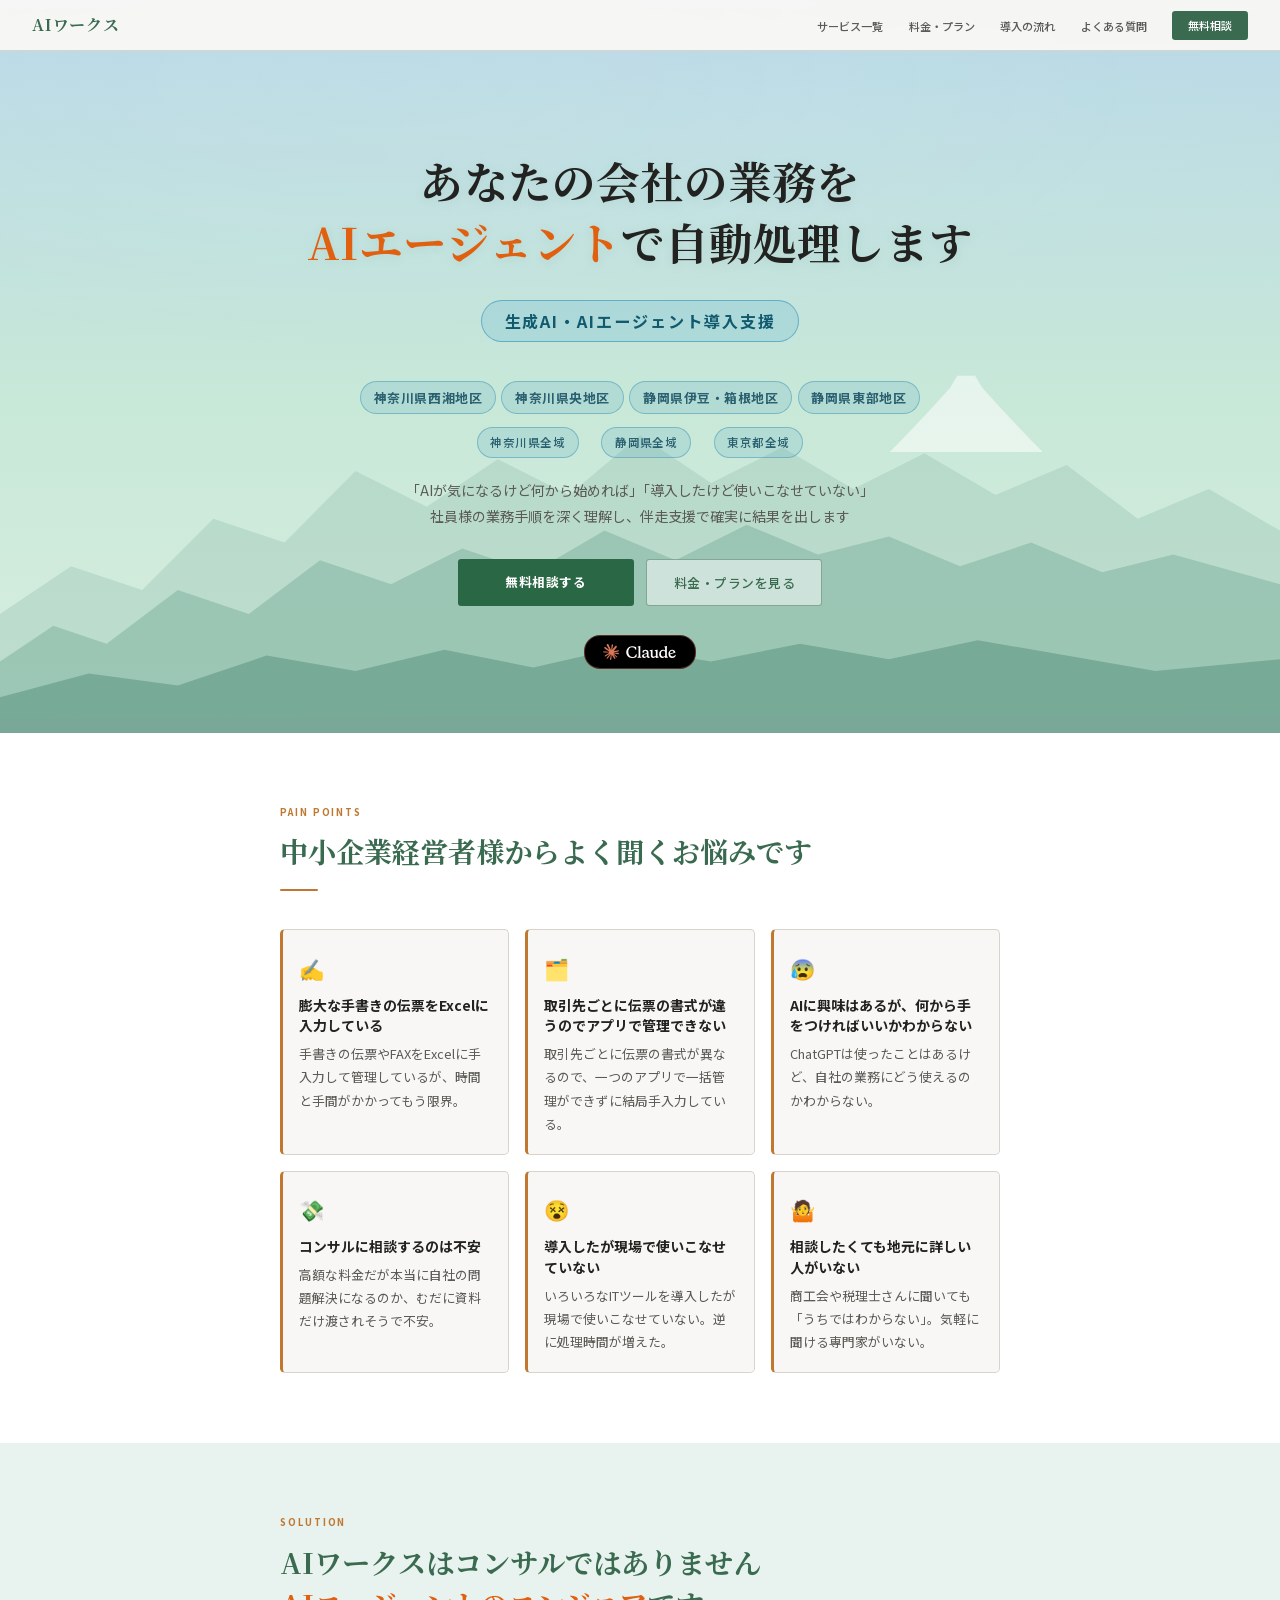
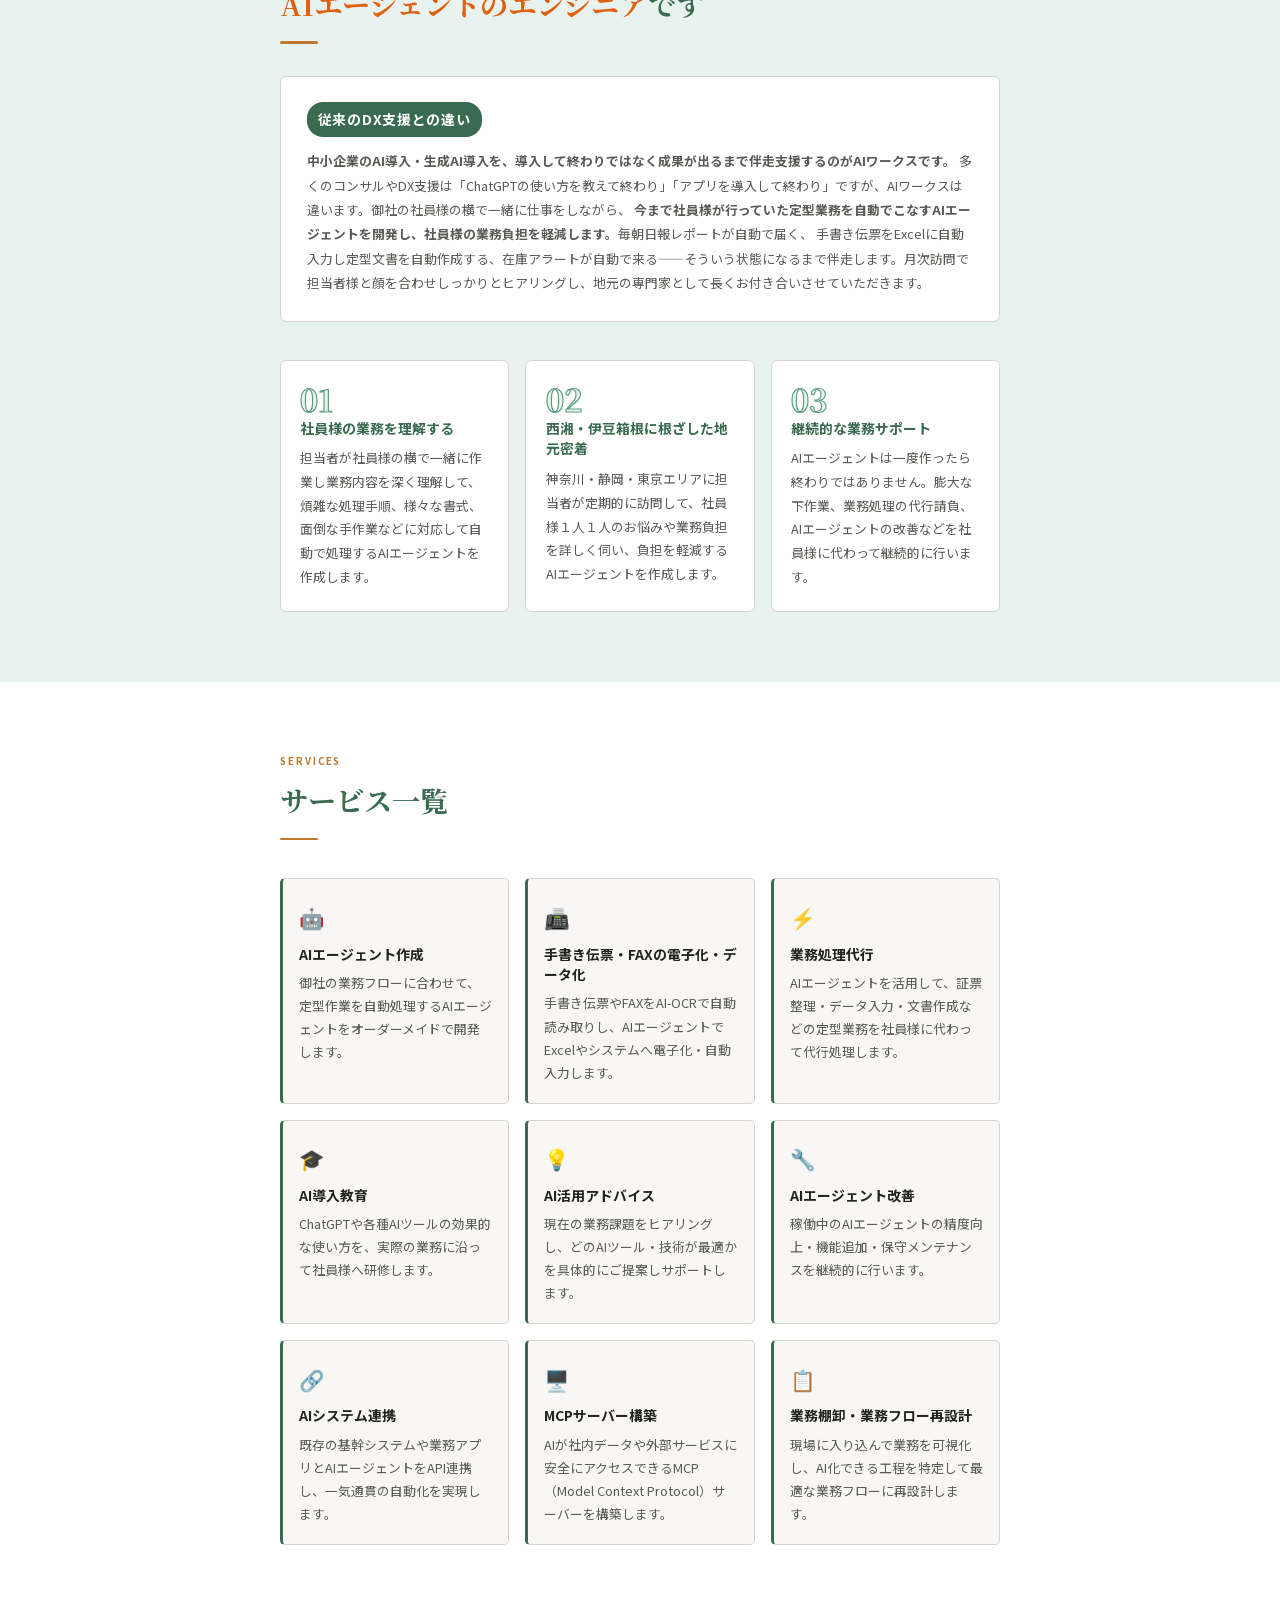
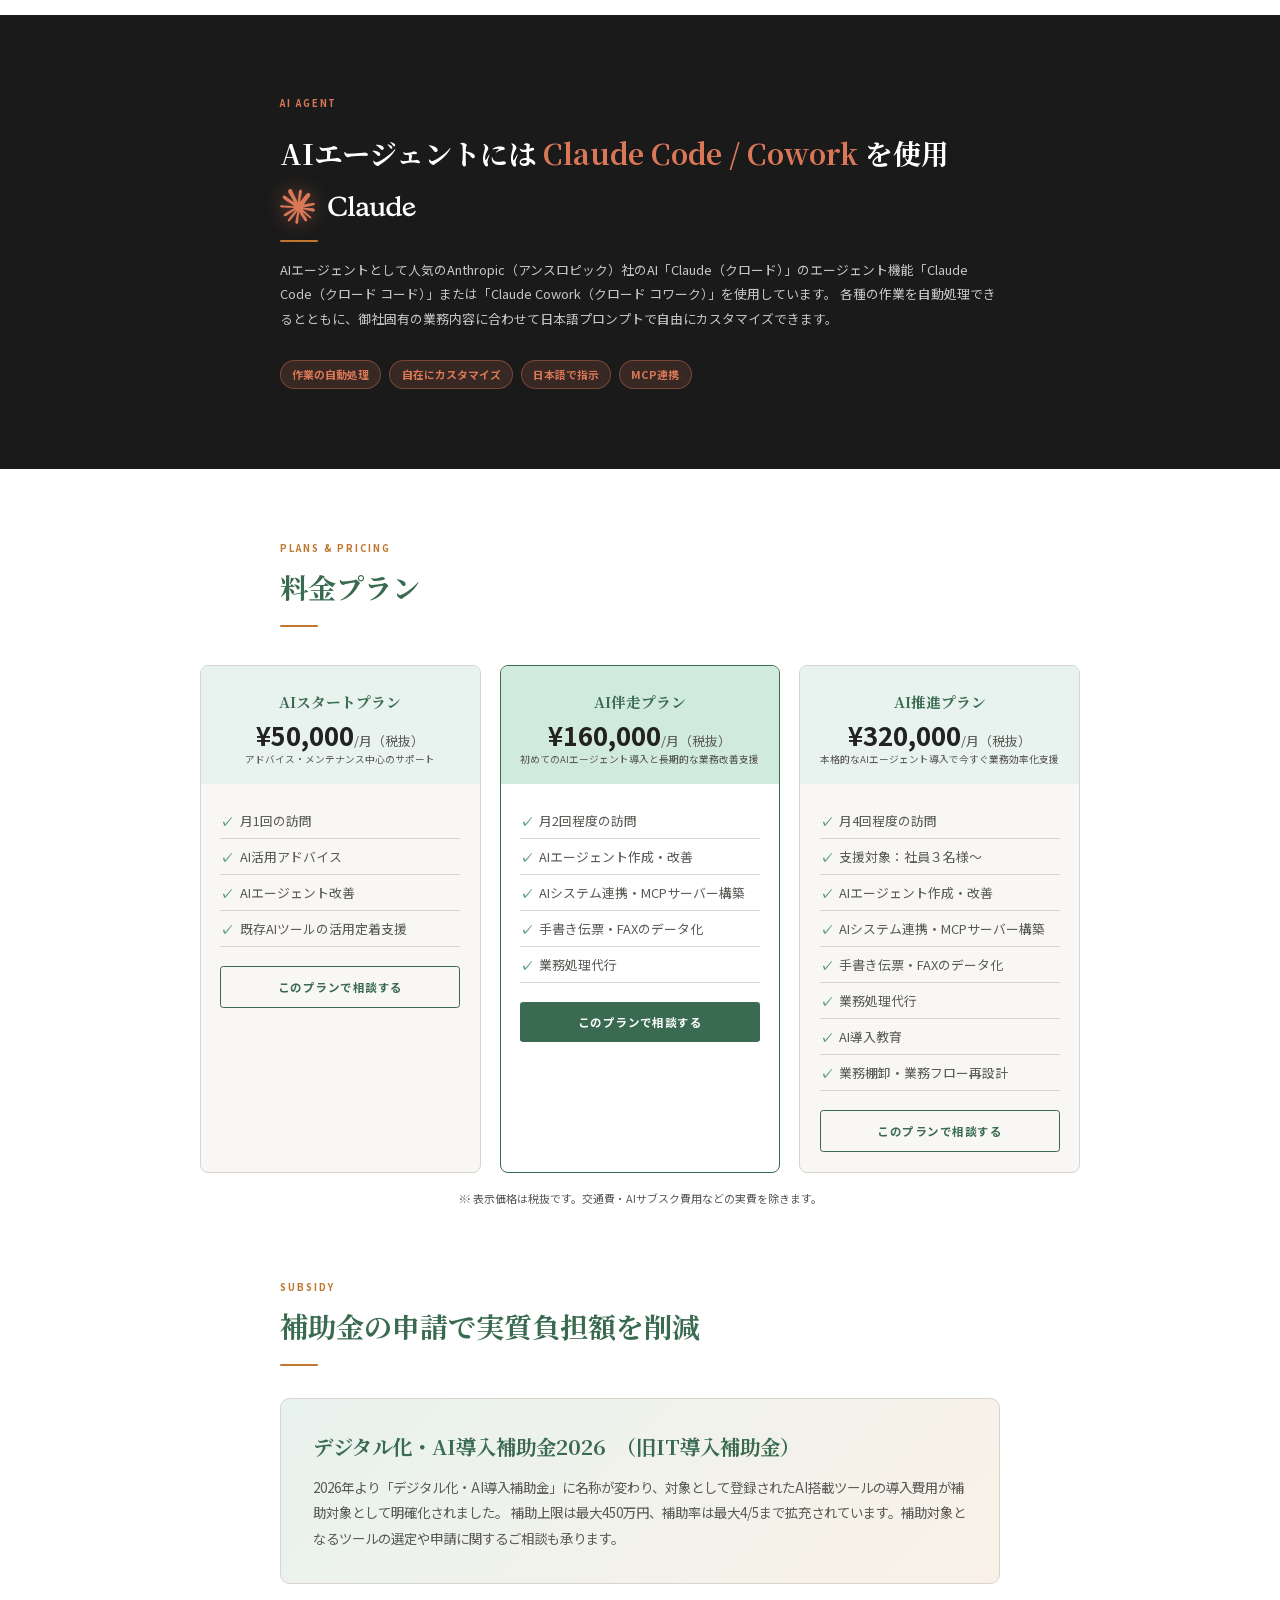
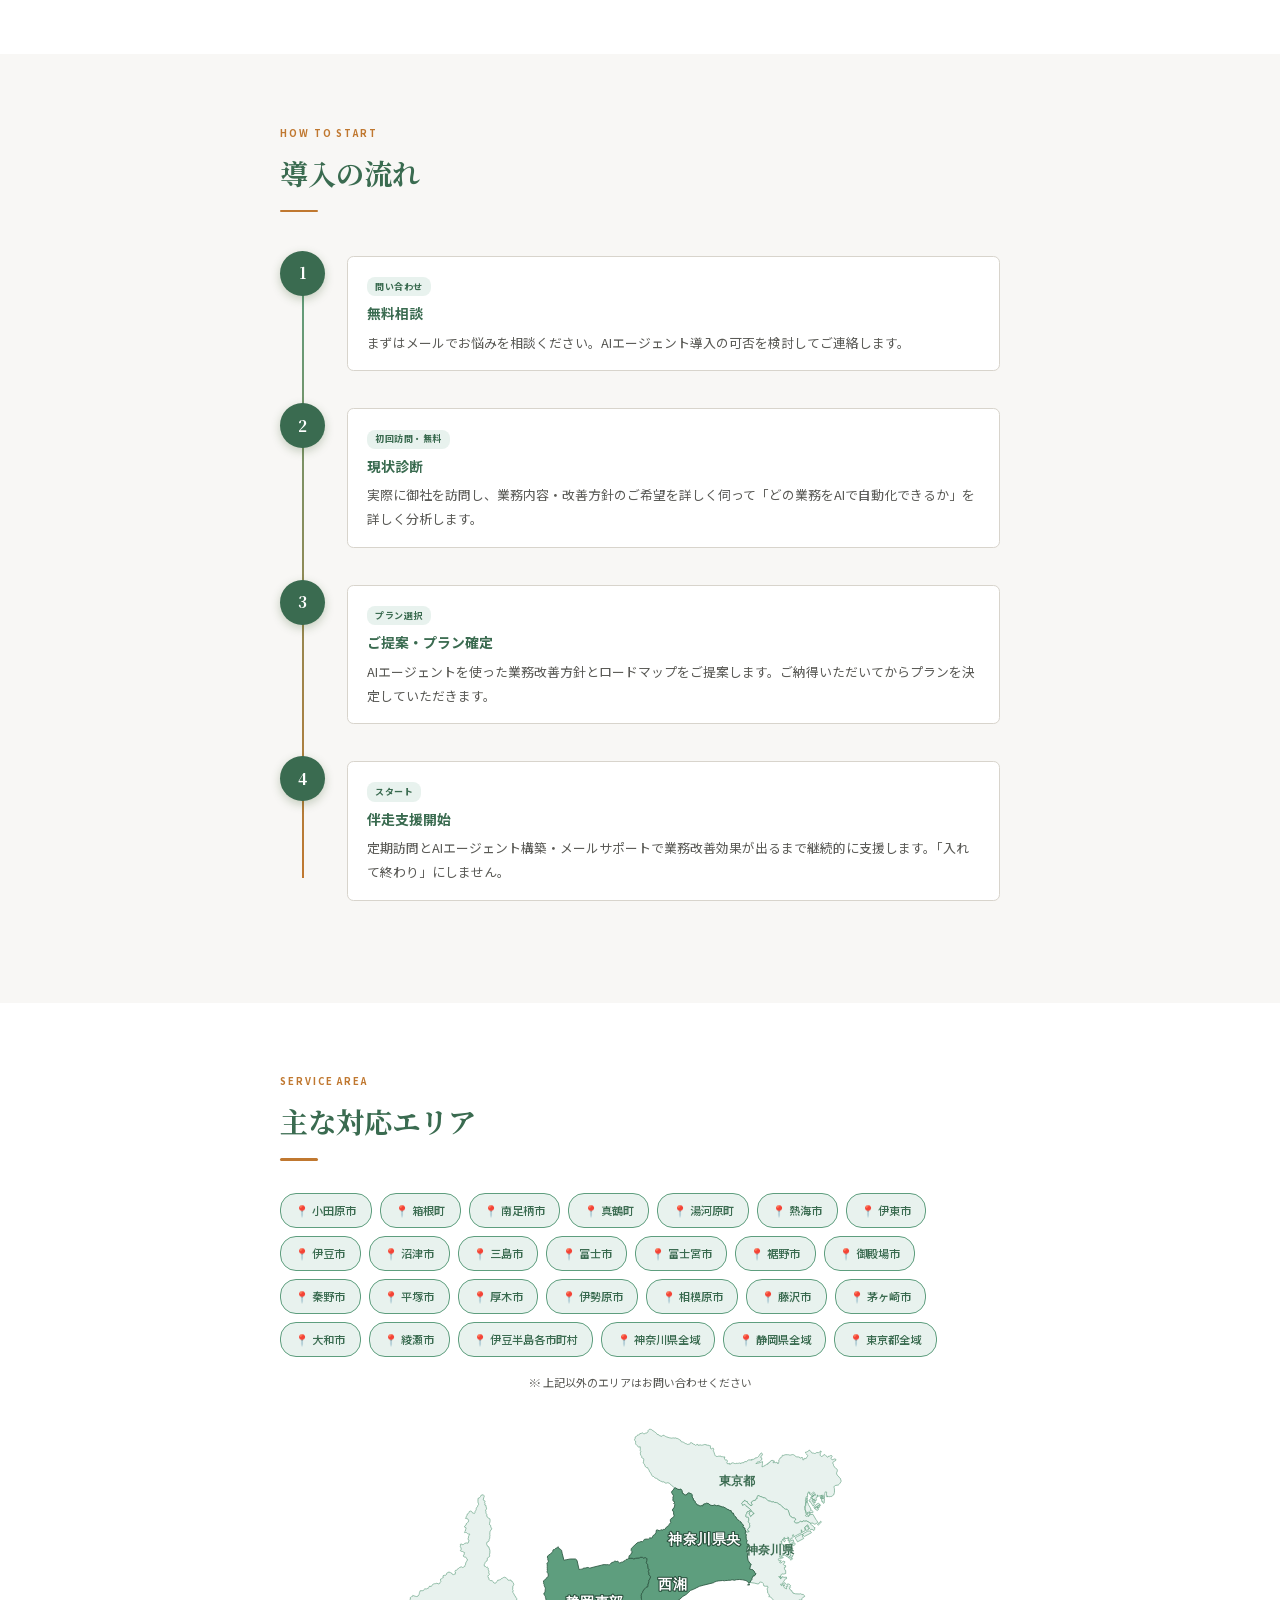
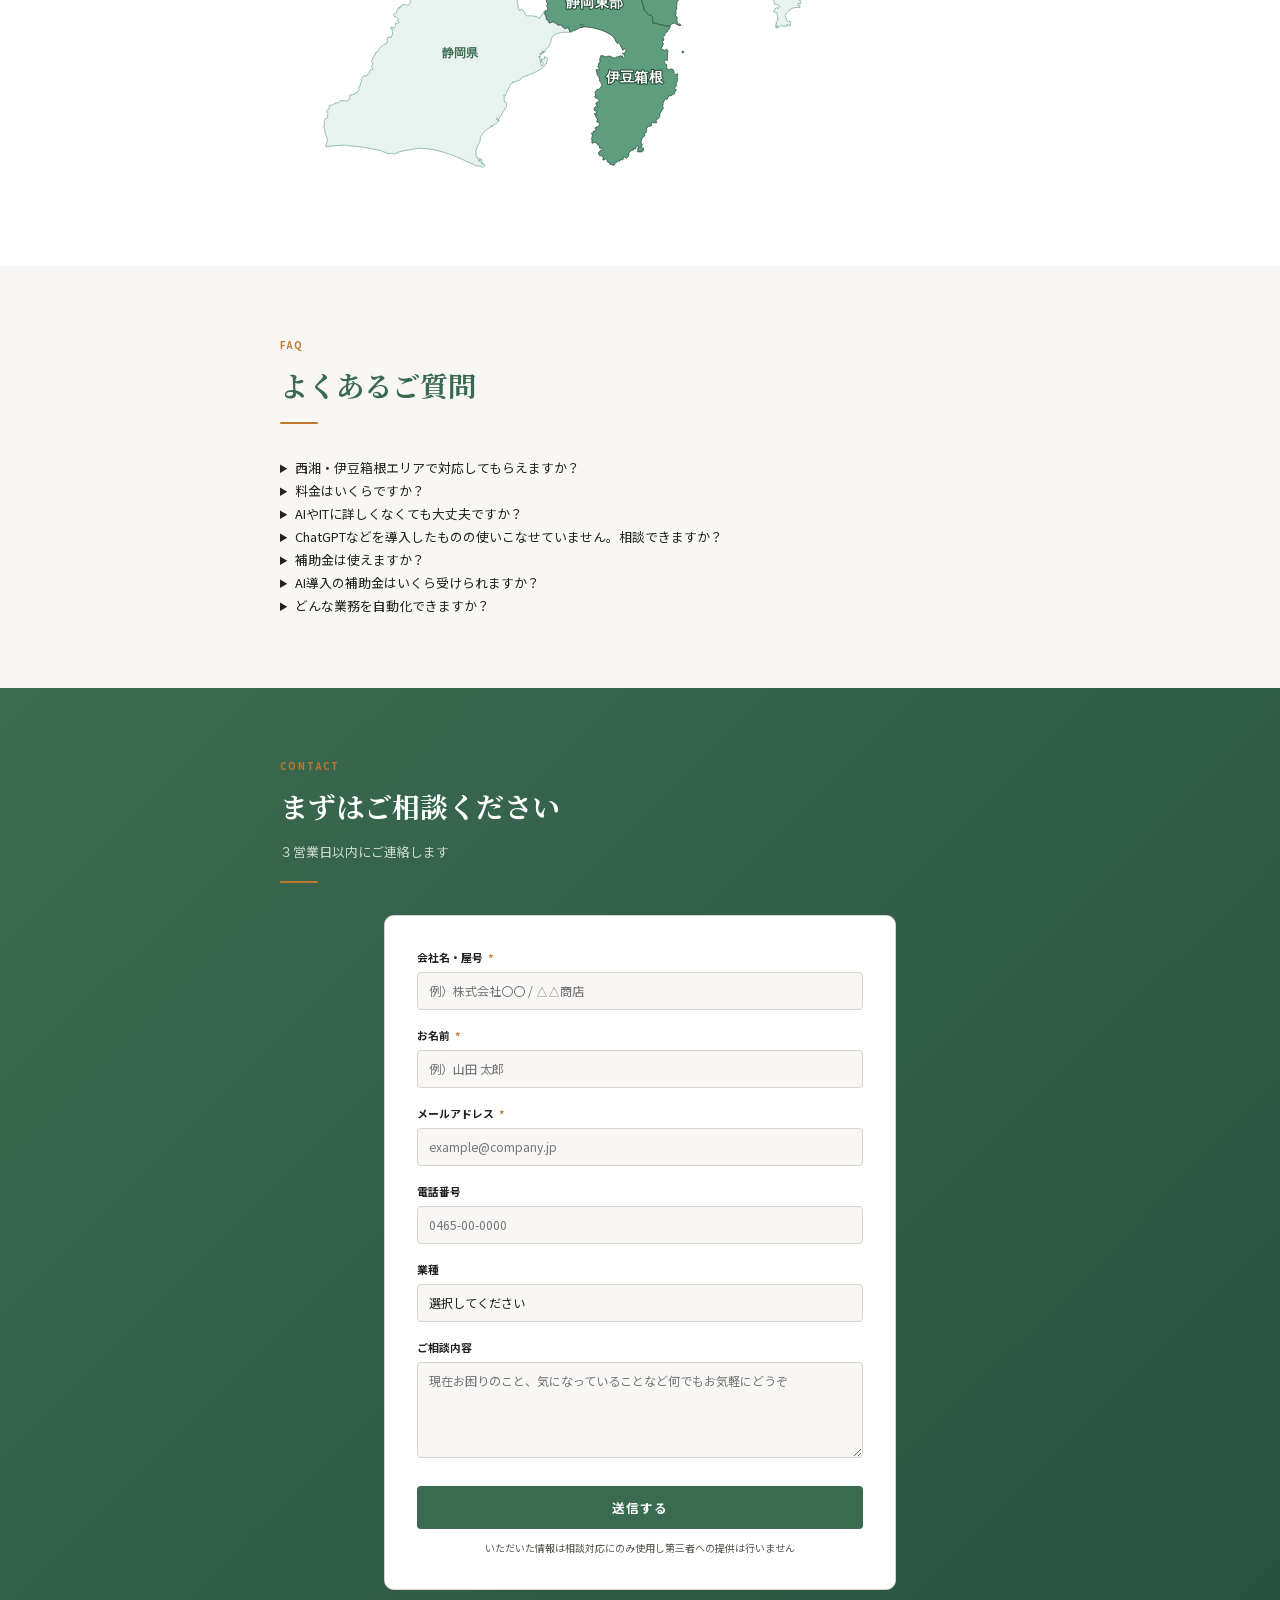
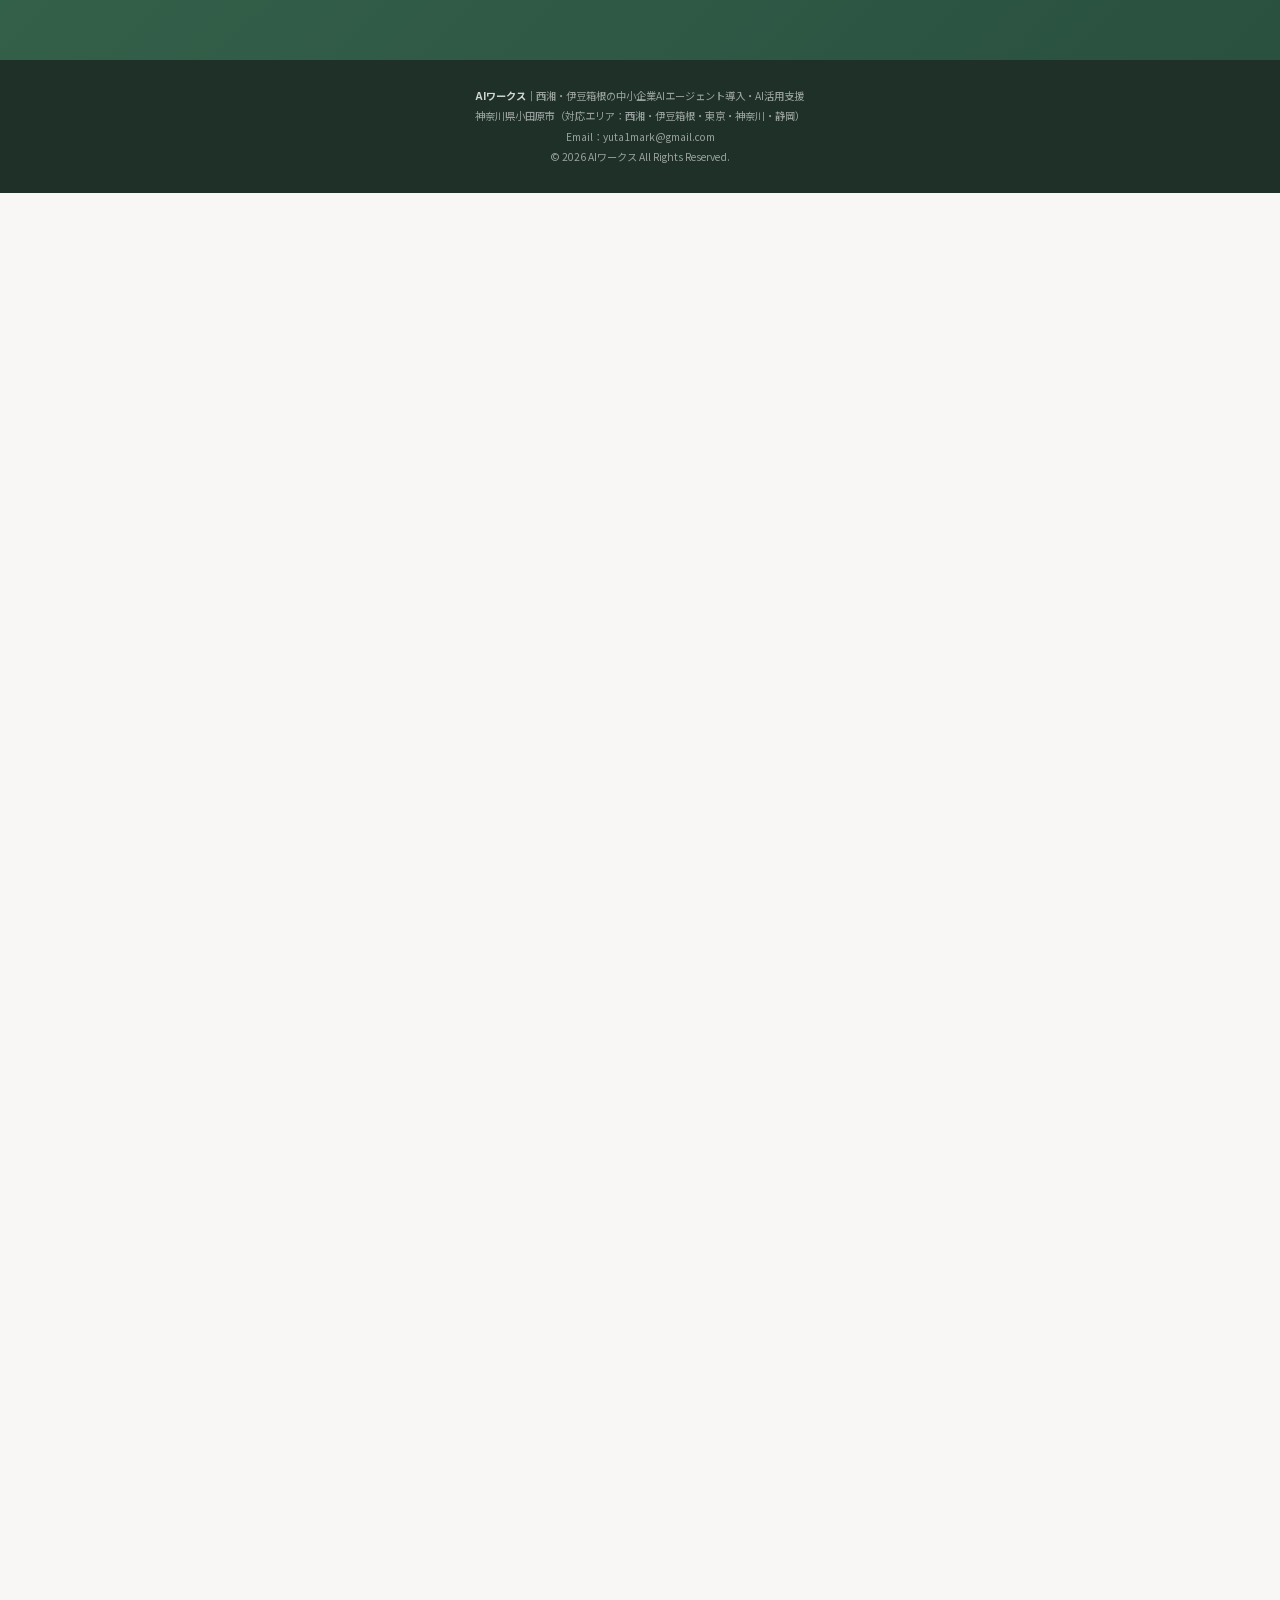
==== commit e50ebfc2: "perf: フォントを常用漢字サブセットで再構築、元のNoto書体に復元 前回の496分割セルフホストはリクエスト過多で逆効果だったため、 常用漢字2136字+かな+基本ラテン+ページ内全文字(275" ====
--- a/index.html
+++ b/index.html
@@ -166,8 +166,8 @@
 }
 </script>
 
-<link rel="stylesheet" href="fonts.css?v=20260729a">
-<link rel="stylesheet" href="aiworks_lp.css?v=20260729a">
+<link rel="stylesheet" href="fonts.css?v=20260729c">
+<link rel="stylesheet" href="aiworks_lp.css?v=20260729c">
 </head>
 <body>
 
--- a/fonts.css
+++ b/fonts.css
@@ -1 +1,4 @@
-@font-face{font-family:'Noto Sans JP';font-style:normal;font-weight:400;font-display:swap;src:url(fonts/-F62fjtqLzI2JPCgQBnw7HFow2oe2EcP5pp0erwTqsSWs9Jezazjcb4.0.woff2) format('woff2');unicode-range:U+25ee8,U+25f23,U+25f5c,U+25fd4,U+25fe0,U+25ffb,U+2600c,U+26017,U+26060,U+260ed,U+26222,U+2626a,U+26270,U+26286,U+2634c,U+26402,U+2667e,U+266b0,U+2671d,U+268dd,U+268ea,U+26951,U+2696f,U+26999,U+269dd,U+26a1e,U+26a58,U+26a8c,U+26ab7,U+26aff,U+26c29,U+26c73,U+26c9e,U+26cdd,U+26e40,U+26e65,U+26f94,U+26ff6-26ff8,U+270f4,U+2710d,U+27139,U+273da-273db,U+273fe,U+27410,U+27449,U+27614-27615,U+27631,U+27684,U+27693,U+2770e,U+27723,U+27752,U+278b2,U+27985,U+279b4,U+27a84,U+27bb3,U+27bbe,U+27bc7,U+27c3c,U+27cb8,U+27d73,U+27da0,U+27e10,U+27eaf,U+27fb7,U+2808a,U+280bb,U+28277,U+28282,U+282f3,U+283cd,U+2840c,U+28455,U+284dc,U+2856b,U+285c8-285c9,U+286d7,U+286fa,U+28946,U+28949,U+2896b,U+28987-28988,U+289ba-289bb,U+28a1e,U+28a29,U+28a43,U+28a71,U+28a99,U+28acd,U+28add,U+28ae4,U+28bc1,U+28bef,U+28cdd,U+28d10,U+28d71,U+28dfb,U+28e0f,U+28e17,U+28e1f,U+28e36,U+28e89,U+28eeb,U+28ef6,U+28f32,U+28ff8,U+292a0,U+292b1,U+29490,U+295cf,U+2967f,U+296f0,U+29719,U+29750,U+29810,U+298c6,U+29a72,U+29d4b,U+29ddb,U+29e15,U+29e3d,U+29e49,U+29e8a,U+29ec4,U+29edb,U+29ee9,U+29fce,U+29fd7,U+2a01a,U+2a02f,U+2a082,U+2a0f9,U+2a190,U+2a2b2,U+2a38c,U+2a437,U+2a5f1,U+2a602,U+2a61a,U+2a6b2,U+2a9e6,U+2b746,U+2b751,U+2b753,U+2b75a,U+2b75c,U+2b765,U+2b776-2b777,U+2b77c,U+2b782,U+2b789,U+2b78b,U+2b78e,U+2b794,U+2b7ac,U+2b7af,U+2b7bd,U+2b7c9,U+2b7cf,U+2b7d2,U+2b7d8,U+2b7f0,U+2b80d,U+2b817,U+2b81a,U+2d544,U+2e278,U+2e569,U+2e6ea,U+2f804,U+2f80f,U+2f815,U+2f818,U+2f81a,U+2f822,U+2f828,U+2f82c,U+2f833,U+2f83f,U+2f846,U+2f852,U+2f862,U+2f86d,U+2f873,U+2f877,U+2f884,U+2f899-2f89a,U+2f8a6,U+2f8ac,U+2f8b2,U+2f8b6,U+2f8d3,U+2f8db-2f8dc,U+2f8e1,U+2f8e5,U+2f8ea,U+2f8ed,U+2f8fc,U+2f903,U+2f90b,U+2f90f,U+2f91a,U+2f920-2f921,U+2f945,U+2f947,U+2f96c,U+2f995,U+2f9d0,U+2f9de-2f9df,U+2f9f4}@font-face{font-family:'Noto Sans JP';font-style:normal;font-weight:400;font-display:swap;src:url(fonts/-F62fjtqLzI2JPCgQBnw7HFow2oe2EcP5pp0erwTqsSWs9Jezazjcb4.1.woff2) format('woff2');unicode-range:U+1f235-1f23b,U+1f240-1f248,U+1f250-1f251,U+2000b,U+20089-2008a,U+200a2,U+200a4,U+200b0,U+200f5,U+20158,U+201a2,U+20213,U+2032b,U+20371,U+20381,U+203f9,U+2044a,U+20509,U+2053f,U+205b1,U+205d6,U+20611,U+20628,U+206ec,U+2074f,U+207c8,U+20807,U+2083a,U+208b9,U+2090e,U+2097c,U+20984,U+2099d,U+20a64,U+20ad3,U+20b1d,U+20b9f,U+20bb7,U+20d45,U+20d58,U+20de1,U+20e64,U+20e6d,U+20e95,U+20f5f,U+21201,U+2123d,U+21255,U+21274,U+2127b,U+212d7,U+212e4,U+212fd,U+2131b,U+21336,U+21344,U+213c4,U+2146d-2146e,U+215d7,U+21647,U+216b4,U+21706,U+21742,U+218bd,U+219c3,U+21a1a,U+21c56,U+21d2d,U+21d45,U+21d62,U+21d78,U+21d92,U+21d9c,U+21da1,U+21db7,U+21de0,U+21e33-21e34,U+21f1e,U+21f76,U+21ffa,U+2217b,U+22218,U+2231e,U+223ad,U+22609,U+226f3,U+2285b,U+228ab,U+2298f,U+22ab8,U+22b46,U+22b4f-22b50,U+22ba6,U+22c1d,U+22c24,U+22de1,U+22e42,U+22feb,U+231b6,U+231c3-231c4,U+231f5,U+23372,U+233cc,U+233d0,U+233d2-233d3,U+233d5,U+233da,U+233df,U+233e4,U+233fe,U+2344a-2344b,U+23451,U+23465,U+234e4,U+2355a,U+23594,U+235c4,U+23638-2363a,U+23647,U+2370c,U+2371c,U+2373f,U+23763-23764,U+237e7,U+237f1,U+237ff,U+23824,U+2383d,U+23a98,U+23c7f,U+23cbe,U+23cfe,U+23d00,U+23d0e,U+23d40,U+23dd3,U+23df9-23dfa,U+23f7e,U+2404b,U+24096,U+24103,U+241c6,U+241fe,U+242ee,U+243bc,U+243d0,U+24629,U+246a5,U+247f1,U+24896,U+248e9,U+24a4d,U+24b56,U+24b6f,U+24c16,U+24d14,U+24e04,U+24e0e,U+24e37,U+24e6a,U+24e8b,U+24ff2,U+2504a,U+25055,U+25122,U+251a9,U+251cd,U+251e5,U+2521e,U+2524c,U+2542e,U+2548e,U+254d9,U+2550e,U+255a7,U+2567f,U+25771,U+257a9,U+257b4,U+25874,U+259c4,U+259cc,U+259d4,U+25ad7,U+25ae3-25ae4,U+25af1,U+25bb2,U+25c4b,U+25c64,U+25da1,U+25e2e,U+25e56,U+25e62,U+25e65,U+25ec2,U+25ed8}@font-face{font-family:'Noto Sans JP';font-style:normal;font-weight:400;font-display:swap;src:url(fonts/-F62fjtqLzI2JPCgQBnw7HFow2oe2EcP5pp0erwTqsSWs9Jezazjcb4.2.woff2) format('woff2');unicode-range:U+ffd7,U+ffda-ffdc,U+ffe0-ffe2,U+ffe4,U+ffe6,U+ffe8-ffee,U+1f100-1f10c,U+1f110-1f16c,U+1f170-1f1ac,U+1f200-1f202,U+1f210-1f234}@font-face{font-family:'Noto Sans JP';font-style:normal;font-weight:400;font-display:swap;src:url(fonts/-F62fjtqLzI2JPCgQBnw7HFow2oe2EcP5pp0erwTqsSWs9Jezazjcb4.3.woff2) format('woff2');unicode-range:U+fa10,U+fa12-fa6d,U+fb00-fb04,U+fe10-fe19,U+fe30-fe42,U+fe44-fe52,U+fe54-fe66,U+fe68-fe6b,U+ff02,U+ff04,U+ff07,U+ff51,U+ff5b,U+ff5d,U+ff5f-ff60,U+ff66,U+ff69,U+ff87,U+ffa1-ffbe,U+ffc2-ffc7,U+ffca-ffcf,U+ffd2-ffd6}@font-face{font-family:'Noto Sans JP';font-style:normal;font-weight:400;font-display:swap;src:url(fonts/-F62fjtqLzI2JPCgQBnw7HFow2oe2EcP5pp0erwTqsSWs9Jezazjcb4.4.woff2) format('woff2');unicode-range:U+f92d-f959,U+f95b-f9f2,U+f9f4-fa0b,U+fa0e-fa0f}@font-face{font-family:'Noto Sans JP';font-style:normal;font-weight:400;font-display:swap;src:url(fonts/-F62fjtqLzI2JPCgQBnw7HFow2oe2EcP5pp0erwTqsSWs9Jezazjcb4.5.woff2) format('woff2');unicode-range:U+9e8b-9e8c,U+9e8e-9e8f,U+9e91-9e92,U+9e95-9e96,U+9e98,U+9e9b,U+9e9d-9e9e,U+9ea4-9ea5,U+9ea8-9eaa,U+9eac-9eb0,U+9eb3-9eb5,U+9eb8,U+9ebc-9ebf,U+9ec3,U+9ec6,U+9ec8,U+9ecb-9ecd,U+9ecf-9ed1,U+9ed4-9ed5,U+9ed8,U+9edb-9ee0,U+9ee4-9ee5,U+9ee7-9ee8,U+9eec-9ef2,U+9ef4-9ef9,U+9efb-9eff,U+9f02-9f03,U+9f07-9f09,U+9f0e-9f12,U+9f14-9f17,U+9f19-9f1b,U+9f1f-9f22,U+9f26,U+9f2a-9f2c,U+9f2f,U+9f31-9f32,U+9f34,U+9f37,U+9f39-9f3a,U+9f3c-9f3f,U+9f41,U+9f43-9f47,U+9f4a,U+9f4e-9f50,U+9f52-9f58,U+9f5a,U+9f5d-9f61,U+9f63,U+9f66-9f6a,U+9f6c-9f73,U+9f75-9f77,U+9f7a,U+9f7d,U+9f7f,U+9f8f-9f92,U+9f94-9f97,U+9f99,U+9f9c-9fa3,U+9fa5,U+9fb4,U+9fbc-9fc2,U+9fc4,U+9fc6,U+9fcc,U+f900-f92c}@font-face{font-family:'Noto Sans JP';font-style:normal;font-weight:400;font-display:swap;src:url(fonts/-F62fjtqLzI2JPCgQBnw7HFow2oe2EcP5pp0erwTqsSWs9Jezazjcb4.6.woff2) format('woff2');unicode-range:U+9c3e,U+9c41,U+9c43-9c4a,U+9c4e-9c50,U+9c52-9c54,U+9c56,U+9c58,U+9c5a-9c61,U+9c63,U+9c65,U+9c67-9c6b,U+9c6d-9c6e,U+9c70,U+9c72,U+9c75-9c78,U+9c7a-9c7c,U+9ce6-9ce7,U+9ceb-9cec,U+9cf0,U+9cf2,U+9cf6-9cf7,U+9cf9,U+9d02-9d03,U+9d06-9d09,U+9d0b,U+9d0e,U+9d11-9d12,U+9d15,U+9d17-9d18,U+9d1b-9d1f,U+9d23,U+9d26,U+9d2a-9d2c,U+9d2f-9d30,U+9d32-9d34,U+9d3a,U+9d3c-9d3f,U+9d41-9d48,U+9d4a,U+9d50-9d54,U+9d59,U+9d5d-9d65,U+9d69-9d6c,U+9d6f-9d70,U+9d72-9d73,U+9d76-9d77,U+9d7a-9d7c,U+9d7e,U+9d83-9d84,U+9d86-9d87,U+9d89-9d8a,U+9d8d-9d8e,U+9d92-9d93,U+9d95-9d9a,U+9da1,U+9da4,U+9da9-9dac,U+9dae,U+9db1-9db2,U+9db5,U+9db8-9dbd,U+9dbf-9dc4,U+9dc6-9dc7,U+9dc9-9dca,U+9dcf,U+9dd3-9dd7,U+9dd9-9dda,U+9dde-9de0,U+9de3,U+9de5-9de7,U+9de9,U+9deb,U+9ded-9df0,U+9df3-9df4,U+9df8,U+9dfd-9dfe,U+9e02,U+9e07,U+9e0a,U+9e0d-9e0e,U+9e10-9e12,U+9e15-9e16,U+9e19-9e1f,U+9e75,U+9e79-9e7d,U+9e80-9e85,U+9e87-9e88}@font-face{font-family:'Noto Sans JP';font-style:normal;font-weight:400;font-display:swap;src:url(fonts/-F62fjtqLzI2JPCgQBnw7HFow2oe2EcP5pp0erwTqsSWs9Jezazjcb4.7.woff2) format('woff2');unicode-range:U+9ae5-9ae7,U+9ae9,U+9aeb-9aec,U+9aee-9aef,U+9af1-9af5,U+9af7,U+9af9-9afb,U+9afd,U+9aff-9b06,U+9b08-9b09,U+9b0b-9b0e,U+9b10,U+9b12,U+9b16,U+9b18-9b1d,U+9b1f-9b20,U+9b22-9b23,U+9b25-9b2f,U+9b32-9b35,U+9b37,U+9b39-9b3b,U+9b3d,U+9b43-9b44,U+9b48,U+9b4b-9b4f,U+9b51,U+9b55-9b58,U+9b5b,U+9b5e,U+9b61,U+9b63,U+9b65-9b66,U+9b68,U+9b6a-9b6f,U+9b72-9b79,U+9b7f-9b80,U+9b83-9b87,U+9b89-9b8b,U+9b8d,U+9b8f-9b94,U+9b96-9b97,U+9b9a,U+9b9d-9ba0,U+9ba6-9ba7,U+9ba9-9baa,U+9bac,U+9bb0-9bb2,U+9bb4,U+9bb7-9bb9,U+9bbb-9bbc,U+9bbe-9bc1,U+9bc6-9bc8,U+9bca,U+9bce-9bd2,U+9bd4,U+9bd7-9bd8,U+9bdd,U+9bdf,U+9be1-9be5,U+9be7,U+9bea-9beb,U+9bee-9bf3,U+9bf5,U+9bf7-9bfa,U+9bfd,U+9bff-9c00,U+9c02,U+9c04,U+9c06,U+9c08-9c0d,U+9c0f-9c16,U+9c18-9c1e,U+9c21-9c2a,U+9c2d-9c32,U+9c35-9c37,U+9c39-9c3a,U+9c3d}@font-face{font-family:'Noto Sans JP';font-style:normal;font-weight:400;font-display:swap;src:url(fonts/-F62fjtqLzI2JPCgQBnw7HFow2oe2EcP5pp0erwTqsSWs9Jezazjcb4.8.woff2) format('woff2');unicode-range:U+98eb,U+98ed-98ee,U+98f0-98f1,U+98f3,U+98f6,U+9902,U+9907-9909,U+9911-9912,U+9914-9918,U+991a-9922,U+9924,U+9926-9927,U+992b-992c,U+992e,U+9931-9935,U+9939-993e,U+9940-9942,U+9945-9949,U+994b-994e,U+9950-9952,U+9954-9955,U+9958-9959,U+995b-995c,U+995e-9960,U+9963,U+9997-9998,U+999b,U+999d-999f,U+99a3,U+99a5-99a6,U+99a8,U+99ad-99ae,U+99b0-99b2,U+99b5,U+99b9-99ba,U+99bc-99bd,U+99bf,U+99c1,U+99c3,U+99c8-99c9,U+99d1,U+99d3-99d5,U+99d8-99df,U+99e1-99e2,U+99e7,U+99ea-99ee,U+99f0-99f2,U+99f4-99f5,U+99f8-99f9,U+99fb-99fe,U+9a01-9a05,U+9a08,U+9a0a-9a0c,U+9a0f-9a11,U+9a16,U+9a1a,U+9a1e,U+9a20,U+9a22-9a24,U+9a27,U+9a2b,U+9a2d-9a2e,U+9a31,U+9a33,U+9a35-9a38,U+9a3e,U+9a40-9a45,U+9a47,U+9a4a-9a4e,U+9a51-9a52,U+9a54-9a58,U+9a5b,U+9a5d,U+9a5f,U+9a62,U+9a64-9a65,U+9a69-9a6c,U+9aaa,U+9aac-9ab0,U+9ab2,U+9ab4-9ab7,U+9ab9,U+9abb-9ac1,U+9ac3,U+9ac6,U+9ac8,U+9ace-9ad3,U+9ad5-9ad7,U+9adb-9adc,U+9ade-9ae0,U+9ae2-9ae4}@font-face{font-family:'Noto Sans JP';font-style:normal;font-weight:400;font-display:swap;src:url(fonts/-F62fjtqLzI2JPCgQBnw7HFow2oe2EcP5pp0erwTqsSWs9Jezazjcb4.9.woff2) format('woff2');unicode-range:U+971d,U+9721-9724,U+9728,U+972a,U+9730-9731,U+9733,U+9736,U+9738-9739,U+973b,U+973d-973e,U+9741-9744,U+9746-974a,U+974d-974f,U+9751,U+9755,U+9757-9758,U+975a-975c,U+9760-9761,U+9763-9764,U+9766-9768,U+976a-976b,U+976e,U+9771,U+9773,U+9776-977d,U+977f-9781,U+9785-9786,U+9789,U+978b,U+978f-9790,U+9795-9797,U+9799-979a,U+979c,U+979e-97a0,U+97a2-97a3,U+97a6,U+97a8,U+97ab-97ac,U+97ae,U+97b1-97b6,U+97b8-97ba,U+97bc,U+97be-97bf,U+97c1,U+97c3-97ce,U+97d0-97d1,U+97d4,U+97d7-97d9,U+97db-97de,U+97e0-97e1,U+97e4,U+97e6,U+97ed-97ef,U+97f1-97f2,U+97f4-97f8,U+97fa,U+9804,U+9807,U+980a,U+980c-980f,U+9814,U+9816-9817,U+9819-981a,U+981c,U+981e,U+9820-9821,U+9823-9826,U+982b,U+982e-9830,U+9832-9835,U+9837,U+9839,U+983d-983e,U+9844,U+9846-9847,U+984a-984b,U+984f,U+9851-9853,U+9856-9857,U+9859-985b,U+9862-9863,U+9865-9866,U+986a-986c,U+986f-9871,U+9873-9875,U+98aa-98ab,U+98ad-98ae,U+98b0-98b1,U+98b4,U+98b6-98b8,U+98ba-98bc,U+98bf,U+98c2-98c8,U+98cb-98cc,U+98ce,U+98dc,U+98de,U+98e0-98e1,U+98e3,U+98e5-98e7,U+98e9-98ea}@font-face{font-family:'Noto Sans JP';font-style:normal;font-weight:400;font-display:swap;src:url(fonts/-F62fjtqLzI2JPCgQBnw7HFow2oe2EcP5pp0erwTqsSWs9Jezazjcb4.10.woff2) format('woff2');unicode-range:U+944a,U+944c,U+9452-9453,U+9455,U+9459-945c,U+945e-9463,U+9468,U+946a-946b,U+946d-9472,U+9475,U+9477,U+947c-947f,U+9481,U+9483-9485,U+9578-9579,U+957e-957f,U+9582,U+9584,U+9586-9588,U+958a,U+958c-958f,U+9592,U+9594,U+9596,U+9598-9599,U+959d-95a1,U+95a4,U+95a6-95a9,U+95ab-95ad,U+95b1,U+95b4,U+95b6,U+95b9-95bf,U+95c3,U+95c6,U+95c8-95cd,U+95d0-95d6,U+95d9-95da,U+95dc-95e2,U+95e4-95e6,U+95e8,U+961d-961e,U+9621-9622,U+9624-9626,U+9628,U+962c,U+962e-962f,U+9631,U+9633-9634,U+9637-963a,U+963c-963d,U+9641-9642,U+964b-964c,U+964f,U+9652,U+9654,U+9656-9658,U+965c-965f,U+9661,U+9666,U+966a,U+966c,U+966e,U+9672,U+9674,U+9677,U+967b-967c,U+967e-967f,U+9681-9684,U+9689,U+968b,U+968d,U+9691,U+9695-9698,U+969a,U+969d,U+969f,U+96a4-96aa,U+96ae-96b4,U+96b6,U+96b8-96bb,U+96bd,U+96c1,U+96c9-96cb,U+96cd-96ce,U+96d2,U+96d5-96d6,U+96d8-96da,U+96dc-96df,U+96e9,U+96ef,U+96f1,U+96f9-96fa,U+9702-9706,U+9708-9709,U+970d-970f,U+9711,U+9713-9714,U+9716,U+9719-971b}@font-face{font-family:'Noto Sans JP';font-style:normal;font-weight:400;font-display:swap;src:url(fonts/-F62fjtqLzI2JPCgQBnw7HFow2oe2EcP5pp0erwTqsSWs9Jezazjcb4.11.woff2) format('woff2');unicode-range:U+92bc-92bd,U+92bf-92c3,U+92c5-92c8,U+92cb-92d0,U+92d2-92d3,U+92d5,U+92d7-92d9,U+92dc-92dd,U+92df-92e1,U+92e3-92e5,U+92e7-92ea,U+92ec,U+92ee,U+92f0,U+92f2,U+92f7-92fb,U+92ff-9300,U+9302,U+9304,U+9308,U+930d,U+930f-9311,U+9314-9315,U+9318-931a,U+931c-931f,U+9321-9325,U+9327-932b,U+932e,U+9333-9337,U+933a-933b,U+9344,U+9347-934a,U+934d,U+9350-9352,U+9354-9358,U+935a,U+935c,U+935e,U+9360,U+9364-9365,U+9367,U+9369-936d,U+936f-9371,U+9373-9374,U+9376,U+937a,U+937d-9382,U+9388,U+938a-938b,U+938d,U+938f,U+9392,U+9394-9395,U+9397-9398,U+939a-939b,U+939e,U+93a1,U+93a3-93a4,U+93a6,U+93a8-93a9,U+93ab-93ad,U+93b0,U+93b4-93b6,U+93b9-93bb,U+93c1,U+93c3-93cd,U+93d0-93d1,U+93d3,U+93d6-93d9,U+93dc-93df,U+93e2,U+93e4-93e8,U+93f1,U+93f5,U+93f7-93fb,U+93fd,U+9401-9404,U+9407-9409,U+940d-9410,U+9413-9417,U+9419-941a,U+941f,U+9421,U+942b,U+942e-942f,U+9431-9434,U+9436,U+9438,U+943a-943b,U+943d,U+943f,U+9441,U+9443-9445,U+9448}@font-face{font-family:'Noto Sans JP';font-style:normal;font-weight:400;font-display:swap;src:url(fonts/-F62fjtqLzI2JPCgQBnw7HFow2oe2EcP5pp0erwTqsSWs9Jezazjcb4.12.woff2) format('woff2');unicode-range:U+9143,U+9146-914c,U+914f,U+9153,U+9156-915b,U+9161,U+9163-9165,U+9167,U+9169,U+916d,U+9172-9174,U+9179-917b,U+9181-9183,U+9185-9187,U+9189-918b,U+918e,U+9191,U+9193-9195,U+9197-9198,U+919e,U+91a1-91a2,U+91a6,U+91a8,U+91aa-91b6,U+91ba-91bd,U+91bf-91c6,U+91c9,U+91cb,U+91d0,U+91d3-91d4,U+91d6-91d7,U+91d9-91db,U+91de-91df,U+91e1,U+91e4-91e6,U+91e9-91ea,U+91ec-91f1,U+91f5-91f7,U+91f9,U+91fb-91fd,U+91ff-9201,U+9204-9207,U+9209-920a,U+920c,U+920e,U+9210-9218,U+921c-921e,U+9223-9226,U+9228-9229,U+922c,U+922e-9230,U+9233,U+9235-923a,U+923c,U+923e-9240,U+9242-9243,U+9245-924b,U+924d-9251,U+9256-925a,U+925c-925e,U+9260-9261,U+9264-9269,U+926e-9270,U+9275-9279,U+927b-927f,U+9288-928a,U+928d-928e,U+9291-9293,U+9295-9297,U+9299,U+929b-929c,U+929f-92a0,U+92a4-92a5,U+92a7-92a8,U+92ab,U+92af,U+92b2-92b3,U+92b6-92bb}@font-face{font-family:'Noto Sans JP';font-style:normal;font-weight:400;font-display:swap;src:url(fonts/-F62fjtqLzI2JPCgQBnw7HFow2oe2EcP5pp0erwTqsSWs9Jezazjcb4.13.woff2) format('woff2');unicode-range:U+8f52-8f55,U+8f57-8f58,U+8f5c-8f5e,U+8f61-8f66,U+8f9c-8f9d,U+8f9f-8fa2,U+8fa4-8fa8,U+8fad-8faf,U+8fb4-8fb8,U+8fbe,U+8fc0-8fc2,U+8fc6,U+8fc8,U+8fca-8fcb,U+8fcd,U+8fd0,U+8fd2-8fd3,U+8fd5,U+8fda,U+8fe0,U+8fe2-8fe5,U+8fe8-8fea,U+8fed-8fef,U+8ff1,U+8ff4-8ff6,U+8ff8-8ffb,U+8ffe,U+9002,U+9004-9005,U+9008,U+900b-900e,U+9011,U+9013,U+9015-9016,U+9018,U+901b,U+901e,U+9021,U+9027-902a,U+902c-902d,U+902f,U+9033-9037,U+9039,U+903c,U+903e-903f,U+9041,U+9043-9044,U+9049,U+904c,U+904f-9052,U+9056,U+9058,U+905b-905e,U+9062,U+9066-9068,U+906c,U+906f-9070,U+9072,U+9074,U+9076,U+9079,U+9080-9083,U+9085,U+9087-9088,U+908b-908c,U+908e-9090,U+9095,U+9097-9099,U+909b,U+90a0-90a2,U+90a5,U+90a8,U+90af-90b6,U+90bd-90be,U+90c3-90c5,U+90c7-90c9,U+90cc,U+90d2,U+90d5,U+90d7-90d9,U+90db-90df,U+90e2,U+90e4-90e5,U+90eb,U+90ef-90f0,U+90f2,U+90f4,U+90f6,U+90fe-9100,U+9102,U+9104-9106,U+9108,U+910d,U+9110,U+9112,U+9114-911a,U+911c,U+911e,U+9120,U+9122-9123,U+9125,U+9127,U+9129,U+912d-9132,U+9134,U+9136-9137,U+9139-913a,U+913c-913d}@font-face{font-family:'Noto Sans JP';font-style:normal;font-weight:400;font-display:swap;src:url(fonts/-F62fjtqLzI2JPCgQBnw7HFow2oe2EcP5pp0erwTqsSWs9Jezazjcb4.14.woff2) format('woff2');unicode-range:U+8dc0,U+8dc2,U+8dc5-8dc8,U+8dca-8dcc,U+8dce-8dcf,U+8dd1,U+8dd4-8dd7,U+8dd9-8ddb,U+8ddf,U+8de3-8de5,U+8de7,U+8dea-8dec,U+8df0-8df2,U+8df4,U+8dfc-8dfd,U+8dff,U+8e01,U+8e04-8e06,U+8e08-8e09,U+8e0b-8e0c,U+8e10-8e11,U+8e14,U+8e16,U+8e1d-8e23,U+8e26-8e27,U+8e30-8e31,U+8e33-8e39,U+8e3d,U+8e40-8e42,U+8e44,U+8e47-8e50,U+8e54-8e55,U+8e59,U+8e5b-8e64,U+8e69,U+8e6c-8e6d,U+8e6f-8e72,U+8e75-8e77,U+8e79-8e7c,U+8e81-8e85,U+8e89,U+8e8b,U+8e90-8e95,U+8e98-8e9b,U+8e9d-8e9e,U+8ea1-8ea2,U+8ea7,U+8ea9-8eaa,U+8eac-8eb1,U+8eb3,U+8eb5-8eb6,U+8eba-8ebb,U+8ebe,U+8ec0-8ec1,U+8ec3-8ec8,U+8ecb,U+8ecf,U+8ed1,U+8ed4,U+8edb-8edc,U+8ee3,U+8ee8,U+8eeb,U+8eed-8eee,U+8ef0-8ef1,U+8ef7,U+8ef9-8efc,U+8efe,U+8f00,U+8f02,U+8f05,U+8f07-8f08,U+8f0a,U+8f0f-8f10,U+8f12-8f13,U+8f15-8f19,U+8f1b-8f1c,U+8f1e-8f21,U+8f23,U+8f25-8f28,U+8f2b-8f2f,U+8f33-8f37,U+8f39-8f3b,U+8f3e,U+8f40-8f43,U+8f45-8f47,U+8f49-8f4a,U+8f4c-8f4f,U+8f51}@font-face{font-family:'Noto Sans JP';font-style:normal;font-weight:400;font-display:swap;src:url(fonts/-F62fjtqLzI2JPCgQBnw7HFow2oe2EcP5pp0erwTqsSWs9Jezazjcb4.15.woff2) format('woff2');unicode-range:U+8b2d,U+8b30,U+8b37,U+8b3c,U+8b3e,U+8b41-8b46,U+8b48-8b49,U+8b4c-8b4f,U+8b51-8b54,U+8b56,U+8b59,U+8b5b,U+8b5e-8b5f,U+8b63,U+8b69,U+8b6b-8b6d,U+8b6f,U+8b71,U+8b74,U+8b76,U+8b78-8b79,U+8b7c-8b81,U+8b84-8b85,U+8b8a-8b8f,U+8b92-8b96,U+8b99-8b9a,U+8b9c-8ba0,U+8c38-8c3a,U+8c3d-8c3f,U+8c41,U+8c45,U+8c47-8c49,U+8c4b-8c4c,U+8c4e-8c51,U+8c53-8c55,U+8c57-8c59,U+8c5b,U+8c5d,U+8c62-8c64,U+8c66,U+8c68-8c69,U+8c6b-8c6d,U+8c73,U+8c75-8c76,U+8c78,U+8c7a-8c7c,U+8c7e,U+8c82,U+8c85-8c87,U+8c89-8c8b,U+8c8d-8c8e,U+8c90,U+8c92-8c94,U+8c98-8c99,U+8c9b-8c9c,U+8c9f,U+8ca4,U+8cad-8cae,U+8cb2-8cb3,U+8cb6,U+8cb9-8cba,U+8cbd,U+8cc1-8cc2,U+8cc4-8cc6,U+8cc8-8cc9,U+8ccb,U+8ccd-8ccf,U+8cd2,U+8cd5-8cd6,U+8cd9-8cda,U+8cdd,U+8ce1,U+8ce3-8ce4,U+8ce6,U+8ce8,U+8cec,U+8cef-8cf2,U+8cf4-8cf5,U+8cf7-8cf8,U+8cfa-8cfb,U+8cfd-8cff,U+8d01,U+8d03-8d04,U+8d07,U+8d09-8d0b,U+8d0d-8d10,U+8d12-8d14,U+8d16-8d17,U+8d1b-8d1d,U+8d65,U+8d67,U+8d69,U+8d6b-8d6e,U+8d71,U+8d73,U+8d76,U+8d7f,U+8d81-8d82,U+8d84,U+8d88,U+8d8d,U+8d90-8d91,U+8d95,U+8d99,U+8d9e-8da0,U+8da6,U+8da8,U+8dab-8dac,U+8daf,U+8db2,U+8db5,U+8db7,U+8db9-8dbc,U+8dbe}@font-face{font-family:'Noto Sans JP';font-style:normal;font-weight:400;font-display:swap;src:url(fonts/-F62fjtqLzI2JPCgQBnw7HFow2oe2EcP5pp0erwTqsSWs9Jezazjcb4.16.woff2) format('woff2');unicode-range:U+8973-8975,U+8977,U+897a-897e,U+8980,U+8983,U+8988-898a,U+898d,U+8990,U+8993-8995,U+8998,U+899b-899c,U+899f-89a1,U+89a5-89a6,U+89a9,U+89ac,U+89af-89b0,U+89b2,U+89b4-89b7,U+89ba,U+89bc-89bd,U+89bf-89c1,U+89d4-89d8,U+89da,U+89dc-89dd,U+89e5,U+89e7,U+89e9,U+89eb,U+89ed,U+89f1,U+89f3-89f4,U+89f6,U+89f8-89f9,U+89fd,U+89ff,U+8a01,U+8a04-8a05,U+8a07,U+8a0c,U+8a0f-8a12,U+8a14-8a16,U+8a1b,U+8a1d-8a1e,U+8a20-8a22,U+8a24-8a26,U+8a2b-8a2c,U+8a2f,U+8a35-8a37,U+8a3b,U+8a3d-8a3e,U+8a40-8a41,U+8a43,U+8a45-8a49,U+8a4d-8a4e,U+8a51-8a54,U+8a56-8a58,U+8a5b-8a5d,U+8a61-8a62,U+8a65,U+8a67,U+8a6c-8a6d,U+8a75-8a77,U+8a79-8a7c,U+8a7e-8a80,U+8a82-8a86,U+8a8b,U+8a8f-8a92,U+8a96-8a97,U+8a99-8a9a,U+8a9f,U+8aa1,U+8aa3,U+8aa5-8aaa,U+8aae-8aaf,U+8ab3,U+8ab6-8ab7,U+8abb-8abc,U+8abe,U+8ac2-8ac4,U+8ac6,U+8ac8-8aca,U+8acc-8acd,U+8ad0-8ad1,U+8ad3-8ad5,U+8ad7,U+8ada-8ae2,U+8ae4,U+8ae7,U+8aeb-8aec,U+8aee,U+8af0-8af1,U+8af3-8af7,U+8afa,U+8afc,U+8aff,U+8b01-8b02,U+8b04-8b07,U+8b0a-8b0d,U+8b0f-8b11,U+8b14,U+8b16,U+8b1a,U+8b1c,U+8b1e-8b20,U+8b26,U+8b28,U+8b2b-8b2c}@font-face{font-family:'Noto Sans JP';font-style:normal;font-weight:400;font-display:swap;src:url(fonts/-F62fjtqLzI2JPCgQBnw7HFow2oe2EcP5pp0erwTqsSWs9Jezazjcb4.17.woff2) format('woff2');unicode-range:U+87e2-87e6,U+87ea-87ed,U+87ef,U+87f1,U+87f3,U+87f5-87f8,U+87fa-87fb,U+87fe-87ff,U+8801,U+8803,U+8805-8807,U+8809-880b,U+880d-8816,U+8818-881c,U+881e-881f,U+8821-8822,U+8827-8828,U+882d-882e,U+8830-8832,U+8835-8836,U+8839-883c,U+8841-8845,U+8848-884b,U+884d-884e,U+8851-8852,U+8855-8856,U+8858-885a,U+885c,U+885e-8860,U+8862,U+8864,U+8869,U+886b,U+886e-886f,U+8871-8872,U+8875,U+8877,U+8879,U+887b,U+887d-887e,U+8880-8882,U+8888,U+888d,U+8892,U+8897-889c,U+889e-88a0,U+88a2,U+88a4,U+88a8,U+88aa,U+88ae,U+88b0-88b1,U+88b5,U+88b7,U+88ba,U+88bc-88c0,U+88c3-88c4,U+88c6,U+88ca-88ce,U+88d1-88d4,U+88d8-88d9,U+88db,U+88dd-88e1,U+88e7-88e8,U+88ef-88f2,U+88f4-88f5,U+88f7,U+88f9,U+88fc,U+8901-8902,U+8904,U+8906,U+890a,U+890c-890f,U+8913,U+8915-8916,U+8918-891a,U+891c-891e,U+8920,U+8925-8928,U+892a-892b,U+8930-8932,U+8935-893b,U+893e,U+8940-8946,U+8949,U+894c-894d,U+894f,U+8952,U+8956-8957,U+895a-895c,U+895e,U+8960-8964,U+8966,U+896a-896b,U+896d-8970}@font-face{font-family:'Noto Sans JP';font-style:normal;font-weight:400;font-display:swap;src:url(fonts/-F62fjtqLzI2JPCgQBnw7HFow2oe2EcP5pp0erwTqsSWs9Jezazjcb4.18.woff2) format('woff2');unicode-range:U+8655-8659,U+865b,U+865d-8664,U+8667,U+8669,U+866c,U+866f,U+8671,U+8675-8677,U+867a-867b,U+867d,U+8687-8689,U+868b-868d,U+8691,U+8693,U+8695-8696,U+8698,U+869a,U+869c-869d,U+86a1,U+86a3-86a4,U+86a6-86ab,U+86ad,U+86af-86b1,U+86b3-86b9,U+86bf-86c1,U+86c3-86c6,U+86c9,U+86cb,U+86ce,U+86d1-86d2,U+86d4-86d5,U+86d7,U+86da,U+86dc,U+86de-86e0,U+86e3-86e7,U+86e9,U+86ec-86ed,U+86ef,U+86f8-86fe,U+8700,U+8703-870b,U+870d-8714,U+8719-871a,U+871e-871f,U+8721-8723,U+8725,U+8728-8729,U+872e-872f,U+8731-8732,U+8734,U+8737,U+8739-8740,U+8743,U+8745,U+8749,U+874b-874e,U+8751,U+8753,U+8755,U+8757-8759,U+875d,U+875f-8761,U+8763-8766,U+8768,U+876a,U+876e-876f,U+8771-8772,U+8774,U+8778,U+877b-877c,U+877f,U+8782-8789,U+878b-878c,U+878e,U+8790,U+8793,U+8795,U+8797-8799,U+879e-87a0,U+87a2-87a3,U+87a7,U+87ab-87af,U+87b1,U+87b3,U+87b5,U+87bb,U+87bd-87c1,U+87c4,U+87c6-87cb,U+87ce,U+87d0,U+87d2,U+87d5-87d6,U+87d9-87da,U+87dc,U+87df-87e0}@font-face{font-family:'Noto Sans JP';font-style:normal;font-weight:400;font-display:swap;src:url(fonts/-F62fjtqLzI2JPCgQBnw7HFow2oe2EcP5pp0erwTqsSWs9Jezazjcb4.19.woff2) format('woff2');unicode-range:U+84b4,U+84b9-84bb,U+84bd-84c2,U+84c6-84ca,U+84cc-84d1,U+84d3,U+84d6,U+84d9-84da,U+84dc,U+84e7,U+84ea,U+84ec,U+84ef-84f2,U+84f4,U+84f7,U+84fa-84fd,U+84ff-8500,U+8502-8503,U+8506-8507,U+850c,U+850e,U+8510,U+8514-8515,U+8517-8518,U+851a-851c,U+851e-851f,U+8521-8525,U+8527,U+852a-852c,U+852f,U+8532-8534,U+8536,U+853e-8541,U+8543,U+8546,U+8548,U+854a-854b,U+854f-8553,U+8555-855a,U+855c-8564,U+8569-856b,U+856d,U+856f,U+8577,U+8579-857b,U+857d-8581,U+8585-8586,U+8588-858c,U+858f-8591,U+8593,U+8597-8598,U+859b-859d,U+859f-85a0,U+85a2,U+85a4-85a5,U+85a7-85a8,U+85ad-85b0,U+85b4,U+85b6-85ba,U+85bc-85bf,U+85c1-85c2,U+85c7,U+85c9-85cb,U+85ce-85d0,U+85d5,U+85d8-85da,U+85dc,U+85df-85e1,U+85e5-85e6,U+85e8,U+85ed,U+85f3-85f4,U+85f6-85f7,U+85f9-85fa,U+85fc,U+85fe-8600,U+8602,U+8604-8606,U+860a-860b,U+860d-860e,U+8610-8613,U+8616-861b,U+861e,U+8621-8622,U+8624,U+8627,U+8629,U+862f-8630,U+8636,U+8638-863a,U+863c-863d,U+863f-8642,U+8646,U+864d,U+8652-8654}@font-face{font-family:'Noto Sans JP';font-style:normal;font-weight:400;font-display:swap;src:url(fonts/-F62fjtqLzI2JPCgQBnw7HFow2oe2EcP5pp0erwTqsSWs9Jezazjcb4.20.woff2) format('woff2');unicode-range:U+82e8,U+82ea,U+82ed,U+82ef,U+82f3-82f4,U+82f6-82f7,U+82f9,U+82fb,U+82fd-82fe,U+8300-8301,U+8303,U+8306-8308,U+830a-830c,U+8316-8318,U+831b,U+831d-831f,U+8321-8323,U+832b-8335,U+8337,U+833a,U+833c-833d,U+8340,U+8342-8347,U+834a,U+834d-8351,U+8353-8357,U+835a,U+8362-8363,U+8370,U+8373,U+8375,U+8378,U+837c-837d,U+837f-8380,U+8382,U+8384-8387,U+838a,U+838d-838e,U+8392-8396,U+8398-83a0,U+83a2,U+83a6-83ad,U+83b1,U+83b5,U+83bd-83c1,U+83c7,U+83c9,U+83ce-83d1,U+83d4,U+83d6,U+83d8,U+83dd,U+83df-83e1,U+83e5,U+83e8,U+83ea-83eb,U+83f0,U+83f2,U+83f4,U+83f6-83f9,U+83fb-83fd,U+8401,U+8403-8404,U+8406-8407,U+840a-840b,U+840d,U+840f,U+8411,U+8413,U+8415,U+8417,U+8419,U+8420,U+8422,U+842a,U+842f,U+8431,U+8435,U+8438-8439,U+843c,U+8445-8448,U+844a,U+844d-844f,U+8451-8452,U+8456,U+8458-845a,U+845c,U+845f-8462,U+8464-8467,U+8469-846b,U+846d-8470,U+8473-8474,U+8476-847a,U+847c-847d,U+8481-8482,U+8484-8485,U+848b,U+8490,U+8492-8493,U+8495,U+8497,U+849c,U+849e-849f,U+84a1,U+84a6,U+84a8-84aa,U+84ad,U+84af,U+84b1}@font-face{font-family:'Noto Sans JP';font-style:normal;font-weight:400;font-display:swap;src:url(fonts/-F62fjtqLzI2JPCgQBnw7HFow2oe2EcP5pp0erwTqsSWs9Jezazjcb4.21.woff2) format('woff2');unicode-range:U+814a,U+814c,U+8151-8153,U+8157,U+815f-8161,U+8165-8169,U+816d-816f,U+8171,U+8173-8174,U+8177,U+8180-8186,U+8188,U+818a-818b,U+818e,U+8190,U+8193,U+8195-8196,U+8198,U+819b,U+819e,U+81a0,U+81a2,U+81a4,U+81a9,U+81ae,U+81b0,U+81b2,U+81b4-81b5,U+81b8,U+81ba-81bb,U+81bd-81be,U+81c0-81c3,U+81c5-81c6,U+81c8-81cb,U+81cd-81cf,U+81d1,U+81d5-81db,U+81dd-81e1,U+81e4-81e5,U+81e7,U+81eb-81ec,U+81ef-81f2,U+81f5-81f6,U+81f8-81fb,U+81fd-8205,U+8209-820b,U+820d,U+820f,U+8212-8214,U+8216,U+8219-821d,U+8221-8222,U+8228-8229,U+822b,U+822e,U+8232-8235,U+8237-8238,U+823a,U+823c,U+8240,U+8243-8246,U+8249,U+824b,U+824e-824f,U+8251,U+8256-825a,U+825c-825d,U+825f-8260,U+8262-8264,U+8267-8268,U+826a-826b,U+826d-826e,U+8271,U+8274,U+8277,U+8279,U+827b,U+827d-8281,U+8283-8284,U+8287,U+8289-828a,U+828d-828e,U+8291-8294,U+8296,U+8298-829b,U+829f-82a1,U+82a3-82a4,U+82a7-82ac,U+82ae,U+82b0,U+82b2,U+82b4,U+82b7,U+82ba-82bc,U+82be-82bf,U+82c5-82c6,U+82d0,U+82d2-82d3,U+82d5,U+82d9-82da,U+82dc,U+82de-82e4,U+82e7}@font-face{font-family:'Noto Sans JP';font-style:normal;font-weight:400;font-display:swap;src:url(fonts/-F62fjtqLzI2JPCgQBnw7HFow2oe2EcP5pp0erwTqsSWs9Jezazjcb4.22.woff2) format('woff2');unicode-range:U+7f77-7f79,U+7f7d-7f80,U+7f82-7f83,U+7f86-7f88,U+7f8b-7f8d,U+7f8f-7f91,U+7f94,U+7f96-7f97,U+7f9a,U+7f9c-7f9d,U+7fa1-7fa3,U+7fa6,U+7faa,U+7fad-7faf,U+7fb2,U+7fb4,U+7fb6,U+7fb8-7fb9,U+7fbc,U+7fbf-7fc0,U+7fc3,U+7fc5-7fc6,U+7fc8,U+7fca,U+7fce-7fcf,U+7fd5,U+7fdb,U+7fdf,U+7fe1,U+7fe3,U+7fe5-7fe6,U+7fe8-7fe9,U+7feb-7fec,U+7fee-7ff0,U+7ff2-7ff3,U+7ff9-7ffa,U+7ffd-7fff,U+8002,U+8004,U+8006-8008,U+800a-800f,U+8011-8014,U+8016,U+8018-8019,U+801c-8021,U+8024,U+8026,U+8028,U+802c,U+802e,U+8030,U+8034-8035,U+8037,U+8039-8040,U+8043-8044,U+8046,U+804a,U+8052,U+8058,U+805a,U+805f-8060,U+8062,U+8064,U+8066,U+8068,U+806d,U+806f-8073,U+8075-8076,U+8079,U+807b,U+807d-8081,U+8084-8088,U+808b,U+808e,U+8093,U+8099-809a,U+809c,U+809e,U+80a4,U+80a6-80a7,U+80ab-80ad,U+80b1,U+80b8-80b9,U+80c4-80c5,U+80c8,U+80ca,U+80cd,U+80cf,U+80d2,U+80d4-80db,U+80dd,U+80e0,U+80e4-80e6,U+80ed-80f3,U+80f5-80f7,U+80f9-80fc,U+80fe,U+8101,U+8103,U+8109,U+810b,U+810d,U+8116-8118,U+811b-811c,U+811e,U+8120,U+8123-8124,U+8127,U+8129,U+812b-812c,U+812f-8130,U+8135,U+8139-813a,U+813c-813e,U+8141,U+8145-8147}@font-face{font-family:'Noto Sans JP';font-style:normal;font-weight:400;font-display:swap;src:url(fonts/-F62fjtqLzI2JPCgQBnw7HFow2oe2EcP5pp0erwTqsSWs9Jezazjcb4.23.woff2) format('woff2');unicode-range:U+7d57,U+7d59-7d5d,U+7d63,U+7d65,U+7d67,U+7d6a,U+7d6e,U+7d70,U+7d72-7d73,U+7d78,U+7d7a-7d7b,U+7d7d,U+7d7f,U+7d81-7d83,U+7d85-7d86,U+7d88-7d89,U+7d8b-7d8d,U+7d8f,U+7d91,U+7d93,U+7d96-7d97,U+7d9b-7da0,U+7da2-7da3,U+7da6-7da7,U+7daa-7dac,U+7dae-7db0,U+7db3,U+7db5-7db9,U+7dbd,U+7dc0,U+7dc2-7dc7,U+7dcc-7dce,U+7dd0,U+7dd5-7dd9,U+7ddc-7dde,U+7de1-7de6,U+7dea-7ded,U+7df1-7df2,U+7df5-7df6,U+7df9-7dfa,U+7e00,U+7e05,U+7e08-7e0b,U+7e10-7e12,U+7e15,U+7e17,U+7e1c-7e1d,U+7e1f-7e23,U+7e27-7e28,U+7e2c-7e2d,U+7e2f,U+7e31-7e33,U+7e35-7e37,U+7e39-7e3b,U+7e3d,U+7e3f,U+7e43-7e48,U+7e4e,U+7e50,U+7e52,U+7e56,U+7e58-7e5a,U+7e5d-7e5f,U+7e61-7e62,U+7e65-7e67,U+7e69-7e6b,U+7e6d-7e6f,U+7e73,U+7e75,U+7e78-7e79,U+7e7b-7e7f,U+7e81-7e83,U+7e86-7e8a,U+7e8c-7e8e,U+7e90-7e96,U+7e98,U+7e9a-7e9f,U+7f38,U+7f3a-7f3f,U+7f43-7f45,U+7f47,U+7f4c-7f50,U+7f52-7f55,U+7f58,U+7f5b-7f5d,U+7f5f,U+7f61,U+7f63-7f69,U+7f6b,U+7f6d,U+7f71}@font-face{font-family:'Noto Sans JP';font-style:normal;font-weight:400;font-display:swap;src:url(fonts/-F62fjtqLzI2JPCgQBnw7HFow2oe2EcP5pp0erwTqsSWs9Jezazjcb4.24.woff2) format('woff2');unicode-range:U+7bc8,U+7bca-7bcc,U+7bcf,U+7bd4,U+7bd6-7bd7,U+7bd9-7bdb,U+7bdd,U+7be5-7be6,U+7be8-7bea,U+7bf0,U+7bf2-7bfa,U+7bfc,U+7bfe,U+7c00-7c04,U+7c06-7c07,U+7c09,U+7c0b-7c0f,U+7c11-7c14,U+7c17,U+7c19,U+7c1b,U+7c1e-7c20,U+7c23,U+7c25-7c28,U+7c2a-7c2c,U+7c2f,U+7c31,U+7c33-7c34,U+7c36-7c3a,U+7c3d-7c3e,U+7c40,U+7c42-7c43,U+7c45-7c46,U+7c4a,U+7c4c,U+7c4f-7c5f,U+7c61,U+7c63-7c65,U+7c67,U+7c69,U+7c6c-7c70,U+7c72,U+7c75,U+7c79,U+7c7b-7c7e,U+7c81-7c83,U+7c86-7c87,U+7c8d,U+7c8f-7c90,U+7c94,U+7c9e,U+7ca0-7ca2,U+7ca4-7ca6,U+7ca8,U+7cab,U+7cad-7cae,U+7cb0-7cb3,U+7cb6-7cb7,U+7cb9-7cbd,U+7cbf-7cc0,U+7cc2,U+7cc4-7cc5,U+7cc7-7cca,U+7ccd-7ccf,U+7cd2-7cd5,U+7cd7-7cda,U+7cdc-7cdd,U+7cdf-7ce0,U+7ce2,U+7ce6,U+7ce9,U+7ceb,U+7cef,U+7cf2,U+7cf4-7cf6,U+7cf9-7cfa,U+7cfe,U+7d02-7d03,U+7d06-7d0a,U+7d0f,U+7d11-7d13,U+7d15-7d16,U+7d1c-7d1e,U+7d23,U+7d26,U+7d2a,U+7d2c-7d2e,U+7d31-7d32,U+7d35,U+7d3c-7d41,U+7d43,U+7d45,U+7d47-7d48,U+7d4b,U+7d4d-7d4f,U+7d51,U+7d53,U+7d55-7d56}@font-face{font-family:'Noto Sans JP';font-style:normal;font-weight:400;font-display:swap;src:url(fonts/-F62fjtqLzI2JPCgQBnw7HFow2oe2EcP5pp0erwTqsSWs9Jezazjcb4.25.woff2) format('woff2');unicode-range:U+7a17-7a19,U+7a1b,U+7a1e-7a21,U+7a27,U+7a2b,U+7a2d,U+7a2f-7a31,U+7a34-7a35,U+7a37-7a3b,U+7a3e,U+7a43-7a49,U+7a4c,U+7a4e,U+7a50,U+7a55-7a57,U+7a59,U+7a5c-7a5d,U+7a5f-7a63,U+7a65,U+7a67,U+7a69-7a6a,U+7a6d,U+7a70,U+7a75,U+7a78-7a79,U+7a7d-7a7e,U+7a80,U+7a82,U+7a84-7a86,U+7a88,U+7a8a-7a8b,U+7a90-7a91,U+7a94-7a98,U+7a9e,U+7aa0,U+7aa3,U+7aa9,U+7aac,U+7ab0,U+7ab3,U+7ab5-7ab6,U+7ab9-7abf,U+7ac3,U+7ac5-7aca,U+7acc-7acf,U+7ad1-7ad3,U+7ad5,U+7ada-7adb,U+7add,U+7adf,U+7ae1-7ae2,U+7ae6-7aed,U+7af0-7af1,U+7af4,U+7af8,U+7afa-7afb,U+7afd-7afe,U+7b02,U+7b04,U+7b06-7b08,U+7b0a-7b0b,U+7b0f,U+7b12,U+7b14,U+7b18-7b19,U+7b1e-7b1f,U+7b23,U+7b25,U+7b27-7b2b,U+7b2d-7b31,U+7b33-7b36,U+7b3b,U+7b3d,U+7b3f-7b41,U+7b45,U+7b47,U+7b4c-7b50,U+7b53,U+7b55,U+7b5d,U+7b60,U+7b64-7b66,U+7b69-7b6a,U+7b6c-7b75,U+7b77,U+7b79-7b7a,U+7b7f,U+7b84,U+7b86,U+7b89,U+7b8d-7b92,U+7b96,U+7b98-7ba0,U+7ba5,U+7bac-7bad,U+7baf-7bb0,U+7bb2,U+7bb4-7bb6,U+7bba-7bbd,U+7bc1-7bc2,U+7bc5-7bc6}@font-face{font-family:'Noto Sans JP';font-style:normal;font-weight:400;font-display:swap;src:url(fonts/-F62fjtqLzI2JPCgQBnw7HFow2oe2EcP5pp0erwTqsSWs9Jezazjcb4.26.woff2) format('woff2');unicode-range:U+7851-7852,U+785c,U+785e,U+7860-7861,U+7863-7864,U+7868,U+786a,U+786e-786f,U+7872,U+7874,U+787a,U+787c,U+787e,U+7886-7887,U+788a,U+788c-788f,U+7893-7895,U+7898,U+789a,U+789d-789f,U+78a1,U+78a3-78a4,U+78a8-78aa,U+78ac-78ad,U+78af-78b3,U+78b5,U+78bb-78bf,U+78c5-78cc,U+78ce,U+78d1-78d6,U+78da-78db,U+78df-78e1,U+78e4,U+78e6-78e7,U+78ea,U+78ec,U+78f2-78f4,U+78f6-78f7,U+78f9-78fb,U+78fd-7901,U+7906-7907,U+790c,U+7910-7912,U+7919-791c,U+791e-7920,U+7925-792e,U+7930-7931,U+7934-7935,U+793b,U+793d,U+793f,U+7941-7942,U+7944-7946,U+794a-794b,U+794f,U+7951,U+7954-7955,U+7957-7958,U+795a-795c,U+795f-7960,U+7962,U+7967,U+7969,U+796b,U+7972,U+7977,U+7979-797c,U+797e-7980,U+798a-798e,U+7991,U+7993-7996,U+7998,U+799b-799d,U+79a1,U+79a6-79ab,U+79ae-79b1,U+79b3-79b4,U+79b8-79bb,U+79bd-79be,U+79c2,U+79c4,U+79c7-79ca,U+79cc-79cd,U+79cf,U+79d4-79d6,U+79da,U+79dd-79e3,U+79e5,U+79e7,U+79ea-79ed,U+79f1,U+79f8,U+79fc,U+7a02-7a03,U+7a05,U+7a07-7a0a,U+7a0c-7a0d,U+7a11,U+7a15}@font-face{font-family:'Noto Sans JP';font-style:normal;font-weight:400;font-display:swap;src:url(fonts/-F62fjtqLzI2JPCgQBnw7HFow2oe2EcP5pp0erwTqsSWs9Jezazjcb4.27.woff2) format('woff2');unicode-range:U+768c-768e,U+7690,U+7693,U+7695-7696,U+7699-76a8,U+76aa,U+76ad,U+76af-76b0,U+76b4,U+76b6-76ba,U+76bd,U+76c1-76c3,U+76c5,U+76c8-76c9,U+76cb-76ce,U+76d2,U+76d4,U+76d6,U+76d9,U+76dc,U+76de,U+76e0-76e1,U+76e5-76e8,U+76ea-76ec,U+76f0-76f1,U+76f6,U+76f9,U+76fb-76fc,U+7700,U+7704,U+7706-7708,U+770a,U+770e,U+7712,U+7714-7715,U+7717,U+7719-771c,U+7722,U+7724-7726,U+7728,U+772d-772f,U+7734-7739,U+773d-773e,U+7742,U+7745-7747,U+774a,U+774d-774f,U+7752,U+7756-7758,U+775a-775c,U+775e-7760,U+7762,U+7764-7765,U+7767,U+776a-776c,U+7770,U+7772-7774,U+7779-777a,U+777c-7780,U+7784,U+778b-778e,U+7794-7796,U+779a,U+779e-77a0,U+77a2,U+77a4-77a5,U+77a7,U+77a9-77aa,U+77ae-77b1,U+77b5-77b7,U+77b9,U+77bb-77bf,U+77c3,U+77c7,U+77c9,U+77cd,U+77d1-77d2,U+77d5,U+77d7,U+77d9-77da,U+77dc,U+77de-77e0,U+77e3-77e4,U+77e6-77e7,U+77e9-77ea,U+77ec,U+77ee,U+77f0-77f1,U+77f4,U+77f8,U+77fb-77fc,U+7805-7806,U+7809,U+780c-780e,U+7811-7812,U+7819,U+781d,U+7820-7823,U+7826-7827,U+782c-782e,U+7830,U+7835,U+7837,U+783a,U+783f,U+7843-7845,U+7847-7848,U+784c,U+784e-784f}@font-face{font-family:'Noto Sans JP';font-style:normal;font-weight:400;font-display:swap;src:url(fonts/-F62fjtqLzI2JPCgQBnw7HFow2oe2EcP5pp0erwTqsSWs9Jezazjcb4.28.woff2) format('woff2');unicode-range:U+7511-7513,U+7515-7517,U+751c,U+751e,U+7520-7522,U+7524,U+7526-7527,U+7529-752c,U+752f,U+7536,U+7538-7539,U+753c-7540,U+7543-7544,U+7546-754b,U+754d-7550,U+7552,U+7557,U+755a-755b,U+755d-755f,U+7561-7562,U+7564,U+7566-7567,U+7569,U+756b-756d,U+756f,U+7571-7572,U+7574-757e,U+7581-7582,U+7585-7587,U+7589-758c,U+758f-7590,U+7592-7595,U+7599-759a,U+759c-759d,U+75a2-75a5,U+75b0-75b1,U+75b3-75b5,U+75b7-75b8,U+75ba,U+75bd,U+75bf-75c4,U+75c6,U+75ca,U+75cc-75cf,U+75d3-75d4,U+75d7-75d8,U+75dc-75e1,U+75e3-75e4,U+75e7,U+75ec,U+75ee-75f3,U+75f9,U+75fc,U+75fe-7604,U+7607-760c,U+760f,U+7612-7613,U+7615-7616,U+7618-7619,U+761b-7629,U+762d,U+7630,U+7632-7635,U+7638-763c,U+7640-7641,U+7643-764b,U+764e,U+7655,U+7658-7659,U+765c,U+765f,U+7661-7662,U+7664-7665,U+7667-766a,U+766c-7672,U+7674,U+7676,U+7678,U+7680-7683,U+7685,U+7688,U+768b}@font-face{font-family:'Noto Sans JP';font-style:normal;font-weight:400;font-display:swap;src:url(fonts/-F62fjtqLzI2JPCgQBnw7HFow2oe2EcP5pp0erwTqsSWs9Jezazjcb4.29.woff2) format('woff2');unicode-range:U+736c,U+736e-7371,U+7375,U+7377-737c,U+7380-7381,U+7383,U+7385-7386,U+738a,U+738e,U+7390,U+7393-7398,U+739c,U+739e-73a0,U+73a2,U+73a5-73a6,U+73a8,U+73aa-73ab,U+73ad,U+73b3,U+73b5,U+73b7,U+73b9-73bd,U+73bf,U+73c5-73c6,U+73c9-73cc,U+73ce-73cf,U+73d2-73d3,U+73d6,U+73d9,U+73dd-73de,U+73e1,U+73e3-73e7,U+73e9-73ea,U+73ee,U+73f1,U+73f4-73f5,U+73f7-73fb,U+73fd,U+73ff-7401,U+7404-7405,U+7407,U+740a,U+7411,U+7413,U+741a-741b,U+7421,U+7424,U+7426,U+7428-7431,U+7433,U+7439-743a,U+743f-7441,U+7443-7444,U+7446-7447,U+744b,U+744d,U+7451-7453,U+7455,U+7457,U+7459-745a,U+745c-745d,U+745f,U+7462-7464,U+7466-746b,U+746d-7473,U+7476,U+747e,U+7480-7481,U+7485-7489,U+748b,U+748f-7492,U+7497-749a,U+749c,U+749e-74a3,U+74a5-74a6,U+74a8-74ab,U+74ae-74af,U+74b1-74b2,U+74b5,U+74b9-74bb,U+74bd,U+74bf,U+74c8-74ca,U+74cc,U+74cf-74d0,U+74d3-74d4,U+74d6,U+74d8,U+74da-74db,U+74de-74e0,U+74e3-74e4,U+74e7-74eb,U+74ee-74f2,U+74f4,U+74f7-74f8,U+74fa-74fc,U+74ff,U+7501,U+7503-7506,U+750c-750e}@font-face{font-family:'Noto Sans JP';font-style:normal;font-weight:400;font-display:swap;src:url(fonts/-F62fjtqLzI2JPCgQBnw7HFow2oe2EcP5pp0erwTqsSWs9Jezazjcb4.30.woff2) format('woff2');unicode-range:U+7166,U+7168,U+716c,U+7179,U+7180,U+7184-7185,U+7187-7188,U+718c,U+718f,U+7192,U+7194-7196,U+7199-719b,U+71a0,U+71a2,U+71a8,U+71ac,U+71ae-71b0,U+71b2-71b3,U+71b9-71ba,U+71be-71c1,U+71c4,U+71c9,U+71cb-71cc,U+71ce,U+71d0,U+71d2-71d4,U+71d6-71d7,U+71d9-71da,U+71dc,U+71df-71e0,U+71e6-71e7,U+71ec-71ee,U+71f4-71f5,U+71f8-71f9,U+71fc,U+71fe-7200,U+7207-7209,U+720d,U+7210,U+7213,U+7215,U+7217,U+721a,U+721d,U+721f,U+7224,U+7228,U+722b,U+722d,U+722f-7230,U+7232,U+7234,U+7238-7239,U+723b-723c,U+723e-7243,U+7245-7246,U+724b,U+724e-7250,U+7252-7253,U+7255-7258,U+725a,U+725c,U+725e,U+7260,U+7263,U+7268,U+726b,U+726e-726f,U+7271,U+7274,U+7277-7278,U+727b-727c,U+727e-7282,U+7284,U+7287,U+7289,U+728d-728e,U+7292-7293,U+7296,U+729b,U+72a2,U+72a7-72a8,U+72ad-72ae,U+72b0-72b2,U+72b4,U+72b9,U+72be,U+72c0-72c1,U+72c3-72c4,U+72c6-72c7,U+72c9,U+72cc,U+72ce,U+72d2,U+72d5-72d6,U+72d8,U+72df-72e2,U+72e5,U+72f3-72f4,U+72f7,U+72f9-72fb,U+72fd-72fe,U+7302,U+7304-7305,U+7307,U+730a-730b,U+730d,U+7312-7313,U+7316-7319,U+731c-731e,U+7322,U+7324,U+7327-7329,U+732c,U+732f,U+7331-7337,U+7339-733b,U+733d-733e,U+7343,U+734d-7350,U+7352,U+7356-7358,U+735d-7360,U+7366-736b}@font-face{font-family:'Noto Sans JP';font-style:normal;font-weight:400;font-display:swap;src:url(fonts/-F62fjtqLzI2JPCgQBnw7HFow2oe2EcP5pp0erwTqsSWs9Jezazjcb4.31.woff2) format('woff2');unicode-range:U+6f58-6f5b,U+6f5d-6f5e,U+6f60-6f62,U+6f66,U+6f68,U+6f6c-6f6d,U+6f6f,U+6f74,U+6f78,U+6f7a,U+6f7c-6f7e,U+6f80,U+6f82-6f83,U+6f86-6f88,U+6f8b-6f8e,U+6f90-6f94,U+6f96-6f98,U+6f9a,U+6f9d,U+6f9f-6fa1,U+6fa3,U+6fa5-6fa8,U+6fae-6fb1,U+6fb3,U+6fb5-6fb7,U+6fb9,U+6fbc,U+6fbe,U+6fc2,U+6fc5-6fca,U+6fd4-6fd5,U+6fd8,U+6fda-6fdb,U+6fde-6fe0,U+6fe4,U+6fe8-6fe9,U+6feb-6fec,U+6fee,U+6ff0,U+6ff3,U+6ff5-6ff6,U+6ff9-6ffa,U+6ffc-6ffe,U+7000-7001,U+7005-7007,U+7009-700b,U+700d,U+700f,U+7011,U+7015,U+7017-7018,U+701a-701b,U+701d-7020,U+7023,U+7026,U+7028,U+702f-7030,U+7032,U+7034,U+7037,U+7039-703a,U+703c,U+703e,U+7043-7044,U+7047-704c,U+704e,U+7051,U+7054-7055,U+705d-705e,U+7064-7065,U+7069,U+706c,U+706e,U+7075-7076,U+707e,U+7081,U+7085-7086,U+7094-7098,U+709b,U+709f,U+70a4,U+70ab-70ac,U+70ae-70b1,U+70b3-70b4,U+70b7,U+70bb,U+70ca-70cb,U+70d1,U+70d3-70d6,U+70d8-70d9,U+70dc-70dd,U+70df,U+70e4,U+70ec,U+70f1,U+70fa,U+70fd,U+7103-7108,U+710b-710c,U+710f,U+7114,U+7119,U+711c,U+711e,U+7120,U+712b,U+712d-7131,U+7138,U+7141,U+7145-7147,U+7149-714b,U+7150-7153,U+7155-7157,U+715a,U+715c,U+715e,U+7160,U+7162,U+7164-7165}@font-face{font-family:'Noto Sans JP';font-style:normal;font-weight:400;font-display:swap;src:url(fonts/-F62fjtqLzI2JPCgQBnw7HFow2oe2EcP5pp0erwTqsSWs9Jezazjcb4.32.woff2) format('woff2');unicode-range:U+6d7c,U+6d80-6d82,U+6d85,U+6d87,U+6d89-6d8a,U+6d8c-6d8e,U+6d91-6d98,U+6d9c,U+6daa-6dac,U+6dae,U+6db4-6db5,U+6db7-6db9,U+6dbd,U+6dbf,U+6dc2,U+6dc4-6dc8,U+6dca,U+6dcc,U+6dce-6dd0,U+6dd2,U+6dd5-6dd6,U+6dd8-6ddb,U+6ddd-6de0,U+6de2,U+6de4-6de6,U+6de8-6dea,U+6dec,U+6dee-6df0,U+6df2,U+6df4,U+6df6,U+6df8-6dfa,U+6dfc,U+6e00,U+6e04,U+6e0a,U+6e17,U+6e19,U+6e1d-6e20,U+6e22-6e25,U+6e27,U+6e2b,U+6e2d-6e2e,U+6e32,U+6e34,U+6e36,U+6e38-6e3c,U+6e42-6e45,U+6e48-6e49,U+6e4b-6e4f,U+6e51-6e54,U+6e57,U+6e5b-6e5f,U+6e62-6e63,U+6e68,U+6e6b,U+6e6e,U+6e72-6e73,U+6e76,U+6e7b,U+6e7d,U+6e82,U+6e89,U+6e8c-6e8d,U+6e8f,U+6e93,U+6e98-6e99,U+6e9f-6ea0,U+6ea5,U+6ea7,U+6eaa-6eab,U+6ead-6eaf,U+6eb1-6eb4,U+6eb7,U+6ebb-6ebd,U+6ebf-6ec4,U+6ec7-6eca,U+6ecc-6ecf,U+6ed3-6ed5,U+6ed9-6edb,U+6ee6,U+6eeb-6eef,U+6ef7-6ef9,U+6efb,U+6efd-6eff,U+6f04,U+6f08-6f0a,U+6f0c-6f0d,U+6f10-6f11,U+6f13,U+6f15-6f16,U+6f18,U+6f1a-6f1b,U+6f25-6f26,U+6f29-6f2a,U+6f2d,U+6f2f-6f33,U+6f35-6f36,U+6f38,U+6f3b-6f3c,U+6f3e-6f3f,U+6f41,U+6f45,U+6f4f,U+6f51-6f53,U+6f57}@font-face{font-family:'Noto Sans JP';font-style:normal;font-weight:400;font-display:swap;src:url(fonts/-F62fjtqLzI2JPCgQBnw7HFow2oe2EcP5pp0erwTqsSWs9Jezazjcb4.33.woff2) format('woff2');unicode-range:U+6b85,U+6b89,U+6b8d,U+6b95,U+6b97-6b98,U+6b9b,U+6b9e-6ba0,U+6ba2-6ba4,U+6ba8-6bb3,U+6bb7-6bb9,U+6bbc-6bbe,U+6bc0,U+6bc3-6bc4,U+6bc6-6bc9,U+6bcb-6bcc,U+6bcf,U+6bd3,U+6bd6-6bd8,U+6bda,U+6bdf,U+6be1,U+6be3,U+6be6-6be7,U+6beb-6bec,U+6bee,U+6bf1,U+6bf3,U+6bf7,U+6bf9,U+6bff,U+6c02,U+6c04-6c05,U+6c08-6c0a,U+6c0d-6c0e,U+6c10,U+6c12-6c14,U+6c19,U+6c1b,U+6c1f,U+6c24,U+6c26-6c28,U+6c2c,U+6c2e,U+6c33,U+6c35-6c36,U+6c3a-6c3b,U+6c3e-6c40,U+6c4a-6c4b,U+6c4d,U+6c4f,U+6c52,U+6c54-6c55,U+6c59,U+6c5b-6c5e,U+6c62,U+6c67-6c68,U+6c6a-6c6b,U+6c6d,U+6c6f,U+6c73-6c74,U+6c76,U+6c78-6c79,U+6c7b,U+6c7e,U+6c81-6c87,U+6c89,U+6c8c-6c8d,U+6c90,U+6c92-6c95,U+6c97-6c98,U+6c9a-6c9c,U+6c9f,U+6caa-6cae,U+6cb0-6cb2,U+6cb4,U+6cba,U+6cbd-6cbe,U+6cc2,U+6cc5-6cc6,U+6ccd,U+6ccf-6cd4,U+6cd6-6cd7,U+6cd9-6cdd,U+6ce0,U+6ce7,U+6ce9-6cef,U+6cf1-6cf2,U+6cf4,U+6cfb,U+6d00-6d01,U+6d04,U+6d07,U+6d0a,U+6d0c,U+6d0e-6d0f,U+6d11,U+6d13,U+6d19-6d1a,U+6d1f,U+6d24,U+6d26-6d28,U+6d2b,U+6d2e-6d2f,U+6d31,U+6d33-6d36,U+6d38-6d39,U+6d3c-6d3d,U+6d3f,U+6d57-6d5b,U+6d5e-6d61,U+6d64-6d65,U+6d67,U+6d6c,U+6d6f-6d70,U+6d79}@font-face{font-family:'Noto Sans JP';font-style:normal;font-weight:400;font-display:swap;src:url(fonts/-F62fjtqLzI2JPCgQBnw7HFow2oe2EcP5pp0erwTqsSWs9Jezazjcb4.34.woff2) format('woff2');unicode-range:U+69dd-69de,U+69e2-69e3,U+69e5,U+69e7-69eb,U+69ed-69ef,U+69f1-69f6,U+69f9,U+69fe-6a01,U+6a03,U+6a05,U+6a0a,U+6a0c,U+6a0f,U+6a11-6a15,U+6a17,U+6a1a-6a1b,U+6a1d-6a20,U+6a22-6a24,U+6a28,U+6a2e,U+6a30,U+6a32-6a38,U+6a3b,U+6a3e-6a3f,U+6a44-6a4a,U+6a4e,U+6a50-6a52,U+6a54-6a56,U+6a5b,U+6a61-6a62,U+6a64,U+6a66-6a67,U+6a6a-6a6b,U+6a71-6a73,U+6a78,U+6a7a,U+6a7e-6a7f,U+6a81,U+6a83-6a84,U+6a86-6a87,U+6a89,U+6a8b,U+6a8d,U+6a90-6a91,U+6a94,U+6a97,U+6a9b,U+6a9d-6aa3,U+6aa5,U+6aaa-6aac,U+6aae-6ab1,U+6ab3-6ab4,U+6ab8,U+6abb,U+6abd-6abf,U+6ac1-6ac3,U+6ac6,U+6ac8-6ac9,U+6acc,U+6ad0-6ad1,U+6ad3-6ad6,U+6ada-6adf,U+6ae2,U+6ae4,U+6ae7-6ae8,U+6aea,U+6aec,U+6af0-6af3,U+6af8,U+6afa,U+6afc-6afd,U+6b02-6b03,U+6b06-6b07,U+6b09-6b0b,U+6b0f-6b12,U+6b16-6b17,U+6b1b,U+6b1d-6b1f,U+6b23-6b24,U+6b28,U+6b2b-6b2c,U+6b2f,U+6b35-6b39,U+6b3b,U+6b3d,U+6b3f,U+6b43,U+6b46-6b47,U+6b49-6b4a,U+6b4d-6b4e,U+6b50,U+6b52,U+6b54,U+6b56,U+6b58-6b59,U+6b5b,U+6b5d,U+6b5f-6b61,U+6b65,U+6b67,U+6b6b-6b6c,U+6b6e,U+6b70,U+6b72,U+6b75,U+6b77-6b7a,U+6b7d-6b84}@font-face{font-family:'Noto Sans JP';font-style:normal;font-weight:400;font-display:swap;src:url(fonts/-F62fjtqLzI2JPCgQBnw7HFow2oe2EcP5pp0erwTqsSWs9Jezazjcb4.35.woff2) format('woff2');unicode-range:U+6855,U+6857-6859,U+685b,U+685d,U+685f,U+6863,U+6867,U+686b,U+686e-6872,U+6874-6875,U+6877,U+6879-687c,U+687e-687f,U+6882-6884,U+6886,U+6888,U+688d-6890,U+6894,U+6896,U+6898-689c,U+689f-68a3,U+68a5-68a7,U+68a9-68ab,U+68ad-68af,U+68b2-68b5,U+68b9-68bc,U+68c3,U+68c5-68c6,U+68c8-68ca,U+68cc-68cd,U+68cf-68d1,U+68d3-68d9,U+68dc-68dd,U+68e0-68e1,U+68e3-68e5,U+68e7-68e8,U+68ea-68ed,U+68ef-68f1,U+68f5-68f7,U+68f9,U+68fb-68fd,U+6900-6901,U+6903-6904,U+6906-690c,U+690f-6911,U+6913,U+6916-6917,U+6919-691b,U+6921-6923,U+6925-6926,U+6928,U+692a,U+6930-6931,U+6933-6936,U+6938-6939,U+693b,U+693d,U+6942,U+6945-6946,U+6949,U+694e,U+6954,U+6957,U+6959,U+695b-695e,U+6961-6966,U+6968-696c,U+696e-6974,U+6977-697b,U+697e-6981,U+6986,U+698d,U+6991-6992,U+6994-6996,U+6998,U+699c,U+69a0-69a1,U+69a5-69a8,U+69ab,U+69ad,U+69af-69b2,U+69b4,U+69b7-69b8,U+69ba-69bc,U+69be-69c1,U+69c3,U+69c5,U+69c7-69c8,U+69ca,U+69ce-69d1,U+69d3,U+69d6-69d7,U+69d9}@font-face{font-family:'Noto Sans JP';font-style:normal;font-weight:400;font-display:swap;src:url(fonts/-F62fjtqLzI2JPCgQBnw7HFow2oe2EcP5pp0erwTqsSWs9Jezazjcb4.36.woff2) format('woff2');unicode-range:U+667e-6680,U+6683-6684,U+6688,U+668b-668e,U+6690,U+6692,U+6698-669d,U+669f-66a0,U+66a2,U+66a4,U+66ad,U+66b1-66b3,U+66b5,U+66b8-66b9,U+66bb-66bc,U+66be-66c4,U+66c6,U+66c8-66c9,U+66cc,U+66ce-66cf,U+66d4,U+66da-66db,U+66dd,U+66df-66e0,U+66e6,U+66e8-66e9,U+66eb-66ec,U+66ee,U+66f5,U+66f7,U+66fa-66fc,U+6701,U+6705,U+6707,U+670c,U+670e-6710,U+6712-6716,U+6719,U+671c,U+671e,U+6720,U+6722,U+6725-6726,U+672e,U+6733,U+6735-6738,U+673e-673f,U+6741,U+6743,U+6745-6748,U+674c-674d,U+6753-6755,U+6759,U+675d-675e,U+6760,U+6762-6764,U+6766,U+676a,U+676c,U+676e,U+6770,U+6772-6774,U+6776-6777,U+677b-677c,U+6780-6781,U+6784-6785,U+6787,U+6789,U+678b-678c,U+678e-678f,U+6791-6793,U+6796,U+6798-6799,U+679b,U+67a1,U+67a4,U+67a6,U+67a9,U+67b0-67b5,U+67b7-67b9,U+67bb-67be,U+67c0-67c3,U+67c5-67c6,U+67c8-67c9,U+67ce,U+67d2,U+67d7-67d9,U+67db-67de,U+67e1-67e2,U+67e4,U+67e6-67e7,U+67e9,U+67ec,U+67ee-67f0,U+67f2,U+67f6-67f7,U+67f9-67fa,U+67fc,U+67fe,U+6801-6802,U+6805,U+6810,U+6814,U+6818-6819,U+681d,U+681f,U+6822,U+6827-6829,U+682b-682d,U+682f-6834,U+683b,U+683e-6840,U+6844-6846,U+6849-684a,U+684c-684e,U+6852-6854}@font-face{font-family:'Noto Sans JP';font-style:normal;font-weight:400;font-display:swap;src:url(fonts/-F62fjtqLzI2JPCgQBnw7HFow2oe2EcP5pp0erwTqsSWs9Jezazjcb4.37.woff2) format('woff2');unicode-range:U+64d2,U+64d4-64d5,U+64d7-64d8,U+64da,U+64e0-64e1,U+64e3-64e5,U+64e7,U+64e9-64ea,U+64ed,U+64ef-64f2,U+64f4-64f7,U+64fa-64fb,U+64fd-6501,U+6504-6505,U+6508-650a,U+650f,U+6513-6514,U+6516,U+6518-6519,U+651b-651f,U+6522,U+6524,U+6526,U+6529-652c,U+652e,U+6531-6532,U+6534-6538,U+653a,U+653c-653d,U+6543-6544,U+6547-6549,U+654d-654e,U+6550,U+6552,U+6554-6556,U+6558,U+655d-6560,U+6567,U+656b,U+6572,U+6578,U+657a,U+657d,U+6581-6585,U+6588,U+658a,U+658c,U+6592,U+6595,U+6598,U+659b,U+659d,U+659f-65a1,U+65a3-65a6,U+65ab,U+65ae,U+65b2-65b5,U+65b7-65b8,U+65be-65bf,U+65c1-65c4,U+65c6,U+65c8-65c9,U+65cc,U+65ce,U+65d0,U+65d2,U+65d4,U+65d6,U+65d8-65d9,U+65db,U+65df-65e1,U+65e3,U+65f0-65f2,U+65f4-65f5,U+65f9,U+65fb-65fc,U+65fe-6600,U+6603-6604,U+6608-660a,U+660d,U+6611-6612,U+6615-6616,U+661c-661e,U+6621-6624,U+6626,U+6629-662c,U+662e,U+6630-6631,U+6633-6637,U+6639-663b,U+663f-6641,U+6644-6646,U+6648-664a,U+664c,U+664e-664f,U+6651,U+6657-6665,U+6667-6668,U+666a-666d,U+6670,U+6673,U+6675,U+6677-6679,U+667b-667c}@font-face{font-family:'Noto Sans JP';font-style:normal;font-weight:400;font-display:swap;src:url(fonts/-F62fjtqLzI2JPCgQBnw7HFow2oe2EcP5pp0erwTqsSWs9Jezazjcb4.38.woff2) format('woff2');unicode-range:U+62cf,U+62d1,U+62d4-62d6,U+62da,U+62dc,U+62ea,U+62ee-62ef,U+62f1-62f2,U+62f4-62f5,U+62fc-62fd,U+62ff,U+6302-6304,U+6308-630d,U+6310,U+6313,U+6316,U+6318,U+631b,U+6327,U+6329-632a,U+632d,U+6332,U+6335-6336,U+6339-633c,U+633e,U+6341-6344,U+6346,U+634a-634e,U+6350,U+6352-6354,U+6358-6359,U+635b,U+6365-6366,U+6369,U+636b-636d,U+6371-6372,U+6374-6378,U+637a,U+637c-637d,U+637f-6380,U+6382,U+6384,U+6387,U+6389-638a,U+638e-6390,U+6394-6396,U+6399-639a,U+639e,U+63a0,U+63a3-63a4,U+63a6,U+63a9,U+63ab-63af,U+63b5,U+63bd-63be,U+63c0-63c1,U+63c4-63c6,U+63c8,U+63ce,U+63d1-63d6,U+63dc,U+63e0,U+63e3,U+63e5,U+63e9-63ed,U+63f2-63f3,U+63f5-63f9,U+6406,U+6409-640a,U+640f-6410,U+6412-6414,U+6416-6418,U+641e,U+6420,U+6422,U+6424-6426,U+6428-642a,U+642f-6430,U+6434-6436,U+643d,U+643f,U+644b,U+644e-644f,U+6451-6454,U+645a-645d,U+645f-6461,U+6463,U+6467,U+646d,U+6473-6474,U+6476,U+6478-6479,U+647b,U+647d,U+6485,U+6487-6488,U+648f-6491,U+6493,U+6495,U+6498-649b,U+649d-649f,U+64a1,U+64a3,U+64a6,U+64a8-64a9,U+64ac,U+64b3,U+64bb-64bf,U+64c2,U+64c4-64c5,U+64c7,U+64c9-64cc,U+64ce,U+64d0-64d1}@font-face{font-family:'Noto Sans JP';font-style:normal;font-weight:400;font-display:swap;src:url(fonts/-F62fjtqLzI2JPCgQBnw7HFow2oe2EcP5pp0erwTqsSWs9Jezazjcb4.39.woff2) format('woff2');unicode-range:U+6117,U+6119,U+611c,U+611e,U+6120-6122,U+6127-6128,U+612a-612c,U+6130-6131,U+6134-6137,U+6139-613a,U+613c-613f,U+6141-6142,U+6144-6147,U+6149-614a,U+614d,U+6153,U+6158-615a,U+615d-6160,U+6164-6165,U+616b-616c,U+616f,U+6171-6175,U+6177-6178,U+617b-6181,U+6183-6184,U+6187,U+618a-618b,U+618d,U+6192-6194,U+6196-619a,U+619c-619d,U+619f-61a0,U+61a5,U+61a8,U+61aa-61ae,U+61b8-61ba,U+61bc,U+61be,U+61c0-61c3,U+61c6,U+61c8,U+61ca-61cf,U+61d5,U+61dc-61df,U+61e1-61e3,U+61e5-61e9,U+61ec-61ed,U+61ef,U+61f4-61f7,U+61fa,U+61fc-6201,U+6203-6204,U+6207-620a,U+620d-620e,U+6213-6215,U+621b-621e,U+6220-6223,U+6227,U+6229-622b,U+622e,U+6230-6233,U+6236,U+6239,U+623d-623e,U+6241-6244,U+6246,U+6248,U+624c,U+624e,U+6250-6252,U+6254,U+6256,U+6258,U+625a-625c,U+625e,U+6260-6261,U+6263-6264,U+6268,U+626d,U+626f,U+6273,U+627a-627e,U+6282-6283,U+6285,U+6289,U+628d-6290,U+6292-6294,U+6296,U+6299,U+629b,U+62a6,U+62a8,U+62ac,U+62b3,U+62b6-62b7,U+62ba-62bb,U+62be-62bf,U+62c2,U+62c4,U+62c6-62c8,U+62ca,U+62ce}@font-face{font-family:'Noto Sans JP';font-style:normal;font-weight:400;font-display:swap;src:url(fonts/-F62fjtqLzI2JPCgQBnw7HFow2oe2EcP5pp0erwTqsSWs9Jezazjcb4.40.woff2) format('woff2');unicode-range:U+5f6c-5f6d,U+5f6f,U+5f72-5f75,U+5f78,U+5f7a,U+5f7d-5f7f,U+5f82-5f83,U+5f87-5f89,U+5f8d,U+5f8f,U+5f91,U+5f96,U+5f99,U+5f9c-5f9d,U+5fa0,U+5fa2,U+5fa4,U+5fa7-5fa8,U+5fab-5fad,U+5faf-5fb1,U+5fb5,U+5fb7-5fb8,U+5fbc-5fbd,U+5fc4,U+5fc7-5fc9,U+5fcb,U+5fd0-5fd4,U+5fdd-5fde,U+5fe1-5fe2,U+5fe4,U+5fe8-5fea,U+5fec-5ff3,U+5ff6,U+5ff8,U+5ffa-5ffd,U+5fff,U+6007,U+600a,U+600d-6010,U+6013-6015,U+6017-601b,U+601f,U+6021-6022,U+6024,U+6026,U+6029,U+602b,U+602d,U+6031,U+6033,U+6035,U+603a,U+6040-6043,U+6046-604a,U+604c-604d,U+6051,U+6054-6057,U+6059-605a,U+605d,U+605f-6064,U+6067,U+606a-606c,U+6070-6071,U+6077,U+607e-607f,U+6081-6086,U+6088-608e,U+6091-6093,U+6095-6098,U+609a-609b,U+609d-609e,U+60a2,U+60a4-60a5,U+60a7-60a8,U+60b0-60b1,U+60b3-60b5,U+60b7-60b8,U+60bb,U+60bd-60be,U+60c2,U+60c4,U+60c6-60cb,U+60ce-60cf,U+60d3-60d5,U+60d8-60d9,U+60db,U+60dd-60df,U+60e1-60e2,U+60e5,U+60ee,U+60f0-60f2,U+60f4-60f8,U+60fa-60fd,U+6100,U+6102-6103,U+6106-6108,U+610a,U+610c-610e,U+6110-6114,U+6116}@font-face{font-family:'Noto Sans JP';font-style:normal;font-weight:400;font-display:swap;src:url(fonts/-F62fjtqLzI2JPCgQBnw7HFow2oe2EcP5pp0erwTqsSWs9Jezazjcb4.41.woff2) format('woff2');unicode-range:U+5d9b,U+5d9d,U+5d9f-5da0,U+5da2,U+5da4,U+5da7,U+5dab-5dac,U+5dae,U+5db0,U+5db2,U+5db4,U+5db7-5db9,U+5dbc-5dbd,U+5dc3,U+5dc7,U+5dc9,U+5dcb-5dce,U+5dd0-5dd3,U+5dd6-5dd9,U+5ddb,U+5de0,U+5de2,U+5de4,U+5de9,U+5df2,U+5df5,U+5df8-5df9,U+5dfd,U+5dff-5e00,U+5e07,U+5e0b,U+5e0d,U+5e11-5e12,U+5e14-5e15,U+5e18-5e1b,U+5e1f-5e20,U+5e25,U+5e28,U+5e2e,U+5e32,U+5e35-5e37,U+5e3e,U+5e40,U+5e43-5e44,U+5e47,U+5e49,U+5e4b,U+5e4e,U+5e50-5e51,U+5e54,U+5e56-5e58,U+5e5b-5e5c,U+5e5e-5e5f,U+5e62,U+5e64,U+5e68,U+5e6a-5e6e,U+5e70,U+5e75-5e77,U+5e7a,U+5e7f-5e80,U+5e87,U+5e8b,U+5e8e,U+5e96,U+5e99-5e9a,U+5ea0,U+5ea2,U+5ea4-5ea5,U+5ea8,U+5eaa,U+5eac,U+5eb1,U+5eb3,U+5eb8-5eb9,U+5ebd-5ebf,U+5ec1-5ec2,U+5ec6,U+5ec8,U+5ecb-5ecc,U+5ece-5ed6,U+5ed9-5ee2,U+5ee5,U+5ee8-5ee9,U+5eeb-5eec,U+5ef0-5ef1,U+5ef3-5ef4,U+5ef8-5ef9,U+5efc-5f00,U+5f02-5f03,U+5f06-5f09,U+5f0b-5f0e,U+5f11,U+5f16-5f17,U+5f19,U+5f1b-5f1e,U+5f21-5f24,U+5f27-5f29,U+5f2b-5f30,U+5f34,U+5f36,U+5f38,U+5f3a-5f3d,U+5f3f-5f41,U+5f44-5f45,U+5f47-5f48,U+5f4a,U+5f4c-5f4e,U+5f50-5f51,U+5f54,U+5f56-5f58,U+5f5b-5f5d,U+5f60,U+5f63-5f65,U+5f67,U+5f6a}@font-face{font-family:'Noto Sans JP';font-style:normal;font-weight:400;font-display:swap;src:url(fonts/-F62fjtqLzI2JPCgQBnw7HFow2oe2EcP5pp0erwTqsSWs9Jezazjcb4.42.woff2) format('woff2');unicode-range:U+5bbc,U+5bc0-5bc1,U+5bc3,U+5bc7,U+5bc9,U+5bcd-5bd0,U+5bd3-5bd4,U+5bd6-5bda,U+5bde,U+5be0-5be2,U+5be4-5be6,U+5be8,U+5beb-5bec,U+5bef-5bf1,U+5bf3-5bf6,U+5bfd,U+5c03,U+5c05,U+5c07-5c09,U+5c0c-5c0d,U+5c12-5c14,U+5c17,U+5c19,U+5c1e-5c20,U+5c22-5c24,U+5c26,U+5c28-5c2e,U+5c30,U+5c32,U+5c35-5c36,U+5c38-5c39,U+5c46,U+5c4d-5c50,U+5c53,U+5c59-5c5c,U+5c5f-5c63,U+5c67-5c69,U+5c6c-5c70,U+5c74-5c76,U+5c79-5c7d,U+5c87-5c88,U+5c8a,U+5c8c,U+5c8f,U+5c91-5c92,U+5c94,U+5c9d,U+5c9f-5ca0,U+5ca2-5ca3,U+5ca6-5ca8,U+5caa-5cab,U+5cad,U+5cb1-5cb2,U+5cb4-5cb7,U+5cba-5cbc,U+5cbe,U+5cc5,U+5cc7,U+5cc9,U+5ccb,U+5cd0,U+5cd2,U+5cd7,U+5cd9,U+5cdd,U+5ce6,U+5ce8-5cea,U+5ced-5cee,U+5cf1-5cf2,U+5cf4-5cf5,U+5cfa-5cfb,U+5cfd,U+5d01,U+5d06,U+5d0b,U+5d0d,U+5d10-5d12,U+5d14-5d15,U+5d17-5d1b,U+5d1d,U+5d1f-5d20,U+5d22-5d24,U+5d26-5d27,U+5d2b,U+5d31,U+5d34,U+5d39,U+5d3d,U+5d3f,U+5d42-5d43,U+5d46-5d48,U+5d4a-5d4b,U+5d4e,U+5d51-5d53,U+5d55,U+5d59,U+5d5c,U+5d5f-5d62,U+5d64,U+5d69-5d6a,U+5d6c-5d6d,U+5d6f-5d70,U+5d73,U+5d76,U+5d79-5d7a,U+5d7e-5d7f,U+5d81-5d84,U+5d87-5d88,U+5d8a,U+5d8c,U+5d90,U+5d92-5d95,U+5d97,U+5d99}@font-face{font-family:'Noto Sans JP';font-style:normal;font-weight:400;font-display:swap;src:url(fonts/-F62fjtqLzI2JPCgQBnw7HFow2oe2EcP5pp0erwTqsSWs9Jezazjcb4.43.woff2) format('woff2');unicode-range:U+598b-598e,U+5992,U+5995,U+5997,U+599b,U+599d,U+599f,U+59a3-59a4,U+59a7,U+59ad-59b0,U+59b2-59b3,U+59b7,U+59ba,U+59bc,U+59be,U+59c1,U+59c3-59c4,U+59c6,U+59c8,U+59ca,U+59cd,U+59d2,U+59d9-59da,U+59dd-59df,U+59e3-59e5,U+59e7-59e8,U+59ec,U+59ee-59ef,U+59f1-59f2,U+59f4,U+59f6-59f8,U+5a00,U+5a03-5a04,U+5a09,U+5a0c-5a0e,U+5a11-5a13,U+5a17,U+5a1a-5a1c,U+5a1e-5a1f,U+5a23-5a25,U+5a27-5a28,U+5a2a,U+5a2d,U+5a30,U+5a35-5a36,U+5a40-5a41,U+5a44-5a45,U+5a47-5a49,U+5a4c,U+5a50,U+5a55,U+5a5e,U+5a62-5a63,U+5a65,U+5a67,U+5a6a,U+5a6c-5a6d,U+5a77,U+5a7a-5a7b,U+5a7e,U+5a84,U+5a8b,U+5a90,U+5a93,U+5a96,U+5a99,U+5a9c,U+5a9e-5aa0,U+5aa2,U+5aa7,U+5aac,U+5ab1-5ab3,U+5ab5,U+5ab8,U+5aba-5abf,U+5ac2,U+5ac4,U+5ac6,U+5ac8,U+5acb,U+5acf-5ad0,U+5ad6-5ad7,U+5ada,U+5adc,U+5ae0-5ae1,U+5ae3,U+5ae5-5ae6,U+5ae9-5aea,U+5aee,U+5af0,U+5af5-5af6,U+5afa-5afb,U+5afd,U+5b00-5b01,U+5b08,U+5b0b,U+5b16-5b17,U+5b19,U+5b1b,U+5b1d,U+5b21,U+5b25,U+5b2a,U+5b2c-5b2d,U+5b30,U+5b32,U+5b34,U+5b36,U+5b38,U+5b3e,U+5b40-5b41,U+5b43,U+5b45,U+5b4b-5b4c,U+5b51-5b52,U+5b56,U+5b5a-5b5c,U+5b5e-5b5f,U+5b65,U+5b68-5b69,U+5b6e-5b71,U+5b73,U+5b75-5b76,U+5b7a,U+5b7c-5b84,U+5b86,U+5b8a-5b8b,U+5b8d-5b8e,U+5b90-5b91,U+5b93-5b94,U+5b96,U+5ba5-5ba6,U+5ba8-5ba9,U+5bac-5bad,U+5baf,U+5bb1-5bb2,U+5bb7-5bb8,U+5bba}@font-face{font-family:'Noto Sans JP';font-style:normal;font-weight:400;font-display:swap;src:url(fonts/-F62fjtqLzI2JPCgQBnw7HFow2oe2EcP5pp0erwTqsSWs9Jezazjcb4.44.woff2) format('woff2');unicode-range:U+57b3,U+57b8,U+57bd,U+57c0,U+57c3,U+57c6-57c8,U+57cc,U+57cf,U+57d2-57d7,U+57dc-57de,U+57e0-57e1,U+57e3-57e4,U+57e6-57e7,U+57e9,U+57ed,U+57f0,U+57f4-57f6,U+57f8,U+57fb,U+57fd-57ff,U+5803-5804,U+5808-580d,U+5819,U+581b,U+581d-5821,U+5826-5827,U+582d,U+582f-5830,U+5832,U+5835,U+5839,U+583d,U+583f-5840,U+5849,U+584b-584d,U+584f-5852,U+5855,U+5858-5859,U+585f,U+5861-5862,U+5864,U+5867-5868,U+586d,U+5870,U+5872,U+5878-5879,U+587c,U+587f-5881,U+5885,U+5887-588d,U+588f-5890,U+5894,U+5896,U+5898,U+589d-589e,U+58a0-58a2,U+58a6,U+58a9-58ab,U+58ae,U+58b1-58b3,U+58b8-58bc,U+58be,U+58c2-58c5,U+58c8,U+58cd-58ce,U+58d0-58da,U+58dc-58e2,U+58e4-58e5,U+58e9,U+58ec,U+58ef,U+58f3-58f4,U+58f7,U+58f9,U+58fb-58fd,U+5902,U+5905-5906,U+590a-590d,U+5910,U+5912-5914,U+5918-5919,U+591b,U+591d,U+591f,U+5921,U+5923-5925,U+5928,U+592c-592d,U+592f-5930,U+5932-5933,U+5935-5936,U+5938-5939,U+593d-593f,U+5943,U+5946,U+594e,U+5950,U+5952-5953,U+5955,U+5957-595b,U+595d-5961,U+5963,U+5967,U+5969,U+596b-596d,U+596f,U+5972,U+5975-5976,U+5978-5979,U+597b-597c,U+5981}@font-face{font-family:'Noto Sans JP';font-style:normal;font-weight:400;font-display:swap;src:url(fonts/-F62fjtqLzI2JPCgQBnw7HFow2oe2EcP5pp0erwTqsSWs9Jezazjcb4.45.woff2) format('woff2');unicode-range:U+5616-5617,U+5619,U+561b,U+5620,U+5628,U+562c,U+562f-5639,U+563b-563d,U+563f-5641,U+5643-5644,U+5646-5647,U+5649,U+564b,U+564d-5650,U+5653-5654,U+565e,U+5660-5664,U+5666,U+5669-566d,U+566f,U+5671-5672,U+5675-5676,U+5678,U+567a,U+5680,U+5684-5688,U+568a-568c,U+568f,U+5694-5695,U+5699-569a,U+569d-56a0,U+56a5-56a9,U+56ab-56ae,U+56b1-56b4,U+56b6-56b7,U+56bc,U+56be,U+56c0,U+56c2-56c3,U+56c5,U+56c8-56d1,U+56d3,U+56d7-56d9,U+56dc-56dd,U+56df,U+56e1,U+56e4-56e8,U+56eb,U+56ed-56ee,U+56f1,U+56f6-56f7,U+56f9,U+56ff-5704,U+5707-570a,U+570c-570d,U+5711,U+5713,U+5715-5716,U+5718,U+571a-571d,U+5720-5726,U+5729-572a,U+572c,U+572e-572f,U+5733-5734,U+5737-5738,U+573b,U+573d-573f,U+5745-5746,U+574c-574f,U+5751-5752,U+5759,U+575f,U+5761-5762,U+5764-5765,U+5767-5769,U+576b,U+576d-5771,U+5773-5775,U+5777,U+5779-577c,U+577e-577f,U+5781,U+5783,U+5788-5789,U+578c,U+5793-5795,U+5797,U+5799-579a,U+579c-57a1,U+57a4,U+57a7-57aa,U+57ac,U+57ae,U+57b0}@font-face{font-family:'Noto Sans JP';font-style:normal;font-weight:400;font-display:swap;src:url(fonts/-F62fjtqLzI2JPCgQBnw7HFow2oe2EcP5pp0erwTqsSWs9Jezazjcb4.46.woff2) format('woff2');unicode-range:U+543f-5440,U+5443-5444,U+5447,U+544c-544f,U+5455,U+545e,U+5462,U+5464,U+5466-5467,U+5469,U+546b-546e,U+5470-5471,U+5474-5477,U+547b,U+547f-5481,U+5483-5486,U+5488-548b,U+548d-5492,U+5495-5496,U+549c,U+549f-54a2,U+54a4,U+54a6-54af,U+54b1,U+54b7-54bc,U+54be-54bf,U+54c2-54c4,U+54c6-54c8,U+54ca,U+54cd-54ce,U+54d8,U+54e0,U+54e2,U+54e5-54e6,U+54e8-54ea,U+54ec-54ef,U+54f1,U+54f3,U+54f6,U+54fc-5501,U+5505,U+5508-5509,U+550c-550f,U+5514-5516,U+5527,U+552a-552b,U+552e,U+5532-5533,U+5535-5536,U+5538-5539,U+553b-553d,U+5540-5541,U+5544-5545,U+5547,U+5549-554a,U+554c-554d,U+5550-5551,U+5556-5558,U+555a-555e,U+5560-5561,U+5563-5564,U+5566,U+557b-5583,U+5586-5588,U+558a,U+558e-558f,U+5591-5594,U+5597,U+5599,U+559e-559f,U+55a3-55a4,U+55a8-55a9,U+55ac-55ae,U+55b2,U+55bf,U+55c1,U+55c3-55c4,U+55c6-55c7,U+55c9,U+55cb-55cc,U+55ce,U+55d1-55d4,U+55d7-55d8,U+55da-55db,U+55dd-55df,U+55e2,U+55e4,U+55e9,U+55ec,U+55ee,U+55f1,U+55f6-55f9,U+55fd-55ff,U+5605,U+5607-5608,U+560a,U+560d-5612}@font-face{font-family:'Noto Sans JP';font-style:normal;font-weight:400;font-display:swap;src:url(fonts/-F62fjtqLzI2JPCgQBnw7HFow2oe2EcP5pp0erwTqsSWs9Jezazjcb4.47.woff2) format('woff2');unicode-range:U+528d,U+5291-5298,U+529a,U+529c,U+52a4-52a7,U+52ab-52ad,U+52af-52b0,U+52b5-52b8,U+52ba-52be,U+52c0-52c1,U+52c4-52c6,U+52c8,U+52ca,U+52cc-52cd,U+52cf-52d2,U+52d4,U+52d6-52d7,U+52db-52dc,U+52de,U+52e0-52e1,U+52e3,U+52e5-52e6,U+52e8-52ea,U+52ec,U+52f0-52f1,U+52f3-52fb,U+5300-5301,U+5303,U+5306-5308,U+530a-530d,U+530f-5311,U+5313,U+5315,U+5318-531f,U+5321,U+5323-5325,U+5327-532d,U+532f-5333,U+5335,U+5338,U+533c-533e,U+5340,U+5342,U+5345-5346,U+5349,U+534b-534c,U+5359,U+535b,U+535e,U+5361,U+5363-5367,U+5369,U+536c-536e,U+5372,U+5377,U+5379-537b,U+537d-537f,U+5382-5383,U+5387-5389,U+538e,U+5393-5394,U+5396,U+5398-5399,U+539d,U+53a0-53a1,U+53a4-53a6,U+53a9-53ab,U+53ad-53b0,U+53b2,U+53b4-53b8,U+53ba,U+53bd,U+53c0-53c1,U+53c3-53c5,U+53cf,U+53d2-53d3,U+53d5,U+53da-53db,U+53dd-53e0,U+53e2,U+53e6-53e8,U+53ed-53ee,U+53f4-53f5,U+53fa,U+5401-5403,U+540b,U+540f,U+5412-5413,U+541a,U+541d-541e,U+5421,U+5424,U+5427-542a,U+542c-542f,U+5431,U+5433-5436,U+543c-543d}@font-face{font-family:'Noto Sans JP';font-style:normal;font-weight:400;font-display:swap;src:url(fonts/-F62fjtqLzI2JPCgQBnw7HFow2oe2EcP5pp0erwTqsSWs9Jezazjcb4.48.woff2) format('woff2');unicode-range:U+50dd-50df,U+50e1-50e6,U+50e8-50e9,U+50ed-50f6,U+50f9-50fb,U+50fe,U+5101-5103,U+5106-5109,U+510b-510e,U+5110,U+5112,U+5114-511e,U+5121,U+5123,U+5127-5128,U+512c-512d,U+512f,U+5131,U+5133-5135,U+5137-513c,U+513f-5142,U+5147,U+514a,U+514c,U+514f,U+5152-5155,U+5157-5158,U+515f-5160,U+5162,U+5164,U+5166-5167,U+5169-516a,U+516e,U+5173-5174,U+5179,U+517b,U+517e,U+5180,U+5182-5184,U+5189,U+518b-518c,U+518e-5191,U+5193,U+5195-5196,U+5198,U+519d,U+51a1-51a4,U+51a6,U+51a9-51ab,U+51ad,U+51b0-51b3,U+51b5,U+51b8,U+51ba,U+51bc-51bf,U+51c2-51c3,U+51c5,U+51c8-51cb,U+51cf,U+51d1-51d6,U+51d8,U+51de-51e0,U+51e2,U+51e5,U+51e7,U+51e9,U+51ec-51ee,U+51f2-51f5,U+51f7,U+51fe,U+5201-5202,U+5204-5205,U+520b,U+520e,U+5212-5216,U+5218,U+5222,U+5226-5228,U+522a-522b,U+522e,U+5231-5233,U+5235,U+523c,U+5244-5245,U+5249,U+524b-524c,U+524f,U+5254-5255,U+5257-5258,U+525a,U+525c-5261,U+5266,U+5269,U+526c,U+526e,U+5271,U+5273-5274,U+5277-5279,U+527d,U+527f-5280,U+5282-5285,U+5288-528a,U+528c}@font-face{font-family:'Noto Sans JP';font-style:normal;font-weight:400;font-display:swap;src:url(fonts/-F62fjtqLzI2JPCgQBnw7HFow2oe2EcP5pp0erwTqsSWs9Jezazjcb4.49.woff2) format('woff2');unicode-range:U+4f57-4f58,U+4f5a-4f5b,U+4f5d-4f5f,U+4f63-4f64,U+4f69-4f6a,U+4f6c,U+4f6e-4f71,U+4f76-4f7e,U+4f81-4f85,U+4f88-4f8a,U+4f8c,U+4f8e-4f90,U+4f92-4f94,U+4f96-4f9a,U+4f9e-4fa0,U+4fab,U+4fad,U+4faf,U+4fb2,U+4fb7,U+4fb9,U+4fbb-4fbe,U+4fc0-4fc1,U+4fc4-4fc6,U+4fc8-4fc9,U+4fcb-4fd4,U+4fd8,U+4fda-4fdc,U+4fdf-4fe0,U+4fe2,U+4fe4-4fe6,U+4fef-4ff2,U+4ff6,U+4ffc-5002,U+5004-5007,U+500a,U+500c,U+500e-5011,U+5013-5014,U+5016-5018,U+501a-501e,U+5021-5023,U+5025-502a,U+502c-502e,U+5030,U+5032-5033,U+5035,U+5039,U+503b,U+5040-5043,U+5045-5048,U+504a,U+504c,U+504e,U+5050-5053,U+5055-5057,U+5059-505a,U+505f-5060,U+5062-5063,U+5066-5067,U+506a,U+506c-506d,U+5070-5072,U+5077-5078,U+5080-5081,U+5083-5086,U+5088,U+508a,U+508e-5090,U+5092-5096,U+509a-509c,U+509e-50a3,U+50aa,U+50ad,U+50af-50b4,U+50b9-50bb,U+50bd,U+50c0,U+50c2-50c4,U+50c7,U+50c9-50ca,U+50cc,U+50ce,U+50d0-50d1,U+50d3-50d4,U+50d6,U+50d8-50d9,U+50dc}@font-face{font-family:'Noto Sans JP';font-style:normal;font-weight:400;font-display:swap;src:url(fonts/-F62fjtqLzI2JPCgQBnw7HFow2oe2EcP5pp0erwTqsSWs9Jezazjcb4.50.woff2) format('woff2');unicode-range:U+4093,U+4103,U+4105,U+4148,U+414f,U+4163,U+41b4,U+41bf,U+41e6,U+41ee,U+41f3,U+4207,U+420e,U+4264,U+4293,U+42c6,U+42d6,U+42dd,U+4302,U+432b,U+4343,U+43ee,U+43f0,U+4408,U+440c,U+4417,U+441c,U+4422,U+4453,U+445b,U+4476,U+447a,U+4491,U+44b3,U+44be,U+44d4,U+4508,U+450d,U+4525,U+4543,U+457a,U+459d,U+45b8,U+45be,U+45e5,U+45ea,U+460f-4610,U+4641,U+4665,U+46a1,U+46ae-46af,U+470c,U+471f,U+4764,U+47e6,U+47fd,U+4816,U+481e,U+4844,U+484e,U+48b5,U+49b0,U+49e7,U+49fa,U+4a04,U+4a29,U+4abc,U+4b38,U+4b3b,U+4b7e,U+4bc2,U+4bca,U+4bd2,U+4be8,U+4c17,U+4c20,U+4c38,U+4cc4,U+4cd1,U+4ce1,U+4d07,U+4d77,U+4e02,U+4e04-4e05,U+4e0c,U+4e0f-4e12,U+4e15,U+4e17,U+4e19,U+4e1e-4e1f,U+4e23-4e24,U+4e28-4e2c,U+4e2e-4e31,U+4e35-4e37,U+4e3f-4e42,U+4e44,U+4e47-4e48,U+4e4d-4e4e,U+4e51,U+4e55-4e56,U+4e58,U+4e5a-4e5c,U+4e62-4e63,U+4e68-4e69,U+4e74-4e75,U+4e79,U+4e7f,U+4e82,U+4e85,U+4e8a,U+4e8d-4e8e,U+4e96-4e99,U+4e9d-4ea0,U+4ea2,U+4ea5-4ea6,U+4ea8,U+4eaf-4eb0,U+4eb3,U+4eb6,U+4eb9,U+4ebb-4ebc,U+4ec2-4ec4,U+4ec6-4ec8,U+4ecd,U+4ed0,U+4ed7,U+4eda-4edb,U+4edd-4ee2,U+4ee8,U+4eeb,U+4eed,U+4eef,U+4ef1,U+4ef3,U+4ef5,U+4ef7,U+4efc-4f00,U+4f02-4f03,U+4f08-4f09,U+4f0b-4f0d,U+4f12,U+4f15-4f17,U+4f19,U+4f1c,U+4f2b,U+4f2e,U+4f30-4f31,U+4f33,U+4f35-4f37,U+4f39,U+4f3b,U+4f3e,U+4f40,U+4f42-4f43,U+4f48-4f49,U+4f4b-4f4c,U+4f52,U+4f54,U+4f56}@font-face{font-family:'Noto Sans JP';font-style:normal;font-weight:400;font-display:swap;src:url(fonts/-F62fjtqLzI2JPCgQBnw7HFow2oe2EcP5pp0erwTqsSWs9Jezazjcb4.51.woff2) format('woff2');unicode-range:U+3395-339b,U+339e-33a0,U+33a2-33ff,U+3402,U+3405-3406,U+3427,U+342c,U+342e,U+3468,U+346a,U+3488,U+3492,U+34b5,U+34bc,U+34c1,U+34c7,U+34db,U+351f,U+353e,U+355d-355e,U+3563,U+356e,U+35a6,U+35a8,U+35c5,U+35da,U+35de,U+35f4,U+3605,U+3614,U+364a,U+3691,U+3696,U+3699,U+36cf,U+3761-3762,U+376b-376c,U+3775,U+378d,U+37c1,U+37e2,U+37e8,U+37f4,U+37fd,U+3800,U+382f,U+3836,U+3840,U+385c,U+3861,U+38a1,U+38ad,U+38fa,U+3917,U+391a,U+396f,U+39a4,U+39b8,U+3a5c,U+3a6e,U+3a73,U+3a85,U+3ac4,U+3acb,U+3ad6-3ad7,U+3aea,U+3af3,U+3b0e,U+3b1a,U+3b1c,U+3b22,U+3b35,U+3b6d,U+3b77,U+3b87-3b88,U+3b8d,U+3ba4,U+3bb6,U+3bc3,U+3bcd,U+3bf0,U+3bf3,U+3c0f,U+3c26,U+3cc3,U+3cd2,U+3d11,U+3d1e,U+3d31,U+3d4e,U+3d64,U+3d9a,U+3dc0,U+3dcc,U+3dd4,U+3e05,U+3e3f-3e40,U+3e60,U+3e66,U+3e68,U+3e83,U+3e8a,U+3e94,U+3eda,U+3f57,U+3f72,U+3f75,U+3f77,U+3fae,U+3fb1,U+3fc9,U+3fd7,U+3fdc,U+4039,U+4058}@font-face{font-family:'Noto Sans JP';font-style:normal;font-weight:400;font-display:swap;src:url(fonts/-F62fjtqLzI2JPCgQBnw7HFow2oe2EcP5pp0erwTqsSWs9Jezazjcb4.52.woff2) format('woff2');unicode-range:U+32b5-332b,U+332d-3394}@font-face{font-family:'Noto Sans JP';font-style:normal;font-weight:400;font-display:swap;src:url(fonts/-F62fjtqLzI2JPCgQBnw7HFow2oe2EcP5pp0erwTqsSWs9Jezazjcb4.53.woff2) format('woff2');unicode-range:U+31c8-31e3,U+31f0-321e,U+3220-3230,U+3232-32b4}@font-face{font-family:'Noto Sans JP';font-style:normal;font-weight:400;font-display:swap;src:url(fonts/-F62fjtqLzI2JPCgQBnw7HFow2oe2EcP5pp0erwTqsSWs9Jezazjcb4.54.woff2) format('woff2');unicode-range:U+3028-303f,U+3094-3096,U+309f-30a0,U+30ee,U+30f7-30fa,U+30ff,U+3105-312f,U+3131-3163,U+3165-318e,U+3190-31bb,U+31c0-31c7}@font-face{font-family:'Noto Sans JP';font-style:normal;font-weight:400;font-display:swap;src:url(fonts/-F62fjtqLzI2JPCgQBnw7HFow2oe2EcP5pp0erwTqsSWs9Jezazjcb4.55.woff2) format('woff2');unicode-range:U+2f14-2fd5,U+2ff0-2ffb,U+3004,U+3013,U+3016-301b,U+301e,U+3020-3027}@font-face{font-family:'Noto Sans JP';font-style:normal;font-weight:400;font-display:swap;src:url(fonts/-F62fjtqLzI2JPCgQBnw7HFow2oe2EcP5pp0erwTqsSWs9Jezazjcb4.56.woff2) format('woff2');unicode-range:U+25e4-25e6,U+2601-2603,U+2609,U+260e-260f,U+2616-2617,U+261c-261f,U+262f,U+2641,U+2660,U+2662-2664,U+2666-2668,U+266d-266e,U+2672-267d,U+26bd-26be,U+2702,U+271a,U+273d,U+2740,U+2756,U+2776-2793,U+27a1,U+2934-2935,U+29bf,U+29fa-29fb,U+2b05-2b07,U+2b1a,U+2b95,U+2e3a-2e3b,U+2e80-2e99,U+2e9b-2ef3,U+2f00-2f13}@font-face{font-family:'Noto Sans JP';font-style:normal;font-weight:400;font-display:swap;src:url(fonts/-F62fjtqLzI2JPCgQBnw7HFow2oe2EcP5pp0erwTqsSWs9Jezazjcb4.57.woff2) format('woff2');unicode-range:U+24d1-24ff,U+2503-2513,U+2515-2516,U+2518-251b,U+251d-2522,U+2524-259f,U+25a2-25ab,U+25b1,U+25b7,U+25c0-25c1,U+25c9-25ca,U+25cc,U+25d0-25d3,U+25e2-25e3}@font-face{font-family:'Noto Sans JP';font-style:normal;font-weight:400;font-display:swap;src:url(fonts/-F62fjtqLzI2JPCgQBnw7HFow2oe2EcP5pp0erwTqsSWs9Jezazjcb4.58.woff2) format('woff2');unicode-range:U+2105,U+2109-210a,U+210f,U+2116,U+2121,U+2126-2127,U+212b,U+212e,U+2135,U+213b,U+2194-2199,U+21b8-21b9,U+21c4-21c6,U+21cb-21cc,U+21d0,U+21e6-21e9,U+21f5,U+2202-2203,U+2205-2206,U+2208-220b,U+220f,U+2211,U+2213,U+2215,U+221a,U+221d,U+2220,U+2223,U+2225-2226,U+2228,U+222a-222e,U+2234-2237,U+223d,U+2243,U+2245,U+2248,U+224c,U+2260,U+2262,U+2264-2265,U+226e-226f,U+2272-2273,U+2276-2277,U+2283-2287,U+228a-228b,U+2295-2299,U+22a0,U+22a5,U+22bf,U+22da-22db,U+22ef,U+2305-2307,U+2318,U+2329-232a,U+23b0-23b1,U+23be-23cc,U+23ce,U+23da-23db,U+2423,U+2469-24d0}@font-face{font-family:'Noto Sans JP';font-style:normal;font-weight:400;font-display:swap;src:url(fonts/-F62fjtqLzI2JPCgQBnw7HFow2oe2EcP5pp0erwTqsSWs9Jezazjcb4.59.woff2) format('woff2');unicode-range:U+a1-a4,U+a6-a7,U+aa,U+ac-ad,U+b5-b6,U+b8-ba,U+bc-c8,U+ca-cc,U+ce-d5,U+d9-db,U+dd-df,U+e6,U+ee,U+f0,U+f5,U+f7,U+f9,U+fb,U+fe-102,U+110-113,U+11a-11b,U+128-12b,U+143-144,U+147-148,U+14c,U+14e-14f,U+152-153,U+168-16d,U+192,U+1a0-1a1,U+1af,U+1cd-1dc,U+1f8-1f9,U+251,U+261,U+2bb,U+2c7,U+2c9,U+2ea-2eb,U+304,U+307,U+30c,U+1e3e-1e3f,U+1ea0-1ebe,U+1ec0-1ec6,U+1ec8-1ef9,U+2011-2012,U+2016,U+2018-201a,U+201e,U+2021,U+2030,U+2033,U+2035,U+2042,U+2047,U+2051,U+2074,U+20a9,U+20ab-20ac,U+20dd-20de,U+2100}@font-face{font-family:'Noto Sans JP';font-style:normal;font-weight:400;font-display:swap;src:url(fonts/-F62fjtqLzI2JPCgQBnw7HFow2oe2EcP5pp0erwTqsSWs9Jezazjcb4.60.woff2) format('woff2');unicode-range:U+2227,U+26a0,U+2713,U+301f,U+4ff8,U+5239,U+526a,U+54fa,U+5740,U+5937,U+5993,U+59fb,U+5a3c,U+5c41,U+6028,U+626e,U+646f,U+647a,U+64b0,U+64e2,U+65a7,U+66fe,U+6727,U+6955,U+6bef,U+6f23,U+724c,U+767c,U+7a83,U+7ac4,U+7b67,U+8000,U+8471,U+8513,U+8599,U+86db,U+8718,U+87f2,U+88f3,U+8ad2,U+8e2a,U+8fa3,U+95a5,U+9798,U+9910,U+9957,U+9bab,U+9c3b,U+9daf,U+ff95}@font-face{font-family:'Noto Sans JP';font-style:normal;font-weight:400;font-display:swap;src:url(fonts/-F62fjtqLzI2JPCgQBnw7HFow2oe2EcP5pp0erwTqsSWs9Jezazjcb4.61.woff2) format('woff2');unicode-range:U+a8,U+2032,U+2261,U+2282,U+3090,U+30f1,U+339c,U+535c,U+53d9,U+56a2,U+56c1,U+5806,U+589f,U+59d0,U+5a7f,U+60e0,U+639f,U+65af,U+68fa,U+69ae,U+6d1b,U+6ef2,U+71fb,U+725d,U+7262,U+75bc,U+7768,U+7940,U+79bf,U+7bed,U+7d68,U+7dfb,U+814b,U+8207,U+83e9,U+8494,U+8526,U+8568,U+85ea,U+86d9,U+87ba,U+8861,U+887f,U+8fe6,U+9059,U+9061,U+916a,U+976d,U+97ad,U+9ece}@font-face{font-family:'Noto Sans JP';font-style:normal;font-weight:400;font-display:swap;src:url(fonts/-F62fjtqLzI2JPCgQBnw7HFow2oe2EcP5pp0erwTqsSWs9Jezazjcb4.62.woff2) format('woff2');unicode-range:U+2d9,U+21d4,U+301d,U+515c,U+52fe,U+5420,U+5750,U+5766,U+5954,U+5b95,U+5f8a,U+5f98,U+620c,U+621f,U+641c,U+66d9,U+676d,U+6775,U+67f5,U+694a,U+6a02,U+6a3a,U+6a80,U+6c23,U+6c72,U+6dcb,U+6faa,U+707c,U+71c8,U+7422,U+74e2,U+7791,U+7825,U+7a14,U+7a1c,U+7c95,U+7fc1,U+82a5,U+82db,U+8304,U+853d,U+8cd3,U+8de8,U+8f0c,U+8f3f,U+9091,U+91c7,U+929a,U+98af,U+9913}@font-face{font-family:'Noto Sans JP';font-style:normal;font-weight:400;font-display:swap;src:url(fonts/-F62fjtqLzI2JPCgQBnw7HFow2oe2EcP5pp0erwTqsSWs9Jezazjcb4.63.woff2) format('woff2');unicode-range:U+2ca-2cb,U+2229,U+2468,U+2669,U+266f,U+273f,U+4ec0,U+4f60,U+4fb6,U+5347,U+540e,U+543b,U+5b0c,U+5d4c,U+5f14,U+5f9e,U+6155,U+62d0,U+6602,U+6666,U+66f3,U+67a2,U+67ca,U+69cc,U+6d29,U+6d9b,U+6e3e,U+6f81,U+7109,U+73c0,U+73c2,U+7425,U+7435-7436,U+7525,U+7554,U+785d,U+786b,U+7ae3,U+7b94,U+7d18,U+81bf,U+8511,U+8549,U+9075,U+9640,U+98e2,U+9e9f,U+ff96}@font-face{font-family:'Noto Sans JP';font-style:normal;font-weight:400;font-display:swap;src:url(fonts/-F62fjtqLzI2JPCgQBnw7HFow2oe2EcP5pp0erwTqsSWs9Jezazjcb4.64.woff2) format('woff2');unicode-range:U+2467,U+4ece,U+4ed4,U+4f91,U+4fae,U+534d,U+53c9,U+54b3,U+586b,U+5944,U+5b78,U+5df7,U+5f77,U+6101,U+6167-6168,U+61a4,U+62d9,U+698a,U+699b,U+6a59,U+6cc4,U+6e07,U+7099,U+75d2,U+77ad,U+7953,U+7984,U+7a92,U+7baa,U+7dbb,U+817f,U+82ad,U+85e9,U+868a,U+8caa,U+8f44,U+9017,U+907c,U+908a,U+92f3,U+936e,U+9435,U+978d,U+9838,U+9a28,U+9b41,U+9ba8,U+9c57,U+9eb9}@font-face{font-family:'Noto Sans JP';font-style:normal;font-weight:400;font-display:swap;src:url(fonts/-F62fjtqLzI2JPCgQBnw7HFow2oe2EcP5pp0erwTqsSWs9Jezazjcb4.65.woff2) format('woff2');unicode-range:U+b1,U+309b,U+4e5e,U+51f1,U+5506,U+55c5,U+58cc,U+59d1,U+5c51,U+5ef7,U+6284,U+62d7,U+6689,U+673d,U+6a2b,U+6a8e,U+6a9c,U+6d63,U+6dd1,U+70b8,U+7235,U+72db,U+72f8,U+7560,U+7c9b,U+7ce7,U+7e1e,U+80af,U+82eb,U+8463,U+8499,U+85dd,U+86ee,U+8a60,U+8a6e,U+8c79,U+8e87,U+8e8a,U+8f5f,U+9010,U+918d,U+9190,U+965b,U+97fb,U+9ab8,U+9bad,U+9d3b,U+9d5c,U+9dfa,U+9e93}@font-face{font-family:'Noto Sans JP';font-style:normal;font-weight:400;font-display:swap;src:url(fonts/-F62fjtqLzI2JPCgQBnw7HFow2oe2EcP5pp0erwTqsSWs9Jezazjcb4.66.woff2) format('woff2');unicode-range:U+2020,U+3003,U+3231,U+4e9b,U+4f3d,U+4f47,U+51b6,U+51dc,U+53e1,U+5bc5,U+602f,U+60bc,U+61c9,U+633d,U+637b,U+6492,U+65fa,U+660f,U+66f0,U+6703,U+681e,U+6876,U+6893,U+6912,U+698e,U+6c7d,U+714c,U+7169,U+71d5,U+725f,U+72d7,U+745b,U+74dc,U+75e2,U+7891,U+7897,U+7dcb,U+810a,U+8218,U+8339,U+840e,U+852d,U+8823,U+8a0a,U+9089,U+919c,U+971c,U+9ad9,U+ff4a,U+ff5a}@font-face{font-family:'Noto Sans JP';font-style:normal;font-weight:400;font-display:swap;src:url(fonts/-F62fjtqLzI2JPCgQBnw7HFow2oe2EcP5pp0erwTqsSWs9Jezazjcb4.67.woff2) format('woff2');unicode-range:U+2466,U+2600,U+4eab,U+4fe3,U+4ff5,U+51a5,U+51f0,U+536f,U+53d4,U+53f1,U+54a5,U+559d,U+55e3,U+58fa,U+5962,U+59ea,U+5c16,U+5cef,U+5d16,U+5f10,U+5fd6,U+6190,U+6216,U+634f,U+63bb,U+66d6,U+6756,U+6bc5,U+6e26,U+727d,U+731f,U+76f2,U+7729,U+7a7f,U+7aff,U+7c9f,U+818f,U+8236,U+82b9,U+8338,U+85aa,U+88b4,U+8b33,U+904d,U+93a7,U+96cc,U+96eb,U+9aed,U+9b8e,U+fa11}@font-face{font-family:'Noto Sans JP';font-style:normal;font-weight:400;font-display:swap;src:url(fonts/-F62fjtqLzI2JPCgQBnw7HFow2oe2EcP5pp0erwTqsSWs9Jezazjcb4.68.woff2) format('woff2');unicode-range:U+251c,U+2523,U+4e14,U+545f,U+54bd,U+553e,U+55dc,U+56da,U+589c,U+5b55,U+5bb5,U+5ce1,U+5df4,U+5eb6,U+5ec9,U+6191,U+62f7,U+6357,U+64a5,U+6591,U+65bc,U+6897,U+6e1a,U+7063,U+711a,U+721b,U+722c,U+75b9,U+75d5,U+75fa,U+7766,U+7aae,U+7b48,U+7b8b,U+7d21,U+7e55,U+7f75,U+842c,U+8910,U+8a63,U+8b39,U+8b5a,U+8cdc,U+8d74,U+907d,U+91e7,U+9306,U+96bc,U+98f4,U+9ac4}@font-face{font-family:'Noto Sans JP';font-style:normal;font-weight:400;font-display:swap;src:url(fonts/-F62fjtqLzI2JPCgQBnw7HFow2oe2EcP5pp0erwTqsSWs9Jezazjcb4.69.woff2) format('woff2');unicode-range:U+2003,U+2312,U+266c,U+4f86,U+51ea,U+5243,U+5256,U+541f,U+5841,U+59dc,U+5df3,U+601c,U+60e7,U+632b,U+638c,U+64ad,U+6881,U+697c,U+69cd,U+6c50,U+6d2a,U+6fc1,U+7027,U+7058,U+70f9,U+714e,U+7345,U+751a,U+760d,U+764c,U+77db,U+7d79,U+7e8f,U+80ce,U+814e,U+81fc,U+8247,U+8278,U+85a9,U+8a03,U+90ed,U+9784,U+9801,U+984e,U+99b3,U+9bc9,U+9bdb,U+9be8,U+9e78,U+ff6b}@font-face{font-family:'Noto Sans JP';font-style:normal;font-weight:400;font-display:swap;src:url(fonts/-F62fjtqLzI2JPCgQBnw7HFow2oe2EcP5pp0erwTqsSWs9Jezazjcb4.70.woff2) format('woff2');unicode-range:U+266b,U+3006,U+5176,U+5197,U+51a8,U+51c6,U+52f2,U+5614,U+5875,U+5a2f,U+5b54,U+5ce0,U+5dba,U+5deb,U+5e63,U+5f59,U+5fcc,U+6068,U+6367,U+68b6,U+6a0b,U+6b64,U+6e15,U+6eba,U+7272,U+72a0,U+7947,U+7985,U+79e6,U+79e9,U+7a3d,U+7a9f,U+7aaf,U+7b95,U+7f60,U+7f9e,U+7fe0,U+8098,U+80ba,U+8106,U+82d4,U+831c,U+87f9,U+8a1f,U+8acf,U+90c1,U+920d,U+9756,U+fe43,U+ff94}@font-face{font-family:'Noto Sans JP';font-style:normal;font-weight:400;font-display:swap;src:url(fonts/-F62fjtqLzI2JPCgQBnw7HFow2oe2EcP5pp0erwTqsSWs9Jezazjcb4.71.woff2) format('woff2');unicode-range:U+af,U+2465,U+2517,U+33a1,U+4f10,U+50c5,U+51b4,U+5384,U+5606,U+5bb0,U+5cac,U+5ee3,U+618e,U+61f2,U+62c9,U+66ab,U+66f9,U+6816,U+6960,U+6b3e,U+6f20,U+7078,U+72d0,U+73ed,U+7ad9,U+7b1b,U+7be4,U+7d62,U+7f51,U+80b4,U+80f4,U+8154,U+85fb,U+865c,U+8702,U+895f,U+8aed,U+8b90,U+8ced,U+8fbf,U+91d8,U+9418,U+9583,U+9591,U+9813,U+982c,U+9bd6,U+ff46,U+ff7f,U+ff88}@font-face{font-family:'Noto Sans JP';font-style:normal;font-weight:400;font-display:swap;src:url(fonts/-F62fjtqLzI2JPCgQBnw7HFow2oe2EcP5pp0erwTqsSWs9Jezazjcb4.72.woff2) format('woff2');unicode-range:U+4e91,U+508d,U+50e7,U+514e,U+51f6,U+5446,U+5504,U+584a,U+59a8,U+59d3,U+5a46,U+5ac9,U+6020,U+60a6,U+6148,U+621a,U+6234,U+64c1,U+6523,U+675c,U+67d1,U+6953,U+6ccc,U+6df5,U+6e13,U+6f06,U+723a,U+7325,U+74e6,U+758e,U+75ab,U+75d9,U+7a40,U+8096,U+82fa,U+8587,U+8594,U+8a6b,U+8ab9,U+8b17,U+8b83,U+937c,U+963b,U+9673,U+96db,U+9ce9,U+9f4b,U+ff67,U+ff82,U+ff93}@font-face{font-family:'Noto Sans JP';font-style:normal;font-weight:400;font-display:swap;src:url(fonts/-F62fjtqLzI2JPCgQBnw7HFow2oe2EcP5pp0erwTqsSWs9Jezazjcb4.73.woff2) format('woff2');unicode-range:U+221e,U+2514,U+51f9,U+5270,U+5449,U+5824,U+59a5,U+5a29,U+5d07,U+5e16,U+60e3,U+614c,U+6276,U+643e,U+64ab,U+6562,U+6681,U+670b,U+6734,U+67af,U+6a3d,U+6b05,U+6dc0,U+6e4a,U+7259,U+732a,U+7409,U+78a7,U+7a6b,U+8015,U+809b,U+817a,U+830e,U+837b,U+85ab,U+8a23,U+8a93,U+8b00,U+8b19,U+8b21,U+8cbf,U+8fb0,U+901d,U+91b8,U+9320,U+932c,U+9688,U+96f6,U+9df2,U+ff6a}@font-face{font-family:'Noto Sans JP';font-style:normal;font-weight:400;font-display:swap;src:url(fonts/-F62fjtqLzI2JPCgQBnw7HFow2oe2EcP5pp0erwTqsSWs9Jezazjcb4.74.woff2) format('woff2');unicode-range:U+2002,U+2025,U+4f8d,U+51e1,U+51f8,U+5507,U+5598,U+58f1,U+5983,U+59ac,U+5c3c,U+5de7,U+5e7d,U+5eca,U+5f61,U+606d,U+60f9,U+636e,U+64ec,U+67da,U+67ff,U+6813,U+68f2,U+693f,U+6b6a,U+6bbb,U+6ef4,U+7092,U+717d,U+7261,U+73c8,U+7432,U+7483,U+76fe,U+7709,U+78d0,U+81a3,U+81b3,U+82af,U+8305,U+8309,U+8870,U+88fe,U+8cd1,U+8d66,U+906e,U+971e,U+9812,U+ff79,U+ff90}@font-face{font-family:'Noto Sans JP';font-style:normal;font-weight:400;font-display:swap;src:url(fonts/-F62fjtqLzI2JPCgQBnw7HFow2oe2EcP5pp0erwTqsSWs9Jezazjcb4.75.woff2) format('woff2');unicode-range:U+2464,U+2501,U+2640,U+2642,U+339d,U+4f0e,U+5091,U+50b5,U+5132,U+51cc,U+558b,U+55aa,U+585e,U+5bee,U+5dfe,U+60b6,U+62b9,U+6349,U+6566,U+6590,U+6842,U+689d,U+6a58,U+6c70,U+6ff1,U+7815,U+7881,U+7aaa,U+7bc7,U+7def,U+7fa8,U+8017,U+8036,U+8061,U+821f,U+8429,U+8ce0,U+8e74,U+9019,U+90ca,U+9162,U+932f,U+93ae,U+9644,U+990c,U+9cf3,U+ff56,U+ff6e,U+ff7e,U+ff85}@font-face{font-family:'Noto Sans JP';font-style:normal;font-weight:400;font-display:swap;src:url(fonts/-F62fjtqLzI2JPCgQBnw7HFow2oe2EcP5pp0erwTqsSWs9Jezazjcb4.76.woff2) format('woff2');unicode-range:U+2266-2267,U+4f2f,U+5208,U+5451,U+546a,U+5589,U+576a,U+5815,U+5a9a,U+5b9b,U+5c3a,U+5efb,U+5faa,U+6109,U+6643,U+6652,U+695a,U+69fd,U+6b86,U+6bb4,U+6daf,U+7089,U+70cf,U+7a00,U+7a4f,U+7b39,U+7d33,U+80e1,U+828b,U+82a6,U+86cd,U+8c8c,U+8cca,U+8df3,U+9077,U+9175,U+91dc,U+925b,U+9262,U+9271,U+92ed,U+9855,U+9905,U+9d28,U+ff3f,U+ff58,U+ff68,U+ff6d,U+ff9c}@font-face{font-family:'Noto Sans JP';font-style:normal;font-weight:400;font-display:swap;src:url(fonts/-F62fjtqLzI2JPCgQBnw7HFow2oe2EcP5pp0erwTqsSWs9Jezazjcb4.77.woff2) format('woff2');unicode-range:U+2207,U+25ef,U+309c,U+4e4f,U+5146,U+51dd,U+5351,U+540a,U+5629,U+5eb5,U+5f04,U+5f13,U+60dc,U+6212,U+63b4,U+642c,U+6627,U+66a6,U+66c7,U+66fd,U+674e,U+6b96,U+6c4e,U+6df3,U+6e67,U+6f84,U+72fc,U+733f,U+7c97,U+7db1,U+7e4d,U+816b,U+82d1,U+84cb,U+854e,U+8607,U+86c7,U+871c,U+8776,U+8a89,U+8fc4,U+91a4,U+9285,U+9685,U+9903,U+9b31,U+9f13,U+ff42,U+ff74,U+ff91}@font-face{font-family:'Noto Sans JP';font-style:normal;font-weight:400;font-display:swap;src:url(fonts/-F62fjtqLzI2JPCgQBnw7HFow2oe2EcP5pp0erwTqsSWs9Jezazjcb4.78.woff2) format('woff2');unicode-range:U+4e32,U+51db,U+53a8,U+53ea,U+5609,U+5674,U+5a92,U+5e7e,U+6115,U+611a,U+62cc,U+62ed,U+63c9,U+64b9,U+64e6,U+65cb,U+6606,U+6731,U+683d,U+6afb,U+7460,U+771e,U+78ef,U+7b26,U+7b51,U+7cde,U+7d10,U+7d2f,U+7d46,U+80de,U+819c,U+84b2,U+85cd,U+865a,U+8ecc,U+9022,U+90b8,U+9192,U+9675,U+96b7,U+99ff,U+ff44,U+ff55,U+ff6c,U+ff73,U+ff75,U+ff86,U+ff8d,U+ff92,U+ffe3}@font-face{font-family:'Noto Sans JP';font-style:normal;font-weight:400;font-display:swap;src:url(fonts/-F62fjtqLzI2JPCgQBnw7HFow2oe2EcP5pp0erwTqsSWs9Jezazjcb4.79.woff2) format('woff2');unicode-range:U+25b3,U+30f5,U+4eae,U+4f46,U+4f51,U+5203,U+52ff,U+55a7,U+564c,U+565b,U+57f9,U+5805,U+5b64,U+5e06,U+5f70,U+5f90,U+60e8,U+6182,U+62f3,U+62fe,U+63aa,U+64a4,U+65d7,U+673a,U+6851,U+68cb,U+68df,U+6d1e,U+6e58,U+6e9d,U+77b3,U+7832,U+7c3f,U+7db4,U+7f70,U+80aa,U+80c6,U+8105,U+819d,U+8276,U+8679,U+8986,U+8c9d,U+8fc5,U+916c,U+9665,U+9699,U+96c0,U+9a19,U+ff8b}@font-face{font-family:'Noto Sans JP';font-style:normal;font-weight:400;font-display:swap;src:url(fonts/-F62fjtqLzI2JPCgQBnw7HFow2oe2EcP5pp0erwTqsSWs9Jezazjcb4.80.woff2) format('woff2');unicode-range:U+2463,U+25a1,U+4ef0,U+5076,U+5098,U+51fd,U+5302,U+5448,U+54c9,U+570b,U+583a,U+5893,U+58a8,U+58ee,U+5949,U+5bdb,U+5f26,U+5f81,U+6052,U+6170,U+61c7,U+631f,U+635c,U+664b,U+69fb,U+6f01,U+7070,U+722a,U+745e,U+755c,U+76c6,U+78c1,U+79e4,U+7bb8,U+7d0b,U+81a8,U+82d7,U+8b5c,U+8f14,U+8fb1,U+8fbb,U+9283,U+9298,U+9a30,U+ff03,U+ff50,U+ff59,U+ff7b,U+ff8e-ff8f}@font-face{font-family:'Noto Sans JP';font-style:normal;font-weight:400;font-display:swap;src:url(fonts/-F62fjtqLzI2JPCgQBnw7HFow2oe2EcP5pp0erwTqsSWs9Jezazjcb4.81.woff2) format('woff2');unicode-range:U+2010,U+2502,U+25b6,U+4f3a,U+514b,U+5265,U+52c3,U+5339,U+53ec,U+54c0,U+55b0,U+5854,U+5b8f,U+5cb3,U+5e84,U+60da,U+6247,U+6249,U+628a,U+62cd,U+65ac,U+6838,U+690e,U+6cf0,U+6f02,U+6f2c,U+6f70,U+708a,U+7434,U+75be,U+77ef,U+7c60,U+7c98,U+7d1b,U+7e2b,U+80a5,U+81e3,U+820c,U+8210,U+8475,U+862d,U+8650,U+8997,U+906d,U+91c8,U+9700,U+9727,U+9df9,U+ff3a,U+ff9a}@font-face{font-family:'Noto Sans JP';font-style:normal;font-weight:400;font-display:swap;src:url(fonts/-F62fjtqLzI2JPCgQBnw7HFow2oe2EcP5pp0erwTqsSWs9Jezazjcb4.82.woff2) format('woff2');unicode-range:U+2103,U+5049,U+52b1,U+5320,U+5553,U+572d,U+58c7,U+5b5d,U+5bc2,U+5de3,U+5e61,U+5f80,U+61a9,U+67d0,U+67f4,U+6c88,U+6ca1,U+6ce5,U+6d78,U+6e9c,U+6f54,U+731b,U+73b2,U+74a7,U+74f6,U+75e9,U+7b20,U+7c8b,U+7f72,U+809d,U+8108,U+82b3,U+82bd,U+84b8,U+84c4,U+88c2,U+8ae6,U+8ef8,U+902e,U+9065,U+9326,U+935b,U+938c,U+9676,U+9694,U+96f7,U+9ed9,U+ff48,U+ff4c,U+ff81}@font-face{font-family:'Noto Sans JP';font-style:normal;font-weight:400;font-display:swap;src:url(fonts/-F62fjtqLzI2JPCgQBnw7HFow2oe2EcP5pp0erwTqsSWs9Jezazjcb4.83.woff2) format('woff2');unicode-range:U+2500,U+3008-3009,U+4ead,U+4f0f,U+4fca,U+53eb,U+543e,U+57a2,U+5cf0,U+5e8f,U+5fe0,U+61b2,U+62d8,U+6442,U+64b2,U+6589,U+659c,U+67f1,U+68c4,U+6cb8,U+6d12,U+6de1,U+6fe1,U+70c8,U+723d,U+73e0,U+7656,U+773a,U+7948,U+7b87,U+7c92,U+7d3a,U+7e1b,U+7e4a,U+819a,U+8358,U+83c5,U+84bc,U+864e,U+8912,U+8c9e,U+8d05,U+92fc,U+9396,U+98fd,U+99d2,U+ff64,U+ff7a,U+ff83}@font-face{font-family:'Noto Sans JP';font-style:normal;font-weight:400;font-display:swap;src:url(fonts/-F62fjtqLzI2JPCgQBnw7HFow2oe2EcP5pp0erwTqsSWs9Jezazjcb4.84.woff2) format('woff2');unicode-range:U+3014-3015,U+4e3c,U+5036,U+5075,U+533f,U+53e9,U+5531,U+5642,U+5984,U+59e6,U+5a01,U+5b6b,U+5c0b,U+5f25,U+6069,U+60a0,U+614e,U+62b5,U+62d2-62d3,U+6597,U+660c,U+674f,U+67cf,U+6841,U+6905,U+6cf3,U+6d32,U+6d69,U+6f64,U+716e,U+7761,U+7b52,U+7be0,U+7dbf,U+7de9,U+7f36,U+81d3,U+8302,U+8389,U+846c,U+84ee,U+8a69,U+9038,U+9d8f,U+ff47,U+ff4b,U+ff76,U+ff9b}@font-face{font-family:'Noto Sans JP';font-style:normal;font-weight:400;font-display:swap;src:url(fonts/-F62fjtqLzI2JPCgQBnw7HFow2oe2EcP5pp0erwTqsSWs9Jezazjcb4.85.woff2) format('woff2');unicode-range:U+25c7,U+3007,U+504f,U+507d,U+51a0,U+52a3,U+5410,U+5510,U+559a,U+5782,U+582a,U+5c0a,U+5c3f,U+5c48,U+5f6b,U+6176,U+622f,U+6279,U+62bd,U+62dd,U+65ed,U+67b6,U+6817,U+6850,U+6d6a,U+6deb,U+6ea2,U+6edd,U+6f5c,U+72e9,U+73a9,U+7573,U+76bf,U+7950,U+7956,U+7f8a,U+7ffc,U+80a2,U+80c3,U+83ca,U+8a02,U+8a13,U+8df5,U+9375,U+983b,U+99b4,U+ff4e,U+ff71,U+ff89,U+ff97}@font-face{font-family:'Noto Sans JP';font-style:normal;font-weight:400;font-display:swap;src:url(fonts/-F62fjtqLzI2JPCgQBnw7HFow2oe2EcP5pp0erwTqsSWs9Jezazjcb4.86.woff2) format('woff2');unicode-range:U+24,U+2022,U+2212,U+221f,U+2665,U+4ecf,U+5100,U+51cd,U+52d8,U+5378,U+53f6,U+574a,U+5982,U+5996,U+5c1a,U+5e1d,U+5f84,U+609f,U+61a7,U+61f8,U+6398,U+63ee,U+6676,U+6691,U+6eb6,U+7126,U+71e5,U+7687,U+7965,U+7d17,U+80a1,U+8107,U+8266,U+85a6,U+8987,U+8ca2,U+8cab,U+8e0a,U+9042,U+95c7,U+9810,U+9867,U+98fc,U+ff52-ff54,U+ff61,U+ff77,U+ff98-ff99}@font-face{font-family:'Noto Sans JP';font-style:normal;font-weight:400;font-display:swap;src:url(fonts/-F62fjtqLzI2JPCgQBnw7HFow2oe2EcP5pp0erwTqsSWs9Jezazjcb4.87.woff2) format('woff2');unicode-range:U+b0,U+226a,U+2462,U+4e39,U+4fc3,U+4fd7,U+50be,U+50da,U+5200,U+5211,U+54f2,U+5618,U+596a,U+5b22,U+5bb4,U+5d50,U+60a3,U+63fa,U+658e,U+65e8,U+6669,U+6795,U+679d,U+67a0,U+6b3a,U+6e09,U+757f,U+7cd6,U+7dbe,U+7ffb,U+83cc,U+83f1,U+840c,U+845b,U+8846,U+8972,U+8a34,U+8a50,U+8a87,U+8edf,U+8ff0,U+90a6,U+9154,U+95a3,U+9663,U+9686,U+96c7,U+ff3c,U+ff7c,U+ff8a}@font-face{font-family:'Noto Sans JP';font-style:normal;font-weight:400;font-display:swap;src:url(fonts/-F62fjtqLzI2JPCgQBnw7HFow2oe2EcP5pp0erwTqsSWs9Jezazjcb4.88.woff2) format('woff2');unicode-range:U+25bd,U+4e59,U+4ec1,U+4ff3,U+515a,U+518a,U+525b,U+5375,U+552f,U+57a3,U+5b9c,U+5c3d,U+5e3d,U+5e7b,U+5f0a,U+6094,U+6458,U+654f,U+67f3,U+6b8a,U+6bd2,U+6c37,U+6ce1,U+6e56,U+6e7f,U+6ed1,U+6ede,U+6f0f,U+70ad,U+7267,U+7363,U+786c,U+7a42,U+7db2,U+7f85,U+8178,U+829d,U+8896,U+8c5a,U+8cb0,U+8ce2,U+8ed2,U+9047,U+9177,U+970a,U+9ea6,U+ff1b,U+ff31,U+ff39,U+ff80}@font-face{font-family:'Noto Sans JP';font-style:normal;font-weight:400;font-display:swap;src:url(fonts/-F62fjtqLzI2JPCgQBnw7HFow2oe2EcP5pp0erwTqsSWs9Jezazjcb4.89.woff2) format('woff2');unicode-range:U+a5,U+4e80,U+4f34,U+4f73,U+4f75,U+511f,U+5192,U+52aa,U+53c8,U+570f,U+57cb,U+596e,U+5d8b,U+5f66,U+5fd9,U+62db,U+62f6,U+6328,U+633f,U+63a7,U+6469,U+6bbf,U+6c41,U+6c57,U+6d44,U+6dbc,U+706f,U+72c2,U+72ed,U+7551,U+75f4,U+7949,U+7e26,U+7fd4,U+8150,U+8af8,U+8b0e,U+8b72,U+8ca7,U+934b,U+9a0e,U+9a12,U+9b42,U+ff41,U+ff43,U+ff45,U+ff49,U+ff4f,U+ff62-ff63}@font-face{font-family:'Noto Sans JP';font-style:normal;font-weight:400;font-display:swap;src:url(fonts/-F62fjtqLzI2JPCgQBnw7HFow2oe2EcP5pp0erwTqsSWs9Jezazjcb4.90.woff2) format('woff2');unicode-range:U+4e18,U+4fb5,U+5104,U+52c7,U+5353,U+5374,U+53e5,U+587e,U+594f,U+5a20,U+5de1,U+5f18,U+5fcd,U+6291,U+62ab,U+6355,U+6392,U+63da,U+63e1,U+656c,U+6687,U+68b0-68b1,U+68d2,U+68da,U+6b27,U+6cbc,U+7159,U+7344,U+73cd,U+76df,U+790e,U+7cf8,U+8102,U+88c1,U+8aa0,U+8e0f,U+9178,U+92ad,U+9670,U+96c5,U+9cf4,U+9db4,U+ff3e,U+ff6f,U+ff72,U+ff78,U+ff7d,U+ff84,U+ff8c}@font-face{font-family:'Noto Sans JP';font-style:normal;font-weight:400;font-display:swap;src:url(fonts/-F62fjtqLzI2JPCgQBnw7HFow2oe2EcP5pp0erwTqsSWs9Jezazjcb4.91.woff2) format('woff2');unicode-range:U+60,U+2200,U+226b,U+2461,U+517c,U+526f,U+5800,U+5b97,U+5bf8,U+5c01,U+5d29,U+5e4c,U+5e81,U+6065,U+61d0,U+667a,U+6696,U+6843,U+6c99,U+6d99,U+6ec5,U+6f22,U+6f6e,U+6fa4,U+6fef,U+71c3,U+72d9,U+7384,U+78e8,U+7a1a,U+7a32,U+7a3c,U+7adc,U+7ca7,U+7d2b,U+7dad,U+7e4b,U+80a9,U+8170,U+81ed,U+820e,U+8a17,U+8afe,U+90aa,U+914e,U+963f,U+99c4,U+9eba,U+9f3b,U+ff38}@font-face{font-family:'Noto Sans JP';font-style:normal;font-weight:400;font-display:swap;src:url(fonts/-F62fjtqLzI2JPCgQBnw7HFow2oe2EcP5pp0erwTqsSWs9Jezazjcb4.92.woff2) format('woff2');unicode-range:U+2460,U+4e5f,U+4e7e,U+4ed9,U+501f,U+502b,U+5968,U+5974,U+5ac1,U+5b99,U+5ba3,U+5be7,U+5be9,U+5c64,U+5cb8,U+5ec3,U+5f1f,U+616e,U+6297,U+62e0,U+62ec,U+6368,U+642d,U+65e6,U+6717,U+676f,U+6b04,U+732e,U+7652,U+76ca,U+76d7,U+7802,U+7e70,U+7f6a,U+8133,U+81e8,U+866b,U+878d,U+88f8,U+8a5e,U+8cdb,U+8d08,U+907a,U+90e1,U+96f2,U+9f8d,U+ff35,U+ff37,U+ff40,U+ff9d}@font-face{font-family:'Noto Sans JP';font-style:normal;font-weight:400;font-display:swap;src:url(fonts/-F62fjtqLzI2JPCgQBnw7HFow2oe2EcP5pp0erwTqsSWs9Jezazjcb4.93.woff2) format('woff2');unicode-range:U+21d2,U+25ce,U+300a-300b,U+4e89,U+4e9c,U+4ea1,U+5263,U+53cc,U+5426,U+5869,U+5947,U+598a,U+5999,U+5e55,U+5e72,U+5e79,U+5fae,U+5fb9,U+602a,U+6163,U+624d,U+6749,U+6c5a,U+6cbf,U+6d45,U+6dfb,U+6e7e,U+708e,U+725b,U+7763,U+79c0,U+7bc4,U+7c89,U+7e01,U+7e2e,U+8010,U+8033,U+8c6a,U+8cc3,U+8f1d,U+8f9b,U+8fb2,U+907f,U+90f7,U+9707,U+9818,U+9b3c,U+ff0a,U+ff4d}@font-face{font-family:'Noto Sans JP';font-style:normal;font-weight:400;font-display:swap;src:url(fonts/-F62fjtqLzI2JPCgQBnw7HFow2oe2EcP5pp0erwTqsSWs9Jezazjcb4.94.woff2) format('woff2');unicode-range:U+2015,U+2190,U+4e43,U+5019,U+5247,U+52e7,U+5438,U+54b2,U+55ab,U+57f7,U+5bd2,U+5e8a,U+5ef6,U+6016,U+60b2,U+6162,U+6319,U+6551,U+6607,U+66b4,U+675f,U+67d4,U+6b20,U+6b53,U+6ce3,U+719f,U+75b2,U+770b,U+7720,U+77ac,U+79d2,U+7af9,U+7d05,U+7dca,U+8056,U+80f8,U+81f3,U+8352,U+885d,U+8a70,U+8aa4,U+8cbc,U+900f,U+9084,U+91e3,U+9451,U+96c4,U+99c6,U+9ad4,U+ff70}@font-face{font-family:'Noto Sans JP';font-style:normal;font-weight:400;font-display:swap;src:url(fonts/-F62fjtqLzI2JPCgQBnw7HFow2oe2EcP5pp0erwTqsSWs9Jezazjcb4.95.woff2) format('woff2');unicode-range:U+2193,U+25b2,U+4e4b,U+516d,U+51c4,U+529f,U+52c9,U+5360,U+5442,U+5857,U+5915,U+59eb,U+5a9b,U+5c3b,U+6012,U+61b6,U+62b1,U+6311,U+6577,U+65e2,U+65ec,U+6613,U+6790,U+6cb9,U+7372,U+76ae,U+7d5e,U+7fcc,U+88ab,U+88d5,U+8caf,U+8ddd,U+8ecd,U+8f38,U+8f9e,U+8feb,U+9063,U+90f5,U+93e1,U+968a,U+968f,U+98fe,U+9ec4,U+ff1d,U+ff27,U+ff2a,U+ff36,U+ff3b,U+ff3d,U+ffe5}@font-face{font-family:'Noto Sans JP';font-style:normal;font-weight:400;font-display:swap;src:url(fonts/-F62fjtqLzI2JPCgQBnw7HFow2oe2EcP5pp0erwTqsSWs9Jezazjcb4.96.woff2) format('woff2');unicode-range:U+4e03,U+4f38,U+50b7,U+5264,U+5348,U+5371,U+585a,U+58ca,U+5951,U+59b9,U+59d4,U+5b98,U+5f8b,U+6388,U+64cd,U+65e7,U+6803,U+6b6f,U+6d66,U+6e0b,U+6ecb,U+6fc3,U+72ac,U+773c,U+77e2,U+7968,U+7a74,U+7dba,U+7dd1,U+7e3e,U+808c,U+811a,U+8179,U+8239,U+8584,U+8a0e,U+8a72,U+8b66,U+8c46,U+8f29,U+90a3,U+9234,U+96f0,U+9769,U+9774,U+9aa8,U+ff26,U+ff28,U+ff9e-ff9f}@font-face{font-family:'Noto Sans JP';font-style:normal;font-weight:400;font-display:swap;src:url(fonts/-F62fjtqLzI2JPCgQBnw7HFow2oe2EcP5pp0erwTqsSWs9Jezazjcb4.97.woff2) format('woff2');unicode-range:U+7e,U+b4,U+25c6,U+2661,U+4e92,U+4eee,U+4ffa,U+5144,U+5237,U+5287,U+52b4,U+58c1,U+5bff,U+5c04,U+5c06,U+5e95,U+5f31,U+5f93,U+63c3,U+640d,U+6557,U+6614,U+662f,U+67d3,U+690d,U+6bba,U+6e6f,U+72af,U+732b,U+7518,U+7ae0,U+7ae5,U+7af6,U+822a,U+89e6,U+8a3a,U+8a98,U+8cb8,U+8de1,U+8e8d,U+95d8,U+961c,U+96a3,U+96ea,U+9bae,U+ff20,U+ff22,U+ff29,U+ff2b-ff2c}@font-face{font-family:'Noto Sans JP';font-style:normal;font-weight:400;font-display:swap;src:url(fonts/-F62fjtqLzI2JPCgQBnw7HFow2oe2EcP5pp0erwTqsSWs9Jezazjcb4.98.woff2) format('woff2');unicode-range:U+25cb,U+4e71,U+4f59,U+50d5,U+520a,U+5217,U+5230,U+523a-523b,U+541b,U+5439,U+5747,U+59c9,U+5bdf,U+5c31,U+5de8,U+5e7c,U+5f69,U+6050,U+60d1,U+63cf,U+663c,U+67c4,U+6885,U+6c38,U+6d6e,U+6db2,U+6df7,U+6e2c,U+6f5f,U+7532,U+76e3-76e4,U+7701,U+793c,U+79f0,U+7a93,U+7d00,U+7de0,U+7e54,U+8328,U+8840,U+969c,U+96e8,U+9811,U+9aea,U+9b5a,U+ff24,U+ff2e,U+ff57}@font-face{font-family:'Noto Sans JP';font-style:normal;font-weight:400;font-display:swap;src:url(fonts/-F62fjtqLzI2JPCgQBnw7HFow2oe2EcP5pp0erwTqsSWs9Jezazjcb4.99.woff2) format('woff2');unicode-range:U+2191,U+505c,U+52e4,U+5305,U+535a,U+56e0,U+59bb,U+5acc,U+5b09,U+5b87,U+5c90,U+5df1,U+5e2d,U+5e33,U+5f3e,U+6298,U+6383,U+653b,U+6697,U+6804,U+6a39,U+6cca,U+6e90,U+6f2b,U+702c,U+7206,U+7236,U+7559,U+7565,U+7591,U+75c7,U+75db,U+7b4b,U+7bb1,U+7d99,U+7fbd,U+8131,U+885b,U+8b1d,U+8ff7,U+9003,U+9045,U+96a0,U+9732,U+990a,U+99d0,U+9e97,U+9f62,U+ff25,U+ff2d}@font-face{font-family:'Noto Sans JP';font-style:normal;font-weight:400;font-display:swap;src:url(fonts/-F62fjtqLzI2JPCgQBnw7HFow2oe2EcP5pp0erwTqsSWs9Jezazjcb4.100.woff2) format('woff2');unicode-range:U+4e08,U+4f9d,U+5012,U+514d,U+51b7,U+5275,U+53ca,U+53f8,U+5584,U+57fc,U+5b9d,U+5bfa,U+5c3e,U+5f01,U+5fb4,U+5fd7,U+606f,U+62e1,U+6563,U+6674,U+6cb3,U+6d3e,U+6d74,U+6e1b,U+6e2f,U+718a,U+7247,U+79d8,U+7d14,U+7d66,U+7d71,U+7df4,U+7e41,U+80cc,U+8155,U+83d3,U+8a95,U+8ab2,U+8ad6,U+8ca1,U+9000,U+9006,U+9678,U+97d3,U+9808,U+98ef,U+9a5a,U+9b45,U+ff23,U+ff30}@font-face{font-family:'Noto Sans JP';font-style:normal;font-weight:400;font-display:swap;src:url(fonts/-F62fjtqLzI2JPCgQBnw7HFow2oe2EcP5pp0erwTqsSWs9Jezazjcb4.101.woff2) format('woff2');unicode-range:U+25bc,U+3012,U+4ef2,U+4f0a,U+516b,U+5373,U+539a,U+53b3,U+559c,U+56f0,U+5727,U+5742,U+5965,U+59ff,U+5bc6,U+5dfb,U+5e45,U+5ead,U+5fb3,U+6211,U+6253,U+639b,U+63a8,U+6545,U+6575,U+6628,U+672d,U+68a8,U+6bdb,U+6d25,U+707d,U+767e,U+7834,U+7b46,U+7bc9,U+8074,U+82e6,U+8349,U+8a2a,U+8d70,U+8da3,U+8fce,U+91cc,U+967d,U+97ff,U+9996,U+ff1c,U+ff2f,U+ff32,U+ff34}@font-face{font-family:'Noto Sans JP';font-style:normal;font-weight:400;font-display:swap;src:url(fonts/-F62fjtqLzI2JPCgQBnw7HFow2oe2EcP5pp0erwTqsSWs9Jezazjcb4.102.woff2) format('woff2');unicode-range:U+3d,U+5e,U+25cf,U+4e0e,U+4e5d,U+4e73,U+4e94,U+4f3c,U+5009,U+5145,U+51ac,U+5238,U+524a,U+53f3,U+547c,U+5802,U+5922,U+5a66,U+5c0e,U+5de6,U+5fd8,U+5feb,U+6797,U+685c,U+6b7b,U+6c5f-6c60,U+6cc9,U+6ce2,U+6d17,U+6e21,U+7167,U+7642,U+76db,U+8001,U+821e,U+8857,U+89d2,U+8b1b,U+8b70,U+8cb4,U+8cde,U+8f03,U+8f2a,U+968e,U+9b54,U+9e7f,U+9ebb,U+ff05,U+ff33}@font-face{font-family:'Noto Sans JP';font-style:normal;font-weight:400;font-display:swap;src:url(fonts/-F62fjtqLzI2JPCgQBnw7HFow2oe2EcP5pp0erwTqsSWs9Jezazjcb4.103.woff2) format('woff2');unicode-range:U+500d,U+5074,U+50cd,U+5175,U+52e2,U+5352,U+5354,U+53f2,U+5409,U+56fa,U+5a18,U+5b88,U+5bdd,U+5ca9,U+5f92,U+5fa9,U+60a9,U+623f,U+6483,U+653f,U+666f,U+66ae,U+66f2,U+6a21,U+6b66,U+6bcd,U+6d5c,U+796d,U+7a4d,U+7aef,U+7b56,U+7b97,U+7c4d,U+7e04,U+7fa9,U+8377,U+83dc,U+83ef,U+8535,U+8863,U+88cf,U+88dc,U+8907,U+8acb,U+90ce,U+91dd,U+ff0b,U+ff0d,U+ff19,U+ff65}@font-face{font-family:'Noto Sans JP';font-style:normal;font-weight:400;font-display:swap;src:url(fonts/-F62fjtqLzI2JPCgQBnw7HFow2oe2EcP5pp0erwTqsSWs9Jezazjcb4.104.woff2) format('woff2');unicode-range:U+4e01,U+4e21,U+4e38,U+52a9,U+547d,U+592e,U+5931,U+5b63,U+5c40,U+5dde,U+5e78,U+5efa,U+5fa1,U+604b,U+6075,U+62c5,U+632f,U+6a19,U+6c0f,U+6c11,U+6c96,U+6e05,U+70ba,U+71b1,U+7387,U+7403,U+75c5,U+77ed,U+795d,U+7b54,U+7cbe,U+7d19,U+7fa4,U+8089,U+81f4,U+8208,U+8336,U+8457,U+8a33,U+8c4a,U+8ca0,U+8ca8,U+8cc0,U+9014,U+964d,U+9803,U+983c,U+98db,U+ff17,U+ff21}@font-face{font-family:'Noto Sans JP';font-style:normal;font-weight:400;font-display:swap;src:url(fonts/-F62fjtqLzI2JPCgQBnw7HFow2oe2EcP5pp0erwTqsSWs9Jezazjcb4.105.woff2) format('woff2');unicode-range:U+25,U+25a0,U+4e26,U+4f4e,U+5341,U+56f2,U+5bbf,U+5c45,U+5c55,U+5c5e,U+5dee,U+5e9c,U+5f7c,U+6255,U+627f,U+62bc,U+65cf,U+661f,U+666e,U+66dc,U+67fb,U+6975,U+6a4b,U+6b32,U+6df1,U+6e29,U+6fc0,U+738b,U+7686,U+7a76,U+7a81,U+7c73,U+7d75,U+7dd2,U+82e5,U+82f1,U+85ac,U+888b,U+899a,U+8a31,U+8a8c,U+8ab0,U+8b58,U+904a,U+9060,U+9280,U+95b2,U+984d,U+9ce5,U+ff18}@font-face{font-family:'Noto Sans JP';font-style:normal;font-weight:400;font-display:swap;src:url(fonts/-F62fjtqLzI2JPCgQBnw7HFow2oe2EcP5pp0erwTqsSWs9Jezazjcb4.106.woff2) format('woff2');unicode-range:U+30f6,U+50ac,U+5178,U+51e6,U+5224,U+52dd,U+5883,U+5897,U+590f,U+5a5a,U+5bb3,U+5c65,U+5e03,U+5e2b,U+5e30,U+5eb7,U+6271,U+63f4,U+64ae,U+6574,U+672b,U+679a,U+6a29-6a2a,U+6ca2,U+6cc1,U+6d0b,U+713c,U+74b0,U+7981,U+7a0b,U+7bc0,U+7d1a,U+7d61,U+7fd2,U+822c,U+8996,U+89aa,U+8cac,U+8cbb,U+8d77,U+8def,U+9020,U+9152,U+9244,U+9662,U+967a,U+96e3,U+9759,U+ff16}@font-face{font-family:'Noto Sans JP';font-style:normal;font-weight:400;font-display:swap;src:url(fonts/-F62fjtqLzI2JPCgQBnw7HFow2oe2EcP5pp0erwTqsSWs9Jezazjcb4.107.woff2) format('woff2');unicode-range:U+23,U+3c,U+2192,U+4e45,U+4efb,U+4f50,U+4f8b,U+4fc2,U+5024,U+5150,U+5272,U+5370,U+53bb,U+542b,U+56db,U+56e3,U+57ce,U+5bc4,U+5bcc,U+5f71,U+60aa,U+6238,U+6280,U+629c,U+6539,U+66ff,U+670d,U+677e-677f,U+6839,U+69cb,U+6b4c,U+6bb5,U+6e96,U+6f14,U+72ec,U+7389,U+7814,U+79cb,U+79d1,U+79fb,U+7a0e,U+7d0d,U+85e4,U+8d64,U+9632,U+96e2,U+9805,U+99ac,U+ff1e}@font-face{font-family:'Noto Sans JP';font-style:normal;font-weight:400;font-display:swap;src:url(fonts/-F62fjtqLzI2JPCgQBnw7HFow2oe2EcP5pp0erwTqsSWs9Jezazjcb4.108.woff2) format('woff2');unicode-range:U+2605-2606,U+301c,U+4e57,U+4fee,U+5065,U+52df,U+533b,U+5357,U+57df,U+58eb,U+58f0,U+591c,U+592a-592b,U+5948,U+5b85,U+5d0e,U+5ea7,U+5ff5,U+6025,U+63a1,U+63a5,U+63db,U+643a,U+65bd,U+671d,U+68ee,U+6982,U+6b73,U+6bd4,U+6d88,U+7570,U+7b11,U+7d76,U+8077,U+8217,U+8c37,U+8c61,U+8cc7,U+8d85,U+901f,U+962a,U+9802,U+9806,U+9854,U+98f2,U+9928,U+99c5,U+9ed2}@font-face{font-family:'Noto Sans JP';font-style:normal;font-weight:400;font-display:swap;src:url(fonts/-F62fjtqLzI2JPCgQBnw7HFow2oe2EcP5pp0erwTqsSWs9Jezazjcb4.109.woff2) format('woff2');unicode-range:U+266a,U+4f11,U+533a,U+5343,U+534a,U+53cd,U+5404,U+56f3,U+5b57-5b58,U+5bae,U+5c4a,U+5e0c,U+5e2f,U+5eab,U+5f35,U+5f79,U+614b,U+6226,U+629e,U+65c5,U+6625,U+6751,U+6821,U+6b69,U+6b8b,U+6bce,U+6c42,U+706b,U+7c21,U+7cfb,U+805e,U+80b2,U+82b8,U+843d,U+8853,U+88c5,U+8a3c,U+8a66,U+8d8a,U+8fba,U+9069,U+91cf,U+9752,U+975e,U+9999,U+ff0f-ff10,U+ff14-ff15}@font-face{font-family:'Noto Sans JP';font-style:normal;font-weight:400;font-display:swap;src:url(fonts/-F62fjtqLzI2JPCgQBnw7HFow2oe2EcP5pp0erwTqsSWs9Jezazjcb4.110.woff2) format('woff2');unicode-range:U+40,U+4e86,U+4e95,U+4f01,U+4f1d,U+4fbf,U+5099,U+5171,U+5177,U+53cb,U+53ce,U+53f0,U+5668,U+5712,U+5ba4,U+5ca1,U+5f85,U+60f3,U+653e,U+65ad,U+65e9,U+6620,U+6750,U+6761,U+6b62,U+6b74,U+6e08,U+6e80,U+7248,U+7531,U+7533,U+753a,U+77f3,U+798f,U+7f6e,U+8449,U+88fd,U+89b3,U+8a55,U+8ac7,U+8b77,U+8db3,U+8efd,U+8fd4,U+9031-9032,U+9580,U+9589,U+96d1,U+985e}@font-face{font-family:'Noto Sans JP';font-style:normal;font-weight:400;font-display:swap;src:url(fonts/-F62fjtqLzI2JPCgQBnw7HFow2oe2EcP5pp0erwTqsSWs9Jezazjcb4.111.woff2) format('woff2');unicode-range:U+2b,U+d7,U+300e-300f,U+4e07,U+4e8c,U+512a,U+5149,U+518d,U+5236,U+52b9,U+52d9,U+5468,U+578b,U+57fa,U+5b8c,U+5ba2,U+5c02,U+5de5,U+5f37,U+5f62,U+623b,U+63d0,U+652f,U+672a,U+6848,U+6d41,U+7136,U+7537,U+754c,U+76f4,U+79c1,U+7ba1,U+7d44,U+7d4c,U+7dcf,U+7dda,U+7de8,U+82b1,U+897f,U+8ca9,U+8cfc,U+904e,U+9664,U+982d,U+9858,U+98a8,U+9a13,U+ff13,U+ff5c}@font-face{font-family:'Noto Sans JP';font-style:normal;font-weight:400;font-display:swap;src:url(fonts/-F62fjtqLzI2JPCgQBnw7HFow2oe2EcP5pp0erwTqsSWs9Jezazjcb4.112.woff2) format('woff2');unicode-range:U+4e16,U+4e3b,U+4ea4,U+4ee4,U+4f4d,U+4f4f,U+4f55,U+4f9b,U+5317,U+5358,U+53c2,U+53e4,U+548c,U+571f,U+59cb,U+5cf6,U+5e38,U+63a2,U+63b2,U+6559,U+662d,U+679c,U+6c7a,U+72b6,U+7523,U+767d,U+770c,U+7a2e,U+7a3f,U+7a7a,U+7b2c,U+7b49,U+7d20,U+7d42,U+8003,U+8272,U+8a08,U+8aac,U+8cb7,U+8eab,U+8ee2,U+9054-9055,U+90fd,U+914d,U+91cd,U+969b,U+97f3,U+984c,U+ff06}@font-face{font-family:'Noto Sans JP';font-style:normal;font-weight:400;font-display:swap;src:url(fonts/-F62fjtqLzI2JPCgQBnw7HFow2oe2EcP5pp0erwTqsSWs9Jezazjcb4.113.woff2) format('woff2');unicode-range:U+26,U+5f,U+2026,U+203b,U+4e09,U+4eac,U+4ed5,U+4fa1,U+5143,U+5199,U+5207,U+539f,U+53e3,U+53f7,U+5411,U+5473,U+5546,U+55b6,U+5929,U+597d,U+5bb9,U+5c11,U+5c4b,U+5ddd,U+5f97,U+5fc5,U+6295,U+6301,U+6307,U+671b,U+76f8,U+78ba,U+795e,U+7d30,U+7d39,U+7d9a,U+89e3,U+8a00,U+8a73,U+8a8d,U+8a9e,U+8aad,U+8abf,U+8cea,U+8eca,U+8ffd,U+904b,U+9650,U+ff11-ff12}@font-face{font-family:'Noto Sans JP';font-style:normal;font-weight:400;font-display:swap;src:url(fonts/-F62fjtqLzI2JPCgQBnw7HFow2oe2EcP5pp0erwTqsSWs9Jezazjcb4.114.woff2) format('woff2');unicode-range:U+3e,U+3005,U+4e0d,U+4e88,U+4ecb,U+4ee3,U+4ef6,U+4fdd,U+4fe1,U+500b,U+50cf,U+5186,U+5316,U+53d7,U+540c,U+544a,U+54e1,U+5728,U+58f2,U+5973,U+5b89,U+5c71,U+5e02,U+5e97,U+5f15,U+5fc3,U+5fdc,U+601d,U+611b,U+611f,U+671f,U+6728,U+6765,U+683c,U+6b21,U+6ce8,U+6d3b,U+6d77,U+7530,U+7740,U+7acb,U+7d50,U+826f,U+8f09,U+8fbc,U+9001,U+9053,U+91ce,U+9762,U+98df}@font-face{font-family:'Noto Sans JP';font-style:normal;font-weight:400;font-display:swap;src:url(fonts/-F62fjtqLzI2JPCgQBnw7HFow2oe2EcP5pp0erwTqsSWs9Jezazjcb4.115.woff2) format('woff2');unicode-range:U+7c,U+3080,U+4ee5,U+5148,U+516c,U+521d,U+5225,U+529b,U+52a0,U+53ef,U+56de,U+56fd,U+5909,U+591a,U+5b66,U+5b9f,U+5bb6,U+5bfe,U+5e73,U+5e83,U+5ea6,U+5f53,U+6027,U+610f,U+6210,U+6240,U+660e,U+66f4,U+66f8,U+6709,U+6771,U+697d,U+69d8,U+6a5f,U+6c34,U+6cbb,U+73fe,U+756a,U+7684,U+771f,U+793a,U+7f8e,U+898f,U+8a2d,U+8a71,U+8fd1,U+9078,U+9577,U+96fb,U+ff5e}@font-face{font-family:'Noto Sans JP';font-style:normal;font-weight:400;font-display:swap;src:url(fonts/-F62fjtqLzI2JPCgQBnw7HFow2oe2EcP5pp0erwTqsSWs9Jezazjcb4.116.woff2) format('woff2');unicode-range:U+a9,U+3010-3011,U+30e2,U+4e0b,U+4eca,U+4ed6,U+4ed8,U+4f53,U+4f5c,U+4f7f,U+53d6,U+540d,U+54c1,U+5730,U+5916,U+5b50,U+5c0f,U+5f8c,U+624b,U+6570,U+6587,U+6599,U+691c,U+696d,U+6cd5,U+7269,U+7279,U+7406,U+767a-767b,U+77e5,U+7d04,U+7d22,U+8005,U+80fd,U+81ea,U+8868,U+8981,U+89a7,U+901a,U+9023,U+90e8,U+91d1,U+9332,U+958b,U+96c6,U+9ad8,U+ff1a,U+ff1f}@font-face{font-family:'Noto Sans JP';font-style:normal;font-weight:400;font-display:swap;src:url(fonts/-F62fjtqLzI2JPCgQBnw7HFow2oe2EcP5pp0erwTqsSWs9Jezazjcb4.117.woff2) format('woff2');unicode-range:U+4e,U+a0,U+3000,U+300c-300d,U+4e00,U+4e0a,U+4e2d,U+4e8b,U+4eba,U+4f1a,U+5165,U+5168,U+5185,U+51fa,U+5206,U+5229,U+524d,U+52d5,U+5408,U+554f,U+5831,U+5834,U+5927,U+5b9a,U+5e74,U+5f0f,U+60c5,U+65b0,U+65b9,U+6642,U+6700,U+672c,U+682a,U+6b63,U+6c17,U+7121,U+751f,U+7528,U+753b,U+76ee,U+793e,U+884c,U+898b,U+8a18,U+9593,U+95a2,U+ff01,U+ff08-ff09}@font-face{font-family:'Noto Sans JP';font-style:normal;font-weight:400;font-display:swap;src:url(fonts/-F62fjtqLzI2JPCgQBnw7HFow2oe2EcP5pp0erwTqsSWs9Jezazjcb4.118.woff2) format('woff2');unicode-range:U+21-22,U+27-2a,U+2c-3b,U+3f,U+41-4d,U+4f-5d,U+61-7b,U+7d,U+ab,U+ae,U+b2-b3,U+b7,U+bb,U+c9,U+cd,U+d6,U+d8,U+dc,U+e0-e5,U+e7-ed,U+ef,U+f1-f4,U+f6,U+f8,U+fa,U+fc-fd,U+103,U+14d,U+1b0,U+300-301,U+1ebf,U+1ec7,U+2013-2014,U+201c-201d,U+2039-203a,U+203c,U+2048-2049,U+2113,U+2122,U+65e5,U+6708,U+70b9}@font-face{font-family:'Noto Sans JP';font-style:normal;font-weight:400;font-display:swap;src:url(fonts/-F62fjtqLzI2JPCgQBnw7HFow2oe2EcP5pp0erwTqsSWs9Jezazjcb4.119.woff2) format('woff2');unicode-range:U+20,U+2027,U+3001-3002,U+3041-307f,U+3081-308f,U+3091-3093,U+3099-309a,U+309d-309e,U+30a1-30e1,U+30e3-30ed,U+30ef-30f0,U+30f2-30f4,U+30fb-30fe,U+ff0c,U+ff0e}@font-face{font-family:'Noto Sans JP';font-style:normal;font-weight:400;font-display:swap;src:url(fonts/-F62fjtqLzI2JPCgQBnw7HFYxQgP6lY.woff2) format('woff2');unicode-range:U+0301,U+0400-045F,U+0490-0491,U+04B0-04B1,U+2116}@font-face{font-family:'Noto Sans JP';font-style:normal;font-weight:400;font-display:swap;src:url(fonts/-F62fjtqLzI2JPCgQBnw7HFYzggP6lY.woff2) format('woff2');unicode-range:U+0102-0103,U+0110-0111,U+0128-0129,U+0168-0169,U+01A0-01A1,U+01AF-01B0,U+0300-0301,U+0303-0304,U+0308-0309,U+0323,U+0329,U+1EA0-1EF9,U+20AB}@font-face{font-family:'Noto Sans JP';font-style:normal;font-weight:400;font-display:swap;src:url(fonts/-F62fjtqLzI2JPCgQBnw7HFYzwgP6lY.woff2) format('woff2');unicode-range:U+0100-02BA,U+02BD-02C5,U+02C7-02CC,U+02CE-02D7,U+02DD-02FF,U+0304,U+0308,U+0329,U+1D00-1DBF,U+1E00-1E9F,U+1EF2-1EFF,U+2020,U+20A0-20AB,U+20AD-20C0,U+2113,U+2C60-2C7F,U+A720-A7FF}@font-face{font-family:'Noto Sans JP';font-style:normal;font-weight:400;font-display:swap;src:url(fonts/-F62fjtqLzI2JPCgQBnw7HFYwQgP.woff2) format('woff2');unicode-range:U+0000-00FF,U+0131,U+0152-0153,U+02BB-02BC,U+02C6,U+02DA,U+02DC,U+0304,U+0308,U+0329,U+2000-206F,U+20AC,U+2122,U+2191,U+2193,U+2212,U+2215,U+FEFF,U+FFFD}@font-face{font-family:'Noto Sans JP';font-style:normal;font-weight:500;font-display:swap;src:url(fonts/-F62fjtqLzI2JPCgQBnw7HFow2oe2EcP5pp0erwTqsSWs9Jezazjcb4.0.woff2) format('woff2');unicode-range:U+25ee8,U+25f23,U+25f5c,U+25fd4,U+25fe0,U+25ffb,U+2600c,U+26017,U+26060,U+260ed,U+26222,U+2626a,U+26270,U+26286,U+2634c,U+26402,U+2667e,U+266b0,U+2671d,U+268dd,U+268ea,U+26951,U+2696f,U+26999,U+269dd,U+26a1e,U+26a58,U+26a8c,U+26ab7,U+26aff,U+26c29,U+26c73,U+26c9e,U+26cdd,U+26e40,U+26e65,U+26f94,U+26ff6-26ff8,U+270f4,U+2710d,U+27139,U+273da-273db,U+273fe,U+27410,U+27449,U+27614-27615,U+27631,U+27684,U+27693,U+2770e,U+27723,U+27752,U+278b2,U+27985,U+279b4,U+27a84,U+27bb3,U+27bbe,U+27bc7,U+27c3c,U+27cb8,U+27d73,U+27da0,U+27e10,U+27eaf,U+27fb7,U+2808a,U+280bb,U+28277,U+28282,U+282f3,U+283cd,U+2840c,U+28455,U+284dc,U+2856b,U+285c8-285c9,U+286d7,U+286fa,U+28946,U+28949,U+2896b,U+28987-28988,U+289ba-289bb,U+28a1e,U+28a29,U+28a43,U+28a71,U+28a99,U+28acd,U+28add,U+28ae4,U+28bc1,U+28bef,U+28cdd,U+28d10,U+28d71,U+28dfb,U+28e0f,U+28e17,U+28e1f,U+28e36,U+28e89,U+28eeb,U+28ef6,U+28f32,U+28ff8,U+292a0,U+292b1,U+29490,U+295cf,U+2967f,U+296f0,U+29719,U+29750,U+29810,U+298c6,U+29a72,U+29d4b,U+29ddb,U+29e15,U+29e3d,U+29e49,U+29e8a,U+29ec4,U+29edb,U+29ee9,U+29fce,U+29fd7,U+2a01a,U+2a02f,U+2a082,U+2a0f9,U+2a190,U+2a2b2,U+2a38c,U+2a437,U+2a5f1,U+2a602,U+2a61a,U+2a6b2,U+2a9e6,U+2b746,U+2b751,U+2b753,U+2b75a,U+2b75c,U+2b765,U+2b776-2b777,U+2b77c,U+2b782,U+2b789,U+2b78b,U+2b78e,U+2b794,U+2b7ac,U+2b7af,U+2b7bd,U+2b7c9,U+2b7cf,U+2b7d2,U+2b7d8,U+2b7f0,U+2b80d,U+2b817,U+2b81a,U+2d544,U+2e278,U+2e569,U+2e6ea,U+2f804,U+2f80f,U+2f815,U+2f818,U+2f81a,U+2f822,U+2f828,U+2f82c,U+2f833,U+2f83f,U+2f846,U+2f852,U+2f862,U+2f86d,U+2f873,U+2f877,U+2f884,U+2f899-2f89a,U+2f8a6,U+2f8ac,U+2f8b2,U+2f8b6,U+2f8d3,U+2f8db-2f8dc,U+2f8e1,U+2f8e5,U+2f8ea,U+2f8ed,U+2f8fc,U+2f903,U+2f90b,U+2f90f,U+2f91a,U+2f920-2f921,U+2f945,U+2f947,U+2f96c,U+2f995,U+2f9d0,U+2f9de-2f9df,U+2f9f4}@font-face{font-family:'Noto Sans JP';font-style:normal;font-weight:500;font-display:swap;src:url(fonts/-F62fjtqLzI2JPCgQBnw7HFow2oe2EcP5pp0erwTqsSWs9Jezazjcb4.1.woff2) format('woff2');unicode-range:U+1f235-1f23b,U+1f240-1f248,U+1f250-1f251,U+2000b,U+20089-2008a,U+200a2,U+200a4,U+200b0,U+200f5,U+20158,U+201a2,U+20213,U+2032b,U+20371,U+20381,U+203f9,U+2044a,U+20509,U+2053f,U+205b1,U+205d6,U+20611,U+20628,U+206ec,U+2074f,U+207c8,U+20807,U+2083a,U+208b9,U+2090e,U+2097c,U+20984,U+2099d,U+20a64,U+20ad3,U+20b1d,U+20b9f,U+20bb7,U+20d45,U+20d58,U+20de1,U+20e64,U+20e6d,U+20e95,U+20f5f,U+21201,U+2123d,U+21255,U+21274,U+2127b,U+212d7,U+212e4,U+212fd,U+2131b,U+21336,U+21344,U+213c4,U+2146d-2146e,U+215d7,U+21647,U+216b4,U+21706,U+21742,U+218bd,U+219c3,U+21a1a,U+21c56,U+21d2d,U+21d45,U+21d62,U+21d78,U+21d92,U+21d9c,U+21da1,U+21db7,U+21de0,U+21e33-21e34,U+21f1e,U+21f76,U+21ffa,U+2217b,U+22218,U+2231e,U+223ad,U+22609,U+226f3,U+2285b,U+228ab,U+2298f,U+22ab8,U+22b46,U+22b4f-22b50,U+22ba6,U+22c1d,U+22c24,U+22de1,U+22e42,U+22feb,U+231b6,U+231c3-231c4,U+231f5,U+23372,U+233cc,U+233d0,U+233d2-233d3,U+233d5,U+233da,U+233df,U+233e4,U+233fe,U+2344a-2344b,U+23451,U+23465,U+234e4,U+2355a,U+23594,U+235c4,U+23638-2363a,U+23647,U+2370c,U+2371c,U+2373f,U+23763-23764,U+237e7,U+237f1,U+237ff,U+23824,U+2383d,U+23a98,U+23c7f,U+23cbe,U+23cfe,U+23d00,U+23d0e,U+23d40,U+23dd3,U+23df9-23dfa,U+23f7e,U+2404b,U+24096,U+24103,U+241c6,U+241fe,U+242ee,U+243bc,U+243d0,U+24629,U+246a5,U+247f1,U+24896,U+248e9,U+24a4d,U+24b56,U+24b6f,U+24c16,U+24d14,U+24e04,U+24e0e,U+24e37,U+24e6a,U+24e8b,U+24ff2,U+2504a,U+25055,U+25122,U+251a9,U+251cd,U+251e5,U+2521e,U+2524c,U+2542e,U+2548e,U+254d9,U+2550e,U+255a7,U+2567f,U+25771,U+257a9,U+257b4,U+25874,U+259c4,U+259cc,U+259d4,U+25ad7,U+25ae3-25ae4,U+25af1,U+25bb2,U+25c4b,U+25c64,U+25da1,U+25e2e,U+25e56,U+25e62,U+25e65,U+25ec2,U+25ed8}@font-face{font-family:'Noto Sans JP';font-style:normal;font-weight:500;font-display:swap;src:url(fonts/-F62fjtqLzI2JPCgQBnw7HFow2oe2EcP5pp0erwTqsSWs9Jezazjcb4.2.woff2) format('woff2');unicode-range:U+ffd7,U+ffda-ffdc,U+ffe0-ffe2,U+ffe4,U+ffe6,U+ffe8-ffee,U+1f100-1f10c,U+1f110-1f16c,U+1f170-1f1ac,U+1f200-1f202,U+1f210-1f234}@font-face{font-family:'Noto Sans JP';font-style:normal;font-weight:500;font-display:swap;src:url(fonts/-F62fjtqLzI2JPCgQBnw7HFow2oe2EcP5pp0erwTqsSWs9Jezazjcb4.3.woff2) format('woff2');unicode-range:U+fa10,U+fa12-fa6d,U+fb00-fb04,U+fe10-fe19,U+fe30-fe42,U+fe44-fe52,U+fe54-fe66,U+fe68-fe6b,U+ff02,U+ff04,U+ff07,U+ff51,U+ff5b,U+ff5d,U+ff5f-ff60,U+ff66,U+ff69,U+ff87,U+ffa1-ffbe,U+ffc2-ffc7,U+ffca-ffcf,U+ffd2-ffd6}@font-face{font-family:'Noto Sans JP';font-style:normal;font-weight:500;font-display:swap;src:url(fonts/-F62fjtqLzI2JPCgQBnw7HFow2oe2EcP5pp0erwTqsSWs9Jezazjcb4.4.woff2) format('woff2');unicode-range:U+f92d-f959,U+f95b-f9f2,U+f9f4-fa0b,U+fa0e-fa0f}@font-face{font-family:'Noto Sans JP';font-style:normal;font-weight:500;font-display:swap;src:url(fonts/-F62fjtqLzI2JPCgQBnw7HFow2oe2EcP5pp0erwTqsSWs9Jezazjcb4.5.woff2) format('woff2');unicode-range:U+9e8b-9e8c,U+9e8e-9e8f,U+9e91-9e92,U+9e95-9e96,U+9e98,U+9e9b,U+9e9d-9e9e,U+9ea4-9ea5,U+9ea8-9eaa,U+9eac-9eb0,U+9eb3-9eb5,U+9eb8,U+9ebc-9ebf,U+9ec3,U+9ec6,U+9ec8,U+9ecb-9ecd,U+9ecf-9ed1,U+9ed4-9ed5,U+9ed8,U+9edb-9ee0,U+9ee4-9ee5,U+9ee7-9ee8,U+9eec-9ef2,U+9ef4-9ef9,U+9efb-9eff,U+9f02-9f03,U+9f07-9f09,U+9f0e-9f12,U+9f14-9f17,U+9f19-9f1b,U+9f1f-9f22,U+9f26,U+9f2a-9f2c,U+9f2f,U+9f31-9f32,U+9f34,U+9f37,U+9f39-9f3a,U+9f3c-9f3f,U+9f41,U+9f43-9f47,U+9f4a,U+9f4e-9f50,U+9f52-9f58,U+9f5a,U+9f5d-9f61,U+9f63,U+9f66-9f6a,U+9f6c-9f73,U+9f75-9f77,U+9f7a,U+9f7d,U+9f7f,U+9f8f-9f92,U+9f94-9f97,U+9f99,U+9f9c-9fa3,U+9fa5,U+9fb4,U+9fbc-9fc2,U+9fc4,U+9fc6,U+9fcc,U+f900-f92c}@font-face{font-family:'Noto Sans JP';font-style:normal;font-weight:500;font-display:swap;src:url(fonts/-F62fjtqLzI2JPCgQBnw7HFow2oe2EcP5pp0erwTqsSWs9Jezazjcb4.6.woff2) format('woff2');unicode-range:U+9c3e,U+9c41,U+9c43-9c4a,U+9c4e-9c50,U+9c52-9c54,U+9c56,U+9c58,U+9c5a-9c61,U+9c63,U+9c65,U+9c67-9c6b,U+9c6d-9c6e,U+9c70,U+9c72,U+9c75-9c78,U+9c7a-9c7c,U+9ce6-9ce7,U+9ceb-9cec,U+9cf0,U+9cf2,U+9cf6-9cf7,U+9cf9,U+9d02-9d03,U+9d06-9d09,U+9d0b,U+9d0e,U+9d11-9d12,U+9d15,U+9d17-9d18,U+9d1b-9d1f,U+9d23,U+9d26,U+9d2a-9d2c,U+9d2f-9d30,U+9d32-9d34,U+9d3a,U+9d3c-9d3f,U+9d41-9d48,U+9d4a,U+9d50-9d54,U+9d59,U+9d5d-9d65,U+9d69-9d6c,U+9d6f-9d70,U+9d72-9d73,U+9d76-9d77,U+9d7a-9d7c,U+9d7e,U+9d83-9d84,U+9d86-9d87,U+9d89-9d8a,U+9d8d-9d8e,U+9d92-9d93,U+9d95-9d9a,U+9da1,U+9da4,U+9da9-9dac,U+9dae,U+9db1-9db2,U+9db5,U+9db8-9dbd,U+9dbf-9dc4,U+9dc6-9dc7,U+9dc9-9dca,U+9dcf,U+9dd3-9dd7,U+9dd9-9dda,U+9dde-9de0,U+9de3,U+9de5-9de7,U+9de9,U+9deb,U+9ded-9df0,U+9df3-9df4,U+9df8,U+9dfd-9dfe,U+9e02,U+9e07,U+9e0a,U+9e0d-9e0e,U+9e10-9e12,U+9e15-9e16,U+9e19-9e1f,U+9e75,U+9e79-9e7d,U+9e80-9e85,U+9e87-9e88}@font-face{font-family:'Noto Sans JP';font-style:normal;font-weight:500;font-display:swap;src:url(fonts/-F62fjtqLzI2JPCgQBnw7HFow2oe2EcP5pp0erwTqsSWs9Jezazjcb4.7.woff2) format('woff2');unicode-range:U+9ae5-9ae7,U+9ae9,U+9aeb-9aec,U+9aee-9aef,U+9af1-9af5,U+9af7,U+9af9-9afb,U+9afd,U+9aff-9b06,U+9b08-9b09,U+9b0b-9b0e,U+9b10,U+9b12,U+9b16,U+9b18-9b1d,U+9b1f-9b20,U+9b22-9b23,U+9b25-9b2f,U+9b32-9b35,U+9b37,U+9b39-9b3b,U+9b3d,U+9b43-9b44,U+9b48,U+9b4b-9b4f,U+9b51,U+9b55-9b58,U+9b5b,U+9b5e,U+9b61,U+9b63,U+9b65-9b66,U+9b68,U+9b6a-9b6f,U+9b72-9b79,U+9b7f-9b80,U+9b83-9b87,U+9b89-9b8b,U+9b8d,U+9b8f-9b94,U+9b96-9b97,U+9b9a,U+9b9d-9ba0,U+9ba6-9ba7,U+9ba9-9baa,U+9bac,U+9bb0-9bb2,U+9bb4,U+9bb7-9bb9,U+9bbb-9bbc,U+9bbe-9bc1,U+9bc6-9bc8,U+9bca,U+9bce-9bd2,U+9bd4,U+9bd7-9bd8,U+9bdd,U+9bdf,U+9be1-9be5,U+9be7,U+9bea-9beb,U+9bee-9bf3,U+9bf5,U+9bf7-9bfa,U+9bfd,U+9bff-9c00,U+9c02,U+9c04,U+9c06,U+9c08-9c0d,U+9c0f-9c16,U+9c18-9c1e,U+9c21-9c2a,U+9c2d-9c32,U+9c35-9c37,U+9c39-9c3a,U+9c3d}@font-face{font-family:'Noto Sans JP';font-style:normal;font-weight:500;font-display:swap;src:url(fonts/-F62fjtqLzI2JPCgQBnw7HFow2oe2EcP5pp0erwTqsSWs9Jezazjcb4.8.woff2) format('woff2');unicode-range:U+98eb,U+98ed-98ee,U+98f0-98f1,U+98f3,U+98f6,U+9902,U+9907-9909,U+9911-9912,U+9914-9918,U+991a-9922,U+9924,U+9926-9927,U+992b-992c,U+992e,U+9931-9935,U+9939-993e,U+9940-9942,U+9945-9949,U+994b-994e,U+9950-9952,U+9954-9955,U+9958-9959,U+995b-995c,U+995e-9960,U+9963,U+9997-9998,U+999b,U+999d-999f,U+99a3,U+99a5-99a6,U+99a8,U+99ad-99ae,U+99b0-99b2,U+99b5,U+99b9-99ba,U+99bc-99bd,U+99bf,U+99c1,U+99c3,U+99c8-99c9,U+99d1,U+99d3-99d5,U+99d8-99df,U+99e1-99e2,U+99e7,U+99ea-99ee,U+99f0-99f2,U+99f4-99f5,U+99f8-99f9,U+99fb-99fe,U+9a01-9a05,U+9a08,U+9a0a-9a0c,U+9a0f-9a11,U+9a16,U+9a1a,U+9a1e,U+9a20,U+9a22-9a24,U+9a27,U+9a2b,U+9a2d-9a2e,U+9a31,U+9a33,U+9a35-9a38,U+9a3e,U+9a40-9a45,U+9a47,U+9a4a-9a4e,U+9a51-9a52,U+9a54-9a58,U+9a5b,U+9a5d,U+9a5f,U+9a62,U+9a64-9a65,U+9a69-9a6c,U+9aaa,U+9aac-9ab0,U+9ab2,U+9ab4-9ab7,U+9ab9,U+9abb-9ac1,U+9ac3,U+9ac6,U+9ac8,U+9ace-9ad3,U+9ad5-9ad7,U+9adb-9adc,U+9ade-9ae0,U+9ae2-9ae4}@font-face{font-family:'Noto Sans JP';font-style:normal;font-weight:500;font-display:swap;src:url(fonts/-F62fjtqLzI2JPCgQBnw7HFow2oe2EcP5pp0erwTqsSWs9Jezazjcb4.9.woff2) format('woff2');unicode-range:U+971d,U+9721-9724,U+9728,U+972a,U+9730-9731,U+9733,U+9736,U+9738-9739,U+973b,U+973d-973e,U+9741-9744,U+9746-974a,U+974d-974f,U+9751,U+9755,U+9757-9758,U+975a-975c,U+9760-9761,U+9763-9764,U+9766-9768,U+976a-976b,U+976e,U+9771,U+9773,U+9776-977d,U+977f-9781,U+9785-9786,U+9789,U+978b,U+978f-9790,U+9795-9797,U+9799-979a,U+979c,U+979e-97a0,U+97a2-97a3,U+97a6,U+97a8,U+97ab-97ac,U+97ae,U+97b1-97b6,U+97b8-97ba,U+97bc,U+97be-97bf,U+97c1,U+97c3-97ce,U+97d0-97d1,U+97d4,U+97d7-97d9,U+97db-97de,U+97e0-97e1,U+97e4,U+97e6,U+97ed-97ef,U+97f1-97f2,U+97f4-97f8,U+97fa,U+9804,U+9807,U+980a,U+980c-980f,U+9814,U+9816-9817,U+9819-981a,U+981c,U+981e,U+9820-9821,U+9823-9826,U+982b,U+982e-9830,U+9832-9835,U+9837,U+9839,U+983d-983e,U+9844,U+9846-9847,U+984a-984b,U+984f,U+9851-9853,U+9856-9857,U+9859-985b,U+9862-9863,U+9865-9866,U+986a-986c,U+986f-9871,U+9873-9875,U+98aa-98ab,U+98ad-98ae,U+98b0-98b1,U+98b4,U+98b6-98b8,U+98ba-98bc,U+98bf,U+98c2-98c8,U+98cb-98cc,U+98ce,U+98dc,U+98de,U+98e0-98e1,U+98e3,U+98e5-98e7,U+98e9-98ea}@font-face{font-family:'Noto Sans JP';font-style:normal;font-weight:500;font-display:swap;src:url(fonts/-F62fjtqLzI2JPCgQBnw7HFow2oe2EcP5pp0erwTqsSWs9Jezazjcb4.10.woff2) format('woff2');unicode-range:U+944a,U+944c,U+9452-9453,U+9455,U+9459-945c,U+945e-9463,U+9468,U+946a-946b,U+946d-9472,U+9475,U+9477,U+947c-947f,U+9481,U+9483-9485,U+9578-9579,U+957e-957f,U+9582,U+9584,U+9586-9588,U+958a,U+958c-958f,U+9592,U+9594,U+9596,U+9598-9599,U+959d-95a1,U+95a4,U+95a6-95a9,U+95ab-95ad,U+95b1,U+95b4,U+95b6,U+95b9-95bf,U+95c3,U+95c6,U+95c8-95cd,U+95d0-95d6,U+95d9-95da,U+95dc-95e2,U+95e4-95e6,U+95e8,U+961d-961e,U+9621-9622,U+9624-9626,U+9628,U+962c,U+962e-962f,U+9631,U+9633-9634,U+9637-963a,U+963c-963d,U+9641-9642,U+964b-964c,U+964f,U+9652,U+9654,U+9656-9658,U+965c-965f,U+9661,U+9666,U+966a,U+966c,U+966e,U+9672,U+9674,U+9677,U+967b-967c,U+967e-967f,U+9681-9684,U+9689,U+968b,U+968d,U+9691,U+9695-9698,U+969a,U+969d,U+969f,U+96a4-96aa,U+96ae-96b4,U+96b6,U+96b8-96bb,U+96bd,U+96c1,U+96c9-96cb,U+96cd-96ce,U+96d2,U+96d5-96d6,U+96d8-96da,U+96dc-96df,U+96e9,U+96ef,U+96f1,U+96f9-96fa,U+9702-9706,U+9708-9709,U+970d-970f,U+9711,U+9713-9714,U+9716,U+9719-971b}@font-face{font-family:'Noto Sans JP';font-style:normal;font-weight:500;font-display:swap;src:url(fonts/-F62fjtqLzI2JPCgQBnw7HFow2oe2EcP5pp0erwTqsSWs9Jezazjcb4.11.woff2) format('woff2');unicode-range:U+92bc-92bd,U+92bf-92c3,U+92c5-92c8,U+92cb-92d0,U+92d2-92d3,U+92d5,U+92d7-92d9,U+92dc-92dd,U+92df-92e1,U+92e3-92e5,U+92e7-92ea,U+92ec,U+92ee,U+92f0,U+92f2,U+92f7-92fb,U+92ff-9300,U+9302,U+9304,U+9308,U+930d,U+930f-9311,U+9314-9315,U+9318-931a,U+931c-931f,U+9321-9325,U+9327-932b,U+932e,U+9333-9337,U+933a-933b,U+9344,U+9347-934a,U+934d,U+9350-9352,U+9354-9358,U+935a,U+935c,U+935e,U+9360,U+9364-9365,U+9367,U+9369-936d,U+936f-9371,U+9373-9374,U+9376,U+937a,U+937d-9382,U+9388,U+938a-938b,U+938d,U+938f,U+9392,U+9394-9395,U+9397-9398,U+939a-939b,U+939e,U+93a1,U+93a3-93a4,U+93a6,U+93a8-93a9,U+93ab-93ad,U+93b0,U+93b4-93b6,U+93b9-93bb,U+93c1,U+93c3-93cd,U+93d0-93d1,U+93d3,U+93d6-93d9,U+93dc-93df,U+93e2,U+93e4-93e8,U+93f1,U+93f5,U+93f7-93fb,U+93fd,U+9401-9404,U+9407-9409,U+940d-9410,U+9413-9417,U+9419-941a,U+941f,U+9421,U+942b,U+942e-942f,U+9431-9434,U+9436,U+9438,U+943a-943b,U+943d,U+943f,U+9441,U+9443-9445,U+9448}@font-face{font-family:'Noto Sans JP';font-style:normal;font-weight:500;font-display:swap;src:url(fonts/-F62fjtqLzI2JPCgQBnw7HFow2oe2EcP5pp0erwTqsSWs9Jezazjcb4.12.woff2) format('woff2');unicode-range:U+9143,U+9146-914c,U+914f,U+9153,U+9156-915b,U+9161,U+9163-9165,U+9167,U+9169,U+916d,U+9172-9174,U+9179-917b,U+9181-9183,U+9185-9187,U+9189-918b,U+918e,U+9191,U+9193-9195,U+9197-9198,U+919e,U+91a1-91a2,U+91a6,U+91a8,U+91aa-91b6,U+91ba-91bd,U+91bf-91c6,U+91c9,U+91cb,U+91d0,U+91d3-91d4,U+91d6-91d7,U+91d9-91db,U+91de-91df,U+91e1,U+91e4-91e6,U+91e9-91ea,U+91ec-91f1,U+91f5-91f7,U+91f9,U+91fb-91fd,U+91ff-9201,U+9204-9207,U+9209-920a,U+920c,U+920e,U+9210-9218,U+921c-921e,U+9223-9226,U+9228-9229,U+922c,U+922e-9230,U+9233,U+9235-923a,U+923c,U+923e-9240,U+9242-9243,U+9245-924b,U+924d-9251,U+9256-925a,U+925c-925e,U+9260-9261,U+9264-9269,U+926e-9270,U+9275-9279,U+927b-927f,U+9288-928a,U+928d-928e,U+9291-9293,U+9295-9297,U+9299,U+929b-929c,U+929f-92a0,U+92a4-92a5,U+92a7-92a8,U+92ab,U+92af,U+92b2-92b3,U+92b6-92bb}@font-face{font-family:'Noto Sans JP';font-style:normal;font-weight:500;font-display:swap;src:url(fonts/-F62fjtqLzI2JPCgQBnw7HFow2oe2EcP5pp0erwTqsSWs9Jezazjcb4.13.woff2) format('woff2');unicode-range:U+8f52-8f55,U+8f57-8f58,U+8f5c-8f5e,U+8f61-8f66,U+8f9c-8f9d,U+8f9f-8fa2,U+8fa4-8fa8,U+8fad-8faf,U+8fb4-8fb8,U+8fbe,U+8fc0-8fc2,U+8fc6,U+8fc8,U+8fca-8fcb,U+8fcd,U+8fd0,U+8fd2-8fd3,U+8fd5,U+8fda,U+8fe0,U+8fe2-8fe5,U+8fe8-8fea,U+8fed-8fef,U+8ff1,U+8ff4-8ff6,U+8ff8-8ffb,U+8ffe,U+9002,U+9004-9005,U+9008,U+900b-900e,U+9011,U+9013,U+9015-9016,U+9018,U+901b,U+901e,U+9021,U+9027-902a,U+902c-902d,U+902f,U+9033-9037,U+9039,U+903c,U+903e-903f,U+9041,U+9043-9044,U+9049,U+904c,U+904f-9052,U+9056,U+9058,U+905b-905e,U+9062,U+9066-9068,U+906c,U+906f-9070,U+9072,U+9074,U+9076,U+9079,U+9080-9083,U+9085,U+9087-9088,U+908b-908c,U+908e-9090,U+9095,U+9097-9099,U+909b,U+90a0-90a2,U+90a5,U+90a8,U+90af-90b6,U+90bd-90be,U+90c3-90c5,U+90c7-90c9,U+90cc,U+90d2,U+90d5,U+90d7-90d9,U+90db-90df,U+90e2,U+90e4-90e5,U+90eb,U+90ef-90f0,U+90f2,U+90f4,U+90f6,U+90fe-9100,U+9102,U+9104-9106,U+9108,U+910d,U+9110,U+9112,U+9114-911a,U+911c,U+911e,U+9120,U+9122-9123,U+9125,U+9127,U+9129,U+912d-9132,U+9134,U+9136-9137,U+9139-913a,U+913c-913d}@font-face{font-family:'Noto Sans JP';font-style:normal;font-weight:500;font-display:swap;src:url(fonts/-F62fjtqLzI2JPCgQBnw7HFow2oe2EcP5pp0erwTqsSWs9Jezazjcb4.14.woff2) format('woff2');unicode-range:U+8dc0,U+8dc2,U+8dc5-8dc8,U+8dca-8dcc,U+8dce-8dcf,U+8dd1,U+8dd4-8dd7,U+8dd9-8ddb,U+8ddf,U+8de3-8de5,U+8de7,U+8dea-8dec,U+8df0-8df2,U+8df4,U+8dfc-8dfd,U+8dff,U+8e01,U+8e04-8e06,U+8e08-8e09,U+8e0b-8e0c,U+8e10-8e11,U+8e14,U+8e16,U+8e1d-8e23,U+8e26-8e27,U+8e30-8e31,U+8e33-8e39,U+8e3d,U+8e40-8e42,U+8e44,U+8e47-8e50,U+8e54-8e55,U+8e59,U+8e5b-8e64,U+8e69,U+8e6c-8e6d,U+8e6f-8e72,U+8e75-8e77,U+8e79-8e7c,U+8e81-8e85,U+8e89,U+8e8b,U+8e90-8e95,U+8e98-8e9b,U+8e9d-8e9e,U+8ea1-8ea2,U+8ea7,U+8ea9-8eaa,U+8eac-8eb1,U+8eb3,U+8eb5-8eb6,U+8eba-8ebb,U+8ebe,U+8ec0-8ec1,U+8ec3-8ec8,U+8ecb,U+8ecf,U+8ed1,U+8ed4,U+8edb-8edc,U+8ee3,U+8ee8,U+8eeb,U+8eed-8eee,U+8ef0-8ef1,U+8ef7,U+8ef9-8efc,U+8efe,U+8f00,U+8f02,U+8f05,U+8f07-8f08,U+8f0a,U+8f0f-8f10,U+8f12-8f13,U+8f15-8f19,U+8f1b-8f1c,U+8f1e-8f21,U+8f23,U+8f25-8f28,U+8f2b-8f2f,U+8f33-8f37,U+8f39-8f3b,U+8f3e,U+8f40-8f43,U+8f45-8f47,U+8f49-8f4a,U+8f4c-8f4f,U+8f51}@font-face{font-family:'Noto Sans JP';font-style:normal;font-weight:500;font-display:swap;src:url(fonts/-F62fjtqLzI2JPCgQBnw7HFow2oe2EcP5pp0erwTqsSWs9Jezazjcb4.15.woff2) format('woff2');unicode-range:U+8b2d,U+8b30,U+8b37,U+8b3c,U+8b3e,U+8b41-8b46,U+8b48-8b49,U+8b4c-8b4f,U+8b51-8b54,U+8b56,U+8b59,U+8b5b,U+8b5e-8b5f,U+8b63,U+8b69,U+8b6b-8b6d,U+8b6f,U+8b71,U+8b74,U+8b76,U+8b78-8b79,U+8b7c-8b81,U+8b84-8b85,U+8b8a-8b8f,U+8b92-8b96,U+8b99-8b9a,U+8b9c-8ba0,U+8c38-8c3a,U+8c3d-8c3f,U+8c41,U+8c45,U+8c47-8c49,U+8c4b-8c4c,U+8c4e-8c51,U+8c53-8c55,U+8c57-8c59,U+8c5b,U+8c5d,U+8c62-8c64,U+8c66,U+8c68-8c69,U+8c6b-8c6d,U+8c73,U+8c75-8c76,U+8c78,U+8c7a-8c7c,U+8c7e,U+8c82,U+8c85-8c87,U+8c89-8c8b,U+8c8d-8c8e,U+8c90,U+8c92-8c94,U+8c98-8c99,U+8c9b-8c9c,U+8c9f,U+8ca4,U+8cad-8cae,U+8cb2-8cb3,U+8cb6,U+8cb9-8cba,U+8cbd,U+8cc1-8cc2,U+8cc4-8cc6,U+8cc8-8cc9,U+8ccb,U+8ccd-8ccf,U+8cd2,U+8cd5-8cd6,U+8cd9-8cda,U+8cdd,U+8ce1,U+8ce3-8ce4,U+8ce6,U+8ce8,U+8cec,U+8cef-8cf2,U+8cf4-8cf5,U+8cf7-8cf8,U+8cfa-8cfb,U+8cfd-8cff,U+8d01,U+8d03-8d04,U+8d07,U+8d09-8d0b,U+8d0d-8d10,U+8d12-8d14,U+8d16-8d17,U+8d1b-8d1d,U+8d65,U+8d67,U+8d69,U+8d6b-8d6e,U+8d71,U+8d73,U+8d76,U+8d7f,U+8d81-8d82,U+8d84,U+8d88,U+8d8d,U+8d90-8d91,U+8d95,U+8d99,U+8d9e-8da0,U+8da6,U+8da8,U+8dab-8dac,U+8daf,U+8db2,U+8db5,U+8db7,U+8db9-8dbc,U+8dbe}@font-face{font-family:'Noto Sans JP';font-style:normal;font-weight:500;font-display:swap;src:url(fonts/-F62fjtqLzI2JPCgQBnw7HFow2oe2EcP5pp0erwTqsSWs9Jezazjcb4.16.woff2) format('woff2');unicode-range:U+8973-8975,U+8977,U+897a-897e,U+8980,U+8983,U+8988-898a,U+898d,U+8990,U+8993-8995,U+8998,U+899b-899c,U+899f-89a1,U+89a5-89a6,U+89a9,U+89ac,U+89af-89b0,U+89b2,U+89b4-89b7,U+89ba,U+89bc-89bd,U+89bf-89c1,U+89d4-89d8,U+89da,U+89dc-89dd,U+89e5,U+89e7,U+89e9,U+89eb,U+89ed,U+89f1,U+89f3-89f4,U+89f6,U+89f8-89f9,U+89fd,U+89ff,U+8a01,U+8a04-8a05,U+8a07,U+8a0c,U+8a0f-8a12,U+8a14-8a16,U+8a1b,U+8a1d-8a1e,U+8a20-8a22,U+8a24-8a26,U+8a2b-8a2c,U+8a2f,U+8a35-8a37,U+8a3b,U+8a3d-8a3e,U+8a40-8a41,U+8a43,U+8a45-8a49,U+8a4d-8a4e,U+8a51-8a54,U+8a56-8a58,U+8a5b-8a5d,U+8a61-8a62,U+8a65,U+8a67,U+8a6c-8a6d,U+8a75-8a77,U+8a79-8a7c,U+8a7e-8a80,U+8a82-8a86,U+8a8b,U+8a8f-8a92,U+8a96-8a97,U+8a99-8a9a,U+8a9f,U+8aa1,U+8aa3,U+8aa5-8aaa,U+8aae-8aaf,U+8ab3,U+8ab6-8ab7,U+8abb-8abc,U+8abe,U+8ac2-8ac4,U+8ac6,U+8ac8-8aca,U+8acc-8acd,U+8ad0-8ad1,U+8ad3-8ad5,U+8ad7,U+8ada-8ae2,U+8ae4,U+8ae7,U+8aeb-8aec,U+8aee,U+8af0-8af1,U+8af3-8af7,U+8afa,U+8afc,U+8aff,U+8b01-8b02,U+8b04-8b07,U+8b0a-8b0d,U+8b0f-8b11,U+8b14,U+8b16,U+8b1a,U+8b1c,U+8b1e-8b20,U+8b26,U+8b28,U+8b2b-8b2c}@font-face{font-family:'Noto Sans JP';font-style:normal;font-weight:500;font-display:swap;src:url(fonts/-F62fjtqLzI2JPCgQBnw7HFow2oe2EcP5pp0erwTqsSWs9Jezazjcb4.17.woff2) format('woff2');unicode-range:U+87e2-87e6,U+87ea-87ed,U+87ef,U+87f1,U+87f3,U+87f5-87f8,U+87fa-87fb,U+87fe-87ff,U+8801,U+8803,U+8805-8807,U+8809-880b,U+880d-8816,U+8818-881c,U+881e-881f,U+8821-8822,U+8827-8828,U+882d-882e,U+8830-8832,U+8835-8836,U+8839-883c,U+8841-8845,U+8848-884b,U+884d-884e,U+8851-8852,U+8855-8856,U+8858-885a,U+885c,U+885e-8860,U+8862,U+8864,U+8869,U+886b,U+886e-886f,U+8871-8872,U+8875,U+8877,U+8879,U+887b,U+887d-887e,U+8880-8882,U+8888,U+888d,U+8892,U+8897-889c,U+889e-88a0,U+88a2,U+88a4,U+88a8,U+88aa,U+88ae,U+88b0-88b1,U+88b5,U+88b7,U+88ba,U+88bc-88c0,U+88c3-88c4,U+88c6,U+88ca-88ce,U+88d1-88d4,U+88d8-88d9,U+88db,U+88dd-88e1,U+88e7-88e8,U+88ef-88f2,U+88f4-88f5,U+88f7,U+88f9,U+88fc,U+8901-8902,U+8904,U+8906,U+890a,U+890c-890f,U+8913,U+8915-8916,U+8918-891a,U+891c-891e,U+8920,U+8925-8928,U+892a-892b,U+8930-8932,U+8935-893b,U+893e,U+8940-8946,U+8949,U+894c-894d,U+894f,U+8952,U+8956-8957,U+895a-895c,U+895e,U+8960-8964,U+8966,U+896a-896b,U+896d-8970}@font-face{font-family:'Noto Sans JP';font-style:normal;font-weight:500;font-display:swap;src:url(fonts/-F62fjtqLzI2JPCgQBnw7HFow2oe2EcP5pp0erwTqsSWs9Jezazjcb4.18.woff2) format('woff2');unicode-range:U+8655-8659,U+865b,U+865d-8664,U+8667,U+8669,U+866c,U+866f,U+8671,U+8675-8677,U+867a-867b,U+867d,U+8687-8689,U+868b-868d,U+8691,U+8693,U+8695-8696,U+8698,U+869a,U+869c-869d,U+86a1,U+86a3-86a4,U+86a6-86ab,U+86ad,U+86af-86b1,U+86b3-86b9,U+86bf-86c1,U+86c3-86c6,U+86c9,U+86cb,U+86ce,U+86d1-86d2,U+86d4-86d5,U+86d7,U+86da,U+86dc,U+86de-86e0,U+86e3-86e7,U+86e9,U+86ec-86ed,U+86ef,U+86f8-86fe,U+8700,U+8703-870b,U+870d-8714,U+8719-871a,U+871e-871f,U+8721-8723,U+8725,U+8728-8729,U+872e-872f,U+8731-8732,U+8734,U+8737,U+8739-8740,U+8743,U+8745,U+8749,U+874b-874e,U+8751,U+8753,U+8755,U+8757-8759,U+875d,U+875f-8761,U+8763-8766,U+8768,U+876a,U+876e-876f,U+8771-8772,U+8774,U+8778,U+877b-877c,U+877f,U+8782-8789,U+878b-878c,U+878e,U+8790,U+8793,U+8795,U+8797-8799,U+879e-87a0,U+87a2-87a3,U+87a7,U+87ab-87af,U+87b1,U+87b3,U+87b5,U+87bb,U+87bd-87c1,U+87c4,U+87c6-87cb,U+87ce,U+87d0,U+87d2,U+87d5-87d6,U+87d9-87da,U+87dc,U+87df-87e0}@font-face{font-family:'Noto Sans JP';font-style:normal;font-weight:500;font-display:swap;src:url(fonts/-F62fjtqLzI2JPCgQBnw7HFow2oe2EcP5pp0erwTqsSWs9Jezazjcb4.19.woff2) format('woff2');unicode-range:U+84b4,U+84b9-84bb,U+84bd-84c2,U+84c6-84ca,U+84cc-84d1,U+84d3,U+84d6,U+84d9-84da,U+84dc,U+84e7,U+84ea,U+84ec,U+84ef-84f2,U+84f4,U+84f7,U+84fa-84fd,U+84ff-8500,U+8502-8503,U+8506-8507,U+850c,U+850e,U+8510,U+8514-8515,U+8517-8518,U+851a-851c,U+851e-851f,U+8521-8525,U+8527,U+852a-852c,U+852f,U+8532-8534,U+8536,U+853e-8541,U+8543,U+8546,U+8548,U+854a-854b,U+854f-8553,U+8555-855a,U+855c-8564,U+8569-856b,U+856d,U+856f,U+8577,U+8579-857b,U+857d-8581,U+8585-8586,U+8588-858c,U+858f-8591,U+8593,U+8597-8598,U+859b-859d,U+859f-85a0,U+85a2,U+85a4-85a5,U+85a7-85a8,U+85ad-85b0,U+85b4,U+85b6-85ba,U+85bc-85bf,U+85c1-85c2,U+85c7,U+85c9-85cb,U+85ce-85d0,U+85d5,U+85d8-85da,U+85dc,U+85df-85e1,U+85e5-85e6,U+85e8,U+85ed,U+85f3-85f4,U+85f6-85f7,U+85f9-85fa,U+85fc,U+85fe-8600,U+8602,U+8604-8606,U+860a-860b,U+860d-860e,U+8610-8613,U+8616-861b,U+861e,U+8621-8622,U+8624,U+8627,U+8629,U+862f-8630,U+8636,U+8638-863a,U+863c-863d,U+863f-8642,U+8646,U+864d,U+8652-8654}@font-face{font-family:'Noto Sans JP';font-style:normal;font-weight:500;font-display:swap;src:url(fonts/-F62fjtqLzI2JPCgQBnw7HFow2oe2EcP5pp0erwTqsSWs9Jezazjcb4.20.woff2) format('woff2');unicode-range:U+82e8,U+82ea,U+82ed,U+82ef,U+82f3-82f4,U+82f6-82f7,U+82f9,U+82fb,U+82fd-82fe,U+8300-8301,U+8303,U+8306-8308,U+830a-830c,U+8316-8318,U+831b,U+831d-831f,U+8321-8323,U+832b-8335,U+8337,U+833a,U+833c-833d,U+8340,U+8342-8347,U+834a,U+834d-8351,U+8353-8357,U+835a,U+8362-8363,U+8370,U+8373,U+8375,U+8378,U+837c-837d,U+837f-8380,U+8382,U+8384-8387,U+838a,U+838d-838e,U+8392-8396,U+8398-83a0,U+83a2,U+83a6-83ad,U+83b1,U+83b5,U+83bd-83c1,U+83c7,U+83c9,U+83ce-83d1,U+83d4,U+83d6,U+83d8,U+83dd,U+83df-83e1,U+83e5,U+83e8,U+83ea-83eb,U+83f0,U+83f2,U+83f4,U+83f6-83f9,U+83fb-83fd,U+8401,U+8403-8404,U+8406-8407,U+840a-840b,U+840d,U+840f,U+8411,U+8413,U+8415,U+8417,U+8419,U+8420,U+8422,U+842a,U+842f,U+8431,U+8435,U+8438-8439,U+843c,U+8445-8448,U+844a,U+844d-844f,U+8451-8452,U+8456,U+8458-845a,U+845c,U+845f-8462,U+8464-8467,U+8469-846b,U+846d-8470,U+8473-8474,U+8476-847a,U+847c-847d,U+8481-8482,U+8484-8485,U+848b,U+8490,U+8492-8493,U+8495,U+8497,U+849c,U+849e-849f,U+84a1,U+84a6,U+84a8-84aa,U+84ad,U+84af,U+84b1}@font-face{font-family:'Noto Sans JP';font-style:normal;font-weight:500;font-display:swap;src:url(fonts/-F62fjtqLzI2JPCgQBnw7HFow2oe2EcP5pp0erwTqsSWs9Jezazjcb4.21.woff2) format('woff2');unicode-range:U+814a,U+814c,U+8151-8153,U+8157,U+815f-8161,U+8165-8169,U+816d-816f,U+8171,U+8173-8174,U+8177,U+8180-8186,U+8188,U+818a-818b,U+818e,U+8190,U+8193,U+8195-8196,U+8198,U+819b,U+819e,U+81a0,U+81a2,U+81a4,U+81a9,U+81ae,U+81b0,U+81b2,U+81b4-81b5,U+81b8,U+81ba-81bb,U+81bd-81be,U+81c0-81c3,U+81c5-81c6,U+81c8-81cb,U+81cd-81cf,U+81d1,U+81d5-81db,U+81dd-81e1,U+81e4-81e5,U+81e7,U+81eb-81ec,U+81ef-81f2,U+81f5-81f6,U+81f8-81fb,U+81fd-8205,U+8209-820b,U+820d,U+820f,U+8212-8214,U+8216,U+8219-821d,U+8221-8222,U+8228-8229,U+822b,U+822e,U+8232-8235,U+8237-8238,U+823a,U+823c,U+8240,U+8243-8246,U+8249,U+824b,U+824e-824f,U+8251,U+8256-825a,U+825c-825d,U+825f-8260,U+8262-8264,U+8267-8268,U+826a-826b,U+826d-826e,U+8271,U+8274,U+8277,U+8279,U+827b,U+827d-8281,U+8283-8284,U+8287,U+8289-828a,U+828d-828e,U+8291-8294,U+8296,U+8298-829b,U+829f-82a1,U+82a3-82a4,U+82a7-82ac,U+82ae,U+82b0,U+82b2,U+82b4,U+82b7,U+82ba-82bc,U+82be-82bf,U+82c5-82c6,U+82d0,U+82d2-82d3,U+82d5,U+82d9-82da,U+82dc,U+82de-82e4,U+82e7}@font-face{font-family:'Noto Sans JP';font-style:normal;font-weight:500;font-display:swap;src:url(fonts/-F62fjtqLzI2JPCgQBnw7HFow2oe2EcP5pp0erwTqsSWs9Jezazjcb4.22.woff2) format('woff2');unicode-range:U+7f77-7f79,U+7f7d-7f80,U+7f82-7f83,U+7f86-7f88,U+7f8b-7f8d,U+7f8f-7f91,U+7f94,U+7f96-7f97,U+7f9a,U+7f9c-7f9d,U+7fa1-7fa3,U+7fa6,U+7faa,U+7fad-7faf,U+7fb2,U+7fb4,U+7fb6,U+7fb8-7fb9,U+7fbc,U+7fbf-7fc0,U+7fc3,U+7fc5-7fc6,U+7fc8,U+7fca,U+7fce-7fcf,U+7fd5,U+7fdb,U+7fdf,U+7fe1,U+7fe3,U+7fe5-7fe6,U+7fe8-7fe9,U+7feb-7fec,U+7fee-7ff0,U+7ff2-7ff3,U+7ff9-7ffa,U+7ffd-7fff,U+8002,U+8004,U+8006-8008,U+800a-800f,U+8011-8014,U+8016,U+8018-8019,U+801c-8021,U+8024,U+8026,U+8028,U+802c,U+802e,U+8030,U+8034-8035,U+8037,U+8039-8040,U+8043-8044,U+8046,U+804a,U+8052,U+8058,U+805a,U+805f-8060,U+8062,U+8064,U+8066,U+8068,U+806d,U+806f-8073,U+8075-8076,U+8079,U+807b,U+807d-8081,U+8084-8088,U+808b,U+808e,U+8093,U+8099-809a,U+809c,U+809e,U+80a4,U+80a6-80a7,U+80ab-80ad,U+80b1,U+80b8-80b9,U+80c4-80c5,U+80c8,U+80ca,U+80cd,U+80cf,U+80d2,U+80d4-80db,U+80dd,U+80e0,U+80e4-80e6,U+80ed-80f3,U+80f5-80f7,U+80f9-80fc,U+80fe,U+8101,U+8103,U+8109,U+810b,U+810d,U+8116-8118,U+811b-811c,U+811e,U+8120,U+8123-8124,U+8127,U+8129,U+812b-812c,U+812f-8130,U+8135,U+8139-813a,U+813c-813e,U+8141,U+8145-8147}@font-face{font-family:'Noto Sans JP';font-style:normal;font-weight:500;font-display:swap;src:url(fonts/-F62fjtqLzI2JPCgQBnw7HFow2oe2EcP5pp0erwTqsSWs9Jezazjcb4.23.woff2) format('woff2');unicode-range:U+7d57,U+7d59-7d5d,U+7d63,U+7d65,U+7d67,U+7d6a,U+7d6e,U+7d70,U+7d72-7d73,U+7d78,U+7d7a-7d7b,U+7d7d,U+7d7f,U+7d81-7d83,U+7d85-7d86,U+7d88-7d89,U+7d8b-7d8d,U+7d8f,U+7d91,U+7d93,U+7d96-7d97,U+7d9b-7da0,U+7da2-7da3,U+7da6-7da7,U+7daa-7dac,U+7dae-7db0,U+7db3,U+7db5-7db9,U+7dbd,U+7dc0,U+7dc2-7dc7,U+7dcc-7dce,U+7dd0,U+7dd5-7dd9,U+7ddc-7dde,U+7de1-7de6,U+7dea-7ded,U+7df1-7df2,U+7df5-7df6,U+7df9-7dfa,U+7e00,U+7e05,U+7e08-7e0b,U+7e10-7e12,U+7e15,U+7e17,U+7e1c-7e1d,U+7e1f-7e23,U+7e27-7e28,U+7e2c-7e2d,U+7e2f,U+7e31-7e33,U+7e35-7e37,U+7e39-7e3b,U+7e3d,U+7e3f,U+7e43-7e48,U+7e4e,U+7e50,U+7e52,U+7e56,U+7e58-7e5a,U+7e5d-7e5f,U+7e61-7e62,U+7e65-7e67,U+7e69-7e6b,U+7e6d-7e6f,U+7e73,U+7e75,U+7e78-7e79,U+7e7b-7e7f,U+7e81-7e83,U+7e86-7e8a,U+7e8c-7e8e,U+7e90-7e96,U+7e98,U+7e9a-7e9f,U+7f38,U+7f3a-7f3f,U+7f43-7f45,U+7f47,U+7f4c-7f50,U+7f52-7f55,U+7f58,U+7f5b-7f5d,U+7f5f,U+7f61,U+7f63-7f69,U+7f6b,U+7f6d,U+7f71}@font-face{font-family:'Noto Sans JP';font-style:normal;font-weight:500;font-display:swap;src:url(fonts/-F62fjtqLzI2JPCgQBnw7HFow2oe2EcP5pp0erwTqsSWs9Jezazjcb4.24.woff2) format('woff2');unicode-range:U+7bc8,U+7bca-7bcc,U+7bcf,U+7bd4,U+7bd6-7bd7,U+7bd9-7bdb,U+7bdd,U+7be5-7be6,U+7be8-7bea,U+7bf0,U+7bf2-7bfa,U+7bfc,U+7bfe,U+7c00-7c04,U+7c06-7c07,U+7c09,U+7c0b-7c0f,U+7c11-7c14,U+7c17,U+7c19,U+7c1b,U+7c1e-7c20,U+7c23,U+7c25-7c28,U+7c2a-7c2c,U+7c2f,U+7c31,U+7c33-7c34,U+7c36-7c3a,U+7c3d-7c3e,U+7c40,U+7c42-7c43,U+7c45-7c46,U+7c4a,U+7c4c,U+7c4f-7c5f,U+7c61,U+7c63-7c65,U+7c67,U+7c69,U+7c6c-7c70,U+7c72,U+7c75,U+7c79,U+7c7b-7c7e,U+7c81-7c83,U+7c86-7c87,U+7c8d,U+7c8f-7c90,U+7c94,U+7c9e,U+7ca0-7ca2,U+7ca4-7ca6,U+7ca8,U+7cab,U+7cad-7cae,U+7cb0-7cb3,U+7cb6-7cb7,U+7cb9-7cbd,U+7cbf-7cc0,U+7cc2,U+7cc4-7cc5,U+7cc7-7cca,U+7ccd-7ccf,U+7cd2-7cd5,U+7cd7-7cda,U+7cdc-7cdd,U+7cdf-7ce0,U+7ce2,U+7ce6,U+7ce9,U+7ceb,U+7cef,U+7cf2,U+7cf4-7cf6,U+7cf9-7cfa,U+7cfe,U+7d02-7d03,U+7d06-7d0a,U+7d0f,U+7d11-7d13,U+7d15-7d16,U+7d1c-7d1e,U+7d23,U+7d26,U+7d2a,U+7d2c-7d2e,U+7d31-7d32,U+7d35,U+7d3c-7d41,U+7d43,U+7d45,U+7d47-7d48,U+7d4b,U+7d4d-7d4f,U+7d51,U+7d53,U+7d55-7d56}@font-face{font-family:'Noto Sans JP';font-style:normal;font-weight:500;font-display:swap;src:url(fonts/-F62fjtqLzI2JPCgQBnw7HFow2oe2EcP5pp0erwTqsSWs9Jezazjcb4.25.woff2) format('woff2');unicode-range:U+7a17-7a19,U+7a1b,U+7a1e-7a21,U+7a27,U+7a2b,U+7a2d,U+7a2f-7a31,U+7a34-7a35,U+7a37-7a3b,U+7a3e,U+7a43-7a49,U+7a4c,U+7a4e,U+7a50,U+7a55-7a57,U+7a59,U+7a5c-7a5d,U+7a5f-7a63,U+7a65,U+7a67,U+7a69-7a6a,U+7a6d,U+7a70,U+7a75,U+7a78-7a79,U+7a7d-7a7e,U+7a80,U+7a82,U+7a84-7a86,U+7a88,U+7a8a-7a8b,U+7a90-7a91,U+7a94-7a98,U+7a9e,U+7aa0,U+7aa3,U+7aa9,U+7aac,U+7ab0,U+7ab3,U+7ab5-7ab6,U+7ab9-7abf,U+7ac3,U+7ac5-7aca,U+7acc-7acf,U+7ad1-7ad3,U+7ad5,U+7ada-7adb,U+7add,U+7adf,U+7ae1-7ae2,U+7ae6-7aed,U+7af0-7af1,U+7af4,U+7af8,U+7afa-7afb,U+7afd-7afe,U+7b02,U+7b04,U+7b06-7b08,U+7b0a-7b0b,U+7b0f,U+7b12,U+7b14,U+7b18-7b19,U+7b1e-7b1f,U+7b23,U+7b25,U+7b27-7b2b,U+7b2d-7b31,U+7b33-7b36,U+7b3b,U+7b3d,U+7b3f-7b41,U+7b45,U+7b47,U+7b4c-7b50,U+7b53,U+7b55,U+7b5d,U+7b60,U+7b64-7b66,U+7b69-7b6a,U+7b6c-7b75,U+7b77,U+7b79-7b7a,U+7b7f,U+7b84,U+7b86,U+7b89,U+7b8d-7b92,U+7b96,U+7b98-7ba0,U+7ba5,U+7bac-7bad,U+7baf-7bb0,U+7bb2,U+7bb4-7bb6,U+7bba-7bbd,U+7bc1-7bc2,U+7bc5-7bc6}@font-face{font-family:'Noto Sans JP';font-style:normal;font-weight:500;font-display:swap;src:url(fonts/-F62fjtqLzI2JPCgQBnw7HFow2oe2EcP5pp0erwTqsSWs9Jezazjcb4.26.woff2) format('woff2');unicode-range:U+7851-7852,U+785c,U+785e,U+7860-7861,U+7863-7864,U+7868,U+786a,U+786e-786f,U+7872,U+7874,U+787a,U+787c,U+787e,U+7886-7887,U+788a,U+788c-788f,U+7893-7895,U+7898,U+789a,U+789d-789f,U+78a1,U+78a3-78a4,U+78a8-78aa,U+78ac-78ad,U+78af-78b3,U+78b5,U+78bb-78bf,U+78c5-78cc,U+78ce,U+78d1-78d6,U+78da-78db,U+78df-78e1,U+78e4,U+78e6-78e7,U+78ea,U+78ec,U+78f2-78f4,U+78f6-78f7,U+78f9-78fb,U+78fd-7901,U+7906-7907,U+790c,U+7910-7912,U+7919-791c,U+791e-7920,U+7925-792e,U+7930-7931,U+7934-7935,U+793b,U+793d,U+793f,U+7941-7942,U+7944-7946,U+794a-794b,U+794f,U+7951,U+7954-7955,U+7957-7958,U+795a-795c,U+795f-7960,U+7962,U+7967,U+7969,U+796b,U+7972,U+7977,U+7979-797c,U+797e-7980,U+798a-798e,U+7991,U+7993-7996,U+7998,U+799b-799d,U+79a1,U+79a6-79ab,U+79ae-79b1,U+79b3-79b4,U+79b8-79bb,U+79bd-79be,U+79c2,U+79c4,U+79c7-79ca,U+79cc-79cd,U+79cf,U+79d4-79d6,U+79da,U+79dd-79e3,U+79e5,U+79e7,U+79ea-79ed,U+79f1,U+79f8,U+79fc,U+7a02-7a03,U+7a05,U+7a07-7a0a,U+7a0c-7a0d,U+7a11,U+7a15}@font-face{font-family:'Noto Sans JP';font-style:normal;font-weight:500;font-display:swap;src:url(fonts/-F62fjtqLzI2JPCgQBnw7HFow2oe2EcP5pp0erwTqsSWs9Jezazjcb4.27.woff2) format('woff2');unicode-range:U+768c-768e,U+7690,U+7693,U+7695-7696,U+7699-76a8,U+76aa,U+76ad,U+76af-76b0,U+76b4,U+76b6-76ba,U+76bd,U+76c1-76c3,U+76c5,U+76c8-76c9,U+76cb-76ce,U+76d2,U+76d4,U+76d6,U+76d9,U+76dc,U+76de,U+76e0-76e1,U+76e5-76e8,U+76ea-76ec,U+76f0-76f1,U+76f6,U+76f9,U+76fb-76fc,U+7700,U+7704,U+7706-7708,U+770a,U+770e,U+7712,U+7714-7715,U+7717,U+7719-771c,U+7722,U+7724-7726,U+7728,U+772d-772f,U+7734-7739,U+773d-773e,U+7742,U+7745-7747,U+774a,U+774d-774f,U+7752,U+7756-7758,U+775a-775c,U+775e-7760,U+7762,U+7764-7765,U+7767,U+776a-776c,U+7770,U+7772-7774,U+7779-777a,U+777c-7780,U+7784,U+778b-778e,U+7794-7796,U+779a,U+779e-77a0,U+77a2,U+77a4-77a5,U+77a7,U+77a9-77aa,U+77ae-77b1,U+77b5-77b7,U+77b9,U+77bb-77bf,U+77c3,U+77c7,U+77c9,U+77cd,U+77d1-77d2,U+77d5,U+77d7,U+77d9-77da,U+77dc,U+77de-77e0,U+77e3-77e4,U+77e6-77e7,U+77e9-77ea,U+77ec,U+77ee,U+77f0-77f1,U+77f4,U+77f8,U+77fb-77fc,U+7805-7806,U+7809,U+780c-780e,U+7811-7812,U+7819,U+781d,U+7820-7823,U+7826-7827,U+782c-782e,U+7830,U+7835,U+7837,U+783a,U+783f,U+7843-7845,U+7847-7848,U+784c,U+784e-784f}@font-face{font-family:'Noto Sans JP';font-style:normal;font-weight:500;font-display:swap;src:url(fonts/-F62fjtqLzI2JPCgQBnw7HFow2oe2EcP5pp0erwTqsSWs9Jezazjcb4.28.woff2) format('woff2');unicode-range:U+7511-7513,U+7515-7517,U+751c,U+751e,U+7520-7522,U+7524,U+7526-7527,U+7529-752c,U+752f,U+7536,U+7538-7539,U+753c-7540,U+7543-7544,U+7546-754b,U+754d-7550,U+7552,U+7557,U+755a-755b,U+755d-755f,U+7561-7562,U+7564,U+7566-7567,U+7569,U+756b-756d,U+756f,U+7571-7572,U+7574-757e,U+7581-7582,U+7585-7587,U+7589-758c,U+758f-7590,U+7592-7595,U+7599-759a,U+759c-759d,U+75a2-75a5,U+75b0-75b1,U+75b3-75b5,U+75b7-75b8,U+75ba,U+75bd,U+75bf-75c4,U+75c6,U+75ca,U+75cc-75cf,U+75d3-75d4,U+75d7-75d8,U+75dc-75e1,U+75e3-75e4,U+75e7,U+75ec,U+75ee-75f3,U+75f9,U+75fc,U+75fe-7604,U+7607-760c,U+760f,U+7612-7613,U+7615-7616,U+7618-7619,U+761b-7629,U+762d,U+7630,U+7632-7635,U+7638-763c,U+7640-7641,U+7643-764b,U+764e,U+7655,U+7658-7659,U+765c,U+765f,U+7661-7662,U+7664-7665,U+7667-766a,U+766c-7672,U+7674,U+7676,U+7678,U+7680-7683,U+7685,U+7688,U+768b}@font-face{font-family:'Noto Sans JP';font-style:normal;font-weight:500;font-display:swap;src:url(fonts/-F62fjtqLzI2JPCgQBnw7HFow2oe2EcP5pp0erwTqsSWs9Jezazjcb4.29.woff2) format('woff2');unicode-range:U+736c,U+736e-7371,U+7375,U+7377-737c,U+7380-7381,U+7383,U+7385-7386,U+738a,U+738e,U+7390,U+7393-7398,U+739c,U+739e-73a0,U+73a2,U+73a5-73a6,U+73a8,U+73aa-73ab,U+73ad,U+73b3,U+73b5,U+73b7,U+73b9-73bd,U+73bf,U+73c5-73c6,U+73c9-73cc,U+73ce-73cf,U+73d2-73d3,U+73d6,U+73d9,U+73dd-73de,U+73e1,U+73e3-73e7,U+73e9-73ea,U+73ee,U+73f1,U+73f4-73f5,U+73f7-73fb,U+73fd,U+73ff-7401,U+7404-7405,U+7407,U+740a,U+7411,U+7413,U+741a-741b,U+7421,U+7424,U+7426,U+7428-7431,U+7433,U+7439-743a,U+743f-7441,U+7443-7444,U+7446-7447,U+744b,U+744d,U+7451-7453,U+7455,U+7457,U+7459-745a,U+745c-745d,U+745f,U+7462-7464,U+7466-746b,U+746d-7473,U+7476,U+747e,U+7480-7481,U+7485-7489,U+748b,U+748f-7492,U+7497-749a,U+749c,U+749e-74a3,U+74a5-74a6,U+74a8-74ab,U+74ae-74af,U+74b1-74b2,U+74b5,U+74b9-74bb,U+74bd,U+74bf,U+74c8-74ca,U+74cc,U+74cf-74d0,U+74d3-74d4,U+74d6,U+74d8,U+74da-74db,U+74de-74e0,U+74e3-74e4,U+74e7-74eb,U+74ee-74f2,U+74f4,U+74f7-74f8,U+74fa-74fc,U+74ff,U+7501,U+7503-7506,U+750c-750e}@font-face{font-family:'Noto Sans JP';font-style:normal;font-weight:500;font-display:swap;src:url(fonts/-F62fjtqLzI2JPCgQBnw7HFow2oe2EcP5pp0erwTqsSWs9Jezazjcb4.30.woff2) format('woff2');unicode-range:U+7166,U+7168,U+716c,U+7179,U+7180,U+7184-7185,U+7187-7188,U+718c,U+718f,U+7192,U+7194-7196,U+7199-719b,U+71a0,U+71a2,U+71a8,U+71ac,U+71ae-71b0,U+71b2-71b3,U+71b9-71ba,U+71be-71c1,U+71c4,U+71c9,U+71cb-71cc,U+71ce,U+71d0,U+71d2-71d4,U+71d6-71d7,U+71d9-71da,U+71dc,U+71df-71e0,U+71e6-71e7,U+71ec-71ee,U+71f4-71f5,U+71f8-71f9,U+71fc,U+71fe-7200,U+7207-7209,U+720d,U+7210,U+7213,U+7215,U+7217,U+721a,U+721d,U+721f,U+7224,U+7228,U+722b,U+722d,U+722f-7230,U+7232,U+7234,U+7238-7239,U+723b-723c,U+723e-7243,U+7245-7246,U+724b,U+724e-7250,U+7252-7253,U+7255-7258,U+725a,U+725c,U+725e,U+7260,U+7263,U+7268,U+726b,U+726e-726f,U+7271,U+7274,U+7277-7278,U+727b-727c,U+727e-7282,U+7284,U+7287,U+7289,U+728d-728e,U+7292-7293,U+7296,U+729b,U+72a2,U+72a7-72a8,U+72ad-72ae,U+72b0-72b2,U+72b4,U+72b9,U+72be,U+72c0-72c1,U+72c3-72c4,U+72c6-72c7,U+72c9,U+72cc,U+72ce,U+72d2,U+72d5-72d6,U+72d8,U+72df-72e2,U+72e5,U+72f3-72f4,U+72f7,U+72f9-72fb,U+72fd-72fe,U+7302,U+7304-7305,U+7307,U+730a-730b,U+730d,U+7312-7313,U+7316-7319,U+731c-731e,U+7322,U+7324,U+7327-7329,U+732c,U+732f,U+7331-7337,U+7339-733b,U+733d-733e,U+7343,U+734d-7350,U+7352,U+7356-7358,U+735d-7360,U+7366-736b}@font-face{font-family:'Noto Sans JP';font-style:normal;font-weight:500;font-display:swap;src:url(fonts/-F62fjtqLzI2JPCgQBnw7HFow2oe2EcP5pp0erwTqsSWs9Jezazjcb4.31.woff2) format('woff2');unicode-range:U+6f58-6f5b,U+6f5d-6f5e,U+6f60-6f62,U+6f66,U+6f68,U+6f6c-6f6d,U+6f6f,U+6f74,U+6f78,U+6f7a,U+6f7c-6f7e,U+6f80,U+6f82-6f83,U+6f86-6f88,U+6f8b-6f8e,U+6f90-6f94,U+6f96-6f98,U+6f9a,U+6f9d,U+6f9f-6fa1,U+6fa3,U+6fa5-6fa8,U+6fae-6fb1,U+6fb3,U+6fb5-6fb7,U+6fb9,U+6fbc,U+6fbe,U+6fc2,U+6fc5-6fca,U+6fd4-6fd5,U+6fd8,U+6fda-6fdb,U+6fde-6fe0,U+6fe4,U+6fe8-6fe9,U+6feb-6fec,U+6fee,U+6ff0,U+6ff3,U+6ff5-6ff6,U+6ff9-6ffa,U+6ffc-6ffe,U+7000-7001,U+7005-7007,U+7009-700b,U+700d,U+700f,U+7011,U+7015,U+7017-7018,U+701a-701b,U+701d-7020,U+7023,U+7026,U+7028,U+702f-7030,U+7032,U+7034,U+7037,U+7039-703a,U+703c,U+703e,U+7043-7044,U+7047-704c,U+704e,U+7051,U+7054-7055,U+705d-705e,U+7064-7065,U+7069,U+706c,U+706e,U+7075-7076,U+707e,U+7081,U+7085-7086,U+7094-7098,U+709b,U+709f,U+70a4,U+70ab-70ac,U+70ae-70b1,U+70b3-70b4,U+70b7,U+70bb,U+70ca-70cb,U+70d1,U+70d3-70d6,U+70d8-70d9,U+70dc-70dd,U+70df,U+70e4,U+70ec,U+70f1,U+70fa,U+70fd,U+7103-7108,U+710b-710c,U+710f,U+7114,U+7119,U+711c,U+711e,U+7120,U+712b,U+712d-7131,U+7138,U+7141,U+7145-7147,U+7149-714b,U+7150-7153,U+7155-7157,U+715a,U+715c,U+715e,U+7160,U+7162,U+7164-7165}@font-face{font-family:'Noto Sans JP';font-style:normal;font-weight:500;font-display:swap;src:url(fonts/-F62fjtqLzI2JPCgQBnw7HFow2oe2EcP5pp0erwTqsSWs9Jezazjcb4.32.woff2) format('woff2');unicode-range:U+6d7c,U+6d80-6d82,U+6d85,U+6d87,U+6d89-6d8a,U+6d8c-6d8e,U+6d91-6d98,U+6d9c,U+6daa-6dac,U+6dae,U+6db4-6db5,U+6db7-6db9,U+6dbd,U+6dbf,U+6dc2,U+6dc4-6dc8,U+6dca,U+6dcc,U+6dce-6dd0,U+6dd2,U+6dd5-6dd6,U+6dd8-6ddb,U+6ddd-6de0,U+6de2,U+6de4-6de6,U+6de8-6dea,U+6dec,U+6dee-6df0,U+6df2,U+6df4,U+6df6,U+6df8-6dfa,U+6dfc,U+6e00,U+6e04,U+6e0a,U+6e17,U+6e19,U+6e1d-6e20,U+6e22-6e25,U+6e27,U+6e2b,U+6e2d-6e2e,U+6e32,U+6e34,U+6e36,U+6e38-6e3c,U+6e42-6e45,U+6e48-6e49,U+6e4b-6e4f,U+6e51-6e54,U+6e57,U+6e5b-6e5f,U+6e62-6e63,U+6e68,U+6e6b,U+6e6e,U+6e72-6e73,U+6e76,U+6e7b,U+6e7d,U+6e82,U+6e89,U+6e8c-6e8d,U+6e8f,U+6e93,U+6e98-6e99,U+6e9f-6ea0,U+6ea5,U+6ea7,U+6eaa-6eab,U+6ead-6eaf,U+6eb1-6eb4,U+6eb7,U+6ebb-6ebd,U+6ebf-6ec4,U+6ec7-6eca,U+6ecc-6ecf,U+6ed3-6ed5,U+6ed9-6edb,U+6ee6,U+6eeb-6eef,U+6ef7-6ef9,U+6efb,U+6efd-6eff,U+6f04,U+6f08-6f0a,U+6f0c-6f0d,U+6f10-6f11,U+6f13,U+6f15-6f16,U+6f18,U+6f1a-6f1b,U+6f25-6f26,U+6f29-6f2a,U+6f2d,U+6f2f-6f33,U+6f35-6f36,U+6f38,U+6f3b-6f3c,U+6f3e-6f3f,U+6f41,U+6f45,U+6f4f,U+6f51-6f53,U+6f57}@font-face{font-family:'Noto Sans JP';font-style:normal;font-weight:500;font-display:swap;src:url(fonts/-F62fjtqLzI2JPCgQBnw7HFow2oe2EcP5pp0erwTqsSWs9Jezazjcb4.33.woff2) format('woff2');unicode-range:U+6b85,U+6b89,U+6b8d,U+6b95,U+6b97-6b98,U+6b9b,U+6b9e-6ba0,U+6ba2-6ba4,U+6ba8-6bb3,U+6bb7-6bb9,U+6bbc-6bbe,U+6bc0,U+6bc3-6bc4,U+6bc6-6bc9,U+6bcb-6bcc,U+6bcf,U+6bd3,U+6bd6-6bd8,U+6bda,U+6bdf,U+6be1,U+6be3,U+6be6-6be7,U+6beb-6bec,U+6bee,U+6bf1,U+6bf3,U+6bf7,U+6bf9,U+6bff,U+6c02,U+6c04-6c05,U+6c08-6c0a,U+6c0d-6c0e,U+6c10,U+6c12-6c14,U+6c19,U+6c1b,U+6c1f,U+6c24,U+6c26-6c28,U+6c2c,U+6c2e,U+6c33,U+6c35-6c36,U+6c3a-6c3b,U+6c3e-6c40,U+6c4a-6c4b,U+6c4d,U+6c4f,U+6c52,U+6c54-6c55,U+6c59,U+6c5b-6c5e,U+6c62,U+6c67-6c68,U+6c6a-6c6b,U+6c6d,U+6c6f,U+6c73-6c74,U+6c76,U+6c78-6c79,U+6c7b,U+6c7e,U+6c81-6c87,U+6c89,U+6c8c-6c8d,U+6c90,U+6c92-6c95,U+6c97-6c98,U+6c9a-6c9c,U+6c9f,U+6caa-6cae,U+6cb0-6cb2,U+6cb4,U+6cba,U+6cbd-6cbe,U+6cc2,U+6cc5-6cc6,U+6ccd,U+6ccf-6cd4,U+6cd6-6cd7,U+6cd9-6cdd,U+6ce0,U+6ce7,U+6ce9-6cef,U+6cf1-6cf2,U+6cf4,U+6cfb,U+6d00-6d01,U+6d04,U+6d07,U+6d0a,U+6d0c,U+6d0e-6d0f,U+6d11,U+6d13,U+6d19-6d1a,U+6d1f,U+6d24,U+6d26-6d28,U+6d2b,U+6d2e-6d2f,U+6d31,U+6d33-6d36,U+6d38-6d39,U+6d3c-6d3d,U+6d3f,U+6d57-6d5b,U+6d5e-6d61,U+6d64-6d65,U+6d67,U+6d6c,U+6d6f-6d70,U+6d79}@font-face{font-family:'Noto Sans JP';font-style:normal;font-weight:500;font-display:swap;src:url(fonts/-F62fjtqLzI2JPCgQBnw7HFow2oe2EcP5pp0erwTqsSWs9Jezazjcb4.34.woff2) format('woff2');unicode-range:U+69dd-69de,U+69e2-69e3,U+69e5,U+69e7-69eb,U+69ed-69ef,U+69f1-69f6,U+69f9,U+69fe-6a01,U+6a03,U+6a05,U+6a0a,U+6a0c,U+6a0f,U+6a11-6a15,U+6a17,U+6a1a-6a1b,U+6a1d-6a20,U+6a22-6a24,U+6a28,U+6a2e,U+6a30,U+6a32-6a38,U+6a3b,U+6a3e-6a3f,U+6a44-6a4a,U+6a4e,U+6a50-6a52,U+6a54-6a56,U+6a5b,U+6a61-6a62,U+6a64,U+6a66-6a67,U+6a6a-6a6b,U+6a71-6a73,U+6a78,U+6a7a,U+6a7e-6a7f,U+6a81,U+6a83-6a84,U+6a86-6a87,U+6a89,U+6a8b,U+6a8d,U+6a90-6a91,U+6a94,U+6a97,U+6a9b,U+6a9d-6aa3,U+6aa5,U+6aaa-6aac,U+6aae-6ab1,U+6ab3-6ab4,U+6ab8,U+6abb,U+6abd-6abf,U+6ac1-6ac3,U+6ac6,U+6ac8-6ac9,U+6acc,U+6ad0-6ad1,U+6ad3-6ad6,U+6ada-6adf,U+6ae2,U+6ae4,U+6ae7-6ae8,U+6aea,U+6aec,U+6af0-6af3,U+6af8,U+6afa,U+6afc-6afd,U+6b02-6b03,U+6b06-6b07,U+6b09-6b0b,U+6b0f-6b12,U+6b16-6b17,U+6b1b,U+6b1d-6b1f,U+6b23-6b24,U+6b28,U+6b2b-6b2c,U+6b2f,U+6b35-6b39,U+6b3b,U+6b3d,U+6b3f,U+6b43,U+6b46-6b47,U+6b49-6b4a,U+6b4d-6b4e,U+6b50,U+6b52,U+6b54,U+6b56,U+6b58-6b59,U+6b5b,U+6b5d,U+6b5f-6b61,U+6b65,U+6b67,U+6b6b-6b6c,U+6b6e,U+6b70,U+6b72,U+6b75,U+6b77-6b7a,U+6b7d-6b84}@font-face{font-family:'Noto Sans JP';font-style:normal;font-weight:500;font-display:swap;src:url(fonts/-F62fjtqLzI2JPCgQBnw7HFow2oe2EcP5pp0erwTqsSWs9Jezazjcb4.35.woff2) format('woff2');unicode-range:U+6855,U+6857-6859,U+685b,U+685d,U+685f,U+6863,U+6867,U+686b,U+686e-6872,U+6874-6875,U+6877,U+6879-687c,U+687e-687f,U+6882-6884,U+6886,U+6888,U+688d-6890,U+6894,U+6896,U+6898-689c,U+689f-68a3,U+68a5-68a7,U+68a9-68ab,U+68ad-68af,U+68b2-68b5,U+68b9-68bc,U+68c3,U+68c5-68c6,U+68c8-68ca,U+68cc-68cd,U+68cf-68d1,U+68d3-68d9,U+68dc-68dd,U+68e0-68e1,U+68e3-68e5,U+68e7-68e8,U+68ea-68ed,U+68ef-68f1,U+68f5-68f7,U+68f9,U+68fb-68fd,U+6900-6901,U+6903-6904,U+6906-690c,U+690f-6911,U+6913,U+6916-6917,U+6919-691b,U+6921-6923,U+6925-6926,U+6928,U+692a,U+6930-6931,U+6933-6936,U+6938-6939,U+693b,U+693d,U+6942,U+6945-6946,U+6949,U+694e,U+6954,U+6957,U+6959,U+695b-695e,U+6961-6966,U+6968-696c,U+696e-6974,U+6977-697b,U+697e-6981,U+6986,U+698d,U+6991-6992,U+6994-6996,U+6998,U+699c,U+69a0-69a1,U+69a5-69a8,U+69ab,U+69ad,U+69af-69b2,U+69b4,U+69b7-69b8,U+69ba-69bc,U+69be-69c1,U+69c3,U+69c5,U+69c7-69c8,U+69ca,U+69ce-69d1,U+69d3,U+69d6-69d7,U+69d9}@font-face{font-family:'Noto Sans JP';font-style:normal;font-weight:500;font-display:swap;src:url(fonts/-F62fjtqLzI2JPCgQBnw7HFow2oe2EcP5pp0erwTqsSWs9Jezazjcb4.36.woff2) format('woff2');unicode-range:U+667e-6680,U+6683-6684,U+6688,U+668b-668e,U+6690,U+6692,U+6698-669d,U+669f-66a0,U+66a2,U+66a4,U+66ad,U+66b1-66b3,U+66b5,U+66b8-66b9,U+66bb-66bc,U+66be-66c4,U+66c6,U+66c8-66c9,U+66cc,U+66ce-66cf,U+66d4,U+66da-66db,U+66dd,U+66df-66e0,U+66e6,U+66e8-66e9,U+66eb-66ec,U+66ee,U+66f5,U+66f7,U+66fa-66fc,U+6701,U+6705,U+6707,U+670c,U+670e-6710,U+6712-6716,U+6719,U+671c,U+671e,U+6720,U+6722,U+6725-6726,U+672e,U+6733,U+6735-6738,U+673e-673f,U+6741,U+6743,U+6745-6748,U+674c-674d,U+6753-6755,U+6759,U+675d-675e,U+6760,U+6762-6764,U+6766,U+676a,U+676c,U+676e,U+6770,U+6772-6774,U+6776-6777,U+677b-677c,U+6780-6781,U+6784-6785,U+6787,U+6789,U+678b-678c,U+678e-678f,U+6791-6793,U+6796,U+6798-6799,U+679b,U+67a1,U+67a4,U+67a6,U+67a9,U+67b0-67b5,U+67b7-67b9,U+67bb-67be,U+67c0-67c3,U+67c5-67c6,U+67c8-67c9,U+67ce,U+67d2,U+67d7-67d9,U+67db-67de,U+67e1-67e2,U+67e4,U+67e6-67e7,U+67e9,U+67ec,U+67ee-67f0,U+67f2,U+67f6-67f7,U+67f9-67fa,U+67fc,U+67fe,U+6801-6802,U+6805,U+6810,U+6814,U+6818-6819,U+681d,U+681f,U+6822,U+6827-6829,U+682b-682d,U+682f-6834,U+683b,U+683e-6840,U+6844-6846,U+6849-684a,U+684c-684e,U+6852-6854}@font-face{font-family:'Noto Sans JP';font-style:normal;font-weight:500;font-display:swap;src:url(fonts/-F62fjtqLzI2JPCgQBnw7HFow2oe2EcP5pp0erwTqsSWs9Jezazjcb4.37.woff2) format('woff2');unicode-range:U+64d2,U+64d4-64d5,U+64d7-64d8,U+64da,U+64e0-64e1,U+64e3-64e5,U+64e7,U+64e9-64ea,U+64ed,U+64ef-64f2,U+64f4-64f7,U+64fa-64fb,U+64fd-6501,U+6504-6505,U+6508-650a,U+650f,U+6513-6514,U+6516,U+6518-6519,U+651b-651f,U+6522,U+6524,U+6526,U+6529-652c,U+652e,U+6531-6532,U+6534-6538,U+653a,U+653c-653d,U+6543-6544,U+6547-6549,U+654d-654e,U+6550,U+6552,U+6554-6556,U+6558,U+655d-6560,U+6567,U+656b,U+6572,U+6578,U+657a,U+657d,U+6581-6585,U+6588,U+658a,U+658c,U+6592,U+6595,U+6598,U+659b,U+659d,U+659f-65a1,U+65a3-65a6,U+65ab,U+65ae,U+65b2-65b5,U+65b7-65b8,U+65be-65bf,U+65c1-65c4,U+65c6,U+65c8-65c9,U+65cc,U+65ce,U+65d0,U+65d2,U+65d4,U+65d6,U+65d8-65d9,U+65db,U+65df-65e1,U+65e3,U+65f0-65f2,U+65f4-65f5,U+65f9,U+65fb-65fc,U+65fe-6600,U+6603-6604,U+6608-660a,U+660d,U+6611-6612,U+6615-6616,U+661c-661e,U+6621-6624,U+6626,U+6629-662c,U+662e,U+6630-6631,U+6633-6637,U+6639-663b,U+663f-6641,U+6644-6646,U+6648-664a,U+664c,U+664e-664f,U+6651,U+6657-6665,U+6667-6668,U+666a-666d,U+6670,U+6673,U+6675,U+6677-6679,U+667b-667c}@font-face{font-family:'Noto Sans JP';font-style:normal;font-weight:500;font-display:swap;src:url(fonts/-F62fjtqLzI2JPCgQBnw7HFow2oe2EcP5pp0erwTqsSWs9Jezazjcb4.38.woff2) format('woff2');unicode-range:U+62cf,U+62d1,U+62d4-62d6,U+62da,U+62dc,U+62ea,U+62ee-62ef,U+62f1-62f2,U+62f4-62f5,U+62fc-62fd,U+62ff,U+6302-6304,U+6308-630d,U+6310,U+6313,U+6316,U+6318,U+631b,U+6327,U+6329-632a,U+632d,U+6332,U+6335-6336,U+6339-633c,U+633e,U+6341-6344,U+6346,U+634a-634e,U+6350,U+6352-6354,U+6358-6359,U+635b,U+6365-6366,U+6369,U+636b-636d,U+6371-6372,U+6374-6378,U+637a,U+637c-637d,U+637f-6380,U+6382,U+6384,U+6387,U+6389-638a,U+638e-6390,U+6394-6396,U+6399-639a,U+639e,U+63a0,U+63a3-63a4,U+63a6,U+63a9,U+63ab-63af,U+63b5,U+63bd-63be,U+63c0-63c1,U+63c4-63c6,U+63c8,U+63ce,U+63d1-63d6,U+63dc,U+63e0,U+63e3,U+63e5,U+63e9-63ed,U+63f2-63f3,U+63f5-63f9,U+6406,U+6409-640a,U+640f-6410,U+6412-6414,U+6416-6418,U+641e,U+6420,U+6422,U+6424-6426,U+6428-642a,U+642f-6430,U+6434-6436,U+643d,U+643f,U+644b,U+644e-644f,U+6451-6454,U+645a-645d,U+645f-6461,U+6463,U+6467,U+646d,U+6473-6474,U+6476,U+6478-6479,U+647b,U+647d,U+6485,U+6487-6488,U+648f-6491,U+6493,U+6495,U+6498-649b,U+649d-649f,U+64a1,U+64a3,U+64a6,U+64a8-64a9,U+64ac,U+64b3,U+64bb-64bf,U+64c2,U+64c4-64c5,U+64c7,U+64c9-64cc,U+64ce,U+64d0-64d1}@font-face{font-family:'Noto Sans JP';font-style:normal;font-weight:500;font-display:swap;src:url(fonts/-F62fjtqLzI2JPCgQBnw7HFow2oe2EcP5pp0erwTqsSWs9Jezazjcb4.39.woff2) format('woff2');unicode-range:U+6117,U+6119,U+611c,U+611e,U+6120-6122,U+6127-6128,U+612a-612c,U+6130-6131,U+6134-6137,U+6139-613a,U+613c-613f,U+6141-6142,U+6144-6147,U+6149-614a,U+614d,U+6153,U+6158-615a,U+615d-6160,U+6164-6165,U+616b-616c,U+616f,U+6171-6175,U+6177-6178,U+617b-6181,U+6183-6184,U+6187,U+618a-618b,U+618d,U+6192-6194,U+6196-619a,U+619c-619d,U+619f-61a0,U+61a5,U+61a8,U+61aa-61ae,U+61b8-61ba,U+61bc,U+61be,U+61c0-61c3,U+61c6,U+61c8,U+61ca-61cf,U+61d5,U+61dc-61df,U+61e1-61e3,U+61e5-61e9,U+61ec-61ed,U+61ef,U+61f4-61f7,U+61fa,U+61fc-6201,U+6203-6204,U+6207-620a,U+620d-620e,U+6213-6215,U+621b-621e,U+6220-6223,U+6227,U+6229-622b,U+622e,U+6230-6233,U+6236,U+6239,U+623d-623e,U+6241-6244,U+6246,U+6248,U+624c,U+624e,U+6250-6252,U+6254,U+6256,U+6258,U+625a-625c,U+625e,U+6260-6261,U+6263-6264,U+6268,U+626d,U+626f,U+6273,U+627a-627e,U+6282-6283,U+6285,U+6289,U+628d-6290,U+6292-6294,U+6296,U+6299,U+629b,U+62a6,U+62a8,U+62ac,U+62b3,U+62b6-62b7,U+62ba-62bb,U+62be-62bf,U+62c2,U+62c4,U+62c6-62c8,U+62ca,U+62ce}@font-face{font-family:'Noto Sans JP';font-style:normal;font-weight:500;font-display:swap;src:url(fonts/-F62fjtqLzI2JPCgQBnw7HFow2oe2EcP5pp0erwTqsSWs9Jezazjcb4.40.woff2) format('woff2');unicode-range:U+5f6c-5f6d,U+5f6f,U+5f72-5f75,U+5f78,U+5f7a,U+5f7d-5f7f,U+5f82-5f83,U+5f87-5f89,U+5f8d,U+5f8f,U+5f91,U+5f96,U+5f99,U+5f9c-5f9d,U+5fa0,U+5fa2,U+5fa4,U+5fa7-5fa8,U+5fab-5fad,U+5faf-5fb1,U+5fb5,U+5fb7-5fb8,U+5fbc-5fbd,U+5fc4,U+5fc7-5fc9,U+5fcb,U+5fd0-5fd4,U+5fdd-5fde,U+5fe1-5fe2,U+5fe4,U+5fe8-5fea,U+5fec-5ff3,U+5ff6,U+5ff8,U+5ffa-5ffd,U+5fff,U+6007,U+600a,U+600d-6010,U+6013-6015,U+6017-601b,U+601f,U+6021-6022,U+6024,U+6026,U+6029,U+602b,U+602d,U+6031,U+6033,U+6035,U+603a,U+6040-6043,U+6046-604a,U+604c-604d,U+6051,U+6054-6057,U+6059-605a,U+605d,U+605f-6064,U+6067,U+606a-606c,U+6070-6071,U+6077,U+607e-607f,U+6081-6086,U+6088-608e,U+6091-6093,U+6095-6098,U+609a-609b,U+609d-609e,U+60a2,U+60a4-60a5,U+60a7-60a8,U+60b0-60b1,U+60b3-60b5,U+60b7-60b8,U+60bb,U+60bd-60be,U+60c2,U+60c4,U+60c6-60cb,U+60ce-60cf,U+60d3-60d5,U+60d8-60d9,U+60db,U+60dd-60df,U+60e1-60e2,U+60e5,U+60ee,U+60f0-60f2,U+60f4-60f8,U+60fa-60fd,U+6100,U+6102-6103,U+6106-6108,U+610a,U+610c-610e,U+6110-6114,U+6116}@font-face{font-family:'Noto Sans JP';font-style:normal;font-weight:500;font-display:swap;src:url(fonts/-F62fjtqLzI2JPCgQBnw7HFow2oe2EcP5pp0erwTqsSWs9Jezazjcb4.41.woff2) format('woff2');unicode-range:U+5d9b,U+5d9d,U+5d9f-5da0,U+5da2,U+5da4,U+5da7,U+5dab-5dac,U+5dae,U+5db0,U+5db2,U+5db4,U+5db7-5db9,U+5dbc-5dbd,U+5dc3,U+5dc7,U+5dc9,U+5dcb-5dce,U+5dd0-5dd3,U+5dd6-5dd9,U+5ddb,U+5de0,U+5de2,U+5de4,U+5de9,U+5df2,U+5df5,U+5df8-5df9,U+5dfd,U+5dff-5e00,U+5e07,U+5e0b,U+5e0d,U+5e11-5e12,U+5e14-5e15,U+5e18-5e1b,U+5e1f-5e20,U+5e25,U+5e28,U+5e2e,U+5e32,U+5e35-5e37,U+5e3e,U+5e40,U+5e43-5e44,U+5e47,U+5e49,U+5e4b,U+5e4e,U+5e50-5e51,U+5e54,U+5e56-5e58,U+5e5b-5e5c,U+5e5e-5e5f,U+5e62,U+5e64,U+5e68,U+5e6a-5e6e,U+5e70,U+5e75-5e77,U+5e7a,U+5e7f-5e80,U+5e87,U+5e8b,U+5e8e,U+5e96,U+5e99-5e9a,U+5ea0,U+5ea2,U+5ea4-5ea5,U+5ea8,U+5eaa,U+5eac,U+5eb1,U+5eb3,U+5eb8-5eb9,U+5ebd-5ebf,U+5ec1-5ec2,U+5ec6,U+5ec8,U+5ecb-5ecc,U+5ece-5ed6,U+5ed9-5ee2,U+5ee5,U+5ee8-5ee9,U+5eeb-5eec,U+5ef0-5ef1,U+5ef3-5ef4,U+5ef8-5ef9,U+5efc-5f00,U+5f02-5f03,U+5f06-5f09,U+5f0b-5f0e,U+5f11,U+5f16-5f17,U+5f19,U+5f1b-5f1e,U+5f21-5f24,U+5f27-5f29,U+5f2b-5f30,U+5f34,U+5f36,U+5f38,U+5f3a-5f3d,U+5f3f-5f41,U+5f44-5f45,U+5f47-5f48,U+5f4a,U+5f4c-5f4e,U+5f50-5f51,U+5f54,U+5f56-5f58,U+5f5b-5f5d,U+5f60,U+5f63-5f65,U+5f67,U+5f6a}@font-face{font-family:'Noto Sans JP';font-style:normal;font-weight:500;font-display:swap;src:url(fonts/-F62fjtqLzI2JPCgQBnw7HFow2oe2EcP5pp0erwTqsSWs9Jezazjcb4.42.woff2) format('woff2');unicode-range:U+5bbc,U+5bc0-5bc1,U+5bc3,U+5bc7,U+5bc9,U+5bcd-5bd0,U+5bd3-5bd4,U+5bd6-5bda,U+5bde,U+5be0-5be2,U+5be4-5be6,U+5be8,U+5beb-5bec,U+5bef-5bf1,U+5bf3-5bf6,U+5bfd,U+5c03,U+5c05,U+5c07-5c09,U+5c0c-5c0d,U+5c12-5c14,U+5c17,U+5c19,U+5c1e-5c20,U+5c22-5c24,U+5c26,U+5c28-5c2e,U+5c30,U+5c32,U+5c35-5c36,U+5c38-5c39,U+5c46,U+5c4d-5c50,U+5c53,U+5c59-5c5c,U+5c5f-5c63,U+5c67-5c69,U+5c6c-5c70,U+5c74-5c76,U+5c79-5c7d,U+5c87-5c88,U+5c8a,U+5c8c,U+5c8f,U+5c91-5c92,U+5c94,U+5c9d,U+5c9f-5ca0,U+5ca2-5ca3,U+5ca6-5ca8,U+5caa-5cab,U+5cad,U+5cb1-5cb2,U+5cb4-5cb7,U+5cba-5cbc,U+5cbe,U+5cc5,U+5cc7,U+5cc9,U+5ccb,U+5cd0,U+5cd2,U+5cd7,U+5cd9,U+5cdd,U+5ce6,U+5ce8-5cea,U+5ced-5cee,U+5cf1-5cf2,U+5cf4-5cf5,U+5cfa-5cfb,U+5cfd,U+5d01,U+5d06,U+5d0b,U+5d0d,U+5d10-5d12,U+5d14-5d15,U+5d17-5d1b,U+5d1d,U+5d1f-5d20,U+5d22-5d24,U+5d26-5d27,U+5d2b,U+5d31,U+5d34,U+5d39,U+5d3d,U+5d3f,U+5d42-5d43,U+5d46-5d48,U+5d4a-5d4b,U+5d4e,U+5d51-5d53,U+5d55,U+5d59,U+5d5c,U+5d5f-5d62,U+5d64,U+5d69-5d6a,U+5d6c-5d6d,U+5d6f-5d70,U+5d73,U+5d76,U+5d79-5d7a,U+5d7e-5d7f,U+5d81-5d84,U+5d87-5d88,U+5d8a,U+5d8c,U+5d90,U+5d92-5d95,U+5d97,U+5d99}@font-face{font-family:'Noto Sans JP';font-style:normal;font-weight:500;font-display:swap;src:url(fonts/-F62fjtqLzI2JPCgQBnw7HFow2oe2EcP5pp0erwTqsSWs9Jezazjcb4.43.woff2) format('woff2');unicode-range:U+598b-598e,U+5992,U+5995,U+5997,U+599b,U+599d,U+599f,U+59a3-59a4,U+59a7,U+59ad-59b0,U+59b2-59b3,U+59b7,U+59ba,U+59bc,U+59be,U+59c1,U+59c3-59c4,U+59c6,U+59c8,U+59ca,U+59cd,U+59d2,U+59d9-59da,U+59dd-59df,U+59e3-59e5,U+59e7-59e8,U+59ec,U+59ee-59ef,U+59f1-59f2,U+59f4,U+59f6-59f8,U+5a00,U+5a03-5a04,U+5a09,U+5a0c-5a0e,U+5a11-5a13,U+5a17,U+5a1a-5a1c,U+5a1e-5a1f,U+5a23-5a25,U+5a27-5a28,U+5a2a,U+5a2d,U+5a30,U+5a35-5a36,U+5a40-5a41,U+5a44-5a45,U+5a47-5a49,U+5a4c,U+5a50,U+5a55,U+5a5e,U+5a62-5a63,U+5a65,U+5a67,U+5a6a,U+5a6c-5a6d,U+5a77,U+5a7a-5a7b,U+5a7e,U+5a84,U+5a8b,U+5a90,U+5a93,U+5a96,U+5a99,U+5a9c,U+5a9e-5aa0,U+5aa2,U+5aa7,U+5aac,U+5ab1-5ab3,U+5ab5,U+5ab8,U+5aba-5abf,U+5ac2,U+5ac4,U+5ac6,U+5ac8,U+5acb,U+5acf-5ad0,U+5ad6-5ad7,U+5ada,U+5adc,U+5ae0-5ae1,U+5ae3,U+5ae5-5ae6,U+5ae9-5aea,U+5aee,U+5af0,U+5af5-5af6,U+5afa-5afb,U+5afd,U+5b00-5b01,U+5b08,U+5b0b,U+5b16-5b17,U+5b19,U+5b1b,U+5b1d,U+5b21,U+5b25,U+5b2a,U+5b2c-5b2d,U+5b30,U+5b32,U+5b34,U+5b36,U+5b38,U+5b3e,U+5b40-5b41,U+5b43,U+5b45,U+5b4b-5b4c,U+5b51-5b52,U+5b56,U+5b5a-5b5c,U+5b5e-5b5f,U+5b65,U+5b68-5b69,U+5b6e-5b71,U+5b73,U+5b75-5b76,U+5b7a,U+5b7c-5b84,U+5b86,U+5b8a-5b8b,U+5b8d-5b8e,U+5b90-5b91,U+5b93-5b94,U+5b96,U+5ba5-5ba6,U+5ba8-5ba9,U+5bac-5bad,U+5baf,U+5bb1-5bb2,U+5bb7-5bb8,U+5bba}@font-face{font-family:'Noto Sans JP';font-style:normal;font-weight:500;font-display:swap;src:url(fonts/-F62fjtqLzI2JPCgQBnw7HFow2oe2EcP5pp0erwTqsSWs9Jezazjcb4.44.woff2) format('woff2');unicode-range:U+57b3,U+57b8,U+57bd,U+57c0,U+57c3,U+57c6-57c8,U+57cc,U+57cf,U+57d2-57d7,U+57dc-57de,U+57e0-57e1,U+57e3-57e4,U+57e6-57e7,U+57e9,U+57ed,U+57f0,U+57f4-57f6,U+57f8,U+57fb,U+57fd-57ff,U+5803-5804,U+5808-580d,U+5819,U+581b,U+581d-5821,U+5826-5827,U+582d,U+582f-5830,U+5832,U+5835,U+5839,U+583d,U+583f-5840,U+5849,U+584b-584d,U+584f-5852,U+5855,U+5858-5859,U+585f,U+5861-5862,U+5864,U+5867-5868,U+586d,U+5870,U+5872,U+5878-5879,U+587c,U+587f-5881,U+5885,U+5887-588d,U+588f-5890,U+5894,U+5896,U+5898,U+589d-589e,U+58a0-58a2,U+58a6,U+58a9-58ab,U+58ae,U+58b1-58b3,U+58b8-58bc,U+58be,U+58c2-58c5,U+58c8,U+58cd-58ce,U+58d0-58da,U+58dc-58e2,U+58e4-58e5,U+58e9,U+58ec,U+58ef,U+58f3-58f4,U+58f7,U+58f9,U+58fb-58fd,U+5902,U+5905-5906,U+590a-590d,U+5910,U+5912-5914,U+5918-5919,U+591b,U+591d,U+591f,U+5921,U+5923-5925,U+5928,U+592c-592d,U+592f-5930,U+5932-5933,U+5935-5936,U+5938-5939,U+593d-593f,U+5943,U+5946,U+594e,U+5950,U+5952-5953,U+5955,U+5957-595b,U+595d-5961,U+5963,U+5967,U+5969,U+596b-596d,U+596f,U+5972,U+5975-5976,U+5978-5979,U+597b-597c,U+5981}@font-face{font-family:'Noto Sans JP';font-style:normal;font-weight:500;font-display:swap;src:url(fonts/-F62fjtqLzI2JPCgQBnw7HFow2oe2EcP5pp0erwTqsSWs9Jezazjcb4.45.woff2) format('woff2');unicode-range:U+5616-5617,U+5619,U+561b,U+5620,U+5628,U+562c,U+562f-5639,U+563b-563d,U+563f-5641,U+5643-5644,U+5646-5647,U+5649,U+564b,U+564d-5650,U+5653-5654,U+565e,U+5660-5664,U+5666,U+5669-566d,U+566f,U+5671-5672,U+5675-5676,U+5678,U+567a,U+5680,U+5684-5688,U+568a-568c,U+568f,U+5694-5695,U+5699-569a,U+569d-56a0,U+56a5-56a9,U+56ab-56ae,U+56b1-56b4,U+56b6-56b7,U+56bc,U+56be,U+56c0,U+56c2-56c3,U+56c5,U+56c8-56d1,U+56d3,U+56d7-56d9,U+56dc-56dd,U+56df,U+56e1,U+56e4-56e8,U+56eb,U+56ed-56ee,U+56f1,U+56f6-56f7,U+56f9,U+56ff-5704,U+5707-570a,U+570c-570d,U+5711,U+5713,U+5715-5716,U+5718,U+571a-571d,U+5720-5726,U+5729-572a,U+572c,U+572e-572f,U+5733-5734,U+5737-5738,U+573b,U+573d-573f,U+5745-5746,U+574c-574f,U+5751-5752,U+5759,U+575f,U+5761-5762,U+5764-5765,U+5767-5769,U+576b,U+576d-5771,U+5773-5775,U+5777,U+5779-577c,U+577e-577f,U+5781,U+5783,U+5788-5789,U+578c,U+5793-5795,U+5797,U+5799-579a,U+579c-57a1,U+57a4,U+57a7-57aa,U+57ac,U+57ae,U+57b0}@font-face{font-family:'Noto Sans JP';font-style:normal;font-weight:500;font-display:swap;src:url(fonts/-F62fjtqLzI2JPCgQBnw7HFow2oe2EcP5pp0erwTqsSWs9Jezazjcb4.46.woff2) format('woff2');unicode-range:U+543f-5440,U+5443-5444,U+5447,U+544c-544f,U+5455,U+545e,U+5462,U+5464,U+5466-5467,U+5469,U+546b-546e,U+5470-5471,U+5474-5477,U+547b,U+547f-5481,U+5483-5486,U+5488-548b,U+548d-5492,U+5495-5496,U+549c,U+549f-54a2,U+54a4,U+54a6-54af,U+54b1,U+54b7-54bc,U+54be-54bf,U+54c2-54c4,U+54c6-54c8,U+54ca,U+54cd-54ce,U+54d8,U+54e0,U+54e2,U+54e5-54e6,U+54e8-54ea,U+54ec-54ef,U+54f1,U+54f3,U+54f6,U+54fc-5501,U+5505,U+5508-5509,U+550c-550f,U+5514-5516,U+5527,U+552a-552b,U+552e,U+5532-5533,U+5535-5536,U+5538-5539,U+553b-553d,U+5540-5541,U+5544-5545,U+5547,U+5549-554a,U+554c-554d,U+5550-5551,U+5556-5558,U+555a-555e,U+5560-5561,U+5563-5564,U+5566,U+557b-5583,U+5586-5588,U+558a,U+558e-558f,U+5591-5594,U+5597,U+5599,U+559e-559f,U+55a3-55a4,U+55a8-55a9,U+55ac-55ae,U+55b2,U+55bf,U+55c1,U+55c3-55c4,U+55c6-55c7,U+55c9,U+55cb-55cc,U+55ce,U+55d1-55d4,U+55d7-55d8,U+55da-55db,U+55dd-55df,U+55e2,U+55e4,U+55e9,U+55ec,U+55ee,U+55f1,U+55f6-55f9,U+55fd-55ff,U+5605,U+5607-5608,U+560a,U+560d-5612}@font-face{font-family:'Noto Sans JP';font-style:normal;font-weight:500;font-display:swap;src:url(fonts/-F62fjtqLzI2JPCgQBnw7HFow2oe2EcP5pp0erwTqsSWs9Jezazjcb4.47.woff2) format('woff2');unicode-range:U+528d,U+5291-5298,U+529a,U+529c,U+52a4-52a7,U+52ab-52ad,U+52af-52b0,U+52b5-52b8,U+52ba-52be,U+52c0-52c1,U+52c4-52c6,U+52c8,U+52ca,U+52cc-52cd,U+52cf-52d2,U+52d4,U+52d6-52d7,U+52db-52dc,U+52de,U+52e0-52e1,U+52e3,U+52e5-52e6,U+52e8-52ea,U+52ec,U+52f0-52f1,U+52f3-52fb,U+5300-5301,U+5303,U+5306-5308,U+530a-530d,U+530f-5311,U+5313,U+5315,U+5318-531f,U+5321,U+5323-5325,U+5327-532d,U+532f-5333,U+5335,U+5338,U+533c-533e,U+5340,U+5342,U+5345-5346,U+5349,U+534b-534c,U+5359,U+535b,U+535e,U+5361,U+5363-5367,U+5369,U+536c-536e,U+5372,U+5377,U+5379-537b,U+537d-537f,U+5382-5383,U+5387-5389,U+538e,U+5393-5394,U+5396,U+5398-5399,U+539d,U+53a0-53a1,U+53a4-53a6,U+53a9-53ab,U+53ad-53b0,U+53b2,U+53b4-53b8,U+53ba,U+53bd,U+53c0-53c1,U+53c3-53c5,U+53cf,U+53d2-53d3,U+53d5,U+53da-53db,U+53dd-53e0,U+53e2,U+53e6-53e8,U+53ed-53ee,U+53f4-53f5,U+53fa,U+5401-5403,U+540b,U+540f,U+5412-5413,U+541a,U+541d-541e,U+5421,U+5424,U+5427-542a,U+542c-542f,U+5431,U+5433-5436,U+543c-543d}@font-face{font-family:'Noto Sans JP';font-style:normal;font-weight:500;font-display:swap;src:url(fonts/-F62fjtqLzI2JPCgQBnw7HFow2oe2EcP5pp0erwTqsSWs9Jezazjcb4.48.woff2) format('woff2');unicode-range:U+50dd-50df,U+50e1-50e6,U+50e8-50e9,U+50ed-50f6,U+50f9-50fb,U+50fe,U+5101-5103,U+5106-5109,U+510b-510e,U+5110,U+5112,U+5114-511e,U+5121,U+5123,U+5127-5128,U+512c-512d,U+512f,U+5131,U+5133-5135,U+5137-513c,U+513f-5142,U+5147,U+514a,U+514c,U+514f,U+5152-5155,U+5157-5158,U+515f-5160,U+5162,U+5164,U+5166-5167,U+5169-516a,U+516e,U+5173-5174,U+5179,U+517b,U+517e,U+5180,U+5182-5184,U+5189,U+518b-518c,U+518e-5191,U+5193,U+5195-5196,U+5198,U+519d,U+51a1-51a4,U+51a6,U+51a9-51ab,U+51ad,U+51b0-51b3,U+51b5,U+51b8,U+51ba,U+51bc-51bf,U+51c2-51c3,U+51c5,U+51c8-51cb,U+51cf,U+51d1-51d6,U+51d8,U+51de-51e0,U+51e2,U+51e5,U+51e7,U+51e9,U+51ec-51ee,U+51f2-51f5,U+51f7,U+51fe,U+5201-5202,U+5204-5205,U+520b,U+520e,U+5212-5216,U+5218,U+5222,U+5226-5228,U+522a-522b,U+522e,U+5231-5233,U+5235,U+523c,U+5244-5245,U+5249,U+524b-524c,U+524f,U+5254-5255,U+5257-5258,U+525a,U+525c-5261,U+5266,U+5269,U+526c,U+526e,U+5271,U+5273-5274,U+5277-5279,U+527d,U+527f-5280,U+5282-5285,U+5288-528a,U+528c}@font-face{font-family:'Noto Sans JP';font-style:normal;font-weight:500;font-display:swap;src:url(fonts/-F62fjtqLzI2JPCgQBnw7HFow2oe2EcP5pp0erwTqsSWs9Jezazjcb4.49.woff2) format('woff2');unicode-range:U+4f57-4f58,U+4f5a-4f5b,U+4f5d-4f5f,U+4f63-4f64,U+4f69-4f6a,U+4f6c,U+4f6e-4f71,U+4f76-4f7e,U+4f81-4f85,U+4f88-4f8a,U+4f8c,U+4f8e-4f90,U+4f92-4f94,U+4f96-4f9a,U+4f9e-4fa0,U+4fab,U+4fad,U+4faf,U+4fb2,U+4fb7,U+4fb9,U+4fbb-4fbe,U+4fc0-4fc1,U+4fc4-4fc6,U+4fc8-4fc9,U+4fcb-4fd4,U+4fd8,U+4fda-4fdc,U+4fdf-4fe0,U+4fe2,U+4fe4-4fe6,U+4fef-4ff2,U+4ff6,U+4ffc-5002,U+5004-5007,U+500a,U+500c,U+500e-5011,U+5013-5014,U+5016-5018,U+501a-501e,U+5021-5023,U+5025-502a,U+502c-502e,U+5030,U+5032-5033,U+5035,U+5039,U+503b,U+5040-5043,U+5045-5048,U+504a,U+504c,U+504e,U+5050-5053,U+5055-5057,U+5059-505a,U+505f-5060,U+5062-5063,U+5066-5067,U+506a,U+506c-506d,U+5070-5072,U+5077-5078,U+5080-5081,U+5083-5086,U+5088,U+508a,U+508e-5090,U+5092-5096,U+509a-509c,U+509e-50a3,U+50aa,U+50ad,U+50af-50b4,U+50b9-50bb,U+50bd,U+50c0,U+50c2-50c4,U+50c7,U+50c9-50ca,U+50cc,U+50ce,U+50d0-50d1,U+50d3-50d4,U+50d6,U+50d8-50d9,U+50dc}@font-face{font-family:'Noto Sans JP';font-style:normal;font-weight:500;font-display:swap;src:url(fonts/-F62fjtqLzI2JPCgQBnw7HFow2oe2EcP5pp0erwTqsSWs9Jezazjcb4.50.woff2) format('woff2');unicode-range:U+4093,U+4103,U+4105,U+4148,U+414f,U+4163,U+41b4,U+41bf,U+41e6,U+41ee,U+41f3,U+4207,U+420e,U+4264,U+4293,U+42c6,U+42d6,U+42dd,U+4302,U+432b,U+4343,U+43ee,U+43f0,U+4408,U+440c,U+4417,U+441c,U+4422,U+4453,U+445b,U+4476,U+447a,U+4491,U+44b3,U+44be,U+44d4,U+4508,U+450d,U+4525,U+4543,U+457a,U+459d,U+45b8,U+45be,U+45e5,U+45ea,U+460f-4610,U+4641,U+4665,U+46a1,U+46ae-46af,U+470c,U+471f,U+4764,U+47e6,U+47fd,U+4816,U+481e,U+4844,U+484e,U+48b5,U+49b0,U+49e7,U+49fa,U+4a04,U+4a29,U+4abc,U+4b38,U+4b3b,U+4b7e,U+4bc2,U+4bca,U+4bd2,U+4be8,U+4c17,U+4c20,U+4c38,U+4cc4,U+4cd1,U+4ce1,U+4d07,U+4d77,U+4e02,U+4e04-4e05,U+4e0c,U+4e0f-4e12,U+4e15,U+4e17,U+4e19,U+4e1e-4e1f,U+4e23-4e24,U+4e28-4e2c,U+4e2e-4e31,U+4e35-4e37,U+4e3f-4e42,U+4e44,U+4e47-4e48,U+4e4d-4e4e,U+4e51,U+4e55-4e56,U+4e58,U+4e5a-4e5c,U+4e62-4e63,U+4e68-4e69,U+4e74-4e75,U+4e79,U+4e7f,U+4e82,U+4e85,U+4e8a,U+4e8d-4e8e,U+4e96-4e99,U+4e9d-4ea0,U+4ea2,U+4ea5-4ea6,U+4ea8,U+4eaf-4eb0,U+4eb3,U+4eb6,U+4eb9,U+4ebb-4ebc,U+4ec2-4ec4,U+4ec6-4ec8,U+4ecd,U+4ed0,U+4ed7,U+4eda-4edb,U+4edd-4ee2,U+4ee8,U+4eeb,U+4eed,U+4eef,U+4ef1,U+4ef3,U+4ef5,U+4ef7,U+4efc-4f00,U+4f02-4f03,U+4f08-4f09,U+4f0b-4f0d,U+4f12,U+4f15-4f17,U+4f19,U+4f1c,U+4f2b,U+4f2e,U+4f30-4f31,U+4f33,U+4f35-4f37,U+4f39,U+4f3b,U+4f3e,U+4f40,U+4f42-4f43,U+4f48-4f49,U+4f4b-4f4c,U+4f52,U+4f54,U+4f56}@font-face{font-family:'Noto Sans JP';font-style:normal;font-weight:500;font-display:swap;src:url(fonts/-F62fjtqLzI2JPCgQBnw7HFow2oe2EcP5pp0erwTqsSWs9Jezazjcb4.51.woff2) format('woff2');unicode-range:U+3395-339b,U+339e-33a0,U+33a2-33ff,U+3402,U+3405-3406,U+3427,U+342c,U+342e,U+3468,U+346a,U+3488,U+3492,U+34b5,U+34bc,U+34c1,U+34c7,U+34db,U+351f,U+353e,U+355d-355e,U+3563,U+356e,U+35a6,U+35a8,U+35c5,U+35da,U+35de,U+35f4,U+3605,U+3614,U+364a,U+3691,U+3696,U+3699,U+36cf,U+3761-3762,U+376b-376c,U+3775,U+378d,U+37c1,U+37e2,U+37e8,U+37f4,U+37fd,U+3800,U+382f,U+3836,U+3840,U+385c,U+3861,U+38a1,U+38ad,U+38fa,U+3917,U+391a,U+396f,U+39a4,U+39b8,U+3a5c,U+3a6e,U+3a73,U+3a85,U+3ac4,U+3acb,U+3ad6-3ad7,U+3aea,U+3af3,U+3b0e,U+3b1a,U+3b1c,U+3b22,U+3b35,U+3b6d,U+3b77,U+3b87-3b88,U+3b8d,U+3ba4,U+3bb6,U+3bc3,U+3bcd,U+3bf0,U+3bf3,U+3c0f,U+3c26,U+3cc3,U+3cd2,U+3d11,U+3d1e,U+3d31,U+3d4e,U+3d64,U+3d9a,U+3dc0,U+3dcc,U+3dd4,U+3e05,U+3e3f-3e40,U+3e60,U+3e66,U+3e68,U+3e83,U+3e8a,U+3e94,U+3eda,U+3f57,U+3f72,U+3f75,U+3f77,U+3fae,U+3fb1,U+3fc9,U+3fd7,U+3fdc,U+4039,U+4058}@font-face{font-family:'Noto Sans JP';font-style:normal;font-weight:500;font-display:swap;src:url(fonts/-F62fjtqLzI2JPCgQBnw7HFow2oe2EcP5pp0erwTqsSWs9Jezazjcb4.52.woff2) format('woff2');unicode-range:U+32b5-332b,U+332d-3394}@font-face{font-family:'Noto Sans JP';font-style:normal;font-weight:500;font-display:swap;src:url(fonts/-F62fjtqLzI2JPCgQBnw7HFow2oe2EcP5pp0erwTqsSWs9Jezazjcb4.53.woff2) format('woff2');unicode-range:U+31c8-31e3,U+31f0-321e,U+3220-3230,U+3232-32b4}@font-face{font-family:'Noto Sans JP';font-style:normal;font-weight:500;font-display:swap;src:url(fonts/-F62fjtqLzI2JPCgQBnw7HFow2oe2EcP5pp0erwTqsSWs9Jezazjcb4.54.woff2) format('woff2');unicode-range:U+3028-303f,U+3094-3096,U+309f-30a0,U+30ee,U+30f7-30fa,U+30ff,U+3105-312f,U+3131-3163,U+3165-318e,U+3190-31bb,U+31c0-31c7}@font-face{font-family:'Noto Sans JP';font-style:normal;font-weight:500;font-display:swap;src:url(fonts/-F62fjtqLzI2JPCgQBnw7HFow2oe2EcP5pp0erwTqsSWs9Jezazjcb4.55.woff2) format('woff2');unicode-range:U+2f14-2fd5,U+2ff0-2ffb,U+3004,U+3013,U+3016-301b,U+301e,U+3020-3027}@font-face{font-family:'Noto Sans JP';font-style:normal;font-weight:500;font-display:swap;src:url(fonts/-F62fjtqLzI2JPCgQBnw7HFow2oe2EcP5pp0erwTqsSWs9Jezazjcb4.56.woff2) format('woff2');unicode-range:U+25e4-25e6,U+2601-2603,U+2609,U+260e-260f,U+2616-2617,U+261c-261f,U+262f,U+2641,U+2660,U+2662-2664,U+2666-2668,U+266d-266e,U+2672-267d,U+26bd-26be,U+2702,U+271a,U+273d,U+2740,U+2756,U+2776-2793,U+27a1,U+2934-2935,U+29bf,U+29fa-29fb,U+2b05-2b07,U+2b1a,U+2b95,U+2e3a-2e3b,U+2e80-2e99,U+2e9b-2ef3,U+2f00-2f13}@font-face{font-family:'Noto Sans JP';font-style:normal;font-weight:500;font-display:swap;src:url(fonts/-F62fjtqLzI2JPCgQBnw7HFow2oe2EcP5pp0erwTqsSWs9Jezazjcb4.57.woff2) format('woff2');unicode-range:U+24d1-24ff,U+2503-2513,U+2515-2516,U+2518-251b,U+251d-2522,U+2524-259f,U+25a2-25ab,U+25b1,U+25b7,U+25c0-25c1,U+25c9-25ca,U+25cc,U+25d0-25d3,U+25e2-25e3}@font-face{font-family:'Noto Sans JP';font-style:normal;font-weight:500;font-display:swap;src:url(fonts/-F62fjtqLzI2JPCgQBnw7HFow2oe2EcP5pp0erwTqsSWs9Jezazjcb4.58.woff2) format('woff2');unicode-range:U+2105,U+2109-210a,U+210f,U+2116,U+2121,U+2126-2127,U+212b,U+212e,U+2135,U+213b,U+2194-2199,U+21b8-21b9,U+21c4-21c6,U+21cb-21cc,U+21d0,U+21e6-21e9,U+21f5,U+2202-2203,U+2205-2206,U+2208-220b,U+220f,U+2211,U+2213,U+2215,U+221a,U+221d,U+2220,U+2223,U+2225-2226,U+2228,U+222a-222e,U+2234-2237,U+223d,U+2243,U+2245,U+2248,U+224c,U+2260,U+2262,U+2264-2265,U+226e-226f,U+2272-2273,U+2276-2277,U+2283-2287,U+228a-228b,U+2295-2299,U+22a0,U+22a5,U+22bf,U+22da-22db,U+22ef,U+2305-2307,U+2318,U+2329-232a,U+23b0-23b1,U+23be-23cc,U+23ce,U+23da-23db,U+2423,U+2469-24d0}@font-face{font-family:'Noto Sans JP';font-style:normal;font-weight:500;font-display:swap;src:url(fonts/-F62fjtqLzI2JPCgQBnw7HFow2oe2EcP5pp0erwTqsSWs9Jezazjcb4.59.woff2) format('woff2');unicode-range:U+a1-a4,U+a6-a7,U+aa,U+ac-ad,U+b5-b6,U+b8-ba,U+bc-c8,U+ca-cc,U+ce-d5,U+d9-db,U+dd-df,U+e6,U+ee,U+f0,U+f5,U+f7,U+f9,U+fb,U+fe-102,U+110-113,U+11a-11b,U+128-12b,U+143-144,U+147-148,U+14c,U+14e-14f,U+152-153,U+168-16d,U+192,U+1a0-1a1,U+1af,U+1cd-1dc,U+1f8-1f9,U+251,U+261,U+2bb,U+2c7,U+2c9,U+2ea-2eb,U+304,U+307,U+30c,U+1e3e-1e3f,U+1ea0-1ebe,U+1ec0-1ec6,U+1ec8-1ef9,U+2011-2012,U+2016,U+2018-201a,U+201e,U+2021,U+2030,U+2033,U+2035,U+2042,U+2047,U+2051,U+2074,U+20a9,U+20ab-20ac,U+20dd-20de,U+2100}@font-face{font-family:'Noto Sans JP';font-style:normal;font-weight:500;font-display:swap;src:url(fonts/-F62fjtqLzI2JPCgQBnw7HFow2oe2EcP5pp0erwTqsSWs9Jezazjcb4.60.woff2) format('woff2');unicode-range:U+2227,U+26a0,U+2713,U+301f,U+4ff8,U+5239,U+526a,U+54fa,U+5740,U+5937,U+5993,U+59fb,U+5a3c,U+5c41,U+6028,U+626e,U+646f,U+647a,U+64b0,U+64e2,U+65a7,U+66fe,U+6727,U+6955,U+6bef,U+6f23,U+724c,U+767c,U+7a83,U+7ac4,U+7b67,U+8000,U+8471,U+8513,U+8599,U+86db,U+8718,U+87f2,U+88f3,U+8ad2,U+8e2a,U+8fa3,U+95a5,U+9798,U+9910,U+9957,U+9bab,U+9c3b,U+9daf,U+ff95}@font-face{font-family:'Noto Sans JP';font-style:normal;font-weight:500;font-display:swap;src:url(fonts/-F62fjtqLzI2JPCgQBnw7HFow2oe2EcP5pp0erwTqsSWs9Jezazjcb4.61.woff2) format('woff2');unicode-range:U+a8,U+2032,U+2261,U+2282,U+3090,U+30f1,U+339c,U+535c,U+53d9,U+56a2,U+56c1,U+5806,U+589f,U+59d0,U+5a7f,U+60e0,U+639f,U+65af,U+68fa,U+69ae,U+6d1b,U+6ef2,U+71fb,U+725d,U+7262,U+75bc,U+7768,U+7940,U+79bf,U+7bed,U+7d68,U+7dfb,U+814b,U+8207,U+83e9,U+8494,U+8526,U+8568,U+85ea,U+86d9,U+87ba,U+8861,U+887f,U+8fe6,U+9059,U+9061,U+916a,U+976d,U+97ad,U+9ece}@font-face{font-family:'Noto Sans JP';font-style:normal;font-weight:500;font-display:swap;src:url(fonts/-F62fjtqLzI2JPCgQBnw7HFow2oe2EcP5pp0erwTqsSWs9Jezazjcb4.62.woff2) format('woff2');unicode-range:U+2d9,U+21d4,U+301d,U+515c,U+52fe,U+5420,U+5750,U+5766,U+5954,U+5b95,U+5f8a,U+5f98,U+620c,U+621f,U+641c,U+66d9,U+676d,U+6775,U+67f5,U+694a,U+6a02,U+6a3a,U+6a80,U+6c23,U+6c72,U+6dcb,U+6faa,U+707c,U+71c8,U+7422,U+74e2,U+7791,U+7825,U+7a14,U+7a1c,U+7c95,U+7fc1,U+82a5,U+82db,U+8304,U+853d,U+8cd3,U+8de8,U+8f0c,U+8f3f,U+9091,U+91c7,U+929a,U+98af,U+9913}@font-face{font-family:'Noto Sans JP';font-style:normal;font-weight:500;font-display:swap;src:url(fonts/-F62fjtqLzI2JPCgQBnw7HFow2oe2EcP5pp0erwTqsSWs9Jezazjcb4.63.woff2) format('woff2');unicode-range:U+2ca-2cb,U+2229,U+2468,U+2669,U+266f,U+273f,U+4ec0,U+4f60,U+4fb6,U+5347,U+540e,U+543b,U+5b0c,U+5d4c,U+5f14,U+5f9e,U+6155,U+62d0,U+6602,U+6666,U+66f3,U+67a2,U+67ca,U+69cc,U+6d29,U+6d9b,U+6e3e,U+6f81,U+7109,U+73c0,U+73c2,U+7425,U+7435-7436,U+7525,U+7554,U+785d,U+786b,U+7ae3,U+7b94,U+7d18,U+81bf,U+8511,U+8549,U+9075,U+9640,U+98e2,U+9e9f,U+ff96}@font-face{font-family:'Noto Sans JP';font-style:normal;font-weight:500;font-display:swap;src:url(fonts/-F62fjtqLzI2JPCgQBnw7HFow2oe2EcP5pp0erwTqsSWs9Jezazjcb4.64.woff2) format('woff2');unicode-range:U+2467,U+4ece,U+4ed4,U+4f91,U+4fae,U+534d,U+53c9,U+54b3,U+586b,U+5944,U+5b78,U+5df7,U+5f77,U+6101,U+6167-6168,U+61a4,U+62d9,U+698a,U+699b,U+6a59,U+6cc4,U+6e07,U+7099,U+75d2,U+77ad,U+7953,U+7984,U+7a92,U+7baa,U+7dbb,U+817f,U+82ad,U+85e9,U+868a,U+8caa,U+8f44,U+9017,U+907c,U+908a,U+92f3,U+936e,U+9435,U+978d,U+9838,U+9a28,U+9b41,U+9ba8,U+9c57,U+9eb9}@font-face{font-family:'Noto Sans JP';font-style:normal;font-weight:500;font-display:swap;src:url(fonts/-F62fjtqLzI2JPCgQBnw7HFow2oe2EcP5pp0erwTqsSWs9Jezazjcb4.65.woff2) format('woff2');unicode-range:U+b1,U+309b,U+4e5e,U+51f1,U+5506,U+55c5,U+58cc,U+59d1,U+5c51,U+5ef7,U+6284,U+62d7,U+6689,U+673d,U+6a2b,U+6a8e,U+6a9c,U+6d63,U+6dd1,U+70b8,U+7235,U+72db,U+72f8,U+7560,U+7c9b,U+7ce7,U+7e1e,U+80af,U+82eb,U+8463,U+8499,U+85dd,U+86ee,U+8a60,U+8a6e,U+8c79,U+8e87,U+8e8a,U+8f5f,U+9010,U+918d,U+9190,U+965b,U+97fb,U+9ab8,U+9bad,U+9d3b,U+9d5c,U+9dfa,U+9e93}@font-face{font-family:'Noto Sans JP';font-style:normal;font-weight:500;font-display:swap;src:url(fonts/-F62fjtqLzI2JPCgQBnw7HFow2oe2EcP5pp0erwTqsSWs9Jezazjcb4.66.woff2) format('woff2');unicode-range:U+2020,U+3003,U+3231,U+4e9b,U+4f3d,U+4f47,U+51b6,U+51dc,U+53e1,U+5bc5,U+602f,U+60bc,U+61c9,U+633d,U+637b,U+6492,U+65fa,U+660f,U+66f0,U+6703,U+681e,U+6876,U+6893,U+6912,U+698e,U+6c7d,U+714c,U+7169,U+71d5,U+725f,U+72d7,U+745b,U+74dc,U+75e2,U+7891,U+7897,U+7dcb,U+810a,U+8218,U+8339,U+840e,U+852d,U+8823,U+8a0a,U+9089,U+919c,U+971c,U+9ad9,U+ff4a,U+ff5a}@font-face{font-family:'Noto Sans JP';font-style:normal;font-weight:500;font-display:swap;src:url(fonts/-F62fjtqLzI2JPCgQBnw7HFow2oe2EcP5pp0erwTqsSWs9Jezazjcb4.67.woff2) format('woff2');unicode-range:U+2466,U+2600,U+4eab,U+4fe3,U+4ff5,U+51a5,U+51f0,U+536f,U+53d4,U+53f1,U+54a5,U+559d,U+55e3,U+58fa,U+5962,U+59ea,U+5c16,U+5cef,U+5d16,U+5f10,U+5fd6,U+6190,U+6216,U+634f,U+63bb,U+66d6,U+6756,U+6bc5,U+6e26,U+727d,U+731f,U+76f2,U+7729,U+7a7f,U+7aff,U+7c9f,U+818f,U+8236,U+82b9,U+8338,U+85aa,U+88b4,U+8b33,U+904d,U+93a7,U+96cc,U+96eb,U+9aed,U+9b8e,U+fa11}@font-face{font-family:'Noto Sans JP';font-style:normal;font-weight:500;font-display:swap;src:url(fonts/-F62fjtqLzI2JPCgQBnw7HFow2oe2EcP5pp0erwTqsSWs9Jezazjcb4.68.woff2) format('woff2');unicode-range:U+251c,U+2523,U+4e14,U+545f,U+54bd,U+553e,U+55dc,U+56da,U+589c,U+5b55,U+5bb5,U+5ce1,U+5df4,U+5eb6,U+5ec9,U+6191,U+62f7,U+6357,U+64a5,U+6591,U+65bc,U+6897,U+6e1a,U+7063,U+711a,U+721b,U+722c,U+75b9,U+75d5,U+75fa,U+7766,U+7aae,U+7b48,U+7b8b,U+7d21,U+7e55,U+7f75,U+842c,U+8910,U+8a63,U+8b39,U+8b5a,U+8cdc,U+8d74,U+907d,U+91e7,U+9306,U+96bc,U+98f4,U+9ac4}@font-face{font-family:'Noto Sans JP';font-style:normal;font-weight:500;font-display:swap;src:url(fonts/-F62fjtqLzI2JPCgQBnw7HFow2oe2EcP5pp0erwTqsSWs9Jezazjcb4.69.woff2) format('woff2');unicode-range:U+2003,U+2312,U+266c,U+4f86,U+51ea,U+5243,U+5256,U+541f,U+5841,U+59dc,U+5df3,U+601c,U+60e7,U+632b,U+638c,U+64ad,U+6881,U+697c,U+69cd,U+6c50,U+6d2a,U+6fc1,U+7027,U+7058,U+70f9,U+714e,U+7345,U+751a,U+760d,U+764c,U+77db,U+7d79,U+7e8f,U+80ce,U+814e,U+81fc,U+8247,U+8278,U+85a9,U+8a03,U+90ed,U+9784,U+9801,U+984e,U+99b3,U+9bc9,U+9bdb,U+9be8,U+9e78,U+ff6b}@font-face{font-family:'Noto Sans JP';font-style:normal;font-weight:500;font-display:swap;src:url(fonts/-F62fjtqLzI2JPCgQBnw7HFow2oe2EcP5pp0erwTqsSWs9Jezazjcb4.70.woff2) format('woff2');unicode-range:U+266b,U+3006,U+5176,U+5197,U+51a8,U+51c6,U+52f2,U+5614,U+5875,U+5a2f,U+5b54,U+5ce0,U+5dba,U+5deb,U+5e63,U+5f59,U+5fcc,U+6068,U+6367,U+68b6,U+6a0b,U+6b64,U+6e15,U+6eba,U+7272,U+72a0,U+7947,U+7985,U+79e6,U+79e9,U+7a3d,U+7a9f,U+7aaf,U+7b95,U+7f60,U+7f9e,U+7fe0,U+8098,U+80ba,U+8106,U+82d4,U+831c,U+87f9,U+8a1f,U+8acf,U+90c1,U+920d,U+9756,U+fe43,U+ff94}@font-face{font-family:'Noto Sans JP';font-style:normal;font-weight:500;font-display:swap;src:url(fonts/-F62fjtqLzI2JPCgQBnw7HFow2oe2EcP5pp0erwTqsSWs9Jezazjcb4.71.woff2) format('woff2');unicode-range:U+af,U+2465,U+2517,U+33a1,U+4f10,U+50c5,U+51b4,U+5384,U+5606,U+5bb0,U+5cac,U+5ee3,U+618e,U+61f2,U+62c9,U+66ab,U+66f9,U+6816,U+6960,U+6b3e,U+6f20,U+7078,U+72d0,U+73ed,U+7ad9,U+7b1b,U+7be4,U+7d62,U+7f51,U+80b4,U+80f4,U+8154,U+85fb,U+865c,U+8702,U+895f,U+8aed,U+8b90,U+8ced,U+8fbf,U+91d8,U+9418,U+9583,U+9591,U+9813,U+982c,U+9bd6,U+ff46,U+ff7f,U+ff88}@font-face{font-family:'Noto Sans JP';font-style:normal;font-weight:500;font-display:swap;src:url(fonts/-F62fjtqLzI2JPCgQBnw7HFow2oe2EcP5pp0erwTqsSWs9Jezazjcb4.72.woff2) format('woff2');unicode-range:U+4e91,U+508d,U+50e7,U+514e,U+51f6,U+5446,U+5504,U+584a,U+59a8,U+59d3,U+5a46,U+5ac9,U+6020,U+60a6,U+6148,U+621a,U+6234,U+64c1,U+6523,U+675c,U+67d1,U+6953,U+6ccc,U+6df5,U+6e13,U+6f06,U+723a,U+7325,U+74e6,U+758e,U+75ab,U+75d9,U+7a40,U+8096,U+82fa,U+8587,U+8594,U+8a6b,U+8ab9,U+8b17,U+8b83,U+937c,U+963b,U+9673,U+96db,U+9ce9,U+9f4b,U+ff67,U+ff82,U+ff93}@font-face{font-family:'Noto Sans JP';font-style:normal;font-weight:500;font-display:swap;src:url(fonts/-F62fjtqLzI2JPCgQBnw7HFow2oe2EcP5pp0erwTqsSWs9Jezazjcb4.73.woff2) format('woff2');unicode-range:U+221e,U+2514,U+51f9,U+5270,U+5449,U+5824,U+59a5,U+5a29,U+5d07,U+5e16,U+60e3,U+614c,U+6276,U+643e,U+64ab,U+6562,U+6681,U+670b,U+6734,U+67af,U+6a3d,U+6b05,U+6dc0,U+6e4a,U+7259,U+732a,U+7409,U+78a7,U+7a6b,U+8015,U+809b,U+817a,U+830e,U+837b,U+85ab,U+8a23,U+8a93,U+8b00,U+8b19,U+8b21,U+8cbf,U+8fb0,U+901d,U+91b8,U+9320,U+932c,U+9688,U+96f6,U+9df2,U+ff6a}@font-face{font-family:'Noto Sans JP';font-style:normal;font-weight:500;font-display:swap;src:url(fonts/-F62fjtqLzI2JPCgQBnw7HFow2oe2EcP5pp0erwTqsSWs9Jezazjcb4.74.woff2) format('woff2');unicode-range:U+2002,U+2025,U+4f8d,U+51e1,U+51f8,U+5507,U+5598,U+58f1,U+5983,U+59ac,U+5c3c,U+5de7,U+5e7d,U+5eca,U+5f61,U+606d,U+60f9,U+636e,U+64ec,U+67da,U+67ff,U+6813,U+68f2,U+693f,U+6b6a,U+6bbb,U+6ef4,U+7092,U+717d,U+7261,U+73c8,U+7432,U+7483,U+76fe,U+7709,U+78d0,U+81a3,U+81b3,U+82af,U+8305,U+8309,U+8870,U+88fe,U+8cd1,U+8d66,U+906e,U+971e,U+9812,U+ff79,U+ff90}@font-face{font-family:'Noto Sans JP';font-style:normal;font-weight:500;font-display:swap;src:url(fonts/-F62fjtqLzI2JPCgQBnw7HFow2oe2EcP5pp0erwTqsSWs9Jezazjcb4.75.woff2) format('woff2');unicode-range:U+2464,U+2501,U+2640,U+2642,U+339d,U+4f0e,U+5091,U+50b5,U+5132,U+51cc,U+558b,U+55aa,U+585e,U+5bee,U+5dfe,U+60b6,U+62b9,U+6349,U+6566,U+6590,U+6842,U+689d,U+6a58,U+6c70,U+6ff1,U+7815,U+7881,U+7aaa,U+7bc7,U+7def,U+7fa8,U+8017,U+8036,U+8061,U+821f,U+8429,U+8ce0,U+8e74,U+9019,U+90ca,U+9162,U+932f,U+93ae,U+9644,U+990c,U+9cf3,U+ff56,U+ff6e,U+ff7e,U+ff85}@font-face{font-family:'Noto Sans JP';font-style:normal;font-weight:500;font-display:swap;src:url(fonts/-F62fjtqLzI2JPCgQBnw7HFow2oe2EcP5pp0erwTqsSWs9Jezazjcb4.76.woff2) format('woff2');unicode-range:U+2266-2267,U+4f2f,U+5208,U+5451,U+546a,U+5589,U+576a,U+5815,U+5a9a,U+5b9b,U+5c3a,U+5efb,U+5faa,U+6109,U+6643,U+6652,U+695a,U+69fd,U+6b86,U+6bb4,U+6daf,U+7089,U+70cf,U+7a00,U+7a4f,U+7b39,U+7d33,U+80e1,U+828b,U+82a6,U+86cd,U+8c8c,U+8cca,U+8df3,U+9077,U+9175,U+91dc,U+925b,U+9262,U+9271,U+92ed,U+9855,U+9905,U+9d28,U+ff3f,U+ff58,U+ff68,U+ff6d,U+ff9c}@font-face{font-family:'Noto Sans JP';font-style:normal;font-weight:500;font-display:swap;src:url(fonts/-F62fjtqLzI2JPCgQBnw7HFow2oe2EcP5pp0erwTqsSWs9Jezazjcb4.77.woff2) format('woff2');unicode-range:U+2207,U+25ef,U+309c,U+4e4f,U+5146,U+51dd,U+5351,U+540a,U+5629,U+5eb5,U+5f04,U+5f13,U+60dc,U+6212,U+63b4,U+642c,U+6627,U+66a6,U+66c7,U+66fd,U+674e,U+6b96,U+6c4e,U+6df3,U+6e67,U+6f84,U+72fc,U+733f,U+7c97,U+7db1,U+7e4d,U+816b,U+82d1,U+84cb,U+854e,U+8607,U+86c7,U+871c,U+8776,U+8a89,U+8fc4,U+91a4,U+9285,U+9685,U+9903,U+9b31,U+9f13,U+ff42,U+ff74,U+ff91}@font-face{font-family:'Noto Sans JP';font-style:normal;font-weight:500;font-display:swap;src:url(fonts/-F62fjtqLzI2JPCgQBnw7HFow2oe2EcP5pp0erwTqsSWs9Jezazjcb4.78.woff2) format('woff2');unicode-range:U+4e32,U+51db,U+53a8,U+53ea,U+5609,U+5674,U+5a92,U+5e7e,U+6115,U+611a,U+62cc,U+62ed,U+63c9,U+64b9,U+64e6,U+65cb,U+6606,U+6731,U+683d,U+6afb,U+7460,U+771e,U+78ef,U+7b26,U+7b51,U+7cde,U+7d10,U+7d2f,U+7d46,U+80de,U+819c,U+84b2,U+85cd,U+865a,U+8ecc,U+9022,U+90b8,U+9192,U+9675,U+96b7,U+99ff,U+ff44,U+ff55,U+ff6c,U+ff73,U+ff75,U+ff86,U+ff8d,U+ff92,U+ffe3}@font-face{font-family:'Noto Sans JP';font-style:normal;font-weight:500;font-display:swap;src:url(fonts/-F62fjtqLzI2JPCgQBnw7HFow2oe2EcP5pp0erwTqsSWs9Jezazjcb4.79.woff2) format('woff2');unicode-range:U+25b3,U+30f5,U+4eae,U+4f46,U+4f51,U+5203,U+52ff,U+55a7,U+564c,U+565b,U+57f9,U+5805,U+5b64,U+5e06,U+5f70,U+5f90,U+60e8,U+6182,U+62f3,U+62fe,U+63aa,U+64a4,U+65d7,U+673a,U+6851,U+68cb,U+68df,U+6d1e,U+6e58,U+6e9d,U+77b3,U+7832,U+7c3f,U+7db4,U+7f70,U+80aa,U+80c6,U+8105,U+819d,U+8276,U+8679,U+8986,U+8c9d,U+8fc5,U+916c,U+9665,U+9699,U+96c0,U+9a19,U+ff8b}@font-face{font-family:'Noto Sans JP';font-style:normal;font-weight:500;font-display:swap;src:url(fonts/-F62fjtqLzI2JPCgQBnw7HFow2oe2EcP5pp0erwTqsSWs9Jezazjcb4.80.woff2) format('woff2');unicode-range:U+2463,U+25a1,U+4ef0,U+5076,U+5098,U+51fd,U+5302,U+5448,U+54c9,U+570b,U+583a,U+5893,U+58a8,U+58ee,U+5949,U+5bdb,U+5f26,U+5f81,U+6052,U+6170,U+61c7,U+631f,U+635c,U+664b,U+69fb,U+6f01,U+7070,U+722a,U+745e,U+755c,U+76c6,U+78c1,U+79e4,U+7bb8,U+7d0b,U+81a8,U+82d7,U+8b5c,U+8f14,U+8fb1,U+8fbb,U+9283,U+9298,U+9a30,U+ff03,U+ff50,U+ff59,U+ff7b,U+ff8e-ff8f}@font-face{font-family:'Noto Sans JP';font-style:normal;font-weight:500;font-display:swap;src:url(fonts/-F62fjtqLzI2JPCgQBnw7HFow2oe2EcP5pp0erwTqsSWs9Jezazjcb4.81.woff2) format('woff2');unicode-range:U+2010,U+2502,U+25b6,U+4f3a,U+514b,U+5265,U+52c3,U+5339,U+53ec,U+54c0,U+55b0,U+5854,U+5b8f,U+5cb3,U+5e84,U+60da,U+6247,U+6249,U+628a,U+62cd,U+65ac,U+6838,U+690e,U+6cf0,U+6f02,U+6f2c,U+6f70,U+708a,U+7434,U+75be,U+77ef,U+7c60,U+7c98,U+7d1b,U+7e2b,U+80a5,U+81e3,U+820c,U+8210,U+8475,U+862d,U+8650,U+8997,U+906d,U+91c8,U+9700,U+9727,U+9df9,U+ff3a,U+ff9a}@font-face{font-family:'Noto Sans JP';font-style:normal;font-weight:500;font-display:swap;src:url(fonts/-F62fjtqLzI2JPCgQBnw7HFow2oe2EcP5pp0erwTqsSWs9Jezazjcb4.82.woff2) format('woff2');unicode-range:U+2103,U+5049,U+52b1,U+5320,U+5553,U+572d,U+58c7,U+5b5d,U+5bc2,U+5de3,U+5e61,U+5f80,U+61a9,U+67d0,U+67f4,U+6c88,U+6ca1,U+6ce5,U+6d78,U+6e9c,U+6f54,U+731b,U+73b2,U+74a7,U+74f6,U+75e9,U+7b20,U+7c8b,U+7f72,U+809d,U+8108,U+82b3,U+82bd,U+84b8,U+84c4,U+88c2,U+8ae6,U+8ef8,U+902e,U+9065,U+9326,U+935b,U+938c,U+9676,U+9694,U+96f7,U+9ed9,U+ff48,U+ff4c,U+ff81}@font-face{font-family:'Noto Sans JP';font-style:normal;font-weight:500;font-display:swap;src:url(fonts/-F62fjtqLzI2JPCgQBnw7HFow2oe2EcP5pp0erwTqsSWs9Jezazjcb4.83.woff2) format('woff2');unicode-range:U+2500,U+3008-3009,U+4ead,U+4f0f,U+4fca,U+53eb,U+543e,U+57a2,U+5cf0,U+5e8f,U+5fe0,U+61b2,U+62d8,U+6442,U+64b2,U+6589,U+659c,U+67f1,U+68c4,U+6cb8,U+6d12,U+6de1,U+6fe1,U+70c8,U+723d,U+73e0,U+7656,U+773a,U+7948,U+7b87,U+7c92,U+7d3a,U+7e1b,U+7e4a,U+819a,U+8358,U+83c5,U+84bc,U+864e,U+8912,U+8c9e,U+8d05,U+92fc,U+9396,U+98fd,U+99d2,U+ff64,U+ff7a,U+ff83}@font-face{font-family:'Noto Sans JP';font-style:normal;font-weight:500;font-display:swap;src:url(fonts/-F62fjtqLzI2JPCgQBnw7HFow2oe2EcP5pp0erwTqsSWs9Jezazjcb4.84.woff2) format('woff2');unicode-range:U+3014-3015,U+4e3c,U+5036,U+5075,U+533f,U+53e9,U+5531,U+5642,U+5984,U+59e6,U+5a01,U+5b6b,U+5c0b,U+5f25,U+6069,U+60a0,U+614e,U+62b5,U+62d2-62d3,U+6597,U+660c,U+674f,U+67cf,U+6841,U+6905,U+6cf3,U+6d32,U+6d69,U+6f64,U+716e,U+7761,U+7b52,U+7be0,U+7dbf,U+7de9,U+7f36,U+81d3,U+8302,U+8389,U+846c,U+84ee,U+8a69,U+9038,U+9d8f,U+ff47,U+ff4b,U+ff76,U+ff9b}@font-face{font-family:'Noto Sans JP';font-style:normal;font-weight:500;font-display:swap;src:url(fonts/-F62fjtqLzI2JPCgQBnw7HFow2oe2EcP5pp0erwTqsSWs9Jezazjcb4.85.woff2) format('woff2');unicode-range:U+25c7,U+3007,U+504f,U+507d,U+51a0,U+52a3,U+5410,U+5510,U+559a,U+5782,U+582a,U+5c0a,U+5c3f,U+5c48,U+5f6b,U+6176,U+622f,U+6279,U+62bd,U+62dd,U+65ed,U+67b6,U+6817,U+6850,U+6d6a,U+6deb,U+6ea2,U+6edd,U+6f5c,U+72e9,U+73a9,U+7573,U+76bf,U+7950,U+7956,U+7f8a,U+7ffc,U+80a2,U+80c3,U+83ca,U+8a02,U+8a13,U+8df5,U+9375,U+983b,U+99b4,U+ff4e,U+ff71,U+ff89,U+ff97}@font-face{font-family:'Noto Sans JP';font-style:normal;font-weight:500;font-display:swap;src:url(fonts/-F62fjtqLzI2JPCgQBnw7HFow2oe2EcP5pp0erwTqsSWs9Jezazjcb4.86.woff2) format('woff2');unicode-range:U+24,U+2022,U+2212,U+221f,U+2665,U+4ecf,U+5100,U+51cd,U+52d8,U+5378,U+53f6,U+574a,U+5982,U+5996,U+5c1a,U+5e1d,U+5f84,U+609f,U+61a7,U+61f8,U+6398,U+63ee,U+6676,U+6691,U+6eb6,U+7126,U+71e5,U+7687,U+7965,U+7d17,U+80a1,U+8107,U+8266,U+85a6,U+8987,U+8ca2,U+8cab,U+8e0a,U+9042,U+95c7,U+9810,U+9867,U+98fc,U+ff52-ff54,U+ff61,U+ff77,U+ff98-ff99}@font-face{font-family:'Noto Sans JP';font-style:normal;font-weight:500;font-display:swap;src:url(fonts/-F62fjtqLzI2JPCgQBnw7HFow2oe2EcP5pp0erwTqsSWs9Jezazjcb4.87.woff2) format('woff2');unicode-range:U+b0,U+226a,U+2462,U+4e39,U+4fc3,U+4fd7,U+50be,U+50da,U+5200,U+5211,U+54f2,U+5618,U+596a,U+5b22,U+5bb4,U+5d50,U+60a3,U+63fa,U+658e,U+65e8,U+6669,U+6795,U+679d,U+67a0,U+6b3a,U+6e09,U+757f,U+7cd6,U+7dbe,U+7ffb,U+83cc,U+83f1,U+840c,U+845b,U+8846,U+8972,U+8a34,U+8a50,U+8a87,U+8edf,U+8ff0,U+90a6,U+9154,U+95a3,U+9663,U+9686,U+96c7,U+ff3c,U+ff7c,U+ff8a}@font-face{font-family:'Noto Sans JP';font-style:normal;font-weight:500;font-display:swap;src:url(fonts/-F62fjtqLzI2JPCgQBnw7HFow2oe2EcP5pp0erwTqsSWs9Jezazjcb4.88.woff2) format('woff2');unicode-range:U+25bd,U+4e59,U+4ec1,U+4ff3,U+515a,U+518a,U+525b,U+5375,U+552f,U+57a3,U+5b9c,U+5c3d,U+5e3d,U+5e7b,U+5f0a,U+6094,U+6458,U+654f,U+67f3,U+6b8a,U+6bd2,U+6c37,U+6ce1,U+6e56,U+6e7f,U+6ed1,U+6ede,U+6f0f,U+70ad,U+7267,U+7363,U+786c,U+7a42,U+7db2,U+7f85,U+8178,U+829d,U+8896,U+8c5a,U+8cb0,U+8ce2,U+8ed2,U+9047,U+9177,U+970a,U+9ea6,U+ff1b,U+ff31,U+ff39,U+ff80}@font-face{font-family:'Noto Sans JP';font-style:normal;font-weight:500;font-display:swap;src:url(fonts/-F62fjtqLzI2JPCgQBnw7HFow2oe2EcP5pp0erwTqsSWs9Jezazjcb4.89.woff2) format('woff2');unicode-range:U+a5,U+4e80,U+4f34,U+4f73,U+4f75,U+511f,U+5192,U+52aa,U+53c8,U+570f,U+57cb,U+596e,U+5d8b,U+5f66,U+5fd9,U+62db,U+62f6,U+6328,U+633f,U+63a7,U+6469,U+6bbf,U+6c41,U+6c57,U+6d44,U+6dbc,U+706f,U+72c2,U+72ed,U+7551,U+75f4,U+7949,U+7e26,U+7fd4,U+8150,U+8af8,U+8b0e,U+8b72,U+8ca7,U+934b,U+9a0e,U+9a12,U+9b42,U+ff41,U+ff43,U+ff45,U+ff49,U+ff4f,U+ff62-ff63}@font-face{font-family:'Noto Sans JP';font-style:normal;font-weight:500;font-display:swap;src:url(fonts/-F62fjtqLzI2JPCgQBnw7HFow2oe2EcP5pp0erwTqsSWs9Jezazjcb4.90.woff2) format('woff2');unicode-range:U+4e18,U+4fb5,U+5104,U+52c7,U+5353,U+5374,U+53e5,U+587e,U+594f,U+5a20,U+5de1,U+5f18,U+5fcd,U+6291,U+62ab,U+6355,U+6392,U+63da,U+63e1,U+656c,U+6687,U+68b0-68b1,U+68d2,U+68da,U+6b27,U+6cbc,U+7159,U+7344,U+73cd,U+76df,U+790e,U+7cf8,U+8102,U+88c1,U+8aa0,U+8e0f,U+9178,U+92ad,U+9670,U+96c5,U+9cf4,U+9db4,U+ff3e,U+ff6f,U+ff72,U+ff78,U+ff7d,U+ff84,U+ff8c}@font-face{font-family:'Noto Sans JP';font-style:normal;font-weight:500;font-display:swap;src:url(fonts/-F62fjtqLzI2JPCgQBnw7HFow2oe2EcP5pp0erwTqsSWs9Jezazjcb4.91.woff2) format('woff2');unicode-range:U+60,U+2200,U+226b,U+2461,U+517c,U+526f,U+5800,U+5b97,U+5bf8,U+5c01,U+5d29,U+5e4c,U+5e81,U+6065,U+61d0,U+667a,U+6696,U+6843,U+6c99,U+6d99,U+6ec5,U+6f22,U+6f6e,U+6fa4,U+6fef,U+71c3,U+72d9,U+7384,U+78e8,U+7a1a,U+7a32,U+7a3c,U+7adc,U+7ca7,U+7d2b,U+7dad,U+7e4b,U+80a9,U+8170,U+81ed,U+820e,U+8a17,U+8afe,U+90aa,U+914e,U+963f,U+99c4,U+9eba,U+9f3b,U+ff38}@font-face{font-family:'Noto Sans JP';font-style:normal;font-weight:500;font-display:swap;src:url(fonts/-F62fjtqLzI2JPCgQBnw7HFow2oe2EcP5pp0erwTqsSWs9Jezazjcb4.92.woff2) format('woff2');unicode-range:U+2460,U+4e5f,U+4e7e,U+4ed9,U+501f,U+502b,U+5968,U+5974,U+5ac1,U+5b99,U+5ba3,U+5be7,U+5be9,U+5c64,U+5cb8,U+5ec3,U+5f1f,U+616e,U+6297,U+62e0,U+62ec,U+6368,U+642d,U+65e6,U+6717,U+676f,U+6b04,U+732e,U+7652,U+76ca,U+76d7,U+7802,U+7e70,U+7f6a,U+8133,U+81e8,U+866b,U+878d,U+88f8,U+8a5e,U+8cdb,U+8d08,U+907a,U+90e1,U+96f2,U+9f8d,U+ff35,U+ff37,U+ff40,U+ff9d}@font-face{font-family:'Noto Sans JP';font-style:normal;font-weight:500;font-display:swap;src:url(fonts/-F62fjtqLzI2JPCgQBnw7HFow2oe2EcP5pp0erwTqsSWs9Jezazjcb4.93.woff2) format('woff2');unicode-range:U+21d2,U+25ce,U+300a-300b,U+4e89,U+4e9c,U+4ea1,U+5263,U+53cc,U+5426,U+5869,U+5947,U+598a,U+5999,U+5e55,U+5e72,U+5e79,U+5fae,U+5fb9,U+602a,U+6163,U+624d,U+6749,U+6c5a,U+6cbf,U+6d45,U+6dfb,U+6e7e,U+708e,U+725b,U+7763,U+79c0,U+7bc4,U+7c89,U+7e01,U+7e2e,U+8010,U+8033,U+8c6a,U+8cc3,U+8f1d,U+8f9b,U+8fb2,U+907f,U+90f7,U+9707,U+9818,U+9b3c,U+ff0a,U+ff4d}@font-face{font-family:'Noto Sans JP';font-style:normal;font-weight:500;font-display:swap;src:url(fonts/-F62fjtqLzI2JPCgQBnw7HFow2oe2EcP5pp0erwTqsSWs9Jezazjcb4.94.woff2) format('woff2');unicode-range:U+2015,U+2190,U+4e43,U+5019,U+5247,U+52e7,U+5438,U+54b2,U+55ab,U+57f7,U+5bd2,U+5e8a,U+5ef6,U+6016,U+60b2,U+6162,U+6319,U+6551,U+6607,U+66b4,U+675f,U+67d4,U+6b20,U+6b53,U+6ce3,U+719f,U+75b2,U+770b,U+7720,U+77ac,U+79d2,U+7af9,U+7d05,U+7dca,U+8056,U+80f8,U+81f3,U+8352,U+885d,U+8a70,U+8aa4,U+8cbc,U+900f,U+9084,U+91e3,U+9451,U+96c4,U+99c6,U+9ad4,U+ff70}@font-face{font-family:'Noto Sans JP';font-style:normal;font-weight:500;font-display:swap;src:url(fonts/-F62fjtqLzI2JPCgQBnw7HFow2oe2EcP5pp0erwTqsSWs9Jezazjcb4.95.woff2) format('woff2');unicode-range:U+2193,U+25b2,U+4e4b,U+516d,U+51c4,U+529f,U+52c9,U+5360,U+5442,U+5857,U+5915,U+59eb,U+5a9b,U+5c3b,U+6012,U+61b6,U+62b1,U+6311,U+6577,U+65e2,U+65ec,U+6613,U+6790,U+6cb9,U+7372,U+76ae,U+7d5e,U+7fcc,U+88ab,U+88d5,U+8caf,U+8ddd,U+8ecd,U+8f38,U+8f9e,U+8feb,U+9063,U+90f5,U+93e1,U+968a,U+968f,U+98fe,U+9ec4,U+ff1d,U+ff27,U+ff2a,U+ff36,U+ff3b,U+ff3d,U+ffe5}@font-face{font-family:'Noto Sans JP';font-style:normal;font-weight:500;font-display:swap;src:url(fonts/-F62fjtqLzI2JPCgQBnw7HFow2oe2EcP5pp0erwTqsSWs9Jezazjcb4.96.woff2) format('woff2');unicode-range:U+4e03,U+4f38,U+50b7,U+5264,U+5348,U+5371,U+585a,U+58ca,U+5951,U+59b9,U+59d4,U+5b98,U+5f8b,U+6388,U+64cd,U+65e7,U+6803,U+6b6f,U+6d66,U+6e0b,U+6ecb,U+6fc3,U+72ac,U+773c,U+77e2,U+7968,U+7a74,U+7dba,U+7dd1,U+7e3e,U+808c,U+811a,U+8179,U+8239,U+8584,U+8a0e,U+8a72,U+8b66,U+8c46,U+8f29,U+90a3,U+9234,U+96f0,U+9769,U+9774,U+9aa8,U+ff26,U+ff28,U+ff9e-ff9f}@font-face{font-family:'Noto Sans JP';font-style:normal;font-weight:500;font-display:swap;src:url(fonts/-F62fjtqLzI2JPCgQBnw7HFow2oe2EcP5pp0erwTqsSWs9Jezazjcb4.97.woff2) format('woff2');unicode-range:U+7e,U+b4,U+25c6,U+2661,U+4e92,U+4eee,U+4ffa,U+5144,U+5237,U+5287,U+52b4,U+58c1,U+5bff,U+5c04,U+5c06,U+5e95,U+5f31,U+5f93,U+63c3,U+640d,U+6557,U+6614,U+662f,U+67d3,U+690d,U+6bba,U+6e6f,U+72af,U+732b,U+7518,U+7ae0,U+7ae5,U+7af6,U+822a,U+89e6,U+8a3a,U+8a98,U+8cb8,U+8de1,U+8e8d,U+95d8,U+961c,U+96a3,U+96ea,U+9bae,U+ff20,U+ff22,U+ff29,U+ff2b-ff2c}@font-face{font-family:'Noto Sans JP';font-style:normal;font-weight:500;font-display:swap;src:url(fonts/-F62fjtqLzI2JPCgQBnw7HFow2oe2EcP5pp0erwTqsSWs9Jezazjcb4.98.woff2) format('woff2');unicode-range:U+25cb,U+4e71,U+4f59,U+50d5,U+520a,U+5217,U+5230,U+523a-523b,U+541b,U+5439,U+5747,U+59c9,U+5bdf,U+5c31,U+5de8,U+5e7c,U+5f69,U+6050,U+60d1,U+63cf,U+663c,U+67c4,U+6885,U+6c38,U+6d6e,U+6db2,U+6df7,U+6e2c,U+6f5f,U+7532,U+76e3-76e4,U+7701,U+793c,U+79f0,U+7a93,U+7d00,U+7de0,U+7e54,U+8328,U+8840,U+969c,U+96e8,U+9811,U+9aea,U+9b5a,U+ff24,U+ff2e,U+ff57}@font-face{font-family:'Noto Sans JP';font-style:normal;font-weight:500;font-display:swap;src:url(fonts/-F62fjtqLzI2JPCgQBnw7HFow2oe2EcP5pp0erwTqsSWs9Jezazjcb4.99.woff2) format('woff2');unicode-range:U+2191,U+505c,U+52e4,U+5305,U+535a,U+56e0,U+59bb,U+5acc,U+5b09,U+5b87,U+5c90,U+5df1,U+5e2d,U+5e33,U+5f3e,U+6298,U+6383,U+653b,U+6697,U+6804,U+6a39,U+6cca,U+6e90,U+6f2b,U+702c,U+7206,U+7236,U+7559,U+7565,U+7591,U+75c7,U+75db,U+7b4b,U+7bb1,U+7d99,U+7fbd,U+8131,U+885b,U+8b1d,U+8ff7,U+9003,U+9045,U+96a0,U+9732,U+990a,U+99d0,U+9e97,U+9f62,U+ff25,U+ff2d}@font-face{font-family:'Noto Sans JP';font-style:normal;font-weight:500;font-display:swap;src:url(fonts/-F62fjtqLzI2JPCgQBnw7HFow2oe2EcP5pp0erwTqsSWs9Jezazjcb4.100.woff2) format('woff2');unicode-range:U+4e08,U+4f9d,U+5012,U+514d,U+51b7,U+5275,U+53ca,U+53f8,U+5584,U+57fc,U+5b9d,U+5bfa,U+5c3e,U+5f01,U+5fb4,U+5fd7,U+606f,U+62e1,U+6563,U+6674,U+6cb3,U+6d3e,U+6d74,U+6e1b,U+6e2f,U+718a,U+7247,U+79d8,U+7d14,U+7d66,U+7d71,U+7df4,U+7e41,U+80cc,U+8155,U+83d3,U+8a95,U+8ab2,U+8ad6,U+8ca1,U+9000,U+9006,U+9678,U+97d3,U+9808,U+98ef,U+9a5a,U+9b45,U+ff23,U+ff30}@font-face{font-family:'Noto Sans JP';font-style:normal;font-weight:500;font-display:swap;src:url(fonts/-F62fjtqLzI2JPCgQBnw7HFow2oe2EcP5pp0erwTqsSWs9Jezazjcb4.101.woff2) format('woff2');unicode-range:U+25bc,U+3012,U+4ef2,U+4f0a,U+516b,U+5373,U+539a,U+53b3,U+559c,U+56f0,U+5727,U+5742,U+5965,U+59ff,U+5bc6,U+5dfb,U+5e45,U+5ead,U+5fb3,U+6211,U+6253,U+639b,U+63a8,U+6545,U+6575,U+6628,U+672d,U+68a8,U+6bdb,U+6d25,U+707d,U+767e,U+7834,U+7b46,U+7bc9,U+8074,U+82e6,U+8349,U+8a2a,U+8d70,U+8da3,U+8fce,U+91cc,U+967d,U+97ff,U+9996,U+ff1c,U+ff2f,U+ff32,U+ff34}@font-face{font-family:'Noto Sans JP';font-style:normal;font-weight:500;font-display:swap;src:url(fonts/-F62fjtqLzI2JPCgQBnw7HFow2oe2EcP5pp0erwTqsSWs9Jezazjcb4.102.woff2) format('woff2');unicode-range:U+3d,U+5e,U+25cf,U+4e0e,U+4e5d,U+4e73,U+4e94,U+4f3c,U+5009,U+5145,U+51ac,U+5238,U+524a,U+53f3,U+547c,U+5802,U+5922,U+5a66,U+5c0e,U+5de6,U+5fd8,U+5feb,U+6797,U+685c,U+6b7b,U+6c5f-6c60,U+6cc9,U+6ce2,U+6d17,U+6e21,U+7167,U+7642,U+76db,U+8001,U+821e,U+8857,U+89d2,U+8b1b,U+8b70,U+8cb4,U+8cde,U+8f03,U+8f2a,U+968e,U+9b54,U+9e7f,U+9ebb,U+ff05,U+ff33}@font-face{font-family:'Noto Sans JP';font-style:normal;font-weight:500;font-display:swap;src:url(fonts/-F62fjtqLzI2JPCgQBnw7HFow2oe2EcP5pp0erwTqsSWs9Jezazjcb4.103.woff2) format('woff2');unicode-range:U+500d,U+5074,U+50cd,U+5175,U+52e2,U+5352,U+5354,U+53f2,U+5409,U+56fa,U+5a18,U+5b88,U+5bdd,U+5ca9,U+5f92,U+5fa9,U+60a9,U+623f,U+6483,U+653f,U+666f,U+66ae,U+66f2,U+6a21,U+6b66,U+6bcd,U+6d5c,U+796d,U+7a4d,U+7aef,U+7b56,U+7b97,U+7c4d,U+7e04,U+7fa9,U+8377,U+83dc,U+83ef,U+8535,U+8863,U+88cf,U+88dc,U+8907,U+8acb,U+90ce,U+91dd,U+ff0b,U+ff0d,U+ff19,U+ff65}@font-face{font-family:'Noto Sans JP';font-style:normal;font-weight:500;font-display:swap;src:url(fonts/-F62fjtqLzI2JPCgQBnw7HFow2oe2EcP5pp0erwTqsSWs9Jezazjcb4.104.woff2) format('woff2');unicode-range:U+4e01,U+4e21,U+4e38,U+52a9,U+547d,U+592e,U+5931,U+5b63,U+5c40,U+5dde,U+5e78,U+5efa,U+5fa1,U+604b,U+6075,U+62c5,U+632f,U+6a19,U+6c0f,U+6c11,U+6c96,U+6e05,U+70ba,U+71b1,U+7387,U+7403,U+75c5,U+77ed,U+795d,U+7b54,U+7cbe,U+7d19,U+7fa4,U+8089,U+81f4,U+8208,U+8336,U+8457,U+8a33,U+8c4a,U+8ca0,U+8ca8,U+8cc0,U+9014,U+964d,U+9803,U+983c,U+98db,U+ff17,U+ff21}@font-face{font-family:'Noto Sans JP';font-style:normal;font-weight:500;font-display:swap;src:url(fonts/-F62fjtqLzI2JPCgQBnw7HFow2oe2EcP5pp0erwTqsSWs9Jezazjcb4.105.woff2) format('woff2');unicode-range:U+25,U+25a0,U+4e26,U+4f4e,U+5341,U+56f2,U+5bbf,U+5c45,U+5c55,U+5c5e,U+5dee,U+5e9c,U+5f7c,U+6255,U+627f,U+62bc,U+65cf,U+661f,U+666e,U+66dc,U+67fb,U+6975,U+6a4b,U+6b32,U+6df1,U+6e29,U+6fc0,U+738b,U+7686,U+7a76,U+7a81,U+7c73,U+7d75,U+7dd2,U+82e5,U+82f1,U+85ac,U+888b,U+899a,U+8a31,U+8a8c,U+8ab0,U+8b58,U+904a,U+9060,U+9280,U+95b2,U+984d,U+9ce5,U+ff18}@font-face{font-family:'Noto Sans JP';font-style:normal;font-weight:500;font-display:swap;src:url(fonts/-F62fjtqLzI2JPCgQBnw7HFow2oe2EcP5pp0erwTqsSWs9Jezazjcb4.106.woff2) format('woff2');unicode-range:U+30f6,U+50ac,U+5178,U+51e6,U+5224,U+52dd,U+5883,U+5897,U+590f,U+5a5a,U+5bb3,U+5c65,U+5e03,U+5e2b,U+5e30,U+5eb7,U+6271,U+63f4,U+64ae,U+6574,U+672b,U+679a,U+6a29-6a2a,U+6ca2,U+6cc1,U+6d0b,U+713c,U+74b0,U+7981,U+7a0b,U+7bc0,U+7d1a,U+7d61,U+7fd2,U+822c,U+8996,U+89aa,U+8cac,U+8cbb,U+8d77,U+8def,U+9020,U+9152,U+9244,U+9662,U+967a,U+96e3,U+9759,U+ff16}@font-face{font-family:'Noto Sans JP';font-style:normal;font-weight:500;font-display:swap;src:url(fonts/-F62fjtqLzI2JPCgQBnw7HFow2oe2EcP5pp0erwTqsSWs9Jezazjcb4.107.woff2) format('woff2');unicode-range:U+23,U+3c,U+2192,U+4e45,U+4efb,U+4f50,U+4f8b,U+4fc2,U+5024,U+5150,U+5272,U+5370,U+53bb,U+542b,U+56db,U+56e3,U+57ce,U+5bc4,U+5bcc,U+5f71,U+60aa,U+6238,U+6280,U+629c,U+6539,U+66ff,U+670d,U+677e-677f,U+6839,U+69cb,U+6b4c,U+6bb5,U+6e96,U+6f14,U+72ec,U+7389,U+7814,U+79cb,U+79d1,U+79fb,U+7a0e,U+7d0d,U+85e4,U+8d64,U+9632,U+96e2,U+9805,U+99ac,U+ff1e}@font-face{font-family:'Noto Sans JP';font-style:normal;font-weight:500;font-display:swap;src:url(fonts/-F62fjtqLzI2JPCgQBnw7HFow2oe2EcP5pp0erwTqsSWs9Jezazjcb4.108.woff2) format('woff2');unicode-range:U+2605-2606,U+301c,U+4e57,U+4fee,U+5065,U+52df,U+533b,U+5357,U+57df,U+58eb,U+58f0,U+591c,U+592a-592b,U+5948,U+5b85,U+5d0e,U+5ea7,U+5ff5,U+6025,U+63a1,U+63a5,U+63db,U+643a,U+65bd,U+671d,U+68ee,U+6982,U+6b73,U+6bd4,U+6d88,U+7570,U+7b11,U+7d76,U+8077,U+8217,U+8c37,U+8c61,U+8cc7,U+8d85,U+901f,U+962a,U+9802,U+9806,U+9854,U+98f2,U+9928,U+99c5,U+9ed2}@font-face{font-family:'Noto Sans JP';font-style:normal;font-weight:500;font-display:swap;src:url(fonts/-F62fjtqLzI2JPCgQBnw7HFow2oe2EcP5pp0erwTqsSWs9Jezazjcb4.109.woff2) format('woff2');unicode-range:U+266a,U+4f11,U+533a,U+5343,U+534a,U+53cd,U+5404,U+56f3,U+5b57-5b58,U+5bae,U+5c4a,U+5e0c,U+5e2f,U+5eab,U+5f35,U+5f79,U+614b,U+6226,U+629e,U+65c5,U+6625,U+6751,U+6821,U+6b69,U+6b8b,U+6bce,U+6c42,U+706b,U+7c21,U+7cfb,U+805e,U+80b2,U+82b8,U+843d,U+8853,U+88c5,U+8a3c,U+8a66,U+8d8a,U+8fba,U+9069,U+91cf,U+9752,U+975e,U+9999,U+ff0f-ff10,U+ff14-ff15}@font-face{font-family:'Noto Sans JP';font-style:normal;font-weight:500;font-display:swap;src:url(fonts/-F62fjtqLzI2JPCgQBnw7HFow2oe2EcP5pp0erwTqsSWs9Jezazjcb4.110.woff2) format('woff2');unicode-range:U+40,U+4e86,U+4e95,U+4f01,U+4f1d,U+4fbf,U+5099,U+5171,U+5177,U+53cb,U+53ce,U+53f0,U+5668,U+5712,U+5ba4,U+5ca1,U+5f85,U+60f3,U+653e,U+65ad,U+65e9,U+6620,U+6750,U+6761,U+6b62,U+6b74,U+6e08,U+6e80,U+7248,U+7531,U+7533,U+753a,U+77f3,U+798f,U+7f6e,U+8449,U+88fd,U+89b3,U+8a55,U+8ac7,U+8b77,U+8db3,U+8efd,U+8fd4,U+9031-9032,U+9580,U+9589,U+96d1,U+985e}@font-face{font-family:'Noto Sans JP';font-style:normal;font-weight:500;font-display:swap;src:url(fonts/-F62fjtqLzI2JPCgQBnw7HFow2oe2EcP5pp0erwTqsSWs9Jezazjcb4.111.woff2) format('woff2');unicode-range:U+2b,U+d7,U+300e-300f,U+4e07,U+4e8c,U+512a,U+5149,U+518d,U+5236,U+52b9,U+52d9,U+5468,U+578b,U+57fa,U+5b8c,U+5ba2,U+5c02,U+5de5,U+5f37,U+5f62,U+623b,U+63d0,U+652f,U+672a,U+6848,U+6d41,U+7136,U+7537,U+754c,U+76f4,U+79c1,U+7ba1,U+7d44,U+7d4c,U+7dcf,U+7dda,U+7de8,U+82b1,U+897f,U+8ca9,U+8cfc,U+904e,U+9664,U+982d,U+9858,U+98a8,U+9a13,U+ff13,U+ff5c}@font-face{font-family:'Noto Sans JP';font-style:normal;font-weight:500;font-display:swap;src:url(fonts/-F62fjtqLzI2JPCgQBnw7HFow2oe2EcP5pp0erwTqsSWs9Jezazjcb4.112.woff2) format('woff2');unicode-range:U+4e16,U+4e3b,U+4ea4,U+4ee4,U+4f4d,U+4f4f,U+4f55,U+4f9b,U+5317,U+5358,U+53c2,U+53e4,U+548c,U+571f,U+59cb,U+5cf6,U+5e38,U+63a2,U+63b2,U+6559,U+662d,U+679c,U+6c7a,U+72b6,U+7523,U+767d,U+770c,U+7a2e,U+7a3f,U+7a7a,U+7b2c,U+7b49,U+7d20,U+7d42,U+8003,U+8272,U+8a08,U+8aac,U+8cb7,U+8eab,U+8ee2,U+9054-9055,U+90fd,U+914d,U+91cd,U+969b,U+97f3,U+984c,U+ff06}@font-face{font-family:'Noto Sans JP';font-style:normal;font-weight:500;font-display:swap;src:url(fonts/-F62fjtqLzI2JPCgQBnw7HFow2oe2EcP5pp0erwTqsSWs9Jezazjcb4.113.woff2) format('woff2');unicode-range:U+26,U+5f,U+2026,U+203b,U+4e09,U+4eac,U+4ed5,U+4fa1,U+5143,U+5199,U+5207,U+539f,U+53e3,U+53f7,U+5411,U+5473,U+5546,U+55b6,U+5929,U+597d,U+5bb9,U+5c11,U+5c4b,U+5ddd,U+5f97,U+5fc5,U+6295,U+6301,U+6307,U+671b,U+76f8,U+78ba,U+795e,U+7d30,U+7d39,U+7d9a,U+89e3,U+8a00,U+8a73,U+8a8d,U+8a9e,U+8aad,U+8abf,U+8cea,U+8eca,U+8ffd,U+904b,U+9650,U+ff11-ff12}@font-face{font-family:'Noto Sans JP';font-style:normal;font-weight:500;font-display:swap;src:url(fonts/-F62fjtqLzI2JPCgQBnw7HFow2oe2EcP5pp0erwTqsSWs9Jezazjcb4.114.woff2) format('woff2');unicode-range:U+3e,U+3005,U+4e0d,U+4e88,U+4ecb,U+4ee3,U+4ef6,U+4fdd,U+4fe1,U+500b,U+50cf,U+5186,U+5316,U+53d7,U+540c,U+544a,U+54e1,U+5728,U+58f2,U+5973,U+5b89,U+5c71,U+5e02,U+5e97,U+5f15,U+5fc3,U+5fdc,U+601d,U+611b,U+611f,U+671f,U+6728,U+6765,U+683c,U+6b21,U+6ce8,U+6d3b,U+6d77,U+7530,U+7740,U+7acb,U+7d50,U+826f,U+8f09,U+8fbc,U+9001,U+9053,U+91ce,U+9762,U+98df}@font-face{font-family:'Noto Sans JP';font-style:normal;font-weight:500;font-display:swap;src:url(fonts/-F62fjtqLzI2JPCgQBnw7HFow2oe2EcP5pp0erwTqsSWs9Jezazjcb4.115.woff2) format('woff2');unicode-range:U+7c,U+3080,U+4ee5,U+5148,U+516c,U+521d,U+5225,U+529b,U+52a0,U+53ef,U+56de,U+56fd,U+5909,U+591a,U+5b66,U+5b9f,U+5bb6,U+5bfe,U+5e73,U+5e83,U+5ea6,U+5f53,U+6027,U+610f,U+6210,U+6240,U+660e,U+66f4,U+66f8,U+6709,U+6771,U+697d,U+69d8,U+6a5f,U+6c34,U+6cbb,U+73fe,U+756a,U+7684,U+771f,U+793a,U+7f8e,U+898f,U+8a2d,U+8a71,U+8fd1,U+9078,U+9577,U+96fb,U+ff5e}@font-face{font-family:'Noto Sans JP';font-style:normal;font-weight:500;font-display:swap;src:url(fonts/-F62fjtqLzI2JPCgQBnw7HFow2oe2EcP5pp0erwTqsSWs9Jezazjcb4.116.woff2) format('woff2');unicode-range:U+a9,U+3010-3011,U+30e2,U+4e0b,U+4eca,U+4ed6,U+4ed8,U+4f53,U+4f5c,U+4f7f,U+53d6,U+540d,U+54c1,U+5730,U+5916,U+5b50,U+5c0f,U+5f8c,U+624b,U+6570,U+6587,U+6599,U+691c,U+696d,U+6cd5,U+7269,U+7279,U+7406,U+767a-767b,U+77e5,U+7d04,U+7d22,U+8005,U+80fd,U+81ea,U+8868,U+8981,U+89a7,U+901a,U+9023,U+90e8,U+91d1,U+9332,U+958b,U+96c6,U+9ad8,U+ff1a,U+ff1f}@font-face{font-family:'Noto Sans JP';font-style:normal;font-weight:500;font-display:swap;src:url(fonts/-F62fjtqLzI2JPCgQBnw7HFow2oe2EcP5pp0erwTqsSWs9Jezazjcb4.117.woff2) format('woff2');unicode-range:U+4e,U+a0,U+3000,U+300c-300d,U+4e00,U+4e0a,U+4e2d,U+4e8b,U+4eba,U+4f1a,U+5165,U+5168,U+5185,U+51fa,U+5206,U+5229,U+524d,U+52d5,U+5408,U+554f,U+5831,U+5834,U+5927,U+5b9a,U+5e74,U+5f0f,U+60c5,U+65b0,U+65b9,U+6642,U+6700,U+672c,U+682a,U+6b63,U+6c17,U+7121,U+751f,U+7528,U+753b,U+76ee,U+793e,U+884c,U+898b,U+8a18,U+9593,U+95a2,U+ff01,U+ff08-ff09}@font-face{font-family:'Noto Sans JP';font-style:normal;font-weight:500;font-display:swap;src:url(fonts/-F62fjtqLzI2JPCgQBnw7HFow2oe2EcP5pp0erwTqsSWs9Jezazjcb4.118.woff2) format('woff2');unicode-range:U+21-22,U+27-2a,U+2c-3b,U+3f,U+41-4d,U+4f-5d,U+61-7b,U+7d,U+ab,U+ae,U+b2-b3,U+b7,U+bb,U+c9,U+cd,U+d6,U+d8,U+dc,U+e0-e5,U+e7-ed,U+ef,U+f1-f4,U+f6,U+f8,U+fa,U+fc-fd,U+103,U+14d,U+1b0,U+300-301,U+1ebf,U+1ec7,U+2013-2014,U+201c-201d,U+2039-203a,U+203c,U+2048-2049,U+2113,U+2122,U+65e5,U+6708,U+70b9}@font-face{font-family:'Noto Sans JP';font-style:normal;font-weight:500;font-display:swap;src:url(fonts/-F62fjtqLzI2JPCgQBnw7HFow2oe2EcP5pp0erwTqsSWs9Jezazjcb4.119.woff2) format('woff2');unicode-range:U+20,U+2027,U+3001-3002,U+3041-307f,U+3081-308f,U+3091-3093,U+3099-309a,U+309d-309e,U+30a1-30e1,U+30e3-30ed,U+30ef-30f0,U+30f2-30f4,U+30fb-30fe,U+ff0c,U+ff0e}@font-face{font-family:'Noto Sans JP';font-style:normal;font-weight:500;font-display:swap;src:url(fonts/-F62fjtqLzI2JPCgQBnw7HFYxQgP6lY.woff2) format('woff2');unicode-range:U+0301,U+0400-045F,U+0490-0491,U+04B0-04B1,U+2116}@font-face{font-family:'Noto Sans JP';font-style:normal;font-weight:500;font-display:swap;src:url(fonts/-F62fjtqLzI2JPCgQBnw7HFYzggP6lY.woff2) format('woff2');unicode-range:U+0102-0103,U+0110-0111,U+0128-0129,U+0168-0169,U+01A0-01A1,U+01AF-01B0,U+0300-0301,U+0303-0304,U+0308-0309,U+0323,U+0329,U+1EA0-1EF9,U+20AB}@font-face{font-family:'Noto Sans JP';font-style:normal;font-weight:500;font-display:swap;src:url(fonts/-F62fjtqLzI2JPCgQBnw7HFYzwgP6lY.woff2) format('woff2');unicode-range:U+0100-02BA,U+02BD-02C5,U+02C7-02CC,U+02CE-02D7,U+02DD-02FF,U+0304,U+0308,U+0329,U+1D00-1DBF,U+1E00-1E9F,U+1EF2-1EFF,U+2020,U+20A0-20AB,U+20AD-20C0,U+2113,U+2C60-2C7F,U+A720-A7FF}@font-face{font-family:'Noto Sans JP';font-style:normal;font-weight:500;font-display:swap;src:url(fonts/-F62fjtqLzI2JPCgQBnw7HFYwQgP.woff2) format('woff2');unicode-range:U+0000-00FF,U+0131,U+0152-0153,U+02BB-02BC,U+02C6,U+02DA,U+02DC,U+0304,U+0308,U+0329,U+2000-206F,U+20AC,U+2122,U+2191,U+2193,U+2212,U+2215,U+FEFF,U+FFFD}@font-face{font-family:'Noto Sans JP';font-style:normal;font-weight:700;font-display:swap;src:url(fonts/-F62fjtqLzI2JPCgQBnw7HFow2oe2EcP5pp0erwTqsSWs9Jezazjcb4.0.woff2) format('woff2');unicode-range:U+25ee8,U+25f23,U+25f5c,U+25fd4,U+25fe0,U+25ffb,U+2600c,U+26017,U+26060,U+260ed,U+26222,U+2626a,U+26270,U+26286,U+2634c,U+26402,U+2667e,U+266b0,U+2671d,U+268dd,U+268ea,U+26951,U+2696f,U+26999,U+269dd,U+26a1e,U+26a58,U+26a8c,U+26ab7,U+26aff,U+26c29,U+26c73,U+26c9e,U+26cdd,U+26e40,U+26e65,U+26f94,U+26ff6-26ff8,U+270f4,U+2710d,U+27139,U+273da-273db,U+273fe,U+27410,U+27449,U+27614-27615,U+27631,U+27684,U+27693,U+2770e,U+27723,U+27752,U+278b2,U+27985,U+279b4,U+27a84,U+27bb3,U+27bbe,U+27bc7,U+27c3c,U+27cb8,U+27d73,U+27da0,U+27e10,U+27eaf,U+27fb7,U+2808a,U+280bb,U+28277,U+28282,U+282f3,U+283cd,U+2840c,U+28455,U+284dc,U+2856b,U+285c8-285c9,U+286d7,U+286fa,U+28946,U+28949,U+2896b,U+28987-28988,U+289ba-289bb,U+28a1e,U+28a29,U+28a43,U+28a71,U+28a99,U+28acd,U+28add,U+28ae4,U+28bc1,U+28bef,U+28cdd,U+28d10,U+28d71,U+28dfb,U+28e0f,U+28e17,U+28e1f,U+28e36,U+28e89,U+28eeb,U+28ef6,U+28f32,U+28ff8,U+292a0,U+292b1,U+29490,U+295cf,U+2967f,U+296f0,U+29719,U+29750,U+29810,U+298c6,U+29a72,U+29d4b,U+29ddb,U+29e15,U+29e3d,U+29e49,U+29e8a,U+29ec4,U+29edb,U+29ee9,U+29fce,U+29fd7,U+2a01a,U+2a02f,U+2a082,U+2a0f9,U+2a190,U+2a2b2,U+2a38c,U+2a437,U+2a5f1,U+2a602,U+2a61a,U+2a6b2,U+2a9e6,U+2b746,U+2b751,U+2b753,U+2b75a,U+2b75c,U+2b765,U+2b776-2b777,U+2b77c,U+2b782,U+2b789,U+2b78b,U+2b78e,U+2b794,U+2b7ac,U+2b7af,U+2b7bd,U+2b7c9,U+2b7cf,U+2b7d2,U+2b7d8,U+2b7f0,U+2b80d,U+2b817,U+2b81a,U+2d544,U+2e278,U+2e569,U+2e6ea,U+2f804,U+2f80f,U+2f815,U+2f818,U+2f81a,U+2f822,U+2f828,U+2f82c,U+2f833,U+2f83f,U+2f846,U+2f852,U+2f862,U+2f86d,U+2f873,U+2f877,U+2f884,U+2f899-2f89a,U+2f8a6,U+2f8ac,U+2f8b2,U+2f8b6,U+2f8d3,U+2f8db-2f8dc,U+2f8e1,U+2f8e5,U+2f8ea,U+2f8ed,U+2f8fc,U+2f903,U+2f90b,U+2f90f,U+2f91a,U+2f920-2f921,U+2f945,U+2f947,U+2f96c,U+2f995,U+2f9d0,U+2f9de-2f9df,U+2f9f4}@font-face{font-family:'Noto Sans JP';font-style:normal;font-weight:700;font-display:swap;src:url(fonts/-F62fjtqLzI2JPCgQBnw7HFow2oe2EcP5pp0erwTqsSWs9Jezazjcb4.1.woff2) format('woff2');unicode-range:U+1f235-1f23b,U+1f240-1f248,U+1f250-1f251,U+2000b,U+20089-2008a,U+200a2,U+200a4,U+200b0,U+200f5,U+20158,U+201a2,U+20213,U+2032b,U+20371,U+20381,U+203f9,U+2044a,U+20509,U+2053f,U+205b1,U+205d6,U+20611,U+20628,U+206ec,U+2074f,U+207c8,U+20807,U+2083a,U+208b9,U+2090e,U+2097c,U+20984,U+2099d,U+20a64,U+20ad3,U+20b1d,U+20b9f,U+20bb7,U+20d45,U+20d58,U+20de1,U+20e64,U+20e6d,U+20e95,U+20f5f,U+21201,U+2123d,U+21255,U+21274,U+2127b,U+212d7,U+212e4,U+212fd,U+2131b,U+21336,U+21344,U+213c4,U+2146d-2146e,U+215d7,U+21647,U+216b4,U+21706,U+21742,U+218bd,U+219c3,U+21a1a,U+21c56,U+21d2d,U+21d45,U+21d62,U+21d78,U+21d92,U+21d9c,U+21da1,U+21db7,U+21de0,U+21e33-21e34,U+21f1e,U+21f76,U+21ffa,U+2217b,U+22218,U+2231e,U+223ad,U+22609,U+226f3,U+2285b,U+228ab,U+2298f,U+22ab8,U+22b46,U+22b4f-22b50,U+22ba6,U+22c1d,U+22c24,U+22de1,U+22e42,U+22feb,U+231b6,U+231c3-231c4,U+231f5,U+23372,U+233cc,U+233d0,U+233d2-233d3,U+233d5,U+233da,U+233df,U+233e4,U+233fe,U+2344a-2344b,U+23451,U+23465,U+234e4,U+2355a,U+23594,U+235c4,U+23638-2363a,U+23647,U+2370c,U+2371c,U+2373f,U+23763-23764,U+237e7,U+237f1,U+237ff,U+23824,U+2383d,U+23a98,U+23c7f,U+23cbe,U+23cfe,U+23d00,U+23d0e,U+23d40,U+23dd3,U+23df9-23dfa,U+23f7e,U+2404b,U+24096,U+24103,U+241c6,U+241fe,U+242ee,U+243bc,U+243d0,U+24629,U+246a5,U+247f1,U+24896,U+248e9,U+24a4d,U+24b56,U+24b6f,U+24c16,U+24d14,U+24e04,U+24e0e,U+24e37,U+24e6a,U+24e8b,U+24ff2,U+2504a,U+25055,U+25122,U+251a9,U+251cd,U+251e5,U+2521e,U+2524c,U+2542e,U+2548e,U+254d9,U+2550e,U+255a7,U+2567f,U+25771,U+257a9,U+257b4,U+25874,U+259c4,U+259cc,U+259d4,U+25ad7,U+25ae3-25ae4,U+25af1,U+25bb2,U+25c4b,U+25c64,U+25da1,U+25e2e,U+25e56,U+25e62,U+25e65,U+25ec2,U+25ed8}@font-face{font-family:'Noto Sans JP';font-style:normal;font-weight:700;font-display:swap;src:url(fonts/-F62fjtqLzI2JPCgQBnw7HFow2oe2EcP5pp0erwTqsSWs9Jezazjcb4.2.woff2) format('woff2');unicode-range:U+ffd7,U+ffda-ffdc,U+ffe0-ffe2,U+ffe4,U+ffe6,U+ffe8-ffee,U+1f100-1f10c,U+1f110-1f16c,U+1f170-1f1ac,U+1f200-1f202,U+1f210-1f234}@font-face{font-family:'Noto Sans JP';font-style:normal;font-weight:700;font-display:swap;src:url(fonts/-F62fjtqLzI2JPCgQBnw7HFow2oe2EcP5pp0erwTqsSWs9Jezazjcb4.3.woff2) format('woff2');unicode-range:U+fa10,U+fa12-fa6d,U+fb00-fb04,U+fe10-fe19,U+fe30-fe42,U+fe44-fe52,U+fe54-fe66,U+fe68-fe6b,U+ff02,U+ff04,U+ff07,U+ff51,U+ff5b,U+ff5d,U+ff5f-ff60,U+ff66,U+ff69,U+ff87,U+ffa1-ffbe,U+ffc2-ffc7,U+ffca-ffcf,U+ffd2-ffd6}@font-face{font-family:'Noto Sans JP';font-style:normal;font-weight:700;font-display:swap;src:url(fonts/-F62fjtqLzI2JPCgQBnw7HFow2oe2EcP5pp0erwTqsSWs9Jezazjcb4.4.woff2) format('woff2');unicode-range:U+f92d-f959,U+f95b-f9f2,U+f9f4-fa0b,U+fa0e-fa0f}@font-face{font-family:'Noto Sans JP';font-style:normal;font-weight:700;font-display:swap;src:url(fonts/-F62fjtqLzI2JPCgQBnw7HFow2oe2EcP5pp0erwTqsSWs9Jezazjcb4.5.woff2) format('woff2');unicode-range:U+9e8b-9e8c,U+9e8e-9e8f,U+9e91-9e92,U+9e95-9e96,U+9e98,U+9e9b,U+9e9d-9e9e,U+9ea4-9ea5,U+9ea8-9eaa,U+9eac-9eb0,U+9eb3-9eb5,U+9eb8,U+9ebc-9ebf,U+9ec3,U+9ec6,U+9ec8,U+9ecb-9ecd,U+9ecf-9ed1,U+9ed4-9ed5,U+9ed8,U+9edb-9ee0,U+9ee4-9ee5,U+9ee7-9ee8,U+9eec-9ef2,U+9ef4-9ef9,U+9efb-9eff,U+9f02-9f03,U+9f07-9f09,U+9f0e-9f12,U+9f14-9f17,U+9f19-9f1b,U+9f1f-9f22,U+9f26,U+9f2a-9f2c,U+9f2f,U+9f31-9f32,U+9f34,U+9f37,U+9f39-9f3a,U+9f3c-9f3f,U+9f41,U+9f43-9f47,U+9f4a,U+9f4e-9f50,U+9f52-9f58,U+9f5a,U+9f5d-9f61,U+9f63,U+9f66-9f6a,U+9f6c-9f73,U+9f75-9f77,U+9f7a,U+9f7d,U+9f7f,U+9f8f-9f92,U+9f94-9f97,U+9f99,U+9f9c-9fa3,U+9fa5,U+9fb4,U+9fbc-9fc2,U+9fc4,U+9fc6,U+9fcc,U+f900-f92c}@font-face{font-family:'Noto Sans JP';font-style:normal;font-weight:700;font-display:swap;src:url(fonts/-F62fjtqLzI2JPCgQBnw7HFow2oe2EcP5pp0erwTqsSWs9Jezazjcb4.6.woff2) format('woff2');unicode-range:U+9c3e,U+9c41,U+9c43-9c4a,U+9c4e-9c50,U+9c52-9c54,U+9c56,U+9c58,U+9c5a-9c61,U+9c63,U+9c65,U+9c67-9c6b,U+9c6d-9c6e,U+9c70,U+9c72,U+9c75-9c78,U+9c7a-9c7c,U+9ce6-9ce7,U+9ceb-9cec,U+9cf0,U+9cf2,U+9cf6-9cf7,U+9cf9,U+9d02-9d03,U+9d06-9d09,U+9d0b,U+9d0e,U+9d11-9d12,U+9d15,U+9d17-9d18,U+9d1b-9d1f,U+9d23,U+9d26,U+9d2a-9d2c,U+9d2f-9d30,U+9d32-9d34,U+9d3a,U+9d3c-9d3f,U+9d41-9d48,U+9d4a,U+9d50-9d54,U+9d59,U+9d5d-9d65,U+9d69-9d6c,U+9d6f-9d70,U+9d72-9d73,U+9d76-9d77,U+9d7a-9d7c,U+9d7e,U+9d83-9d84,U+9d86-9d87,U+9d89-9d8a,U+9d8d-9d8e,U+9d92-9d93,U+9d95-9d9a,U+9da1,U+9da4,U+9da9-9dac,U+9dae,U+9db1-9db2,U+9db5,U+9db8-9dbd,U+9dbf-9dc4,U+9dc6-9dc7,U+9dc9-9dca,U+9dcf,U+9dd3-9dd7,U+9dd9-9dda,U+9dde-9de0,U+9de3,U+9de5-9de7,U+9de9,U+9deb,U+9ded-9df0,U+9df3-9df4,U+9df8,U+9dfd-9dfe,U+9e02,U+9e07,U+9e0a,U+9e0d-9e0e,U+9e10-9e12,U+9e15-9e16,U+9e19-9e1f,U+9e75,U+9e79-9e7d,U+9e80-9e85,U+9e87-9e88}@font-face{font-family:'Noto Sans JP';font-style:normal;font-weight:700;font-display:swap;src:url(fonts/-F62fjtqLzI2JPCgQBnw7HFow2oe2EcP5pp0erwTqsSWs9Jezazjcb4.7.woff2) format('woff2');unicode-range:U+9ae5-9ae7,U+9ae9,U+9aeb-9aec,U+9aee-9aef,U+9af1-9af5,U+9af7,U+9af9-9afb,U+9afd,U+9aff-9b06,U+9b08-9b09,U+9b0b-9b0e,U+9b10,U+9b12,U+9b16,U+9b18-9b1d,U+9b1f-9b20,U+9b22-9b23,U+9b25-9b2f,U+9b32-9b35,U+9b37,U+9b39-9b3b,U+9b3d,U+9b43-9b44,U+9b48,U+9b4b-9b4f,U+9b51,U+9b55-9b58,U+9b5b,U+9b5e,U+9b61,U+9b63,U+9b65-9b66,U+9b68,U+9b6a-9b6f,U+9b72-9b79,U+9b7f-9b80,U+9b83-9b87,U+9b89-9b8b,U+9b8d,U+9b8f-9b94,U+9b96-9b97,U+9b9a,U+9b9d-9ba0,U+9ba6-9ba7,U+9ba9-9baa,U+9bac,U+9bb0-9bb2,U+9bb4,U+9bb7-9bb9,U+9bbb-9bbc,U+9bbe-9bc1,U+9bc6-9bc8,U+9bca,U+9bce-9bd2,U+9bd4,U+9bd7-9bd8,U+9bdd,U+9bdf,U+9be1-9be5,U+9be7,U+9bea-9beb,U+9bee-9bf3,U+9bf5,U+9bf7-9bfa,U+9bfd,U+9bff-9c00,U+9c02,U+9c04,U+9c06,U+9c08-9c0d,U+9c0f-9c16,U+9c18-9c1e,U+9c21-9c2a,U+9c2d-9c32,U+9c35-9c37,U+9c39-9c3a,U+9c3d}@font-face{font-family:'Noto Sans JP';font-style:normal;font-weight:700;font-display:swap;src:url(fonts/-F62fjtqLzI2JPCgQBnw7HFow2oe2EcP5pp0erwTqsSWs9Jezazjcb4.8.woff2) format('woff2');unicode-range:U+98eb,U+98ed-98ee,U+98f0-98f1,U+98f3,U+98f6,U+9902,U+9907-9909,U+9911-9912,U+9914-9918,U+991a-9922,U+9924,U+9926-9927,U+992b-992c,U+992e,U+9931-9935,U+9939-993e,U+9940-9942,U+9945-9949,U+994b-994e,U+9950-9952,U+9954-9955,U+9958-9959,U+995b-995c,U+995e-9960,U+9963,U+9997-9998,U+999b,U+999d-999f,U+99a3,U+99a5-99a6,U+99a8,U+99ad-99ae,U+99b0-99b2,U+99b5,U+99b9-99ba,U+99bc-99bd,U+99bf,U+99c1,U+99c3,U+99c8-99c9,U+99d1,U+99d3-99d5,U+99d8-99df,U+99e1-99e2,U+99e7,U+99ea-99ee,U+99f0-99f2,U+99f4-99f5,U+99f8-99f9,U+99fb-99fe,U+9a01-9a05,U+9a08,U+9a0a-9a0c,U+9a0f-9a11,U+9a16,U+9a1a,U+9a1e,U+9a20,U+9a22-9a24,U+9a27,U+9a2b,U+9a2d-9a2e,U+9a31,U+9a33,U+9a35-9a38,U+9a3e,U+9a40-9a45,U+9a47,U+9a4a-9a4e,U+9a51-9a52,U+9a54-9a58,U+9a5b,U+9a5d,U+9a5f,U+9a62,U+9a64-9a65,U+9a69-9a6c,U+9aaa,U+9aac-9ab0,U+9ab2,U+9ab4-9ab7,U+9ab9,U+9abb-9ac1,U+9ac3,U+9ac6,U+9ac8,U+9ace-9ad3,U+9ad5-9ad7,U+9adb-9adc,U+9ade-9ae0,U+9ae2-9ae4}@font-face{font-family:'Noto Sans JP';font-style:normal;font-weight:700;font-display:swap;src:url(fonts/-F62fjtqLzI2JPCgQBnw7HFow2oe2EcP5pp0erwTqsSWs9Jezazjcb4.9.woff2) format('woff2');unicode-range:U+971d,U+9721-9724,U+9728,U+972a,U+9730-9731,U+9733,U+9736,U+9738-9739,U+973b,U+973d-973e,U+9741-9744,U+9746-974a,U+974d-974f,U+9751,U+9755,U+9757-9758,U+975a-975c,U+9760-9761,U+9763-9764,U+9766-9768,U+976a-976b,U+976e,U+9771,U+9773,U+9776-977d,U+977f-9781,U+9785-9786,U+9789,U+978b,U+978f-9790,U+9795-9797,U+9799-979a,U+979c,U+979e-97a0,U+97a2-97a3,U+97a6,U+97a8,U+97ab-97ac,U+97ae,U+97b1-97b6,U+97b8-97ba,U+97bc,U+97be-97bf,U+97c1,U+97c3-97ce,U+97d0-97d1,U+97d4,U+97d7-97d9,U+97db-97de,U+97e0-97e1,U+97e4,U+97e6,U+97ed-97ef,U+97f1-97f2,U+97f4-97f8,U+97fa,U+9804,U+9807,U+980a,U+980c-980f,U+9814,U+9816-9817,U+9819-981a,U+981c,U+981e,U+9820-9821,U+9823-9826,U+982b,U+982e-9830,U+9832-9835,U+9837,U+9839,U+983d-983e,U+9844,U+9846-9847,U+984a-984b,U+984f,U+9851-9853,U+9856-9857,U+9859-985b,U+9862-9863,U+9865-9866,U+986a-986c,U+986f-9871,U+9873-9875,U+98aa-98ab,U+98ad-98ae,U+98b0-98b1,U+98b4,U+98b6-98b8,U+98ba-98bc,U+98bf,U+98c2-98c8,U+98cb-98cc,U+98ce,U+98dc,U+98de,U+98e0-98e1,U+98e3,U+98e5-98e7,U+98e9-98ea}@font-face{font-family:'Noto Sans JP';font-style:normal;font-weight:700;font-display:swap;src:url(fonts/-F62fjtqLzI2JPCgQBnw7HFow2oe2EcP5pp0erwTqsSWs9Jezazjcb4.10.woff2) format('woff2');unicode-range:U+944a,U+944c,U+9452-9453,U+9455,U+9459-945c,U+945e-9463,U+9468,U+946a-946b,U+946d-9472,U+9475,U+9477,U+947c-947f,U+9481,U+9483-9485,U+9578-9579,U+957e-957f,U+9582,U+9584,U+9586-9588,U+958a,U+958c-958f,U+9592,U+9594,U+9596,U+9598-9599,U+959d-95a1,U+95a4,U+95a6-95a9,U+95ab-95ad,U+95b1,U+95b4,U+95b6,U+95b9-95bf,U+95c3,U+95c6,U+95c8-95cd,U+95d0-95d6,U+95d9-95da,U+95dc-95e2,U+95e4-95e6,U+95e8,U+961d-961e,U+9621-9622,U+9624-9626,U+9628,U+962c,U+962e-962f,U+9631,U+9633-9634,U+9637-963a,U+963c-963d,U+9641-9642,U+964b-964c,U+964f,U+9652,U+9654,U+9656-9658,U+965c-965f,U+9661,U+9666,U+966a,U+966c,U+966e,U+9672,U+9674,U+9677,U+967b-967c,U+967e-967f,U+9681-9684,U+9689,U+968b,U+968d,U+9691,U+9695-9698,U+969a,U+969d,U+969f,U+96a4-96aa,U+96ae-96b4,U+96b6,U+96b8-96bb,U+96bd,U+96c1,U+96c9-96cb,U+96cd-96ce,U+96d2,U+96d5-96d6,U+96d8-96da,U+96dc-96df,U+96e9,U+96ef,U+96f1,U+96f9-96fa,U+9702-9706,U+9708-9709,U+970d-970f,U+9711,U+9713-9714,U+9716,U+9719-971b}@font-face{font-family:'Noto Sans JP';font-style:normal;font-weight:700;font-display:swap;src:url(fonts/-F62fjtqLzI2JPCgQBnw7HFow2oe2EcP5pp0erwTqsSWs9Jezazjcb4.11.woff2) format('woff2');unicode-range:U+92bc-92bd,U+92bf-92c3,U+92c5-92c8,U+92cb-92d0,U+92d2-92d3,U+92d5,U+92d7-92d9,U+92dc-92dd,U+92df-92e1,U+92e3-92e5,U+92e7-92ea,U+92ec,U+92ee,U+92f0,U+92f2,U+92f7-92fb,U+92ff-9300,U+9302,U+9304,U+9308,U+930d,U+930f-9311,U+9314-9315,U+9318-931a,U+931c-931f,U+9321-9325,U+9327-932b,U+932e,U+9333-9337,U+933a-933b,U+9344,U+9347-934a,U+934d,U+9350-9352,U+9354-9358,U+935a,U+935c,U+935e,U+9360,U+9364-9365,U+9367,U+9369-936d,U+936f-9371,U+9373-9374,U+9376,U+937a,U+937d-9382,U+9388,U+938a-938b,U+938d,U+938f,U+9392,U+9394-9395,U+9397-9398,U+939a-939b,U+939e,U+93a1,U+93a3-93a4,U+93a6,U+93a8-93a9,U+93ab-93ad,U+93b0,U+93b4-93b6,U+93b9-93bb,U+93c1,U+93c3-93cd,U+93d0-93d1,U+93d3,U+93d6-93d9,U+93dc-93df,U+93e2,U+93e4-93e8,U+93f1,U+93f5,U+93f7-93fb,U+93fd,U+9401-9404,U+9407-9409,U+940d-9410,U+9413-9417,U+9419-941a,U+941f,U+9421,U+942b,U+942e-942f,U+9431-9434,U+9436,U+9438,U+943a-943b,U+943d,U+943f,U+9441,U+9443-9445,U+9448}@font-face{font-family:'Noto Sans JP';font-style:normal;font-weight:700;font-display:swap;src:url(fonts/-F62fjtqLzI2JPCgQBnw7HFow2oe2EcP5pp0erwTqsSWs9Jezazjcb4.12.woff2) format('woff2');unicode-range:U+9143,U+9146-914c,U+914f,U+9153,U+9156-915b,U+9161,U+9163-9165,U+9167,U+9169,U+916d,U+9172-9174,U+9179-917b,U+9181-9183,U+9185-9187,U+9189-918b,U+918e,U+9191,U+9193-9195,U+9197-9198,U+919e,U+91a1-91a2,U+91a6,U+91a8,U+91aa-91b6,U+91ba-91bd,U+91bf-91c6,U+91c9,U+91cb,U+91d0,U+91d3-91d4,U+91d6-91d7,U+91d9-91db,U+91de-91df,U+91e1,U+91e4-91e6,U+91e9-91ea,U+91ec-91f1,U+91f5-91f7,U+91f9,U+91fb-91fd,U+91ff-9201,U+9204-9207,U+9209-920a,U+920c,U+920e,U+9210-9218,U+921c-921e,U+9223-9226,U+9228-9229,U+922c,U+922e-9230,U+9233,U+9235-923a,U+923c,U+923e-9240,U+9242-9243,U+9245-924b,U+924d-9251,U+9256-925a,U+925c-925e,U+9260-9261,U+9264-9269,U+926e-9270,U+9275-9279,U+927b-927f,U+9288-928a,U+928d-928e,U+9291-9293,U+9295-9297,U+9299,U+929b-929c,U+929f-92a0,U+92a4-92a5,U+92a7-92a8,U+92ab,U+92af,U+92b2-92b3,U+92b6-92bb}@font-face{font-family:'Noto Sans JP';font-style:normal;font-weight:700;font-display:swap;src:url(fonts/-F62fjtqLzI2JPCgQBnw7HFow2oe2EcP5pp0erwTqsSWs9Jezazjcb4.13.woff2) format('woff2');unicode-range:U+8f52-8f55,U+8f57-8f58,U+8f5c-8f5e,U+8f61-8f66,U+8f9c-8f9d,U+8f9f-8fa2,U+8fa4-8fa8,U+8fad-8faf,U+8fb4-8fb8,U+8fbe,U+8fc0-8fc2,U+8fc6,U+8fc8,U+8fca-8fcb,U+8fcd,U+8fd0,U+8fd2-8fd3,U+8fd5,U+8fda,U+8fe0,U+8fe2-8fe5,U+8fe8-8fea,U+8fed-8fef,U+8ff1,U+8ff4-8ff6,U+8ff8-8ffb,U+8ffe,U+9002,U+9004-9005,U+9008,U+900b-900e,U+9011,U+9013,U+9015-9016,U+9018,U+901b,U+901e,U+9021,U+9027-902a,U+902c-902d,U+902f,U+9033-9037,U+9039,U+903c,U+903e-903f,U+9041,U+9043-9044,U+9049,U+904c,U+904f-9052,U+9056,U+9058,U+905b-905e,U+9062,U+9066-9068,U+906c,U+906f-9070,U+9072,U+9074,U+9076,U+9079,U+9080-9083,U+9085,U+9087-9088,U+908b-908c,U+908e-9090,U+9095,U+9097-9099,U+909b,U+90a0-90a2,U+90a5,U+90a8,U+90af-90b6,U+90bd-90be,U+90c3-90c5,U+90c7-90c9,U+90cc,U+90d2,U+90d5,U+90d7-90d9,U+90db-90df,U+90e2,U+90e4-90e5,U+90eb,U+90ef-90f0,U+90f2,U+90f4,U+90f6,U+90fe-9100,U+9102,U+9104-9106,U+9108,U+910d,U+9110,U+9112,U+9114-911a,U+911c,U+911e,U+9120,U+9122-9123,U+9125,U+9127,U+9129,U+912d-9132,U+9134,U+9136-9137,U+9139-913a,U+913c-913d}@font-face{font-family:'Noto Sans JP';font-style:normal;font-weight:700;font-display:swap;src:url(fonts/-F62fjtqLzI2JPCgQBnw7HFow2oe2EcP5pp0erwTqsSWs9Jezazjcb4.14.woff2) format('woff2');unicode-range:U+8dc0,U+8dc2,U+8dc5-8dc8,U+8dca-8dcc,U+8dce-8dcf,U+8dd1,U+8dd4-8dd7,U+8dd9-8ddb,U+8ddf,U+8de3-8de5,U+8de7,U+8dea-8dec,U+8df0-8df2,U+8df4,U+8dfc-8dfd,U+8dff,U+8e01,U+8e04-8e06,U+8e08-8e09,U+8e0b-8e0c,U+8e10-8e11,U+8e14,U+8e16,U+8e1d-8e23,U+8e26-8e27,U+8e30-8e31,U+8e33-8e39,U+8e3d,U+8e40-8e42,U+8e44,U+8e47-8e50,U+8e54-8e55,U+8e59,U+8e5b-8e64,U+8e69,U+8e6c-8e6d,U+8e6f-8e72,U+8e75-8e77,U+8e79-8e7c,U+8e81-8e85,U+8e89,U+8e8b,U+8e90-8e95,U+8e98-8e9b,U+8e9d-8e9e,U+8ea1-8ea2,U+8ea7,U+8ea9-8eaa,U+8eac-8eb1,U+8eb3,U+8eb5-8eb6,U+8eba-8ebb,U+8ebe,U+8ec0-8ec1,U+8ec3-8ec8,U+8ecb,U+8ecf,U+8ed1,U+8ed4,U+8edb-8edc,U+8ee3,U+8ee8,U+8eeb,U+8eed-8eee,U+8ef0-8ef1,U+8ef7,U+8ef9-8efc,U+8efe,U+8f00,U+8f02,U+8f05,U+8f07-8f08,U+8f0a,U+8f0f-8f10,U+8f12-8f13,U+8f15-8f19,U+8f1b-8f1c,U+8f1e-8f21,U+8f23,U+8f25-8f28,U+8f2b-8f2f,U+8f33-8f37,U+8f39-8f3b,U+8f3e,U+8f40-8f43,U+8f45-8f47,U+8f49-8f4a,U+8f4c-8f4f,U+8f51}@font-face{font-family:'Noto Sans JP';font-style:normal;font-weight:700;font-display:swap;src:url(fonts/-F62fjtqLzI2JPCgQBnw7HFow2oe2EcP5pp0erwTqsSWs9Jezazjcb4.15.woff2) format('woff2');unicode-range:U+8b2d,U+8b30,U+8b37,U+8b3c,U+8b3e,U+8b41-8b46,U+8b48-8b49,U+8b4c-8b4f,U+8b51-8b54,U+8b56,U+8b59,U+8b5b,U+8b5e-8b5f,U+8b63,U+8b69,U+8b6b-8b6d,U+8b6f,U+8b71,U+8b74,U+8b76,U+8b78-8b79,U+8b7c-8b81,U+8b84-8b85,U+8b8a-8b8f,U+8b92-8b96,U+8b99-8b9a,U+8b9c-8ba0,U+8c38-8c3a,U+8c3d-8c3f,U+8c41,U+8c45,U+8c47-8c49,U+8c4b-8c4c,U+8c4e-8c51,U+8c53-8c55,U+8c57-8c59,U+8c5b,U+8c5d,U+8c62-8c64,U+8c66,U+8c68-8c69,U+8c6b-8c6d,U+8c73,U+8c75-8c76,U+8c78,U+8c7a-8c7c,U+8c7e,U+8c82,U+8c85-8c87,U+8c89-8c8b,U+8c8d-8c8e,U+8c90,U+8c92-8c94,U+8c98-8c99,U+8c9b-8c9c,U+8c9f,U+8ca4,U+8cad-8cae,U+8cb2-8cb3,U+8cb6,U+8cb9-8cba,U+8cbd,U+8cc1-8cc2,U+8cc4-8cc6,U+8cc8-8cc9,U+8ccb,U+8ccd-8ccf,U+8cd2,U+8cd5-8cd6,U+8cd9-8cda,U+8cdd,U+8ce1,U+8ce3-8ce4,U+8ce6,U+8ce8,U+8cec,U+8cef-8cf2,U+8cf4-8cf5,U+8cf7-8cf8,U+8cfa-8cfb,U+8cfd-8cff,U+8d01,U+8d03-8d04,U+8d07,U+8d09-8d0b,U+8d0d-8d10,U+8d12-8d14,U+8d16-8d17,U+8d1b-8d1d,U+8d65,U+8d67,U+8d69,U+8d6b-8d6e,U+8d71,U+8d73,U+8d76,U+8d7f,U+8d81-8d82,U+8d84,U+8d88,U+8d8d,U+8d90-8d91,U+8d95,U+8d99,U+8d9e-8da0,U+8da6,U+8da8,U+8dab-8dac,U+8daf,U+8db2,U+8db5,U+8db7,U+8db9-8dbc,U+8dbe}@font-face{font-family:'Noto Sans JP';font-style:normal;font-weight:700;font-display:swap;src:url(fonts/-F62fjtqLzI2JPCgQBnw7HFow2oe2EcP5pp0erwTqsSWs9Jezazjcb4.16.woff2) format('woff2');unicode-range:U+8973-8975,U+8977,U+897a-897e,U+8980,U+8983,U+8988-898a,U+898d,U+8990,U+8993-8995,U+8998,U+899b-899c,U+899f-89a1,U+89a5-89a6,U+89a9,U+89ac,U+89af-89b0,U+89b2,U+89b4-89b7,U+89ba,U+89bc-89bd,U+89bf-89c1,U+89d4-89d8,U+89da,U+89dc-89dd,U+89e5,U+89e7,U+89e9,U+89eb,U+89ed,U+89f1,U+89f3-89f4,U+89f6,U+89f8-89f9,U+89fd,U+89ff,U+8a01,U+8a04-8a05,U+8a07,U+8a0c,U+8a0f-8a12,U+8a14-8a16,U+8a1b,U+8a1d-8a1e,U+8a20-8a22,U+8a24-8a26,U+8a2b-8a2c,U+8a2f,U+8a35-8a37,U+8a3b,U+8a3d-8a3e,U+8a40-8a41,U+8a43,U+8a45-8a49,U+8a4d-8a4e,U+8a51-8a54,U+8a56-8a58,U+8a5b-8a5d,U+8a61-8a62,U+8a65,U+8a67,U+8a6c-8a6d,U+8a75-8a77,U+8a79-8a7c,U+8a7e-8a80,U+8a82-8a86,U+8a8b,U+8a8f-8a92,U+8a96-8a97,U+8a99-8a9a,U+8a9f,U+8aa1,U+8aa3,U+8aa5-8aaa,U+8aae-8aaf,U+8ab3,U+8ab6-8ab7,U+8abb-8abc,U+8abe,U+8ac2-8ac4,U+8ac6,U+8ac8-8aca,U+8acc-8acd,U+8ad0-8ad1,U+8ad3-8ad5,U+8ad7,U+8ada-8ae2,U+8ae4,U+8ae7,U+8aeb-8aec,U+8aee,U+8af0-8af1,U+8af3-8af7,U+8afa,U+8afc,U+8aff,U+8b01-8b02,U+8b04-8b07,U+8b0a-8b0d,U+8b0f-8b11,U+8b14,U+8b16,U+8b1a,U+8b1c,U+8b1e-8b20,U+8b26,U+8b28,U+8b2b-8b2c}@font-face{font-family:'Noto Sans JP';font-style:normal;font-weight:700;font-display:swap;src:url(fonts/-F62fjtqLzI2JPCgQBnw7HFow2oe2EcP5pp0erwTqsSWs9Jezazjcb4.17.woff2) format('woff2');unicode-range:U+87e2-87e6,U+87ea-87ed,U+87ef,U+87f1,U+87f3,U+87f5-87f8,U+87fa-87fb,U+87fe-87ff,U+8801,U+8803,U+8805-8807,U+8809-880b,U+880d-8816,U+8818-881c,U+881e-881f,U+8821-8822,U+8827-8828,U+882d-882e,U+8830-8832,U+8835-8836,U+8839-883c,U+8841-8845,U+8848-884b,U+884d-884e,U+8851-8852,U+8855-8856,U+8858-885a,U+885c,U+885e-8860,U+8862,U+8864,U+8869,U+886b,U+886e-886f,U+8871-8872,U+8875,U+8877,U+8879,U+887b,U+887d-887e,U+8880-8882,U+8888,U+888d,U+8892,U+8897-889c,U+889e-88a0,U+88a2,U+88a4,U+88a8,U+88aa,U+88ae,U+88b0-88b1,U+88b5,U+88b7,U+88ba,U+88bc-88c0,U+88c3-88c4,U+88c6,U+88ca-88ce,U+88d1-88d4,U+88d8-88d9,U+88db,U+88dd-88e1,U+88e7-88e8,U+88ef-88f2,U+88f4-88f5,U+88f7,U+88f9,U+88fc,U+8901-8902,U+8904,U+8906,U+890a,U+890c-890f,U+8913,U+8915-8916,U+8918-891a,U+891c-891e,U+8920,U+8925-8928,U+892a-892b,U+8930-8932,U+8935-893b,U+893e,U+8940-8946,U+8949,U+894c-894d,U+894f,U+8952,U+8956-8957,U+895a-895c,U+895e,U+8960-8964,U+8966,U+896a-896b,U+896d-8970}@font-face{font-family:'Noto Sans JP';font-style:normal;font-weight:700;font-display:swap;src:url(fonts/-F62fjtqLzI2JPCgQBnw7HFow2oe2EcP5pp0erwTqsSWs9Jezazjcb4.18.woff2) format('woff2');unicode-range:U+8655-8659,U+865b,U+865d-8664,U+8667,U+8669,U+866c,U+866f,U+8671,U+8675-8677,U+867a-867b,U+867d,U+8687-8689,U+868b-868d,U+8691,U+8693,U+8695-8696,U+8698,U+869a,U+869c-869d,U+86a1,U+86a3-86a4,U+86a6-86ab,U+86ad,U+86af-86b1,U+86b3-86b9,U+86bf-86c1,U+86c3-86c6,U+86c9,U+86cb,U+86ce,U+86d1-86d2,U+86d4-86d5,U+86d7,U+86da,U+86dc,U+86de-86e0,U+86e3-86e7,U+86e9,U+86ec-86ed,U+86ef,U+86f8-86fe,U+8700,U+8703-870b,U+870d-8714,U+8719-871a,U+871e-871f,U+8721-8723,U+8725,U+8728-8729,U+872e-872f,U+8731-8732,U+8734,U+8737,U+8739-8740,U+8743,U+8745,U+8749,U+874b-874e,U+8751,U+8753,U+8755,U+8757-8759,U+875d,U+875f-8761,U+8763-8766,U+8768,U+876a,U+876e-876f,U+8771-8772,U+8774,U+8778,U+877b-877c,U+877f,U+8782-8789,U+878b-878c,U+878e,U+8790,U+8793,U+8795,U+8797-8799,U+879e-87a0,U+87a2-87a3,U+87a7,U+87ab-87af,U+87b1,U+87b3,U+87b5,U+87bb,U+87bd-87c1,U+87c4,U+87c6-87cb,U+87ce,U+87d0,U+87d2,U+87d5-87d6,U+87d9-87da,U+87dc,U+87df-87e0}@font-face{font-family:'Noto Sans JP';font-style:normal;font-weight:700;font-display:swap;src:url(fonts/-F62fjtqLzI2JPCgQBnw7HFow2oe2EcP5pp0erwTqsSWs9Jezazjcb4.19.woff2) format('woff2');unicode-range:U+84b4,U+84b9-84bb,U+84bd-84c2,U+84c6-84ca,U+84cc-84d1,U+84d3,U+84d6,U+84d9-84da,U+84dc,U+84e7,U+84ea,U+84ec,U+84ef-84f2,U+84f4,U+84f7,U+84fa-84fd,U+84ff-8500,U+8502-8503,U+8506-8507,U+850c,U+850e,U+8510,U+8514-8515,U+8517-8518,U+851a-851c,U+851e-851f,U+8521-8525,U+8527,U+852a-852c,U+852f,U+8532-8534,U+8536,U+853e-8541,U+8543,U+8546,U+8548,U+854a-854b,U+854f-8553,U+8555-855a,U+855c-8564,U+8569-856b,U+856d,U+856f,U+8577,U+8579-857b,U+857d-8581,U+8585-8586,U+8588-858c,U+858f-8591,U+8593,U+8597-8598,U+859b-859d,U+859f-85a0,U+85a2,U+85a4-85a5,U+85a7-85a8,U+85ad-85b0,U+85b4,U+85b6-85ba,U+85bc-85bf,U+85c1-85c2,U+85c7,U+85c9-85cb,U+85ce-85d0,U+85d5,U+85d8-85da,U+85dc,U+85df-85e1,U+85e5-85e6,U+85e8,U+85ed,U+85f3-85f4,U+85f6-85f7,U+85f9-85fa,U+85fc,U+85fe-8600,U+8602,U+8604-8606,U+860a-860b,U+860d-860e,U+8610-8613,U+8616-861b,U+861e,U+8621-8622,U+8624,U+8627,U+8629,U+862f-8630,U+8636,U+8638-863a,U+863c-863d,U+863f-8642,U+8646,U+864d,U+8652-8654}@font-face{font-family:'Noto Sans JP';font-style:normal;font-weight:700;font-display:swap;src:url(fonts/-F62fjtqLzI2JPCgQBnw7HFow2oe2EcP5pp0erwTqsSWs9Jezazjcb4.20.woff2) format('woff2');unicode-range:U+82e8,U+82ea,U+82ed,U+82ef,U+82f3-82f4,U+82f6-82f7,U+82f9,U+82fb,U+82fd-82fe,U+8300-8301,U+8303,U+8306-8308,U+830a-830c,U+8316-8318,U+831b,U+831d-831f,U+8321-8323,U+832b-8335,U+8337,U+833a,U+833c-833d,U+8340,U+8342-8347,U+834a,U+834d-8351,U+8353-8357,U+835a,U+8362-8363,U+8370,U+8373,U+8375,U+8378,U+837c-837d,U+837f-8380,U+8382,U+8384-8387,U+838a,U+838d-838e,U+8392-8396,U+8398-83a0,U+83a2,U+83a6-83ad,U+83b1,U+83b5,U+83bd-83c1,U+83c7,U+83c9,U+83ce-83d1,U+83d4,U+83d6,U+83d8,U+83dd,U+83df-83e1,U+83e5,U+83e8,U+83ea-83eb,U+83f0,U+83f2,U+83f4,U+83f6-83f9,U+83fb-83fd,U+8401,U+8403-8404,U+8406-8407,U+840a-840b,U+840d,U+840f,U+8411,U+8413,U+8415,U+8417,U+8419,U+8420,U+8422,U+842a,U+842f,U+8431,U+8435,U+8438-8439,U+843c,U+8445-8448,U+844a,U+844d-844f,U+8451-8452,U+8456,U+8458-845a,U+845c,U+845f-8462,U+8464-8467,U+8469-846b,U+846d-8470,U+8473-8474,U+8476-847a,U+847c-847d,U+8481-8482,U+8484-8485,U+848b,U+8490,U+8492-8493,U+8495,U+8497,U+849c,U+849e-849f,U+84a1,U+84a6,U+84a8-84aa,U+84ad,U+84af,U+84b1}@font-face{font-family:'Noto Sans JP';font-style:normal;font-weight:700;font-display:swap;src:url(fonts/-F62fjtqLzI2JPCgQBnw7HFow2oe2EcP5pp0erwTqsSWs9Jezazjcb4.21.woff2) format('woff2');unicode-range:U+814a,U+814c,U+8151-8153,U+8157,U+815f-8161,U+8165-8169,U+816d-816f,U+8171,U+8173-8174,U+8177,U+8180-8186,U+8188,U+818a-818b,U+818e,U+8190,U+8193,U+8195-8196,U+8198,U+819b,U+819e,U+81a0,U+81a2,U+81a4,U+81a9,U+81ae,U+81b0,U+81b2,U+81b4-81b5,U+81b8,U+81ba-81bb,U+81bd-81be,U+81c0-81c3,U+81c5-81c6,U+81c8-81cb,U+81cd-81cf,U+81d1,U+81d5-81db,U+81dd-81e1,U+81e4-81e5,U+81e7,U+81eb-81ec,U+81ef-81f2,U+81f5-81f6,U+81f8-81fb,U+81fd-8205,U+8209-820b,U+820d,U+820f,U+8212-8214,U+8216,U+8219-821d,U+8221-8222,U+8228-8229,U+822b,U+822e,U+8232-8235,U+8237-8238,U+823a,U+823c,U+8240,U+8243-8246,U+8249,U+824b,U+824e-824f,U+8251,U+8256-825a,U+825c-825d,U+825f-8260,U+8262-8264,U+8267-8268,U+826a-826b,U+826d-826e,U+8271,U+8274,U+8277,U+8279,U+827b,U+827d-8281,U+8283-8284,U+8287,U+8289-828a,U+828d-828e,U+8291-8294,U+8296,U+8298-829b,U+829f-82a1,U+82a3-82a4,U+82a7-82ac,U+82ae,U+82b0,U+82b2,U+82b4,U+82b7,U+82ba-82bc,U+82be-82bf,U+82c5-82c6,U+82d0,U+82d2-82d3,U+82d5,U+82d9-82da,U+82dc,U+82de-82e4,U+82e7}@font-face{font-family:'Noto Sans JP';font-style:normal;font-weight:700;font-display:swap;src:url(fonts/-F62fjtqLzI2JPCgQBnw7HFow2oe2EcP5pp0erwTqsSWs9Jezazjcb4.22.woff2) format('woff2');unicode-range:U+7f77-7f79,U+7f7d-7f80,U+7f82-7f83,U+7f86-7f88,U+7f8b-7f8d,U+7f8f-7f91,U+7f94,U+7f96-7f97,U+7f9a,U+7f9c-7f9d,U+7fa1-7fa3,U+7fa6,U+7faa,U+7fad-7faf,U+7fb2,U+7fb4,U+7fb6,U+7fb8-7fb9,U+7fbc,U+7fbf-7fc0,U+7fc3,U+7fc5-7fc6,U+7fc8,U+7fca,U+7fce-7fcf,U+7fd5,U+7fdb,U+7fdf,U+7fe1,U+7fe3,U+7fe5-7fe6,U+7fe8-7fe9,U+7feb-7fec,U+7fee-7ff0,U+7ff2-7ff3,U+7ff9-7ffa,U+7ffd-7fff,U+8002,U+8004,U+8006-8008,U+800a-800f,U+8011-8014,U+8016,U+8018-8019,U+801c-8021,U+8024,U+8026,U+8028,U+802c,U+802e,U+8030,U+8034-8035,U+8037,U+8039-8040,U+8043-8044,U+8046,U+804a,U+8052,U+8058,U+805a,U+805f-8060,U+8062,U+8064,U+8066,U+8068,U+806d,U+806f-8073,U+8075-8076,U+8079,U+807b,U+807d-8081,U+8084-8088,U+808b,U+808e,U+8093,U+8099-809a,U+809c,U+809e,U+80a4,U+80a6-80a7,U+80ab-80ad,U+80b1,U+80b8-80b9,U+80c4-80c5,U+80c8,U+80ca,U+80cd,U+80cf,U+80d2,U+80d4-80db,U+80dd,U+80e0,U+80e4-80e6,U+80ed-80f3,U+80f5-80f7,U+80f9-80fc,U+80fe,U+8101,U+8103,U+8109,U+810b,U+810d,U+8116-8118,U+811b-811c,U+811e,U+8120,U+8123-8124,U+8127,U+8129,U+812b-812c,U+812f-8130,U+8135,U+8139-813a,U+813c-813e,U+8141,U+8145-8147}@font-face{font-family:'Noto Sans JP';font-style:normal;font-weight:700;font-display:swap;src:url(fonts/-F62fjtqLzI2JPCgQBnw7HFow2oe2EcP5pp0erwTqsSWs9Jezazjcb4.23.woff2) format('woff2');unicode-range:U+7d57,U+7d59-7d5d,U+7d63,U+7d65,U+7d67,U+7d6a,U+7d6e,U+7d70,U+7d72-7d73,U+7d78,U+7d7a-7d7b,U+7d7d,U+7d7f,U+7d81-7d83,U+7d85-7d86,U+7d88-7d89,U+7d8b-7d8d,U+7d8f,U+7d91,U+7d93,U+7d96-7d97,U+7d9b-7da0,U+7da2-7da3,U+7da6-7da7,U+7daa-7dac,U+7dae-7db0,U+7db3,U+7db5-7db9,U+7dbd,U+7dc0,U+7dc2-7dc7,U+7dcc-7dce,U+7dd0,U+7dd5-7dd9,U+7ddc-7dde,U+7de1-7de6,U+7dea-7ded,U+7df1-7df2,U+7df5-7df6,U+7df9-7dfa,U+7e00,U+7e05,U+7e08-7e0b,U+7e10-7e12,U+7e15,U+7e17,U+7e1c-7e1d,U+7e1f-7e23,U+7e27-7e28,U+7e2c-7e2d,U+7e2f,U+7e31-7e33,U+7e35-7e37,U+7e39-7e3b,U+7e3d,U+7e3f,U+7e43-7e48,U+7e4e,U+7e50,U+7e52,U+7e56,U+7e58-7e5a,U+7e5d-7e5f,U+7e61-7e62,U+7e65-7e67,U+7e69-7e6b,U+7e6d-7e6f,U+7e73,U+7e75,U+7e78-7e79,U+7e7b-7e7f,U+7e81-7e83,U+7e86-7e8a,U+7e8c-7e8e,U+7e90-7e96,U+7e98,U+7e9a-7e9f,U+7f38,U+7f3a-7f3f,U+7f43-7f45,U+7f47,U+7f4c-7f50,U+7f52-7f55,U+7f58,U+7f5b-7f5d,U+7f5f,U+7f61,U+7f63-7f69,U+7f6b,U+7f6d,U+7f71}@font-face{font-family:'Noto Sans JP';font-style:normal;font-weight:700;font-display:swap;src:url(fonts/-F62fjtqLzI2JPCgQBnw7HFow2oe2EcP5pp0erwTqsSWs9Jezazjcb4.24.woff2) format('woff2');unicode-range:U+7bc8,U+7bca-7bcc,U+7bcf,U+7bd4,U+7bd6-7bd7,U+7bd9-7bdb,U+7bdd,U+7be5-7be6,U+7be8-7bea,U+7bf0,U+7bf2-7bfa,U+7bfc,U+7bfe,U+7c00-7c04,U+7c06-7c07,U+7c09,U+7c0b-7c0f,U+7c11-7c14,U+7c17,U+7c19,U+7c1b,U+7c1e-7c20,U+7c23,U+7c25-7c28,U+7c2a-7c2c,U+7c2f,U+7c31,U+7c33-7c34,U+7c36-7c3a,U+7c3d-7c3e,U+7c40,U+7c42-7c43,U+7c45-7c46,U+7c4a,U+7c4c,U+7c4f-7c5f,U+7c61,U+7c63-7c65,U+7c67,U+7c69,U+7c6c-7c70,U+7c72,U+7c75,U+7c79,U+7c7b-7c7e,U+7c81-7c83,U+7c86-7c87,U+7c8d,U+7c8f-7c90,U+7c94,U+7c9e,U+7ca0-7ca2,U+7ca4-7ca6,U+7ca8,U+7cab,U+7cad-7cae,U+7cb0-7cb3,U+7cb6-7cb7,U+7cb9-7cbd,U+7cbf-7cc0,U+7cc2,U+7cc4-7cc5,U+7cc7-7cca,U+7ccd-7ccf,U+7cd2-7cd5,U+7cd7-7cda,U+7cdc-7cdd,U+7cdf-7ce0,U+7ce2,U+7ce6,U+7ce9,U+7ceb,U+7cef,U+7cf2,U+7cf4-7cf6,U+7cf9-7cfa,U+7cfe,U+7d02-7d03,U+7d06-7d0a,U+7d0f,U+7d11-7d13,U+7d15-7d16,U+7d1c-7d1e,U+7d23,U+7d26,U+7d2a,U+7d2c-7d2e,U+7d31-7d32,U+7d35,U+7d3c-7d41,U+7d43,U+7d45,U+7d47-7d48,U+7d4b,U+7d4d-7d4f,U+7d51,U+7d53,U+7d55-7d56}@font-face{font-family:'Noto Sans JP';font-style:normal;font-weight:700;font-display:swap;src:url(fonts/-F62fjtqLzI2JPCgQBnw7HFow2oe2EcP5pp0erwTqsSWs9Jezazjcb4.25.woff2) format('woff2');unicode-range:U+7a17-7a19,U+7a1b,U+7a1e-7a21,U+7a27,U+7a2b,U+7a2d,U+7a2f-7a31,U+7a34-7a35,U+7a37-7a3b,U+7a3e,U+7a43-7a49,U+7a4c,U+7a4e,U+7a50,U+7a55-7a57,U+7a59,U+7a5c-7a5d,U+7a5f-7a63,U+7a65,U+7a67,U+7a69-7a6a,U+7a6d,U+7a70,U+7a75,U+7a78-7a79,U+7a7d-7a7e,U+7a80,U+7a82,U+7a84-7a86,U+7a88,U+7a8a-7a8b,U+7a90-7a91,U+7a94-7a98,U+7a9e,U+7aa0,U+7aa3,U+7aa9,U+7aac,U+7ab0,U+7ab3,U+7ab5-7ab6,U+7ab9-7abf,U+7ac3,U+7ac5-7aca,U+7acc-7acf,U+7ad1-7ad3,U+7ad5,U+7ada-7adb,U+7add,U+7adf,U+7ae1-7ae2,U+7ae6-7aed,U+7af0-7af1,U+7af4,U+7af8,U+7afa-7afb,U+7afd-7afe,U+7b02,U+7b04,U+7b06-7b08,U+7b0a-7b0b,U+7b0f,U+7b12,U+7b14,U+7b18-7b19,U+7b1e-7b1f,U+7b23,U+7b25,U+7b27-7b2b,U+7b2d-7b31,U+7b33-7b36,U+7b3b,U+7b3d,U+7b3f-7b41,U+7b45,U+7b47,U+7b4c-7b50,U+7b53,U+7b55,U+7b5d,U+7b60,U+7b64-7b66,U+7b69-7b6a,U+7b6c-7b75,U+7b77,U+7b79-7b7a,U+7b7f,U+7b84,U+7b86,U+7b89,U+7b8d-7b92,U+7b96,U+7b98-7ba0,U+7ba5,U+7bac-7bad,U+7baf-7bb0,U+7bb2,U+7bb4-7bb6,U+7bba-7bbd,U+7bc1-7bc2,U+7bc5-7bc6}@font-face{font-family:'Noto Sans JP';font-style:normal;font-weight:700;font-display:swap;src:url(fonts/-F62fjtqLzI2JPCgQBnw7HFow2oe2EcP5pp0erwTqsSWs9Jezazjcb4.26.woff2) format('woff2');unicode-range:U+7851-7852,U+785c,U+785e,U+7860-7861,U+7863-7864,U+7868,U+786a,U+786e-786f,U+7872,U+7874,U+787a,U+787c,U+787e,U+7886-7887,U+788a,U+788c-788f,U+7893-7895,U+7898,U+789a,U+789d-789f,U+78a1,U+78a3-78a4,U+78a8-78aa,U+78ac-78ad,U+78af-78b3,U+78b5,U+78bb-78bf,U+78c5-78cc,U+78ce,U+78d1-78d6,U+78da-78db,U+78df-78e1,U+78e4,U+78e6-78e7,U+78ea,U+78ec,U+78f2-78f4,U+78f6-78f7,U+78f9-78fb,U+78fd-7901,U+7906-7907,U+790c,U+7910-7912,U+7919-791c,U+791e-7920,U+7925-792e,U+7930-7931,U+7934-7935,U+793b,U+793d,U+793f,U+7941-7942,U+7944-7946,U+794a-794b,U+794f,U+7951,U+7954-7955,U+7957-7958,U+795a-795c,U+795f-7960,U+7962,U+7967,U+7969,U+796b,U+7972,U+7977,U+7979-797c,U+797e-7980,U+798a-798e,U+7991,U+7993-7996,U+7998,U+799b-799d,U+79a1,U+79a6-79ab,U+79ae-79b1,U+79b3-79b4,U+79b8-79bb,U+79bd-79be,U+79c2,U+79c4,U+79c7-79ca,U+79cc-79cd,U+79cf,U+79d4-79d6,U+79da,U+79dd-79e3,U+79e5,U+79e7,U+79ea-79ed,U+79f1,U+79f8,U+79fc,U+7a02-7a03,U+7a05,U+7a07-7a0a,U+7a0c-7a0d,U+7a11,U+7a15}@font-face{font-family:'Noto Sans JP';font-style:normal;font-weight:700;font-display:swap;src:url(fonts/-F62fjtqLzI2JPCgQBnw7HFow2oe2EcP5pp0erwTqsSWs9Jezazjcb4.27.woff2) format('woff2');unicode-range:U+768c-768e,U+7690,U+7693,U+7695-7696,U+7699-76a8,U+76aa,U+76ad,U+76af-76b0,U+76b4,U+76b6-76ba,U+76bd,U+76c1-76c3,U+76c5,U+76c8-76c9,U+76cb-76ce,U+76d2,U+76d4,U+76d6,U+76d9,U+76dc,U+76de,U+76e0-76e1,U+76e5-76e8,U+76ea-76ec,U+76f0-76f1,U+76f6,U+76f9,U+76fb-76fc,U+7700,U+7704,U+7706-7708,U+770a,U+770e,U+7712,U+7714-7715,U+7717,U+7719-771c,U+7722,U+7724-7726,U+7728,U+772d-772f,U+7734-7739,U+773d-773e,U+7742,U+7745-7747,U+774a,U+774d-774f,U+7752,U+7756-7758,U+775a-775c,U+775e-7760,U+7762,U+7764-7765,U+7767,U+776a-776c,U+7770,U+7772-7774,U+7779-777a,U+777c-7780,U+7784,U+778b-778e,U+7794-7796,U+779a,U+779e-77a0,U+77a2,U+77a4-77a5,U+77a7,U+77a9-77aa,U+77ae-77b1,U+77b5-77b7,U+77b9,U+77bb-77bf,U+77c3,U+77c7,U+77c9,U+77cd,U+77d1-77d2,U+77d5,U+77d7,U+77d9-77da,U+77dc,U+77de-77e0,U+77e3-77e4,U+77e6-77e7,U+77e9-77ea,U+77ec,U+77ee,U+77f0-77f1,U+77f4,U+77f8,U+77fb-77fc,U+7805-7806,U+7809,U+780c-780e,U+7811-7812,U+7819,U+781d,U+7820-7823,U+7826-7827,U+782c-782e,U+7830,U+7835,U+7837,U+783a,U+783f,U+7843-7845,U+7847-7848,U+784c,U+784e-784f}@font-face{font-family:'Noto Sans JP';font-style:normal;font-weight:700;font-display:swap;src:url(fonts/-F62fjtqLzI2JPCgQBnw7HFow2oe2EcP5pp0erwTqsSWs9Jezazjcb4.28.woff2) format('woff2');unicode-range:U+7511-7513,U+7515-7517,U+751c,U+751e,U+7520-7522,U+7524,U+7526-7527,U+7529-752c,U+752f,U+7536,U+7538-7539,U+753c-7540,U+7543-7544,U+7546-754b,U+754d-7550,U+7552,U+7557,U+755a-755b,U+755d-755f,U+7561-7562,U+7564,U+7566-7567,U+7569,U+756b-756d,U+756f,U+7571-7572,U+7574-757e,U+7581-7582,U+7585-7587,U+7589-758c,U+758f-7590,U+7592-7595,U+7599-759a,U+759c-759d,U+75a2-75a5,U+75b0-75b1,U+75b3-75b5,U+75b7-75b8,U+75ba,U+75bd,U+75bf-75c4,U+75c6,U+75ca,U+75cc-75cf,U+75d3-75d4,U+75d7-75d8,U+75dc-75e1,U+75e3-75e4,U+75e7,U+75ec,U+75ee-75f3,U+75f9,U+75fc,U+75fe-7604,U+7607-760c,U+760f,U+7612-7613,U+7615-7616,U+7618-7619,U+761b-7629,U+762d,U+7630,U+7632-7635,U+7638-763c,U+7640-7641,U+7643-764b,U+764e,U+7655,U+7658-7659,U+765c,U+765f,U+7661-7662,U+7664-7665,U+7667-766a,U+766c-7672,U+7674,U+7676,U+7678,U+7680-7683,U+7685,U+7688,U+768b}@font-face{font-family:'Noto Sans JP';font-style:normal;font-weight:700;font-display:swap;src:url(fonts/-F62fjtqLzI2JPCgQBnw7HFow2oe2EcP5pp0erwTqsSWs9Jezazjcb4.29.woff2) format('woff2');unicode-range:U+736c,U+736e-7371,U+7375,U+7377-737c,U+7380-7381,U+7383,U+7385-7386,U+738a,U+738e,U+7390,U+7393-7398,U+739c,U+739e-73a0,U+73a2,U+73a5-73a6,U+73a8,U+73aa-73ab,U+73ad,U+73b3,U+73b5,U+73b7,U+73b9-73bd,U+73bf,U+73c5-73c6,U+73c9-73cc,U+73ce-73cf,U+73d2-73d3,U+73d6,U+73d9,U+73dd-73de,U+73e1,U+73e3-73e7,U+73e9-73ea,U+73ee,U+73f1,U+73f4-73f5,U+73f7-73fb,U+73fd,U+73ff-7401,U+7404-7405,U+7407,U+740a,U+7411,U+7413,U+741a-741b,U+7421,U+7424,U+7426,U+7428-7431,U+7433,U+7439-743a,U+743f-7441,U+7443-7444,U+7446-7447,U+744b,U+744d,U+7451-7453,U+7455,U+7457,U+7459-745a,U+745c-745d,U+745f,U+7462-7464,U+7466-746b,U+746d-7473,U+7476,U+747e,U+7480-7481,U+7485-7489,U+748b,U+748f-7492,U+7497-749a,U+749c,U+749e-74a3,U+74a5-74a6,U+74a8-74ab,U+74ae-74af,U+74b1-74b2,U+74b5,U+74b9-74bb,U+74bd,U+74bf,U+74c8-74ca,U+74cc,U+74cf-74d0,U+74d3-74d4,U+74d6,U+74d8,U+74da-74db,U+74de-74e0,U+74e3-74e4,U+74e7-74eb,U+74ee-74f2,U+74f4,U+74f7-74f8,U+74fa-74fc,U+74ff,U+7501,U+7503-7506,U+750c-750e}@font-face{font-family:'Noto Sans JP';font-style:normal;font-weight:700;font-display:swap;src:url(fonts/-F62fjtqLzI2JPCgQBnw7HFow2oe2EcP5pp0erwTqsSWs9Jezazjcb4.30.woff2) format('woff2');unicode-range:U+7166,U+7168,U+716c,U+7179,U+7180,U+7184-7185,U+7187-7188,U+718c,U+718f,U+7192,U+7194-7196,U+7199-719b,U+71a0,U+71a2,U+71a8,U+71ac,U+71ae-71b0,U+71b2-71b3,U+71b9-71ba,U+71be-71c1,U+71c4,U+71c9,U+71cb-71cc,U+71ce,U+71d0,U+71d2-71d4,U+71d6-71d7,U+71d9-71da,U+71dc,U+71df-71e0,U+71e6-71e7,U+71ec-71ee,U+71f4-71f5,U+71f8-71f9,U+71fc,U+71fe-7200,U+7207-7209,U+720d,U+7210,U+7213,U+7215,U+7217,U+721a,U+721d,U+721f,U+7224,U+7228,U+722b,U+722d,U+722f-7230,U+7232,U+7234,U+7238-7239,U+723b-723c,U+723e-7243,U+7245-7246,U+724b,U+724e-7250,U+7252-7253,U+7255-7258,U+725a,U+725c,U+725e,U+7260,U+7263,U+7268,U+726b,U+726e-726f,U+7271,U+7274,U+7277-7278,U+727b-727c,U+727e-7282,U+7284,U+7287,U+7289,U+728d-728e,U+7292-7293,U+7296,U+729b,U+72a2,U+72a7-72a8,U+72ad-72ae,U+72b0-72b2,U+72b4,U+72b9,U+72be,U+72c0-72c1,U+72c3-72c4,U+72c6-72c7,U+72c9,U+72cc,U+72ce,U+72d2,U+72d5-72d6,U+72d8,U+72df-72e2,U+72e5,U+72f3-72f4,U+72f7,U+72f9-72fb,U+72fd-72fe,U+7302,U+7304-7305,U+7307,U+730a-730b,U+730d,U+7312-7313,U+7316-7319,U+731c-731e,U+7322,U+7324,U+7327-7329,U+732c,U+732f,U+7331-7337,U+7339-733b,U+733d-733e,U+7343,U+734d-7350,U+7352,U+7356-7358,U+735d-7360,U+7366-736b}@font-face{font-family:'Noto Sans JP';font-style:normal;font-weight:700;font-display:swap;src:url(fonts/-F62fjtqLzI2JPCgQBnw7HFow2oe2EcP5pp0erwTqsSWs9Jezazjcb4.31.woff2) format('woff2');unicode-range:U+6f58-6f5b,U+6f5d-6f5e,U+6f60-6f62,U+6f66,U+6f68,U+6f6c-6f6d,U+6f6f,U+6f74,U+6f78,U+6f7a,U+6f7c-6f7e,U+6f80,U+6f82-6f83,U+6f86-6f88,U+6f8b-6f8e,U+6f90-6f94,U+6f96-6f98,U+6f9a,U+6f9d,U+6f9f-6fa1,U+6fa3,U+6fa5-6fa8,U+6fae-6fb1,U+6fb3,U+6fb5-6fb7,U+6fb9,U+6fbc,U+6fbe,U+6fc2,U+6fc5-6fca,U+6fd4-6fd5,U+6fd8,U+6fda-6fdb,U+6fde-6fe0,U+6fe4,U+6fe8-6fe9,U+6feb-6fec,U+6fee,U+6ff0,U+6ff3,U+6ff5-6ff6,U+6ff9-6ffa,U+6ffc-6ffe,U+7000-7001,U+7005-7007,U+7009-700b,U+700d,U+700f,U+7011,U+7015,U+7017-7018,U+701a-701b,U+701d-7020,U+7023,U+7026,U+7028,U+702f-7030,U+7032,U+7034,U+7037,U+7039-703a,U+703c,U+703e,U+7043-7044,U+7047-704c,U+704e,U+7051,U+7054-7055,U+705d-705e,U+7064-7065,U+7069,U+706c,U+706e,U+7075-7076,U+707e,U+7081,U+7085-7086,U+7094-7098,U+709b,U+709f,U+70a4,U+70ab-70ac,U+70ae-70b1,U+70b3-70b4,U+70b7,U+70bb,U+70ca-70cb,U+70d1,U+70d3-70d6,U+70d8-70d9,U+70dc-70dd,U+70df,U+70e4,U+70ec,U+70f1,U+70fa,U+70fd,U+7103-7108,U+710b-710c,U+710f,U+7114,U+7119,U+711c,U+711e,U+7120,U+712b,U+712d-7131,U+7138,U+7141,U+7145-7147,U+7149-714b,U+7150-7153,U+7155-7157,U+715a,U+715c,U+715e,U+7160,U+7162,U+7164-7165}@font-face{font-family:'Noto Sans JP';font-style:normal;font-weight:700;font-display:swap;src:url(fonts/-F62fjtqLzI2JPCgQBnw7HFow2oe2EcP5pp0erwTqsSWs9Jezazjcb4.32.woff2) format('woff2');unicode-range:U+6d7c,U+6d80-6d82,U+6d85,U+6d87,U+6d89-6d8a,U+6d8c-6d8e,U+6d91-6d98,U+6d9c,U+6daa-6dac,U+6dae,U+6db4-6db5,U+6db7-6db9,U+6dbd,U+6dbf,U+6dc2,U+6dc4-6dc8,U+6dca,U+6dcc,U+6dce-6dd0,U+6dd2,U+6dd5-6dd6,U+6dd8-6ddb,U+6ddd-6de0,U+6de2,U+6de4-6de6,U+6de8-6dea,U+6dec,U+6dee-6df0,U+6df2,U+6df4,U+6df6,U+6df8-6dfa,U+6dfc,U+6e00,U+6e04,U+6e0a,U+6e17,U+6e19,U+6e1d-6e20,U+6e22-6e25,U+6e27,U+6e2b,U+6e2d-6e2e,U+6e32,U+6e34,U+6e36,U+6e38-6e3c,U+6e42-6e45,U+6e48-6e49,U+6e4b-6e4f,U+6e51-6e54,U+6e57,U+6e5b-6e5f,U+6e62-6e63,U+6e68,U+6e6b,U+6e6e,U+6e72-6e73,U+6e76,U+6e7b,U+6e7d,U+6e82,U+6e89,U+6e8c-6e8d,U+6e8f,U+6e93,U+6e98-6e99,U+6e9f-6ea0,U+6ea5,U+6ea7,U+6eaa-6eab,U+6ead-6eaf,U+6eb1-6eb4,U+6eb7,U+6ebb-6ebd,U+6ebf-6ec4,U+6ec7-6eca,U+6ecc-6ecf,U+6ed3-6ed5,U+6ed9-6edb,U+6ee6,U+6eeb-6eef,U+6ef7-6ef9,U+6efb,U+6efd-6eff,U+6f04,U+6f08-6f0a,U+6f0c-6f0d,U+6f10-6f11,U+6f13,U+6f15-6f16,U+6f18,U+6f1a-6f1b,U+6f25-6f26,U+6f29-6f2a,U+6f2d,U+6f2f-6f33,U+6f35-6f36,U+6f38,U+6f3b-6f3c,U+6f3e-6f3f,U+6f41,U+6f45,U+6f4f,U+6f51-6f53,U+6f57}@font-face{font-family:'Noto Sans JP';font-style:normal;font-weight:700;font-display:swap;src:url(fonts/-F62fjtqLzI2JPCgQBnw7HFow2oe2EcP5pp0erwTqsSWs9Jezazjcb4.33.woff2) format('woff2');unicode-range:U+6b85,U+6b89,U+6b8d,U+6b95,U+6b97-6b98,U+6b9b,U+6b9e-6ba0,U+6ba2-6ba4,U+6ba8-6bb3,U+6bb7-6bb9,U+6bbc-6bbe,U+6bc0,U+6bc3-6bc4,U+6bc6-6bc9,U+6bcb-6bcc,U+6bcf,U+6bd3,U+6bd6-6bd8,U+6bda,U+6bdf,U+6be1,U+6be3,U+6be6-6be7,U+6beb-6bec,U+6bee,U+6bf1,U+6bf3,U+6bf7,U+6bf9,U+6bff,U+6c02,U+6c04-6c05,U+6c08-6c0a,U+6c0d-6c0e,U+6c10,U+6c12-6c14,U+6c19,U+6c1b,U+6c1f,U+6c24,U+6c26-6c28,U+6c2c,U+6c2e,U+6c33,U+6c35-6c36,U+6c3a-6c3b,U+6c3e-6c40,U+6c4a-6c4b,U+6c4d,U+6c4f,U+6c52,U+6c54-6c55,U+6c59,U+6c5b-6c5e,U+6c62,U+6c67-6c68,U+6c6a-6c6b,U+6c6d,U+6c6f,U+6c73-6c74,U+6c76,U+6c78-6c79,U+6c7b,U+6c7e,U+6c81-6c87,U+6c89,U+6c8c-6c8d,U+6c90,U+6c92-6c95,U+6c97-6c98,U+6c9a-6c9c,U+6c9f,U+6caa-6cae,U+6cb0-6cb2,U+6cb4,U+6cba,U+6cbd-6cbe,U+6cc2,U+6cc5-6cc6,U+6ccd,U+6ccf-6cd4,U+6cd6-6cd7,U+6cd9-6cdd,U+6ce0,U+6ce7,U+6ce9-6cef,U+6cf1-6cf2,U+6cf4,U+6cfb,U+6d00-6d01,U+6d04,U+6d07,U+6d0a,U+6d0c,U+6d0e-6d0f,U+6d11,U+6d13,U+6d19-6d1a,U+6d1f,U+6d24,U+6d26-6d28,U+6d2b,U+6d2e-6d2f,U+6d31,U+6d33-6d36,U+6d38-6d39,U+6d3c-6d3d,U+6d3f,U+6d57-6d5b,U+6d5e-6d61,U+6d64-6d65,U+6d67,U+6d6c,U+6d6f-6d70,U+6d79}@font-face{font-family:'Noto Sans JP';font-style:normal;font-weight:700;font-display:swap;src:url(fonts/-F62fjtqLzI2JPCgQBnw7HFow2oe2EcP5pp0erwTqsSWs9Jezazjcb4.34.woff2) format('woff2');unicode-range:U+69dd-69de,U+69e2-69e3,U+69e5,U+69e7-69eb,U+69ed-69ef,U+69f1-69f6,U+69f9,U+69fe-6a01,U+6a03,U+6a05,U+6a0a,U+6a0c,U+6a0f,U+6a11-6a15,U+6a17,U+6a1a-6a1b,U+6a1d-6a20,U+6a22-6a24,U+6a28,U+6a2e,U+6a30,U+6a32-6a38,U+6a3b,U+6a3e-6a3f,U+6a44-6a4a,U+6a4e,U+6a50-6a52,U+6a54-6a56,U+6a5b,U+6a61-6a62,U+6a64,U+6a66-6a67,U+6a6a-6a6b,U+6a71-6a73,U+6a78,U+6a7a,U+6a7e-6a7f,U+6a81,U+6a83-6a84,U+6a86-6a87,U+6a89,U+6a8b,U+6a8d,U+6a90-6a91,U+6a94,U+6a97,U+6a9b,U+6a9d-6aa3,U+6aa5,U+6aaa-6aac,U+6aae-6ab1,U+6ab3-6ab4,U+6ab8,U+6abb,U+6abd-6abf,U+6ac1-6ac3,U+6ac6,U+6ac8-6ac9,U+6acc,U+6ad0-6ad1,U+6ad3-6ad6,U+6ada-6adf,U+6ae2,U+6ae4,U+6ae7-6ae8,U+6aea,U+6aec,U+6af0-6af3,U+6af8,U+6afa,U+6afc-6afd,U+6b02-6b03,U+6b06-6b07,U+6b09-6b0b,U+6b0f-6b12,U+6b16-6b17,U+6b1b,U+6b1d-6b1f,U+6b23-6b24,U+6b28,U+6b2b-6b2c,U+6b2f,U+6b35-6b39,U+6b3b,U+6b3d,U+6b3f,U+6b43,U+6b46-6b47,U+6b49-6b4a,U+6b4d-6b4e,U+6b50,U+6b52,U+6b54,U+6b56,U+6b58-6b59,U+6b5b,U+6b5d,U+6b5f-6b61,U+6b65,U+6b67,U+6b6b-6b6c,U+6b6e,U+6b70,U+6b72,U+6b75,U+6b77-6b7a,U+6b7d-6b84}@font-face{font-family:'Noto Sans JP';font-style:normal;font-weight:700;font-display:swap;src:url(fonts/-F62fjtqLzI2JPCgQBnw7HFow2oe2EcP5pp0erwTqsSWs9Jezazjcb4.35.woff2) format('woff2');unicode-range:U+6855,U+6857-6859,U+685b,U+685d,U+685f,U+6863,U+6867,U+686b,U+686e-6872,U+6874-6875,U+6877,U+6879-687c,U+687e-687f,U+6882-6884,U+6886,U+6888,U+688d-6890,U+6894,U+6896,U+6898-689c,U+689f-68a3,U+68a5-68a7,U+68a9-68ab,U+68ad-68af,U+68b2-68b5,U+68b9-68bc,U+68c3,U+68c5-68c6,U+68c8-68ca,U+68cc-68cd,U+68cf-68d1,U+68d3-68d9,U+68dc-68dd,U+68e0-68e1,U+68e3-68e5,U+68e7-68e8,U+68ea-68ed,U+68ef-68f1,U+68f5-68f7,U+68f9,U+68fb-68fd,U+6900-6901,U+6903-6904,U+6906-690c,U+690f-6911,U+6913,U+6916-6917,U+6919-691b,U+6921-6923,U+6925-6926,U+6928,U+692a,U+6930-6931,U+6933-6936,U+6938-6939,U+693b,U+693d,U+6942,U+6945-6946,U+6949,U+694e,U+6954,U+6957,U+6959,U+695b-695e,U+6961-6966,U+6968-696c,U+696e-6974,U+6977-697b,U+697e-6981,U+6986,U+698d,U+6991-6992,U+6994-6996,U+6998,U+699c,U+69a0-69a1,U+69a5-69a8,U+69ab,U+69ad,U+69af-69b2,U+69b4,U+69b7-69b8,U+69ba-69bc,U+69be-69c1,U+69c3,U+69c5,U+69c7-69c8,U+69ca,U+69ce-69d1,U+69d3,U+69d6-69d7,U+69d9}@font-face{font-family:'Noto Sans JP';font-style:normal;font-weight:700;font-display:swap;src:url(fonts/-F62fjtqLzI2JPCgQBnw7HFow2oe2EcP5pp0erwTqsSWs9Jezazjcb4.36.woff2) format('woff2');unicode-range:U+667e-6680,U+6683-6684,U+6688,U+668b-668e,U+6690,U+6692,U+6698-669d,U+669f-66a0,U+66a2,U+66a4,U+66ad,U+66b1-66b3,U+66b5,U+66b8-66b9,U+66bb-66bc,U+66be-66c4,U+66c6,U+66c8-66c9,U+66cc,U+66ce-66cf,U+66d4,U+66da-66db,U+66dd,U+66df-66e0,U+66e6,U+66e8-66e9,U+66eb-66ec,U+66ee,U+66f5,U+66f7,U+66fa-66fc,U+6701,U+6705,U+6707,U+670c,U+670e-6710,U+6712-6716,U+6719,U+671c,U+671e,U+6720,U+6722,U+6725-6726,U+672e,U+6733,U+6735-6738,U+673e-673f,U+6741,U+6743,U+6745-6748,U+674c-674d,U+6753-6755,U+6759,U+675d-675e,U+6760,U+6762-6764,U+6766,U+676a,U+676c,U+676e,U+6770,U+6772-6774,U+6776-6777,U+677b-677c,U+6780-6781,U+6784-6785,U+6787,U+6789,U+678b-678c,U+678e-678f,U+6791-6793,U+6796,U+6798-6799,U+679b,U+67a1,U+67a4,U+67a6,U+67a9,U+67b0-67b5,U+67b7-67b9,U+67bb-67be,U+67c0-67c3,U+67c5-67c6,U+67c8-67c9,U+67ce,U+67d2,U+67d7-67d9,U+67db-67de,U+67e1-67e2,U+67e4,U+67e6-67e7,U+67e9,U+67ec,U+67ee-67f0,U+67f2,U+67f6-67f7,U+67f9-67fa,U+67fc,U+67fe,U+6801-6802,U+6805,U+6810,U+6814,U+6818-6819,U+681d,U+681f,U+6822,U+6827-6829,U+682b-682d,U+682f-6834,U+683b,U+683e-6840,U+6844-6846,U+6849-684a,U+684c-684e,U+6852-6854}@font-face{font-family:'Noto Sans JP';font-style:normal;font-weight:700;font-display:swap;src:url(fonts/-F62fjtqLzI2JPCgQBnw7HFow2oe2EcP5pp0erwTqsSWs9Jezazjcb4.37.woff2) format('woff2');unicode-range:U+64d2,U+64d4-64d5,U+64d7-64d8,U+64da,U+64e0-64e1,U+64e3-64e5,U+64e7,U+64e9-64ea,U+64ed,U+64ef-64f2,U+64f4-64f7,U+64fa-64fb,U+64fd-6501,U+6504-6505,U+6508-650a,U+650f,U+6513-6514,U+6516,U+6518-6519,U+651b-651f,U+6522,U+6524,U+6526,U+6529-652c,U+652e,U+6531-6532,U+6534-6538,U+653a,U+653c-653d,U+6543-6544,U+6547-6549,U+654d-654e,U+6550,U+6552,U+6554-6556,U+6558,U+655d-6560,U+6567,U+656b,U+6572,U+6578,U+657a,U+657d,U+6581-6585,U+6588,U+658a,U+658c,U+6592,U+6595,U+6598,U+659b,U+659d,U+659f-65a1,U+65a3-65a6,U+65ab,U+65ae,U+65b2-65b5,U+65b7-65b8,U+65be-65bf,U+65c1-65c4,U+65c6,U+65c8-65c9,U+65cc,U+65ce,U+65d0,U+65d2,U+65d4,U+65d6,U+65d8-65d9,U+65db,U+65df-65e1,U+65e3,U+65f0-65f2,U+65f4-65f5,U+65f9,U+65fb-65fc,U+65fe-6600,U+6603-6604,U+6608-660a,U+660d,U+6611-6612,U+6615-6616,U+661c-661e,U+6621-6624,U+6626,U+6629-662c,U+662e,U+6630-6631,U+6633-6637,U+6639-663b,U+663f-6641,U+6644-6646,U+6648-664a,U+664c,U+664e-664f,U+6651,U+6657-6665,U+6667-6668,U+666a-666d,U+6670,U+6673,U+6675,U+6677-6679,U+667b-667c}@font-face{font-family:'Noto Sans JP';font-style:normal;font-weight:700;font-display:swap;src:url(fonts/-F62fjtqLzI2JPCgQBnw7HFow2oe2EcP5pp0erwTqsSWs9Jezazjcb4.38.woff2) format('woff2');unicode-range:U+62cf,U+62d1,U+62d4-62d6,U+62da,U+62dc,U+62ea,U+62ee-62ef,U+62f1-62f2,U+62f4-62f5,U+62fc-62fd,U+62ff,U+6302-6304,U+6308-630d,U+6310,U+6313,U+6316,U+6318,U+631b,U+6327,U+6329-632a,U+632d,U+6332,U+6335-6336,U+6339-633c,U+633e,U+6341-6344,U+6346,U+634a-634e,U+6350,U+6352-6354,U+6358-6359,U+635b,U+6365-6366,U+6369,U+636b-636d,U+6371-6372,U+6374-6378,U+637a,U+637c-637d,U+637f-6380,U+6382,U+6384,U+6387,U+6389-638a,U+638e-6390,U+6394-6396,U+6399-639a,U+639e,U+63a0,U+63a3-63a4,U+63a6,U+63a9,U+63ab-63af,U+63b5,U+63bd-63be,U+63c0-63c1,U+63c4-63c6,U+63c8,U+63ce,U+63d1-63d6,U+63dc,U+63e0,U+63e3,U+63e5,U+63e9-63ed,U+63f2-63f3,U+63f5-63f9,U+6406,U+6409-640a,U+640f-6410,U+6412-6414,U+6416-6418,U+641e,U+6420,U+6422,U+6424-6426,U+6428-642a,U+642f-6430,U+6434-6436,U+643d,U+643f,U+644b,U+644e-644f,U+6451-6454,U+645a-645d,U+645f-6461,U+6463,U+6467,U+646d,U+6473-6474,U+6476,U+6478-6479,U+647b,U+647d,U+6485,U+6487-6488,U+648f-6491,U+6493,U+6495,U+6498-649b,U+649d-649f,U+64a1,U+64a3,U+64a6,U+64a8-64a9,U+64ac,U+64b3,U+64bb-64bf,U+64c2,U+64c4-64c5,U+64c7,U+64c9-64cc,U+64ce,U+64d0-64d1}@font-face{font-family:'Noto Sans JP';font-style:normal;font-weight:700;font-display:swap;src:url(fonts/-F62fjtqLzI2JPCgQBnw7HFow2oe2EcP5pp0erwTqsSWs9Jezazjcb4.39.woff2) format('woff2');unicode-range:U+6117,U+6119,U+611c,U+611e,U+6120-6122,U+6127-6128,U+612a-612c,U+6130-6131,U+6134-6137,U+6139-613a,U+613c-613f,U+6141-6142,U+6144-6147,U+6149-614a,U+614d,U+6153,U+6158-615a,U+615d-6160,U+6164-6165,U+616b-616c,U+616f,U+6171-6175,U+6177-6178,U+617b-6181,U+6183-6184,U+6187,U+618a-618b,U+618d,U+6192-6194,U+6196-619a,U+619c-619d,U+619f-61a0,U+61a5,U+61a8,U+61aa-61ae,U+61b8-61ba,U+61bc,U+61be,U+61c0-61c3,U+61c6,U+61c8,U+61ca-61cf,U+61d5,U+61dc-61df,U+61e1-61e3,U+61e5-61e9,U+61ec-61ed,U+61ef,U+61f4-61f7,U+61fa,U+61fc-6201,U+6203-6204,U+6207-620a,U+620d-620e,U+6213-6215,U+621b-621e,U+6220-6223,U+6227,U+6229-622b,U+622e,U+6230-6233,U+6236,U+6239,U+623d-623e,U+6241-6244,U+6246,U+6248,U+624c,U+624e,U+6250-6252,U+6254,U+6256,U+6258,U+625a-625c,U+625e,U+6260-6261,U+6263-6264,U+6268,U+626d,U+626f,U+6273,U+627a-627e,U+6282-6283,U+6285,U+6289,U+628d-6290,U+6292-6294,U+6296,U+6299,U+629b,U+62a6,U+62a8,U+62ac,U+62b3,U+62b6-62b7,U+62ba-62bb,U+62be-62bf,U+62c2,U+62c4,U+62c6-62c8,U+62ca,U+62ce}@font-face{font-family:'Noto Sans JP';font-style:normal;font-weight:700;font-display:swap;src:url(fonts/-F62fjtqLzI2JPCgQBnw7HFow2oe2EcP5pp0erwTqsSWs9Jezazjcb4.40.woff2) format('woff2');unicode-range:U+5f6c-5f6d,U+5f6f,U+5f72-5f75,U+5f78,U+5f7a,U+5f7d-5f7f,U+5f82-5f83,U+5f87-5f89,U+5f8d,U+5f8f,U+5f91,U+5f96,U+5f99,U+5f9c-5f9d,U+5fa0,U+5fa2,U+5fa4,U+5fa7-5fa8,U+5fab-5fad,U+5faf-5fb1,U+5fb5,U+5fb7-5fb8,U+5fbc-5fbd,U+5fc4,U+5fc7-5fc9,U+5fcb,U+5fd0-5fd4,U+5fdd-5fde,U+5fe1-5fe2,U+5fe4,U+5fe8-5fea,U+5fec-5ff3,U+5ff6,U+5ff8,U+5ffa-5ffd,U+5fff,U+6007,U+600a,U+600d-6010,U+6013-6015,U+6017-601b,U+601f,U+6021-6022,U+6024,U+6026,U+6029,U+602b,U+602d,U+6031,U+6033,U+6035,U+603a,U+6040-6043,U+6046-604a,U+604c-604d,U+6051,U+6054-6057,U+6059-605a,U+605d,U+605f-6064,U+6067,U+606a-606c,U+6070-6071,U+6077,U+607e-607f,U+6081-6086,U+6088-608e,U+6091-6093,U+6095-6098,U+609a-609b,U+609d-609e,U+60a2,U+60a4-60a5,U+60a7-60a8,U+60b0-60b1,U+60b3-60b5,U+60b7-60b8,U+60bb,U+60bd-60be,U+60c2,U+60c4,U+60c6-60cb,U+60ce-60cf,U+60d3-60d5,U+60d8-60d9,U+60db,U+60dd-60df,U+60e1-60e2,U+60e5,U+60ee,U+60f0-60f2,U+60f4-60f8,U+60fa-60fd,U+6100,U+6102-6103,U+6106-6108,U+610a,U+610c-610e,U+6110-6114,U+6116}@font-face{font-family:'Noto Sans JP';font-style:normal;font-weight:700;font-display:swap;src:url(fonts/-F62fjtqLzI2JPCgQBnw7HFow2oe2EcP5pp0erwTqsSWs9Jezazjcb4.41.woff2) format('woff2');unicode-range:U+5d9b,U+5d9d,U+5d9f-5da0,U+5da2,U+5da4,U+5da7,U+5dab-5dac,U+5dae,U+5db0,U+5db2,U+5db4,U+5db7-5db9,U+5dbc-5dbd,U+5dc3,U+5dc7,U+5dc9,U+5dcb-5dce,U+5dd0-5dd3,U+5dd6-5dd9,U+5ddb,U+5de0,U+5de2,U+5de4,U+5de9,U+5df2,U+5df5,U+5df8-5df9,U+5dfd,U+5dff-5e00,U+5e07,U+5e0b,U+5e0d,U+5e11-5e12,U+5e14-5e15,U+5e18-5e1b,U+5e1f-5e20,U+5e25,U+5e28,U+5e2e,U+5e32,U+5e35-5e37,U+5e3e,U+5e40,U+5e43-5e44,U+5e47,U+5e49,U+5e4b,U+5e4e,U+5e50-5e51,U+5e54,U+5e56-5e58,U+5e5b-5e5c,U+5e5e-5e5f,U+5e62,U+5e64,U+5e68,U+5e6a-5e6e,U+5e70,U+5e75-5e77,U+5e7a,U+5e7f-5e80,U+5e87,U+5e8b,U+5e8e,U+5e96,U+5e99-5e9a,U+5ea0,U+5ea2,U+5ea4-5ea5,U+5ea8,U+5eaa,U+5eac,U+5eb1,U+5eb3,U+5eb8-5eb9,U+5ebd-5ebf,U+5ec1-5ec2,U+5ec6,U+5ec8,U+5ecb-5ecc,U+5ece-5ed6,U+5ed9-5ee2,U+5ee5,U+5ee8-5ee9,U+5eeb-5eec,U+5ef0-5ef1,U+5ef3-5ef4,U+5ef8-5ef9,U+5efc-5f00,U+5f02-5f03,U+5f06-5f09,U+5f0b-5f0e,U+5f11,U+5f16-5f17,U+5f19,U+5f1b-5f1e,U+5f21-5f24,U+5f27-5f29,U+5f2b-5f30,U+5f34,U+5f36,U+5f38,U+5f3a-5f3d,U+5f3f-5f41,U+5f44-5f45,U+5f47-5f48,U+5f4a,U+5f4c-5f4e,U+5f50-5f51,U+5f54,U+5f56-5f58,U+5f5b-5f5d,U+5f60,U+5f63-5f65,U+5f67,U+5f6a}@font-face{font-family:'Noto Sans JP';font-style:normal;font-weight:700;font-display:swap;src:url(fonts/-F62fjtqLzI2JPCgQBnw7HFow2oe2EcP5pp0erwTqsSWs9Jezazjcb4.42.woff2) format('woff2');unicode-range:U+5bbc,U+5bc0-5bc1,U+5bc3,U+5bc7,U+5bc9,U+5bcd-5bd0,U+5bd3-5bd4,U+5bd6-5bda,U+5bde,U+5be0-5be2,U+5be4-5be6,U+5be8,U+5beb-5bec,U+5bef-5bf1,U+5bf3-5bf6,U+5bfd,U+5c03,U+5c05,U+5c07-5c09,U+5c0c-5c0d,U+5c12-5c14,U+5c17,U+5c19,U+5c1e-5c20,U+5c22-5c24,U+5c26,U+5c28-5c2e,U+5c30,U+5c32,U+5c35-5c36,U+5c38-5c39,U+5c46,U+5c4d-5c50,U+5c53,U+5c59-5c5c,U+5c5f-5c63,U+5c67-5c69,U+5c6c-5c70,U+5c74-5c76,U+5c79-5c7d,U+5c87-5c88,U+5c8a,U+5c8c,U+5c8f,U+5c91-5c92,U+5c94,U+5c9d,U+5c9f-5ca0,U+5ca2-5ca3,U+5ca6-5ca8,U+5caa-5cab,U+5cad,U+5cb1-5cb2,U+5cb4-5cb7,U+5cba-5cbc,U+5cbe,U+5cc5,U+5cc7,U+5cc9,U+5ccb,U+5cd0,U+5cd2,U+5cd7,U+5cd9,U+5cdd,U+5ce6,U+5ce8-5cea,U+5ced-5cee,U+5cf1-5cf2,U+5cf4-5cf5,U+5cfa-5cfb,U+5cfd,U+5d01,U+5d06,U+5d0b,U+5d0d,U+5d10-5d12,U+5d14-5d15,U+5d17-5d1b,U+5d1d,U+5d1f-5d20,U+5d22-5d24,U+5d26-5d27,U+5d2b,U+5d31,U+5d34,U+5d39,U+5d3d,U+5d3f,U+5d42-5d43,U+5d46-5d48,U+5d4a-5d4b,U+5d4e,U+5d51-5d53,U+5d55,U+5d59,U+5d5c,U+5d5f-5d62,U+5d64,U+5d69-5d6a,U+5d6c-5d6d,U+5d6f-5d70,U+5d73,U+5d76,U+5d79-5d7a,U+5d7e-5d7f,U+5d81-5d84,U+5d87-5d88,U+5d8a,U+5d8c,U+5d90,U+5d92-5d95,U+5d97,U+5d99}@font-face{font-family:'Noto Sans JP';font-style:normal;font-weight:700;font-display:swap;src:url(fonts/-F62fjtqLzI2JPCgQBnw7HFow2oe2EcP5pp0erwTqsSWs9Jezazjcb4.43.woff2) format('woff2');unicode-range:U+598b-598e,U+5992,U+5995,U+5997,U+599b,U+599d,U+599f,U+59a3-59a4,U+59a7,U+59ad-59b0,U+59b2-59b3,U+59b7,U+59ba,U+59bc,U+59be,U+59c1,U+59c3-59c4,U+59c6,U+59c8,U+59ca,U+59cd,U+59d2,U+59d9-59da,U+59dd-59df,U+59e3-59e5,U+59e7-59e8,U+59ec,U+59ee-59ef,U+59f1-59f2,U+59f4,U+59f6-59f8,U+5a00,U+5a03-5a04,U+5a09,U+5a0c-5a0e,U+5a11-5a13,U+5a17,U+5a1a-5a1c,U+5a1e-5a1f,U+5a23-5a25,U+5a27-5a28,U+5a2a,U+5a2d,U+5a30,U+5a35-5a36,U+5a40-5a41,U+5a44-5a45,U+5a47-5a49,U+5a4c,U+5a50,U+5a55,U+5a5e,U+5a62-5a63,U+5a65,U+5a67,U+5a6a,U+5a6c-5a6d,U+5a77,U+5a7a-5a7b,U+5a7e,U+5a84,U+5a8b,U+5a90,U+5a93,U+5a96,U+5a99,U+5a9c,U+5a9e-5aa0,U+5aa2,U+5aa7,U+5aac,U+5ab1-5ab3,U+5ab5,U+5ab8,U+5aba-5abf,U+5ac2,U+5ac4,U+5ac6,U+5ac8,U+5acb,U+5acf-5ad0,U+5ad6-5ad7,U+5ada,U+5adc,U+5ae0-5ae1,U+5ae3,U+5ae5-5ae6,U+5ae9-5aea,U+5aee,U+5af0,U+5af5-5af6,U+5afa-5afb,U+5afd,U+5b00-5b01,U+5b08,U+5b0b,U+5b16-5b17,U+5b19,U+5b1b,U+5b1d,U+5b21,U+5b25,U+5b2a,U+5b2c-5b2d,U+5b30,U+5b32,U+5b34,U+5b36,U+5b38,U+5b3e,U+5b40-5b41,U+5b43,U+5b45,U+5b4b-5b4c,U+5b51-5b52,U+5b56,U+5b5a-5b5c,U+5b5e-5b5f,U+5b65,U+5b68-5b69,U+5b6e-5b71,U+5b73,U+5b75-5b76,U+5b7a,U+5b7c-5b84,U+5b86,U+5b8a-5b8b,U+5b8d-5b8e,U+5b90-5b91,U+5b93-5b94,U+5b96,U+5ba5-5ba6,U+5ba8-5ba9,U+5bac-5bad,U+5baf,U+5bb1-5bb2,U+5bb7-5bb8,U+5bba}@font-face{font-family:'Noto Sans JP';font-style:normal;font-weight:700;font-display:swap;src:url(fonts/-F62fjtqLzI2JPCgQBnw7HFow2oe2EcP5pp0erwTqsSWs9Jezazjcb4.44.woff2) format('woff2');unicode-range:U+57b3,U+57b8,U+57bd,U+57c0,U+57c3,U+57c6-57c8,U+57cc,U+57cf,U+57d2-57d7,U+57dc-57de,U+57e0-57e1,U+57e3-57e4,U+57e6-57e7,U+57e9,U+57ed,U+57f0,U+57f4-57f6,U+57f8,U+57fb,U+57fd-57ff,U+5803-5804,U+5808-580d,U+5819,U+581b,U+581d-5821,U+5826-5827,U+582d,U+582f-5830,U+5832,U+5835,U+5839,U+583d,U+583f-5840,U+5849,U+584b-584d,U+584f-5852,U+5855,U+5858-5859,U+585f,U+5861-5862,U+5864,U+5867-5868,U+586d,U+5870,U+5872,U+5878-5879,U+587c,U+587f-5881,U+5885,U+5887-588d,U+588f-5890,U+5894,U+5896,U+5898,U+589d-589e,U+58a0-58a2,U+58a6,U+58a9-58ab,U+58ae,U+58b1-58b3,U+58b8-58bc,U+58be,U+58c2-58c5,U+58c8,U+58cd-58ce,U+58d0-58da,U+58dc-58e2,U+58e4-58e5,U+58e9,U+58ec,U+58ef,U+58f3-58f4,U+58f7,U+58f9,U+58fb-58fd,U+5902,U+5905-5906,U+590a-590d,U+5910,U+5912-5914,U+5918-5919,U+591b,U+591d,U+591f,U+5921,U+5923-5925,U+5928,U+592c-592d,U+592f-5930,U+5932-5933,U+5935-5936,U+5938-5939,U+593d-593f,U+5943,U+5946,U+594e,U+5950,U+5952-5953,U+5955,U+5957-595b,U+595d-5961,U+5963,U+5967,U+5969,U+596b-596d,U+596f,U+5972,U+5975-5976,U+5978-5979,U+597b-597c,U+5981}@font-face{font-family:'Noto Sans JP';font-style:normal;font-weight:700;font-display:swap;src:url(fonts/-F62fjtqLzI2JPCgQBnw7HFow2oe2EcP5pp0erwTqsSWs9Jezazjcb4.45.woff2) format('woff2');unicode-range:U+5616-5617,U+5619,U+561b,U+5620,U+5628,U+562c,U+562f-5639,U+563b-563d,U+563f-5641,U+5643-5644,U+5646-5647,U+5649,U+564b,U+564d-5650,U+5653-5654,U+565e,U+5660-5664,U+5666,U+5669-566d,U+566f,U+5671-5672,U+5675-5676,U+5678,U+567a,U+5680,U+5684-5688,U+568a-568c,U+568f,U+5694-5695,U+5699-569a,U+569d-56a0,U+56a5-56a9,U+56ab-56ae,U+56b1-56b4,U+56b6-56b7,U+56bc,U+56be,U+56c0,U+56c2-56c3,U+56c5,U+56c8-56d1,U+56d3,U+56d7-56d9,U+56dc-56dd,U+56df,U+56e1,U+56e4-56e8,U+56eb,U+56ed-56ee,U+56f1,U+56f6-56f7,U+56f9,U+56ff-5704,U+5707-570a,U+570c-570d,U+5711,U+5713,U+5715-5716,U+5718,U+571a-571d,U+5720-5726,U+5729-572a,U+572c,U+572e-572f,U+5733-5734,U+5737-5738,U+573b,U+573d-573f,U+5745-5746,U+574c-574f,U+5751-5752,U+5759,U+575f,U+5761-5762,U+5764-5765,U+5767-5769,U+576b,U+576d-5771,U+5773-5775,U+5777,U+5779-577c,U+577e-577f,U+5781,U+5783,U+5788-5789,U+578c,U+5793-5795,U+5797,U+5799-579a,U+579c-57a1,U+57a4,U+57a7-57aa,U+57ac,U+57ae,U+57b0}@font-face{font-family:'Noto Sans JP';font-style:normal;font-weight:700;font-display:swap;src:url(fonts/-F62fjtqLzI2JPCgQBnw7HFow2oe2EcP5pp0erwTqsSWs9Jezazjcb4.46.woff2) format('woff2');unicode-range:U+543f-5440,U+5443-5444,U+5447,U+544c-544f,U+5455,U+545e,U+5462,U+5464,U+5466-5467,U+5469,U+546b-546e,U+5470-5471,U+5474-5477,U+547b,U+547f-5481,U+5483-5486,U+5488-548b,U+548d-5492,U+5495-5496,U+549c,U+549f-54a2,U+54a4,U+54a6-54af,U+54b1,U+54b7-54bc,U+54be-54bf,U+54c2-54c4,U+54c6-54c8,U+54ca,U+54cd-54ce,U+54d8,U+54e0,U+54e2,U+54e5-54e6,U+54e8-54ea,U+54ec-54ef,U+54f1,U+54f3,U+54f6,U+54fc-5501,U+5505,U+5508-5509,U+550c-550f,U+5514-5516,U+5527,U+552a-552b,U+552e,U+5532-5533,U+5535-5536,U+5538-5539,U+553b-553d,U+5540-5541,U+5544-5545,U+5547,U+5549-554a,U+554c-554d,U+5550-5551,U+5556-5558,U+555a-555e,U+5560-5561,U+5563-5564,U+5566,U+557b-5583,U+5586-5588,U+558a,U+558e-558f,U+5591-5594,U+5597,U+5599,U+559e-559f,U+55a3-55a4,U+55a8-55a9,U+55ac-55ae,U+55b2,U+55bf,U+55c1,U+55c3-55c4,U+55c6-55c7,U+55c9,U+55cb-55cc,U+55ce,U+55d1-55d4,U+55d7-55d8,U+55da-55db,U+55dd-55df,U+55e2,U+55e4,U+55e9,U+55ec,U+55ee,U+55f1,U+55f6-55f9,U+55fd-55ff,U+5605,U+5607-5608,U+560a,U+560d-5612}@font-face{font-family:'Noto Sans JP';font-style:normal;font-weight:700;font-display:swap;src:url(fonts/-F62fjtqLzI2JPCgQBnw7HFow2oe2EcP5pp0erwTqsSWs9Jezazjcb4.47.woff2) format('woff2');unicode-range:U+528d,U+5291-5298,U+529a,U+529c,U+52a4-52a7,U+52ab-52ad,U+52af-52b0,U+52b5-52b8,U+52ba-52be,U+52c0-52c1,U+52c4-52c6,U+52c8,U+52ca,U+52cc-52cd,U+52cf-52d2,U+52d4,U+52d6-52d7,U+52db-52dc,U+52de,U+52e0-52e1,U+52e3,U+52e5-52e6,U+52e8-52ea,U+52ec,U+52f0-52f1,U+52f3-52fb,U+5300-5301,U+5303,U+5306-5308,U+530a-530d,U+530f-5311,U+5313,U+5315,U+5318-531f,U+5321,U+5323-5325,U+5327-532d,U+532f-5333,U+5335,U+5338,U+533c-533e,U+5340,U+5342,U+5345-5346,U+5349,U+534b-534c,U+5359,U+535b,U+535e,U+5361,U+5363-5367,U+5369,U+536c-536e,U+5372,U+5377,U+5379-537b,U+537d-537f,U+5382-5383,U+5387-5389,U+538e,U+5393-5394,U+5396,U+5398-5399,U+539d,U+53a0-53a1,U+53a4-53a6,U+53a9-53ab,U+53ad-53b0,U+53b2,U+53b4-53b8,U+53ba,U+53bd,U+53c0-53c1,U+53c3-53c5,U+53cf,U+53d2-53d3,U+53d5,U+53da-53db,U+53dd-53e0,U+53e2,U+53e6-53e8,U+53ed-53ee,U+53f4-53f5,U+53fa,U+5401-5403,U+540b,U+540f,U+5412-5413,U+541a,U+541d-541e,U+5421,U+5424,U+5427-542a,U+542c-542f,U+5431,U+5433-5436,U+543c-543d}@font-face{font-family:'Noto Sans JP';font-style:normal;font-weight:700;font-display:swap;src:url(fonts/-F62fjtqLzI2JPCgQBnw7HFow2oe2EcP5pp0erwTqsSWs9Jezazjcb4.48.woff2) format('woff2');unicode-range:U+50dd-50df,U+50e1-50e6,U+50e8-50e9,U+50ed-50f6,U+50f9-50fb,U+50fe,U+5101-5103,U+5106-5109,U+510b-510e,U+5110,U+5112,U+5114-511e,U+5121,U+5123,U+5127-5128,U+512c-512d,U+512f,U+5131,U+5133-5135,U+5137-513c,U+513f-5142,U+5147,U+514a,U+514c,U+514f,U+5152-5155,U+5157-5158,U+515f-5160,U+5162,U+5164,U+5166-5167,U+5169-516a,U+516e,U+5173-5174,U+5179,U+517b,U+517e,U+5180,U+5182-5184,U+5189,U+518b-518c,U+518e-5191,U+5193,U+5195-5196,U+5198,U+519d,U+51a1-51a4,U+51a6,U+51a9-51ab,U+51ad,U+51b0-51b3,U+51b5,U+51b8,U+51ba,U+51bc-51bf,U+51c2-51c3,U+51c5,U+51c8-51cb,U+51cf,U+51d1-51d6,U+51d8,U+51de-51e0,U+51e2,U+51e5,U+51e7,U+51e9,U+51ec-51ee,U+51f2-51f5,U+51f7,U+51fe,U+5201-5202,U+5204-5205,U+520b,U+520e,U+5212-5216,U+5218,U+5222,U+5226-5228,U+522a-522b,U+522e,U+5231-5233,U+5235,U+523c,U+5244-5245,U+5249,U+524b-524c,U+524f,U+5254-5255,U+5257-5258,U+525a,U+525c-5261,U+5266,U+5269,U+526c,U+526e,U+5271,U+5273-5274,U+5277-5279,U+527d,U+527f-5280,U+5282-5285,U+5288-528a,U+528c}@font-face{font-family:'Noto Sans JP';font-style:normal;font-weight:700;font-display:swap;src:url(fonts/-F62fjtqLzI2JPCgQBnw7HFow2oe2EcP5pp0erwTqsSWs9Jezazjcb4.49.woff2) format('woff2');unicode-range:U+4f57-4f58,U+4f5a-4f5b,U+4f5d-4f5f,U+4f63-4f64,U+4f69-4f6a,U+4f6c,U+4f6e-4f71,U+4f76-4f7e,U+4f81-4f85,U+4f88-4f8a,U+4f8c,U+4f8e-4f90,U+4f92-4f94,U+4f96-4f9a,U+4f9e-4fa0,U+4fab,U+4fad,U+4faf,U+4fb2,U+4fb7,U+4fb9,U+4fbb-4fbe,U+4fc0-4fc1,U+4fc4-4fc6,U+4fc8-4fc9,U+4fcb-4fd4,U+4fd8,U+4fda-4fdc,U+4fdf-4fe0,U+4fe2,U+4fe4-4fe6,U+4fef-4ff2,U+4ff6,U+4ffc-5002,U+5004-5007,U+500a,U+500c,U+500e-5011,U+5013-5014,U+5016-5018,U+501a-501e,U+5021-5023,U+5025-502a,U+502c-502e,U+5030,U+5032-5033,U+5035,U+5039,U+503b,U+5040-5043,U+5045-5048,U+504a,U+504c,U+504e,U+5050-5053,U+5055-5057,U+5059-505a,U+505f-5060,U+5062-5063,U+5066-5067,U+506a,U+506c-506d,U+5070-5072,U+5077-5078,U+5080-5081,U+5083-5086,U+5088,U+508a,U+508e-5090,U+5092-5096,U+509a-509c,U+509e-50a3,U+50aa,U+50ad,U+50af-50b4,U+50b9-50bb,U+50bd,U+50c0,U+50c2-50c4,U+50c7,U+50c9-50ca,U+50cc,U+50ce,U+50d0-50d1,U+50d3-50d4,U+50d6,U+50d8-50d9,U+50dc}@font-face{font-family:'Noto Sans JP';font-style:normal;font-weight:700;font-display:swap;src:url(fonts/-F62fjtqLzI2JPCgQBnw7HFow2oe2EcP5pp0erwTqsSWs9Jezazjcb4.50.woff2) format('woff2');unicode-range:U+4093,U+4103,U+4105,U+4148,U+414f,U+4163,U+41b4,U+41bf,U+41e6,U+41ee,U+41f3,U+4207,U+420e,U+4264,U+4293,U+42c6,U+42d6,U+42dd,U+4302,U+432b,U+4343,U+43ee,U+43f0,U+4408,U+440c,U+4417,U+441c,U+4422,U+4453,U+445b,U+4476,U+447a,U+4491,U+44b3,U+44be,U+44d4,U+4508,U+450d,U+4525,U+4543,U+457a,U+459d,U+45b8,U+45be,U+45e5,U+45ea,U+460f-4610,U+4641,U+4665,U+46a1,U+46ae-46af,U+470c,U+471f,U+4764,U+47e6,U+47fd,U+4816,U+481e,U+4844,U+484e,U+48b5,U+49b0,U+49e7,U+49fa,U+4a04,U+4a29,U+4abc,U+4b38,U+4b3b,U+4b7e,U+4bc2,U+4bca,U+4bd2,U+4be8,U+4c17,U+4c20,U+4c38,U+4cc4,U+4cd1,U+4ce1,U+4d07,U+4d77,U+4e02,U+4e04-4e05,U+4e0c,U+4e0f-4e12,U+4e15,U+4e17,U+4e19,U+4e1e-4e1f,U+4e23-4e24,U+4e28-4e2c,U+4e2e-4e31,U+4e35-4e37,U+4e3f-4e42,U+4e44,U+4e47-4e48,U+4e4d-4e4e,U+4e51,U+4e55-4e56,U+4e58,U+4e5a-4e5c,U+4e62-4e63,U+4e68-4e69,U+4e74-4e75,U+4e79,U+4e7f,U+4e82,U+4e85,U+4e8a,U+4e8d-4e8e,U+4e96-4e99,U+4e9d-4ea0,U+4ea2,U+4ea5-4ea6,U+4ea8,U+4eaf-4eb0,U+4eb3,U+4eb6,U+4eb9,U+4ebb-4ebc,U+4ec2-4ec4,U+4ec6-4ec8,U+4ecd,U+4ed0,U+4ed7,U+4eda-4edb,U+4edd-4ee2,U+4ee8,U+4eeb,U+4eed,U+4eef,U+4ef1,U+4ef3,U+4ef5,U+4ef7,U+4efc-4f00,U+4f02-4f03,U+4f08-4f09,U+4f0b-4f0d,U+4f12,U+4f15-4f17,U+4f19,U+4f1c,U+4f2b,U+4f2e,U+4f30-4f31,U+4f33,U+4f35-4f37,U+4f39,U+4f3b,U+4f3e,U+4f40,U+4f42-4f43,U+4f48-4f49,U+4f4b-4f4c,U+4f52,U+4f54,U+4f56}@font-face{font-family:'Noto Sans JP';font-style:normal;font-weight:700;font-display:swap;src:url(fonts/-F62fjtqLzI2JPCgQBnw7HFow2oe2EcP5pp0erwTqsSWs9Jezazjcb4.51.woff2) format('woff2');unicode-range:U+3395-339b,U+339e-33a0,U+33a2-33ff,U+3402,U+3405-3406,U+3427,U+342c,U+342e,U+3468,U+346a,U+3488,U+3492,U+34b5,U+34bc,U+34c1,U+34c7,U+34db,U+351f,U+353e,U+355d-355e,U+3563,U+356e,U+35a6,U+35a8,U+35c5,U+35da,U+35de,U+35f4,U+3605,U+3614,U+364a,U+3691,U+3696,U+3699,U+36cf,U+3761-3762,U+376b-376c,U+3775,U+378d,U+37c1,U+37e2,U+37e8,U+37f4,U+37fd,U+3800,U+382f,U+3836,U+3840,U+385c,U+3861,U+38a1,U+38ad,U+38fa,U+3917,U+391a,U+396f,U+39a4,U+39b8,U+3a5c,U+3a6e,U+3a73,U+3a85,U+3ac4,U+3acb,U+3ad6-3ad7,U+3aea,U+3af3,U+3b0e,U+3b1a,U+3b1c,U+3b22,U+3b35,U+3b6d,U+3b77,U+3b87-3b88,U+3b8d,U+3ba4,U+3bb6,U+3bc3,U+3bcd,U+3bf0,U+3bf3,U+3c0f,U+3c26,U+3cc3,U+3cd2,U+3d11,U+3d1e,U+3d31,U+3d4e,U+3d64,U+3d9a,U+3dc0,U+3dcc,U+3dd4,U+3e05,U+3e3f-3e40,U+3e60,U+3e66,U+3e68,U+3e83,U+3e8a,U+3e94,U+3eda,U+3f57,U+3f72,U+3f75,U+3f77,U+3fae,U+3fb1,U+3fc9,U+3fd7,U+3fdc,U+4039,U+4058}@font-face{font-family:'Noto Sans JP';font-style:normal;font-weight:700;font-display:swap;src:url(fonts/-F62fjtqLzI2JPCgQBnw7HFow2oe2EcP5pp0erwTqsSWs9Jezazjcb4.52.woff2) format('woff2');unicode-range:U+32b5-332b,U+332d-3394}@font-face{font-family:'Noto Sans JP';font-style:normal;font-weight:700;font-display:swap;src:url(fonts/-F62fjtqLzI2JPCgQBnw7HFow2oe2EcP5pp0erwTqsSWs9Jezazjcb4.53.woff2) format('woff2');unicode-range:U+31c8-31e3,U+31f0-321e,U+3220-3230,U+3232-32b4}@font-face{font-family:'Noto Sans JP';font-style:normal;font-weight:700;font-display:swap;src:url(fonts/-F62fjtqLzI2JPCgQBnw7HFow2oe2EcP5pp0erwTqsSWs9Jezazjcb4.54.woff2) format('woff2');unicode-range:U+3028-303f,U+3094-3096,U+309f-30a0,U+30ee,U+30f7-30fa,U+30ff,U+3105-312f,U+3131-3163,U+3165-318e,U+3190-31bb,U+31c0-31c7}@font-face{font-family:'Noto Sans JP';font-style:normal;font-weight:700;font-display:swap;src:url(fonts/-F62fjtqLzI2JPCgQBnw7HFow2oe2EcP5pp0erwTqsSWs9Jezazjcb4.55.woff2) format('woff2');unicode-range:U+2f14-2fd5,U+2ff0-2ffb,U+3004,U+3013,U+3016-301b,U+301e,U+3020-3027}@font-face{font-family:'Noto Sans JP';font-style:normal;font-weight:700;font-display:swap;src:url(fonts/-F62fjtqLzI2JPCgQBnw7HFow2oe2EcP5pp0erwTqsSWs9Jezazjcb4.56.woff2) format('woff2');unicode-range:U+25e4-25e6,U+2601-2603,U+2609,U+260e-260f,U+2616-2617,U+261c-261f,U+262f,U+2641,U+2660,U+2662-2664,U+2666-2668,U+266d-266e,U+2672-267d,U+26bd-26be,U+2702,U+271a,U+273d,U+2740,U+2756,U+2776-2793,U+27a1,U+2934-2935,U+29bf,U+29fa-29fb,U+2b05-2b07,U+2b1a,U+2b95,U+2e3a-2e3b,U+2e80-2e99,U+2e9b-2ef3,U+2f00-2f13}@font-face{font-family:'Noto Sans JP';font-style:normal;font-weight:700;font-display:swap;src:url(fonts/-F62fjtqLzI2JPCgQBnw7HFow2oe2EcP5pp0erwTqsSWs9Jezazjcb4.57.woff2) format('woff2');unicode-range:U+24d1-24ff,U+2503-2513,U+2515-2516,U+2518-251b,U+251d-2522,U+2524-259f,U+25a2-25ab,U+25b1,U+25b7,U+25c0-25c1,U+25c9-25ca,U+25cc,U+25d0-25d3,U+25e2-25e3}@font-face{font-family:'Noto Sans JP';font-style:normal;font-weight:700;font-display:swap;src:url(fonts/-F62fjtqLzI2JPCgQBnw7HFow2oe2EcP5pp0erwTqsSWs9Jezazjcb4.58.woff2) format('woff2');unicode-range:U+2105,U+2109-210a,U+210f,U+2116,U+2121,U+2126-2127,U+212b,U+212e,U+2135,U+213b,U+2194-2199,U+21b8-21b9,U+21c4-21c6,U+21cb-21cc,U+21d0,U+21e6-21e9,U+21f5,U+2202-2203,U+2205-2206,U+2208-220b,U+220f,U+2211,U+2213,U+2215,U+221a,U+221d,U+2220,U+2223,U+2225-2226,U+2228,U+222a-222e,U+2234-2237,U+223d,U+2243,U+2245,U+2248,U+224c,U+2260,U+2262,U+2264-2265,U+226e-226f,U+2272-2273,U+2276-2277,U+2283-2287,U+228a-228b,U+2295-2299,U+22a0,U+22a5,U+22bf,U+22da-22db,U+22ef,U+2305-2307,U+2318,U+2329-232a,U+23b0-23b1,U+23be-23cc,U+23ce,U+23da-23db,U+2423,U+2469-24d0}@font-face{font-family:'Noto Sans JP';font-style:normal;font-weight:700;font-display:swap;src:url(fonts/-F62fjtqLzI2JPCgQBnw7HFow2oe2EcP5pp0erwTqsSWs9Jezazjcb4.59.woff2) format('woff2');unicode-range:U+a1-a4,U+a6-a7,U+aa,U+ac-ad,U+b5-b6,U+b8-ba,U+bc-c8,U+ca-cc,U+ce-d5,U+d9-db,U+dd-df,U+e6,U+ee,U+f0,U+f5,U+f7,U+f9,U+fb,U+fe-102,U+110-113,U+11a-11b,U+128-12b,U+143-144,U+147-148,U+14c,U+14e-14f,U+152-153,U+168-16d,U+192,U+1a0-1a1,U+1af,U+1cd-1dc,U+1f8-1f9,U+251,U+261,U+2bb,U+2c7,U+2c9,U+2ea-2eb,U+304,U+307,U+30c,U+1e3e-1e3f,U+1ea0-1ebe,U+1ec0-1ec6,U+1ec8-1ef9,U+2011-2012,U+2016,U+2018-201a,U+201e,U+2021,U+2030,U+2033,U+2035,U+2042,U+2047,U+2051,U+2074,U+20a9,U+20ab-20ac,U+20dd-20de,U+2100}@font-face{font-family:'Noto Sans JP';font-style:normal;font-weight:700;font-display:swap;src:url(fonts/-F62fjtqLzI2JPCgQBnw7HFow2oe2EcP5pp0erwTqsSWs9Jezazjcb4.60.woff2) format('woff2');unicode-range:U+2227,U+26a0,U+2713,U+301f,U+4ff8,U+5239,U+526a,U+54fa,U+5740,U+5937,U+5993,U+59fb,U+5a3c,U+5c41,U+6028,U+626e,U+646f,U+647a,U+64b0,U+64e2,U+65a7,U+66fe,U+6727,U+6955,U+6bef,U+6f23,U+724c,U+767c,U+7a83,U+7ac4,U+7b67,U+8000,U+8471,U+8513,U+8599,U+86db,U+8718,U+87f2,U+88f3,U+8ad2,U+8e2a,U+8fa3,U+95a5,U+9798,U+9910,U+9957,U+9bab,U+9c3b,U+9daf,U+ff95}@font-face{font-family:'Noto Sans JP';font-style:normal;font-weight:700;font-display:swap;src:url(fonts/-F62fjtqLzI2JPCgQBnw7HFow2oe2EcP5pp0erwTqsSWs9Jezazjcb4.61.woff2) format('woff2');unicode-range:U+a8,U+2032,U+2261,U+2282,U+3090,U+30f1,U+339c,U+535c,U+53d9,U+56a2,U+56c1,U+5806,U+589f,U+59d0,U+5a7f,U+60e0,U+639f,U+65af,U+68fa,U+69ae,U+6d1b,U+6ef2,U+71fb,U+725d,U+7262,U+75bc,U+7768,U+7940,U+79bf,U+7bed,U+7d68,U+7dfb,U+814b,U+8207,U+83e9,U+8494,U+8526,U+8568,U+85ea,U+86d9,U+87ba,U+8861,U+887f,U+8fe6,U+9059,U+9061,U+916a,U+976d,U+97ad,U+9ece}@font-face{font-family:'Noto Sans JP';font-style:normal;font-weight:700;font-display:swap;src:url(fonts/-F62fjtqLzI2JPCgQBnw7HFow2oe2EcP5pp0erwTqsSWs9Jezazjcb4.62.woff2) format('woff2');unicode-range:U+2d9,U+21d4,U+301d,U+515c,U+52fe,U+5420,U+5750,U+5766,U+5954,U+5b95,U+5f8a,U+5f98,U+620c,U+621f,U+641c,U+66d9,U+676d,U+6775,U+67f5,U+694a,U+6a02,U+6a3a,U+6a80,U+6c23,U+6c72,U+6dcb,U+6faa,U+707c,U+71c8,U+7422,U+74e2,U+7791,U+7825,U+7a14,U+7a1c,U+7c95,U+7fc1,U+82a5,U+82db,U+8304,U+853d,U+8cd3,U+8de8,U+8f0c,U+8f3f,U+9091,U+91c7,U+929a,U+98af,U+9913}@font-face{font-family:'Noto Sans JP';font-style:normal;font-weight:700;font-display:swap;src:url(fonts/-F62fjtqLzI2JPCgQBnw7HFow2oe2EcP5pp0erwTqsSWs9Jezazjcb4.63.woff2) format('woff2');unicode-range:U+2ca-2cb,U+2229,U+2468,U+2669,U+266f,U+273f,U+4ec0,U+4f60,U+4fb6,U+5347,U+540e,U+543b,U+5b0c,U+5d4c,U+5f14,U+5f9e,U+6155,U+62d0,U+6602,U+6666,U+66f3,U+67a2,U+67ca,U+69cc,U+6d29,U+6d9b,U+6e3e,U+6f81,U+7109,U+73c0,U+73c2,U+7425,U+7435-7436,U+7525,U+7554,U+785d,U+786b,U+7ae3,U+7b94,U+7d18,U+81bf,U+8511,U+8549,U+9075,U+9640,U+98e2,U+9e9f,U+ff96}@font-face{font-family:'Noto Sans JP';font-style:normal;font-weight:700;font-display:swap;src:url(fonts/-F62fjtqLzI2JPCgQBnw7HFow2oe2EcP5pp0erwTqsSWs9Jezazjcb4.64.woff2) format('woff2');unicode-range:U+2467,U+4ece,U+4ed4,U+4f91,U+4fae,U+534d,U+53c9,U+54b3,U+586b,U+5944,U+5b78,U+5df7,U+5f77,U+6101,U+6167-6168,U+61a4,U+62d9,U+698a,U+699b,U+6a59,U+6cc4,U+6e07,U+7099,U+75d2,U+77ad,U+7953,U+7984,U+7a92,U+7baa,U+7dbb,U+817f,U+82ad,U+85e9,U+868a,U+8caa,U+8f44,U+9017,U+907c,U+908a,U+92f3,U+936e,U+9435,U+978d,U+9838,U+9a28,U+9b41,U+9ba8,U+9c57,U+9eb9}@font-face{font-family:'Noto Sans JP';font-style:normal;font-weight:700;font-display:swap;src:url(fonts/-F62fjtqLzI2JPCgQBnw7HFow2oe2EcP5pp0erwTqsSWs9Jezazjcb4.65.woff2) format('woff2');unicode-range:U+b1,U+309b,U+4e5e,U+51f1,U+5506,U+55c5,U+58cc,U+59d1,U+5c51,U+5ef7,U+6284,U+62d7,U+6689,U+673d,U+6a2b,U+6a8e,U+6a9c,U+6d63,U+6dd1,U+70b8,U+7235,U+72db,U+72f8,U+7560,U+7c9b,U+7ce7,U+7e1e,U+80af,U+82eb,U+8463,U+8499,U+85dd,U+86ee,U+8a60,U+8a6e,U+8c79,U+8e87,U+8e8a,U+8f5f,U+9010,U+918d,U+9190,U+965b,U+97fb,U+9ab8,U+9bad,U+9d3b,U+9d5c,U+9dfa,U+9e93}@font-face{font-family:'Noto Sans JP';font-style:normal;font-weight:700;font-display:swap;src:url(fonts/-F62fjtqLzI2JPCgQBnw7HFow2oe2EcP5pp0erwTqsSWs9Jezazjcb4.66.woff2) format('woff2');unicode-range:U+2020,U+3003,U+3231,U+4e9b,U+4f3d,U+4f47,U+51b6,U+51dc,U+53e1,U+5bc5,U+602f,U+60bc,U+61c9,U+633d,U+637b,U+6492,U+65fa,U+660f,U+66f0,U+6703,U+681e,U+6876,U+6893,U+6912,U+698e,U+6c7d,U+714c,U+7169,U+71d5,U+725f,U+72d7,U+745b,U+74dc,U+75e2,U+7891,U+7897,U+7dcb,U+810a,U+8218,U+8339,U+840e,U+852d,U+8823,U+8a0a,U+9089,U+919c,U+971c,U+9ad9,U+ff4a,U+ff5a}@font-face{font-family:'Noto Sans JP';font-style:normal;font-weight:700;font-display:swap;src:url(fonts/-F62fjtqLzI2JPCgQBnw7HFow2oe2EcP5pp0erwTqsSWs9Jezazjcb4.67.woff2) format('woff2');unicode-range:U+2466,U+2600,U+4eab,U+4fe3,U+4ff5,U+51a5,U+51f0,U+536f,U+53d4,U+53f1,U+54a5,U+559d,U+55e3,U+58fa,U+5962,U+59ea,U+5c16,U+5cef,U+5d16,U+5f10,U+5fd6,U+6190,U+6216,U+634f,U+63bb,U+66d6,U+6756,U+6bc5,U+6e26,U+727d,U+731f,U+76f2,U+7729,U+7a7f,U+7aff,U+7c9f,U+818f,U+8236,U+82b9,U+8338,U+85aa,U+88b4,U+8b33,U+904d,U+93a7,U+96cc,U+96eb,U+9aed,U+9b8e,U+fa11}@font-face{font-family:'Noto Sans JP';font-style:normal;font-weight:700;font-display:swap;src:url(fonts/-F62fjtqLzI2JPCgQBnw7HFow2oe2EcP5pp0erwTqsSWs9Jezazjcb4.68.woff2) format('woff2');unicode-range:U+251c,U+2523,U+4e14,U+545f,U+54bd,U+553e,U+55dc,U+56da,U+589c,U+5b55,U+5bb5,U+5ce1,U+5df4,U+5eb6,U+5ec9,U+6191,U+62f7,U+6357,U+64a5,U+6591,U+65bc,U+6897,U+6e1a,U+7063,U+711a,U+721b,U+722c,U+75b9,U+75d5,U+75fa,U+7766,U+7aae,U+7b48,U+7b8b,U+7d21,U+7e55,U+7f75,U+842c,U+8910,U+8a63,U+8b39,U+8b5a,U+8cdc,U+8d74,U+907d,U+91e7,U+9306,U+96bc,U+98f4,U+9ac4}@font-face{font-family:'Noto Sans JP';font-style:normal;font-weight:700;font-display:swap;src:url(fonts/-F62fjtqLzI2JPCgQBnw7HFow2oe2EcP5pp0erwTqsSWs9Jezazjcb4.69.woff2) format('woff2');unicode-range:U+2003,U+2312,U+266c,U+4f86,U+51ea,U+5243,U+5256,U+541f,U+5841,U+59dc,U+5df3,U+601c,U+60e7,U+632b,U+638c,U+64ad,U+6881,U+697c,U+69cd,U+6c50,U+6d2a,U+6fc1,U+7027,U+7058,U+70f9,U+714e,U+7345,U+751a,U+760d,U+764c,U+77db,U+7d79,U+7e8f,U+80ce,U+814e,U+81fc,U+8247,U+8278,U+85a9,U+8a03,U+90ed,U+9784,U+9801,U+984e,U+99b3,U+9bc9,U+9bdb,U+9be8,U+9e78,U+ff6b}@font-face{font-family:'Noto Sans JP';font-style:normal;font-weight:700;font-display:swap;src:url(fonts/-F62fjtqLzI2JPCgQBnw7HFow2oe2EcP5pp0erwTqsSWs9Jezazjcb4.70.woff2) format('woff2');unicode-range:U+266b,U+3006,U+5176,U+5197,U+51a8,U+51c6,U+52f2,U+5614,U+5875,U+5a2f,U+5b54,U+5ce0,U+5dba,U+5deb,U+5e63,U+5f59,U+5fcc,U+6068,U+6367,U+68b6,U+6a0b,U+6b64,U+6e15,U+6eba,U+7272,U+72a0,U+7947,U+7985,U+79e6,U+79e9,U+7a3d,U+7a9f,U+7aaf,U+7b95,U+7f60,U+7f9e,U+7fe0,U+8098,U+80ba,U+8106,U+82d4,U+831c,U+87f9,U+8a1f,U+8acf,U+90c1,U+920d,U+9756,U+fe43,U+ff94}@font-face{font-family:'Noto Sans JP';font-style:normal;font-weight:700;font-display:swap;src:url(fonts/-F62fjtqLzI2JPCgQBnw7HFow2oe2EcP5pp0erwTqsSWs9Jezazjcb4.71.woff2) format('woff2');unicode-range:U+af,U+2465,U+2517,U+33a1,U+4f10,U+50c5,U+51b4,U+5384,U+5606,U+5bb0,U+5cac,U+5ee3,U+618e,U+61f2,U+62c9,U+66ab,U+66f9,U+6816,U+6960,U+6b3e,U+6f20,U+7078,U+72d0,U+73ed,U+7ad9,U+7b1b,U+7be4,U+7d62,U+7f51,U+80b4,U+80f4,U+8154,U+85fb,U+865c,U+8702,U+895f,U+8aed,U+8b90,U+8ced,U+8fbf,U+91d8,U+9418,U+9583,U+9591,U+9813,U+982c,U+9bd6,U+ff46,U+ff7f,U+ff88}@font-face{font-family:'Noto Sans JP';font-style:normal;font-weight:700;font-display:swap;src:url(fonts/-F62fjtqLzI2JPCgQBnw7HFow2oe2EcP5pp0erwTqsSWs9Jezazjcb4.72.woff2) format('woff2');unicode-range:U+4e91,U+508d,U+50e7,U+514e,U+51f6,U+5446,U+5504,U+584a,U+59a8,U+59d3,U+5a46,U+5ac9,U+6020,U+60a6,U+6148,U+621a,U+6234,U+64c1,U+6523,U+675c,U+67d1,U+6953,U+6ccc,U+6df5,U+6e13,U+6f06,U+723a,U+7325,U+74e6,U+758e,U+75ab,U+75d9,U+7a40,U+8096,U+82fa,U+8587,U+8594,U+8a6b,U+8ab9,U+8b17,U+8b83,U+937c,U+963b,U+9673,U+96db,U+9ce9,U+9f4b,U+ff67,U+ff82,U+ff93}@font-face{font-family:'Noto Sans JP';font-style:normal;font-weight:700;font-display:swap;src:url(fonts/-F62fjtqLzI2JPCgQBnw7HFow2oe2EcP5pp0erwTqsSWs9Jezazjcb4.73.woff2) format('woff2');unicode-range:U+221e,U+2514,U+51f9,U+5270,U+5449,U+5824,U+59a5,U+5a29,U+5d07,U+5e16,U+60e3,U+614c,U+6276,U+643e,U+64ab,U+6562,U+6681,U+670b,U+6734,U+67af,U+6a3d,U+6b05,U+6dc0,U+6e4a,U+7259,U+732a,U+7409,U+78a7,U+7a6b,U+8015,U+809b,U+817a,U+830e,U+837b,U+85ab,U+8a23,U+8a93,U+8b00,U+8b19,U+8b21,U+8cbf,U+8fb0,U+901d,U+91b8,U+9320,U+932c,U+9688,U+96f6,U+9df2,U+ff6a}@font-face{font-family:'Noto Sans JP';font-style:normal;font-weight:700;font-display:swap;src:url(fonts/-F62fjtqLzI2JPCgQBnw7HFow2oe2EcP5pp0erwTqsSWs9Jezazjcb4.74.woff2) format('woff2');unicode-range:U+2002,U+2025,U+4f8d,U+51e1,U+51f8,U+5507,U+5598,U+58f1,U+5983,U+59ac,U+5c3c,U+5de7,U+5e7d,U+5eca,U+5f61,U+606d,U+60f9,U+636e,U+64ec,U+67da,U+67ff,U+6813,U+68f2,U+693f,U+6b6a,U+6bbb,U+6ef4,U+7092,U+717d,U+7261,U+73c8,U+7432,U+7483,U+76fe,U+7709,U+78d0,U+81a3,U+81b3,U+82af,U+8305,U+8309,U+8870,U+88fe,U+8cd1,U+8d66,U+906e,U+971e,U+9812,U+ff79,U+ff90}@font-face{font-family:'Noto Sans JP';font-style:normal;font-weight:700;font-display:swap;src:url(fonts/-F62fjtqLzI2JPCgQBnw7HFow2oe2EcP5pp0erwTqsSWs9Jezazjcb4.75.woff2) format('woff2');unicode-range:U+2464,U+2501,U+2640,U+2642,U+339d,U+4f0e,U+5091,U+50b5,U+5132,U+51cc,U+558b,U+55aa,U+585e,U+5bee,U+5dfe,U+60b6,U+62b9,U+6349,U+6566,U+6590,U+6842,U+689d,U+6a58,U+6c70,U+6ff1,U+7815,U+7881,U+7aaa,U+7bc7,U+7def,U+7fa8,U+8017,U+8036,U+8061,U+821f,U+8429,U+8ce0,U+8e74,U+9019,U+90ca,U+9162,U+932f,U+93ae,U+9644,U+990c,U+9cf3,U+ff56,U+ff6e,U+ff7e,U+ff85}@font-face{font-family:'Noto Sans JP';font-style:normal;font-weight:700;font-display:swap;src:url(fonts/-F62fjtqLzI2JPCgQBnw7HFow2oe2EcP5pp0erwTqsSWs9Jezazjcb4.76.woff2) format('woff2');unicode-range:U+2266-2267,U+4f2f,U+5208,U+5451,U+546a,U+5589,U+576a,U+5815,U+5a9a,U+5b9b,U+5c3a,U+5efb,U+5faa,U+6109,U+6643,U+6652,U+695a,U+69fd,U+6b86,U+6bb4,U+6daf,U+7089,U+70cf,U+7a00,U+7a4f,U+7b39,U+7d33,U+80e1,U+828b,U+82a6,U+86cd,U+8c8c,U+8cca,U+8df3,U+9077,U+9175,U+91dc,U+925b,U+9262,U+9271,U+92ed,U+9855,U+9905,U+9d28,U+ff3f,U+ff58,U+ff68,U+ff6d,U+ff9c}@font-face{font-family:'Noto Sans JP';font-style:normal;font-weight:700;font-display:swap;src:url(fonts/-F62fjtqLzI2JPCgQBnw7HFow2oe2EcP5pp0erwTqsSWs9Jezazjcb4.77.woff2) format('woff2');unicode-range:U+2207,U+25ef,U+309c,U+4e4f,U+5146,U+51dd,U+5351,U+540a,U+5629,U+5eb5,U+5f04,U+5f13,U+60dc,U+6212,U+63b4,U+642c,U+6627,U+66a6,U+66c7,U+66fd,U+674e,U+6b96,U+6c4e,U+6df3,U+6e67,U+6f84,U+72fc,U+733f,U+7c97,U+7db1,U+7e4d,U+816b,U+82d1,U+84cb,U+854e,U+8607,U+86c7,U+871c,U+8776,U+8a89,U+8fc4,U+91a4,U+9285,U+9685,U+9903,U+9b31,U+9f13,U+ff42,U+ff74,U+ff91}@font-face{font-family:'Noto Sans JP';font-style:normal;font-weight:700;font-display:swap;src:url(fonts/-F62fjtqLzI2JPCgQBnw7HFow2oe2EcP5pp0erwTqsSWs9Jezazjcb4.78.woff2) format('woff2');unicode-range:U+4e32,U+51db,U+53a8,U+53ea,U+5609,U+5674,U+5a92,U+5e7e,U+6115,U+611a,U+62cc,U+62ed,U+63c9,U+64b9,U+64e6,U+65cb,U+6606,U+6731,U+683d,U+6afb,U+7460,U+771e,U+78ef,U+7b26,U+7b51,U+7cde,U+7d10,U+7d2f,U+7d46,U+80de,U+819c,U+84b2,U+85cd,U+865a,U+8ecc,U+9022,U+90b8,U+9192,U+9675,U+96b7,U+99ff,U+ff44,U+ff55,U+ff6c,U+ff73,U+ff75,U+ff86,U+ff8d,U+ff92,U+ffe3}@font-face{font-family:'Noto Sans JP';font-style:normal;font-weight:700;font-display:swap;src:url(fonts/-F62fjtqLzI2JPCgQBnw7HFow2oe2EcP5pp0erwTqsSWs9Jezazjcb4.79.woff2) format('woff2');unicode-range:U+25b3,U+30f5,U+4eae,U+4f46,U+4f51,U+5203,U+52ff,U+55a7,U+564c,U+565b,U+57f9,U+5805,U+5b64,U+5e06,U+5f70,U+5f90,U+60e8,U+6182,U+62f3,U+62fe,U+63aa,U+64a4,U+65d7,U+673a,U+6851,U+68cb,U+68df,U+6d1e,U+6e58,U+6e9d,U+77b3,U+7832,U+7c3f,U+7db4,U+7f70,U+80aa,U+80c6,U+8105,U+819d,U+8276,U+8679,U+8986,U+8c9d,U+8fc5,U+916c,U+9665,U+9699,U+96c0,U+9a19,U+ff8b}@font-face{font-family:'Noto Sans JP';font-style:normal;font-weight:700;font-display:swap;src:url(fonts/-F62fjtqLzI2JPCgQBnw7HFow2oe2EcP5pp0erwTqsSWs9Jezazjcb4.80.woff2) format('woff2');unicode-range:U+2463,U+25a1,U+4ef0,U+5076,U+5098,U+51fd,U+5302,U+5448,U+54c9,U+570b,U+583a,U+5893,U+58a8,U+58ee,U+5949,U+5bdb,U+5f26,U+5f81,U+6052,U+6170,U+61c7,U+631f,U+635c,U+664b,U+69fb,U+6f01,U+7070,U+722a,U+745e,U+755c,U+76c6,U+78c1,U+79e4,U+7bb8,U+7d0b,U+81a8,U+82d7,U+8b5c,U+8f14,U+8fb1,U+8fbb,U+9283,U+9298,U+9a30,U+ff03,U+ff50,U+ff59,U+ff7b,U+ff8e-ff8f}@font-face{font-family:'Noto Sans JP';font-style:normal;font-weight:700;font-display:swap;src:url(fonts/-F62fjtqLzI2JPCgQBnw7HFow2oe2EcP5pp0erwTqsSWs9Jezazjcb4.81.woff2) format('woff2');unicode-range:U+2010,U+2502,U+25b6,U+4f3a,U+514b,U+5265,U+52c3,U+5339,U+53ec,U+54c0,U+55b0,U+5854,U+5b8f,U+5cb3,U+5e84,U+60da,U+6247,U+6249,U+628a,U+62cd,U+65ac,U+6838,U+690e,U+6cf0,U+6f02,U+6f2c,U+6f70,U+708a,U+7434,U+75be,U+77ef,U+7c60,U+7c98,U+7d1b,U+7e2b,U+80a5,U+81e3,U+820c,U+8210,U+8475,U+862d,U+8650,U+8997,U+906d,U+91c8,U+9700,U+9727,U+9df9,U+ff3a,U+ff9a}@font-face{font-family:'Noto Sans JP';font-style:normal;font-weight:700;font-display:swap;src:url(fonts/-F62fjtqLzI2JPCgQBnw7HFow2oe2EcP5pp0erwTqsSWs9Jezazjcb4.82.woff2) format('woff2');unicode-range:U+2103,U+5049,U+52b1,U+5320,U+5553,U+572d,U+58c7,U+5b5d,U+5bc2,U+5de3,U+5e61,U+5f80,U+61a9,U+67d0,U+67f4,U+6c88,U+6ca1,U+6ce5,U+6d78,U+6e9c,U+6f54,U+731b,U+73b2,U+74a7,U+74f6,U+75e9,U+7b20,U+7c8b,U+7f72,U+809d,U+8108,U+82b3,U+82bd,U+84b8,U+84c4,U+88c2,U+8ae6,U+8ef8,U+902e,U+9065,U+9326,U+935b,U+938c,U+9676,U+9694,U+96f7,U+9ed9,U+ff48,U+ff4c,U+ff81}@font-face{font-family:'Noto Sans JP';font-style:normal;font-weight:700;font-display:swap;src:url(fonts/-F62fjtqLzI2JPCgQBnw7HFow2oe2EcP5pp0erwTqsSWs9Jezazjcb4.83.woff2) format('woff2');unicode-range:U+2500,U+3008-3009,U+4ead,U+4f0f,U+4fca,U+53eb,U+543e,U+57a2,U+5cf0,U+5e8f,U+5fe0,U+61b2,U+62d8,U+6442,U+64b2,U+6589,U+659c,U+67f1,U+68c4,U+6cb8,U+6d12,U+6de1,U+6fe1,U+70c8,U+723d,U+73e0,U+7656,U+773a,U+7948,U+7b87,U+7c92,U+7d3a,U+7e1b,U+7e4a,U+819a,U+8358,U+83c5,U+84bc,U+864e,U+8912,U+8c9e,U+8d05,U+92fc,U+9396,U+98fd,U+99d2,U+ff64,U+ff7a,U+ff83}@font-face{font-family:'Noto Sans JP';font-style:normal;font-weight:700;font-display:swap;src:url(fonts/-F62fjtqLzI2JPCgQBnw7HFow2oe2EcP5pp0erwTqsSWs9Jezazjcb4.84.woff2) format('woff2');unicode-range:U+3014-3015,U+4e3c,U+5036,U+5075,U+533f,U+53e9,U+5531,U+5642,U+5984,U+59e6,U+5a01,U+5b6b,U+5c0b,U+5f25,U+6069,U+60a0,U+614e,U+62b5,U+62d2-62d3,U+6597,U+660c,U+674f,U+67cf,U+6841,U+6905,U+6cf3,U+6d32,U+6d69,U+6f64,U+716e,U+7761,U+7b52,U+7be0,U+7dbf,U+7de9,U+7f36,U+81d3,U+8302,U+8389,U+846c,U+84ee,U+8a69,U+9038,U+9d8f,U+ff47,U+ff4b,U+ff76,U+ff9b}@font-face{font-family:'Noto Sans JP';font-style:normal;font-weight:700;font-display:swap;src:url(fonts/-F62fjtqLzI2JPCgQBnw7HFow2oe2EcP5pp0erwTqsSWs9Jezazjcb4.85.woff2) format('woff2');unicode-range:U+25c7,U+3007,U+504f,U+507d,U+51a0,U+52a3,U+5410,U+5510,U+559a,U+5782,U+582a,U+5c0a,U+5c3f,U+5c48,U+5f6b,U+6176,U+622f,U+6279,U+62bd,U+62dd,U+65ed,U+67b6,U+6817,U+6850,U+6d6a,U+6deb,U+6ea2,U+6edd,U+6f5c,U+72e9,U+73a9,U+7573,U+76bf,U+7950,U+7956,U+7f8a,U+7ffc,U+80a2,U+80c3,U+83ca,U+8a02,U+8a13,U+8df5,U+9375,U+983b,U+99b4,U+ff4e,U+ff71,U+ff89,U+ff97}@font-face{font-family:'Noto Sans JP';font-style:normal;font-weight:700;font-display:swap;src:url(fonts/-F62fjtqLzI2JPCgQBnw7HFow2oe2EcP5pp0erwTqsSWs9Jezazjcb4.86.woff2) format('woff2');unicode-range:U+24,U+2022,U+2212,U+221f,U+2665,U+4ecf,U+5100,U+51cd,U+52d8,U+5378,U+53f6,U+574a,U+5982,U+5996,U+5c1a,U+5e1d,U+5f84,U+609f,U+61a7,U+61f8,U+6398,U+63ee,U+6676,U+6691,U+6eb6,U+7126,U+71e5,U+7687,U+7965,U+7d17,U+80a1,U+8107,U+8266,U+85a6,U+8987,U+8ca2,U+8cab,U+8e0a,U+9042,U+95c7,U+9810,U+9867,U+98fc,U+ff52-ff54,U+ff61,U+ff77,U+ff98-ff99}@font-face{font-family:'Noto Sans JP';font-style:normal;font-weight:700;font-display:swap;src:url(fonts/-F62fjtqLzI2JPCgQBnw7HFow2oe2EcP5pp0erwTqsSWs9Jezazjcb4.87.woff2) format('woff2');unicode-range:U+b0,U+226a,U+2462,U+4e39,U+4fc3,U+4fd7,U+50be,U+50da,U+5200,U+5211,U+54f2,U+5618,U+596a,U+5b22,U+5bb4,U+5d50,U+60a3,U+63fa,U+658e,U+65e8,U+6669,U+6795,U+679d,U+67a0,U+6b3a,U+6e09,U+757f,U+7cd6,U+7dbe,U+7ffb,U+83cc,U+83f1,U+840c,U+845b,U+8846,U+8972,U+8a34,U+8a50,U+8a87,U+8edf,U+8ff0,U+90a6,U+9154,U+95a3,U+9663,U+9686,U+96c7,U+ff3c,U+ff7c,U+ff8a}@font-face{font-family:'Noto Sans JP';font-style:normal;font-weight:700;font-display:swap;src:url(fonts/-F62fjtqLzI2JPCgQBnw7HFow2oe2EcP5pp0erwTqsSWs9Jezazjcb4.88.woff2) format('woff2');unicode-range:U+25bd,U+4e59,U+4ec1,U+4ff3,U+515a,U+518a,U+525b,U+5375,U+552f,U+57a3,U+5b9c,U+5c3d,U+5e3d,U+5e7b,U+5f0a,U+6094,U+6458,U+654f,U+67f3,U+6b8a,U+6bd2,U+6c37,U+6ce1,U+6e56,U+6e7f,U+6ed1,U+6ede,U+6f0f,U+70ad,U+7267,U+7363,U+786c,U+7a42,U+7db2,U+7f85,U+8178,U+829d,U+8896,U+8c5a,U+8cb0,U+8ce2,U+8ed2,U+9047,U+9177,U+970a,U+9ea6,U+ff1b,U+ff31,U+ff39,U+ff80}@font-face{font-family:'Noto Sans JP';font-style:normal;font-weight:700;font-display:swap;src:url(fonts/-F62fjtqLzI2JPCgQBnw7HFow2oe2EcP5pp0erwTqsSWs9Jezazjcb4.89.woff2) format('woff2');unicode-range:U+a5,U+4e80,U+4f34,U+4f73,U+4f75,U+511f,U+5192,U+52aa,U+53c8,U+570f,U+57cb,U+596e,U+5d8b,U+5f66,U+5fd9,U+62db,U+62f6,U+6328,U+633f,U+63a7,U+6469,U+6bbf,U+6c41,U+6c57,U+6d44,U+6dbc,U+706f,U+72c2,U+72ed,U+7551,U+75f4,U+7949,U+7e26,U+7fd4,U+8150,U+8af8,U+8b0e,U+8b72,U+8ca7,U+934b,U+9a0e,U+9a12,U+9b42,U+ff41,U+ff43,U+ff45,U+ff49,U+ff4f,U+ff62-ff63}@font-face{font-family:'Noto Sans JP';font-style:normal;font-weight:700;font-display:swap;src:url(fonts/-F62fjtqLzI2JPCgQBnw7HFow2oe2EcP5pp0erwTqsSWs9Jezazjcb4.90.woff2) format('woff2');unicode-range:U+4e18,U+4fb5,U+5104,U+52c7,U+5353,U+5374,U+53e5,U+587e,U+594f,U+5a20,U+5de1,U+5f18,U+5fcd,U+6291,U+62ab,U+6355,U+6392,U+63da,U+63e1,U+656c,U+6687,U+68b0-68b1,U+68d2,U+68da,U+6b27,U+6cbc,U+7159,U+7344,U+73cd,U+76df,U+790e,U+7cf8,U+8102,U+88c1,U+8aa0,U+8e0f,U+9178,U+92ad,U+9670,U+96c5,U+9cf4,U+9db4,U+ff3e,U+ff6f,U+ff72,U+ff78,U+ff7d,U+ff84,U+ff8c}@font-face{font-family:'Noto Sans JP';font-style:normal;font-weight:700;font-display:swap;src:url(fonts/-F62fjtqLzI2JPCgQBnw7HFow2oe2EcP5pp0erwTqsSWs9Jezazjcb4.91.woff2) format('woff2');unicode-range:U+60,U+2200,U+226b,U+2461,U+517c,U+526f,U+5800,U+5b97,U+5bf8,U+5c01,U+5d29,U+5e4c,U+5e81,U+6065,U+61d0,U+667a,U+6696,U+6843,U+6c99,U+6d99,U+6ec5,U+6f22,U+6f6e,U+6fa4,U+6fef,U+71c3,U+72d9,U+7384,U+78e8,U+7a1a,U+7a32,U+7a3c,U+7adc,U+7ca7,U+7d2b,U+7dad,U+7e4b,U+80a9,U+8170,U+81ed,U+820e,U+8a17,U+8afe,U+90aa,U+914e,U+963f,U+99c4,U+9eba,U+9f3b,U+ff38}@font-face{font-family:'Noto Sans JP';font-style:normal;font-weight:700;font-display:swap;src:url(fonts/-F62fjtqLzI2JPCgQBnw7HFow2oe2EcP5pp0erwTqsSWs9Jezazjcb4.92.woff2) format('woff2');unicode-range:U+2460,U+4e5f,U+4e7e,U+4ed9,U+501f,U+502b,U+5968,U+5974,U+5ac1,U+5b99,U+5ba3,U+5be7,U+5be9,U+5c64,U+5cb8,U+5ec3,U+5f1f,U+616e,U+6297,U+62e0,U+62ec,U+6368,U+642d,U+65e6,U+6717,U+676f,U+6b04,U+732e,U+7652,U+76ca,U+76d7,U+7802,U+7e70,U+7f6a,U+8133,U+81e8,U+866b,U+878d,U+88f8,U+8a5e,U+8cdb,U+8d08,U+907a,U+90e1,U+96f2,U+9f8d,U+ff35,U+ff37,U+ff40,U+ff9d}@font-face{font-family:'Noto Sans JP';font-style:normal;font-weight:700;font-display:swap;src:url(fonts/-F62fjtqLzI2JPCgQBnw7HFow2oe2EcP5pp0erwTqsSWs9Jezazjcb4.93.woff2) format('woff2');unicode-range:U+21d2,U+25ce,U+300a-300b,U+4e89,U+4e9c,U+4ea1,U+5263,U+53cc,U+5426,U+5869,U+5947,U+598a,U+5999,U+5e55,U+5e72,U+5e79,U+5fae,U+5fb9,U+602a,U+6163,U+624d,U+6749,U+6c5a,U+6cbf,U+6d45,U+6dfb,U+6e7e,U+708e,U+725b,U+7763,U+79c0,U+7bc4,U+7c89,U+7e01,U+7e2e,U+8010,U+8033,U+8c6a,U+8cc3,U+8f1d,U+8f9b,U+8fb2,U+907f,U+90f7,U+9707,U+9818,U+9b3c,U+ff0a,U+ff4d}@font-face{font-family:'Noto Sans JP';font-style:normal;font-weight:700;font-display:swap;src:url(fonts/-F62fjtqLzI2JPCgQBnw7HFow2oe2EcP5pp0erwTqsSWs9Jezazjcb4.94.woff2) format('woff2');unicode-range:U+2015,U+2190,U+4e43,U+5019,U+5247,U+52e7,U+5438,U+54b2,U+55ab,U+57f7,U+5bd2,U+5e8a,U+5ef6,U+6016,U+60b2,U+6162,U+6319,U+6551,U+6607,U+66b4,U+675f,U+67d4,U+6b20,U+6b53,U+6ce3,U+719f,U+75b2,U+770b,U+7720,U+77ac,U+79d2,U+7af9,U+7d05,U+7dca,U+8056,U+80f8,U+81f3,U+8352,U+885d,U+8a70,U+8aa4,U+8cbc,U+900f,U+9084,U+91e3,U+9451,U+96c4,U+99c6,U+9ad4,U+ff70}@font-face{font-family:'Noto Sans JP';font-style:normal;font-weight:700;font-display:swap;src:url(fonts/-F62fjtqLzI2JPCgQBnw7HFow2oe2EcP5pp0erwTqsSWs9Jezazjcb4.95.woff2) format('woff2');unicode-range:U+2193,U+25b2,U+4e4b,U+516d,U+51c4,U+529f,U+52c9,U+5360,U+5442,U+5857,U+5915,U+59eb,U+5a9b,U+5c3b,U+6012,U+61b6,U+62b1,U+6311,U+6577,U+65e2,U+65ec,U+6613,U+6790,U+6cb9,U+7372,U+76ae,U+7d5e,U+7fcc,U+88ab,U+88d5,U+8caf,U+8ddd,U+8ecd,U+8f38,U+8f9e,U+8feb,U+9063,U+90f5,U+93e1,U+968a,U+968f,U+98fe,U+9ec4,U+ff1d,U+ff27,U+ff2a,U+ff36,U+ff3b,U+ff3d,U+ffe5}@font-face{font-family:'Noto Sans JP';font-style:normal;font-weight:700;font-display:swap;src:url(fonts/-F62fjtqLzI2JPCgQBnw7HFow2oe2EcP5pp0erwTqsSWs9Jezazjcb4.96.woff2) format('woff2');unicode-range:U+4e03,U+4f38,U+50b7,U+5264,U+5348,U+5371,U+585a,U+58ca,U+5951,U+59b9,U+59d4,U+5b98,U+5f8b,U+6388,U+64cd,U+65e7,U+6803,U+6b6f,U+6d66,U+6e0b,U+6ecb,U+6fc3,U+72ac,U+773c,U+77e2,U+7968,U+7a74,U+7dba,U+7dd1,U+7e3e,U+808c,U+811a,U+8179,U+8239,U+8584,U+8a0e,U+8a72,U+8b66,U+8c46,U+8f29,U+90a3,U+9234,U+96f0,U+9769,U+9774,U+9aa8,U+ff26,U+ff28,U+ff9e-ff9f}@font-face{font-family:'Noto Sans JP';font-style:normal;font-weight:700;font-display:swap;src:url(fonts/-F62fjtqLzI2JPCgQBnw7HFow2oe2EcP5pp0erwTqsSWs9Jezazjcb4.97.woff2) format('woff2');unicode-range:U+7e,U+b4,U+25c6,U+2661,U+4e92,U+4eee,U+4ffa,U+5144,U+5237,U+5287,U+52b4,U+58c1,U+5bff,U+5c04,U+5c06,U+5e95,U+5f31,U+5f93,U+63c3,U+640d,U+6557,U+6614,U+662f,U+67d3,U+690d,U+6bba,U+6e6f,U+72af,U+732b,U+7518,U+7ae0,U+7ae5,U+7af6,U+822a,U+89e6,U+8a3a,U+8a98,U+8cb8,U+8de1,U+8e8d,U+95d8,U+961c,U+96a3,U+96ea,U+9bae,U+ff20,U+ff22,U+ff29,U+ff2b-ff2c}@font-face{font-family:'Noto Sans JP';font-style:normal;font-weight:700;font-display:swap;src:url(fonts/-F62fjtqLzI2JPCgQBnw7HFow2oe2EcP5pp0erwTqsSWs9Jezazjcb4.98.woff2) format('woff2');unicode-range:U+25cb,U+4e71,U+4f59,U+50d5,U+520a,U+5217,U+5230,U+523a-523b,U+541b,U+5439,U+5747,U+59c9,U+5bdf,U+5c31,U+5de8,U+5e7c,U+5f69,U+6050,U+60d1,U+63cf,U+663c,U+67c4,U+6885,U+6c38,U+6d6e,U+6db2,U+6df7,U+6e2c,U+6f5f,U+7532,U+76e3-76e4,U+7701,U+793c,U+79f0,U+7a93,U+7d00,U+7de0,U+7e54,U+8328,U+8840,U+969c,U+96e8,U+9811,U+9aea,U+9b5a,U+ff24,U+ff2e,U+ff57}@font-face{font-family:'Noto Sans JP';font-style:normal;font-weight:700;font-display:swap;src:url(fonts/-F62fjtqLzI2JPCgQBnw7HFow2oe2EcP5pp0erwTqsSWs9Jezazjcb4.99.woff2) format('woff2');unicode-range:U+2191,U+505c,U+52e4,U+5305,U+535a,U+56e0,U+59bb,U+5acc,U+5b09,U+5b87,U+5c90,U+5df1,U+5e2d,U+5e33,U+5f3e,U+6298,U+6383,U+653b,U+6697,U+6804,U+6a39,U+6cca,U+6e90,U+6f2b,U+702c,U+7206,U+7236,U+7559,U+7565,U+7591,U+75c7,U+75db,U+7b4b,U+7bb1,U+7d99,U+7fbd,U+8131,U+885b,U+8b1d,U+8ff7,U+9003,U+9045,U+96a0,U+9732,U+990a,U+99d0,U+9e97,U+9f62,U+ff25,U+ff2d}@font-face{font-family:'Noto Sans JP';font-style:normal;font-weight:700;font-display:swap;src:url(fonts/-F62fjtqLzI2JPCgQBnw7HFow2oe2EcP5pp0erwTqsSWs9Jezazjcb4.100.woff2) format('woff2');unicode-range:U+4e08,U+4f9d,U+5012,U+514d,U+51b7,U+5275,U+53ca,U+53f8,U+5584,U+57fc,U+5b9d,U+5bfa,U+5c3e,U+5f01,U+5fb4,U+5fd7,U+606f,U+62e1,U+6563,U+6674,U+6cb3,U+6d3e,U+6d74,U+6e1b,U+6e2f,U+718a,U+7247,U+79d8,U+7d14,U+7d66,U+7d71,U+7df4,U+7e41,U+80cc,U+8155,U+83d3,U+8a95,U+8ab2,U+8ad6,U+8ca1,U+9000,U+9006,U+9678,U+97d3,U+9808,U+98ef,U+9a5a,U+9b45,U+ff23,U+ff30}@font-face{font-family:'Noto Sans JP';font-style:normal;font-weight:700;font-display:swap;src:url(fonts/-F62fjtqLzI2JPCgQBnw7HFow2oe2EcP5pp0erwTqsSWs9Jezazjcb4.101.woff2) format('woff2');unicode-range:U+25bc,U+3012,U+4ef2,U+4f0a,U+516b,U+5373,U+539a,U+53b3,U+559c,U+56f0,U+5727,U+5742,U+5965,U+59ff,U+5bc6,U+5dfb,U+5e45,U+5ead,U+5fb3,U+6211,U+6253,U+639b,U+63a8,U+6545,U+6575,U+6628,U+672d,U+68a8,U+6bdb,U+6d25,U+707d,U+767e,U+7834,U+7b46,U+7bc9,U+8074,U+82e6,U+8349,U+8a2a,U+8d70,U+8da3,U+8fce,U+91cc,U+967d,U+97ff,U+9996,U+ff1c,U+ff2f,U+ff32,U+ff34}@font-face{font-family:'Noto Sans JP';font-style:normal;font-weight:700;font-display:swap;src:url(fonts/-F62fjtqLzI2JPCgQBnw7HFow2oe2EcP5pp0erwTqsSWs9Jezazjcb4.102.woff2) format('woff2');unicode-range:U+3d,U+5e,U+25cf,U+4e0e,U+4e5d,U+4e73,U+4e94,U+4f3c,U+5009,U+5145,U+51ac,U+5238,U+524a,U+53f3,U+547c,U+5802,U+5922,U+5a66,U+5c0e,U+5de6,U+5fd8,U+5feb,U+6797,U+685c,U+6b7b,U+6c5f-6c60,U+6cc9,U+6ce2,U+6d17,U+6e21,U+7167,U+7642,U+76db,U+8001,U+821e,U+8857,U+89d2,U+8b1b,U+8b70,U+8cb4,U+8cde,U+8f03,U+8f2a,U+968e,U+9b54,U+9e7f,U+9ebb,U+ff05,U+ff33}@font-face{font-family:'Noto Sans JP';font-style:normal;font-weight:700;font-display:swap;src:url(fonts/-F62fjtqLzI2JPCgQBnw7HFow2oe2EcP5pp0erwTqsSWs9Jezazjcb4.103.woff2) format('woff2');unicode-range:U+500d,U+5074,U+50cd,U+5175,U+52e2,U+5352,U+5354,U+53f2,U+5409,U+56fa,U+5a18,U+5b88,U+5bdd,U+5ca9,U+5f92,U+5fa9,U+60a9,U+623f,U+6483,U+653f,U+666f,U+66ae,U+66f2,U+6a21,U+6b66,U+6bcd,U+6d5c,U+796d,U+7a4d,U+7aef,U+7b56,U+7b97,U+7c4d,U+7e04,U+7fa9,U+8377,U+83dc,U+83ef,U+8535,U+8863,U+88cf,U+88dc,U+8907,U+8acb,U+90ce,U+91dd,U+ff0b,U+ff0d,U+ff19,U+ff65}@font-face{font-family:'Noto Sans JP';font-style:normal;font-weight:700;font-display:swap;src:url(fonts/-F62fjtqLzI2JPCgQBnw7HFow2oe2EcP5pp0erwTqsSWs9Jezazjcb4.104.woff2) format('woff2');unicode-range:U+4e01,U+4e21,U+4e38,U+52a9,U+547d,U+592e,U+5931,U+5b63,U+5c40,U+5dde,U+5e78,U+5efa,U+5fa1,U+604b,U+6075,U+62c5,U+632f,U+6a19,U+6c0f,U+6c11,U+6c96,U+6e05,U+70ba,U+71b1,U+7387,U+7403,U+75c5,U+77ed,U+795d,U+7b54,U+7cbe,U+7d19,U+7fa4,U+8089,U+81f4,U+8208,U+8336,U+8457,U+8a33,U+8c4a,U+8ca0,U+8ca8,U+8cc0,U+9014,U+964d,U+9803,U+983c,U+98db,U+ff17,U+ff21}@font-face{font-family:'Noto Sans JP';font-style:normal;font-weight:700;font-display:swap;src:url(fonts/-F62fjtqLzI2JPCgQBnw7HFow2oe2EcP5pp0erwTqsSWs9Jezazjcb4.105.woff2) format('woff2');unicode-range:U+25,U+25a0,U+4e26,U+4f4e,U+5341,U+56f2,U+5bbf,U+5c45,U+5c55,U+5c5e,U+5dee,U+5e9c,U+5f7c,U+6255,U+627f,U+62bc,U+65cf,U+661f,U+666e,U+66dc,U+67fb,U+6975,U+6a4b,U+6b32,U+6df1,U+6e29,U+6fc0,U+738b,U+7686,U+7a76,U+7a81,U+7c73,U+7d75,U+7dd2,U+82e5,U+82f1,U+85ac,U+888b,U+899a,U+8a31,U+8a8c,U+8ab0,U+8b58,U+904a,U+9060,U+9280,U+95b2,U+984d,U+9ce5,U+ff18}@font-face{font-family:'Noto Sans JP';font-style:normal;font-weight:700;font-display:swap;src:url(fonts/-F62fjtqLzI2JPCgQBnw7HFow2oe2EcP5pp0erwTqsSWs9Jezazjcb4.106.woff2) format('woff2');unicode-range:U+30f6,U+50ac,U+5178,U+51e6,U+5224,U+52dd,U+5883,U+5897,U+590f,U+5a5a,U+5bb3,U+5c65,U+5e03,U+5e2b,U+5e30,U+5eb7,U+6271,U+63f4,U+64ae,U+6574,U+672b,U+679a,U+6a29-6a2a,U+6ca2,U+6cc1,U+6d0b,U+713c,U+74b0,U+7981,U+7a0b,U+7bc0,U+7d1a,U+7d61,U+7fd2,U+822c,U+8996,U+89aa,U+8cac,U+8cbb,U+8d77,U+8def,U+9020,U+9152,U+9244,U+9662,U+967a,U+96e3,U+9759,U+ff16}@font-face{font-family:'Noto Sans JP';font-style:normal;font-weight:700;font-display:swap;src:url(fonts/-F62fjtqLzI2JPCgQBnw7HFow2oe2EcP5pp0erwTqsSWs9Jezazjcb4.107.woff2) format('woff2');unicode-range:U+23,U+3c,U+2192,U+4e45,U+4efb,U+4f50,U+4f8b,U+4fc2,U+5024,U+5150,U+5272,U+5370,U+53bb,U+542b,U+56db,U+56e3,U+57ce,U+5bc4,U+5bcc,U+5f71,U+60aa,U+6238,U+6280,U+629c,U+6539,U+66ff,U+670d,U+677e-677f,U+6839,U+69cb,U+6b4c,U+6bb5,U+6e96,U+6f14,U+72ec,U+7389,U+7814,U+79cb,U+79d1,U+79fb,U+7a0e,U+7d0d,U+85e4,U+8d64,U+9632,U+96e2,U+9805,U+99ac,U+ff1e}@font-face{font-family:'Noto Sans JP';font-style:normal;font-weight:700;font-display:swap;src:url(fonts/-F62fjtqLzI2JPCgQBnw7HFow2oe2EcP5pp0erwTqsSWs9Jezazjcb4.108.woff2) format('woff2');unicode-range:U+2605-2606,U+301c,U+4e57,U+4fee,U+5065,U+52df,U+533b,U+5357,U+57df,U+58eb,U+58f0,U+591c,U+592a-592b,U+5948,U+5b85,U+5d0e,U+5ea7,U+5ff5,U+6025,U+63a1,U+63a5,U+63db,U+643a,U+65bd,U+671d,U+68ee,U+6982,U+6b73,U+6bd4,U+6d88,U+7570,U+7b11,U+7d76,U+8077,U+8217,U+8c37,U+8c61,U+8cc7,U+8d85,U+901f,U+962a,U+9802,U+9806,U+9854,U+98f2,U+9928,U+99c5,U+9ed2}@font-face{font-family:'Noto Sans JP';font-style:normal;font-weight:700;font-display:swap;src:url(fonts/-F62fjtqLzI2JPCgQBnw7HFow2oe2EcP5pp0erwTqsSWs9Jezazjcb4.109.woff2) format('woff2');unicode-range:U+266a,U+4f11,U+533a,U+5343,U+534a,U+53cd,U+5404,U+56f3,U+5b57-5b58,U+5bae,U+5c4a,U+5e0c,U+5e2f,U+5eab,U+5f35,U+5f79,U+614b,U+6226,U+629e,U+65c5,U+6625,U+6751,U+6821,U+6b69,U+6b8b,U+6bce,U+6c42,U+706b,U+7c21,U+7cfb,U+805e,U+80b2,U+82b8,U+843d,U+8853,U+88c5,U+8a3c,U+8a66,U+8d8a,U+8fba,U+9069,U+91cf,U+9752,U+975e,U+9999,U+ff0f-ff10,U+ff14-ff15}@font-face{font-family:'Noto Sans JP';font-style:normal;font-weight:700;font-display:swap;src:url(fonts/-F62fjtqLzI2JPCgQBnw7HFow2oe2EcP5pp0erwTqsSWs9Jezazjcb4.110.woff2) format('woff2');unicode-range:U+40,U+4e86,U+4e95,U+4f01,U+4f1d,U+4fbf,U+5099,U+5171,U+5177,U+53cb,U+53ce,U+53f0,U+5668,U+5712,U+5ba4,U+5ca1,U+5f85,U+60f3,U+653e,U+65ad,U+65e9,U+6620,U+6750,U+6761,U+6b62,U+6b74,U+6e08,U+6e80,U+7248,U+7531,U+7533,U+753a,U+77f3,U+798f,U+7f6e,U+8449,U+88fd,U+89b3,U+8a55,U+8ac7,U+8b77,U+8db3,U+8efd,U+8fd4,U+9031-9032,U+9580,U+9589,U+96d1,U+985e}@font-face{font-family:'Noto Sans JP';font-style:normal;font-weight:700;font-display:swap;src:url(fonts/-F62fjtqLzI2JPCgQBnw7HFow2oe2EcP5pp0erwTqsSWs9Jezazjcb4.111.woff2) format('woff2');unicode-range:U+2b,U+d7,U+300e-300f,U+4e07,U+4e8c,U+512a,U+5149,U+518d,U+5236,U+52b9,U+52d9,U+5468,U+578b,U+57fa,U+5b8c,U+5ba2,U+5c02,U+5de5,U+5f37,U+5f62,U+623b,U+63d0,U+652f,U+672a,U+6848,U+6d41,U+7136,U+7537,U+754c,U+76f4,U+79c1,U+7ba1,U+7d44,U+7d4c,U+7dcf,U+7dda,U+7de8,U+82b1,U+897f,U+8ca9,U+8cfc,U+904e,U+9664,U+982d,U+9858,U+98a8,U+9a13,U+ff13,U+ff5c}@font-face{font-family:'Noto Sans JP';font-style:normal;font-weight:700;font-display:swap;src:url(fonts/-F62fjtqLzI2JPCgQBnw7HFow2oe2EcP5pp0erwTqsSWs9Jezazjcb4.112.woff2) format('woff2');unicode-range:U+4e16,U+4e3b,U+4ea4,U+4ee4,U+4f4d,U+4f4f,U+4f55,U+4f9b,U+5317,U+5358,U+53c2,U+53e4,U+548c,U+571f,U+59cb,U+5cf6,U+5e38,U+63a2,U+63b2,U+6559,U+662d,U+679c,U+6c7a,U+72b6,U+7523,U+767d,U+770c,U+7a2e,U+7a3f,U+7a7a,U+7b2c,U+7b49,U+7d20,U+7d42,U+8003,U+8272,U+8a08,U+8aac,U+8cb7,U+8eab,U+8ee2,U+9054-9055,U+90fd,U+914d,U+91cd,U+969b,U+97f3,U+984c,U+ff06}@font-face{font-family:'Noto Sans JP';font-style:normal;font-weight:700;font-display:swap;src:url(fonts/-F62fjtqLzI2JPCgQBnw7HFow2oe2EcP5pp0erwTqsSWs9Jezazjcb4.113.woff2) format('woff2');unicode-range:U+26,U+5f,U+2026,U+203b,U+4e09,U+4eac,U+4ed5,U+4fa1,U+5143,U+5199,U+5207,U+539f,U+53e3,U+53f7,U+5411,U+5473,U+5546,U+55b6,U+5929,U+597d,U+5bb9,U+5c11,U+5c4b,U+5ddd,U+5f97,U+5fc5,U+6295,U+6301,U+6307,U+671b,U+76f8,U+78ba,U+795e,U+7d30,U+7d39,U+7d9a,U+89e3,U+8a00,U+8a73,U+8a8d,U+8a9e,U+8aad,U+8abf,U+8cea,U+8eca,U+8ffd,U+904b,U+9650,U+ff11-ff12}@font-face{font-family:'Noto Sans JP';font-style:normal;font-weight:700;font-display:swap;src:url(fonts/-F62fjtqLzI2JPCgQBnw7HFow2oe2EcP5pp0erwTqsSWs9Jezazjcb4.114.woff2) format('woff2');unicode-range:U+3e,U+3005,U+4e0d,U+4e88,U+4ecb,U+4ee3,U+4ef6,U+4fdd,U+4fe1,U+500b,U+50cf,U+5186,U+5316,U+53d7,U+540c,U+544a,U+54e1,U+5728,U+58f2,U+5973,U+5b89,U+5c71,U+5e02,U+5e97,U+5f15,U+5fc3,U+5fdc,U+601d,U+611b,U+611f,U+671f,U+6728,U+6765,U+683c,U+6b21,U+6ce8,U+6d3b,U+6d77,U+7530,U+7740,U+7acb,U+7d50,U+826f,U+8f09,U+8fbc,U+9001,U+9053,U+91ce,U+9762,U+98df}@font-face{font-family:'Noto Sans JP';font-style:normal;font-weight:700;font-display:swap;src:url(fonts/-F62fjtqLzI2JPCgQBnw7HFow2oe2EcP5pp0erwTqsSWs9Jezazjcb4.115.woff2) format('woff2');unicode-range:U+7c,U+3080,U+4ee5,U+5148,U+516c,U+521d,U+5225,U+529b,U+52a0,U+53ef,U+56de,U+56fd,U+5909,U+591a,U+5b66,U+5b9f,U+5bb6,U+5bfe,U+5e73,U+5e83,U+5ea6,U+5f53,U+6027,U+610f,U+6210,U+6240,U+660e,U+66f4,U+66f8,U+6709,U+6771,U+697d,U+69d8,U+6a5f,U+6c34,U+6cbb,U+73fe,U+756a,U+7684,U+771f,U+793a,U+7f8e,U+898f,U+8a2d,U+8a71,U+8fd1,U+9078,U+9577,U+96fb,U+ff5e}@font-face{font-family:'Noto Sans JP';font-style:normal;font-weight:700;font-display:swap;src:url(fonts/-F62fjtqLzI2JPCgQBnw7HFow2oe2EcP5pp0erwTqsSWs9Jezazjcb4.116.woff2) format('woff2');unicode-range:U+a9,U+3010-3011,U+30e2,U+4e0b,U+4eca,U+4ed6,U+4ed8,U+4f53,U+4f5c,U+4f7f,U+53d6,U+540d,U+54c1,U+5730,U+5916,U+5b50,U+5c0f,U+5f8c,U+624b,U+6570,U+6587,U+6599,U+691c,U+696d,U+6cd5,U+7269,U+7279,U+7406,U+767a-767b,U+77e5,U+7d04,U+7d22,U+8005,U+80fd,U+81ea,U+8868,U+8981,U+89a7,U+901a,U+9023,U+90e8,U+91d1,U+9332,U+958b,U+96c6,U+9ad8,U+ff1a,U+ff1f}@font-face{font-family:'Noto Sans JP';font-style:normal;font-weight:700;font-display:swap;src:url(fonts/-F62fjtqLzI2JPCgQBnw7HFow2oe2EcP5pp0erwTqsSWs9Jezazjcb4.117.woff2) format('woff2');unicode-range:U+4e,U+a0,U+3000,U+300c-300d,U+4e00,U+4e0a,U+4e2d,U+4e8b,U+4eba,U+4f1a,U+5165,U+5168,U+5185,U+51fa,U+5206,U+5229,U+524d,U+52d5,U+5408,U+554f,U+5831,U+5834,U+5927,U+5b9a,U+5e74,U+5f0f,U+60c5,U+65b0,U+65b9,U+6642,U+6700,U+672c,U+682a,U+6b63,U+6c17,U+7121,U+751f,U+7528,U+753b,U+76ee,U+793e,U+884c,U+898b,U+8a18,U+9593,U+95a2,U+ff01,U+ff08-ff09}@font-face{font-family:'Noto Sans JP';font-style:normal;font-weight:700;font-display:swap;src:url(fonts/-F62fjtqLzI2JPCgQBnw7HFow2oe2EcP5pp0erwTqsSWs9Jezazjcb4.118.woff2) format('woff2');unicode-range:U+21-22,U+27-2a,U+2c-3b,U+3f,U+41-4d,U+4f-5d,U+61-7b,U+7d,U+ab,U+ae,U+b2-b3,U+b7,U+bb,U+c9,U+cd,U+d6,U+d8,U+dc,U+e0-e5,U+e7-ed,U+ef,U+f1-f4,U+f6,U+f8,U+fa,U+fc-fd,U+103,U+14d,U+1b0,U+300-301,U+1ebf,U+1ec7,U+2013-2014,U+201c-201d,U+2039-203a,U+203c,U+2048-2049,U+2113,U+2122,U+65e5,U+6708,U+70b9}@font-face{font-family:'Noto Sans JP';font-style:normal;font-weight:700;font-display:swap;src:url(fonts/-F62fjtqLzI2JPCgQBnw7HFow2oe2EcP5pp0erwTqsSWs9Jezazjcb4.119.woff2) format('woff2');unicode-range:U+20,U+2027,U+3001-3002,U+3041-307f,U+3081-308f,U+3091-3093,U+3099-309a,U+309d-309e,U+30a1-30e1,U+30e3-30ed,U+30ef-30f0,U+30f2-30f4,U+30fb-30fe,U+ff0c,U+ff0e}@font-face{font-family:'Noto Sans JP';font-style:normal;font-weight:700;font-display:swap;src:url(fonts/-F62fjtqLzI2JPCgQBnw7HFYxQgP6lY.woff2) format('woff2');unicode-range:U+0301,U+0400-045F,U+0490-0491,U+04B0-04B1,U+2116}@font-face{font-family:'Noto Sans JP';font-style:normal;font-weight:700;font-display:swap;src:url(fonts/-F62fjtqLzI2JPCgQBnw7HFYzggP6lY.woff2) format('woff2');unicode-range:U+0102-0103,U+0110-0111,U+0128-0129,U+0168-0169,U+01A0-01A1,U+01AF-01B0,U+0300-0301,U+0303-0304,U+0308-0309,U+0323,U+0329,U+1EA0-1EF9,U+20AB}@font-face{font-family:'Noto Sans JP';font-style:normal;font-weight:700;font-display:swap;src:url(fonts/-F62fjtqLzI2JPCgQBnw7HFYzwgP6lY.woff2) format('woff2');unicode-range:U+0100-02BA,U+02BD-02C5,U+02C7-02CC,U+02CE-02D7,U+02DD-02FF,U+0304,U+0308,U+0329,U+1D00-1DBF,U+1E00-1E9F,U+1EF2-1EFF,U+2020,U+20A0-20AB,U+20AD-20C0,U+2113,U+2C60-2C7F,U+A720-A7FF}@font-face{font-family:'Noto Sans JP';font-style:normal;font-weight:700;font-display:swap;src:url(fonts/-F62fjtqLzI2JPCgQBnw7HFYwQgP.woff2) format('woff2');unicode-range:U+0000-00FF,U+0131,U+0152-0153,U+02BB-02BC,U+02C6,U+02DA,U+02DC,U+0304,U+0308,U+0329,U+2000-206F,U+20AC,U+2122,U+2191,U+2193,U+2212,U+2215,U+FEFF,U+FFFD}@font-face{font-family:'Noto Serif JP';font-style:normal;font-weight:700;font-display:swap;src:url(fonts/xn71YHs72GKoTvER4Gn3b5eMRtWGkp6o7MjQ2bzWPebFSKO70WL01xUKjHh_pOPGCzEHDMIbkQ.0.woff2) format('woff2');unicode-range:U+25ee8,U+25f23,U+25f5c,U+25fd4,U+25fe0,U+25ffb,U+2600c,U+26017,U+26060,U+260ed,U+26222,U+2626a,U+26270,U+26286,U+2634c,U+26402,U+2667e,U+266b0,U+2671d,U+268dd,U+268ea,U+26951,U+2696f,U+26999,U+269dd,U+26a1e,U+26a58,U+26a8c,U+26ab7,U+26aff,U+26c29,U+26c73,U+26c9e,U+26cdd,U+26e40,U+26e65,U+26f94,U+26ff6-26ff8,U+270f4,U+2710d,U+27139,U+273da-273db,U+273fe,U+27410,U+27449,U+27614-27615,U+27631,U+27684,U+27693,U+2770e,U+27723,U+27752,U+278b2,U+27985,U+279b4,U+27a84,U+27bb3,U+27bbe,U+27bc7,U+27c3c,U+27cb8,U+27d73,U+27da0,U+27e10,U+27eaf,U+27fb7,U+2808a,U+280bb,U+28277,U+28282,U+282f3,U+283cd,U+2840c,U+28455,U+284dc,U+2856b,U+285c8-285c9,U+286d7,U+286fa,U+28946,U+28949,U+2896b,U+28987-28988,U+289ba-289bb,U+28a1e,U+28a29,U+28a43,U+28a71,U+28a99,U+28acd,U+28add,U+28ae4,U+28bc1,U+28bef,U+28cdd,U+28d10,U+28d71,U+28dfb,U+28e0f,U+28e17,U+28e1f,U+28e36,U+28e89,U+28eeb,U+28ef6,U+28f32,U+28ff8,U+292a0,U+292b1,U+29490,U+295cf,U+2967f,U+296f0,U+29719,U+29750,U+29810,U+298c6,U+29a72,U+29d4b,U+29ddb,U+29e15,U+29e3d,U+29e49,U+29e8a,U+29ec4,U+29edb,U+29ee9,U+29fce,U+29fd7,U+2a01a,U+2a02f,U+2a082,U+2a0f9,U+2a190,U+2a2b2,U+2a38c,U+2a437,U+2a5f1,U+2a602,U+2a61a,U+2a6b2,U+2a9e6,U+2b746,U+2b751,U+2b753,U+2b75a,U+2b75c,U+2b765,U+2b776-2b777,U+2b77c,U+2b782,U+2b789,U+2b78b,U+2b78e,U+2b794,U+2b7ac,U+2b7af,U+2b7bd,U+2b7c9,U+2b7cf,U+2b7d2,U+2b7d8,U+2b7f0,U+2b80d,U+2b817,U+2b81a,U+2d544,U+2e278,U+2e569,U+2e6ea,U+2f804,U+2f80f,U+2f815,U+2f818,U+2f81a,U+2f822,U+2f828,U+2f82c,U+2f833,U+2f83f,U+2f846,U+2f852,U+2f862,U+2f86d,U+2f873,U+2f877,U+2f884,U+2f899-2f89a,U+2f8a6,U+2f8ac,U+2f8b2,U+2f8b6,U+2f8d3,U+2f8db-2f8dc,U+2f8e1,U+2f8e5,U+2f8ea,U+2f8ed,U+2f8fc,U+2f903,U+2f90b,U+2f90f,U+2f91a,U+2f920-2f921,U+2f945,U+2f947,U+2f96c,U+2f995,U+2f9d0,U+2f9de-2f9df,U+2f9f4}@font-face{font-family:'Noto Serif JP';font-style:normal;font-weight:700;font-display:swap;src:url(fonts/xn71YHs72GKoTvER4Gn3b5eMRtWGkp6o7MjQ2bzWPebFSKO70WL01xUKjHh_pOPGCzEHDMIbkQ.1.woff2) format('woff2');unicode-range:U+1f235-1f23b,U+1f240-1f248,U+1f250-1f251,U+2000b,U+20089-2008a,U+200a2,U+200a4,U+200b0,U+200f5,U+20158,U+201a2,U+20213,U+2032b,U+20371,U+20381,U+203f9,U+2044a,U+20509,U+2053f,U+205b1,U+205d6,U+20611,U+20628,U+206ec,U+2074f,U+207c8,U+20807,U+2083a,U+208b9,U+2090e,U+2097c,U+20984,U+2099d,U+20a64,U+20ad3,U+20b1d,U+20b9f,U+20bb7,U+20d45,U+20d58,U+20de1,U+20e64,U+20e6d,U+20e95,U+20f5f,U+21201,U+2123d,U+21255,U+21274,U+2127b,U+212d7,U+212e4,U+212fd,U+2131b,U+21336,U+21344,U+213c4,U+2146d-2146e,U+215d7,U+21647,U+216b4,U+21706,U+21742,U+218bd,U+219c3,U+21a1a,U+21c56,U+21d2d,U+21d45,U+21d62,U+21d78,U+21d92,U+21d9c,U+21da1,U+21db7,U+21de0,U+21e33-21e34,U+21f1e,U+21f76,U+21ffa,U+2217b,U+22218,U+2231e,U+223ad,U+22609,U+226f3,U+2285b,U+228ab,U+2298f,U+22ab8,U+22b46,U+22b4f-22b50,U+22ba6,U+22c1d,U+22c24,U+22de1,U+22e42,U+22feb,U+231b6,U+231c3-231c4,U+231f5,U+23372,U+233cc,U+233d0,U+233d2-233d3,U+233d5,U+233da,U+233df,U+233e4,U+233fe,U+2344a-2344b,U+23451,U+23465,U+234e4,U+2355a,U+23594,U+235c4,U+23638-2363a,U+23647,U+2370c,U+2371c,U+2373f,U+23763-23764,U+237e7,U+237f1,U+237ff,U+23824,U+2383d,U+23a98,U+23c7f,U+23cbe,U+23cfe,U+23d00,U+23d0e,U+23d40,U+23dd3,U+23df9-23dfa,U+23f7e,U+2404b,U+24096,U+24103,U+241c6,U+241fe,U+242ee,U+243bc,U+243d0,U+24629,U+246a5,U+247f1,U+24896,U+248e9,U+24a4d,U+24b56,U+24b6f,U+24c16,U+24d14,U+24e04,U+24e0e,U+24e37,U+24e6a,U+24e8b,U+24ff2,U+2504a,U+25055,U+25122,U+251a9,U+251cd,U+251e5,U+2521e,U+2524c,U+2542e,U+2548e,U+254d9,U+2550e,U+255a7,U+2567f,U+25771,U+257a9,U+257b4,U+25874,U+259c4,U+259cc,U+259d4,U+25ad7,U+25ae3-25ae4,U+25af1,U+25bb2,U+25c4b,U+25c64,U+25da1,U+25e2e,U+25e56,U+25e62,U+25e65,U+25ec2,U+25ed8}@font-face{font-family:'Noto Serif JP';font-style:normal;font-weight:700;font-display:swap;src:url(fonts/xn71YHs72GKoTvER4Gn3b5eMRtWGkp6o7MjQ2bzWPebFSKO70WL01xUKjHh_pOPGCzEHDMIbkQ.2.woff2) format('woff2');unicode-range:U+ffd7,U+ffda-ffdc,U+ffe0-ffe2,U+ffe4,U+ffe6,U+ffe8-ffee,U+1f100-1f10c,U+1f110-1f16c,U+1f170-1f1ac,U+1f200-1f202,U+1f210-1f234}@font-face{font-family:'Noto Serif JP';font-style:normal;font-weight:700;font-display:swap;src:url(fonts/xn71YHs72GKoTvER4Gn3b5eMRtWGkp6o7MjQ2bzWPebFSKO70WL01xUKjHh_pOPGCzEHDMIbkQ.3.woff2) format('woff2');unicode-range:U+fa10,U+fa12-fa6d,U+fb00-fb04,U+fe10-fe19,U+fe30-fe42,U+fe44-fe52,U+fe54-fe66,U+fe68-fe6b,U+ff02,U+ff04,U+ff07,U+ff51,U+ff5b,U+ff5d,U+ff5f-ff60,U+ff66,U+ff69,U+ff87,U+ffa1-ffbe,U+ffc2-ffc7,U+ffca-ffcf,U+ffd2-ffd6}@font-face{font-family:'Noto Serif JP';font-style:normal;font-weight:700;font-display:swap;src:url(fonts/xn71YHs72GKoTvER4Gn3b5eMRtWGkp6o7MjQ2bzWPebFSKO70WL01xUKjHh_pOPGCzEHDMIbkQ.4.woff2) format('woff2');unicode-range:U+f92d-f959,U+f95b-f9f2,U+f9f4-fa0b,U+fa0e-fa0f}@font-face{font-family:'Noto Serif JP';font-style:normal;font-weight:700;font-display:swap;src:url(fonts/xn71YHs72GKoTvER4Gn3b5eMRtWGkp6o7MjQ2bzWPebFSKO70WL01xUKjHh_pOPGCzEHDMIbkQ.5.woff2) format('woff2');unicode-range:U+9e8b-9e8c,U+9e8e-9e8f,U+9e91-9e92,U+9e95-9e96,U+9e98,U+9e9b,U+9e9d-9e9e,U+9ea4-9ea5,U+9ea8-9eaa,U+9eac-9eb0,U+9eb3-9eb5,U+9eb8,U+9ebc-9ebf,U+9ec3,U+9ec6,U+9ec8,U+9ecb-9ecd,U+9ecf-9ed1,U+9ed4-9ed5,U+9ed8,U+9edb-9ee0,U+9ee4-9ee5,U+9ee7-9ee8,U+9eec-9ef2,U+9ef4-9ef9,U+9efb-9eff,U+9f02-9f03,U+9f07-9f09,U+9f0e-9f12,U+9f14-9f17,U+9f19-9f1b,U+9f1f-9f22,U+9f26,U+9f2a-9f2c,U+9f2f,U+9f31-9f32,U+9f34,U+9f37,U+9f39-9f3a,U+9f3c-9f3f,U+9f41,U+9f43-9f47,U+9f4a,U+9f4e-9f50,U+9f52-9f58,U+9f5a,U+9f5d-9f61,U+9f63,U+9f66-9f6a,U+9f6c-9f73,U+9f75-9f77,U+9f7a,U+9f7d,U+9f7f,U+9f8f-9f92,U+9f94-9f97,U+9f99,U+9f9c-9fa3,U+9fa5,U+9fb4,U+9fbc-9fc2,U+9fc4,U+9fc6,U+9fcc,U+f900-f92c}@font-face{font-family:'Noto Serif JP';font-style:normal;font-weight:700;font-display:swap;src:url(fonts/xn71YHs72GKoTvER4Gn3b5eMRtWGkp6o7MjQ2bzWPebFSKO70WL01xUKjHh_pOPGCzEHDMIbkQ.6.woff2) format('woff2');unicode-range:U+9c3e,U+9c41,U+9c43-9c4a,U+9c4e-9c50,U+9c52-9c54,U+9c56,U+9c58,U+9c5a-9c61,U+9c63,U+9c65,U+9c67-9c6b,U+9c6d-9c6e,U+9c70,U+9c72,U+9c75-9c78,U+9c7a-9c7c,U+9ce6-9ce7,U+9ceb-9cec,U+9cf0,U+9cf2,U+9cf6-9cf7,U+9cf9,U+9d02-9d03,U+9d06-9d09,U+9d0b,U+9d0e,U+9d11-9d12,U+9d15,U+9d17-9d18,U+9d1b-9d1f,U+9d23,U+9d26,U+9d2a-9d2c,U+9d2f-9d30,U+9d32-9d34,U+9d3a,U+9d3c-9d3f,U+9d41-9d48,U+9d4a,U+9d50-9d54,U+9d59,U+9d5d-9d65,U+9d69-9d6c,U+9d6f-9d70,U+9d72-9d73,U+9d76-9d77,U+9d7a-9d7c,U+9d7e,U+9d83-9d84,U+9d86-9d87,U+9d89-9d8a,U+9d8d-9d8e,U+9d92-9d93,U+9d95-9d9a,U+9da1,U+9da4,U+9da9-9dac,U+9dae,U+9db1-9db2,U+9db5,U+9db8-9dbd,U+9dbf-9dc4,U+9dc6-9dc7,U+9dc9-9dca,U+9dcf,U+9dd3-9dd7,U+9dd9-9dda,U+9dde-9de0,U+9de3,U+9de5-9de7,U+9de9,U+9deb,U+9ded-9df0,U+9df3-9df4,U+9df8,U+9dfd-9dfe,U+9e02,U+9e07,U+9e0a,U+9e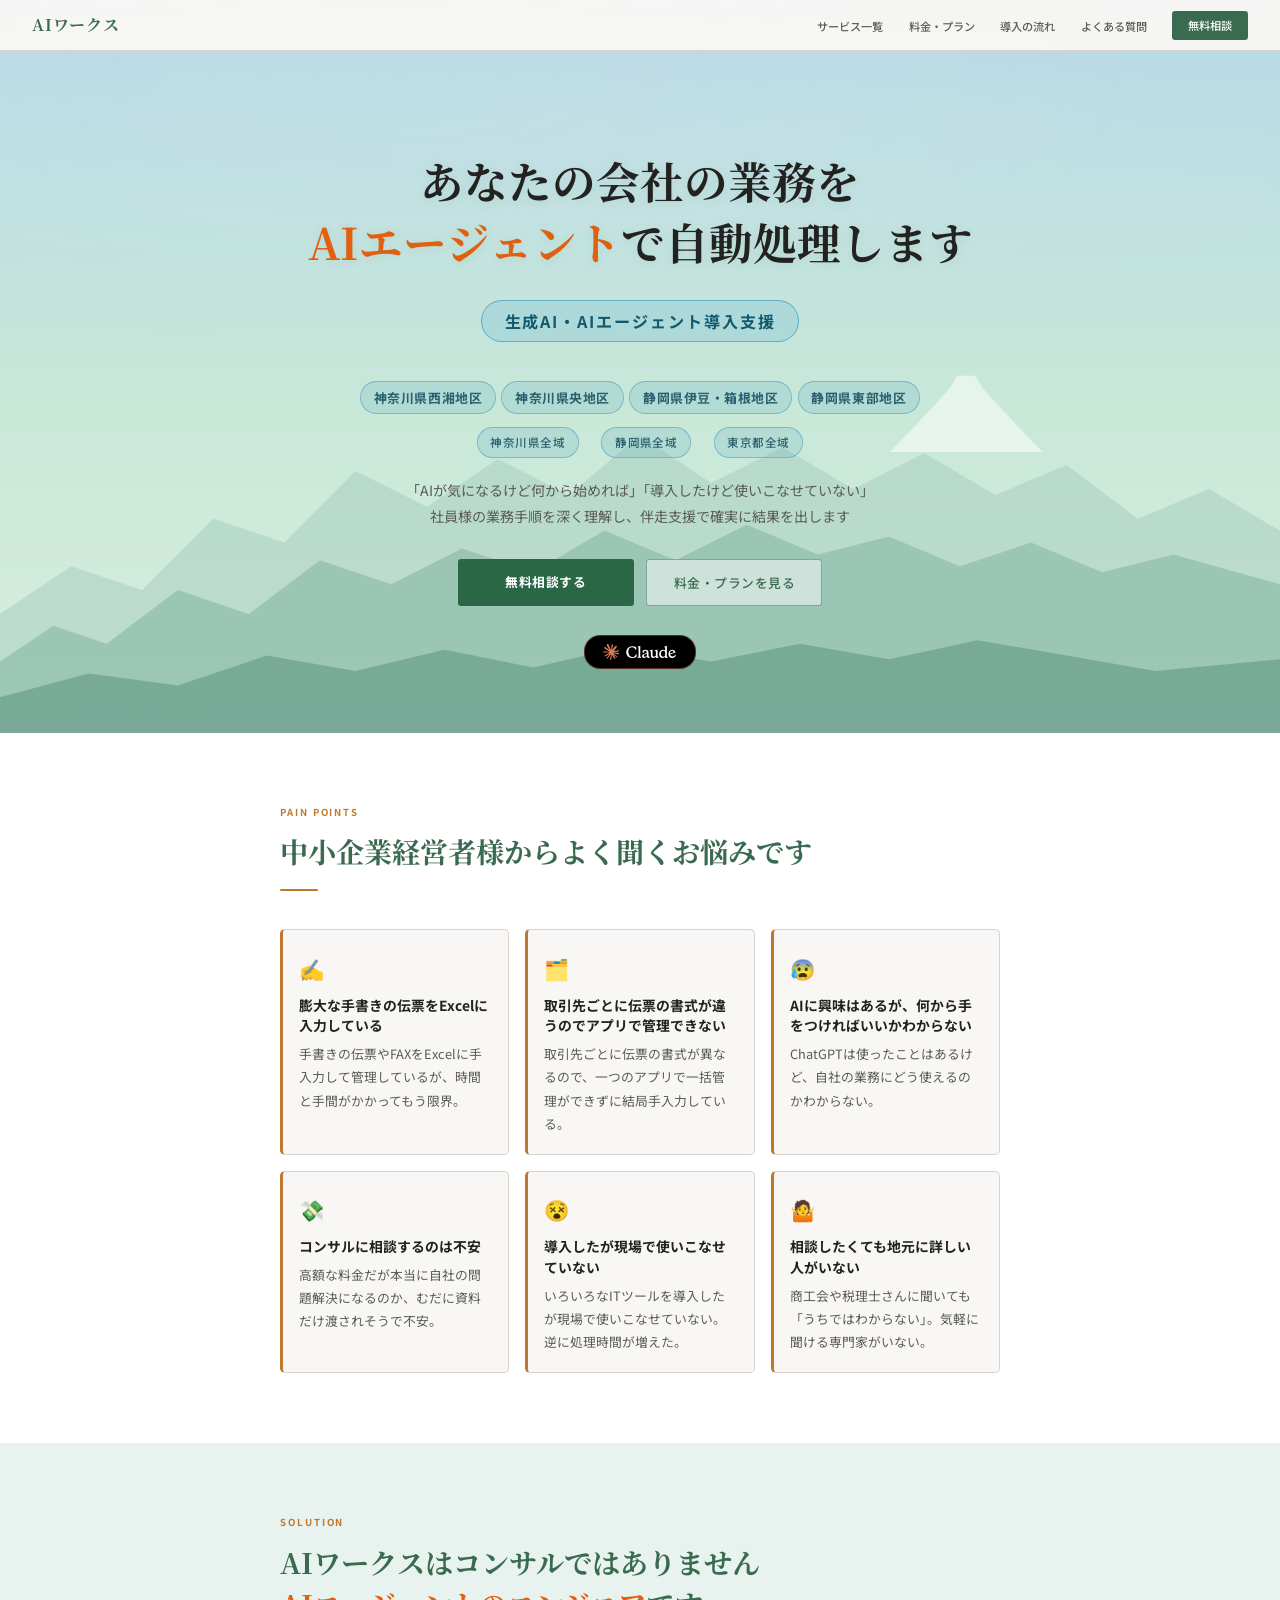
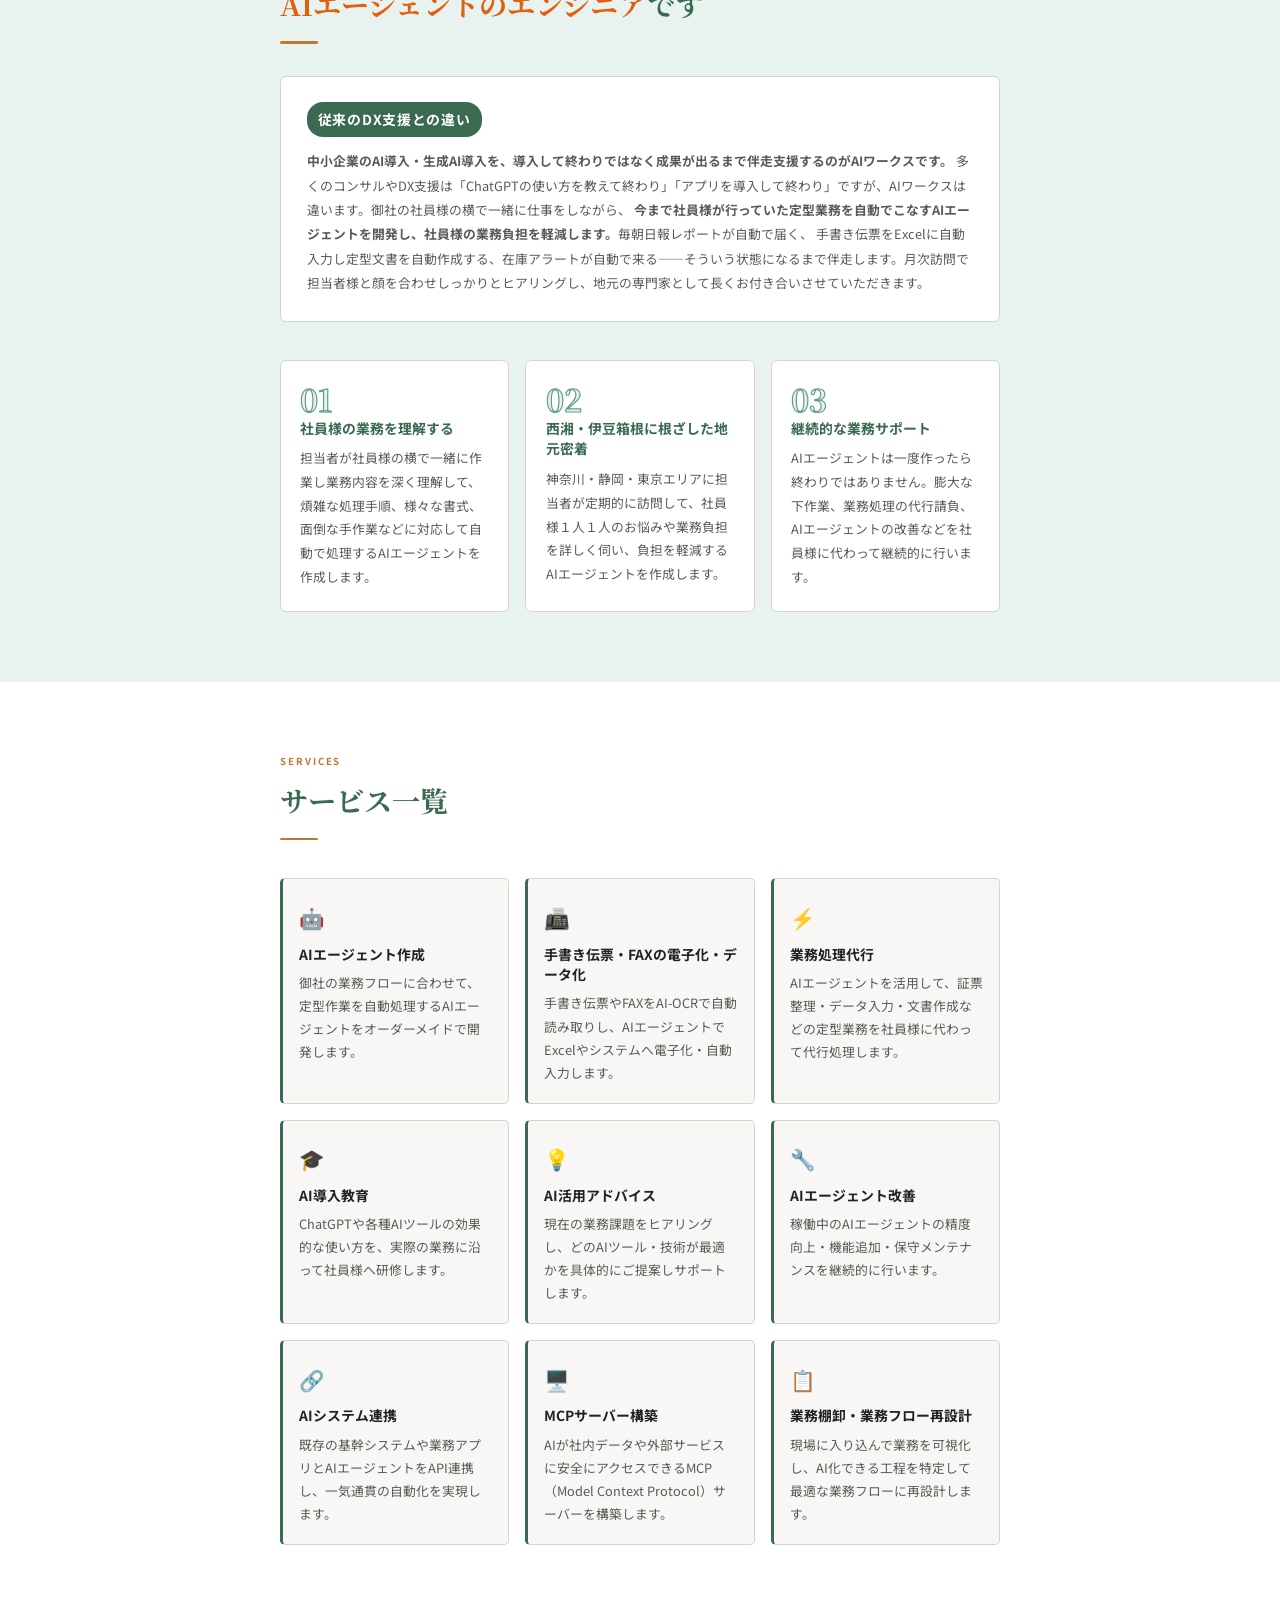
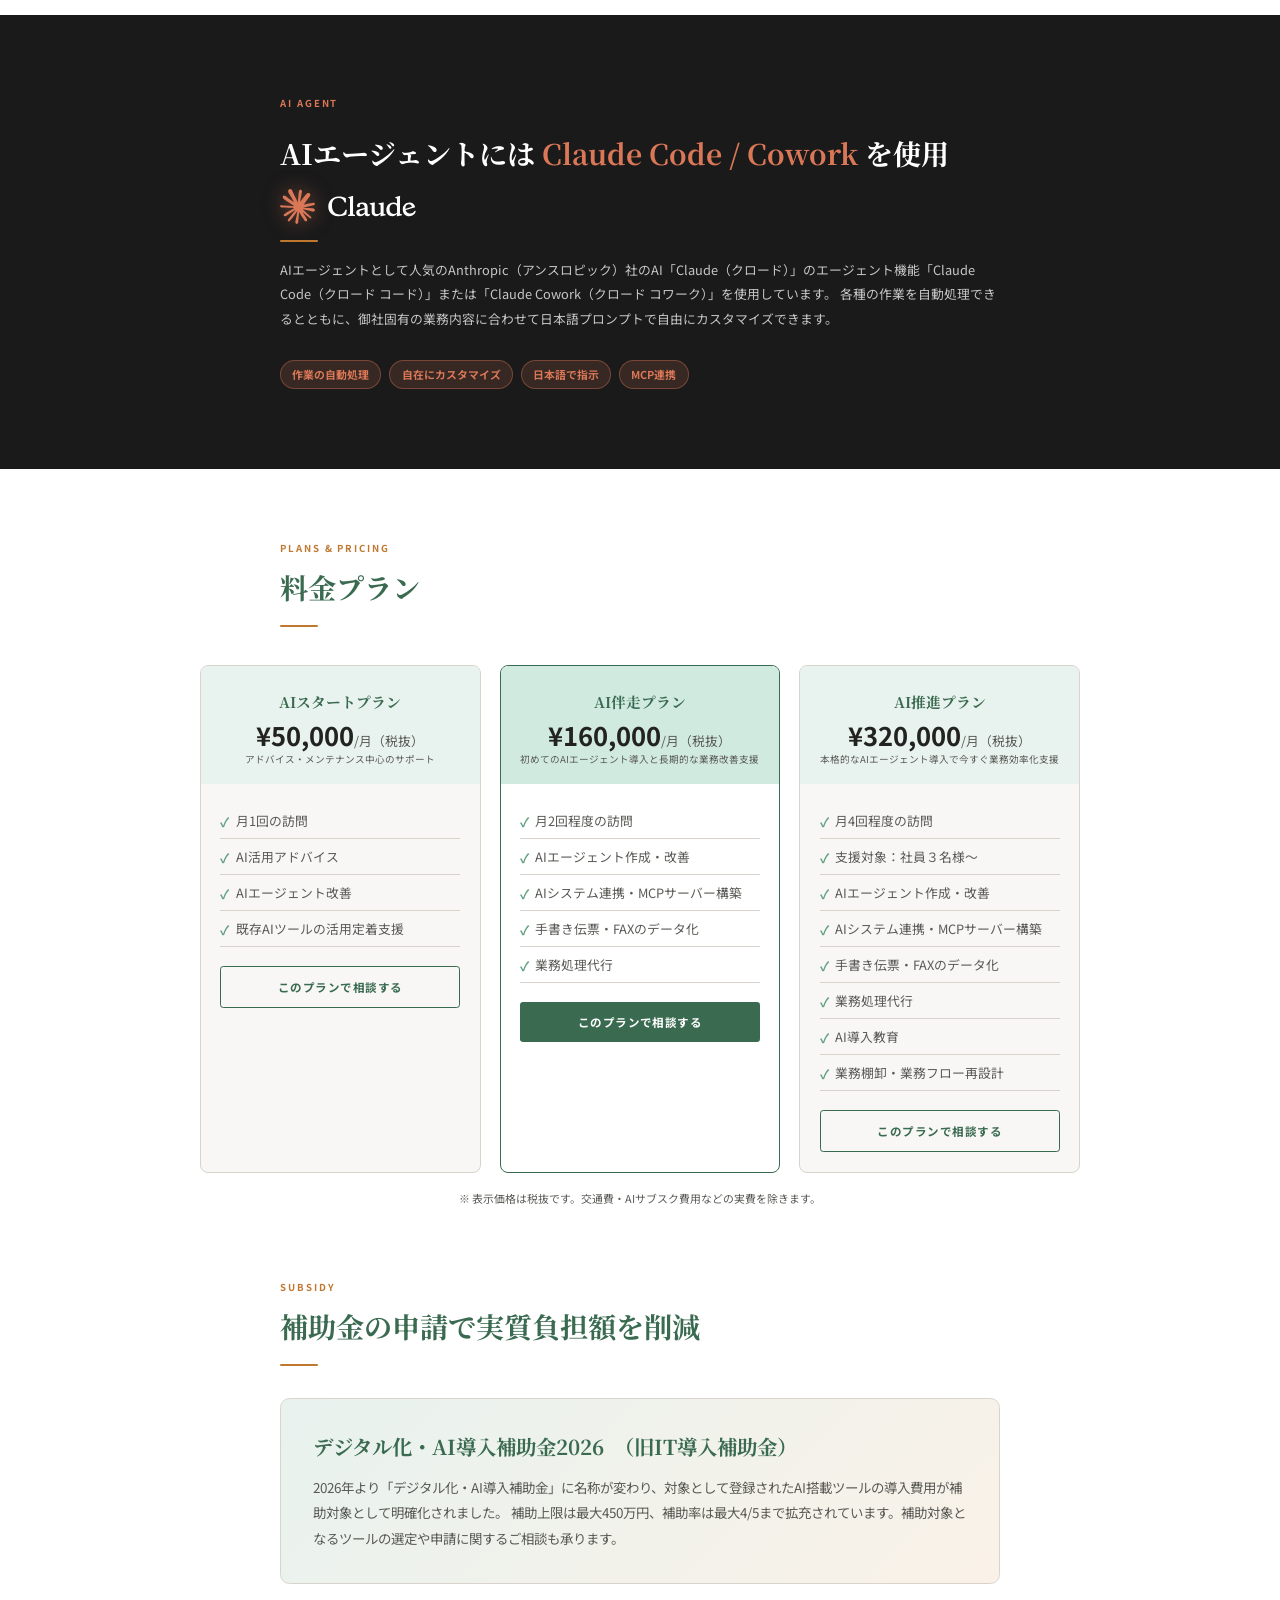
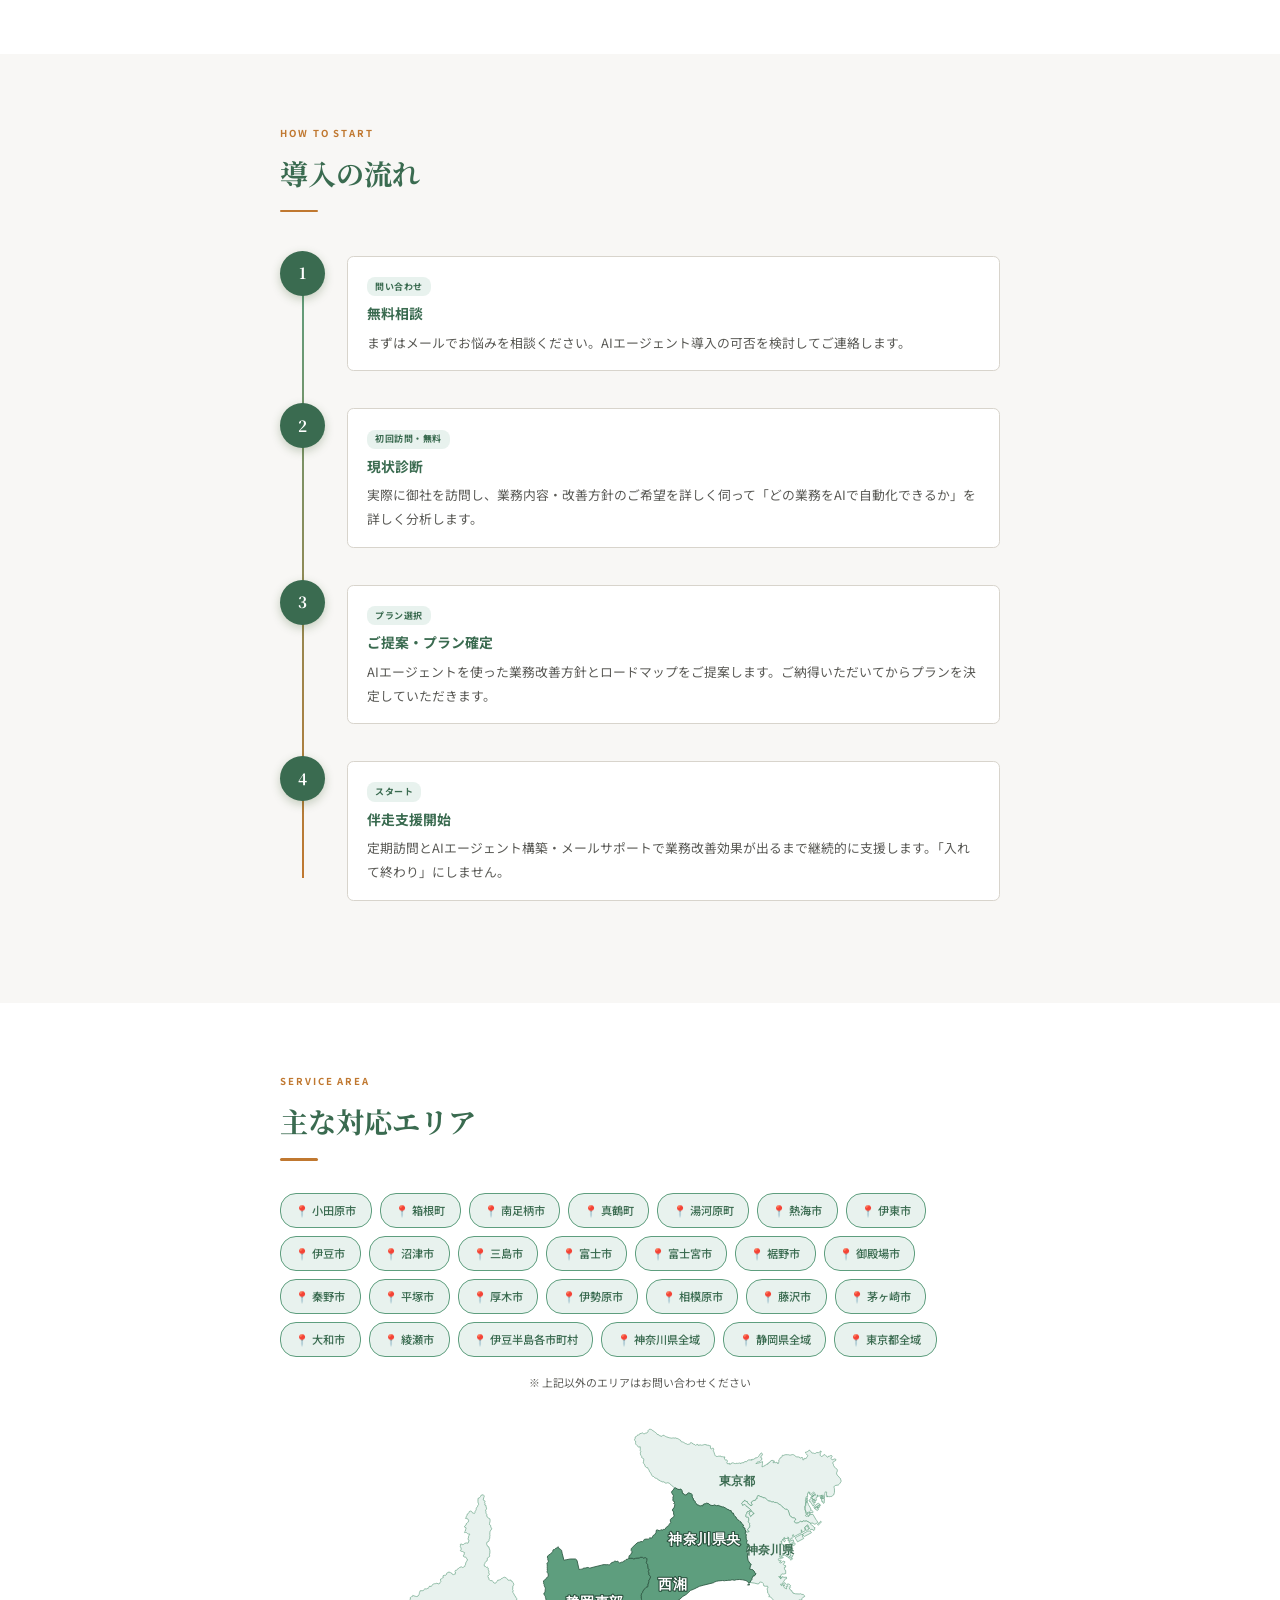
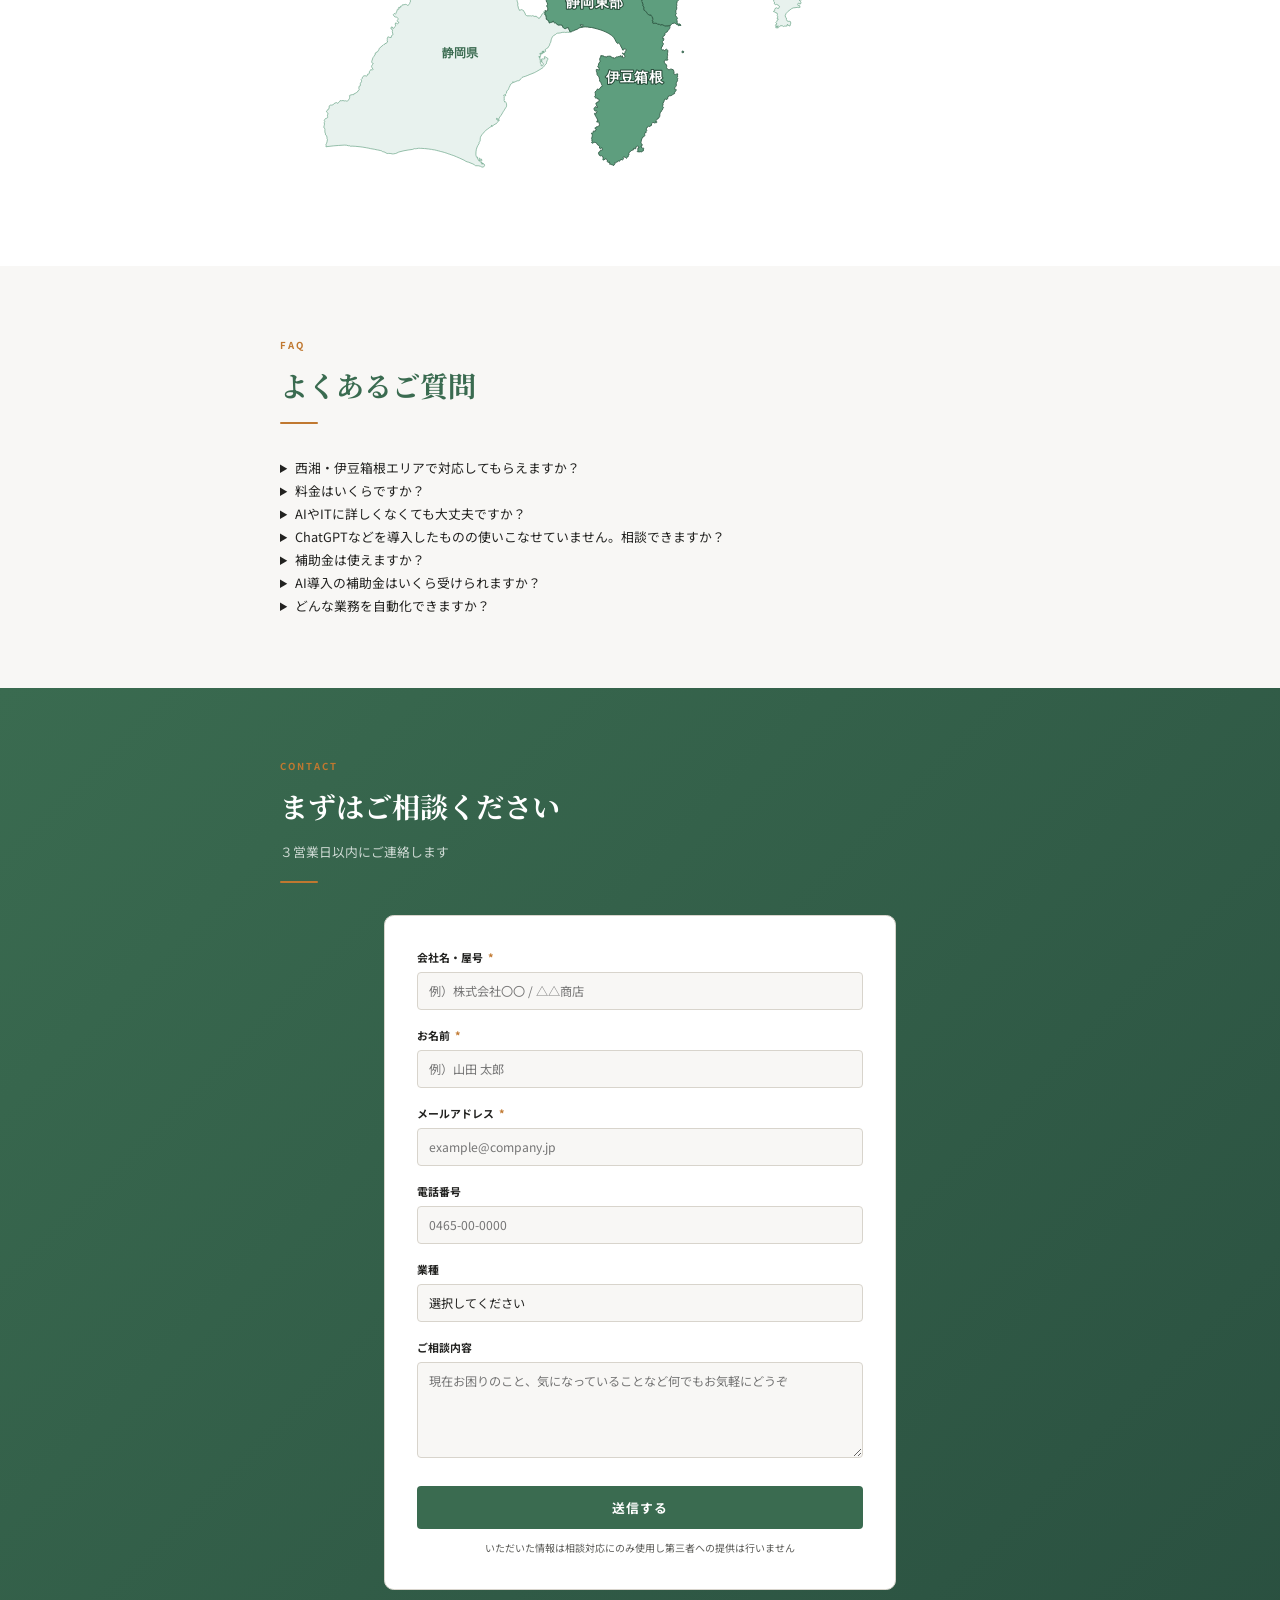
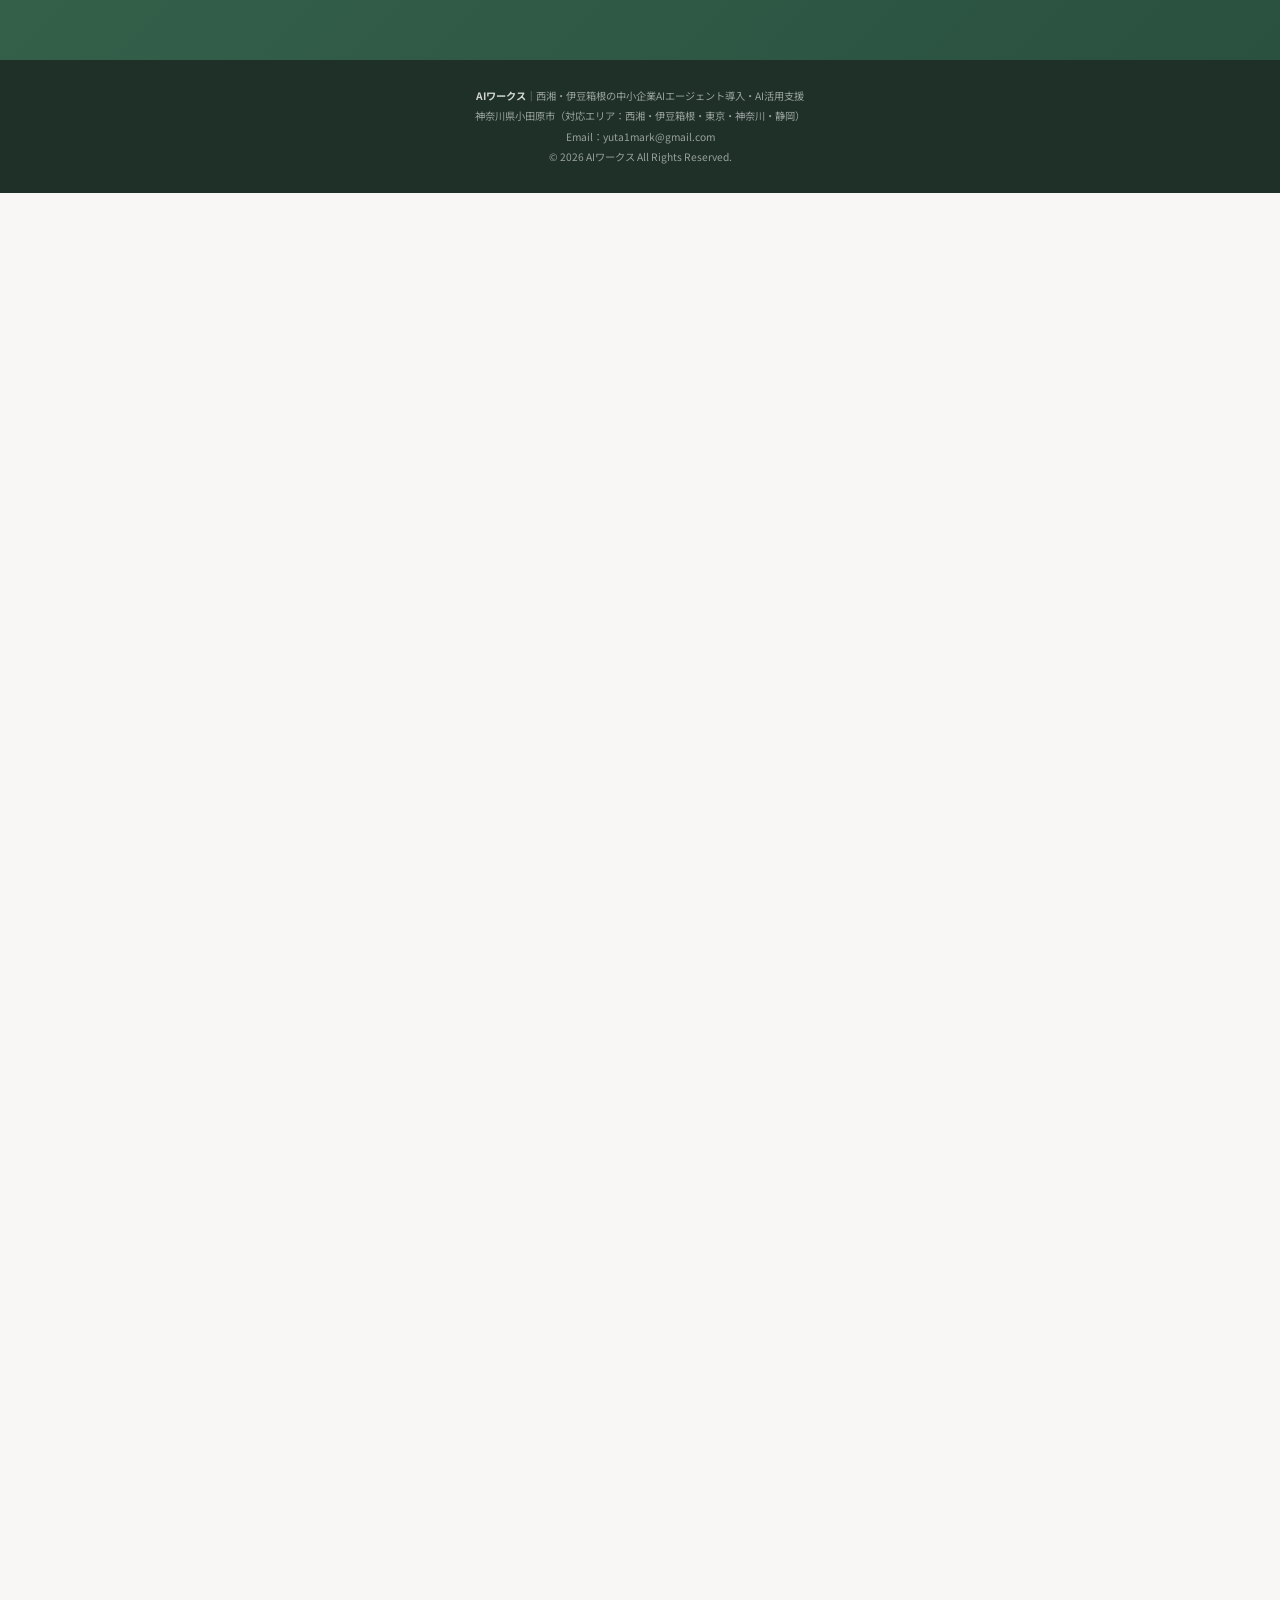
==== commit 228027b6: "Revert: 本日のフォント最適化作業を全て取り消し、元のGoogle Fonts CDN構成に復元 セルフホスト化・CSS minify・常用漢字サブセット化など複数回試行したが、 いずれも本番計" ====
--- a/index.html
+++ b/index.html
@@ -166,8 +166,10 @@
 }
 </script>
 
-<link rel="stylesheet" href="fonts.css?v=20260729c">
-<link rel="stylesheet" href="aiworks_lp.css?v=20260729c">
+<link rel="preconnect" href="https://fonts.googleapis.com">
+<link rel="preconnect" href="https://fonts.gstatic.com" crossorigin>
+<link href="https://fonts.googleapis.com/css2?family=Noto+Sans+JP:wght@400;500;700&family=Noto+Serif+JP:wght@700&display=swap" rel="stylesheet">
+<link rel="stylesheet" href="aiworks_lp.css?v=20260725f">
 </head>
 <body>
 
--- a/aiworks_lp.css
+++ b/aiworks_lp.css
@@ -1 +1,1000 @@
-*,*::before,*::after{box-sizing:border-box;margin:0;padding:0}:root{--green-deep:#3A6B50;--green-mid:#5E9E7E;--green-light:#E8F2EE;--earth:#C07830;--earth-light:#FAF2E8;--cream:#F8F7F5;--white:#FFFFFF;--text:#222220;--text-sub:#5A5A56;--border:#D8D4CC;--green-gradient:linear-gradient(135deg,#3A6B50 0%,#2A5040 100%)}html{scroll-behavior:smooth;zoom:0.8}body{font-family:'Noto Sans JP',sans-serif;color:var(--text);background:var(--cream);font-size:16px;line-height:1.8}header{position:fixed;top:0;left:0;right:0;z-index:100;background:rgba(248,247,245,0.96);backdrop-filter:blur(6px);border-bottom:1px solid var(--border);display:flex;align-items:center;justify-content:space-between;padding:0 40px;height:64px}.logo{font-family:'Noto Serif JP',serif;font-size:1.25rem;font-weight:700;color:var(--green-deep);letter-spacing:0.05em;text-decoration:none}.logo span{color:var(--green-deep)}nav a{color:var(--text-sub);text-decoration:none;font-size:0.875rem;margin-left:28px;font-weight:500;transition:color 0.2s}nav a:hover{color:var(--green-deep)}.nav-cta{background:var(--green-deep);color:var(--white)!important;padding:8px 20px;border-radius:4px;transition:background 0.2s!important}.nav-cta:hover{background:var(--green-mid)!important}.hero{min-height:100vh;display:flex;flex-direction:column;justify-content:flex-end;background:linear-gradient(180deg,#B8D8E8 0%,#C8E8D8 55%,#D8EEE0 100%);position:relative;overflow:hidden;padding-bottom:0}.hero-stars{position:absolute;top:0;left:0;right:0;height:55%;background:radial-gradient(ellipse at 30% 20%,rgba(255,255,255,0.06) 0%,transparent 60%),radial-gradient(ellipse at 70% 40%,rgba(255,255,255,0.04) 0%,transparent 50%)}.hero-mountain{position:absolute;bottom:0;left:0;right:0;width:100%;height:52%}.hero-content{position:relative;z-index:2;text-align:center;color:var(--text);padding:0 24px 80px}.hero-eyebrow{display:inline-flex;flex-direction:column;align-items:center;gap:12px;margin-top:16px}.hero-eyebrow-title{font-size:1.26rem;font-weight:700;letter-spacing:0.12em;color:#115A6E;background:rgba(130,195,215,0.35);border:2px solid rgba(70,160,190,0.75);padding:7px 28px;border-radius:999px;margin-bottom:12px}.hero-eyebrow-areas{display:flex;flex-direction:column;align-items:center;gap:16px;margin:24px 0}.hero-eyebrow-areas-row{display:flex;flex-wrap:wrap;justify-content:center;gap:7px}.hero-eyebrow-areas span{font-size:1.008rem;font-weight:500;letter-spacing:0.04em;color:#3A7A8A;background:rgba(180,220,235,0.3);border:1px solid rgba(120,190,210,0.45);padding:5px 16px;border-radius:999px}.hero-eyebrow-areas span.strong{background:rgba(100,175,200,0.22);color:#2A6070;border-color:rgba(80,160,185,0.6);font-weight:700}.hero-eyebrow-areas-row--sub{gap:28px}.hero-eyebrow-areas-row--sub span{background:rgba(100,175,200,0.22);color:#2A6070;border-color:rgba(80,160,185,0.6);font-size:0.9rem}.hero h1{font-family:'Noto Serif JP',serif;font-size:clamp(2rem,5vw,3.4rem);font-weight:700;line-height:1.4;margin-bottom:20px;text-shadow:0 2px 12px rgba(100,150,130,0.15)}.hero h1 em,.section-title em{font-style:normal;color:#E06010}.hero-sub{font-size:clamp(0.95rem,2vw,1.1rem);color:var(--text-sub);max-width:672px;margin:0 auto 36px;line-height:1.9}.hero-btns{display:flex;gap:16px;justify-content:center;flex-wrap:wrap}.hero-btns a{width:220px;text-align:center;box-sizing:border-box}.btn-primary{background:#2A6845;color:var(--white);padding:14px 36px;border-radius:4px;font-size:1rem;font-weight:700;text-decoration:none;letter-spacing:0.04em;transition:background 0.2s,transform 0.15s;display:inline-block}.btn-primary:hover{background:var(--green-mid);transform:translateY(-2px)}.btn-ghost{background:rgba(255,255,255,0.5);color:var(--green-deep);padding:14px 16px;border-radius:4px;font-size:1rem;font-weight:500;text-decoration:none;border:1.5px solid rgba(58,107,80,0.5);letter-spacing:0.04em;transition:border-color 0.2s,background 0.2s;display:inline-block}.btn-ghost:hover{border-color:var(--green-deep);background:rgba(58,107,80,0.06)}.hero-claude-badge{display:inline-flex;align-items:center;gap:8px;margin-top:36px;background:#000;border:1px solid rgba(217,119,87,0.4);border-radius:20px;padding:10px 22px;color:rgba(255,255,255,0.85);font-size:0.85rem;letter-spacing:0.04em}.hero-claude-icon{width:20px;height:20px;flex-shrink:0}.hero-claude-text{width:65px;height:16px}.scroll-hint{position:absolute;bottom:24px;left:50%;transform:translateX(-50%);display:flex;flex-direction:column;align-items:center;gap:6px;color:rgba(58,107,80,0.5);font-size:0.7rem;letter-spacing:0.1em;animation:bounce 2s infinite}.scroll-hint::after{content:'';width:1px;height:32px;background:rgba(58,107,80,0.3)}@keyframes bounce{0%,100%{transform:translateX(-50%) translateY(0)}50%{transform:translateX(-50%) translateY(6px)}}section{padding:88px 24px}.container{max-width:900px;margin:0 auto}.container-wide{max-width:1100px;margin:0 auto}.section-label{font-size:0.75rem;letter-spacing:0.2em;color:var(--earth);font-weight:700;text-transform:uppercase;margin-bottom:12px}.section-title{font-family:'Noto Serif JP',serif;font-size:clamp(1.6rem,3.5vw,2.2rem);font-weight:700;color:var(--green-deep);line-height:1.5;margin-bottom:16px}.section-lead{color:var(--text-sub);font-size:1rem;max-width:640px;line-height:1.9}.divider{width:48px;height:3px;background:var(--earth);margin:20px 0 40px;border-radius:2px}.pain{background:var(--white)}.pain-grid{display:grid;grid-template-columns:repeat(auto-fit,minmax(240px,1fr));gap:20px;margin-top:48px}.pain-card{background:var(--cream);border:1px solid var(--border);border-left:4px solid var(--earth);border-radius:6px;padding:24px 20px}.pain-card .icon{font-size:1.6rem;margin-bottom:10px;display:block}.pain-card h3{font-size:1.083rem;font-weight:700;color:var(--text);margin-bottom:8px;line-height:1.5}.pain-card p{font-size:1rem;color:var(--text-sub);line-height:1.8}.solution{background:var(--green-light)}.solution-intro{background:var(--white);border:1px solid var(--border);border-radius:8px;padding:32px;margin-bottom:48px;display:flex;flex-direction:column;gap:16px}.solution-intro .badge{background:var(--green-deep);color:white;font-size:1.083rem;padding:6px 14px;border-radius:20px;white-space:nowrap;font-weight:700;letter-spacing:0.05em;align-self:flex-start}.solution-intro p{color:var(--text-sub);line-height:1.9;font-size:1rem}.services{background:var(--white)}.services-grid{display:grid;grid-template-columns:repeat(auto-fit,minmax(240px,1fr));gap:20px;margin-top:48px}.service-card{background:var(--cream);border:1px solid var(--border);border-left:4px solid var(--green-deep);border-radius:6px;padding:24px 20px}.service-icon{font-size:1.6rem;margin-bottom:10px;display:block}.service-card h3{font-size:1.083rem;font-weight:700;color:var(--text);margin-bottom:8px;line-height:1.5}.service-card p{font-size:1rem;color:var(--text-sub);line-height:1.8}.claude-section{background:#1a1a1a;color:white;padding:100px 24px}.claude-inner{display:flex;flex-direction:column;align-items:flex-start;gap:12px}.claude-logo-col{margin:0}.claude-combine{display:flex;align-items:center;gap:14px;line-height:0;height:50px}.claude-icon-svg{width:44px;height:44px;flex-shrink:0;filter:drop-shadow(0 0 12px rgba(217,119,87,0.5))}.claude-text-svg{width:114px;height:28px}.claude-inner .divider{margin:4px 0 8px}.claude-section .section-label{color:#D97757}.claude-section .section-title{color:white}.claude-section .section-title em{color:#D97757}.claude-desc{font-size:1rem;color:rgba(255,255,255,0.75);line-height:1.9;margin-bottom:24px}.claude-badges{display:flex;flex-wrap:wrap;gap:10px}.claude-badge{background:rgba(217,119,87,0.15);border:1px solid rgba(217,119,87,0.4);color:#D97757;padding:5px 14px;border-radius:20px;font-size:0.85rem;font-weight:700}.plans{background:var(--white)}.plans-grid{display:grid;grid-template-columns:repeat(auto-fit,minmax(260px,1fr));gap:24px;margin-top:48px}.plan-card{border:1.5px solid var(--border);border-radius:10px;overflow:hidden;background:var(--cream);transition:transform 0.2s,box-shadow 0.2s}.plan-card:hover{transform:translateY(-4px);box-shadow:0 12px 32px rgba(45,80,22,0.1)}.plan-card.featured{border-color:var(--green-deep);background:var(--white);position:relative}.plan-header{background:var(--green-light);padding:28px 24px 20px;text-align:center}.plan-card.featured .plan-header{background:#D0EAE0}.plan-name{font-family:'Noto Serif JP',serif;font-size:1.15rem;font-weight:700;color:var(--green-deep);margin-bottom:8px}.plan-price{font-size:2rem;font-weight:700;color:var(--text);line-height:1}.plan-price span{font-size:1rem;font-weight:400;color:var(--text-sub)}.plan-note{font-size:0.75rem;color:var(--text-sub);margin-top:4px}.plan-body{padding:24px}.plan-body ul{list-style:none;margin-bottom:24px}.plan-body li{font-size:1rem;color:var(--text-sub);padding:7px 0;border-bottom:1px solid var(--border);display:flex;gap:8px;align-items:flex-start}.plan-body li::before{content:'✓';color:var(--green-mid);font-weight:700;flex-shrink:0;margin-top:1px}.plan-body .btn-plan{display:block;text-align:center;padding:12px;border-radius:4px;font-weight:700;font-size:0.9rem;text-decoration:none;letter-spacing:0.04em;transition:background 0.2s}.btn-plan-ghost{border:1.5px solid var(--green-deep);color:var(--green-deep)}.btn-plan-ghost:hover{background:var(--green-light)}.btn-plan-solid{background:var(--green-deep);color:white}.btn-plan-solid:hover{background:var(--green-mid)}.why-grid{display:grid;grid-template-columns:repeat(auto-fit,minmax(260px,1fr));gap:20px;margin-top:48px}.why-card{background:var(--white);border-radius:8px;padding:28px 24px;border:1px solid var(--border)}.why-num{font-family:'Noto Serif JP',serif;font-size:2.4rem;font-weight:700;color:var(--green-light);line-height:1;margin-bottom:4px;-webkit-text-stroke:1.5px var(--green-mid)}.why-card h3{font-size:1.083rem;font-weight:700;color:var(--green-deep);margin-bottom:10px;line-height:1.5}.why-card p{font-size:1rem;color:var(--text-sub);line-height:1.85}.subsidy{background:var(--white)}.subsidy-box{background:linear-gradient(135deg,var(--green-light) 0%,var(--earth-light) 100%);border:1.5px solid var(--border);border-radius:12px;padding:40px;margin-top:40px}.subsidy-box h3{font-family:'Noto Serif JP',serif;font-size:1.6rem;color:var(--green-deep);font-weight:700;margin-bottom:16px;line-height:1.5}.subsidy-box p{font-size:1.05rem;color:var(--text-sub);line-height:1.9}.subsidy-highlight{background:var(--white);border-radius:8px;padding:28px;text-align:center;border:1px solid var(--border)}.subsidy-highlight .big-num{font-family:'Noto Serif JP',serif;font-size:3rem;font-weight:700;color:var(--green-deep);line-height:1}.subsidy-highlight .big-label{font-size:0.85rem;color:var(--text-sub);margin-top:6px}.subsidy-highlight .arrow{font-size:1.4rem;color:var(--earth);margin:12px 0}.subsidy-highlight .after{font-size:1.2rem;font-weight:700;color:var(--earth)}.steps{background:var(--cream)}.steps-list{margin-top:48px;position:relative}.steps-list::before{content:'';position:absolute;left:28px;top:28px;bottom:28px;width:2px;background:linear-gradient(to bottom,var(--green-mid),var(--earth))}.step-item{display:flex;gap:28px;margin-bottom:40px;align-items:flex-start;position:relative}.step-circle{width:56px;height:56px;border-radius:50%;background:var(--green-deep);color:white;display:flex;align-items:center;justify-content:center;font-family:'Noto Serif JP',serif;font-size:1.2rem;font-weight:700;flex-shrink:0;position:relative;z-index:1;box-shadow:0 4px 12px rgba(45,80,22,0.25)}.step-body{background:var(--white);border:1px solid var(--border);border-radius:8px;padding:20px 24px;flex:1;margin-top:6px}.step-body h3{font-size:1.083rem;font-weight:700;color:var(--green-deep);margin-bottom:6px}.step-body p{font-size:1rem;color:var(--text-sub);line-height:1.85}.step-tag{display:inline-block;background:var(--green-light);color:var(--green-deep);font-size:0.7rem;padding:2px 10px;border-radius:10px;font-weight:700;margin-bottom:6px;letter-spacing:0.05em}.area{background:var(--white)}.area-tags{display:flex;flex-wrap:wrap;gap:10px;margin-top:32px}.area-tag{background:var(--green-light);border:1px solid var(--green-mid);color:var(--green-deep);padding:8px 18px;border-radius:20px;font-size:0.875rem;font-weight:500}.area-note{margin-top:20px;font-size:0.85rem;color:var(--text-sub);line-height:1.8;text-align:center}.area-map{margin:10px auto 0;max-width:720px;text-align:center;translate:-10% 0}.area-map img{width:100%;height:auto;display:block}@media (max-width:768px){.area-map{translate:none}}.cta-section{background:var(--green-gradient);padding:88px 24px;text-align:center}.cta-section h2{font-family:'Noto Serif JP',serif;font-size:clamp(1.6rem,3.5vw,2.2rem);color:white;font-weight:700;line-height:1.5;margin-bottom:16px}.cta-section p{color:rgba(255,255,255,0.78);font-size:1rem;margin-bottom:40px;line-height:1.9;max-width:520px;margin-left:auto;margin-right:auto}.contact{background:var(--green-gradient)}.contact .section-title{color:white}.contact .section-lead{color:rgba(255,255,255,0.75)}.contact-form{background:var(--white);border:1px solid var(--border);border-radius:12px;padding:40px;max-width:640px;margin:40px auto 0}.form-row{margin-bottom:20px}.form-row label{display:block;font-size:0.85rem;font-weight:700;color:var(--text);margin-bottom:6px}.form-row label .req{color:var(--earth);margin-left:4px}.form-row input,.form-row select,.form-row textarea{width:100%;padding:11px 14px;border:1.5px solid var(--border);border-radius:5px;font-family:'Noto Sans JP',sans-serif;font-size:0.95rem;background:var(--cream);color:var(--text);transition:border-color 0.2s;appearance:none}.form-row input:focus,.form-row select:focus,.form-row textarea:focus{outline:none;border-color:var(--green-mid);background:var(--white)}.form-row textarea{resize:vertical;min-height:120px}.form-submit{width:100%;padding:15px;background:var(--green-deep);color:white;border:none;border-radius:5px;font-family:'Noto Sans JP',sans-serif;font-size:1rem;font-weight:700;cursor:pointer;letter-spacing:0.06em;transition:background 0.2s;margin-top:8px}.form-submit:hover{background:var(--green-mid)}.form-note{text-align:center;font-size:0.78rem;color:var(--text-sub);margin-top:12px}footer{background:#1E3028;color:rgba(255,255,255,0.55);text-align:center;padding:32px 24px;font-size:0.8rem;line-height:2}footer a{color:rgba(255,255,255,0.4);text-decoration:none}footer strong{color:rgba(255,255,255,0.8)}@media (min-width:681px){.hero{justify-content:flex-start}.hero-content{margin-top:clamp(50px,11vh,130px)}.subsidy{padding-top:0}}.mobile-break{display:none}@media (max-width:680px){header{padding:0 20px}nav a:not(.nav-cta){display:none}.mobile-break{display:block}section:not(.hero){padding-top:44px;padding-bottom:44px}.hero-mountain{left:50%;right:auto;width:150%;height:auto;transform:translateX(-50%)}.claude-section{padding-top:50px;padding-bottom:50px}.cta-section{padding-top:44px;padding-bottom:44px}.hero-eyebrow-areas-row--sub{gap:12px}.solution-intro{flex-direction:column;gap:12px}.contact-form{padding:28px 20px}.spot-card{gap:16px}.steps-list::before{left:22px}.step-circle{width:44px;height:44px;font-size:1rem}}@media (max-width:420px){.hero h1{font-size:1.5rem}.hero-eyebrow-title{font-size:0.95rem;padding:5px 18px}}.fade-in{opacity:0;transform:translateY(20px);transition:opacity 0.6s ease,transform 0.6s ease}.fade-in.visible{opacity:1;transform:translateY(0)}+*, *::before, *::after { box-sizing: border-box; margin: 0; padding: 0; }
+
+:root {
+  --green-deep:   #3A6B50;
+  --green-mid:    #5E9E7E;
+  --green-light:  #E8F2EE;
+  --earth:        #C07830;
+  --earth-light:  #FAF2E8;
+  --cream:        #F8F7F5;
+  --white:        #FFFFFF;
+  --text:         #222220;
+  --text-sub:     #5A5A56;
+  --border:       #D8D4CC;
+  --green-gradient: linear-gradient(135deg, #3A6B50 0%, #2A5040 100%);
+}
+
+html { scroll-behavior: smooth; zoom: 0.8; }
+
+body {
+  font-family: 'Noto Sans JP', sans-serif;
+  color: var(--text);
+  background: var(--cream);
+  font-size: 16px;
+  line-height: 1.8;
+}
+
+/* ── HEADER ── */
+header {
+  position: fixed;
+  top: 0; left: 0; right: 0;
+  z-index: 100;
+  background: rgba(248,247,245,0.96);
+  backdrop-filter: blur(6px);
+  border-bottom: 1px solid var(--border);
+  display: flex;
+  align-items: center;
+  justify-content: space-between;
+  padding: 0 40px;
+  height: 64px;
+}
+
+.logo {
+  font-family: 'Noto Serif JP', serif;
+  font-size: 1.25rem;
+  font-weight: 700;
+  color: var(--green-deep);
+  letter-spacing: 0.05em;
+  text-decoration: none;
+}
+
+.logo span {
+  color: var(--green-deep);
+}
+
+nav a {
+  color: var(--text-sub);
+  text-decoration: none;
+  font-size: 0.875rem;
+  margin-left: 28px;
+  font-weight: 500;
+  transition: color 0.2s;
+}
+nav a:hover { color: var(--green-deep); }
+
+.nav-cta {
+  background: var(--green-deep);
+  color: var(--white) !important;
+  padding: 8px 20px;
+  border-radius: 4px;
+  transition: background 0.2s !important;
+}
+.nav-cta:hover { background: var(--green-mid) !important; }
+
+/* ── HERO ── */
+.hero {
+  min-height: 100vh;
+  display: flex;
+  flex-direction: column;
+  justify-content: flex-end;
+  background: linear-gradient(180deg, #B8D8E8 0%, #C8E8D8 55%, #D8EEE0 100%);
+  position: relative;
+  overflow: hidden;
+  padding-bottom: 0;
+}
+
+.hero-stars {
+  position: absolute;
+  top: 0; left: 0; right: 0;
+  height: 55%;
+  background: radial-gradient(ellipse at 30% 20%, rgba(255,255,255,0.06) 0%, transparent 60%),
+              radial-gradient(ellipse at 70% 40%, rgba(255,255,255,0.04) 0%, transparent 50%);
+}
+
+/* Mountain SVG silhouette */
+.hero-mountain {
+  position: absolute;
+  bottom: 0; left: 0; right: 0;
+  width: 100%;
+  height: 52%;
+}
+
+.hero-content {
+  position: relative;
+  z-index: 2;
+  text-align: center;
+  color: var(--text);
+  padding: 0 24px 80px;
+}
+
+.hero-eyebrow {
+  display: inline-flex;
+  flex-direction: column;
+  align-items: center;
+  gap: 12px;
+  margin-top: 16px;
+}
+
+.hero-eyebrow-title {
+  font-size: 1.26rem;
+  font-weight: 700;
+  letter-spacing: 0.12em;
+  color: #115A6E;
+  background: rgba(130,195,215,0.35);
+  border: 2px solid rgba(70,160,190,0.75);
+  padding: 7px 28px;
+  border-radius: 999px;
+  margin-bottom: 12px;
+}
+
+.hero-eyebrow-areas {
+  display: flex;
+  flex-direction: column;
+  align-items: center;
+  gap: 16px;
+  margin: 24px 0;
+}
+
+.hero-eyebrow-areas-row {
+  display: flex;
+  flex-wrap: wrap;
+  justify-content: center;
+  gap: 7px;
+}
+
+.hero-eyebrow-areas span {
+  font-size: 1.008rem;
+  font-weight: 500;
+  letter-spacing: 0.04em;
+  color: #3A7A8A;
+  background: rgba(180,220,235,0.3);
+  border: 1px solid rgba(120,190,210,0.45);
+  padding: 5px 16px;
+  border-radius: 999px;
+}
+
+.hero-eyebrow-areas span.strong {
+  background: rgba(100,175,200,0.22);
+  color: #2A6070;
+  border-color: rgba(80,160,185,0.6);
+  font-weight: 700;
+}
+
+.hero-eyebrow-areas-row--sub {
+  gap: 28px;
+}
+
+.hero-eyebrow-areas-row--sub span {
+  background: rgba(100,175,200,0.22);
+  color: #2A6070;
+  border-color: rgba(80,160,185,0.6);
+  font-size: 0.9rem;
+}
+
+.hero h1 {
+  font-family: 'Noto Serif JP', serif;
+  font-size: clamp(2rem, 5vw, 3.4rem);
+  font-weight: 700;
+  line-height: 1.4;
+  margin-bottom: 20px;
+  text-shadow: 0 2px 12px rgba(100,150,130,0.15);
+}
+
+.hero h1 em,
+.section-title em {
+  font-style: normal;
+  color: #E06010;
+}
+
+.hero-sub {
+  font-size: clamp(0.95rem, 2vw, 1.1rem);
+  color: var(--text-sub);
+  max-width: 672px;
+  margin: 0 auto 36px;
+  line-height: 1.9;
+}
+
+.hero-btns {
+  display: flex;
+  gap: 16px;
+  justify-content: center;
+  flex-wrap: wrap;
+}
+
+.hero-btns a {
+  width: 220px;
+  text-align: center;
+  box-sizing: border-box;
+}
+
+.btn-primary {
+  background: #2A6845;
+  color: var(--white);
+  padding: 14px 36px;
+  border-radius: 4px;
+  font-size: 1rem;
+  font-weight: 700;
+  text-decoration: none;
+  letter-spacing: 0.04em;
+  transition: background 0.2s, transform 0.15s;
+  display: inline-block;
+}
+.btn-primary:hover { background: var(--green-mid); transform: translateY(-2px); }
+
+.btn-ghost {
+  background: rgba(255,255,255,0.5);
+  color: var(--green-deep);
+  padding: 14px 16px;
+  border-radius: 4px;
+  font-size: 1rem;
+  font-weight: 500;
+  text-decoration: none;
+  border: 1.5px solid rgba(58,107,80,0.5);
+  letter-spacing: 0.04em;
+  transition: border-color 0.2s, background 0.2s;
+  display: inline-block;
+}
+.btn-ghost:hover { border-color: var(--green-deep); background: rgba(58,107,80,0.06); }
+
+/* hero claude badge */
+.hero-claude-badge {
+  display: inline-flex;
+  align-items: center;
+  gap: 8px;
+  margin-top: 36px;
+  background: #000;
+  border: 1px solid rgba(217,119,87,0.4);
+  border-radius: 20px;
+  padding: 10px 22px;
+  color: rgba(255,255,255,0.85);
+  font-size: 0.85rem;
+  letter-spacing: 0.04em;
+}
+
+.hero-claude-icon {
+  width: 20px;
+  height: 20px;
+  flex-shrink: 0;
+}
+
+.hero-claude-text {
+  width: 65px;
+  height: 16px;
+}
+
+/* scroll hint */
+.scroll-hint {
+  position: absolute;
+  bottom: 24px;
+  left: 50%;
+  transform: translateX(-50%);
+  display: flex;
+  flex-direction: column;
+  align-items: center;
+  gap: 6px;
+  color: rgba(58,107,80,0.5);
+  font-size: 0.7rem;
+  letter-spacing: 0.1em;
+  animation: bounce 2s infinite;
+}
+.scroll-hint::after {
+  content: '';
+  width: 1px;
+  height: 32px;
+  background: rgba(58,107,80,0.3);
+}
+@keyframes bounce {
+  0%,100% { transform: translateX(-50%) translateY(0); }
+  50% { transform: translateX(-50%) translateY(6px); }
+}
+
+/* ── SECTIONS ── */
+section { padding: 88px 24px; }
+
+.container { max-width: 900px; margin: 0 auto; }
+.container-wide { max-width: 1100px; margin: 0 auto; }
+
+.section-label {
+  font-size: 0.75rem;
+  letter-spacing: 0.2em;
+  color: var(--earth);
+  font-weight: 700;
+  text-transform: uppercase;
+  margin-bottom: 12px;
+}
+
+.section-title {
+  font-family: 'Noto Serif JP', serif;
+  font-size: clamp(1.6rem, 3.5vw, 2.2rem);
+  font-weight: 700;
+  color: var(--green-deep);
+  line-height: 1.5;
+  margin-bottom: 16px;
+}
+
+.section-lead {
+  color: var(--text-sub);
+  font-size: 1rem;
+  max-width: 640px;
+  line-height: 1.9;
+}
+
+.divider {
+  width: 48px;
+  height: 3px;
+  background: var(--earth);
+  margin: 20px 0 40px;
+  border-radius: 2px;
+}
+
+/* ── PAIN SECTION ── */
+.pain { background: var(--white); }
+
+.pain-grid {
+  display: grid;
+  grid-template-columns: repeat(auto-fit, minmax(240px, 1fr));
+  gap: 20px;
+  margin-top: 48px;
+}
+
+.pain-card {
+  background: var(--cream);
+  border: 1px solid var(--border);
+  border-left: 4px solid var(--earth);
+  border-radius: 6px;
+  padding: 24px 20px;
+}
+
+.pain-card .icon {
+  font-size: 1.6rem;
+  margin-bottom: 10px;
+  display: block;
+}
+
+.pain-card h3 {
+  font-size: 1.083rem;
+  font-weight: 700;
+  color: var(--text);
+  margin-bottom: 8px;
+  line-height: 1.5;
+}
+
+.pain-card p {
+  font-size: 1rem;
+  color: var(--text-sub);
+  line-height: 1.8;
+}
+
+/* ── SOLUTION ── */
+.solution { background: var(--green-light); }
+
+.solution-intro {
+  background: var(--white);
+  border: 1px solid var(--border);
+  border-radius: 8px;
+  padding: 32px;
+  margin-bottom: 48px;
+  display: flex;
+  flex-direction: column;
+  gap: 16px;
+}
+
+.solution-intro .badge {
+  background: var(--green-deep);
+  color: white;
+  font-size: 1.083rem;
+  padding: 6px 14px;
+  border-radius: 20px;
+  white-space: nowrap;
+  font-weight: 700;
+  letter-spacing: 0.05em;
+  align-self: flex-start;
+}
+
+.solution-intro p {
+  color: var(--text-sub);
+  line-height: 1.9;
+  font-size: 1rem;
+}
+
+/* ── SERVICES ── */
+.services { background: var(--white); }
+
+.services-grid {
+  display: grid;
+  grid-template-columns: repeat(auto-fit, minmax(240px, 1fr));
+  gap: 20px;
+  margin-top: 48px;
+}
+
+.service-card {
+  background: var(--cream);
+  border: 1px solid var(--border);
+  border-left: 4px solid var(--green-deep);
+  border-radius: 6px;
+  padding: 24px 20px;
+}
+
+.service-icon {
+  font-size: 1.6rem;
+  margin-bottom: 10px;
+  display: block;
+}
+
+.service-card h3 {
+  font-size: 1.083rem;
+  font-weight: 700;
+  color: var(--text);
+  margin-bottom: 8px;
+  line-height: 1.5;
+}
+
+.service-card p {
+  font-size: 1rem;
+  color: var(--text-sub);
+  line-height: 1.8;
+}
+
+/* ── CLAUDE SECTION ── */
+.claude-section {
+  background: #1a1a1a;
+  color: white;
+  padding: 100px 24px;
+}
+
+.claude-inner {
+  display: flex;
+  flex-direction: column;
+  align-items: flex-start;
+  gap: 12px;
+}
+
+.claude-logo-col {
+  margin: 0;
+}
+
+.claude-combine {
+  display: flex;
+  align-items: center;
+  gap: 14px;
+  line-height: 0;
+  height: 50px;
+}
+
+.claude-icon-svg {
+  width: 44px;
+  height: 44px;
+  flex-shrink: 0;
+  filter: drop-shadow(0 0 12px rgba(217,119,87,0.5));
+}
+
+.claude-text-svg {
+  width: 114px;
+  height: 28px;
+}
+
+.claude-inner .divider { margin: 4px 0 8px; }
+
+.claude-section .section-label {
+  color: #D97757;
+}
+
+.claude-section .section-title {
+  color: white;
+}
+
+.claude-section .section-title em {
+  color: #D97757;
+}
+
+.claude-desc {
+  font-size: 1rem;
+  color: rgba(255,255,255,0.75);
+  line-height: 1.9;
+  margin-bottom: 24px;
+}
+
+.claude-badges {
+  display: flex;
+  flex-wrap: wrap;
+  gap: 10px;
+}
+
+.claude-badge {
+  background: rgba(217,119,87,0.15);
+  border: 1px solid rgba(217,119,87,0.4);
+  color: #D97757;
+  padding: 5px 14px;
+  border-radius: 20px;
+  font-size: 0.85rem;
+  font-weight: 700;
+}
+
+/* ── PLANS ── */
+.plans { background: var(--white); }
+
+.plans-grid {
+  display: grid;
+  grid-template-columns: repeat(auto-fit, minmax(260px, 1fr));
+  gap: 24px;
+  margin-top: 48px;
+}
+
+.plan-card {
+  border: 1.5px solid var(--border);
+  border-radius: 10px;
+  overflow: hidden;
+  background: var(--cream);
+  transition: transform 0.2s, box-shadow 0.2s;
+}
+.plan-card:hover { transform: translateY(-4px); box-shadow: 0 12px 32px rgba(45,80,22,0.1); }
+
+.plan-card.featured {
+  border-color: var(--green-deep);
+  background: var(--white);
+  position: relative;
+}
+
+.plan-header {
+  background: var(--green-light);
+  padding: 28px 24px 20px;
+  text-align: center;
+}
+.plan-card.featured .plan-header { background: #D0EAE0; }
+
+.plan-name {
+  font-family: 'Noto Serif JP', serif;
+  font-size: 1.15rem;
+  font-weight: 700;
+  color: var(--green-deep);
+  margin-bottom: 8px;
+}
+
+.plan-price {
+  font-size: 2rem;
+  font-weight: 700;
+  color: var(--text);
+  line-height: 1;
+}
+.plan-price span { font-size: 1rem; font-weight: 400; color: var(--text-sub); }
+
+.plan-note {
+  font-size: 0.75rem;
+  color: var(--text-sub);
+  margin-top: 4px;
+}
+
+.plan-body { padding: 24px; }
+
+.plan-body ul {
+  list-style: none;
+  margin-bottom: 24px;
+}
+
+.plan-body li {
+  font-size: 1rem;
+  color: var(--text-sub);
+  padding: 7px 0;
+  border-bottom: 1px solid var(--border);
+  display: flex;
+  gap: 8px;
+  align-items: flex-start;
+}
+
+.plan-body li::before {
+  content: '✓';
+  color: var(--green-mid);
+  font-weight: 700;
+  flex-shrink: 0;
+  margin-top: 1px;
+}
+
+.plan-body .btn-plan {
+  display: block;
+  text-align: center;
+  padding: 12px;
+  border-radius: 4px;
+  font-weight: 700;
+  font-size: 0.9rem;
+  text-decoration: none;
+  letter-spacing: 0.04em;
+  transition: background 0.2s;
+}
+
+.btn-plan-ghost {
+  border: 1.5px solid var(--green-deep);
+  color: var(--green-deep);
+}
+.btn-plan-ghost:hover { background: var(--green-light); }
+
+.btn-plan-solid {
+  background: var(--green-deep);
+  color: white;
+}
+.btn-plan-solid:hover { background: var(--green-mid); }
+
+/* ── WHY ── */
+.why-grid {
+  display: grid;
+  grid-template-columns: repeat(auto-fit, minmax(260px, 1fr));
+  gap: 20px;
+  margin-top: 48px;
+}
+
+.why-card {
+  background: var(--white);
+  border-radius: 8px;
+  padding: 28px 24px;
+  border: 1px solid var(--border);
+}
+
+.why-num {
+  font-family: 'Noto Serif JP', serif;
+  font-size: 2.4rem;
+  font-weight: 700;
+  color: var(--green-light);
+  line-height: 1;
+  margin-bottom: 4px;
+  -webkit-text-stroke: 1.5px var(--green-mid);
+}
+
+.why-card h3 {
+  font-size: 1.083rem;
+  font-weight: 700;
+  color: var(--green-deep);
+  margin-bottom: 10px;
+  line-height: 1.5;
+}
+
+.why-card p {
+  font-size: 1rem;
+  color: var(--text-sub);
+  line-height: 1.85;
+}
+
+/* ── SUBSIDY ── */
+.subsidy { background: var(--white); }
+
+.subsidy-box {
+  background: linear-gradient(135deg, var(--green-light) 0%, var(--earth-light) 100%);
+  border: 1.5px solid var(--border);
+  border-radius: 12px;
+  padding: 40px;
+  margin-top: 40px;
+}
+
+.subsidy-box h3 {
+  font-family: 'Noto Serif JP', serif;
+  font-size: 1.6rem;
+  color: var(--green-deep);
+  font-weight: 700;
+  margin-bottom: 16px;
+  line-height: 1.5;
+}
+
+.subsidy-box p { font-size: 1.05rem; color: var(--text-sub); line-height: 1.9; }
+
+.subsidy-highlight {
+  background: var(--white);
+  border-radius: 8px;
+  padding: 28px;
+  text-align: center;
+  border: 1px solid var(--border);
+}
+
+.subsidy-highlight .big-num {
+  font-family: 'Noto Serif JP', serif;
+  font-size: 3rem;
+  font-weight: 700;
+  color: var(--green-deep);
+  line-height: 1;
+}
+
+.subsidy-highlight .big-label {
+  font-size: 0.85rem;
+  color: var(--text-sub);
+  margin-top: 6px;
+}
+
+.subsidy-highlight .arrow {
+  font-size: 1.4rem;
+  color: var(--earth);
+  margin: 12px 0;
+}
+
+.subsidy-highlight .after {
+  font-size: 1.2rem;
+  font-weight: 700;
+  color: var(--earth);
+}
+
+/* ── STEPS ── */
+.steps { background: var(--cream); }
+
+.steps-list {
+  margin-top: 48px;
+  position: relative;
+}
+
+.steps-list::before {
+  content: '';
+  position: absolute;
+  left: 28px;
+  top: 28px;
+  bottom: 28px;
+  width: 2px;
+  background: linear-gradient(to bottom, var(--green-mid), var(--earth));
+}
+
+.step-item {
+  display: flex;
+  gap: 28px;
+  margin-bottom: 40px;
+  align-items: flex-start;
+  position: relative;
+}
+
+.step-circle {
+  width: 56px;
+  height: 56px;
+  border-radius: 50%;
+  background: var(--green-deep);
+  color: white;
+  display: flex;
+  align-items: center;
+  justify-content: center;
+  font-family: 'Noto Serif JP', serif;
+  font-size: 1.2rem;
+  font-weight: 700;
+  flex-shrink: 0;
+  position: relative;
+  z-index: 1;
+  box-shadow: 0 4px 12px rgba(45,80,22,0.25);
+}
+
+.step-body {
+  background: var(--white);
+  border: 1px solid var(--border);
+  border-radius: 8px;
+  padding: 20px 24px;
+  flex: 1;
+  margin-top: 6px;
+}
+
+.step-body h3 {
+  font-size: 1.083rem;
+  font-weight: 700;
+  color: var(--green-deep);
+  margin-bottom: 6px;
+}
+
+.step-body p {
+  font-size: 1rem;
+  color: var(--text-sub);
+  line-height: 1.85;
+}
+
+.step-tag {
+  display: inline-block;
+  background: var(--green-light);
+  color: var(--green-deep);
+  font-size: 0.7rem;
+  padding: 2px 10px;
+  border-radius: 10px;
+  font-weight: 700;
+  margin-bottom: 6px;
+  letter-spacing: 0.05em;
+}
+
+/* ── AREA ── */
+.area { background: var(--white); }
+
+.area-tags {
+  display: flex;
+  flex-wrap: wrap;
+  gap: 10px;
+  margin-top: 32px;
+}
+
+.area-tag {
+  background: var(--green-light);
+  border: 1px solid var(--green-mid);
+  color: var(--green-deep);
+  padding: 8px 18px;
+  border-radius: 20px;
+  font-size: 0.875rem;
+  font-weight: 500;
+}
+
+.area-note {
+  margin-top: 20px;
+  font-size: 0.85rem;
+  color: var(--text-sub);
+  line-height: 1.8;
+  text-align: center;
+}
+
+.area-map {
+  margin: 10px auto 0;
+  max-width: 720px;
+  text-align: center;
+  /* Uses the standalone `translate` property (not `transform`) because this
+     element also carries `.fade-in`, which sets `transform: translateY(...)`
+     on scroll-reveal. `transform` isn't additive across rules — the fade-in
+     rule would silently overwrite a translateX set via `transform` here.
+     `translate` composes independently alongside `transform`. */
+  translate: -10% 0;
+}
+
+.area-map img {
+  width: 100%;
+  height: auto;
+  display: block;
+}
+
+@media (max-width: 768px) {
+  .area-map { translate: none; }
+}
+
+/* ── CTA ── */
+.cta-section {
+  background: var(--green-gradient);
+  padding: 88px 24px;
+  text-align: center;
+}
+
+.cta-section h2 {
+  font-family: 'Noto Serif JP', serif;
+  font-size: clamp(1.6rem, 3.5vw, 2.2rem);
+  color: white;
+  font-weight: 700;
+  line-height: 1.5;
+  margin-bottom: 16px;
+}
+
+.cta-section p {
+  color: rgba(255,255,255,0.78);
+  font-size: 1rem;
+  margin-bottom: 40px;
+  line-height: 1.9;
+  max-width: 520px;
+  margin-left: auto;
+  margin-right: auto;
+}
+
+/* ── CONTACT FORM ── */
+.contact { background: var(--green-gradient); }
+
+.contact .section-title { color: white; }
+
+.contact .section-lead { color: rgba(255,255,255,0.75); }
+
+.contact-form {
+  background: var(--white);
+  border: 1px solid var(--border);
+  border-radius: 12px;
+  padding: 40px;
+  max-width: 640px;
+  margin: 40px auto 0;
+}
+
+.form-row {
+  margin-bottom: 20px;
+}
+
+.form-row label {
+  display: block;
+  font-size: 0.85rem;
+  font-weight: 700;
+  color: var(--text);
+  margin-bottom: 6px;
+}
+
+.form-row label .req {
+  color: var(--earth);
+  margin-left: 4px;
+}
+
+.form-row input,
+.form-row select,
+.form-row textarea {
+  width: 100%;
+  padding: 11px 14px;
+  border: 1.5px solid var(--border);
+  border-radius: 5px;
+  font-family: 'Noto Sans JP', sans-serif;
+  font-size: 0.95rem;
+  background: var(--cream);
+  color: var(--text);
+  transition: border-color 0.2s;
+  appearance: none;
+}
+
+.form-row input:focus,
+.form-row select:focus,
+.form-row textarea:focus {
+  outline: none;
+  border-color: var(--green-mid);
+  background: var(--white);
+}
+
+.form-row textarea { resize: vertical; min-height: 120px; }
+
+.form-submit {
+  width: 100%;
+  padding: 15px;
+  background: var(--green-deep);
+  color: white;
+  border: none;
+  border-radius: 5px;
+  font-family: 'Noto Sans JP', sans-serif;
+  font-size: 1rem;
+  font-weight: 700;
+  cursor: pointer;
+  letter-spacing: 0.06em;
+  transition: background 0.2s;
+  margin-top: 8px;
+}
+.form-submit:hover { background: var(--green-mid); }
+
+.form-note {
+  text-align: center;
+  font-size: 0.78rem;
+  color: var(--text-sub);
+  margin-top: 12px;
+}
+
+/* ── FOOTER ── */
+footer {
+  background: #1E3028;
+  color: rgba(255,255,255,0.55);
+  text-align: center;
+  padding: 32px 24px;
+  font-size: 0.8rem;
+  line-height: 2;
+}
+
+footer a { color: rgba(255,255,255,0.4); text-decoration: none; }
+footer strong { color: rgba(255,255,255,0.8); }
+
+/* ── PC: hero-content margin (縦長・横長の中間値) ── */
+@media (min-width: 681px) {
+  .hero { justify-content: flex-start; }
+  .hero-content { margin-top: clamp(50px, 11vh, 130px); }
+  .subsidy { padding-top: 0; }
+}
+
+/* ── RESPONSIVE ── */
+.mobile-break { display: none; }
+
+@media (max-width: 680px) {
+  header { padding: 0 20px; }
+  nav a:not(.nav-cta) { display: none; }
+  .mobile-break { display: block; }
+  section:not(.hero) { padding-top: 44px; padding-bottom: 44px; }
+  .hero-mountain { left: 50%; right: auto; width: 150%; height: auto; transform: translateX(-50%); }
+  .claude-section { padding-top: 50px; padding-bottom: 50px; }
+  .cta-section { padding-top: 44px; padding-bottom: 44px; }
+  .hero-eyebrow-areas-row--sub { gap: 12px; }
+  .solution-intro { flex-direction: column; gap: 12px; }
+  .contact-form { padding: 28px 20px; }
+  .spot-card { gap: 16px; }
+  .steps-list::before { left: 22px; }
+  .step-circle { width: 44px; height: 44px; font-size: 1rem; }
+}
+
+@media (max-width: 420px) {
+  .hero h1 { font-size: 1.5rem; }
+  .hero-eyebrow-title { font-size: 0.95rem; padding: 5px 18px; }
+}
+
+/* ── FADE IN ── */
+.fade-in {
+  opacity: 0;
+  transform: translateY(20px);
+  transition: opacity 0.6s ease, transform 0.6s ease;
+}
+.fade-in.visible {
+  opacity: 1;
+  transform: translateY(0);
+}
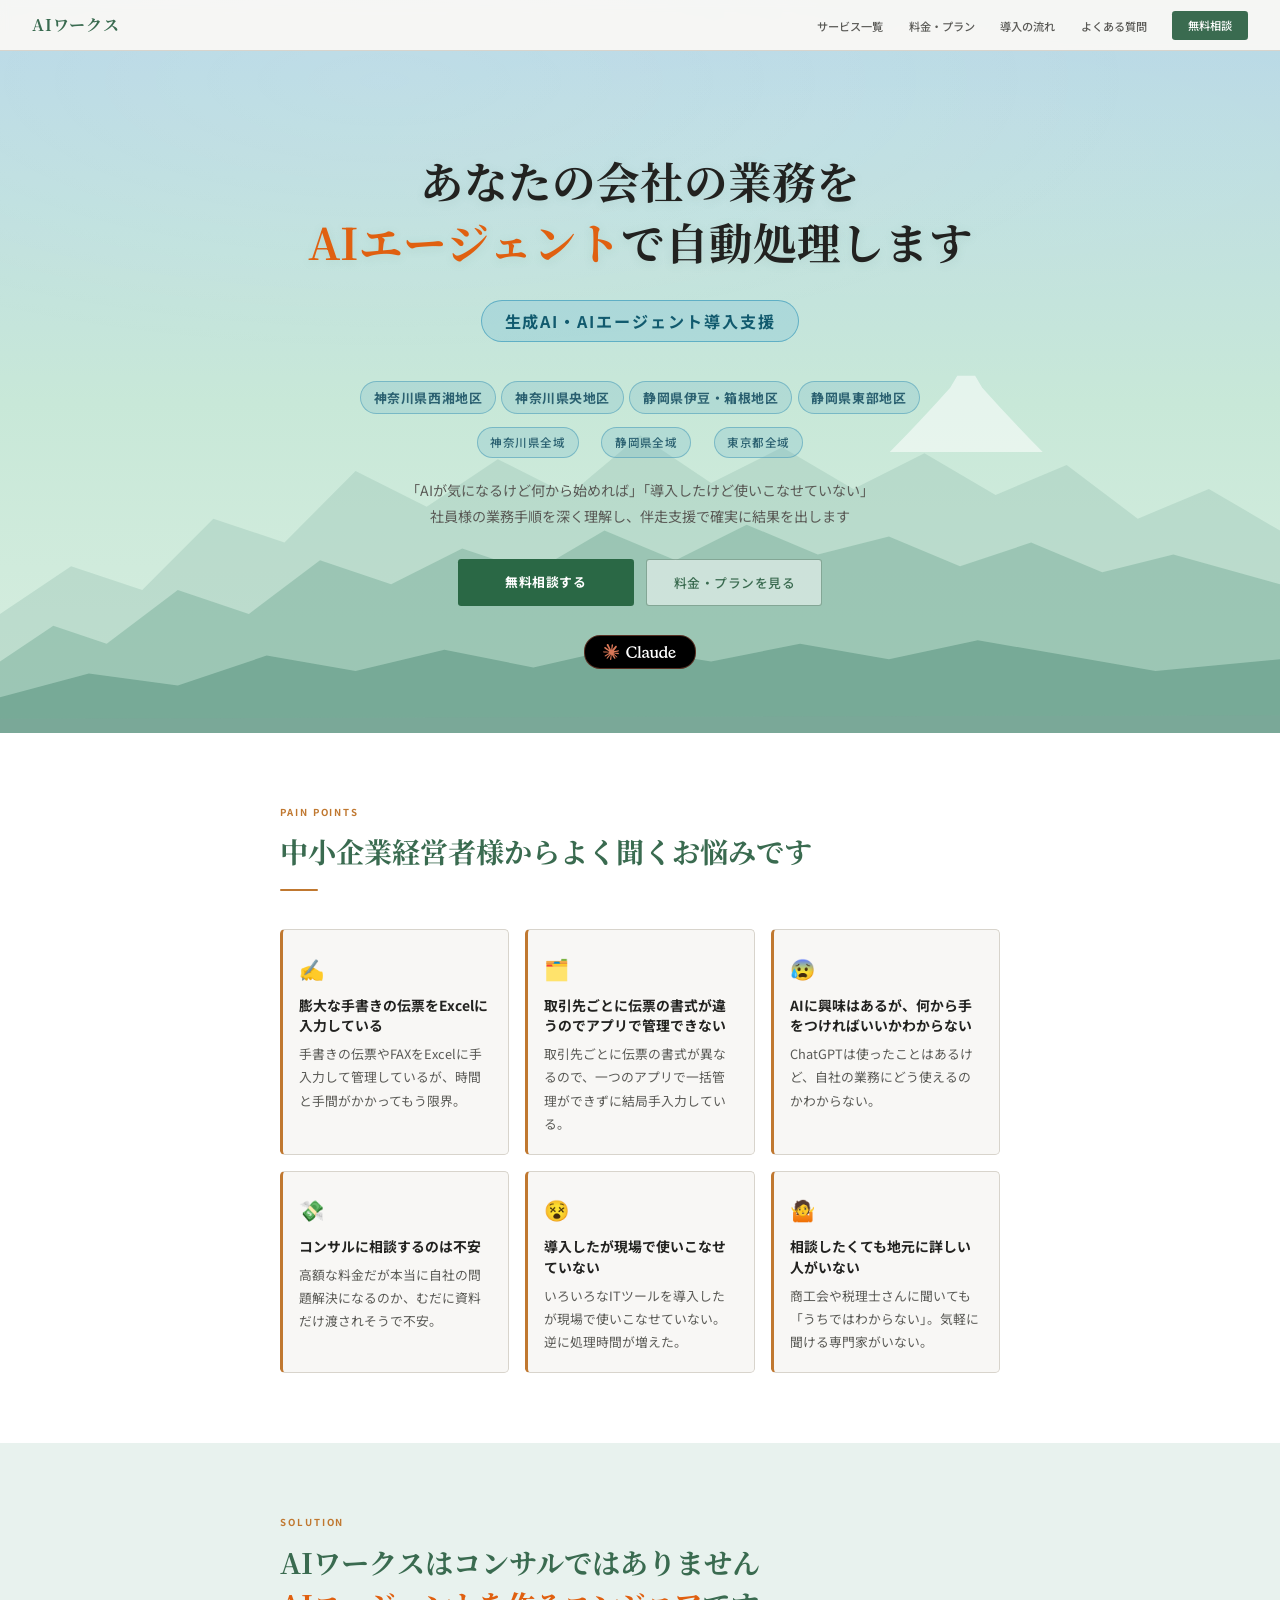
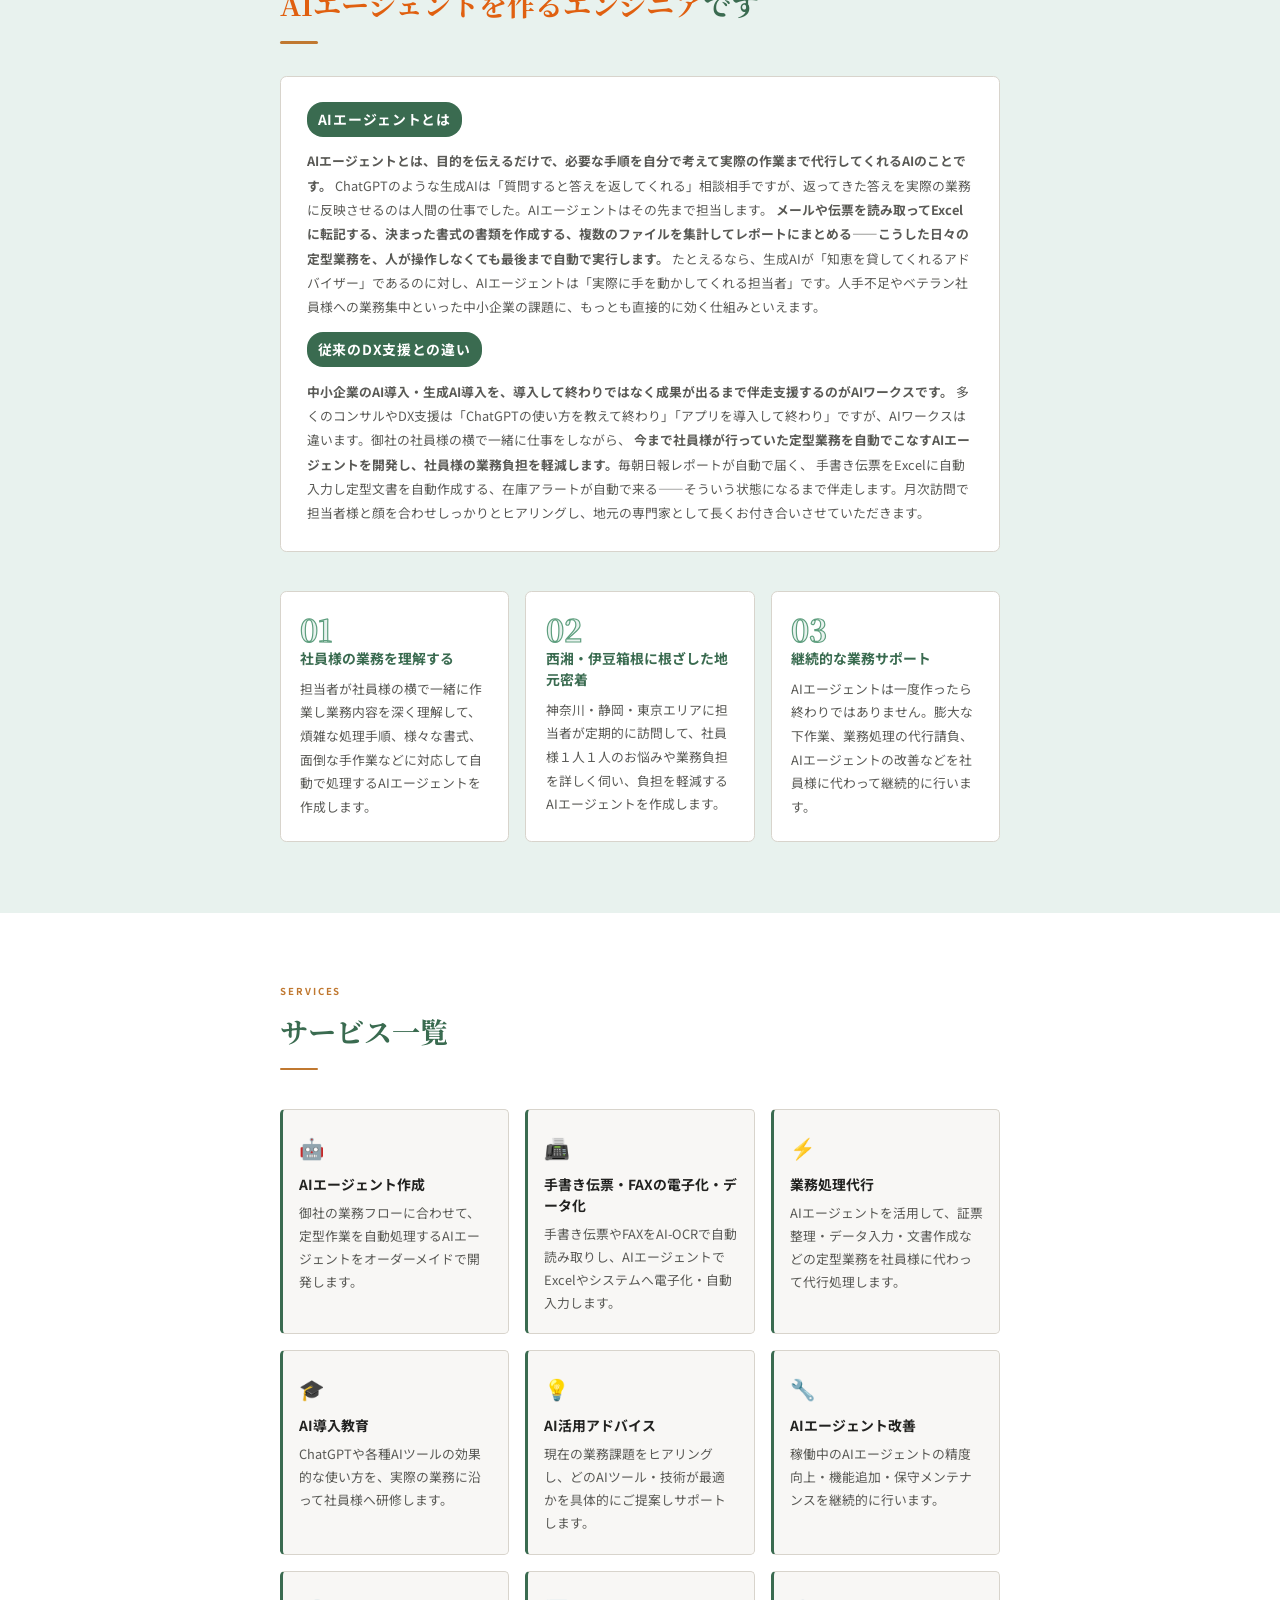
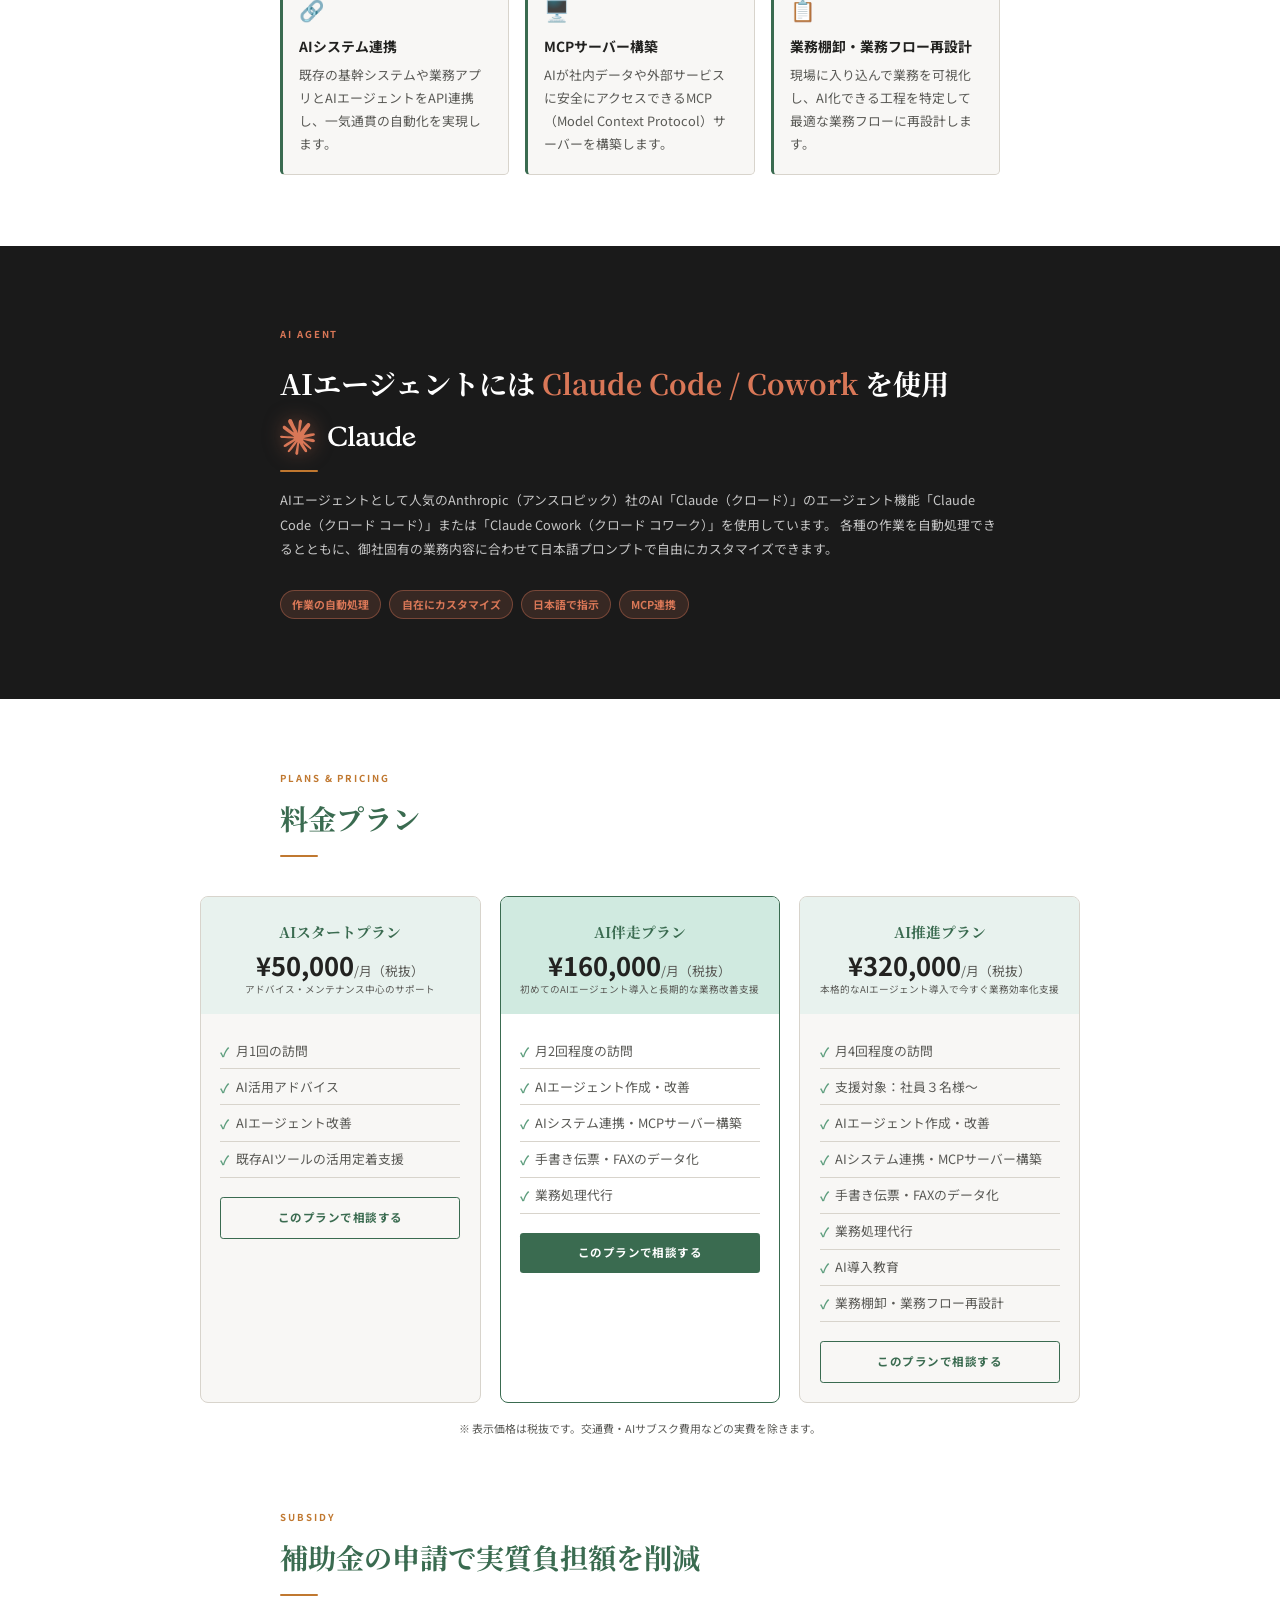
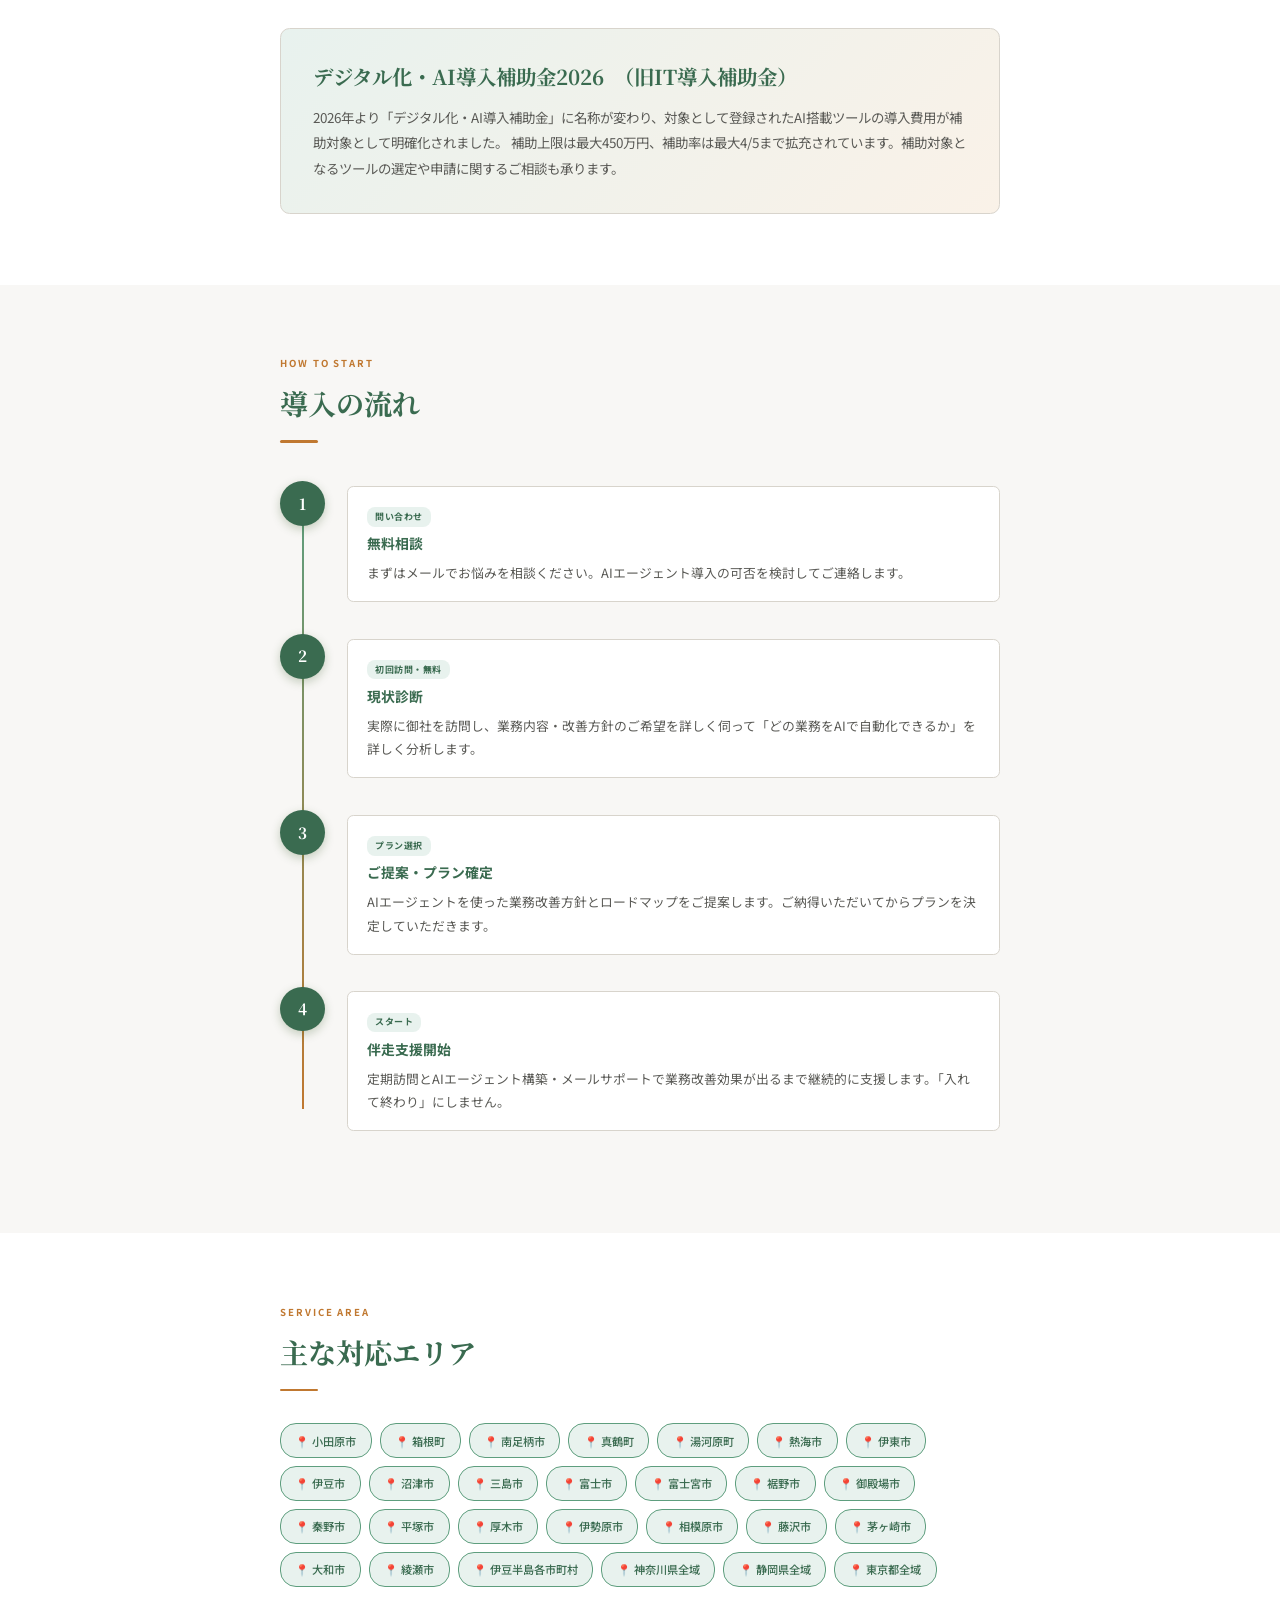
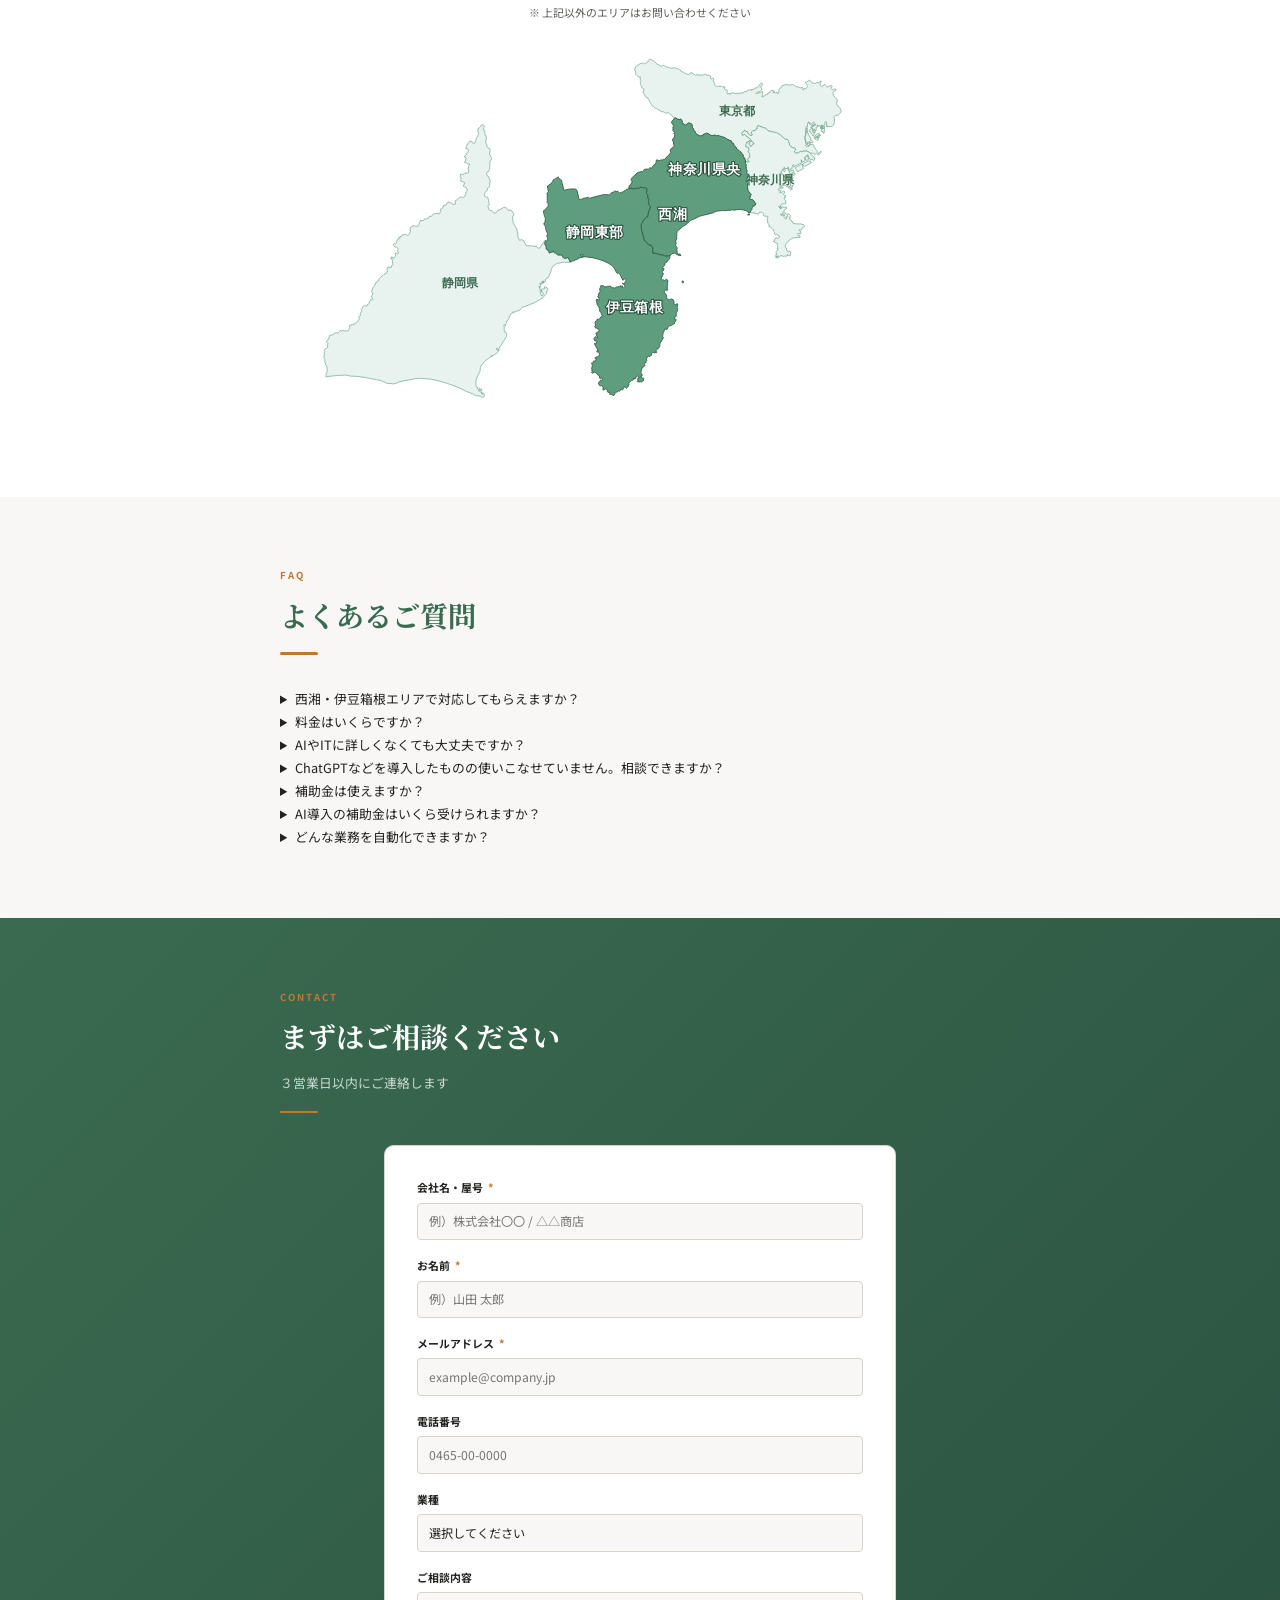
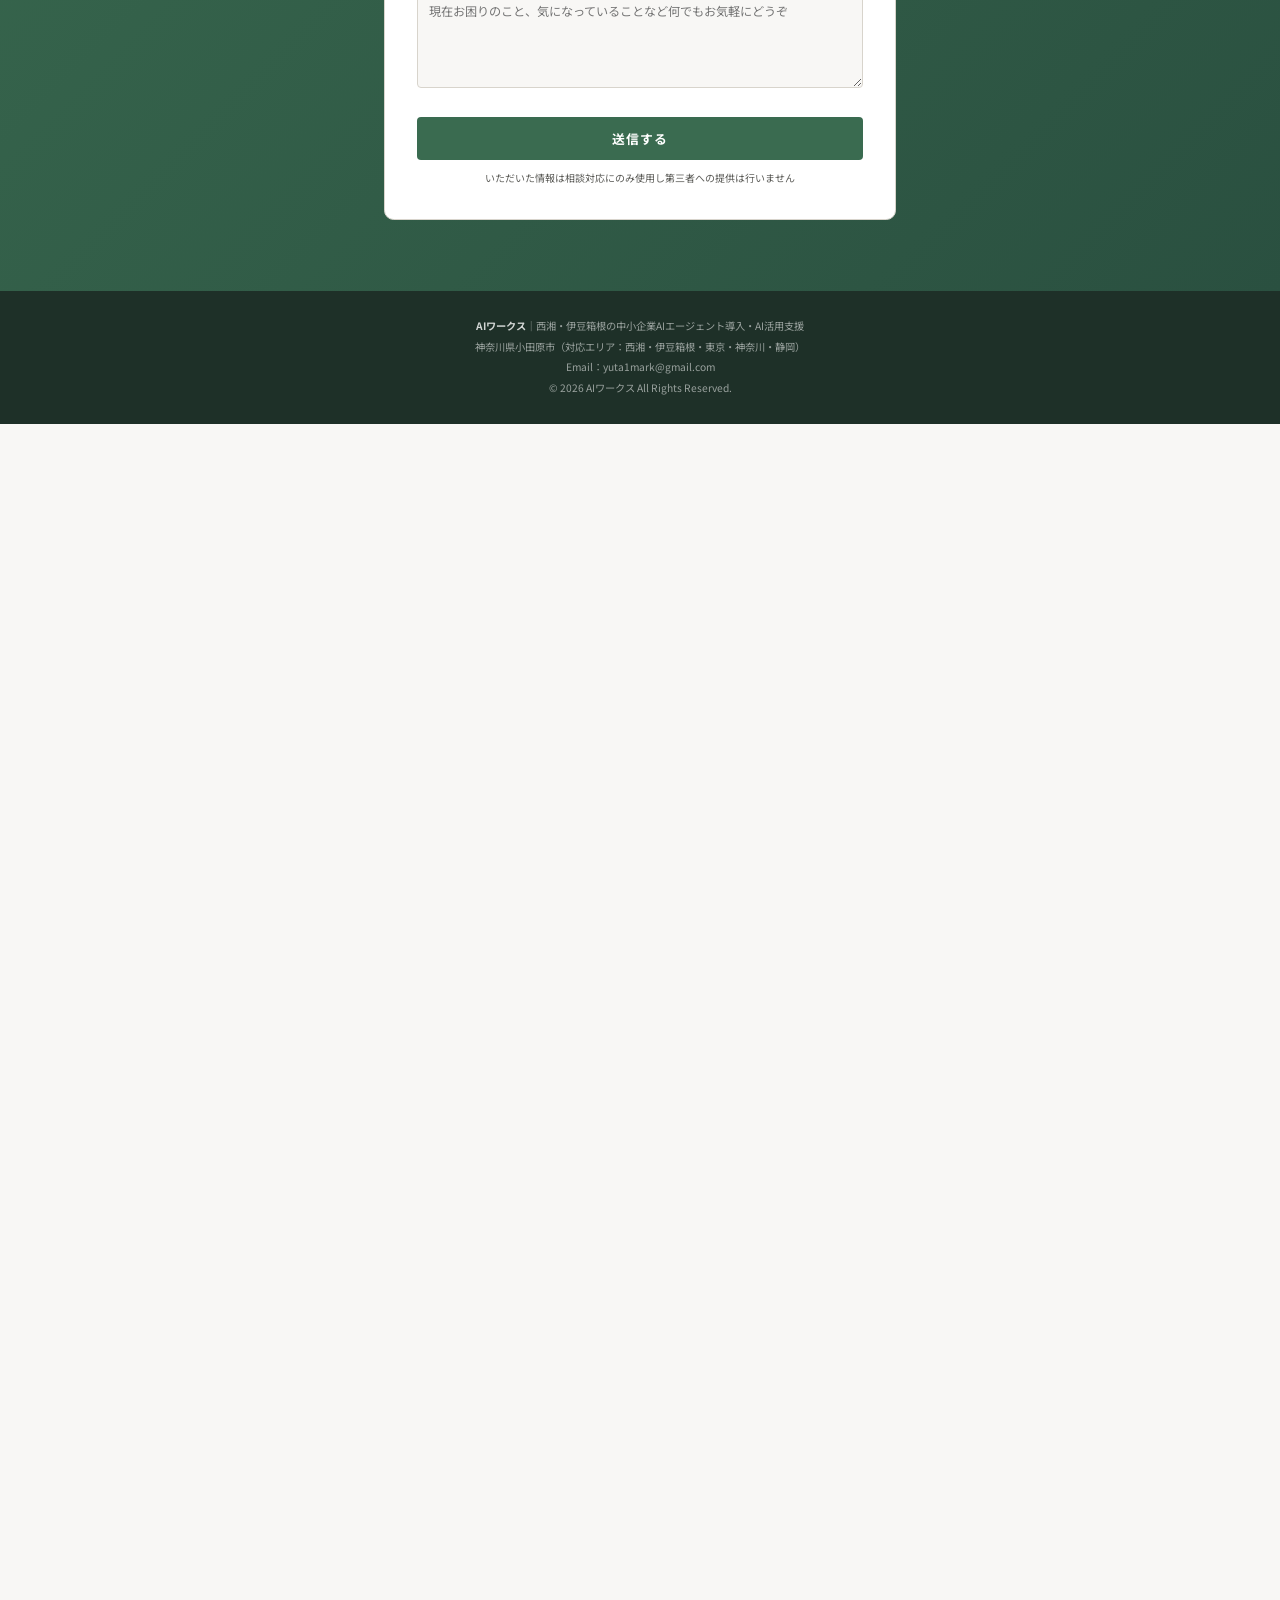
==== commit 0f5cdaed: "content: SOLUTIONセクションに「AIエージェントとは」の解説を追加 Co-Authored-By: Claude Opus 5 <noreply@anthropic.com>" ====
--- a/index.html
+++ b/index.html
@@ -277,10 +277,17 @@
   <div class="container">
     <div class="fade-in">
       <div class="section-label">SOLUTION</div>
-      <h2 class="section-title">AIワークスはコンサルではありません<br><em>AIエージェントのエンジニア</em>です</h2>
+      <h2 class="section-title">AIワークスはコンサルではありません<br><em>AIエージェントを作るエンジニア</em>です</h2>
       <div class="divider"></div>
     </div>
     <div class="solution-intro fade-in">
+      <div class="badge"> AIエージェントとは </div>
+      <p>
+        <strong>AIエージェントとは、目的を伝えるだけで、必要な手順を自分で考えて実際の作業まで代行してくれるAIのことです。</strong>
+        ChatGPTのような生成AIは「質問すると答えを返してくれる」相談相手ですが、返ってきた答えを実際の業務に反映させるのは人間の仕事でした。AIエージェントはその先まで担当します。
+        <strong>メールや伝票を読み取ってExcelに転記する、決まった書式の書類を作成する、複数のファイルを集計してレポートにまとめる——こうした日々の定型業務を、人が操作しなくても最後まで自動で実行します。</strong>
+        たとえるなら、生成AIが「知恵を貸してくれるアドバイザー」であるのに対し、AIエージェントは「実際に手を動かしてくれる担当者」です。人手不足やベテラン社員様への業務集中といった中小企業の課題に、もっとも直接的に効く仕組みといえます。
+      </p>
       <div class="badge"> 従来のDX支援との違い </div>
       <p>
         <strong>中小企業のAI導入・生成AI導入を、導入して終わりではなく成果が出るまで伴走支援するのがAIワークスです。</strong>
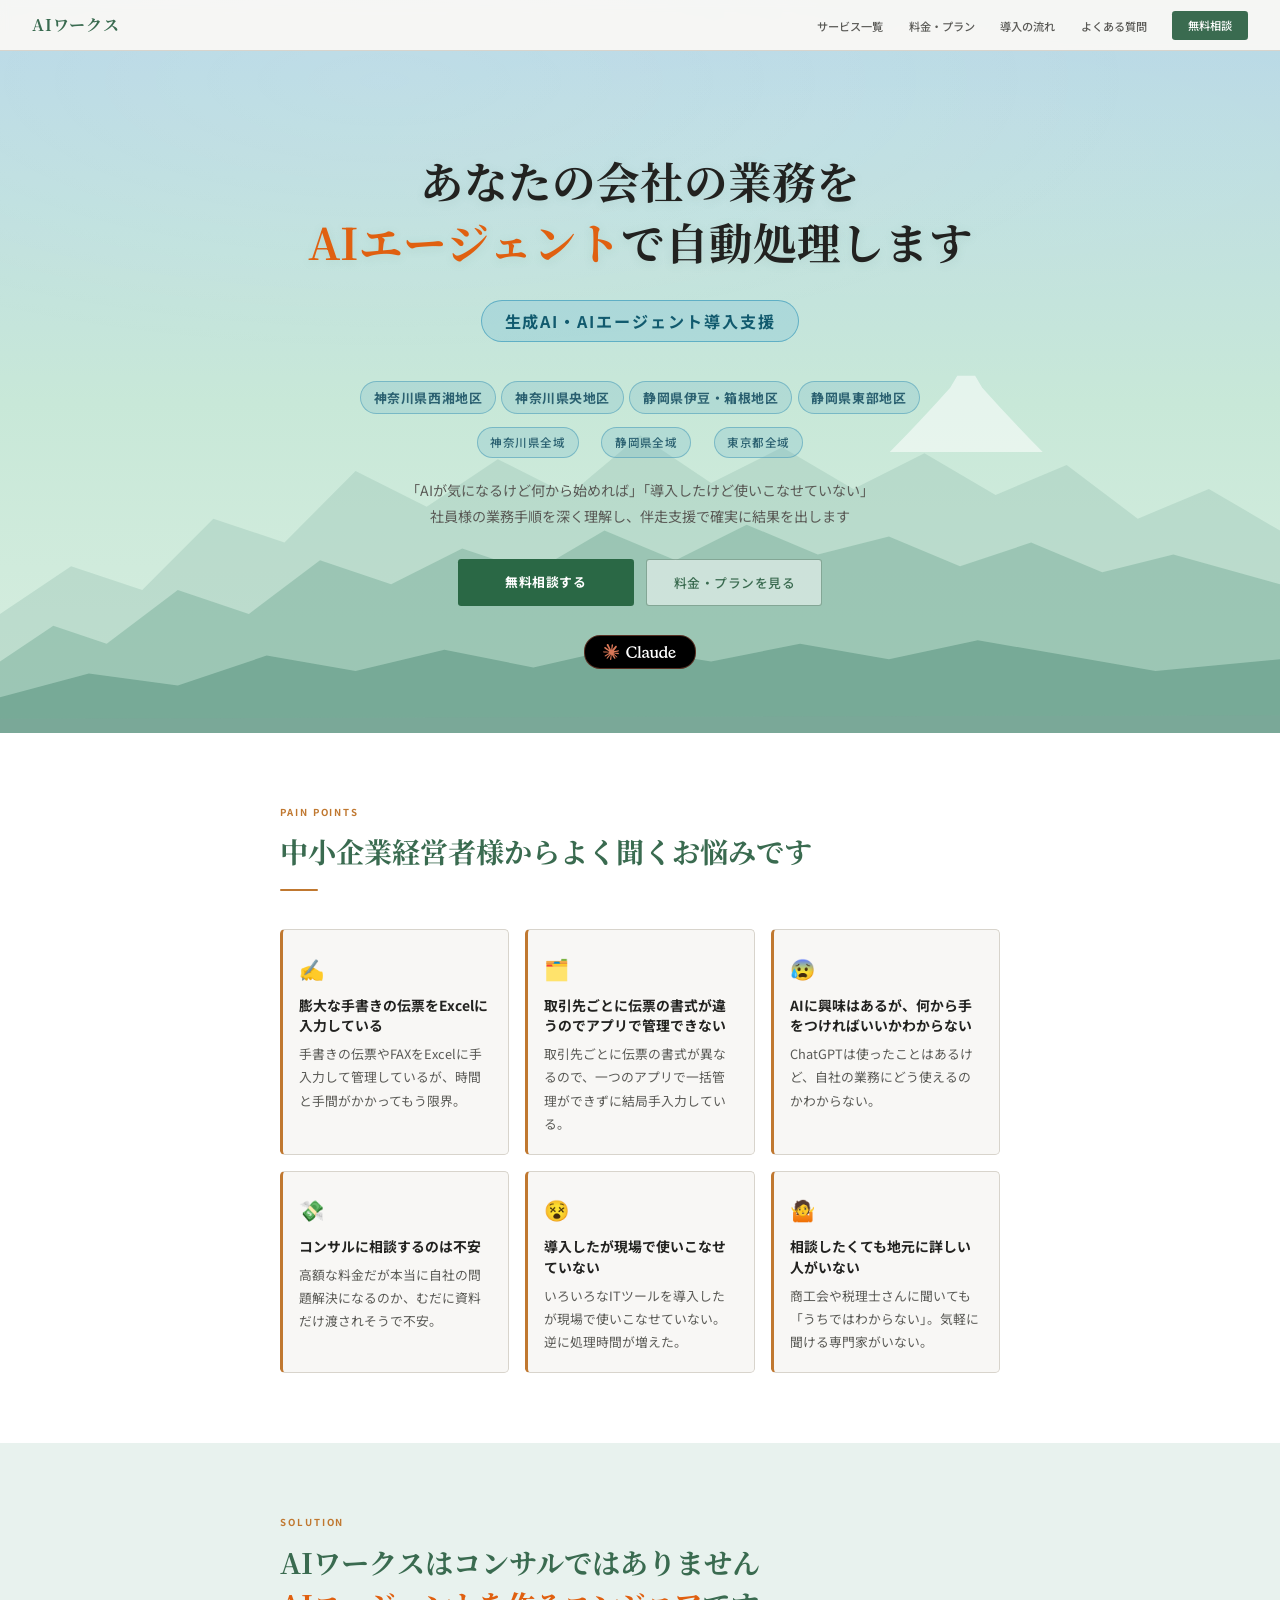
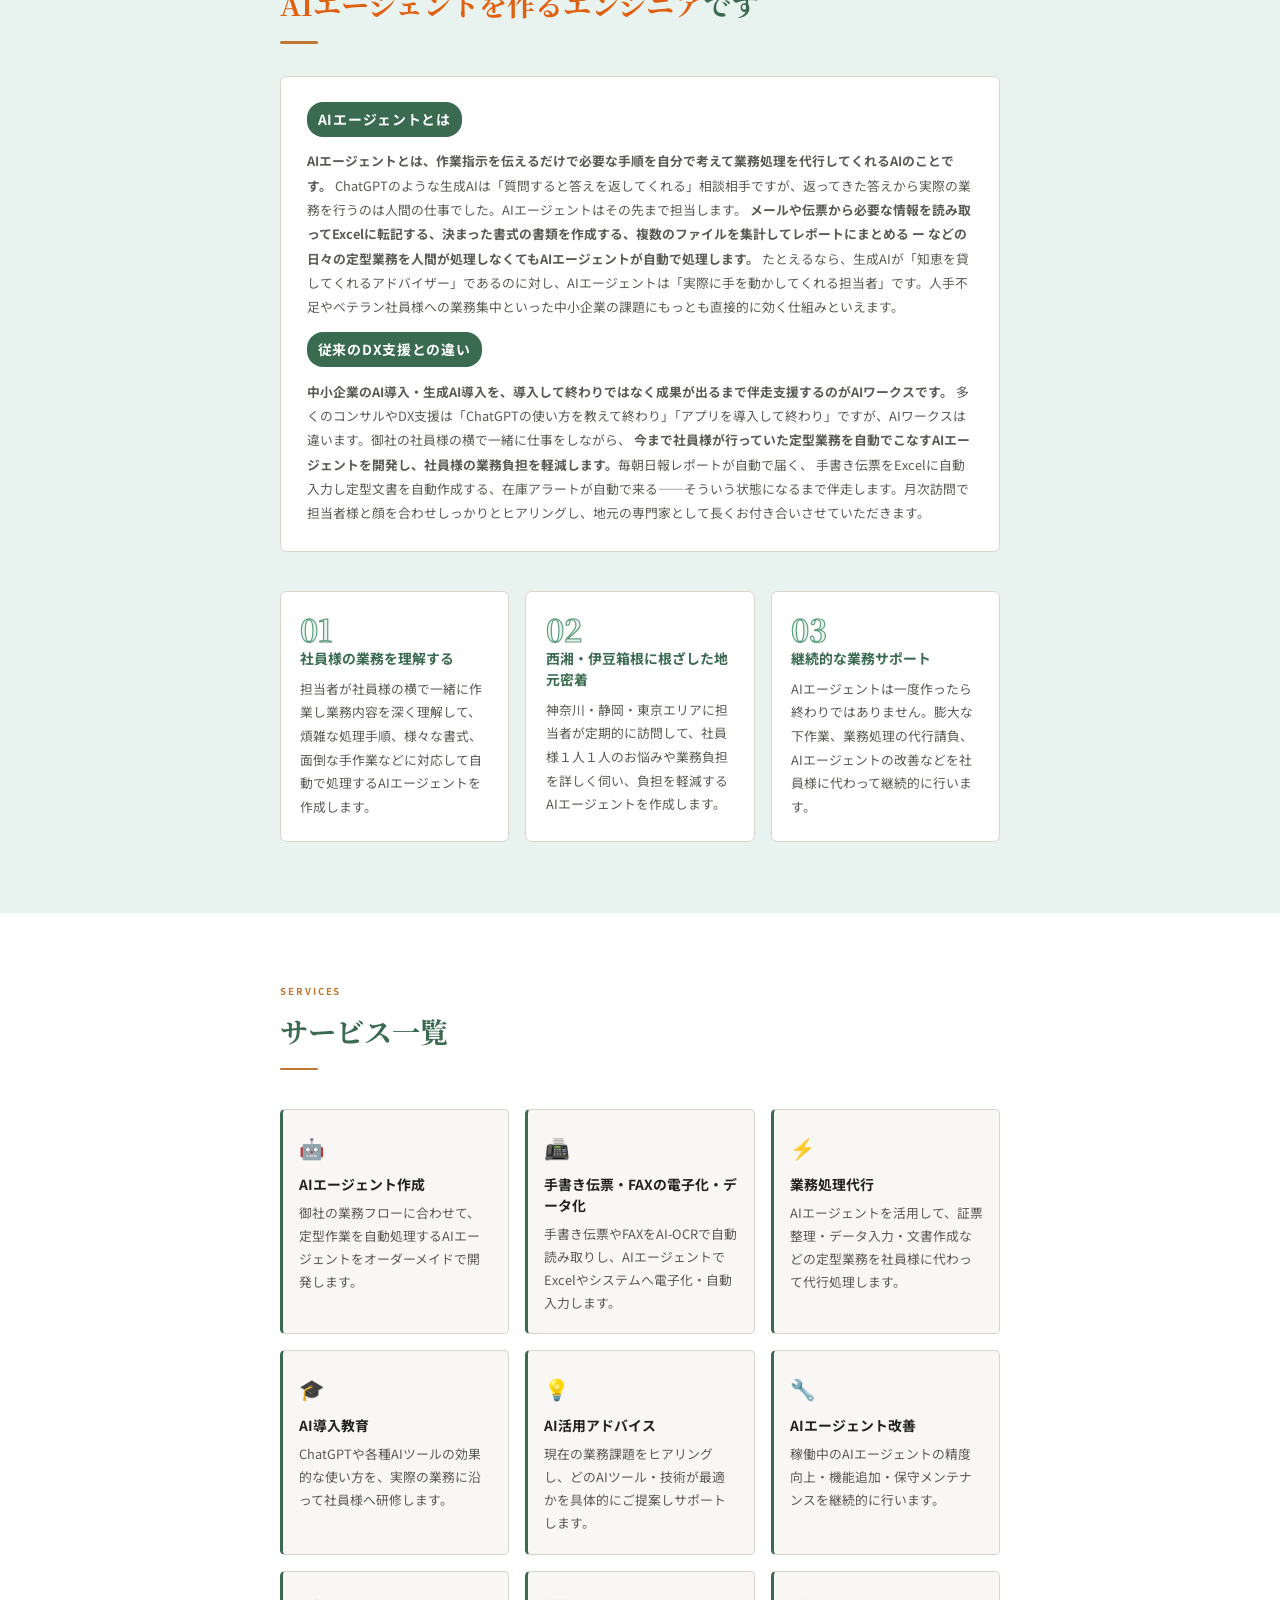
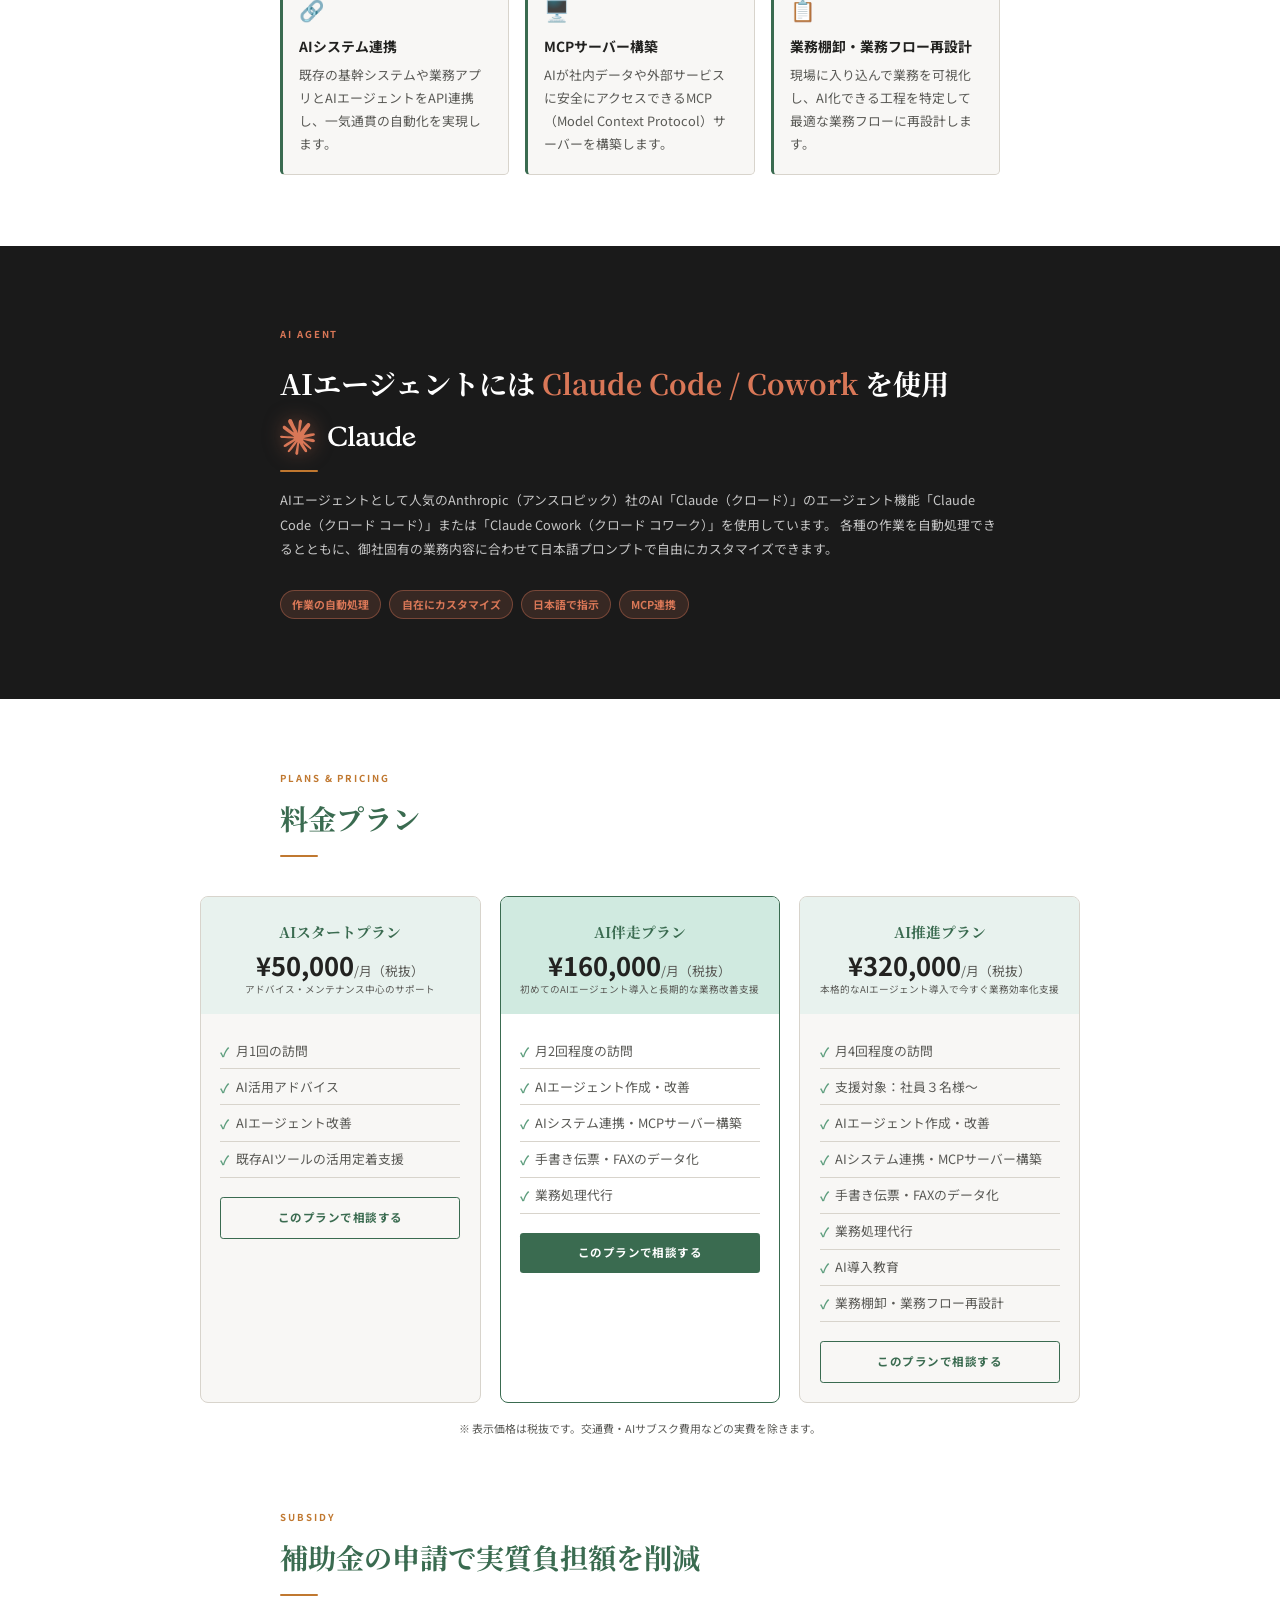
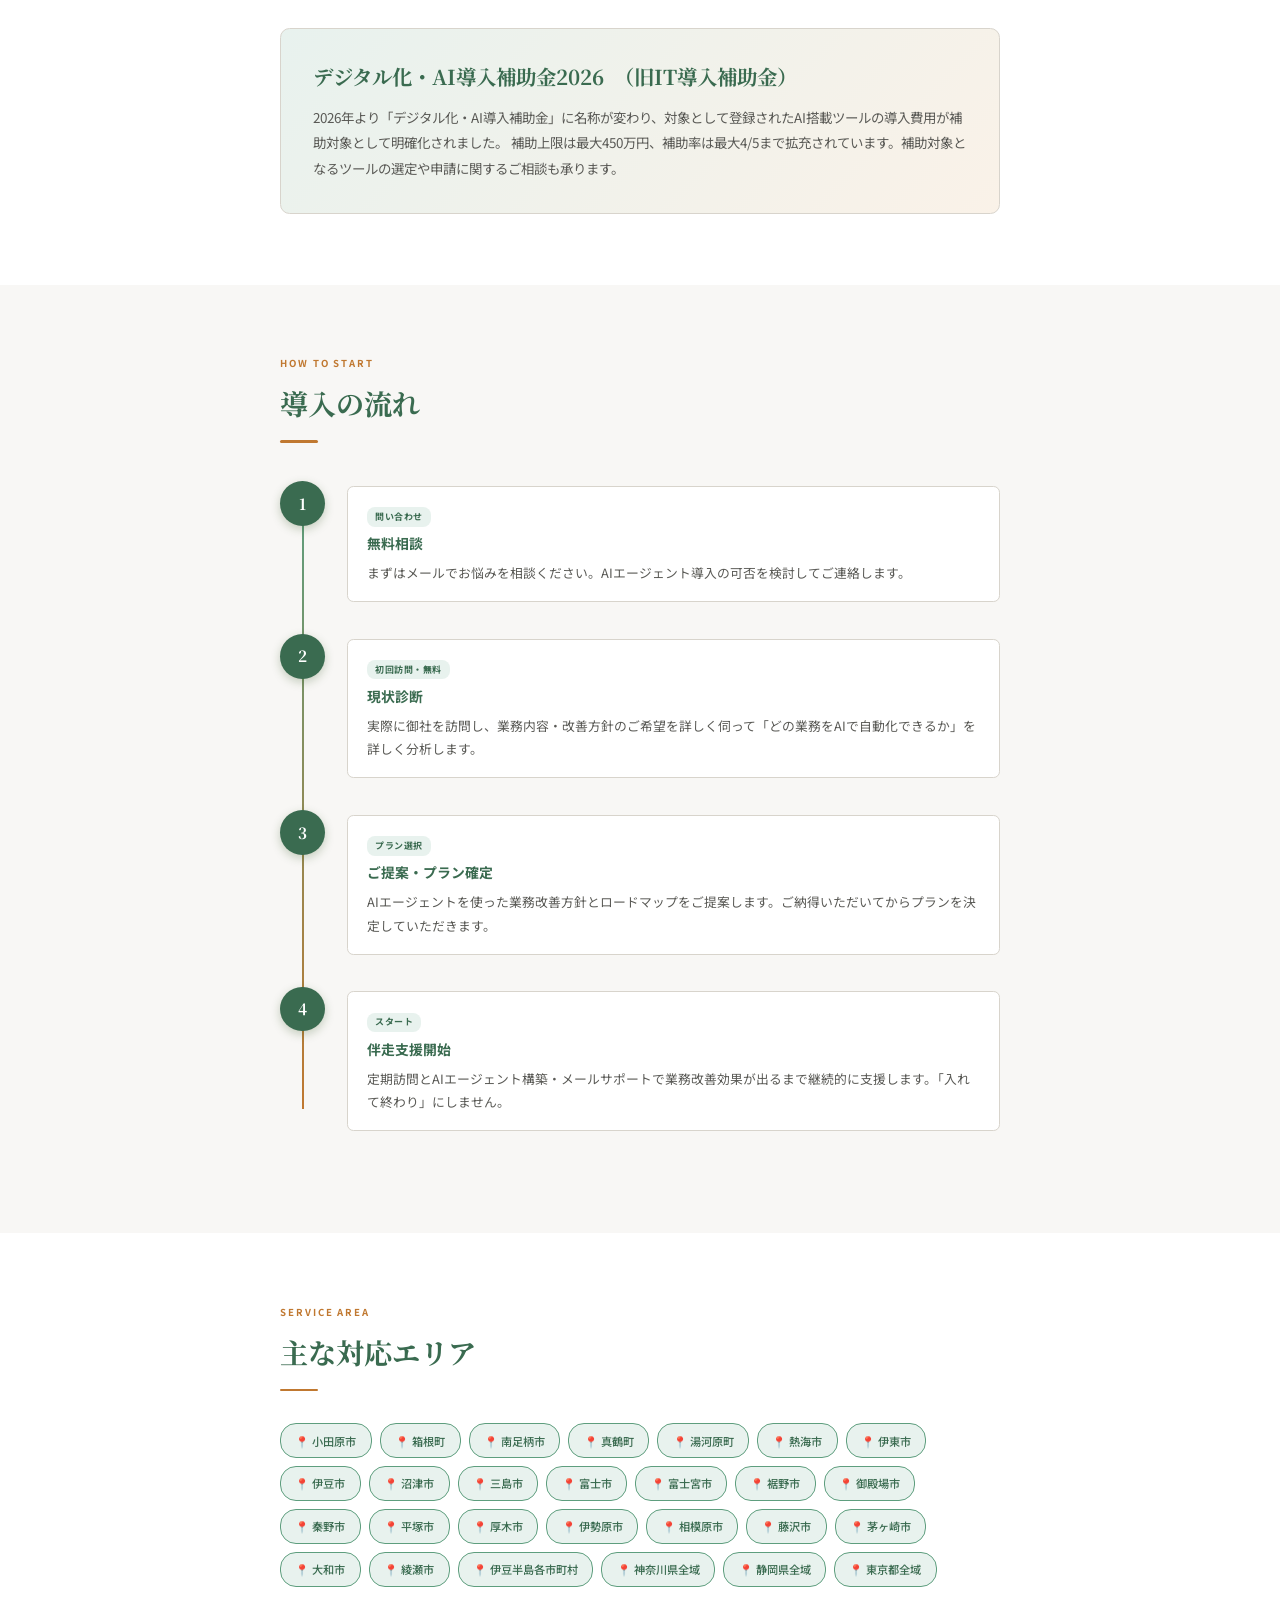
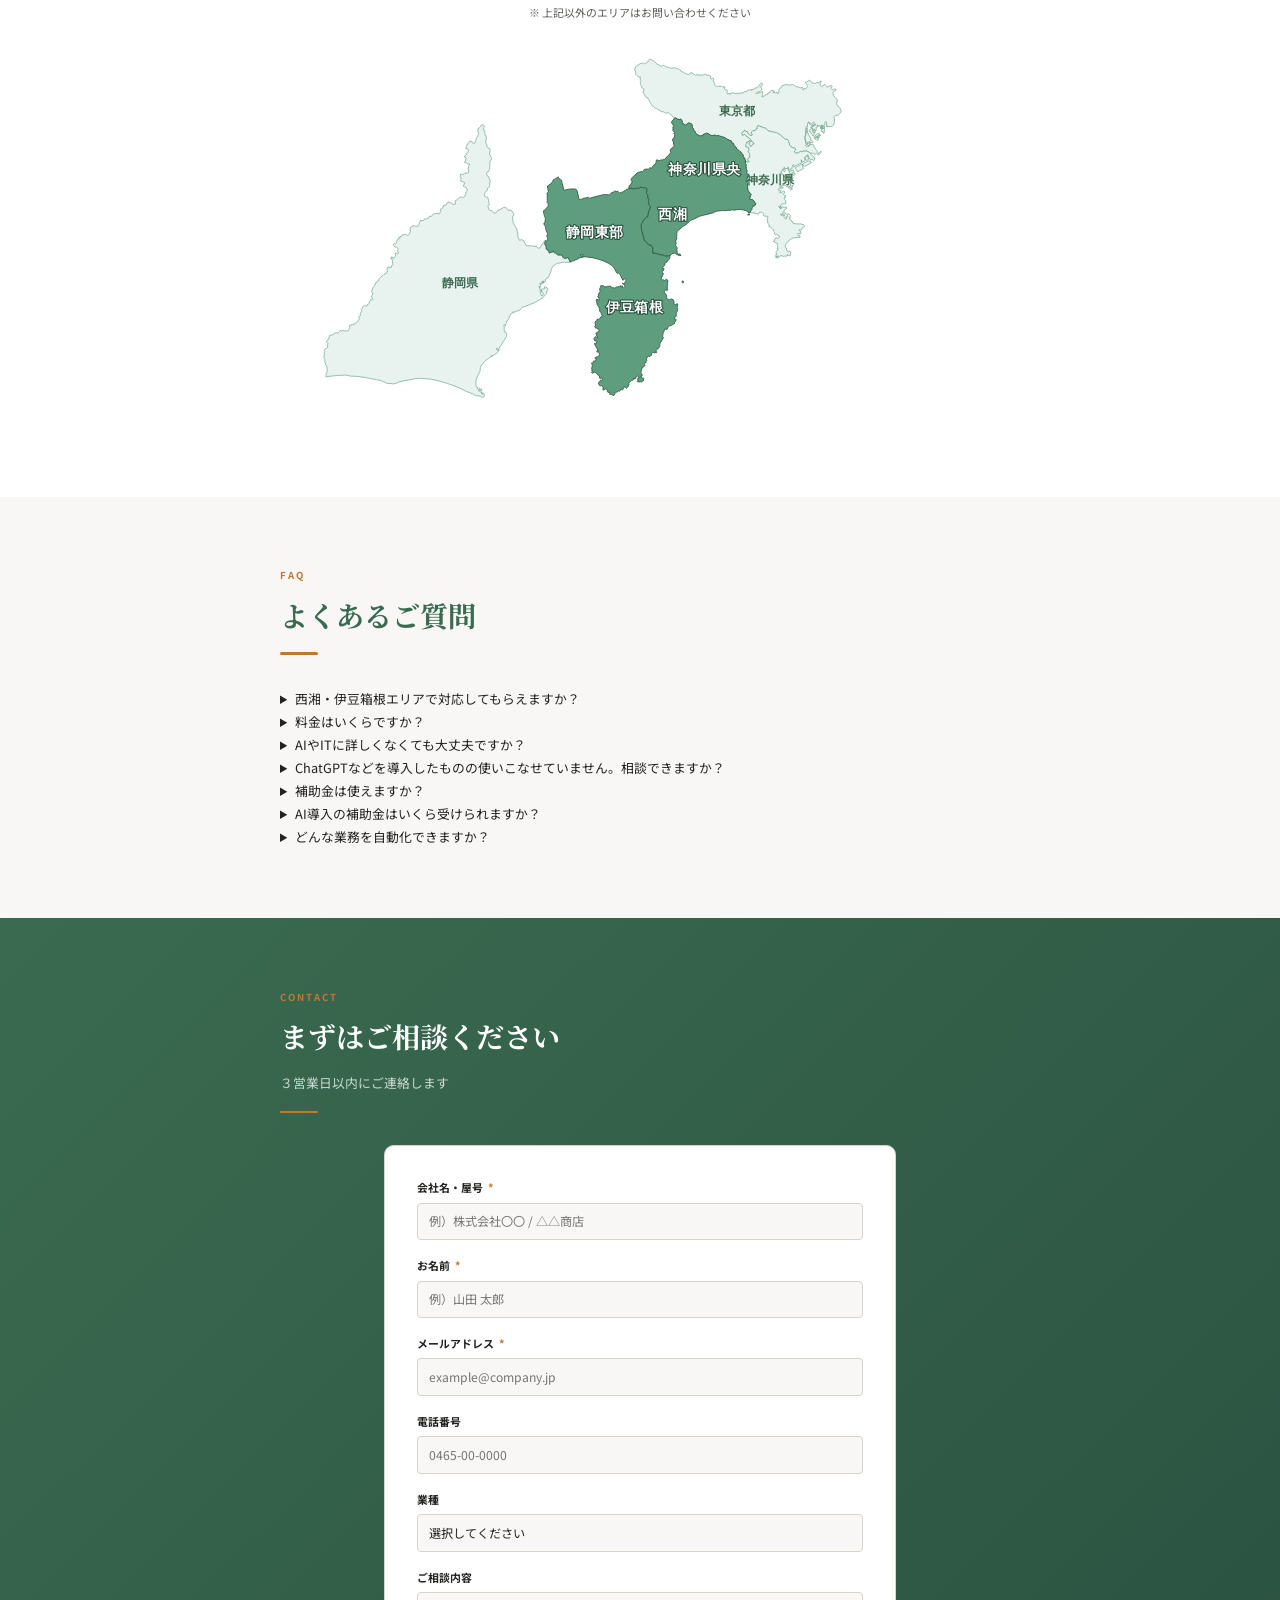
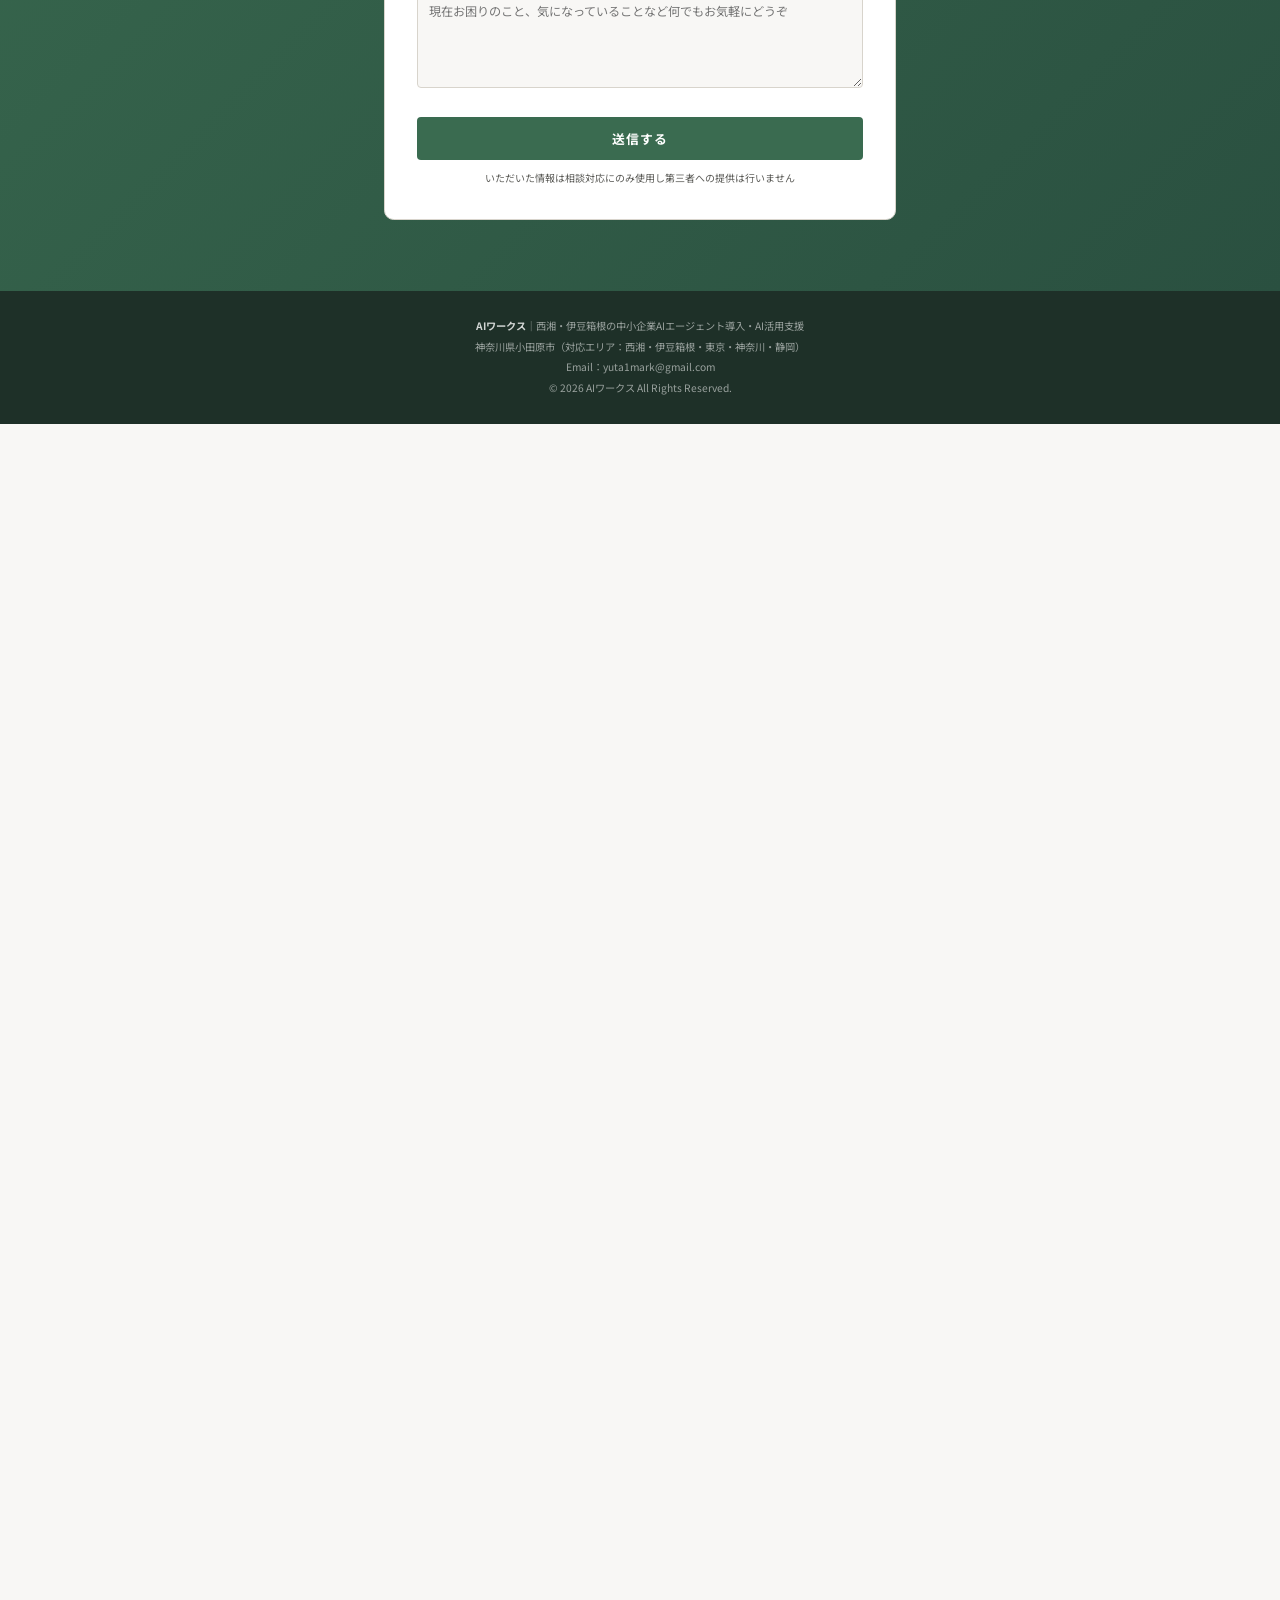
==== commit 301f47fa: "content: 「AIエージェントとは」の説明文の表現を調整 SOLUTIONセクションの解説文4行を、より業務処理の実態に沿った表現に修正。  Co-Authored-By: Claude Opu" ====
--- a/index.html
+++ b/index.html
@@ -5,7 +5,7 @@
 <meta name="viewport" content="width=device-width, initial-scale=1.0">
 
 <title>生成AI・AIエージェント導入支援｜小田原・神奈川・伊豆箱根の中小企業をサポート｜AIワークス</title>
-<meta name="description" content="中小企業向けに生成AI・AIエージェントの導入をサポートします。手書き伝票の電子化、業務自動化、AI導入補助金の申請相談も対応。小田原・伊豆箱根・神奈川県央・静岡東部エリア中心。初回相談・訪問診断は無料。">
+<meta name="description" content="小田原市から中小企業向けに生成AI・AIエージェントの導入をサポートします。手書き伝票の電子化、業務自動化、AI導入補助金の申請相談も対応。西湘・伊豆箱根・神奈川県央・静岡東部エリア中心。初回相談・訪問診断は無料。">
 <meta name="robots" content="index, follow, max-image-preview:large">
 <link rel="canonical" href="https://ai-works1.com/">
 <meta name="theme-color" content="#3A6B50">
@@ -20,13 +20,13 @@
 <meta property="og:type" content="website">
 <meta property="og:site_name" content="AIワークス">
 <meta property="og:title" content="生成AI・AIエージェント導入支援｜小田原・神奈川・伊豆箱根の中小企業をサポート｜AIワークス">
-<meta property="og:description" content="中小企業向けに生成AI・AIエージェントの導入をサポートします。手書き伝票の電子化、業務自動化、AI導入補助金の申請相談も対応。小田原・伊豆箱根・神奈川県央・静岡東部エリア中心。初回相談・訪問診断は無料。">
+<meta property="og:description" content="小田原市から中小企業向けに生成AI・AIエージェントの導入をサポートします。手書き伝票の電子化、業務自動化、AI導入補助金の申請相談も対応。西湘・伊豆箱根・神奈川県央・静岡東部エリア中心。初回相談・訪問診断は無料。">
 <meta property="og:url" content="https://ai-works1.com/">
 <meta property="og:image" content="https://ai-works1.com/ogp.png">
 <meta property="og:locale" content="ja_JP">
 <meta name="twitter:card" content="summary_large_image">
 <meta name="twitter:title" content="生成AI・AIエージェント導入支援｜小田原・神奈川・伊豆箱根の中小企業をサポート｜AIワークス">
-<meta name="twitter:description" content="中小企業向けに生成AI・AIエージェントの導入をサポートします。手書き伝票の電子化、業務自動化、AI導入補助金の申請相談も対応。小田原・伊豆箱根・神奈川県央・静岡東部エリア中心。初回相談・訪問診断は無料。">
+<meta name="twitter:description" content="小田原市から中小企業向けに生成AI・AIエージェントの導入をサポートします。手書き伝票の電子化、業務自動化、AI導入補助金の申請相談も対応。西湘・伊豆箱根・神奈川県央・静岡東部エリア中心。初回相談・訪問診断は無料。">
 <meta name="twitter:image" content="https://ai-works1.com/ogp.png">
 
 <script>document.documentElement.classList.add('js');</script>
@@ -41,7 +41,7 @@
   "description": "小田原・伊豆箱根・神奈川県央・静岡東部エリアの中小企業向けに生成AI・AIエージェントの導入・開発・伴走支援を行うサービス。手書き伝票・FAXの自動データ化、日報レポート自動化、業務処理代行などを地元密着でサポートします。",
   "url": "https://ai-works1.com/",
   "email": "yuta1mark@gmail.com",
-  "telephone": "+81-070-8991-7971",
+  "telephone": "+81-70-8991-7971",
   "priceRange": "¥50,000〜¥320,000",
   "image": "https://ai-works1.com/ogp.png",
   "logo": "https://ai-works1.com/logo.png",
@@ -77,6 +77,7 @@
     { "@type": "City", "name": "藤沢市" },
     { "@type": "City", "name": "茅ヶ崎市" },
     { "@type": "City", "name": "大和市" },
+    { "@type": "City", "name": "綾瀬市" },
     { "@type": "City", "name": "御殿場市" },
     { "@type": "City", "name": "裾野市" },
     { "@type": "City", "name": "富士市" },
@@ -283,10 +284,10 @@
     <div class="solution-intro fade-in">
       <div class="badge"> AIエージェントとは </div>
       <p>
-        <strong>AIエージェントとは、目的を伝えるだけで、必要な手順を自分で考えて実際の作業まで代行してくれるAIのことです。</strong>
-        ChatGPTのような生成AIは「質問すると答えを返してくれる」相談相手ですが、返ってきた答えを実際の業務に反映させるのは人間の仕事でした。AIエージェントはその先まで担当します。
-        <strong>メールや伝票を読み取ってExcelに転記する、決まった書式の書類を作成する、複数のファイルを集計してレポートにまとめる——こうした日々の定型業務を、人が操作しなくても最後まで自動で実行します。</strong>
-        たとえるなら、生成AIが「知恵を貸してくれるアドバイザー」であるのに対し、AIエージェントは「実際に手を動かしてくれる担当者」です。人手不足やベテラン社員様への業務集中といった中小企業の課題に、もっとも直接的に効く仕組みといえます。
+        <strong>AIエージェントとは、作業指示を伝えるだけで必要な手順を自分で考えて業務処理を代行してくれるAIのことです。</strong>
+        ChatGPTのような生成AIは「質問すると答えを返してくれる」相談相手ですが、返ってきた答えから実際の業務を行うのは人間の仕事でした。AIエージェントはその先まで担当します。
+        <strong>メールや伝票から必要な情報を読み取ってExcelに転記する、決まった書式の書類を作成する、複数のファイルを集計してレポートにまとめる ー などの日々の定型業務を人間が処理しなくてもAIエージェントが自動で処理します。</strong>
+        たとえるなら、生成AIが「知恵を貸してくれるアドバイザー」であるのに対し、AIエージェントは「実際に手を動かしてくれる担当者」です。人手不足やベテラン社員様への業務集中といった中小企業の課題にもっとも直接的に効く仕組みといえます。
       </p>
       <div class="badge"> 従来のDX支援との違い </div>
       <p>
@@ -545,7 +546,7 @@
 </section>
 
 <!-- AREA -->
-<section class="area">
+<section class="area" id="areas">
   <div class="container">
     <div class="fade-in">
       <div class="section-label">SERVICE AREA</div>
